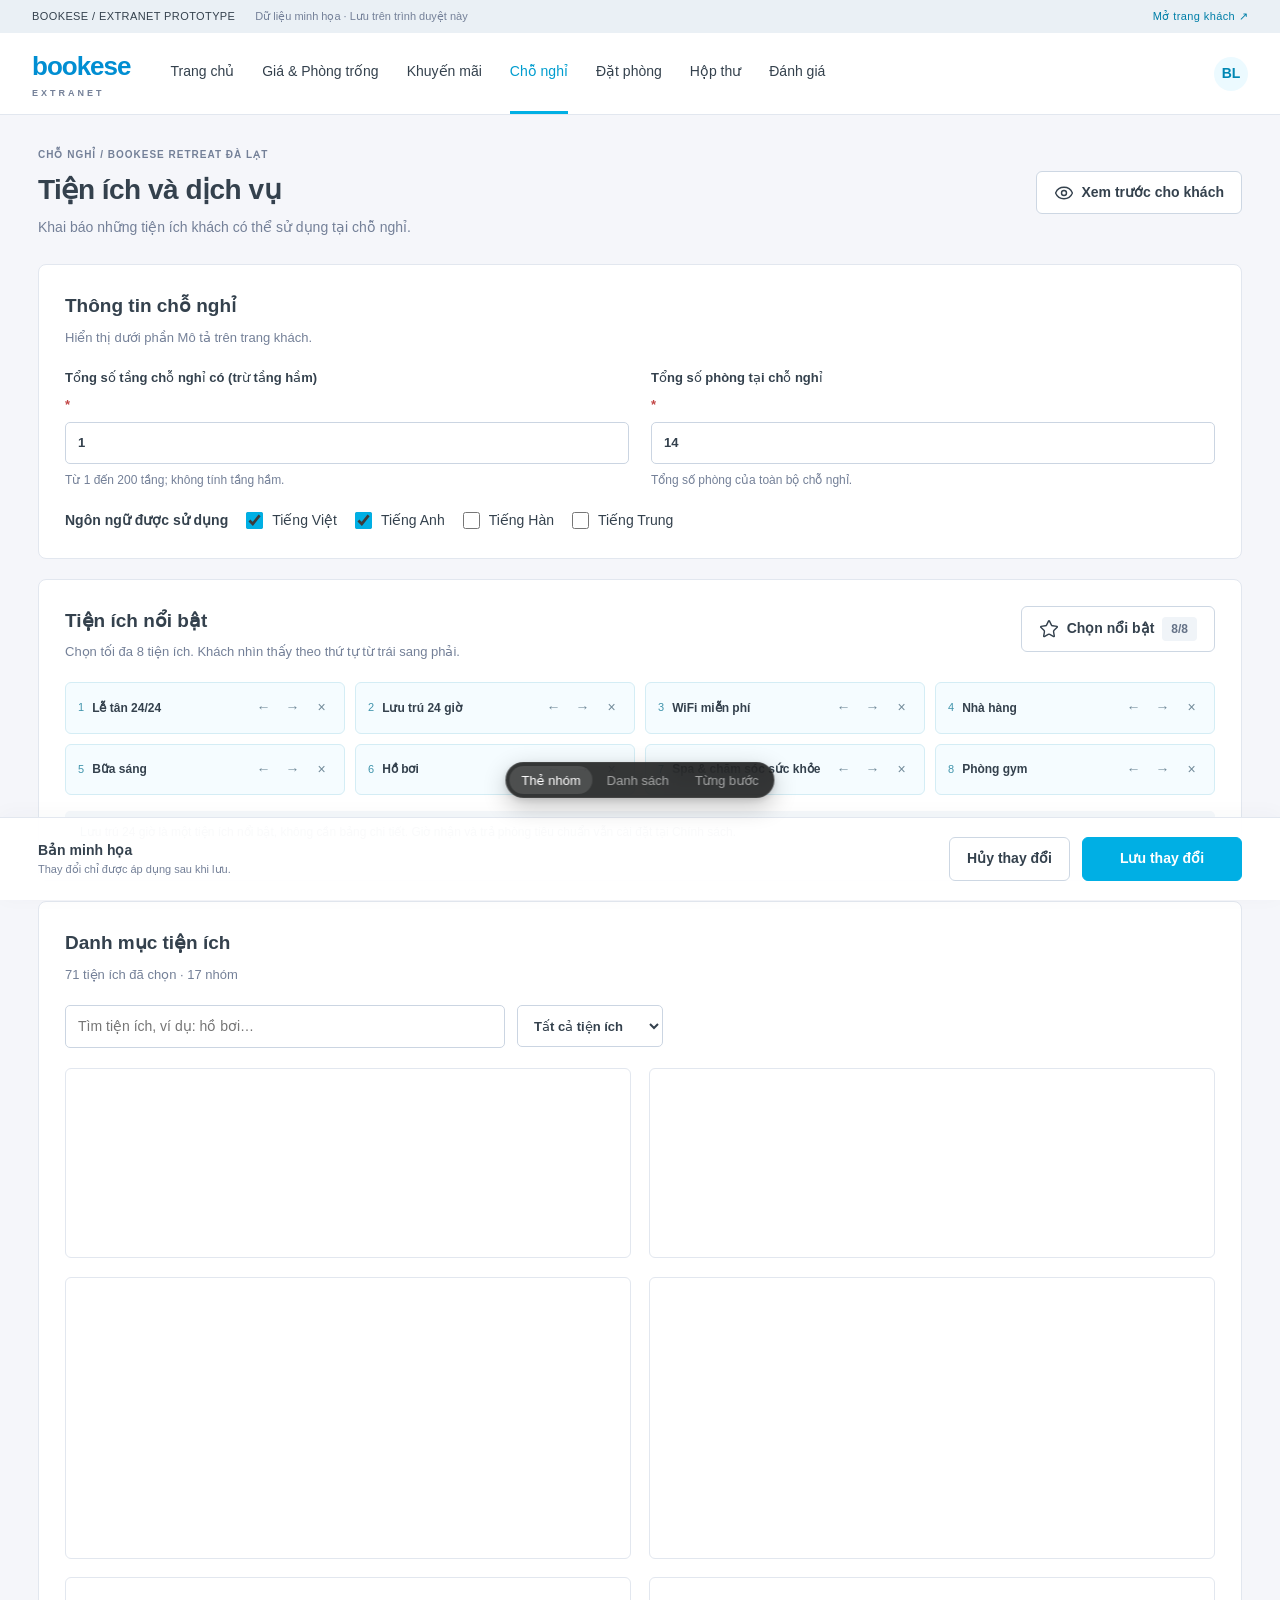
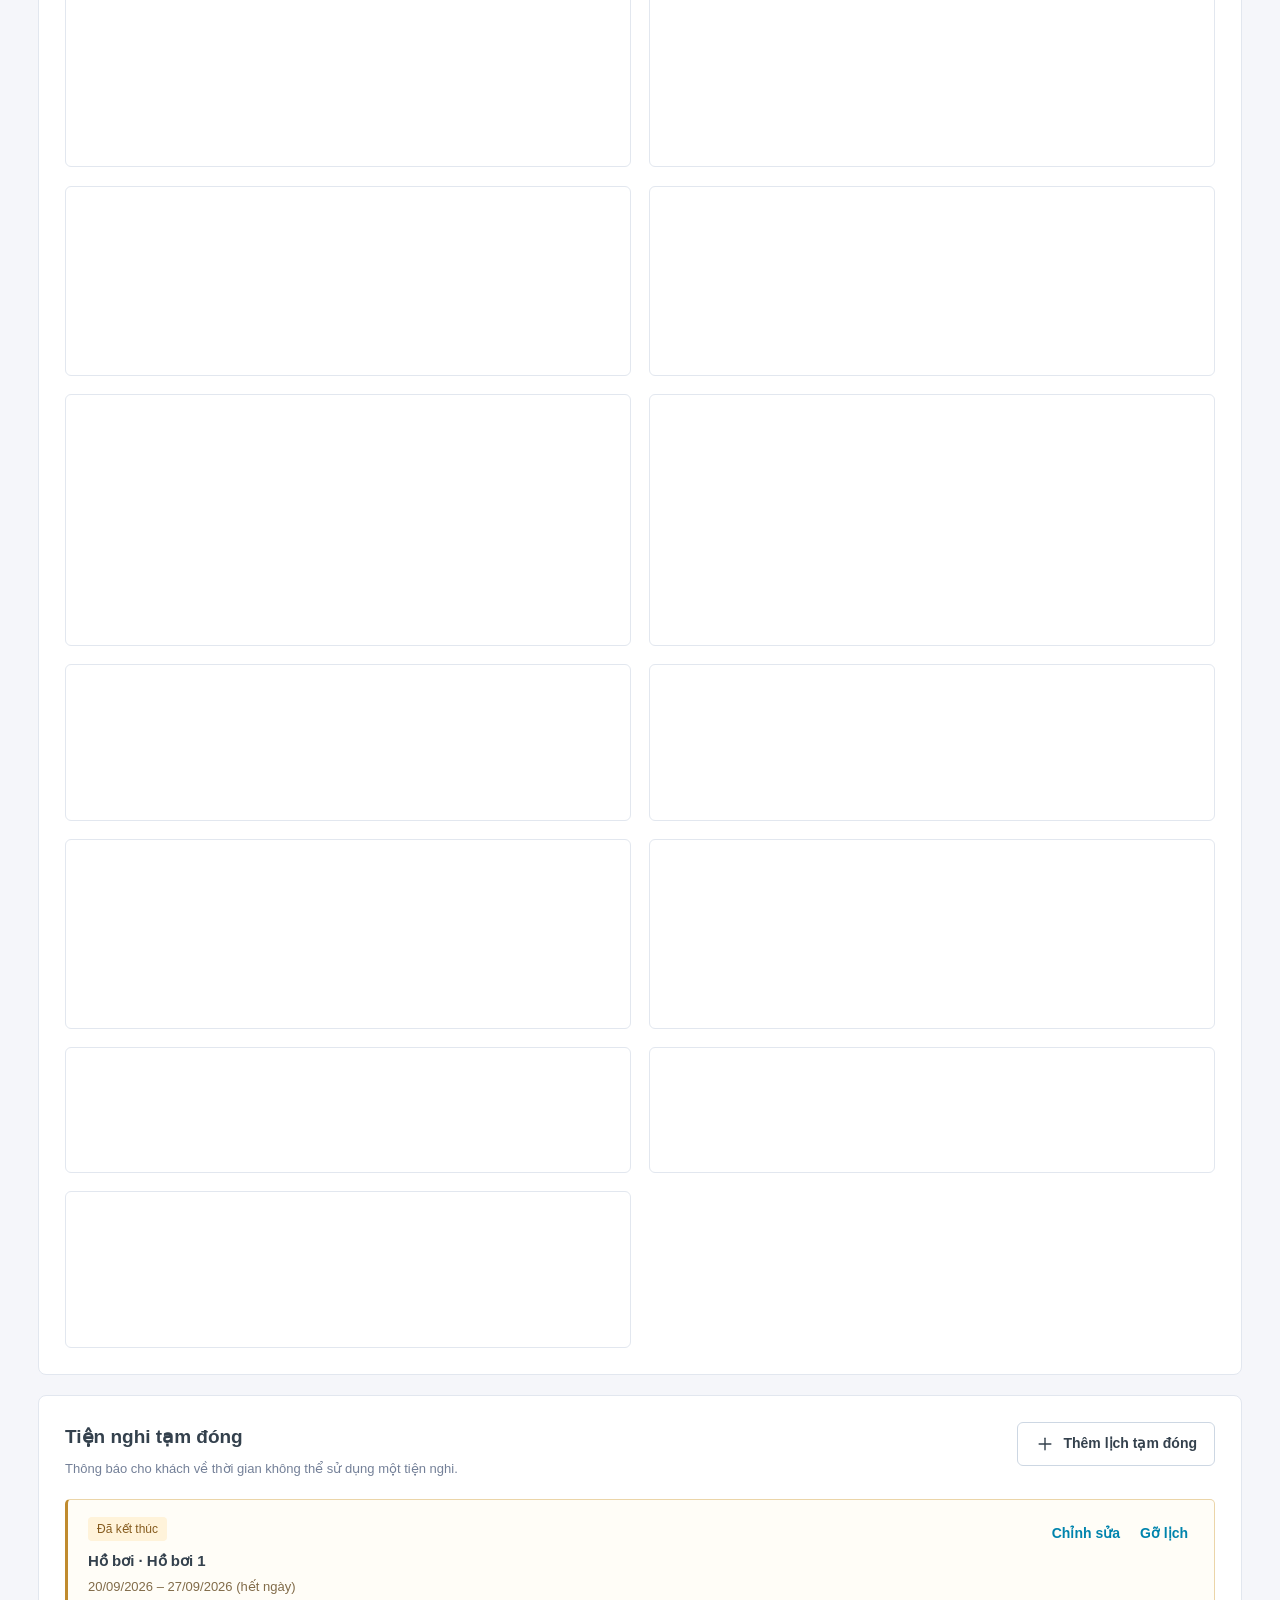
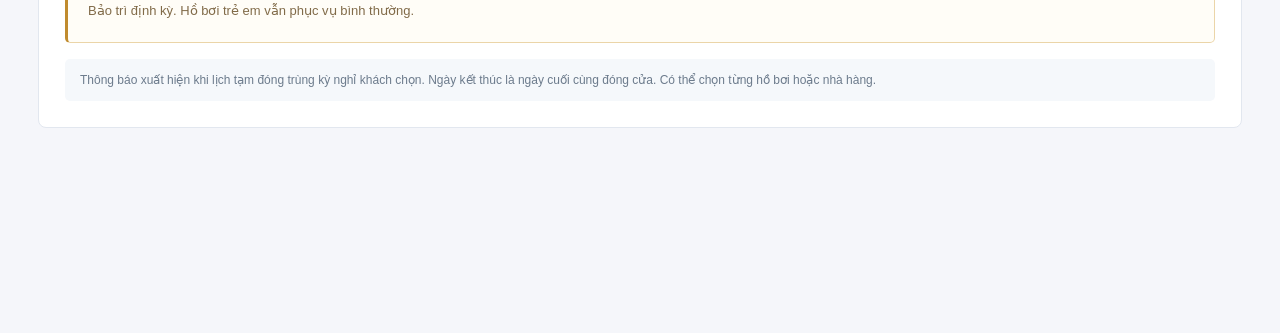
==== Bookese-Extranet-Prototype.html @ 7680a3de "Add customer and Extranet amenities prototypes" ====
<!doctype html><html lang="vi"><head><meta charset="utf-8"><meta name="viewport" content="width=device-width,initial-scale=1"><title>Bookese Extranet · Tiện ích & dịch vụ</title><style>:root{--cyan:#00afe4;--ink:#34414d;--muted:#748098;--line:#e2e7ef;--canvas:#f5f6fa;--tint:#ecfaff;--amber:#936215}*{box-sizing:border-box}body{margin:0;font:14px/1.55 'Segoe UI',Arial,sans-serif;color:var(--ink);background:var(--canvas)}button,input,select,textarea{font:inherit}button,a,input,select,textarea{touch-action:manipulation}button{cursor:pointer}a{color:#007fa8;text-decoration:none}button:focus-visible,a:focus-visible,input:focus-visible,select:focus-visible,textarea:focus-visible{outline:3px solid #80dafa;outline-offset:3px}h1,h2,h3,p{margin-top:0}h1{font-size:28px;letter-spacing:-.5px;line-height:1.25;margin-bottom:10px}h2{font-size:19px;margin-bottom:7px}h3{font-size:15px;margin-bottom:6px}p{color:var(--muted)}small{color:var(--muted)}svg{width:20px;height:20px;flex-shrink:0}button svg{vertical-align:middle}.prototype-label{padding:8px 32px;background:#eaf0f5;font-size:11px;letter-spacing:.4px;display:flex;gap:20px}.prototype-label span{color:var(--muted);letter-spacing:0}.prototype-label a{margin-left:auto}.topbar{background:white;min-height:82px;display:flex;align-items:center;gap:40px;padding:0 32px;border-bottom:1px solid var(--line)}.brand{font-size:26px;color:#008ed2;letter-spacing:-1px}.brand span{display:block;font-size:9px;letter-spacing:3px;color:var(--muted)}.topbar nav{display:flex;gap:28px;align-self:stretch;align-items:center;flex:1;white-space:nowrap}.topbar nav span{height:100%;display:flex;align-items:center;border-bottom:3px solid transparent}.topbar .active{color:#009dcf;border-color:var(--cyan)}.avatar{width:34px;height:34px;border-radius:50%;background:var(--tint);display:grid;place-items:center;color:#0087b3;font-weight:600}main{max-width:1440px;margin:auto;padding:32px 38px 185px}.page-title{display:flex;justify-content:space-between;gap:20px;align-items:center;margin-bottom:26px}.page-title p{margin:0}.eyebrow{font-size:10px;letter-spacing:1px;color:var(--muted);font-weight:650;margin-bottom:9px}.btn{display:inline-flex;align-items:center;justify-content:center;gap:8px;padding:10px 17px;border:1px solid #cdd7e3;border-radius:6px;background:white;color:var(--ink);font-weight:600;min-height:42px}.btn:hover{background:#f1f8fb}.btn.primary{background:var(--cyan);border-color:var(--cyan);color:white}.btn.primary:hover{background:#009acb}.btn:disabled{opacity:.45;cursor:default}.link{border:0;background:none;color:#0084ad;font-weight:600;padding:6px}.icon-btn{border:0;background:none;font-size:24px;color:var(--muted);width:36px;height:36px}.panel{background:white;border:1px solid var(--line);border-radius:8px;padding:26px;margin-bottom:20px}.panel-head{display:flex;justify-content:space-between;gap:18px;align-items:flex-start;margin-bottom:20px}.panel-head p{margin:0;font-size:13px}.panel-head .count{white-space:nowrap}.count,.tag{display:inline-flex;align-items:center;padding:3px 9px;border-radius:4px;background:#f0f4f8;color:#657287;font-size:12px}.tag.featured{background:#e9f9fd;color:#087e9d}.tag.warning{background:#fff3da;color:#865c1f}.fields{display:grid;grid-template-columns:1fr 1fr;gap:22px}.field{display:flex;flex-direction:column;gap:7px;font-size:13px;font-weight:550}.field small{font-weight:400;font-size:12px}.field input,.field select,.field textarea,.search{width:100%;border:1px solid #cbd5e2;border-radius:5px;padding:10px 12px;background:white;color:var(--ink);min-height:42px}.field textarea{min-height:86px;resize:vertical}.required{color:#c24545}.lang-row{display:flex;gap:18px;margin-top:20px;align-items:center;flex-wrap:wrap}.check{display:flex;align-items:center;gap:9px;cursor:pointer;font-weight:400}.check input{accent-color:var(--cyan);width:17px;height:17px;min-height:auto;margin:0}.group-cards{display:grid;grid-template-columns:repeat(2,minmax(0,1fr));gap:18px}.group-card{border:1px solid var(--line);padding:20px;border-radius:6px;content-visibility:auto;contain-intrinsic-size:auto 170px}.group-card header{display:flex;align-items:center;gap:10px;margin-bottom:12px}.group-card header svg{color:#85a0b1}.group-card header h3{margin:0;flex:1}.mini-tags{display:flex;gap:7px;flex-wrap:wrap}.mini-tags span{font-size:12px;background:#f5f7fa;padding:4px 8px;border-radius:4px;color:#667286}.mini-tags .warning{background:#fff2d9;color:#8a601a}.tools{display:flex;gap:12px;margin-bottom:20px;align-items:center}.search{max-width:440px}.featured-grid{display:grid;grid-template-columns:repeat(4,minmax(0,1fr));gap:10px}.featured-item{display:flex;align-items:center;gap:8px;padding:12px;background:#f5fcff;border:1px solid #d4edf5;border-radius:6px}.featured-item b{font-size:12px;flex:1}.featured-item .rank{color:#4094ac;font-size:11px}.featured-item button{background:none;border:0;color:#718a99;padding:2px;min-width:21px}.hint{padding:12px 15px;background:#f5f8fb;color:#6c7b8c;font-size:12px;border-radius:5px;margin-top:16px}.closure-card{border:1px solid #ebd5a8;border-left:3px solid #c08b2e;border-radius:5px;padding:17px 20px;display:flex;gap:18px;justify-content:space-between;background:#fffdf7;margin-top:12px}.closure-card p{font-size:13px;color:#816b49;margin:4px 0}.closure-card strong{font-size:14px}.closure-card .actions{display:flex;align-items:flex-start;gap:8px}.empty{padding:30px;text-align:center;color:var(--muted);background:#fafbfd;border:1px dashed var(--line);border-radius:6px}.savebar{position:fixed;bottom:0;left:0;right:0;z-index:20;background:#fffffff5;box-shadow:0 -3px 20px #33415508;border-top:1px solid var(--line);display:flex;justify-content:space-between;align-items:center;padding:18px 38px;min-height:83px}.savebar small{display:block;font-size:11px}.savebar>div:last-child{display:flex;gap:12px}.savebar .primary{min-width:160px}body>.proto-picker{bottom:102px}.sidebar-layout{display:grid;grid-template-columns:245px minmax(0,1fr);gap:22px}.side-nav{position:sticky;top:20px;align-self:start;background:#fff;border:1px solid var(--line);border-radius:8px;padding:10px}.side-nav button{width:100%;display:flex;justify-content:space-between;text-align:left;gap:8px;border:0;background:none;padding:11px;color:#667286;border-radius:5px;font-size:12px}.side-nav button.active{background:#e9f9fd;color:#007ca2;font-weight:650}.side-nav h3{padding:12px;font-size:11px;color:#8390a0;letter-spacing:.6px}.amenity-row{display:grid;grid-template-columns:minmax(180px,1fr) 105px 110px;align-items:center;gap:10px;padding:14px 0;border-bottom:1px solid #edf0f4}.amenity-row:last-child{border-bottom:0}.amenity-row .check{font-size:13px}.amenity-row .star{border:1px solid #dbe4ed;border-radius:4px;background:white;padding:6px 8px;font-size:12px;color:#83919e}.amenity-row .star[aria-pressed=true]{color:#0083aa;background:#ecfaff;border-color:#aee4f4}.amenity-row button:disabled{opacity:.4;cursor:default}.row-sub{font-size:11px;color:var(--muted);margin-left:26px}.table-head{font-size:11px;color:#8895a5;background:#f7f9fb;padding:10px;display:grid;grid-template-columns:1fr 105px 110px;gap:10px}.step-nav{display:flex;background:white;border:1px solid var(--line);border-radius:7px;margin-bottom:24px;overflow:hidden}.step-nav button{flex:1;padding:17px 10px;border:0;border-right:1px solid var(--line);background:white;color:var(--muted);font-size:13px}.step-nav button.active{background:var(--tint);color:#007fa7;font-weight:650}.step-nav b{display:inline-grid;place-items:center;width:23px;height:23px;border-radius:50%;background:#eaf0f5;margin-right:7px}.step-nav .active b{background:var(--cyan);color:#fff}.step-actions{display:flex;justify-content:space-between;margin-top:20px}.wizard{max-width:1050px;margin:auto}dialog{border:0;border-radius:10px;width:min(1000px,94vw);max-height:88vh;padding:0;box-shadow:0 25px 90px #152a3c30;color:var(--ink);overscroll-behavior:contain}dialog::backdrop{background:#14222d70}dialog>header{position:sticky;top:0;z-index:2;background:white;padding:22px 28px;display:flex;justify-content:space-between;align-items:center;border-bottom:1px solid var(--line)}dialog header h2{margin:0}#editor-body{padding:24px 28px}.dialog-foot{position:sticky;bottom:-24px;background:white;display:flex;justify-content:flex-end;gap:10px;padding:18px 0 0;border-top:1px solid var(--line);margin-top:24px}.dialog-foot .btn{min-width:100px}.detail-instance{padding:20px;background:#fafbfd;border:1px solid var(--line);border-radius:6px;margin-bottom:16px}.instance-head{display:flex;justify-content:space-between;align-items:center;margin-bottom:18px}.detail-instance fieldset{border:0;padding:0;margin:0}.detail-instance legend{font-size:13px;font-weight:550;margin-bottom:8px}.option-grid{display:flex;flex-wrap:wrap;gap:8px 14px}.option-grid .check{font-size:12px}.field-wide{grid-column:1/-1}.time-range{display:flex;gap:8px;align-items:center}.time-range input{min-width:0}.rate-row{display:grid;grid-template-columns:1fr 1fr 36px;gap:8px;margin-bottom:8px}.rate-row input{min-width:0}.rate-row button{border:0;background:none;color:#a05656}.inline-preview{border:1px solid #bfdfe9;background:#f4fbff;padding:18px;border-radius:6px;margin-top:22px}.inline-preview small{display:block}.error{color:#b33232;margin-bottom:15px}.saved-dot{color:#188361}#toast{position:fixed;right:30px;top:130px;z-index:100;background:#253c48;color:white;padding:13px 20px;border-radius:7px;box-shadow:0 8px 30px #0002;max-width:420px}body:has(dialog[open]){overflow:hidden}body:has(dialog[open])>.proto-picker{display:none}.preview-facts{display:flex;gap:24px;padding:15px 0;border-bottom:1px solid var(--line);margin-bottom:20px}.preview-grid{display:grid;grid-template-columns:repeat(4,1fr);gap:10px}.preview-grid>div{padding:16px;border:1px solid #d8e3ee;border-radius:7px;color:#28415c}.preview-grid small{display:block;margin-top:8px}.preview-detail{margin-top:20px;padding:16px;border:1px solid var(--line);border-radius:6px}.preview-detail dl>div{display:flex;justify-content:space-between;padding:7px 0;border-bottom:1px solid #eef1f5}.preview-detail dd{max-width:65%;text-align:right}.preview-detail table{width:100%;border-collapse:collapse}.preview-detail td,.preview-detail th{text-align:left;padding:8px;border-bottom:1px solid var(--line)}[hidden]{display:none!important}@media(max-width:1000px){.topbar{gap:20px}.topbar nav{gap:14px;font-size:12px}.featured-grid,.preview-grid{grid-template-columns:repeat(2,1fr)}main{padding:25px 22px 180px}.sidebar-layout{grid-template-columns:200px minmax(0,1fr)}}@media(max-width:700px){.topbar nav span:not(.active){display:none}.prototype-label{padding:8px 14px}.prototype-label span{display:none}.topbar{padding:12px 18px;min-height:66px}main{padding:22px 14px 210px}.page-title{align-items:flex-start;flex-direction:column}h1{font-size:25px}.panel{padding:18px}.fields,.group-cards{grid-template-columns:1fr}.featured-grid{grid-template-columns:1fr 1fr}.sidebar-layout{grid-template-columns:1fr}.side-nav{position:static;display:flex;overflow:auto}.side-nav h3{display:none}.side-nav button{width:auto;white-space:nowrap}.amenity-row{grid-template-columns:minmax(110px,1fr) 80px 80px;gap:5px}.table-head{grid-template-columns:1fr 80px 80px}.savebar{padding:12px 14px;gap:10px}.savebar small{max-width:140px}.savebar .primary{min-width:0}.savebar>div:last-child{gap:6px}.btn{padding:9px 12px;font-size:12px}.step-nav{overflow:auto}.step-nav button{min-width:135px}.closure-card{flex-direction:column}.closure-card .actions{align-self:flex-end}.panel-head{flex-wrap:wrap}#editor-body{padding:18px}.detail-instance{padding:15px}.preview-grid{grid-template-columns:1fr 1fr}.proto-picker{max-width:95vw}}

.proto-picker {
  position: fixed;
  bottom: 24px;
  left: 50%;
  transform: translateX(-50%);
  z-index: 2147483647;
  display: flex;
  align-items: center;
  gap: 2px;
  padding: 4px;
  border-radius: 999px;
  background: rgba(10, 10, 10, 0.82);
  -webkit-backdrop-filter: blur(12px) saturate(1.4);
  backdrop-filter: blur(12px) saturate(1.4);
  box-shadow:
    0 0 0 1px rgba(255, 255, 255, 0.08) inset,
    0 8px 24px rgba(0, 0, 0, 0.24),
    0 2px 6px rgba(0, 0, 0, 0.12);
  font-family: -apple-system, BlinkMacSystemFont, "Segoe UI", sans-serif;
  font-size: 13px;
  line-height: 1;
  -webkit-font-smoothing: antialiased;
  user-select: none;
  -webkit-user-select: none;
}

.proto-picker-highlight {
  position: absolute;
  top: 4px;
  left: 0;
  height: 28px;
  border-radius: 999px;
  background: rgba(255, 255, 255, 0.12);
  will-change: transform;
}

/* The slide is enabled only after first paint (data-ready), so load doesn't animate. */
.proto-picker[data-ready] .proto-picker-highlight {
  transition:
    transform 250ms cubic-bezier(0.23, 1, 0.32, 1),
    width 250ms cubic-bezier(0.23, 1, 0.32, 1);
}

@media (prefers-reduced-motion: reduce) {
  .proto-picker[data-ready] .proto-picker-highlight { transition: none; }
}

.proto-picker-item {
  position: relative; /* sits above the highlight */
  display: flex;
  align-items: center;
  height: 28px;
  padding: 0 12px;
  border: 0;
  border-radius: 999px;
  background: transparent;
  color: rgba(255, 255, 255, 0.55);
  font: inherit;
  cursor: pointer;
  transition: color 150ms ease-out;
}

.proto-picker-item:hover {
  color: rgba(255, 255, 255, 0.85);
}

.proto-picker-item:active {
  transform: scale(0.97);
}

.proto-picker-item:focus-visible {
  outline: 2px solid rgba(255, 255, 255, 0.4);
  outline-offset: 2px;
}

.proto-picker-item[data-active] {
  color: #fff;
}

.proto-picker-divider {
  width: 1px;
  height: 16px;
  margin: 0 4px;
  background: rgba(255, 255, 255, 0.12);
}

.proto-picker-replay {
  padding: 0 10px;
  font-size: 14px;
}

.proto-picker[data-position="top"] {
  bottom: auto;
  top: 24px;
}</style></head><body>
<div class="prototype-label">BOOKESE / EXTRANET PROTOTYPE <span>Dữ liệu minh họa · Lưu trên trình duyệt này</span><a href="Bookese-Tien-ich-Prototype.html" target="_blank">Mở trang khách ↗</a></div>
<header class="topbar"><strong class="brand">bookese<span>EXTRANET</span></strong><nav aria-label="Điều hướng minh họa"><span>Trang chủ</span><span>Giá & Phòng trống</span><span>Khuyến mãi</span><span class="active">Chỗ nghỉ</span><span>Đặt phòng</span><span>Hộp thư</span><span>Đánh giá</span></nav><span class="avatar">BL</span></header>
<main><div class="page-title"><div><div class="eyebrow">CHỖ NGHỈ / BOOKESE RETREAT ĐÀ LẠT</div><h1>Tiện ích và dịch vụ</h1><p>Khai báo những tiện ích khách có thể sử dụng tại chỗ nghỉ.</p></div><button class="btn" data-preview><i data-lucide="eye"></i>Xem trước cho khách</button></div><div id="stage"></div></main>
<footer class="savebar"><div><strong id="save-status" role="status">Bản minh họa</strong><small>Thay đổi chỉ được áp dụng sau khi lưu.</small></div><div><button class="btn" data-discard>Hủy thay đổi</button><button class="btn primary" data-save>Lưu thay đổi</button></div></footer>
<dialog id="editor" aria-labelledby="editor-title"><header><div><div class="eyebrow" id="editor-kicker"></div><h2 id="editor-title"></h2></div><button class="icon-btn" data-close aria-label="Đóng">×</button></header><div id="editor-body"></div></dialog>
<div id="toast" role="status" hidden></div>
<nav class="proto-picker" aria-label="Prototype variants"><span class="proto-picker-highlight" aria-hidden="true"></span><button class="proto-picker-item" data-active aria-current="true">Thẻ nhóm</button><button class="proto-picker-item">Danh sách</button><button class="proto-picker-item">Từng bước</button></nav>
<script>/**
 * @license lucide v1.8.0 - ISC
 *
 * This source code is licensed under the ISC license.
 * See the LICENSE file in the root directory of this source tree.
 */

(function(a,n){typeof exports=="object"&&typeof module<"u"?n(exports):typeof define=="function"&&define.amd?define(["exports"],n):(a=typeof globalThis<"u"?globalThis:a||self,n(a.lucide={}))})(this,(function(a){"use strict";const n={xmlns:"http://www.w3.org/2000/svg",width:24,height:24,viewBox:"0 0 24 24",fill:"none",stroke:"currentColor","stroke-width":2,"stroke-linecap":"round","stroke-linejoin":"round"},fa=([t,h,d])=>{const c=document.createElementNS("http://www.w3.org/2000/svg",t);return Object.keys(h).forEach(M=>{c.setAttribute(M,String(h[M]))}),d?.length&&d.forEach(M=>{const p=fa(M);c.appendChild(p)}),c},ka=(t,h={})=>{const d={...n,...h};return fa(["svg",d,t])},Gu=t=>{for(const h in t)if(h.startsWith("aria-")||h==="role"||h==="title")return!0;return!1},Wu=(...t)=>t.filter((h,d,c)=>!!h&&h.trim()!==""&&c.indexOf(h)===d).join(" ").trim(),Eu=t=>t.replace(/^([A-Z])|[\s-_]+(\w)/g,(h,d,c)=>c?c.toUpperCase():d.toLowerCase()),Iu=t=>{const h=Eu(t);return h.charAt(0).toUpperCase()+h.slice(1)},Xu=t=>Array.from(t.attributes).reduce((h,d)=>(h[d.name]=d.value,h),{}),Pa=t=>typeof t=="string"?t:!t||!t.class?"":t.class&&typeof t.class=="string"?t.class.split(" "):t.class&&Array.isArray(t.class)?t.class:"",Ba=(t,{nameAttr:h,icons:d,attrs:c})=>{const M=t.getAttribute(h);if(M==null)return;const p=Iu(M),Sa=d[p];if(!Sa)return console.warn(`${t.outerHTML} icon name was not found in the provided icons object.`);const La=Xu(t),ju=Gu(La)?{}:{"aria-hidden":"true"},Ou={...n,"data-lucide":M,...ju,...c,...La},Nu=Pa(La),Ku=Pa(c),Zu=Wu("lucide",`lucide-${M}`,...Nu,...Ku);Zu&&Object.assign(Ou,{class:Zu});const Qu=ka(Sa,Ou);return t.parentNode?.replaceChild(Qu,t)},za=[["path",{d:"m14 12 4 4 4-4"}],["path",{d:"M18 16V7"}],["path",{d:"m2 16 4.039-9.69a.5.5 0 0 1 .923 0L11 16"}],["path",{d:"M3.304 13h6.392"}]],Fa=[["path",{d:"m14 11 4-4 4 4"}],["path",{d:"M18 16V7"}],["path",{d:"m2 16 4.039-9.69a.5.5 0 0 1 .923 0L11 16"}],["path",{d:"M3.304 13h6.392"}]],Da=[["path",{d:"m15 16 2.536-7.328a1.02 1.02 1 0 1 1.928 0L22 16"}],["path",{d:"M15.697 14h5.606"}],["path",{d:"m2 16 4.039-9.69a.5.5 0 0 1 .923 0L11 16"}],["path",{d:"M3.304 13h6.392"}]],Ra=[["circle",{cx:"16",cy:"4",r:"1"}],["path",{d:"m18 19 1-7-6 1"}],["path",{d:"m5 8 3-3 5.5 3-2.36 3.5"}],["path",{d:"M4.24 14.5a5 5 0 0 0 6.88 6"}],["path",{d:"M13.76 17.5a5 5 0 0 0-6.88-6"}]],ba=[["path",{d:"M22 12h-2.48a2 2 0 0 0-1.93 1.46l-2.35 8.36a.25.25 0 0 1-.48 0L9.24 2.18a.25.25 0 0 0-.48 0l-2.35 8.36A2 2 0 0 1 4.49 12H2"}]],qa=[["path",{d:"M18 17.5a2.5 2.5 0 1 1-4 2.03V12"}],["path",{d:"M6 12H4a2 2 0 0 1-2-2V5a2 2 0 0 1 2-2h16a2 2 0 0 1 2 2v5a2 2 0 0 1-2 2h-2"}],["path",{d:"M6 8h12"}],["path",{d:"M6.6 15.572A2 2 0 1 0 10 17v-5"}]],Ta=[["path",{d:"M5 17H4a2 2 0 0 1-2-2V5a2 2 0 0 1 2-2h16a2 2 0 0 1 2 2v10a2 2 0 0 1-2 2h-1"}],["path",{d:"m12 15 5 6H7Z"}]],g=[["circle",{cx:"12",cy:"13",r:"8"}],["path",{d:"M5 3 2 6"}],["path",{d:"m22 6-3-3"}],["path",{d:"M6.38 18.7 4 21"}],["path",{d:"M17.64 18.67 20 21"}],["path",{d:"m9 13 2 2 4-4"}]],Ua=[["path",{d:"M6.87 6.87a8 8 0 1 0 11.26 11.26"}],["path",{d:"M19.9 14.25a8 8 0 0 0-9.15-9.15"}],["path",{d:"m22 6-3-3"}],["path",{d:"M6.26 18.67 4 21"}],["path",{d:"m2 2 20 20"}],["path",{d:"M4 4 2 6"}]],C=[["circle",{cx:"12",cy:"13",r:"8"}],["path",{d:"M5 3 2 6"}],["path",{d:"m22 6-3-3"}],["path",{d:"M6.38 18.7 4 21"}],["path",{d:"M17.64 18.67 20 21"}],["path",{d:"M12 10v6"}],["path",{d:"M9 13h6"}]],u=[["circle",{cx:"12",cy:"13",r:"8"}],["path",{d:"M5 3 2 6"}],["path",{d:"m22 6-3-3"}],["path",{d:"M6.38 18.7 4 21"}],["path",{d:"M17.64 18.67 20 21"}],["path",{d:"M9 13h6"}]],Oa=[["circle",{cx:"12",cy:"13",r:"8"}],["path",{d:"M12 9v4l2 2"}],["path",{d:"M5 3 2 6"}],["path",{d:"m22 6-3-3"}],["path",{d:"M6.38 18.7 4 21"}],["path",{d:"M17.64 18.67 20 21"}]],Za=[["path",{d:"M11 21c0-2.5 2-2.5 2-5"}],["path",{d:"M16 21c0-2.5 2-2.5 2-5"}],["path",{d:"m19 8-.8 3a1.25 1.25 0 0 1-1.2 1H7a1.25 1.25 0 0 1-1.2-1L5 8"}],["path",{d:"M21 3a1 1 0 0 1 1 1v2a2 2 0 0 1-2 2H4a2 2 0 0 1-2-2V4a1 1 0 0 1 1-1z"}],["path",{d:"M6 21c0-2.5 2-2.5 2-5"}]],Ga=[["rect",{width:"18",height:"18",x:"3",y:"3",rx:"2",ry:"2"}],["polyline",{points:"11 3 11 11 14 8 17 11 17 3"}]],Wa=[["path",{d:"M2 12h20"}],["path",{d:"M10 16v4a2 2 0 0 1-2 2H6a2 2 0 0 1-2-2v-4"}],["path",{d:"M10 8V4a2 2 0 0 0-2-2H6a2 2 0 0 0-2 2v4"}],["path",{d:"M20 16v1a2 2 0 0 1-2 2h-2a2 2 0 0 1-2-2v-1"}],["path",{d:"M14 8V7c0-1.1.9-2 2-2h2a2 2 0 0 1 2 2v1"}]],Ea=[["path",{d:"M12 2v20"}],["path",{d:"M8 10H4a2 2 0 0 1-2-2V6c0-1.1.9-2 2-2h4"}],["path",{d:"M16 10h4a2 2 0 0 0 2-2V6a2 2 0 0 0-2-2h-4"}],["path",{d:"M8 20H7a2 2 0 0 1-2-2v-2c0-1.1.9-2 2-2h1"}],["path",{d:"M16 14h1a2 2 0 0 1 2 2v2a2 2 0 0 1-2 2h-1"}]],Ia=[["rect",{width:"6",height:"16",x:"4",y:"2",rx:"2"}],["rect",{width:"6",height:"9",x:"14",y:"9",rx:"2"}],["path",{d:"M22 22H2"}]],Xa=[["rect",{width:"16",height:"6",x:"2",y:"4",rx:"2"}],["rect",{width:"9",height:"6",x:"9",y:"14",rx:"2"}],["path",{d:"M22 22V2"}]],ja=[["rect",{width:"6",height:"14",x:"4",y:"5",rx:"2"}],["rect",{width:"6",height:"10",x:"14",y:"7",rx:"2"}],["path",{d:"M17 22v-5"}],["path",{d:"M17 7V2"}],["path",{d:"M7 22v-3"}],["path",{d:"M7 5V2"}]],Na=[["rect",{width:"6",height:"14",x:"4",y:"5",rx:"2"}],["rect",{width:"6",height:"10",x:"14",y:"7",rx:"2"}],["path",{d:"M10 2v20"}],["path",{d:"M20 2v20"}]],Ka=[["rect",{width:"6",height:"14",x:"4",y:"5",rx:"2"}],["rect",{width:"6",height:"10",x:"14",y:"7",rx:"2"}],["path",{d:"M4 2v20"}],["path",{d:"M14 2v20"}]],Qa=[["rect",{width:"6",height:"14",x:"2",y:"5",rx:"2"}],["rect",{width:"6",height:"10",x:"16",y:"7",rx:"2"}],["path",{d:"M12 2v20"}]],Ja=[["rect",{width:"6",height:"14",x:"2",y:"5",rx:"2"}],["rect",{width:"6",height:"10",x:"12",y:"7",rx:"2"}],["path",{d:"M22 2v20"}]],Ya=[["rect",{width:"6",height:"14",x:"6",y:"5",rx:"2"}],["rect",{width:"6",height:"10",x:"16",y:"7",rx:"2"}],["path",{d:"M2 2v20"}]],_a=[["rect",{width:"6",height:"10",x:"9",y:"7",rx:"2"}],["path",{d:"M4 22V2"}],["path",{d:"M20 22V2"}]],xa=[["rect",{width:"6",height:"14",x:"3",y:"5",rx:"2"}],["rect",{width:"6",height:"10",x:"15",y:"7",rx:"2"}],["path",{d:"M3 2v20"}],["path",{d:"M21 2v20"}]],at=[["rect",{width:"6",height:"16",x:"4",y:"6",rx:"2"}],["rect",{width:"6",height:"9",x:"14",y:"6",rx:"2"}],["path",{d:"M22 2H2"}]],tt=[["rect",{width:"9",height:"6",x:"6",y:"14",rx:"2"}],["rect",{width:"16",height:"6",x:"6",y:"4",rx:"2"}],["path",{d:"M2 2v20"}]],ht=[["path",{d:"M22 17h-3"}],["path",{d:"M22 7h-5"}],["path",{d:"M5 17H2"}],["path",{d:"M7 7H2"}],["rect",{x:"5",y:"14",width:"14",height:"6",rx:"2"}],["rect",{x:"7",y:"4",width:"10",height:"6",rx:"2"}]],dt=[["rect",{width:"14",height:"6",x:"5",y:"14",rx:"2"}],["rect",{width:"10",height:"6",x:"7",y:"4",rx:"2"}],["path",{d:"M2 14h20"}],["path",{d:"M2 4h20"}]],ct=[["rect",{width:"14",height:"6",x:"5",y:"14",rx:"2"}],["rect",{width:"10",height:"6",x:"7",y:"4",rx:"2"}],["path",{d:"M2 20h20"}],["path",{d:"M2 10h20"}]],Mt=[["rect",{width:"14",height:"6",x:"5",y:"16",rx:"2"}],["rect",{width:"10",height:"6",x:"7",y:"2",rx:"2"}],["path",{d:"M2 12h20"}]],pt=[["rect",{width:"14",height:"6",x:"5",y:"12",rx:"2"}],["rect",{width:"10",height:"6",x:"7",y:"2",rx:"2"}],["path",{d:"M2 22h20"}]],it=[["rect",{width:"14",height:"6",x:"5",y:"16",rx:"2"}],["rect",{width:"10",height:"6",x:"7",y:"6",rx:"2"}],["path",{d:"M2 2h20"}]],nt=[["rect",{width:"10",height:"6",x:"7",y:"9",rx:"2"}],["path",{d:"M22 20H2"}],["path",{d:"M22 4H2"}]],lt=[["rect",{width:"14",height:"6",x:"5",y:"15",rx:"2"}],["rect",{width:"10",height:"6",x:"7",y:"3",rx:"2"}],["path",{d:"M2 21h20"}],["path",{d:"M2 3h20"}]],et=[["path",{d:"M10 10H6"}],["path",{d:"M14 18V6a2 2 0 0 0-2-2H4a2 2 0 0 0-2 2v11a1 1 0 0 0 1 1h2"}],["path",{d:"M19 18h2a1 1 0 0 0 1-1v-3.28a1 1 0 0 0-.684-.948l-1.923-.641a1 1 0 0 1-.578-.502l-1.539-3.076A1 1 0 0 0 16.382 8H14"}],["path",{d:"M8 8v4"}],["path",{d:"M9 18h6"}],["circle",{cx:"17",cy:"18",r:"2"}],["circle",{cx:"7",cy:"18",r:"2"}]],rt=[["path",{d:"M16 12h3"}],["path",{d:"M17.5 12a8 8 0 0 1-8 8A4.5 4.5 0 0 1 5 15.5c0-6 8-4 8-8.5a3 3 0 1 0-6 0c0 3 2.5 8.5 12 13"}]],ot=[["path",{d:"M10 17c-5-3-7-7-7-9a2 2 0 0 1 4 0c0 2.5-5 2.5-5 6 0 1.7 1.3 3 3 3 2.8 0 5-2.2 5-5"}],["path",{d:"M22 17c-5-3-7-7-7-9a2 2 0 0 1 4 0c0 2.5-5 2.5-5 6 0 1.7 1.3 3 3 3 2.8 0 5-2.2 5-5"}]],vt=[["path",{d:"M10 2v5.632c0 .424-.272.795-.653.982A6 6 0 0 0 6 14c.006 4 3 7 5 8"}],["path",{d:"M10 5H8a2 2 0 0 0 0 4h.68"}],["path",{d:"M14 2v5.632c0 .424.272.795.652.982A6 6 0 0 1 18 14c0 4-3 7-5 8"}],["path",{d:"M14 5h2a2 2 0 0 1 0 4h-.68"}],["path",{d:"M18 22H6"}],["path",{d:"M9 2h6"}]],$t=[["path",{d:"M12 6v16"}],["path",{d:"m19 13 2-1a9 9 0 0 1-18 0l2 1"}],["path",{d:"M9 11h6"}],["circle",{cx:"12",cy:"4",r:"2"}]],mt=[["circle",{cx:"12",cy:"12",r:"10"}],["path",{d:"M16 16s-1.5-2-4-2-4 2-4 2"}],["path",{d:"M7.5 8 10 9"}],["path",{d:"m14 9 2.5-1"}],["path",{d:"M9 10h.01"}],["path",{d:"M15 10h.01"}]],yt=[["circle",{cx:"12",cy:"12",r:"10"}],["path",{d:"M8 15h8"}],["path",{d:"M8 9h2"}],["path",{d:"M14 9h2"}]],st=[["path",{d:"M7 10H6a4 4 0 0 1-4-4 1 1 0 0 1 1-1h4"}],["path",{d:"M7 5a1 1 0 0 1 1-1h13a1 1 0 0 1 1 1 7 7 0 0 1-7 7H8a1 1 0 0 1-1-1z"}],["path",{d:"M9 12v5"}],["path",{d:"M15 12v5"}],["path",{d:"M5 20a3 3 0 0 1 3-3h8a3 3 0 0 1 3 3 1 1 0 0 1-1 1H6a1 1 0 0 1-1-1"}]],gt=[["path",{d:"M2 12 7 2"}],["path",{d:"m7 12 5-10"}],["path",{d:"m12 12 5-10"}],["path",{d:"m17 12 5-10"}],["path",{d:"M4.5 7h15"}],["path",{d:"M12 16v6"}]],Ct=[["circle",{cx:"12",cy:"12",r:"10"}],["path",{d:"m14.31 8 5.74 9.94"}],["path",{d:"M9.69 8h11.48"}],["path",{d:"m7.38 12 5.74-9.94"}],["path",{d:"M9.69 16 3.95 6.06"}],["path",{d:"M14.31 16H2.83"}],["path",{d:"m16.62 12-5.74 9.94"}]],ut=[["rect",{width:"20",height:"16",x:"2",y:"4",rx:"2"}],["path",{d:"M6 8h.01"}],["path",{d:"M10 8h.01"}],["path",{d:"M14 8h.01"}]],At=[["path",{d:"M12 6.528V3a1 1 0 0 1 1-1h0"}],["path",{d:"M18.237 21A15 15 0 0 0 22 11a6 6 0 0 0-10-4.472A6 6 0 0 0 2 11a15.1 15.1 0 0 0 3.763 10 3 3 0 0 0 3.648.648 5.5 5.5 0 0 1 5.178 0A3 3 0 0 0 18.237 21"}]],Ht=[["rect",{width:"20",height:"5",x:"2",y:"3",rx:"1"}],["path",{d:"M4 8v11a2 2 0 0 0 2 2h2"}],["path",{d:"M20 8v11a2 2 0 0 1-2 2h-2"}],["path",{d:"m9 15 3-3 3 3"}],["path",{d:"M12 12v9"}]],Vt=[["rect",{x:"2",y:"4",width:"20",height:"16",rx:"2"}],["path",{d:"M10 4v4"}],["path",{d:"M2 8h20"}],["path",{d:"M6 4v4"}]],wt=[["rect",{width:"20",height:"5",x:"2",y:"3",rx:"1"}],["path",{d:"M4 8v11a2 2 0 0 0 2 2h12a2 2 0 0 0 2-2V8"}],["path",{d:"m9.5 17 5-5"}],["path",{d:"m9.5 12 5 5"}]],St=[["rect",{width:"20",height:"5",x:"2",y:"3",rx:"1"}],["path",{d:"M4 8v11a2 2 0 0 0 2 2h12a2 2 0 0 0 2-2V8"}],["path",{d:"M10 12h4"}]],Lt=[["path",{d:"M19 9V6a2 2 0 0 0-2-2H7a2 2 0 0 0-2 2v3"}],["path",{d:"M3 16a2 2 0 0 0 2 2h14a2 2 0 0 0 2-2v-5a2 2 0 0 0-4 0v1.5a.5.5 0 0 1-.5.5h-9a.5.5 0 0 1-.5-.5V11a2 2 0 0 0-4 0z"}],["path",{d:"M5 18v2"}],["path",{d:"M19 18v2"}]],ft=[["path",{d:"M14 8a1 1 0 0 1 1 1v2a1 1 0 0 0 1 1h3.293a.707.707 0 0 1 .5 1.207l-6.939 6.939a1.207 1.207 0 0 1-1.708 0l-6.94-6.94a.707.707 0 0 1 .5-1.206H8a1 1 0 0 0 1-1V9a1 1 0 0 1 1-1z"}],["path",{d:"M9 4h6"}]],kt=[["path",{d:"M9 5a1 1 0 0 1 1-1h4a1 1 0 0 1 1 1v6a1 1 0 0 0 1 1h3.293a.707.707 0 0 1 .5 1.207l-7.086 7.086a1 1 0 0 1-1.414 0l-7.086-7.086a.707.707 0 0 1 .5-1.207H8a1 1 0 0 0 1-1z"}]],Pt=[["path",{d:"M13 9a1 1 0 0 1-1-1V4.707a.707.707 0 0 0-1.207-.5l-6.94 6.94a1.207 1.207 0 0 0 0 1.707l6.94 6.94a.707.707 0 0 0 1.207-.5V16a1 1 0 0 1 1-1h2a1 1 0 0 0 1-1v-4a1 1 0 0 0-1-1z"}],["path",{d:"M20 9v6"}]],Bt=[["path",{d:"M10.793 19.793a.707.707 0 0 0 1.207-.5V16a1 1 0 0 1 1-1h6a1 1 0 0 0 1-1v-4a1 1 0 0 0-1-1h-6a1 1 0 0 1-1-1V4.707a.707.707 0 0 0-1.207-.5l-6.94 6.94a1.207 1.207 0 0 0 0 1.707z"}]],zt=[["path",{d:"M11 9a1 1 0 0 0 1-1V4.707a.707.707 0 0 1 1.207-.5l6.94 6.94a1.207 1.207 0 0 1 0 1.707l-6.94 6.94a.707.707 0 0 1-1.207-.5V16a1 1 0 0 0-1-1H9a1 1 0 0 1-1-1v-4a1 1 0 0 1 1-1z"}],["path",{d:"M4 9v6"}]],Ft=[["path",{d:"M13.207 19.793a.707.707 0 0 1-1.207-.5V16a1 1 0 0 0-1-1H5a1 1 0 0 1-1-1v-4a1 1 0 0 1 1-1h6a1 1 0 0 0 1-1V4.707a.707.707 0 0 1 1.207-.5l6.94 6.94a1.207 1.207 0 0 1 0 1.707z"}]],Dt=[["path",{d:"M14 16a1 1 0 0 0 1-1v-2a1 1 0 0 1 1-1h3.293a.707.707 0 0 0 .5-1.207l-6.939-6.939a1.207 1.207 0 0 0-1.708 0l-6.94 6.94a.707.707 0 0 0 .5 1.206H8a1 1 0 0 1 1 1v2a1 1 0 0 0 1 1z"}],["path",{d:"M9 20h6"}]],Rt=[["path",{d:"M9 19a1 1 0 0 0 1 1h4a1 1 0 0 0 1-1v-6a1 1 0 0 1 1-1h3.293a.707.707 0 0 0 .5-1.207l-7.086-7.086a1 1 0 0 0-1.414 0l-7.086 7.086a.707.707 0 0 0 .5 1.207H8a1 1 0 0 1 1 1z"}]],bt=[["path",{d:"m3 16 4 4 4-4"}],["path",{d:"M7 20V4"}],["rect",{x:"15",y:"4",width:"4",height:"6",ry:"2"}],["path",{d:"M17 20v-6h-2"}],["path",{d:"M15 20h4"}]],qt=[["path",{d:"m3 16 4 4 4-4"}],["path",{d:"M7 20V4"}],["path",{d:"M17 10V4h-2"}],["path",{d:"M15 10h4"}],["rect",{x:"15",y:"14",width:"4",height:"6",ry:"2"}]],A=[["path",{d:"m3 16 4 4 4-4"}],["path",{d:"M7 20V4"}],["path",{d:"M20 8h-5"}],["path",{d:"M15 10V6.5a2.5 2.5 0 0 1 5 0V10"}],["path",{d:"M15 14h5l-5 6h5"}]],Tt=[["path",{d:"M19 3H5"}],["path",{d:"M12 21V7"}],["path",{d:"m6 15 6 6 6-6"}]],Ut=[["path",{d:"M17 7 7 17"}],["path",{d:"M17 17H7V7"}]],Ot=[["path",{d:"m3 16 4 4 4-4"}],["path",{d:"M7 20V4"}],["path",{d:"M11 4h4"}],["path",{d:"M11 8h7"}],["path",{d:"M11 12h10"}]],Zt=[["path",{d:"m7 7 10 10"}],["path",{d:"M17 7v10H7"}]],Gt=[["path",{d:"M12 2v14"}],["path",{d:"m19 9-7 7-7-7"}],["circle",{cx:"12",cy:"21",r:"1"}]],Wt=[["path",{d:"M12 17V3"}],["path",{d:"m6 11 6 6 6-6"}],["path",{d:"M19 21H5"}]],Et=[["path",{d:"m3 16 4 4 4-4"}],["path",{d:"M7 20V4"}],["path",{d:"m21 8-4-4-4 4"}],["path",{d:"M17 4v16"}]],H=[["path",{d:"m3 16 4 4 4-4"}],["path",{d:"M7 20V4"}],["path",{d:"M11 4h10"}],["path",{d:"M11 8h7"}],["path",{d:"M11 12h4"}]],V=[["path",{d:"m3 16 4 4 4-4"}],["path",{d:"M7 4v16"}],["path",{d:"M15 4h5l-5 6h5"}],["path",{d:"M15 20v-3.5a2.5 2.5 0 0 1 5 0V20"}],["path",{d:"M20 18h-5"}]],It=[["path",{d:"M12 5v14"}],["path",{d:"m19 12-7 7-7-7"}]],Xt=[["path",{d:"m9 6-6 6 6 6"}],["path",{d:"M3 12h14"}],["path",{d:"M21 19V5"}]],jt=[["path",{d:"M8 3 4 7l4 4"}],["path",{d:"M4 7h16"}],["path",{d:"m16 21 4-4-4-4"}],["path",{d:"M20 17H4"}]],Nt=[["path",{d:"M3 19V5"}],["path",{d:"m13 6-6 6 6 6"}],["path",{d:"M7 12h14"}]],Kt=[["path",{d:"m12 19-7-7 7-7"}],["path",{d:"M19 12H5"}]],Qt=[["path",{d:"M3 5v14"}],["path",{d:"M21 12H7"}],["path",{d:"m15 18 6-6-6-6"}]],Jt=[["path",{d:"m16 3 4 4-4 4"}],["path",{d:"M20 7H4"}],["path",{d:"m8 21-4-4 4-4"}],["path",{d:"M4 17h16"}]],Yt=[["path",{d:"M17 12H3"}],["path",{d:"m11 18 6-6-6-6"}],["path",{d:"M21 5v14"}]],_t=[["path",{d:"M5 12h14"}],["path",{d:"m12 5 7 7-7 7"}]],xt=[["path",{d:"m3 8 4-4 4 4"}],["path",{d:"M7 4v16"}],["rect",{x:"15",y:"4",width:"4",height:"6",ry:"2"}],["path",{d:"M17 20v-6h-2"}],["path",{d:"M15 20h4"}]],ah=[["path",{d:"m3 8 4-4 4 4"}],["path",{d:"M7 4v16"}],["path",{d:"M17 10V4h-2"}],["path",{d:"M15 10h4"}],["rect",{x:"15",y:"14",width:"4",height:"6",ry:"2"}]],w=[["path",{d:"m3 8 4-4 4 4"}],["path",{d:"M7 4v16"}],["path",{d:"M20 8h-5"}],["path",{d:"M15 10V6.5a2.5 2.5 0 0 1 5 0V10"}],["path",{d:"M15 14h5l-5 6h5"}]],th=[["path",{d:"m21 16-4 4-4-4"}],["path",{d:"M17 20V4"}],["path",{d:"m3 8 4-4 4 4"}],["path",{d:"M7 4v16"}]],hh=[["path",{d:"m5 9 7-7 7 7"}],["path",{d:"M12 16V2"}],["circle",{cx:"12",cy:"21",r:"1"}]],dh=[["path",{d:"m18 9-6-6-6 6"}],["path",{d:"M12 3v14"}],["path",{d:"M5 21h14"}]],ch=[["path",{d:"M7 17V7h10"}],["path",{d:"M17 17 7 7"}]],S=[["path",{d:"m3 8 4-4 4 4"}],["path",{d:"M7 4v16"}],["path",{d:"M11 12h4"}],["path",{d:"M11 16h7"}],["path",{d:"M11 20h10"}]],Mh=[["path",{d:"M7 7h10v10"}],["path",{d:"M7 17 17 7"}]],ph=[["path",{d:"M5 3h14"}],["path",{d:"m18 13-6-6-6 6"}],["path",{d:"M12 7v14"}]],ih=[["path",{d:"m3 8 4-4 4 4"}],["path",{d:"M7 4v16"}],["path",{d:"M11 12h10"}],["path",{d:"M11 16h7"}],["path",{d:"M11 20h4"}]],L=[["path",{d:"m3 8 4-4 4 4"}],["path",{d:"M7 4v16"}],["path",{d:"M15 4h5l-5 6h5"}],["path",{d:"M15 20v-3.5a2.5 2.5 0 0 1 5 0V20"}],["path",{d:"M20 18h-5"}]],nh=[["path",{d:"m5 12 7-7 7 7"}],["path",{d:"M12 19V5"}]],lh=[["path",{d:"m4 6 3-3 3 3"}],["path",{d:"M7 17V3"}],["path",{d:"m14 6 3-3 3 3"}],["path",{d:"M17 17V3"}],["path",{d:"M4 21h16"}]],eh=[["path",{d:"M12 6v12"}],["path",{d:"M17.196 9 6.804 15"}],["path",{d:"m6.804 9 10.392 6"}]],rh=[["circle",{cx:"12",cy:"12",r:"4"}],["path",{d:"M16 8v5a3 3 0 0 0 6 0v-1a10 10 0 1 0-4 8"}]],oh=[["circle",{cx:"12",cy:"12",r:"1"}],["path",{d:"M20.2 20.2c2.04-2.03.02-7.36-4.5-11.9-4.54-4.52-9.87-6.54-11.9-4.5-2.04 2.03-.02 7.36 4.5 11.9 4.54 4.52 9.87 6.54 11.9 4.5Z"}],["path",{d:"M15.7 15.7c4.52-4.54 6.54-9.87 4.5-11.9-2.03-2.04-7.36-.02-11.9 4.5-4.52 4.54-6.54 9.87-4.5 11.9 2.03 2.04 7.36.02 11.9-4.5Z"}]],vh=[["path",{d:"M2 10v3"}],["path",{d:"M6 6v11"}],["path",{d:"M10 3v18"}],["path",{d:"M14 8v7"}],["path",{d:"M18 5v13"}],["path",{d:"M22 10v3"}]],$h=[["path",{d:"m15.477 12.89 1.515 8.526a.5.5 0 0 1-.81.47l-3.58-2.687a1 1 0 0 0-1.197 0l-3.586 2.686a.5.5 0 0 1-.81-.469l1.514-8.526"}],["circle",{cx:"12",cy:"8",r:"6"}]],mh=[["path",{d:"M2 13a2 2 0 0 0 2-2V7a2 2 0 0 1 4 0v13a2 2 0 0 0 4 0V4a2 2 0 0 1 4 0v13a2 2 0 0 0 4 0v-4a2 2 0 0 1 2-2"}]],yh=[["path",{d:"m14 12-8.381 8.38a1 1 0 0 1-3.001-3L11 9"}],["path",{d:"M15 15.5a.5.5 0 0 0 .5.5A6.5 6.5 0 0 0 22 9.5a.5.5 0 0 0-.5-.5h-1.672a2 2 0 0 1-1.414-.586l-5.062-5.062a1.205 1.205 0 0 0-1.704 0L9.352 5.648a1.205 1.205 0 0 0 0 1.704l5.062 5.062A2 2 0 0 1 15 13.828z"}]],sh=[["path",{d:"M10 16c.5.3 1.2.5 2 .5s1.5-.2 2-.5"}],["path",{d:"M15 12h.01"}],["path",{d:"M19.38 6.813A9 9 0 0 1 20.8 10.2a2 2 0 0 1 0 3.6 9 9 0 0 1-17.6 0 2 2 0 0 1 0-3.6A9 9 0 0 1 12 3c2 0 3.5 1.1 3.5 2.5s-.9 2.5-2 2.5c-.8 0-1.5-.4-1.5-1"}],["path",{d:"M9 12h.01"}]],f=[["path",{d:"M13.5 10.5 15 9"}],["path",{d:"M4 4v15a1 1 0 0 0 1 1h15"}],["path",{d:"M4.293 19.707 6 18"}],["path",{d:"m9 15 1.5-1.5"}]],gh=[["path",{d:"M4 10a4 4 0 0 1 4-4h8a4 4 0 0 1 4 4v10a2 2 0 0 1-2 2H6a2 2 0 0 1-2-2z"}],["path",{d:"M8 10h8"}],["path",{d:"M8 18h8"}],["path",{d:"M8 22v-6a2 2 0 0 1 2-2h4a2 2 0 0 1 2 2v6"}],["path",{d:"M9 6V4a2 2 0 0 1 2-2h2a2 2 0 0 1 2 2v2"}]],Ch=[["path",{d:"M3.85 8.62a4 4 0 0 1 4.78-4.77 4 4 0 0 1 6.74 0 4 4 0 0 1 4.78 4.78 4 4 0 0 1 0 6.74 4 4 0 0 1-4.77 4.78 4 4 0 0 1-6.75 0 4 4 0 0 1-4.78-4.77 4 4 0 0 1 0-6.76Z"}],["line",{x1:"12",x2:"12",y1:"8",y2:"12"}],["line",{x1:"12",x2:"12.01",y1:"16",y2:"16"}]],uh=[["path",{d:"M3.85 8.62a4 4 0 0 1 4.78-4.77 4 4 0 0 1 6.74 0 4 4 0 0 1 4.78 4.78 4 4 0 0 1 0 6.74 4 4 0 0 1-4.77 4.78 4 4 0 0 1-6.75 0 4 4 0 0 1-4.78-4.77 4 4 0 0 1 0-6.76Z"}],["path",{d:"M12 7v10"}],["path",{d:"M15.4 10a4 4 0 1 0 0 4"}]],k=[["path",{d:"M3.85 8.62a4 4 0 0 1 4.78-4.77 4 4 0 0 1 6.74 0 4 4 0 0 1 4.78 4.78 4 4 0 0 1 0 6.74 4 4 0 0 1-4.77 4.78 4 4 0 0 1-6.75 0 4 4 0 0 1-4.78-4.77 4 4 0 0 1 0-6.76Z"}],["path",{d:"m9 12 2 2 4-4"}]],Ah=[["path",{d:"M3.85 8.62a4 4 0 0 1 4.78-4.77 4 4 0 0 1 6.74 0 4 4 0 0 1 4.78 4.78 4 4 0 0 1 0 6.74 4 4 0 0 1-4.77 4.78 4 4 0 0 1-6.75 0 4 4 0 0 1-4.78-4.77 4 4 0 0 1 0-6.76Z"}],["path",{d:"M16 8h-6a2 2 0 1 0 0 4h4a2 2 0 1 1 0 4H8"}],["path",{d:"M12 18V6"}]],Hh=[["path",{d:"M3.85 8.62a4 4 0 0 1 4.78-4.77 4 4 0 0 1 6.74 0 4 4 0 0 1 4.78 4.78 4 4 0 0 1 0 6.74 4 4 0 0 1-4.77 4.78 4 4 0 0 1-6.75 0 4 4 0 0 1-4.78-4.77 4 4 0 0 1 0-6.76Z"}],["path",{d:"M7 12h5"}],["path",{d:"M15 9.4a4 4 0 1 0 0 5.2"}]],Vh=[["path",{d:"M3.85 8.62a4 4 0 0 1 4.78-4.77 4 4 0 0 1 6.74 0 4 4 0 0 1 4.78 4.78 4 4 0 0 1 0 6.74 4 4 0 0 1-4.77 4.78 4 4 0 0 1-6.75 0 4 4 0 0 1-4.78-4.77 4 4 0 0 1 0-6.76Z"}],["path",{d:"M8 8h8"}],["path",{d:"M8 12h8"}],["path",{d:"m13 17-5-1h1a4 4 0 0 0 0-8"}]],wh=[["path",{d:"M3.85 8.62a4 4 0 0 1 4.78-4.77 4 4 0 0 1 6.74 0 4 4 0 0 1 4.78 4.78 4 4 0 0 1 0 6.74 4 4 0 0 1-4.77 4.78 4 4 0 0 1-6.75 0 4 4 0 0 1-4.78-4.77 4 4 0 0 1 0-6.76Z"}],["line",{x1:"12",x2:"12",y1:"16",y2:"12"}],["line",{x1:"12",x2:"12.01",y1:"8",y2:"8"}]],Sh=[["path",{d:"M3.85 8.62a4 4 0 0 1 4.78-4.77 4 4 0 0 1 6.74 0 4 4 0 0 1 4.78 4.78 4 4 0 0 1 0 6.74 4 4 0 0 1-4.77 4.78 4 4 0 0 1-6.75 0 4 4 0 0 1-4.78-4.77 4 4 0 0 1 0-6.76Z"}],["path",{d:"m9 8 3 3v7"}],["path",{d:"m12 11 3-3"}],["path",{d:"M9 12h6"}],["path",{d:"M9 16h6"}]],Lh=[["path",{d:"M3.85 8.62a4 4 0 0 1 4.78-4.77 4 4 0 0 1 6.74 0 4 4 0 0 1 4.78 4.78 4 4 0 0 1 0 6.74 4 4 0 0 1-4.77 4.78 4 4 0 0 1-6.75 0 4 4 0 0 1-4.78-4.77 4 4 0 0 1 0-6.76Z"}],["line",{x1:"8",x2:"16",y1:"12",y2:"12"}]],fh=[["path",{d:"M3.85 8.62a4 4 0 0 1 4.78-4.77 4 4 0 0 1 6.74 0 4 4 0 0 1 4.78 4.78 4 4 0 0 1 0 6.74 4 4 0 0 1-4.77 4.78 4 4 0 0 1-6.75 0 4 4 0 0 1-4.78-4.77 4 4 0 0 1 0-6.76Z"}],["path",{d:"m15 9-6 6"}],["path",{d:"M9 9h.01"}],["path",{d:"M15 15h.01"}]],kh=[["path",{d:"M3.85 8.62a4 4 0 0 1 4.78-4.77 4 4 0 0 1 6.74 0 4 4 0 0 1 4.78 4.78 4 4 0 0 1 0 6.74 4 4 0 0 1-4.77 4.78 4 4 0 0 1-6.75 0 4 4 0 0 1-4.78-4.77 4 4 0 0 1 0-6.76Z"}],["line",{x1:"12",x2:"12",y1:"8",y2:"16"}],["line",{x1:"8",x2:"16",y1:"12",y2:"12"}]],Ph=[["path",{d:"M3.85 8.62a4 4 0 0 1 4.78-4.77 4 4 0 0 1 6.74 0 4 4 0 0 1 4.78 4.78 4 4 0 0 1 0 6.74 4 4 0 0 1-4.77 4.78 4 4 0 0 1-6.75 0 4 4 0 0 1-4.78-4.77 4 4 0 0 1 0-6.76Z"}],["path",{d:"M8 12h4"}],["path",{d:"M10 16V9.5a2.5 2.5 0 0 1 5 0"}],["path",{d:"M8 16h7"}]],P=[["path",{d:"M3.85 8.62a4 4 0 0 1 4.78-4.77 4 4 0 0 1 6.74 0 4 4 0 0 1 4.78 4.78 4 4 0 0 1 0 6.74 4 4 0 0 1-4.77 4.78 4 4 0 0 1-6.75 0 4 4 0 0 1-4.78-4.77 4 4 0 0 1 0-6.76Z"}],["path",{d:"M9.09 9a3 3 0 0 1 5.83 1c0 2-3 3-3 3"}],["line",{x1:"12",x2:"12.01",y1:"17",y2:"17"}]],Bh=[["path",{d:"M3.85 8.62a4 4 0 0 1 4.78-4.77 4 4 0 0 1 6.74 0 4 4 0 0 1 4.78 4.78 4 4 0 0 1 0 6.74 4 4 0 0 1-4.77 4.78 4 4 0 0 1-6.75 0 4 4 0 0 1-4.78-4.77 4 4 0 0 1 0-6.76Z"}],["path",{d:"M9 16h5"}],["path",{d:"M9 12h5a2 2 0 1 0 0-4h-3v9"}]],zh=[["path",{d:"M3.85 8.62a4 4 0 0 1 4.78-4.77 4 4 0 0 1 6.74 0 4 4 0 0 1 4.78 4.78 4 4 0 0 1 0 6.74 4 4 0 0 1-4.77 4.78 4 4 0 0 1-6.75 0 4 4 0 0 1-4.78-4.77 4 4 0 0 1 0-6.76Z"}],["path",{d:"M11 17V8h4"}],["path",{d:"M11 12h3"}],["path",{d:"M9 16h4"}]],Fh=[["path",{d:"M11 7v10a5 5 0 0 0 5-5"}],["path",{d:"m15 8-6 3"}],["path",{d:"M3.85 8.62a4 4 0 0 1 4.78-4.77 4 4 0 0 1 6.74 0 4 4 0 0 1 4.78 4.78 4 4 0 0 1 0 6.74 4 4 0 0 1-4.77 4.78 4 4 0 0 1-6.75 0 4 4 0 0 1-4.78-4.77 4 4 0 0 1 0-6.76"}]],Dh=[["path",{d:"M3.85 8.62a4 4 0 0 1 4.78-4.77 4 4 0 0 1 6.74 0 4 4 0 0 1 4.78 4.78 4 4 0 0 1 0 6.74 4 4 0 0 1-4.77 4.78 4 4 0 0 1-6.75 0 4 4 0 0 1-4.78-4.77 4 4 0 0 1 0-6.76Z"}],["line",{x1:"15",x2:"9",y1:"9",y2:"15"}],["line",{x1:"9",x2:"15",y1:"9",y2:"15"}]],Rh=[["path",{d:"M3.85 8.62a4 4 0 0 1 4.78-4.77 4 4 0 0 1 6.74 0 4 4 0 0 1 4.78 4.78 4 4 0 0 1 0 6.74 4 4 0 0 1-4.77 4.78 4 4 0 0 1-6.75 0 4 4 0 0 1-4.78-4.77 4 4 0 0 1 0-6.76Z"}]],bh=[["path",{d:"M22 18H6a2 2 0 0 1-2-2V7a2 2 0 0 0-2-2"}],["path",{d:"M17 14V4a2 2 0 0 0-2-2h-1a2 2 0 0 0-2 2v10"}],["rect",{width:"13",height:"8",x:"8",y:"6",rx:"1"}],["circle",{cx:"18",cy:"20",r:"2"}],["circle",{cx:"9",cy:"20",r:"2"}]],qh=[["path",{d:"M12 16v1a2 2 0 0 0 2 2h1a2 2 0 0 1 2 2v1"}],["path",{d:"M12 6a2 2 0 0 1 2 2"}],["path",{d:"M18 8c0 4-3.5 8-6 8s-6-4-6-8a6 6 0 0 1 12 0"}]],Th=[["circle",{cx:"12",cy:"12",r:"10"}],["path",{d:"M4.929 4.929 19.07 19.071"}]],Uh=[["path",{d:"M4 13c3.5-2 8-2 10 2a5.5 5.5 0 0 1 8 5"}],["path",{d:"M5.15 17.89c5.52-1.52 8.65-6.89 7-12C11.55 4 11.5 2 13 2c3.22 0 5 5.5 5 8 0 6.5-4.2 12-10.49 12C5.11 22 2 22 2 20c0-1.5 1.14-1.55 3.15-2.11Z"}]],Oh=[["path",{d:"M10 10.01h.01"}],["path",{d:"M10 14.01h.01"}],["path",{d:"M14 10.01h.01"}],["path",{d:"M14 14.01h.01"}],["path",{d:"M18 6v12"}],["path",{d:"M6 6v12"}],["rect",{x:"2",y:"6",width:"20",height:"12",rx:"2"}]],Zh=[["path",{d:"M12 18H4a2 2 0 0 1-2-2V8a2 2 0 0 1 2-2h16a2 2 0 0 1 2 2v5"}],["path",{d:"m16 19 3 3 3-3"}],["path",{d:"M18 12h.01"}],["path",{d:"M19 16v6"}],["path",{d:"M6 12h.01"}],["circle",{cx:"12",cy:"12",r:"2"}]],Gh=[["path",{d:"M12 18H4a2 2 0 0 1-2-2V8a2 2 0 0 1 2-2h16a2 2 0 0 1 2 2v5"}],["path",{d:"M18 12h.01"}],["path",{d:"M19 22v-6"}],["path",{d:"m22 19-3-3-3 3"}],["path",{d:"M6 12h.01"}],["circle",{cx:"12",cy:"12",r:"2"}]],Wh=[["path",{d:"M13 18H4a2 2 0 0 1-2-2V8a2 2 0 0 1 2-2h16a2 2 0 0 1 2 2v5"}],["path",{d:"m17 17 5 5"}],["path",{d:"M18 12h.01"}],["path",{d:"m22 17-5 5"}],["path",{d:"M6 12h.01"}],["circle",{cx:"12",cy:"12",r:"2"}]],Eh=[["rect",{width:"20",height:"12",x:"2",y:"6",rx:"2"}],["circle",{cx:"12",cy:"12",r:"2"}],["path",{d:"M6 12h.01M18 12h.01"}]],Ih=[["path",{d:"M3 5v14"}],["path",{d:"M8 5v14"}],["path",{d:"M12 5v14"}],["path",{d:"M17 5v14"}],["path",{d:"M21 5v14"}]],Xh=[["path",{d:"M10 3a41 41 0 0 0 0 18"}],["path",{d:"M14 3a41 41 0 0 1 0 18"}],["path",{d:"M17 3a2 2 0 0 1 1.68.92 15.25 15.25 0 0 1 0 16.16A2 2 0 0 1 17 21H7a2 2 0 0 1-1.68-.92 15.25 15.25 0 0 1 0-16.16A2 2 0 0 1 7 3z"}],["path",{d:"M3.84 17h16.32"}],["path",{d:"M3.84 7h16.32"}]],jh=[["path",{d:"M4 20h16"}],["path",{d:"m6 16 6-12 6 12"}],["path",{d:"M8 12h8"}]],Nh=[["path",{d:"M10 4 8 6"}],["path",{d:"M17 19v2"}],["path",{d:"M2 12h20"}],["path",{d:"M7 19v2"}],["path",{d:"M9 5 7.621 3.621A2.121 2.121 0 0 0 4 5v12a2 2 0 0 0 2 2h12a2 2 0 0 0 2-2v-5"}]],Kh=[["path",{d:"m11 7-3 5h4l-3 5"}],["path",{d:"M14.856 6H16a2 2 0 0 1 2 2v8a2 2 0 0 1-2 2h-2.935"}],["path",{d:"M22 14v-4"}],["path",{d:"M5.14 18H4a2 2 0 0 1-2-2V8a2 2 0 0 1 2-2h2.936"}]],Qh=[["path",{d:"M22 14v-4"}],["path",{d:"M6 14v-4"}],["rect",{x:"2",y:"6",width:"16",height:"12",rx:"2"}]],Jh=[["path",{d:"M10 10v4"}],["path",{d:"M14 10v4"}],["path",{d:"M22 14v-4"}],["path",{d:"M6 10v4"}],["rect",{x:"2",y:"6",width:"16",height:"12",rx:"2"}]],Yh=[["path",{d:"M10 14v-4"}],["path",{d:"M22 14v-4"}],["path",{d:"M6 14v-4"}],["rect",{x:"2",y:"6",width:"16",height:"12",rx:"2"}]],_h=[["path",{d:"M10 9v6"}],["path",{d:"M12.543 6H16a2 2 0 0 1 2 2v8a2 2 0 0 1-2 2h-3.605"}],["path",{d:"M22 14v-4"}],["path",{d:"M7 12h6"}],["path",{d:"M7.606 18H4a2 2 0 0 1-2-2V8a2 2 0 0 1 2-2h3.606"}]],xh=[["path",{d:"M10 17h.01"}],["path",{d:"M10 7v6"}],["path",{d:"M14 6h2a2 2 0 0 1 2 2v8a2 2 0 0 1-2 2h-2"}],["path",{d:"M22 14v-4"}],["path",{d:"M6 18H4a2 2 0 0 1-2-2V8a2 2 0 0 1 2-2h2"}]],a4=[["path",{d:"M 22 14 L 22 10"}],["rect",{x:"2",y:"6",width:"16",height:"12",rx:"2"}]],t4=[["path",{d:"M4.5 3h15"}],["path",{d:"M6 3v16a2 2 0 0 0 2 2h8a2 2 0 0 0 2-2V3"}],["path",{d:"M6 14h12"}]],h4=[["path",{d:"M9 9c-.64.64-1.521.954-2.402 1.165A6 6 0 0 0 8 22a13.96 13.96 0 0 0 9.9-4.1"}],["path",{d:"M10.75 5.093A6 6 0 0 1 22 8c0 2.411-.61 4.68-1.683 6.66"}],["path",{d:"M5.341 10.62a4 4 0 0 0 6.487 1.208M10.62 5.341a4.015 4.015 0 0 1 2.039 2.04"}],["line",{x1:"2",x2:"22",y1:"2",y2:"22"}]],d4=[["path",{d:"M10.165 6.598C9.954 7.478 9.64 8.36 9 9c-.64.64-1.521.954-2.402 1.165A6 6 0 0 0 8 22c7.732 0 14-6.268 14-14a6 6 0 0 0-11.835-1.402Z"}],["path",{d:"M5.341 10.62a4 4 0 1 0 5.279-5.28"}]],c4=[["path",{d:"M2 20v-8a2 2 0 0 1 2-2h16a2 2 0 0 1 2 2v8"}],["path",{d:"M4 10V6a2 2 0 0 1 2-2h12a2 2 0 0 1 2 2v4"}],["path",{d:"M12 4v6"}],["path",{d:"M2 18h20"}]],M4=[["path",{d:"M3 20v-8a2 2 0 0 1 2-2h14a2 2 0 0 1 2 2v8"}],["path",{d:"M5 10V6a2 2 0 0 1 2-2h10a2 2 0 0 1 2 2v4"}],["path",{d:"M3 18h18"}]],p4=[["path",{d:"M11.771 6.109a2.5 2.5 0 0 1 3.12 3.12"}],["path",{d:"M17.852 12.185a6.5 6.5 0 0 0-9.035-9.04"}],["path",{d:"M18.013 18.013C15.029 20.349 10.831 22 7 22a3 3 0 0 1-2.68-1.66L2.4 16.5"}],["path",{d:"m18.5 6 2.19 4.5a6.48 6.48 0 0 1-.139 4.393"}],["path",{d:"m2 2 20 20"}],["path",{d:"M6.355 6.37a7 7 0 0 0-.075.23c-1.1 3.13-.78 3.9-3.18 6.08A3 3 0 0 0 5 18c3.356 0 6.993-1.267 9.85-3.151"}]],i4=[["path",{d:"M2 4v16"}],["path",{d:"M2 8h18a2 2 0 0 1 2 2v10"}],["path",{d:"M2 17h20"}],["path",{d:"M6 8v9"}]],n4=[["path",{d:"M16.4 13.7A6.5 6.5 0 1 0 6.28 6.6c-1.1 3.13-.78 3.9-3.18 6.08A3 3 0 0 0 5 18c4 0 8.4-1.8 11.4-4.3"}],["path",{d:"m18.5 6 2.19 4.5a6.48 6.48 0 0 1-2.29 7.2C15.4 20.2 11 22 7 22a3 3 0 0 1-2.68-1.66L2.4 16.5"}],["circle",{cx:"12.5",cy:"8.5",r:"2.5"}]],l4=[["path",{d:"M13 13v5"}],["path",{d:"M17 11.47V8"}],["path",{d:"M17 11h1a3 3 0 0 1 2.745 4.211"}],["path",{d:"m2 2 20 20"}],["path",{d:"M5 8v12a2 2 0 0 0 2 2h8a2 2 0 0 0 2-2v-3"}],["path",{d:"M7.536 7.535C6.766 7.649 6.154 8 5.5 8a2.5 2.5 0 0 1-1.768-4.268"}],["path",{d:"M8.727 3.204C9.306 2.767 9.885 2 11 2c1.56 0 2 1.5 3 1.5s1.72-.5 2.5-.5a1 1 0 1 1 0 5c-.78 0-1.5-.5-2.5-.5a3.149 3.149 0 0 0-.842.12"}],["path",{d:"M9 14.6V18"}]],e4=[["path",{d:"M17 11h1a3 3 0 0 1 0 6h-1"}],["path",{d:"M9 12v6"}],["path",{d:"M13 12v6"}],["path",{d:"M14 7.5c-1 0-1.44.5-3 .5s-2-.5-3-.5-1.72.5-2.5.5a2.5 2.5 0 0 1 0-5c.78 0 1.57.5 2.5.5S9.44 2 11 2s2 1.5 3 1.5 1.72-.5 2.5-.5a2.5 2.5 0 0 1 0 5c-.78 0-1.5-.5-2.5-.5Z"}],["path",{d:"M5 8v12a2 2 0 0 0 2 2h8a2 2 0 0 0 2-2V8"}]],r4=[["path",{d:"M10.268 21a2 2 0 0 0 3.464 0"}],["path",{d:"M11.68 2.009A6 6 0 0 0 6 8c0 4.499-1.411 5.956-2.738 7.326A1 1 0 0 0 4 17h16a1 1 0 0 0 .74-1.673c-.824-.85-1.678-1.731-2.21-3.348"}],["circle",{cx:"18",cy:"5",r:"3"}]],o4=[["path",{d:"M18.518 17.347A7 7 0 0 1 14 19"}],["path",{d:"M18.8 4A11 11 0 0 1 20 9"}],["path",{d:"M9 9h.01"}],["circle",{cx:"20",cy:"16",r:"2"}],["circle",{cx:"9",cy:"9",r:"7"}],["rect",{x:"4",y:"16",width:"10",height:"6",rx:"2"}]],v4=[["path",{d:"M10.268 21a2 2 0 0 0 3.464 0"}],["path",{d:"M15 8h6"}],["path",{d:"M16.243 3.757A6 6 0 0 0 6 8c0 4.499-1.411 5.956-2.738 7.326A1 1 0 0 0 4 17h16a1 1 0 0 0 .74-1.673A9.4 9.4 0 0 1 18.667 12"}]],$4=[["path",{d:"M10.268 21a2 2 0 0 0 3.464 0"}],["path",{d:"M17 17H4a1 1 0 0 1-.74-1.673C4.59 13.956 6 12.499 6 8a6 6 0 0 1 .258-1.742"}],["path",{d:"m2 2 20 20"}],["path",{d:"M8.668 3.01A6 6 0 0 1 18 8c0 2.687.77 4.653 1.707 6.05"}]],m4=[["path",{d:"M10.268 21a2 2 0 0 0 3.464 0"}],["path",{d:"M15 8h6"}],["path",{d:"M18 5v6"}],["path",{d:"M20.002 14.464a9 9 0 0 0 .738.863A1 1 0 0 1 20 17H4a1 1 0 0 1-.74-1.673C4.59 13.956 6 12.499 6 8a6 6 0 0 1 8.75-5.332"}]],y4=[["path",{d:"M10.268 21a2 2 0 0 0 3.464 0"}],["path",{d:"M22 8c0-2.3-.8-4.3-2-6"}],["path",{d:"M3.262 15.326A1 1 0 0 0 4 17h16a1 1 0 0 0 .74-1.673C19.41 13.956 18 12.499 18 8A6 6 0 0 0 6 8c0 4.499-1.411 5.956-2.738 7.326"}],["path",{d:"M4 2C2.8 3.7 2 5.7 2 8"}]],s4=[["path",{d:"M10.268 21a2 2 0 0 0 3.464 0"}],["path",{d:"M3.262 15.326A1 1 0 0 0 4 17h16a1 1 0 0 0 .74-1.673C19.41 13.956 18 12.499 18 8A6 6 0 0 0 6 8c0 4.499-1.411 5.956-2.738 7.326"}]],B=[["rect",{width:"13",height:"7",x:"3",y:"3",rx:"1"}],["path",{d:"m22 15-3-3 3-3"}],["rect",{width:"13",height:"7",x:"3",y:"14",rx:"1"}]],z=[["rect",{width:"13",height:"7",x:"8",y:"3",rx:"1"}],["path",{d:"m2 9 3 3-3 3"}],["rect",{width:"13",height:"7",x:"8",y:"14",rx:"1"}]],g4=[["rect",{width:"7",height:"13",x:"3",y:"3",rx:"1"}],["path",{d:"m9 22 3-3 3 3"}],["rect",{width:"7",height:"13",x:"14",y:"3",rx:"1"}]],C4=[["rect",{width:"7",height:"13",x:"3",y:"8",rx:"1"}],["path",{d:"m15 2-3 3-3-3"}],["rect",{width:"7",height:"13",x:"14",y:"8",rx:"1"}]],u4=[["path",{d:"M12.409 13.017A5 5 0 0 1 22 15c0 3.866-4 7-9 7-4.077 0-8.153-.82-10.371-2.462-.426-.316-.631-.832-.62-1.362C2.118 12.723 2.627 2 10 2a3 3 0 0 1 3 3 2 2 0 0 1-2 2c-1.105 0-1.64-.444-2-1"}],["path",{d:"M15 14a5 5 0 0 0-7.584 2"}],["path",{d:"M9.964 6.825C8.019 7.977 9.5 13 8 15"}]],A4=[["circle",{cx:"18.5",cy:"17.5",r:"3.5"}],["circle",{cx:"5.5",cy:"17.5",r:"3.5"}],["circle",{cx:"15",cy:"5",r:"1"}],["path",{d:"M12 17.5V14l-3-3 4-3 2 3h2"}]],H4=[["rect",{x:"14",y:"14",width:"4",height:"6",rx:"2"}],["rect",{x:"6",y:"4",width:"4",height:"6",rx:"2"}],["path",{d:"M6 20h4"}],["path",{d:"M14 10h4"}],["path",{d:"M6 14h2v6"}],["path",{d:"M14 4h2v6"}]],V4=[["path",{d:"M10 10h4"}],["path",{d:"M19 7V4a1 1 0 0 0-1-1h-2a1 1 0 0 0-1 1v3"}],["path",{d:"M20 21a2 2 0 0 0 2-2v-3.851c0-1.39-2-2.962-2-4.829V8a1 1 0 0 0-1-1h-4a1 1 0 0 0-1 1v11a2 2 0 0 0 2 2z"}],["path",{d:"M 22 16 L 2 16"}],["path",{d:"M4 21a2 2 0 0 1-2-2v-3.851c0-1.39 2-2.962 2-4.829V8a1 1 0 0 1 1-1h4a1 1 0 0 1 1 1v11a2 2 0 0 1-2 2z"}],["path",{d:"M9 7V4a1 1 0 0 0-1-1H6a1 1 0 0 0-1 1v3"}]],w4=[["circle",{cx:"12",cy:"11.9",r:"2"}],["path",{d:"M6.7 3.4c-.9 2.5 0 5.2 2.2 6.7C6.5 9 3.7 9.6 2 11.6"}],["path",{d:"m8.9 10.1 1.4.8"}],["path",{d:"M17.3 3.4c.9 2.5 0 5.2-2.2 6.7 2.4-1.2 5.2-.6 6.9 1.5"}],["path",{d:"m15.1 10.1-1.4.8"}],["path",{d:"M16.7 20.8c-2.6-.4-4.6-2.6-4.7-5.3-.2 2.6-2.1 4.8-4.7 5.2"}],["path",{d:"M12 13.9v1.6"}],["path",{d:"M13.5 5.4c-1-.2-2-.2-3 0"}],["path",{d:"M17 16.4c.7-.7 1.2-1.6 1.5-2.5"}],["path",{d:"M5.5 13.9c.3.9.8 1.8 1.5 2.5"}]],S4=[["path",{d:"M16 7h.01"}],["path",{d:"M3.4 18H12a8 8 0 0 0 8-8V7a4 4 0 0 0-7.28-2.3L2 20"}],["path",{d:"m20 7 2 .5-2 .5"}],["path",{d:"M10 18v3"}],["path",{d:"M14 17.75V21"}],["path",{d:"M7 18a6 6 0 0 0 3.84-10.61"}]],L4=[["path",{d:"M12 18v4"}],["path",{d:"m17 18 1.956-11.468"}],["path",{d:"m3 8 7.82-5.615a2 2 0 0 1 2.36 0L21 8"}],["path",{d:"M4 18h16"}],["path",{d:"M7 18 5.044 6.532"}],["circle",{cx:"12",cy:"10",r:"2"}]],f4=[["path",{d:"M11.767 19.089c4.924.868 6.14-6.025 1.216-6.894m-1.216 6.894L5.86 18.047m5.908 1.042-.347 1.97m1.563-8.864c4.924.869 6.14-6.025 1.215-6.893m-1.215 6.893-3.94-.694m5.155-6.2L8.29 4.26m5.908 1.042.348-1.97M7.48 20.364l3.126-17.727"}]],k4=[["circle",{cx:"9",cy:"9",r:"7"}],["circle",{cx:"15",cy:"15",r:"7"}]],P4=[["path",{d:"M3 3h18"}],["path",{d:"M20 7H8"}],["path",{d:"M20 11H8"}],["path",{d:"M10 19h10"}],["path",{d:"M8 15h12"}],["path",{d:"M4 3v14"}],["circle",{cx:"4",cy:"19",r:"2"}]],B4=[["path",{d:"M10 22V7a1 1 0 0 0-1-1H4a2 2 0 0 0-2 2v12a2 2 0 0 0 2 2h12a2 2 0 0 0 2-2v-5a1 1 0 0 0-1-1H2"}],["rect",{x:"14",y:"2",width:"8",height:"8",rx:"1"}]],z4=[["path",{d:"m7 7 10 10-5 5V2l5 5L7 17"}],["line",{x1:"18",x2:"21",y1:"12",y2:"12"}],["line",{x1:"3",x2:"6",y1:"12",y2:"12"}]],F4=[["path",{d:"m17 17-5 5V12l-5 5"}],["path",{d:"m2 2 20 20"}],["path",{d:"M14.5 9.5 17 7l-5-5v4.5"}]],D4=[["path",{d:"m7 7 10 10-5 5V2l5 5L7 17"}]],R4=[["path",{d:"M6 12h9a4 4 0 0 1 0 8H7a1 1 0 0 1-1-1V5a1 1 0 0 1 1-1h7a4 4 0 0 1 0 8"}]],b4=[["path",{d:"m7 7 10 10-5 5V2l5 5L7 17"}],["path",{d:"M20.83 14.83a4 4 0 0 0 0-5.66"}],["path",{d:"M18 12h.01"}]],q4=[["path",{d:"M21 16V8a2 2 0 0 0-1-1.73l-7-4a2 2 0 0 0-2 0l-7 4A2 2 0 0 0 3 8v8a2 2 0 0 0 1 1.73l7 4a2 2 0 0 0 2 0l7-4A2 2 0 0 0 21 16z"}],["circle",{cx:"12",cy:"12",r:"4"}]],T4=[["circle",{cx:"11",cy:"13",r:"9"}],["path",{d:"M14.35 4.65 16.3 2.7a2.41 2.41 0 0 1 3.4 0l1.6 1.6a2.4 2.4 0 0 1 0 3.4l-1.95 1.95"}],["path",{d:"m22 2-1.5 1.5"}]],U4=[["path",{d:"M17 10c.7-.7 1.69 0 2.5 0a2.5 2.5 0 1 0 0-5 .5.5 0 0 1-.5-.5 2.5 2.5 0 1 0-5 0c0 .81.7 1.8 0 2.5l-7 7c-.7.7-1.69 0-2.5 0a2.5 2.5 0 0 0 0 5c.28 0 .5.22.5.5a2.5 2.5 0 1 0 5 0c0-.81-.7-1.8 0-2.5Z"}]],O4=[["path",{d:"M4 19.5v-15A2.5 2.5 0 0 1 6.5 2H19a1 1 0 0 1 1 1v18a1 1 0 0 1-1 1H6.5a1 1 0 0 1 0-5H20"}],["path",{d:"m8 13 4-7 4 7"}],["path",{d:"M9.1 11h5.7"}]],Z4=[["path",{d:"M12 13h.01"}],["path",{d:"M12 6v3"}],["path",{d:"M4 19.5v-15A2.5 2.5 0 0 1 6.5 2H19a1 1 0 0 1 1 1v18a1 1 0 0 1-1 1H6.5a1 1 0 0 1 0-5H20"}]],G4=[["path",{d:"M12 6v7"}],["path",{d:"M16 8v3"}],["path",{d:"M4 19.5v-15A2.5 2.5 0 0 1 6.5 2H19a1 1 0 0 1 1 1v18a1 1 0 0 1-1 1H6.5a1 1 0 0 1 0-5H20"}],["path",{d:"M8 8v3"}]],W4=[["path",{d:"M4 19.5v-15A2.5 2.5 0 0 1 6.5 2H19a1 1 0 0 1 1 1v18a1 1 0 0 1-1 1H6.5a1 1 0 0 1 0-5H20"}],["path",{d:"m9 9.5 2 2 4-4"}]],E4=[["path",{d:"M5 7a2 2 0 0 0-2 2v11"}],["path",{d:"M5.803 18H5a2 2 0 0 0 0 4h9.5a.5.5 0 0 0 .5-.5V21"}],["path",{d:"M9 15V4a2 2 0 0 1 2-2h9.5a.5.5 0 0 1 .5.5v14a.5.5 0 0 1-.5.5H11a2 2 0 0 1 0-4h10"}]],F=[["path",{d:"M12 17h1.5"}],["path",{d:"M12 22h1.5"}],["path",{d:"M12 2h1.5"}],["path",{d:"M17.5 22H19a1 1 0 0 0 1-1"}],["path",{d:"M17.5 2H19a1 1 0 0 1 1 1v1.5"}],["path",{d:"M20 14v3h-2.5"}],["path",{d:"M20 8.5V10"}],["path",{d:"M4 10V8.5"}],["path",{d:"M4 19.5V14"}],["path",{d:"M4 4.5A2.5 2.5 0 0 1 6.5 2H8"}],["path",{d:"M8 22H6.5a1 1 0 0 1 0-5H8"}]],I4=[["path",{d:"M12 13V7"}],["path",{d:"M4 19.5v-15A2.5 2.5 0 0 1 6.5 2H19a1 1 0 0 1 1 1v18a1 1 0 0 1-1 1H6.5a1 1 0 0 1 0-5H20"}],["path",{d:"m9 10 3 3 3-3"}]],X4=[["path",{d:"M4 19.5v-15A2.5 2.5 0 0 1 6.5 2H19a1 1 0 0 1 1 1v18a1 1 0 0 1-1 1H6.5a1 1 0 0 1 0-5H20"}],["path",{d:"M8 12v-2a4 4 0 0 1 8 0v2"}],["circle",{cx:"15",cy:"12",r:"1"}],["circle",{cx:"9",cy:"12",r:"1"}]],j4=[["path",{d:"M4 19.5v-15A2.5 2.5 0 0 1 6.5 2H19a1 1 0 0 1 1 1v18a1 1 0 0 1-1 1H6.5a1 1 0 0 1 0-5H20"}],["path",{d:"M8.62 9.8A2.25 2.25 0 1 1 12 6.836a2.25 2.25 0 1 1 3.38 2.966l-2.626 2.856a.998.998 0 0 1-1.507 0z"}]],N4=[["path",{d:"m20 13.7-2.1-2.1a2 2 0 0 0-2.8 0L9.7 17"}],["path",{d:"M4 19.5v-15A2.5 2.5 0 0 1 6.5 2H19a1 1 0 0 1 1 1v18a1 1 0 0 1-1 1H6.5a1 1 0 0 1 0-5H20"}],["circle",{cx:"10",cy:"8",r:"2"}]],K4=[["path",{d:"M13 2H6.5A2.5 2.5 0 0 0 4 4.5v15"}],["path",{d:"M17 2v6"}],["path",{d:"M17 4h2"}],["path",{d:"M20 15.2V21a1 1 0 0 1-1 1H6.5a1 1 0 0 1 0-5H20"}],["circle",{cx:"17",cy:"10",r:"2"}]],Q4=[["path",{d:"M18 6V4a2 2 0 1 0-4 0v2"}],["path",{d:"M20 15v6a1 1 0 0 1-1 1H6.5a1 1 0 0 1 0-5H20"}],["path",{d:"M4 19.5v-15A2.5 2.5 0 0 1 6.5 2H10"}],["rect",{x:"12",y:"6",width:"8",height:"5",rx:"1"}]],J4=[["path",{d:"M4 19.5v-15A2.5 2.5 0 0 1 6.5 2H19a1 1 0 0 1 1 1v18a1 1 0 0 1-1 1H6.5a1 1 0 0 1 0-5H20"}],["path",{d:"M9 10h6"}]],Y4=[["path",{d:"M10 2v8l3-3 3 3V2"}],["path",{d:"M4 19.5v-15A2.5 2.5 0 0 1 6.5 2H19a1 1 0 0 1 1 1v18a1 1 0 0 1-1 1H6.5a1 1 0 0 1 0-5H20"}]],_4=[["path",{d:"M12 21V7"}],["path",{d:"m16 12 2 2 4-4"}],["path",{d:"M22 6V4a1 1 0 0 0-1-1h-5a4 4 0 0 0-4 4 4 4 0 0 0-4-4H3a1 1 0 0 0-1 1v13a1 1 0 0 0 1 1h6a3 3 0 0 1 3 3 3 3 0 0 1 3-3h6a1 1 0 0 0 1-1v-1.3"}]],x4=[["path",{d:"M12 7v14"}],["path",{d:"M16 12h2"}],["path",{d:"M16 8h2"}],["path",{d:"M3 18a1 1 0 0 1-1-1V4a1 1 0 0 1 1-1h5a4 4 0 0 1 4 4 4 4 0 0 1 4-4h5a1 1 0 0 1 1 1v13a1 1 0 0 1-1 1h-6a3 3 0 0 0-3 3 3 3 0 0 0-3-3z"}],["path",{d:"M6 12h2"}],["path",{d:"M6 8h2"}]],a5=[["path",{d:"M12 7v14"}],["path",{d:"M3 18a1 1 0 0 1-1-1V4a1 1 0 0 1 1-1h5a4 4 0 0 1 4 4 4 4 0 0 1 4-4h5a1 1 0 0 1 1 1v13a1 1 0 0 1-1 1h-6a3 3 0 0 0-3 3 3 3 0 0 0-3-3z"}]],t5=[["path",{d:"M12 7v6"}],["path",{d:"M4 19.5v-15A2.5 2.5 0 0 1 6.5 2H19a1 1 0 0 1 1 1v18a1 1 0 0 1-1 1H6.5a1 1 0 0 1 0-5H20"}],["path",{d:"M9 10h6"}]],h5=[["path",{d:"M11 22H5.5a1 1 0 0 1 0-5h4.501"}],["path",{d:"m21 22-1.879-1.878"}],["path",{d:"M3 19.5v-15A2.5 2.5 0 0 1 5.5 2H18a1 1 0 0 1 1 1v8"}],["circle",{cx:"17",cy:"18",r:"3"}]],d5=[["path",{d:"M4 19.5v-15A2.5 2.5 0 0 1 6.5 2H19a1 1 0 0 1 1 1v18a1 1 0 0 1-1 1H6.5a1 1 0 0 1 0-5H20"}],["path",{d:"M8 11h8"}],["path",{d:"M8 7h6"}]],c5=[["path",{d:"M10 13h4"}],["path",{d:"M12 6v7"}],["path",{d:"M16 8V6H8v2"}],["path",{d:"M4 19.5v-15A2.5 2.5 0 0 1 6.5 2H19a1 1 0 0 1 1 1v18a1 1 0 0 1-1 1H6.5a1 1 0 0 1 0-5H20"}]],M5=[["path",{d:"M12 13V7"}],["path",{d:"M18 2h1a1 1 0 0 1 1 1v18a1 1 0 0 1-1 1H6.5a1 1 0 0 1 0-5H20"}],["path",{d:"M4 19.5v-15A2.5 2.5 0 0 1 6.5 2"}],["path",{d:"m9 10 3-3 3 3"}],["path",{d:"m9 5 3-3 3 3"}]],p5=[["path",{d:"M12 13V7"}],["path",{d:"M4 19.5v-15A2.5 2.5 0 0 1 6.5 2H19a1 1 0 0 1 1 1v18a1 1 0 0 1-1 1H6.5a1 1 0 0 1 0-5H20"}],["path",{d:"m9 10 3-3 3 3"}]],i5=[["path",{d:"M15 13a3 3 0 1 0-6 0"}],["path",{d:"M4 19.5v-15A2.5 2.5 0 0 1 6.5 2H19a1 1 0 0 1 1 1v18a1 1 0 0 1-1 1H6.5a1 1 0 0 1 0-5H20"}],["circle",{cx:"12",cy:"8",r:"2"}]],n5=[["path",{d:"M4 19.5v-15A2.5 2.5 0 0 1 6.5 2H19a1 1 0 0 1 1 1v18a1 1 0 0 1-1 1H6.5a1 1 0 0 1 0-5H20"}]],l5=[["path",{d:"m14.5 7-5 5"}],["path",{d:"M4 19.5v-15A2.5 2.5 0 0 1 6.5 2H19a1 1 0 0 1 1 1v18a1 1 0 0 1-1 1H6.5a1 1 0 0 1 0-5H20"}],["path",{d:"m9.5 7 5 5"}]],e5=[["path",{d:"M17 3a2 2 0 0 1 2 2v15a1 1 0 0 1-1.496.868l-4.512-2.578a2 2 0 0 0-1.984 0l-4.512 2.578A1 1 0 0 1 5 20V5a2 2 0 0 1 2-2z"}],["path",{d:"m9 10 2 2 4-4"}]],r5=[["path",{d:"M19 19v1a1 1 0 0 1-1.496.868l-4.512-2.578a2 2 0 0 0-1.984 0l-4.512 2.578A1 1 0 0 1 5 20V5"}],["path",{d:"m2 2 20 20"}],["path",{d:"M8.656 3H17a2 2 0 0 1 2 2v8.344"}]],o5=[["path",{d:"M15 10H9"}],["path",{d:"M17 3a2 2 0 0 1 2 2v15a1 1 0 0 1-1.496.868l-4.512-2.578a2 2 0 0 0-1.984 0l-4.512 2.578A1 1 0 0 1 5 20V5a2 2 0 0 1 2-2z"}]],v5=[["path",{d:"M12 7v6"}],["path",{d:"M15 10H9"}],["path",{d:"M17 3a2 2 0 0 1 2 2v15a1 1 0 0 1-1.496.868l-4.512-2.578a2 2 0 0 0-1.984 0l-4.512 2.578A1 1 0 0 1 5 20V5a2 2 0 0 1 2-2z"}]],$5=[["path",{d:"m14.5 7.5-5 5"}],["path",{d:"M17 3a2 2 0 0 1 2 2v15a1 1 0 0 1-1.496.868l-4.512-2.578a2 2 0 0 0-1.984 0l-4.512 2.578A1 1 0 0 1 5 20V5a2 2 0 0 1 2-2z"}],["path",{d:"m9.5 7.5 5 5"}]],m5=[["path",{d:"M17 3a2 2 0 0 1 2 2v15a1 1 0 0 1-1.496.868l-4.512-2.578a2 2 0 0 0-1.984 0l-4.512 2.578A1 1 0 0 1 5 20V5a2 2 0 0 1 2-2z"}]],y5=[["path",{d:"M4 9V5a2 2 0 0 1 2-2h12a2 2 0 0 1 2 2v4"}],["path",{d:"M8 8v1"}],["path",{d:"M12 8v1"}],["path",{d:"M16 8v1"}],["rect",{width:"20",height:"12",x:"2",y:"9",rx:"2"}],["circle",{cx:"8",cy:"15",r:"2"}],["circle",{cx:"16",cy:"15",r:"2"}]],s5=[["path",{d:"M12 6V2H8"}],["path",{d:"M15 11v2"}],["path",{d:"M2 12h2"}],["path",{d:"M20 12h2"}],["path",{d:"M20 16a2 2 0 0 1-2 2H8.828a2 2 0 0 0-1.414.586l-2.202 2.202A.71.71 0 0 1 4 20.286V8a2 2 0 0 1 2-2h12a2 2 0 0 1 2 2z"}],["path",{d:"M9 11v2"}]],g5=[["path",{d:"M13.67 8H18a2 2 0 0 1 2 2v4.33"}],["path",{d:"M2 14h2"}],["path",{d:"M20 14h2"}],["path",{d:"M22 22 2 2"}],["path",{d:"M8 8H6a2 2 0 0 0-2 2v8a2 2 0 0 0 2 2h12a2 2 0 0 0 1.414-.586"}],["path",{d:"M9 13v2"}],["path",{d:"M9.67 4H12v2.33"}]],C5=[["path",{d:"M12 8V4H8"}],["rect",{width:"16",height:"12",x:"4",y:"8",rx:"2"}],["path",{d:"M2 14h2"}],["path",{d:"M20 14h2"}],["path",{d:"M15 13v2"}],["path",{d:"M9 13v2"}]],u5=[["path",{d:"M10 3a1 1 0 0 1 1-1h2a1 1 0 0 1 1 1v2a6 6 0 0 0 1.2 3.6l.6.8A6 6 0 0 1 17 13v8a1 1 0 0 1-1 1H8a1 1 0 0 1-1-1v-8a6 6 0 0 1 1.2-3.6l.6-.8A6 6 0 0 0 10 5z"}],["path",{d:"M17 13h-4a1 1 0 0 0-1 1v3a1 1 0 0 0 1 1h4"}]],A5=[["path",{d:"M17 3h4v4"}],["path",{d:"M18.575 11.082a13 13 0 0 1 1.048 9.027 1.17 1.17 0 0 1-1.914.597L14 17"}],["path",{d:"M7 10 3.29 6.29a1.17 1.17 0 0 1 .6-1.91 13 13 0 0 1 9.03 1.05"}],["path",{d:"M7 14a1.7 1.7 0 0 0-1.207.5l-2.646 2.646A.5.5 0 0 0 3.5 18H5a1 1 0 0 1 1 1v1.5a.5.5 0 0 0 .854.354L9.5 18.207A1.7 1.7 0 0 0 10 17v-2a1 1 0 0 0-1-1z"}],["path",{d:"M9.707 14.293 21 3"}]],H5=[["path",{d:"M21 8a2 2 0 0 0-1-1.73l-7-4a2 2 0 0 0-2 0l-7 4A2 2 0 0 0 3 8v8a2 2 0 0 0 1 1.73l7 4a2 2 0 0 0 2 0l7-4A2 2 0 0 0 21 16Z"}],["path",{d:"m3.3 7 8.7 5 8.7-5"}],["path",{d:"M12 22V12"}]],V5=[["path",{d:"M2.97 12.92A2 2 0 0 0 2 14.63v3.24a2 2 0 0 0 .97 1.71l3 1.8a2 2 0 0 0 2.06 0L12 19v-5.5l-5-3-4.03 2.42Z"}],["path",{d:"m7 16.5-4.74-2.85"}],["path",{d:"m7 16.5 5-3"}],["path",{d:"M7 16.5v5.17"}],["path",{d:"M12 13.5V19l3.97 2.38a2 2 0 0 0 2.06 0l3-1.8a2 2 0 0 0 .97-1.71v-3.24a2 2 0 0 0-.97-1.71L17 10.5l-5 3Z"}],["path",{d:"m17 16.5-5-3"}],["path",{d:"m17 16.5 4.74-2.85"}],["path",{d:"M17 16.5v5.17"}],["path",{d:"M7.97 4.42A2 2 0 0 0 7 6.13v4.37l5 3 5-3V6.13a2 2 0 0 0-.97-1.71l-3-1.8a2 2 0 0 0-2.06 0l-3 1.8Z"}],["path",{d:"M12 8 7.26 5.15"}],["path",{d:"m12 8 4.74-2.85"}],["path",{d:"M12 13.5V8"}]],w5=[["path",{d:"M16 3h3a1 1 0 0 1 1 1v16a1 1 0 0 1-1 1h-3"}],["path",{d:"M8 21H5a1 1 0 0 1-1-1V4a1 1 0 0 1 1-1h3"}]],D=[["path",{d:"M8 3H7a2 2 0 0 0-2 2v5a2 2 0 0 1-2 2 2 2 0 0 1 2 2v5c0 1.1.9 2 2 2h1"}],["path",{d:"M16 21h1a2 2 0 0 0 2-2v-5c0-1.1.9-2 2-2a2 2 0 0 1-2-2V5a2 2 0 0 0-2-2h-1"}]],S5=[["path",{d:"M12 5a3 3 0 1 0-5.997.125 4 4 0 0 0-2.526 5.77 4 4 0 0 0 .556 6.588A4 4 0 1 0 12 18Z"}],["path",{d:"M9 13a4.5 4.5 0 0 0 3-4"}],["path",{d:"M6.003 5.125A3 3 0 0 0 6.401 6.5"}],["path",{d:"M3.477 10.896a4 4 0 0 1 .585-.396"}],["path",{d:"M6 18a4 4 0 0 1-1.967-.516"}],["path",{d:"M12 13h4"}],["path",{d:"M12 18h6a2 2 0 0 1 2 2v1"}],["path",{d:"M12 8h8"}],["path",{d:"M16 8V5a2 2 0 0 1 2-2"}],["circle",{cx:"16",cy:"13",r:".5"}],["circle",{cx:"18",cy:"3",r:".5"}],["circle",{cx:"20",cy:"21",r:".5"}],["circle",{cx:"20",cy:"8",r:".5"}]],L5=[["path",{d:"m10.852 14.772-.383.923"}],["path",{d:"m10.852 9.228-.383-.923"}],["path",{d:"m13.148 14.772.382.924"}],["path",{d:"m13.531 8.305-.383.923"}],["path",{d:"m14.772 10.852.923-.383"}],["path",{d:"m14.772 13.148.923.383"}],["path",{d:"M17.598 6.5A3 3 0 1 0 12 5a3 3 0 0 0-5.63-1.446 3 3 0 0 0-.368 1.571 4 4 0 0 0-2.525 5.771"}],["path",{d:"M17.998 5.125a4 4 0 0 1 2.525 5.771"}],["path",{d:"M19.505 10.294a4 4 0 0 1-1.5 7.706"}],["path",{d:"M4.032 17.483A4 4 0 0 0 11.464 20c.18-.311.892-.311 1.072 0a4 4 0 0 0 7.432-2.516"}],["path",{d:"M4.5 10.291A4 4 0 0 0 6 18"}],["path",{d:"M6.002 5.125a3 3 0 0 0 .4 1.375"}],["path",{d:"m9.228 10.852-.923-.383"}],["path",{d:"m9.228 13.148-.923.383"}],["circle",{cx:"12",cy:"12",r:"3"}]],f5=[["path",{d:"M12 18V5"}],["path",{d:"M15 13a4.17 4.17 0 0 1-3-4 4.17 4.17 0 0 1-3 4"}],["path",{d:"M17.598 6.5A3 3 0 1 0 12 5a3 3 0 1 0-5.598 1.5"}],["path",{d:"M17.997 5.125a4 4 0 0 1 2.526 5.77"}],["path",{d:"M18 18a4 4 0 0 0 2-7.464"}],["path",{d:"M19.967 17.483A4 4 0 1 1 12 18a4 4 0 1 1-7.967-.517"}],["path",{d:"M6 18a4 4 0 0 1-2-7.464"}],["path",{d:"M6.003 5.125a4 4 0 0 0-2.526 5.77"}]],k5=[["path",{d:"M16 3v2.107"}],["path",{d:"M17 9c1 3 2.5 3.5 3.5 4.5A5 5 0 0 1 22 17a5 5 0 0 1-10 0c0-.3 0-.6.1-.9a2 2 0 1 0 3.3-2C13 11.5 16 9 17 9"}],["path",{d:"M21 8.274V5a2 2 0 0 0-2-2H5a2 2 0 0 0-2 2v14a2 2 0 0 0 2 2h3.938"}],["path",{d:"M3 15h5.253"}],["path",{d:"M3 9h8.228"}],["path",{d:"M8 15v6"}],["path",{d:"M8 3v6"}]],P5=[["path",{d:"M12 9v1.258"}],["path",{d:"M16 3v5.46"}],["path",{d:"M21 9.118V5a2 2 0 0 0-2-2H5a2 2 0 0 0-2 2v14a2 2 0 0 0 2 2h5.75"}],["path",{d:"M22 17.5c0 2.499-1.75 3.749-3.83 4.474a.5.5 0 0 1-.335-.005c-2.085-.72-3.835-1.97-3.835-4.47V14a.5.5 0 0 1 .5-.499c1 0 2.25-.6 3.12-1.36a.6.6 0 0 1 .76-.001c.875.765 2.12 1.36 3.12 1.36a.5.5 0 0 1 .5.5z"}],["path",{d:"M3 15h7"}],["path",{d:"M3 9h12.142"}],["path",{d:"M8 15v6"}],["path",{d:"M8 3v6"}]],B5=[["rect",{width:"18",height:"18",x:"3",y:"3",rx:"2"}],["path",{d:"M12 9v6"}],["path",{d:"M16 15v6"}],["path",{d:"M16 3v6"}],["path",{d:"M3 15h18"}],["path",{d:"M3 9h18"}],["path",{d:"M8 15v6"}],["path",{d:"M8 3v6"}]],z5=[["path",{d:"M12 12h.01"}],["path",{d:"M16 6V4a2 2 0 0 0-2-2h-4a2 2 0 0 0-2 2v2"}],["path",{d:"M22 13a18.15 18.15 0 0 1-20 0"}],["rect",{width:"20",height:"14",x:"2",y:"6",rx:"2"}]],F5=[["path",{d:"M10 20v2"}],["path",{d:"M14 20v2"}],["path",{d:"M18 20v2"}],["path",{d:"M21 20H3"}],["path",{d:"M6 20v2"}],["path",{d:"M8 16V4a2 2 0 0 1 2-2h4a2 2 0 0 1 2 2v12"}],["rect",{x:"4",y:"6",width:"16",height:"10",rx:"2"}]],D5=[["path",{d:"M12 11v4"}],["path",{d:"M14 13h-4"}],["path",{d:"M16 6V4a2 2 0 0 0-2-2h-4a2 2 0 0 0-2 2v2"}],["path",{d:"M18 6v14"}],["path",{d:"M6 6v14"}],["rect",{width:"20",height:"14",x:"2",y:"6",rx:"2"}]],R5=[["path",{d:"M16 20V4a2 2 0 0 0-2-2h-4a2 2 0 0 0-2 2v16"}],["rect",{width:"20",height:"14",x:"2",y:"6",rx:"2"}]],b5=[["rect",{x:"8",y:"8",width:"8",height:"8",rx:"2"}],["path",{d:"M4 10a2 2 0 0 1-2-2V4a2 2 0 0 1 2-2h4a2 2 0 0 1 2 2"}],["path",{d:"M14 20a2 2 0 0 0 2 2h4a2 2 0 0 0 2-2v-4a2 2 0 0 0-2-2"}]],q5=[["path",{d:"m16 22-1-4"}],["path",{d:"M19 14a1 1 0 0 0 1-1v-1a2 2 0 0 0-2-2h-3a1 1 0 0 1-1-1V4a2 2 0 0 0-4 0v5a1 1 0 0 1-1 1H6a2 2 0 0 0-2 2v1a1 1 0 0 0 1 1"}],["path",{d:"M19 14H5l-1.973 6.767A1 1 0 0 0 4 22h16a1 1 0 0 0 .973-1.233z"}],["path",{d:"m8 22 1-4"}]],T5=[["path",{d:"m11 10 3 3"}],["path",{d:"M6.5 21A3.5 3.5 0 1 0 3 17.5a2.62 2.62 0 0 1-.708 1.792A1 1 0 0 0 3 21z"}],["path",{d:"M9.969 17.031 21.378 5.624a1 1 0 0 0-3.002-3.002L6.967 14.031"}]],U5=[["path",{d:"M7.001 15.085A1.5 1.5 0 0 1 9 16.5"}],["circle",{cx:"18.5",cy:"8.5",r:"3.5"}],["circle",{cx:"7.5",cy:"16.5",r:"5.5"}],["circle",{cx:"7.5",cy:"4.5",r:"2.5"}]],O5=[["path",{d:"M12 20v-8"}],["path",{d:"M12.656 7H14a4 4 0 0 1 4 4v1.344"}],["path",{d:"M14.12 3.88 16 2"}],["path",{d:"M17.123 17.123A6 6 0 0 1 6 14v-3a4 4 0 0 1 1.72-3.287"}],["path",{d:"m2 2 20 20"}],["path",{d:"M21 5a4 4 0 0 1-3.55 3.97"}],["path",{d:"M22 13h-3.344"}],["path",{d:"M3 21a4 4 0 0 1 3.81-4"}],["path",{d:"M3 5a4 4 0 0 0 3.55 3.97"}],["path",{d:"M6 13H2"}],["path",{d:"m8 2 1.88 1.88"}],["path",{d:"M9.712 4.06A3 3 0 0 1 15 6v1.13"}]],Z5=[["path",{d:"M10 19.655A6 6 0 0 1 6 14v-3a4 4 0 0 1 4-4h4a4 4 0 0 1 4 3.97"}],["path",{d:"M14 15.003a1 1 0 0 1 1.517-.859l4.997 2.997a1 1 0 0 1 0 1.718l-4.997 2.997a1 1 0 0 1-1.517-.86z"}],["path",{d:"M14.12 3.88 16 2"}],["path",{d:"M21 5a4 4 0 0 1-3.55 3.97"}],["path",{d:"M3 21a4 4 0 0 1 3.81-4"}],["path",{d:"M3 5a4 4 0 0 0 3.55 3.97"}],["path",{d:"M6 13H2"}],["path",{d:"m8 2 1.88 1.88"}],["path",{d:"M9 7.13V6a3 3 0 1 1 6 0v1.13"}]],G5=[["path",{d:"M12 20v-9"}],["path",{d:"M14 7a4 4 0 0 1 4 4v3a6 6 0 0 1-12 0v-3a4 4 0 0 1 4-4z"}],["path",{d:"M14.12 3.88 16 2"}],["path",{d:"M21 21a4 4 0 0 0-3.81-4"}],["path",{d:"M21 5a4 4 0 0 1-3.55 3.97"}],["path",{d:"M22 13h-4"}],["path",{d:"M3 21a4 4 0 0 1 3.81-4"}],["path",{d:"M3 5a4 4 0 0 0 3.55 3.97"}],["path",{d:"M6 13H2"}],["path",{d:"m8 2 1.88 1.88"}],["path",{d:"M9 7.13V6a3 3 0 1 1 6 0v1.13"}]],W5=[["path",{d:"M10 12h4"}],["path",{d:"M10 8h4"}],["path",{d:"M14 21v-3a2 2 0 0 0-4 0v3"}],["path",{d:"M6 10H4a2 2 0 0 0-2 2v7a2 2 0 0 0 2 2h16a2 2 0 0 0 2-2V9a2 2 0 0 0-2-2h-2"}],["path",{d:"M6 21V5a2 2 0 0 1 2-2h8a2 2 0 0 1 2 2v16"}]],E5=[["path",{d:"M12 10h.01"}],["path",{d:"M12 14h.01"}],["path",{d:"M12 6h.01"}],["path",{d:"M16 10h.01"}],["path",{d:"M16 14h.01"}],["path",{d:"M16 6h.01"}],["path",{d:"M8 10h.01"}],["path",{d:"M8 14h.01"}],["path",{d:"M8 6h.01"}],["path",{d:"M9 22v-3a1 1 0 0 1 1-1h4a1 1 0 0 1 1 1v3"}],["rect",{x:"4",y:"2",width:"16",height:"20",rx:"2"}]],I5=[["path",{d:"M4 6 2 7"}],["path",{d:"M10 6h4"}],["path",{d:"m22 7-2-1"}],["rect",{width:"16",height:"16",x:"4",y:"3",rx:"2"}],["path",{d:"M4 11h16"}],["path",{d:"M8 15h.01"}],["path",{d:"M16 15h.01"}],["path",{d:"M6 19v2"}],["path",{d:"M18 21v-2"}]],X5=[["path",{d:"M8 6v6"}],["path",{d:"M15 6v6"}],["path",{d:"M2 12h19.6"}],["path",{d:"M18 18h3s.5-1.7.8-2.8c.1-.4.2-.8.2-1.2 0-.4-.1-.8-.2-1.2l-1.4-5C20.1 6.8 19.1 6 18 6H4a2 2 0 0 0-2 2v10h3"}],["circle",{cx:"7",cy:"18",r:"2"}],["path",{d:"M9 18h5"}],["circle",{cx:"16",cy:"18",r:"2"}]],j5=[["path",{d:"M10 3h.01"}],["path",{d:"M14 2h.01"}],["path",{d:"m2 9 20-5"}],["path",{d:"M12 12V6.5"}],["rect",{width:"16",height:"10",x:"4",y:"12",rx:"3"}],["path",{d:"M9 12v5"}],["path",{d:"M15 12v5"}],["path",{d:"M4 17h16"}]],N5=[["path",{d:"M17 19a1 1 0 0 1-1-1v-2a2 2 0 0 1 2-2h2a2 2 0 0 1 2 2v2a1 1 0 0 1-1 1z"}],["path",{d:"M17 21v-2"}],["path",{d:"M19 14V6.5a1 1 0 0 0-7 0v11a1 1 0 0 1-7 0V10"}],["path",{d:"M21 21v-2"}],["path",{d:"M3 5V3"}],["path",{d:"M4 10a2 2 0 0 1-2-2V6a1 1 0 0 1 1-1h4a1 1 0 0 1 1 1v2a2 2 0 0 1-2 2z"}],["path",{d:"M7 5V3"}]],K5=[["path",{d:"M16 13H3"}],["path",{d:"M16 17H3"}],["path",{d:"m7.2 7.9-3.388 2.5A2 2 0 0 0 3 12.01V20a1 1 0 0 0 1 1h16a1 1 0 0 0 1-1v-8.654c0-2-2.44-6.026-6.44-8.026a1 1 0 0 0-1.082.057L10.4 5.6"}],["circle",{cx:"9",cy:"7",r:"2"}]],Q5=[["path",{d:"M20 21v-8a2 2 0 0 0-2-2H6a2 2 0 0 0-2 2v8"}],["path",{d:"M4 16s.5-1 2-1 2.5 2 4 2 2.5-2 4-2 2.5 2 4 2 2-1 2-1"}],["path",{d:"M2 21h20"}],["path",{d:"M7 8v3"}],["path",{d:"M12 8v3"}],["path",{d:"M17 8v3"}],["path",{d:"M7 4h.01"}],["path",{d:"M12 4h.01"}],["path",{d:"M17 4h.01"}]],J5=[["rect",{width:"16",height:"20",x:"4",y:"2",rx:"2"}],["line",{x1:"8",x2:"16",y1:"6",y2:"6"}],["line",{x1:"16",x2:"16",y1:"14",y2:"18"}],["path",{d:"M16 10h.01"}],["path",{d:"M12 10h.01"}],["path",{d:"M8 10h.01"}],["path",{d:"M12 14h.01"}],["path",{d:"M8 14h.01"}],["path",{d:"M12 18h.01"}],["path",{d:"M8 18h.01"}]],Y5=[["path",{d:"M11 14h1v4"}],["path",{d:"M16 2v4"}],["path",{d:"M3 10h18"}],["path",{d:"M8 2v4"}],["rect",{x:"3",y:"4",width:"18",height:"18",rx:"2"}]],_5=[["path",{d:"m14 18 4 4 4-4"}],["path",{d:"M16 2v4"}],["path",{d:"M18 14v8"}],["path",{d:"M21 11.354V6a2 2 0 0 0-2-2H5a2 2 0 0 0-2 2v14a2 2 0 0 0 2 2h7.343"}],["path",{d:"M3 10h18"}],["path",{d:"M8 2v4"}]],x5=[["path",{d:"m14 18 4-4 4 4"}],["path",{d:"M16 2v4"}],["path",{d:"M18 22v-8"}],["path",{d:"M21 11.343V6a2 2 0 0 0-2-2H5a2 2 0 0 0-2 2v14a2 2 0 0 0 2 2h9"}],["path",{d:"M3 10h18"}],["path",{d:"M8 2v4"}]],a3=[["path",{d:"M8 2v4"}],["path",{d:"M16 2v4"}],["path",{d:"M21 14V6a2 2 0 0 0-2-2H5a2 2 0 0 0-2 2v14a2 2 0 0 0 2 2h8"}],["path",{d:"M3 10h18"}],["path",{d:"m16 20 2 2 4-4"}]],t3=[["path",{d:"M8 2v4"}],["path",{d:"M16 2v4"}],["rect",{width:"18",height:"18",x:"3",y:"4",rx:"2"}],["path",{d:"M3 10h18"}],["path",{d:"m9 16 2 2 4-4"}]],h3=[["path",{d:"M16 14v2.2l1.6 1"}],["path",{d:"M16 2v4"}],["path",{d:"M21 7.5V6a2 2 0 0 0-2-2H5a2 2 0 0 0-2 2v14a2 2 0 0 0 2 2h3.5"}],["path",{d:"M3 10h5"}],["path",{d:"M8 2v4"}],["circle",{cx:"16",cy:"16",r:"6"}]],d3=[["path",{d:"m15.228 16.852-.923-.383"}],["path",{d:"m15.228 19.148-.923.383"}],["path",{d:"M16 2v4"}],["path",{d:"m16.47 14.305.382.923"}],["path",{d:"m16.852 20.772-.383.924"}],["path",{d:"m19.148 15.228.383-.923"}],["path",{d:"m19.53 21.696-.382-.924"}],["path",{d:"m20.772 16.852.924-.383"}],["path",{d:"m20.772 19.148.924.383"}],["path",{d:"M21 10.592V6a2 2 0 0 0-2-2H5a2 2 0 0 0-2 2v14a2 2 0 0 0 2 2h6"}],["path",{d:"M3 10h18"}],["path",{d:"M8 2v4"}],["circle",{cx:"18",cy:"18",r:"3"}]],c3=[["path",{d:"M8 2v4"}],["path",{d:"M16 2v4"}],["rect",{width:"18",height:"18",x:"3",y:"4",rx:"2"}],["path",{d:"M3 10h18"}],["path",{d:"M8 14h.01"}],["path",{d:"M12 14h.01"}],["path",{d:"M16 14h.01"}],["path",{d:"M8 18h.01"}],["path",{d:"M12 18h.01"}],["path",{d:"M16 18h.01"}]],M3=[["path",{d:"M3 20a2 2 0 0 0 2 2h10a2.4 2.4 0 0 0 1.706-.706l3.588-3.588A2.4 2.4 0 0 0 21 16V6a2 2 0 0 0-2-2H5a2 2 0 0 0-2 2z"}],["path",{d:"M15 22v-5a1 1 0 0 1 1-1h5"}],["path",{d:"M8 2v4"}],["path",{d:"M16 2v4"}],["path",{d:"M3 10h18"}]],p3=[["path",{d:"M8 2v4"}],["path",{d:"M16 2v4"}],["rect",{width:"18",height:"18",x:"3",y:"4",rx:"2"}],["path",{d:"M3 10h18"}],["path",{d:"M10 16h4"}]],i3=[["path",{d:"M16 19h6"}],["path",{d:"M16 2v4"}],["path",{d:"M21 15V6a2 2 0 0 0-2-2H5a2 2 0 0 0-2 2v14a2 2 0 0 0 2 2h8.5"}],["path",{d:"M3 10h18"}],["path",{d:"M8 2v4"}]],n3=[["path",{d:"M12.127 22H5a2 2 0 0 1-2-2V6a2 2 0 0 1 2-2h14a2 2 0 0 1 2 2v5.125"}],["path",{d:"M14.62 18.8A2.25 2.25 0 1 1 18 15.836a2.25 2.25 0 1 1 3.38 2.966l-2.626 2.856a.998.998 0 0 1-1.507 0z"}],["path",{d:"M16 2v4"}],["path",{d:"M3 10h18"}],["path",{d:"M8 2v4"}]],l3=[["path",{d:"M4.2 4.2A2 2 0 0 0 3 6v14a2 2 0 0 0 2 2h14a2 2 0 0 0 1.82-1.18"}],["path",{d:"M21 15.5V6a2 2 0 0 0-2-2H9.5"}],["path",{d:"M16 2v4"}],["path",{d:"M3 10h7"}],["path",{d:"M21 10h-5.5"}],["path",{d:"m2 2 20 20"}]],e3=[["path",{d:"M8 2v4"}],["path",{d:"M16 2v4"}],["rect",{width:"18",height:"18",x:"3",y:"4",rx:"2"}],["path",{d:"M3 10h18"}],["path",{d:"M10 16h4"}],["path",{d:"M12 14v4"}]],r3=[["path",{d:"M16 19h6"}],["path",{d:"M16 2v4"}],["path",{d:"M19 16v6"}],["path",{d:"M21 12.598V6a2 2 0 0 0-2-2H5a2 2 0 0 0-2 2v14a2 2 0 0 0 2 2h8.5"}],["path",{d:"M3 10h18"}],["path",{d:"M8 2v4"}]],o3=[["rect",{width:"18",height:"18",x:"3",y:"4",rx:"2"}],["path",{d:"M16 2v4"}],["path",{d:"M3 10h18"}],["path",{d:"M8 2v4"}],["path",{d:"M17 14h-6"}],["path",{d:"M13 18H7"}],["path",{d:"M7 14h.01"}],["path",{d:"M17 18h.01"}]],v3=[["path",{d:"M16 2v4"}],["path",{d:"M21 11.75V6a2 2 0 0 0-2-2H5a2 2 0 0 0-2 2v14a2 2 0 0 0 2 2h7.25"}],["path",{d:"m22 22-1.875-1.875"}],["path",{d:"M3 10h18"}],["path",{d:"M8 2v4"}],["circle",{cx:"18",cy:"18",r:"3"}]],$3=[["path",{d:"M11 10v4h4"}],["path",{d:"m11 14 1.535-1.605a5 5 0 0 1 8 1.5"}],["path",{d:"M16 2v4"}],["path",{d:"m21 18-1.535 1.605a5 5 0 0 1-8-1.5"}],["path",{d:"M21 22v-4h-4"}],["path",{d:"M21 8.5V6a2 2 0 0 0-2-2H5a2 2 0 0 0-2 2v14a2 2 0 0 0 2 2h4.3"}],["path",{d:"M3 10h4"}],["path",{d:"M8 2v4"}]],m3=[["path",{d:"M8 2v4"}],["path",{d:"M16 2v4"}],["path",{d:"M21 13V6a2 2 0 0 0-2-2H5a2 2 0 0 0-2 2v14a2 2 0 0 0 2 2h8"}],["path",{d:"M3 10h18"}],["path",{d:"m17 22 5-5"}],["path",{d:"m17 17 5 5"}]],y3=[["path",{d:"M8 2v4"}],["path",{d:"M16 2v4"}],["rect",{width:"18",height:"18",x:"3",y:"4",rx:"2"}],["path",{d:"M3 10h18"}],["path",{d:"m14 14-4 4"}],["path",{d:"m10 14 4 4"}]],s3=[["path",{d:"M8 2v4"}],["path",{d:"M16 2v4"}],["rect",{width:"18",height:"18",x:"3",y:"4",rx:"2"}],["path",{d:"M3 10h18"}]],g3=[["path",{d:"M12 2v2"}],["path",{d:"M15.726 21.01A2 2 0 0 1 14 22H4a2 2 0 0 1-2-2V10a2 2 0 0 1 2-2"}],["path",{d:"M18 2v2"}],["path",{d:"M2 13h2"}],["path",{d:"M8 8h14"}],["rect",{x:"8",y:"3",width:"14",height:"14",rx:"2"}]],C3=[["path",{d:"M13.997 4a2 2 0 0 1 1.76 1.05l.486.9A2 2 0 0 0 18.003 7H20a2 2 0 0 1 2 2v9a2 2 0 0 1-2 2H4a2 2 0 0 1-2-2V9a2 2 0 0 1 2-2h1.997a2 2 0 0 0 1.759-1.048l.489-.904A2 2 0 0 1 10.004 4z"}],["circle",{cx:"12",cy:"13",r:"3"}]],u3=[["path",{d:"M14.564 14.558a3 3 0 1 1-4.122-4.121"}],["path",{d:"m2 2 20 20"}],["path",{d:"M20 20H4a2 2 0 0 1-2-2V9a2 2 0 0 1 2-2h1.997a2 2 0 0 0 .819-.175"}],["path",{d:"M9.695 4.024A2 2 0 0 1 10.004 4h3.993a2 2 0 0 1 1.76 1.05l.486.9A2 2 0 0 0 18.003 7H20a2 2 0 0 1 2 2v7.344"}]],A3=[["path",{d:"M5.7 21a2 2 0 0 1-3.5-2l8.6-14a6 6 0 0 1 10.4 6 2 2 0 1 1-3.464-2 2 2 0 1 0-3.464-2Z"}],["path",{d:"M17.75 7 15 2.1"}],["path",{d:"M10.9 4.8 13 9"}],["path",{d:"m7.9 9.7 2 4.4"}],["path",{d:"M4.9 14.7 7 18.9"}]],H3=[["path",{d:"M10 10v7.9"}],["path",{d:"M11.802 6.145a5 5 0 0 1 6.053 6.053"}],["path",{d:"M14 6.1v2.243"}],["path",{d:"m15.5 15.571-.964.964a5 5 0 0 1-7.071 0 5 5 0 0 1 0-7.07l.964-.965"}],["path",{d:"M16 7V3a1 1 0 0 1 1.707-.707 2.5 2.5 0 0 0 2.152.717 1 1 0 0 1 1.131 1.131 2.5 2.5 0 0 0 .717 2.152A1 1 0 0 1 21 8h-4"}],["path",{d:"m2 2 20 20"}],["path",{d:"M8 17v4a1 1 0 0 1-1.707.707 2.5 2.5 0 0 0-2.152-.717 1 1 0 0 1-1.131-1.131 2.5 2.5 0 0 0-.717-2.152A1 1 0 0 1 3 16h4"}]],V3=[["path",{d:"M10 7v10.9"}],["path",{d:"M14 6.1V17"}],["path",{d:"M16 7V3a1 1 0 0 1 1.707-.707 2.5 2.5 0 0 0 2.152.717 1 1 0 0 1 1.131 1.131 2.5 2.5 0 0 0 .717 2.152A1 1 0 0 1 21 8h-4"}],["path",{d:"M16.536 7.465a5 5 0 0 0-7.072 0l-2 2a5 5 0 0 0 0 7.07 5 5 0 0 0 7.072 0l2-2a5 5 0 0 0 0-7.07"}],["path",{d:"M8 17v4a1 1 0 0 1-1.707.707 2.5 2.5 0 0 0-2.152-.717 1 1 0 0 1-1.131-1.131 2.5 2.5 0 0 0-.717-2.152A1 1 0 0 1 3 16h4"}]],w3=[["path",{d:"M12 22v-4c1.5 1.5 3.5 3 6 3 0-1.5-.5-3.5-2-5"}],["path",{d:"M13.988 8.327C13.902 6.054 13.365 3.82 12 2a9.3 9.3 0 0 0-1.445 2.9"}],["path",{d:"M17.375 11.725C18.882 10.53 21 7.841 21 6c-2.324 0-5.08 1.296-6.662 2.684"}],["path",{d:"m2 2 20 20"}],["path",{d:"M21.024 15.378A15 15 0 0 0 22 15c-.426-1.279-2.67-2.557-4.25-2.907"}],["path",{d:"M6.995 6.992C5.714 6.4 4.29 6 3 6c0 2 2.5 5 4 6-1.5 0-4.5 1.5-5 3 3.5 1.5 6 1 6 1-1.5 1.5-2 3.5-2 5 2.5 0 4.5-1.5 6-3"}]],S3=[["path",{d:"M12 22v-4"}],["path",{d:"M7 12c-1.5 0-4.5 1.5-5 3 3.5 1.5 6 1 6 1-1.5 1.5-2 3.5-2 5 2.5 0 4.5-1.5 6-3 1.5 1.5 3.5 3 6 3 0-1.5-.5-3.5-2-5 0 0 2.5.5 6-1-.5-1.5-3.5-3-5-3 1.5-1 4-4 4-6-2.5 0-5.5 1.5-7 3 0-2.5-.5-5-2-7-1.5 2-2 4.5-2 7-1.5-1.5-4.5-3-7-3 0 2 2.5 5 4 6"}]],L3=[["path",{d:"M10.5 5H19a2 2 0 0 1 2 2v8.5"}],["path",{d:"M17 11h-.5"}],["path",{d:"M19 19H5a2 2 0 0 1-2-2V7a2 2 0 0 1 2-2"}],["path",{d:"m2 2 20 20"}],["path",{d:"M7 11h4"}],["path",{d:"M7 15h2.5"}]],R=[["rect",{width:"18",height:"14",x:"3",y:"5",rx:"2",ry:"2"}],["path",{d:"M7 15h4M15 15h2M7 11h2M13 11h4"}]],f3=[["path",{d:"m21 8-2 2-1.5-3.7A2 2 0 0 0 15.646 5H8.4a2 2 0 0 0-1.903 1.257L5 10 3 8"}],["path",{d:"M7 14h.01"}],["path",{d:"M17 14h.01"}],["rect",{width:"18",height:"8",x:"3",y:"10",rx:"2"}],["path",{d:"M5 18v2"}],["path",{d:"M19 18v2"}]],k3=[["path",{d:"M19 17h2c.6 0 1-.4 1-1v-3c0-.9-.7-1.7-1.5-1.9C18.7 10.6 16 10 16 10s-1.3-1.4-2.2-2.3c-.5-.4-1.1-.7-1.8-.7H5c-.6 0-1.1.4-1.4.9l-1.4 2.9A3.7 3.7 0 0 0 2 12v4c0 .6.4 1 1 1h2"}],["circle",{cx:"7",cy:"17",r:"2"}],["path",{d:"M9 17h6"}],["circle",{cx:"17",cy:"17",r:"2"}]],P3=[["path",{d:"M10 2h4"}],["path",{d:"m21 8-2 2-1.5-3.7A2 2 0 0 0 15.646 5H8.4a2 2 0 0 0-1.903 1.257L5 10 3 8"}],["path",{d:"M7 14h.01"}],["path",{d:"M17 14h.01"}],["rect",{width:"18",height:"8",x:"3",y:"10",rx:"2"}],["path",{d:"M5 18v2"}],["path",{d:"M19 18v2"}]],B3=[["path",{d:"M18 19V9a4 4 0 0 0-4-4H6a4 4 0 0 0-4 4v8a2 2 0 0 0 2 2h2"}],["path",{d:"M2 9h3a1 1 0 0 1 1 1v2a1 1 0 0 1-1 1H2"}],["path",{d:"M22 17v1a1 1 0 0 1-1 1H10v-9a1 1 0 0 1 1-1h2a1 1 0 0 1 1 1v9"}],["circle",{cx:"8",cy:"19",r:"2"}]],z3=[["path",{d:"M12 14v4"}],["path",{d:"M14.172 2a2 2 0 0 1 1.414.586l3.828 3.828A2 2 0 0 1 20 7.828V20a2 2 0 0 1-2 2H6a2 2 0 0 1-2-2V4a2 2 0 0 1 2-2z"}],["path",{d:"M8 14h8"}],["rect",{x:"8",y:"10",width:"8",height:"8",rx:"1"}]],F3=[["path",{d:"M2.27 21.7s9.87-3.5 12.73-6.36a4.5 4.5 0 0 0-6.36-6.37C5.77 11.84 2.27 21.7 2.27 21.7zM8.64 14l-2.05-2.04M15.34 15l-2.46-2.46"}],["path",{d:"M22 9s-1.33-2-3.5-2C16.86 7 15 9 15 9s1.33 2 3.5 2S22 9 22 9z"}],["path",{d:"M15 2s-2 1.33-2 3.5S15 9 15 9s2-1.84 2-3.5C17 3.33 15 2 15 2z"}]],D3=[["path",{d:"M10 9v7"}],["path",{d:"M14 6v10"}],["circle",{cx:"17.5",cy:"12.5",r:"3.5"}],["circle",{cx:"6.5",cy:"12.5",r:"3.5"}]],R3=[["path",{d:"m2 16 4.039-9.69a.5.5 0 0 1 .923 0L11 16"}],["path",{d:"M22 9v7"}],["path",{d:"M3.304 13h6.392"}],["circle",{cx:"18.5",cy:"12.5",r:"3.5"}]],b3=[["path",{d:"M15 11h4.5a1 1 0 0 1 0 5h-4a.5.5 0 0 1-.5-.5v-9a.5.5 0 0 1 .5-.5h3a1 1 0 0 1 0 5"}],["path",{d:"m2 16 4.039-9.69a.5.5 0 0 1 .923 0L11 16"}],["path",{d:"M3.304 13h6.392"}]],q3=[["rect",{width:"20",height:"16",x:"2",y:"4",rx:"2"}],["circle",{cx:"8",cy:"10",r:"2"}],["path",{d:"M8 12h8"}],["circle",{cx:"16",cy:"10",r:"2"}],["path",{d:"m6 20 .7-2.9A1.4 1.4 0 0 1 8.1 16h7.8a1.4 1.4 0 0 1 1.4 1l.7 3"}]],T3=[["path",{d:"M2 8V6a2 2 0 0 1 2-2h16a2 2 0 0 1 2 2v12a2 2 0 0 1-2 2h-6"}],["path",{d:"M2 12a9 9 0 0 1 8 8"}],["path",{d:"M2 16a5 5 0 0 1 4 4"}],["line",{x1:"2",x2:"2.01",y1:"20",y2:"20"}]],U3=[["path",{d:"M10 5V3"}],["path",{d:"M14 5V3"}],["path",{d:"M15 21v-3a3 3 0 0 0-6 0v3"}],["path",{d:"M18 3v8"}],["path",{d:"M18 5H6"}],["path",{d:"M22 11H2"}],["path",{d:"M22 9v10a2 2 0 0 1-2 2H4a2 2 0 0 1-2-2V9"}],["path",{d:"M6 3v8"}]],O3=[["path",{d:"M12 5c.67 0 1.35.09 2 .26 1.78-2 5.03-2.84 6.42-2.26 1.4.58-.42 7-.42 7 .57 1.07 1 2.24 1 3.44C21 17.9 16.97 21 12 21s-9-3-9-7.56c0-1.25.5-2.4 1-3.44 0 0-1.89-6.42-.5-7 1.39-.58 4.72.23 6.5 2.23A9.04 9.04 0 0 1 12 5Z"}],["path",{d:"M8 14v.5"}],["path",{d:"M16 14v.5"}],["path",{d:"M11.25 16.25h1.5L12 17l-.75-.75Z"}]],Z3=[["path",{d:"m12.309 6.652 4.797 2.401a1 1 0 0 1 .447 1.341l-.501 1.001.605.605h2.725a1 1 0 0 1 .894 1.447l-.724 1.448"}],["path",{d:"m15.166 15.166-.719 1.439a1 1 0 0 1-1.342.447L3.61 12.3a2.92 2.92 0 0 1-1.3-3.91L3.69 5.6a2.9 2.9 0 0 1 .873-1.037"}],["path",{d:"M2 19h3.76a2 2 0 0 0 1.8-1.1l1.441-2.902"}],["path",{d:"m2 2 20 20"}],["path",{d:"M2 21v-4"}],["path",{d:"M7 9h.01"}]],G3=[["path",{d:"M16.75 12h3.632a1 1 0 0 1 .894 1.447l-2.034 4.069a1 1 0 0 1-1.708.134l-2.124-2.97"}],["path",{d:"M17.106 9.053a1 1 0 0 1 .447 1.341l-3.106 6.211a1 1 0 0 1-1.342.447L3.61 12.3a2.92 2.92 0 0 1-1.3-3.91L3.69 5.6a2.92 2.92 0 0 1 3.92-1.3z"}],["path",{d:"M2 19h3.76a2 2 0 0 0 1.8-1.1L9 15"}],["path",{d:"M2 21v-4"}],["path",{d:"M7 9h.01"}]],b=[["path",{d:"M3 3v16a2 2 0 0 0 2 2h16"}],["path",{d:"M7 11.207a.5.5 0 0 1 .146-.353l2-2a.5.5 0 0 1 .708 0l3.292 3.292a.5.5 0 0 0 .708 0l4.292-4.292a.5.5 0 0 1 .854.353V16a1 1 0 0 1-1 1H8a1 1 0 0 1-1-1z"}]],q=[["path",{d:"M3 3v16a2 2 0 0 0 2 2h16"}],["rect",{x:"7",y:"13",width:"9",height:"4",rx:"1"}],["rect",{x:"7",y:"5",width:"12",height:"4",rx:"1"}]],W3=[["path",{d:"M3 3v16a2 2 0 0 0 2 2h16"}],["path",{d:"M7 11h8"}],["path",{d:"M7 16h3"}],["path",{d:"M7 6h12"}]],E3=[["path",{d:"M3 3v16a2 2 0 0 0 2 2h16"}],["path",{d:"M7 11h8"}],["path",{d:"M7 16h12"}],["path",{d:"M7 6h3"}]],T=[["path",{d:"M3 3v16a2 2 0 0 0 2 2h16"}],["path",{d:"M7 16h8"}],["path",{d:"M7 11h12"}],["path",{d:"M7 6h3"}]],I3=[["path",{d:"M11 13v4"}],["path",{d:"M15 5v4"}],["path",{d:"M3 3v16a2 2 0 0 0 2 2h16"}],["rect",{x:"7",y:"13",width:"9",height:"4",rx:"1"}],["rect",{x:"7",y:"5",width:"12",height:"4",rx:"1"}]],U=[["path",{d:"M9 5v4"}],["rect",{width:"4",height:"6",x:"7",y:"9",rx:"1"}],["path",{d:"M9 15v2"}],["path",{d:"M17 3v2"}],["rect",{width:"4",height:"8",x:"15",y:"5",rx:"1"}],["path",{d:"M17 13v3"}],["path",{d:"M3 3v16a2 2 0 0 0 2 2h16"}]],O=[["path",{d:"M3 3v16a2 2 0 0 0 2 2h16"}],["rect",{x:"15",y:"5",width:"4",height:"12",rx:"1"}],["rect",{x:"7",y:"8",width:"4",height:"9",rx:"1"}]],X3=[["path",{d:"M13 17V9"}],["path",{d:"M18 17v-3"}],["path",{d:"M3 3v16a2 2 0 0 0 2 2h16"}],["path",{d:"M8 17V5"}]],Z=[["path",{d:"M13 17V9"}],["path",{d:"M18 17V5"}],["path",{d:"M3 3v16a2 2 0 0 0 2 2h16"}],["path",{d:"M8 17v-3"}]],j3=[["path",{d:"M11 13H7"}],["path",{d:"M19 9h-4"}],["path",{d:"M3 3v16a2 2 0 0 0 2 2h16"}],["rect",{x:"15",y:"5",width:"4",height:"12",rx:"1"}],["rect",{x:"7",y:"8",width:"4",height:"9",rx:"1"}]],G=[["path",{d:"M3 3v16a2 2 0 0 0 2 2h16"}],["path",{d:"M18 17V9"}],["path",{d:"M13 17V5"}],["path",{d:"M8 17v-3"}]],N3=[["path",{d:"M10 6h8"}],["path",{d:"M12 16h6"}],["path",{d:"M3 3v16a2 2 0 0 0 2 2h16"}],["path",{d:"M8 11h7"}]],W=[["path",{d:"M3 3v16a2 2 0 0 0 2 2h16"}],["path",{d:"m19 9-5 5-4-4-3 3"}]],K3=[["path",{d:"m13.11 7.664 1.78 2.672"}],["path",{d:"m14.162 12.788-3.324 1.424"}],["path",{d:"m20 4-6.06 1.515"}],["path",{d:"M3 3v16a2 2 0 0 0 2 2h16"}],["circle",{cx:"12",cy:"6",r:"2"}],["circle",{cx:"16",cy:"12",r:"2"}],["circle",{cx:"9",cy:"15",r:"2"}]],Q3=[["path",{d:"M5 21V3"}],["path",{d:"M12 21V9"}],["path",{d:"M19 21v-6"}]],E=[["path",{d:"M5 21v-6"}],["path",{d:"M12 21V3"}],["path",{d:"M19 21V9"}]],J3=[["path",{d:"M12 16v5"}],["path",{d:"M16 14v7"}],["path",{d:"M20 10v11"}],["path",{d:"m22 3-8.646 8.646a.5.5 0 0 1-.708 0L9.354 8.354a.5.5 0 0 0-.707 0L2 15"}],["path",{d:"M4 18v3"}],["path",{d:"M8 14v7"}]],I=[["path",{d:"M5 21v-6"}],["path",{d:"M12 21V9"}],["path",{d:"M19 21V3"}]],X=[["path",{d:"M6 5h12"}],["path",{d:"M4 12h10"}],["path",{d:"M12 19h8"}]],j=[["path",{d:"M21 12c.552 0 1.005-.449.95-.998a10 10 0 0 0-8.953-8.951c-.55-.055-.998.398-.998.95v8a1 1 0 0 0 1 1z"}],["path",{d:"M21.21 15.89A10 10 0 1 1 8 2.83"}]],N=[["circle",{cx:"7.5",cy:"7.5",r:".5",fill:"currentColor"}],["circle",{cx:"18.5",cy:"5.5",r:".5",fill:"currentColor"}],["circle",{cx:"11.5",cy:"11.5",r:".5",fill:"currentColor"}],["circle",{cx:"7.5",cy:"16.5",r:".5",fill:"currentColor"}],["circle",{cx:"17.5",cy:"14.5",r:".5",fill:"currentColor"}],["path",{d:"M3 3v16a2 2 0 0 0 2 2h16"}]],Y3=[["path",{d:"M3 3v16a2 2 0 0 0 2 2h16"}],["path",{d:"M7 16c.5-2 1.5-7 4-7 2 0 2 3 4 3 2.5 0 4.5-5 5-7"}]],_3=[["path",{d:"M18 6 7 17l-5-5"}],["path",{d:"m22 10-7.5 7.5L13 16"}]],x3=[["path",{d:"M20 4L9 15"}],["path",{d:"M21 19L3 19"}],["path",{d:"M9 15L4 10"}]],ad=[["path",{d:"M20 6 9 17l-5-5"}]],td=[["path",{d:"M17 21a1 1 0 0 0 1-1v-5.35c0-.457.316-.844.727-1.041a4 4 0 0 0-2.134-7.589 5 5 0 0 0-9.186 0 4 4 0 0 0-2.134 7.588c.411.198.727.585.727 1.041V20a1 1 0 0 0 1 1Z"}],["path",{d:"M6 17h12"}]],hd=[["path",{d:"M2 17a5 5 0 0 0 10 0c0-2.76-2.5-5-5-3-2.5-2-5 .24-5 3Z"}],["path",{d:"M12 17a5 5 0 0 0 10 0c0-2.76-2.5-5-5-3-2.5-2-5 .24-5 3Z"}],["path",{d:"M7 14c3.22-2.91 4.29-8.75 5-12 1.66 2.38 4.94 9 5 12"}],["path",{d:"M22 9c-4.29 0-7.14-2.33-10-7 5.71 0 10 4.67 10 7Z"}]],dd=[["path",{d:"M5 20a2 2 0 0 1 2-2h10a2 2 0 0 1 2 2v1a1 1 0 0 1-1 1H6a1 1 0 0 1-1-1z"}],["path",{d:"M15 18c1.5-.615 3-2.461 3-4.923C18 8.769 14.5 4.462 12 2 9.5 4.462 6 8.77 6 13.077 6 15.539 7.5 17.385 9 18"}],["path",{d:"m16 7-2.5 2.5"}],["path",{d:"M9 2h6"}]],cd=[["path",{d:"M4 20a2 2 0 0 1 2-2h12a2 2 0 0 1 2 2v1a1 1 0 0 1-1 1H5a1 1 0 0 1-1-1z"}],["path",{d:"m6.7 18-1-1C4.35 15.682 3 14.09 3 12a5 5 0 0 1 4.95-5c1.584 0 2.7.455 4.05 1.818C13.35 7.455 14.466 7 16.05 7A5 5 0 0 1 21 12c0 2.082-1.359 3.673-2.7 5l-1 1"}],["path",{d:"M10 4h4"}],["path",{d:"M12 2v6.818"}]],Md=[["path",{d:"M5 20a2 2 0 0 1 2-2h10a2 2 0 0 1 2 2v1a1 1 0 0 1-1 1H6a1 1 0 0 1-1-1z"}],["path",{d:"m14.5 10 1.5 8"}],["path",{d:"M7 10h10"}],["path",{d:"m8 18 1.5-8"}],["circle",{cx:"12",cy:"6",r:"4"}]],pd=[["path",{d:"M5 20a2 2 0 0 1 2-2h10a2 2 0 0 1 2 2v1a1 1 0 0 1-1 1H6a1 1 0 0 1-1-1z"}],["path",{d:"M16.5 18c1-2 2.5-5 2.5-9a7 7 0 0 0-7-7H6.635a1 1 0 0 0-.768 1.64L7 5l-2.32 5.802a2 2 0 0 0 .95 2.526l2.87 1.456"}],["path",{d:"m15 5 1.425-1.425"}],["path",{d:"m17 8 1.53-1.53"}],["path",{d:"M9.713 12.185 7 18"}]],id=[["path",{d:"M4 20a2 2 0 0 1 2-2h12a2 2 0 0 1 2 2v1a1 1 0 0 1-1 1H5a1 1 0 0 1-1-1z"}],["path",{d:"m12.474 5.943 1.567 5.34a1 1 0 0 0 1.75.328l2.616-3.402"}],["path",{d:"m20 9-3 9"}],["path",{d:"m5.594 8.209 2.615 3.403a1 1 0 0 0 1.75-.329l1.567-5.34"}],["path",{d:"M7 18 4 9"}],["circle",{cx:"12",cy:"4",r:"2"}],["circle",{cx:"20",cy:"7",r:"2"}],["circle",{cx:"4",cy:"7",r:"2"}]],nd=[["path",{d:"M5 20a2 2 0 0 1 2-2h10a2 2 0 0 1 2 2v1a1 1 0 0 1-1 1H6a1 1 0 0 1-1-1z"}],["path",{d:"M10 2v2"}],["path",{d:"M14 2v2"}],["path",{d:"m17 18-1-9"}],["path",{d:"M6 2v5a2 2 0 0 0 2 2h8a2 2 0 0 0 2-2V2"}],["path",{d:"M6 4h12"}],["path",{d:"m7 18 1-9"}]],ld=[["path",{d:"m6 9 6 6 6-6"}]],ed=[["path",{d:"m17 18-6-6 6-6"}],["path",{d:"M7 6v12"}]],rd=[["path",{d:"m7 18 6-6-6-6"}],["path",{d:"M17 6v12"}]],od=[["path",{d:"m15 18-6-6 6-6"}]],vd=[["path",{d:"m9 18 6-6-6-6"}]],$d=[["path",{d:"m18 15-6-6-6 6"}]],md=[["path",{d:"m7 20 5-5 5 5"}],["path",{d:"m7 4 5 5 5-5"}]],yd=[["path",{d:"m7 6 5 5 5-5"}],["path",{d:"m7 13 5 5 5-5"}]],sd=[["path",{d:"M12 12h.01"}],["path",{d:"M16 12h.01"}],["path",{d:"m17 7 5 5-5 5"}],["path",{d:"m7 7-5 5 5 5"}],["path",{d:"M8 12h.01"}]],gd=[["path",{d:"m9 7-5 5 5 5"}],["path",{d:"m15 7 5 5-5 5"}]],Cd=[["path",{d:"m20 17-5-5 5-5"}],["path",{d:"m4 17 5-5-5-5"}]],ud=[["path",{d:"m11 17-5-5 5-5"}],["path",{d:"m18 17-5-5 5-5"}]],Ad=[["path",{d:"m6 17 5-5-5-5"}],["path",{d:"m13 17 5-5-5-5"}]],Hd=[["path",{d:"m7 15 5 5 5-5"}],["path",{d:"m7 9 5-5 5 5"}]],Vd=[["path",{d:"m17 11-5-5-5 5"}],["path",{d:"m17 18-5-5-5 5"}]],wd=[["path",{d:"M10 9h4"}],["path",{d:"M12 7v5"}],["path",{d:"M14 21v-3a2 2 0 0 0-4 0v3"}],["path",{d:"m18 9 3.52 2.147a1 1 0 0 1 .48.854V19a2 2 0 0 1-2 2H4a2 2 0 0 1-2-2v-6.999a1 1 0 0 1 .48-.854L6 9"}],["path",{d:"M6 21V7a1 1 0 0 1 .376-.782l5-3.999a1 1 0 0 1 1.249.001l5 4A1 1 0 0 1 18 7v14"}]],Sd=[["path",{d:"M12 12H3a1 1 0 0 0-1 1v2a1 1 0 0 0 1 1h13"}],["path",{d:"M18 8c0-2.5-2-2.5-2-5"}],["path",{d:"m2 2 20 20"}],["path",{d:"M21 12a1 1 0 0 1 1 1v2a1 1 0 0 1-.5.866"}],["path",{d:"M22 8c0-2.5-2-2.5-2-5"}],["path",{d:"M7 12v4"}]],Ld=[["path",{d:"M17 12H3a1 1 0 0 0-1 1v2a1 1 0 0 0 1 1h14"}],["path",{d:"M18 8c0-2.5-2-2.5-2-5"}],["path",{d:"M21 16a1 1 0 0 0 1-1v-2a1 1 0 0 0-1-1"}],["path",{d:"M22 8c0-2.5-2-2.5-2-5"}],["path",{d:"M7 12v4"}]],K=[["circle",{cx:"12",cy:"12",r:"10"}],["line",{x1:"12",x2:"12",y1:"8",y2:"12"}],["line",{x1:"12",x2:"12.01",y1:"16",y2:"16"}]],Q=[["circle",{cx:"12",cy:"12",r:"10"}],["path",{d:"M12 8v8"}],["path",{d:"m8 12 4 4 4-4"}]],J=[["circle",{cx:"12",cy:"12",r:"10"}],["path",{d:"m12 8-4 4 4 4"}],["path",{d:"M16 12H8"}]],Y=[["path",{d:"M2 12a10 10 0 1 1 10 10"}],["path",{d:"m2 22 10-10"}],["path",{d:"M8 22H2v-6"}]],_=[["path",{d:"M12 22a10 10 0 1 1 10-10"}],["path",{d:"M22 22 12 12"}],["path",{d:"M22 16v6h-6"}]],x=[["path",{d:"M2 8V2h6"}],["path",{d:"m2 2 10 10"}],["path",{d:"M12 2A10 10 0 1 1 2 12"}]],a1=[["path",{d:"M22 12A10 10 0 1 1 12 2"}],["path",{d:"M22 2 12 12"}],["path",{d:"M16 2h6v6"}]],t1=[["circle",{cx:"12",cy:"12",r:"10"}],["path",{d:"m12 16 4-4-4-4"}],["path",{d:"M8 12h8"}]],h1=[["circle",{cx:"12",cy:"12",r:"10"}],["path",{d:"m16 12-4-4-4 4"}],["path",{d:"M12 16V8"}]],d1=[["path",{d:"M21.801 10A10 10 0 1 1 17 3.335"}],["path",{d:"m9 11 3 3L22 4"}]],c1=[["circle",{cx:"12",cy:"12",r:"10"}],["path",{d:"m9 12 2 2 4-4"}]],M1=[["circle",{cx:"12",cy:"12",r:"10"}],["path",{d:"m16 10-4 4-4-4"}]],p1=[["circle",{cx:"12",cy:"12",r:"10"}],["path",{d:"m14 16-4-4 4-4"}]],i1=[["circle",{cx:"12",cy:"12",r:"10"}],["path",{d:"m10 8 4 4-4 4"}]],n1=[["circle",{cx:"12",cy:"12",r:"10"}],["path",{d:"m8 14 4-4 4 4"}]],fd=[["path",{d:"M10.1 2.182a10 10 0 0 1 3.8 0"}],["path",{d:"M13.9 21.818a10 10 0 0 1-3.8 0"}],["path",{d:"M17.609 3.721a10 10 0 0 1 2.69 2.7"}],["path",{d:"M2.182 13.9a10 10 0 0 1 0-3.8"}],["path",{d:"M20.279 17.609a10 10 0 0 1-2.7 2.69"}],["path",{d:"M21.818 10.1a10 10 0 0 1 0 3.8"}],["path",{d:"M3.721 6.391a10 10 0 0 1 2.7-2.69"}],["path",{d:"M6.391 20.279a10 10 0 0 1-2.69-2.7"}]],l1=[["circle",{cx:"12",cy:"12",r:"10"}],["line",{x1:"8",x2:"16",y1:"12",y2:"12"}],["line",{x1:"12",x2:"12",y1:"16",y2:"16"}],["line",{x1:"12",x2:"12",y1:"8",y2:"8"}]],kd=[["circle",{cx:"12",cy:"12",r:"10"}],["path",{d:"M16 8h-6a2 2 0 1 0 0 4h4a2 2 0 1 1 0 4H8"}],["path",{d:"M12 18V6"}]],Pd=[["path",{d:"M10.1 2.18a9.93 9.93 0 0 1 3.8 0"}],["path",{d:"M17.6 3.71a9.95 9.95 0 0 1 2.69 2.7"}],["path",{d:"M21.82 10.1a9.93 9.93 0 0 1 0 3.8"}],["path",{d:"M20.29 17.6a9.95 9.95 0 0 1-2.7 2.69"}],["path",{d:"M13.9 21.82a9.94 9.94 0 0 1-3.8 0"}],["path",{d:"M6.4 20.29a9.95 9.95 0 0 1-2.69-2.7"}],["path",{d:"M2.18 13.9a9.93 9.93 0 0 1 0-3.8"}],["path",{d:"M3.71 6.4a9.95 9.95 0 0 1 2.7-2.69"}],["circle",{cx:"12",cy:"12",r:"1"}]],Bd=[["circle",{cx:"12",cy:"12",r:"10"}],["circle",{cx:"12",cy:"12",r:"1"}]],zd=[["circle",{cx:"12",cy:"12",r:"10"}],["path",{d:"M17 12h.01"}],["path",{d:"M12 12h.01"}],["path",{d:"M7 12h.01"}]],Fd=[["circle",{cx:"12",cy:"12",r:"10"}],["path",{d:"M7 10h10"}],["path",{d:"M7 14h10"}]],Dd=[["path",{d:"M12 2a10 10 0 0 1 7.38 16.75"}],["path",{d:"m16 12-4-4-4 4"}],["path",{d:"M12 16V8"}],["path",{d:"M2.5 8.875a10 10 0 0 0-.5 3"}],["path",{d:"M2.83 16a10 10 0 0 0 2.43 3.4"}],["path",{d:"M4.636 5.235a10 10 0 0 1 .891-.857"}],["path",{d:"M8.644 21.42a10 10 0 0 0 7.631-.38"}]],Rd=[["path",{d:"M12 2a10 10 0 0 1 7.38 16.75"}],["path",{d:"M12 8v8"}],["path",{d:"M16 12H8"}],["path",{d:"M2.5 8.875a10 10 0 0 0-.5 3"}],["path",{d:"M2.83 16a10 10 0 0 0 2.43 3.4"}],["path",{d:"M4.636 5.235a10 10 0 0 1 .891-.857"}],["path",{d:"M8.644 21.42a10 10 0 0 0 7.631-.38"}]],e1=[["path",{d:"M15.6 2.7a10 10 0 1 0 5.7 5.7"}],["circle",{cx:"12",cy:"12",r:"2"}],["path",{d:"M13.4 10.6 19 5"}]],r1=[["circle",{cx:"12",cy:"12",r:"10"}],["path",{d:"M8 12h8"}]],bd=[["path",{d:"m2 2 20 20"}],["path",{d:"M8.35 2.69A10 10 0 0 1 21.3 15.65"}],["path",{d:"M19.08 19.08A10 10 0 1 1 4.92 4.92"}]],o1=[["circle",{cx:"12",cy:"12",r:"10"}],["path",{d:"M9 17V7h4a3 3 0 0 1 0 6H9"}]],v1=[["path",{d:"M12.656 7H13a3 3 0 0 1 2.984 3.307"}],["path",{d:"M13 13H9"}],["path",{d:"M19.071 19.071A1 1 0 0 1 4.93 4.93"}],["path",{d:"m2 2 20 20"}],["path",{d:"M8.357 2.687a10 10 0 0 1 12.956 12.956"}],["path",{d:"M9 17V9"}]],$1=[["circle",{cx:"12",cy:"12",r:"10"}],["path",{d:"m15 9-6 6"}],["path",{d:"M9 9h.01"}],["path",{d:"M15 15h.01"}]],m1=[["circle",{cx:"12",cy:"12",r:"10"}],["line",{x1:"10",x2:"10",y1:"15",y2:"9"}],["line",{x1:"14",x2:"14",y1:"15",y2:"9"}]],qd=[["circle",{cx:"12",cy:"19",r:"2"}],["circle",{cx:"12",cy:"5",r:"2"}],["circle",{cx:"16",cy:"12",r:"2"}],["circle",{cx:"20",cy:"19",r:"2"}],["circle",{cx:"4",cy:"19",r:"2"}],["circle",{cx:"8",cy:"12",r:"2"}]],y1=[["path",{d:"M9 9.003a1 1 0 0 1 1.517-.859l4.997 2.997a1 1 0 0 1 0 1.718l-4.997 2.997A1 1 0 0 1 9 14.996z"}],["circle",{cx:"12",cy:"12",r:"10"}]],s1=[["circle",{cx:"12",cy:"12",r:"10"}],["path",{d:"M8 12h8"}],["path",{d:"M12 8v8"}]],Td=[["circle",{cx:"12",cy:"12",r:"10"}],["path",{d:"M10 16V9.5a1 1 0 0 1 5 0"}],["path",{d:"M8 12h4"}],["path",{d:"M8 16h7"}]],g1=[["circle",{cx:"12",cy:"12",r:"10"}],["path",{d:"M12 7v4"}],["path",{d:"M7.998 9.003a5 5 0 1 0 8-.005"}]],l=[["circle",{cx:"12",cy:"12",r:"10"}],["path",{d:"M9.09 9a3 3 0 0 1 5.83 1c0 2-3 3-3 3"}],["path",{d:"M12 17h.01"}]],C1=[["circle",{cx:"12",cy:"12",r:"10"}],["path",{d:"M22 2 2 22"}]],Ud=[["circle",{cx:"12",cy:"12",r:"10"}],["line",{x1:"9",x2:"15",y1:"15",y2:"9"}]],Od=[["circle",{cx:"12",cy:"12",r:"6"}]],Zd=[["circle",{cx:"12",cy:"12",r:"10"}],["path",{d:"M11.051 7.616a1 1 0 0 1 1.909.024l.737 1.452a1 1 0 0 0 .737.535l1.634.256a1 1 0 0 1 .588 1.806l-1.172 1.168a1 1 0 0 0-.282.866l.259 1.613a1 1 0 0 1-1.541 1.134l-1.465-.75a1 1 0 0 0-.912 0l-1.465.75a1 1 0 0 1-1.539-1.133l.258-1.613a1 1 0 0 0-.282-.867l-1.156-1.152a1 1 0 0 1 .572-1.822l1.633-.256a1 1 0 0 0 .737-.535z"}]],u1=[["circle",{cx:"12",cy:"12",r:"10"}],["rect",{x:"9",y:"9",width:"6",height:"6",rx:"1"}]],A1=[["path",{d:"M17.925 20.056a6 6 0 0 0-11.851.001"}],["circle",{cx:"12",cy:"11",r:"4"}],["circle",{cx:"12",cy:"12",r:"10"}]],H1=[["circle",{cx:"12",cy:"12",r:"10"}],["circle",{cx:"12",cy:"10",r:"3"}],["path",{d:"M7 20.662V19a2 2 0 0 1 2-2h6a2 2 0 0 1 2 2v1.662"}]],V1=[["circle",{cx:"12",cy:"12",r:"10"}],["path",{d:"m15 9-6 6"}],["path",{d:"m9 9 6 6"}]],Gd=[["circle",{cx:"12",cy:"12",r:"10"}]],Wd=[["rect",{width:"18",height:"18",x:"3",y:"3",rx:"2"}],["path",{d:"M11 9h4a2 2 0 0 0 2-2V3"}],["circle",{cx:"9",cy:"9",r:"2"}],["path",{d:"M7 21v-4a2 2 0 0 1 2-2h4"}],["circle",{cx:"15",cy:"15",r:"2"}]],Ed=[["path",{d:"m12.296 3.464 3.02 3.956"}],["path",{d:"M20.2 6 3 11l-.9-2.4c-.3-1.1.3-2.2 1.3-2.5l13.5-4c1.1-.3 2.2.3 2.5 1.3z"}],["path",{d:"M3 11h18v8a2 2 0 0 1-2 2H5a2 2 0 0 1-2-2z"}],["path",{d:"m6.18 5.276 3.1 3.899"}]],Id=[["rect",{width:"8",height:"4",x:"8",y:"2",rx:"1",ry:"1"}],["path",{d:"M16 4h2a2 2 0 0 1 2 2v14a2 2 0 0 1-2 2H6a2 2 0 0 1-2-2V6a2 2 0 0 1 2-2h2"}],["path",{d:"m9 14 2 2 4-4"}]],Xd=[["path",{d:"M21.66 17.67a1.08 1.08 0 0 1-.04 1.6A12 12 0 0 1 4.73 2.38a1.1 1.1 0 0 1 1.61-.04z"}],["path",{d:"M19.65 15.66A8 8 0 0 1 8.35 4.34"}],["path",{d:"m14 10-5.5 5.5"}],["path",{d:"M14 17.85V10H6.15"}]],jd=[["path",{d:"M16 14v2.2l1.6 1"}],["path",{d:"M16 4h2a2 2 0 0 1 2 2v.832"}],["path",{d:"M8 4H6a2 2 0 0 0-2 2v14a2 2 0 0 0 2 2h2"}],["circle",{cx:"16",cy:"16",r:"6"}],["rect",{x:"8",y:"2",width:"8",height:"4",rx:"1"}]],Nd=[["rect",{width:"8",height:"4",x:"8",y:"2",rx:"1",ry:"1"}],["path",{d:"M8 4H6a2 2 0 0 0-2 2v14a2 2 0 0 0 2 2h12a2 2 0 0 0 2-2v-2"}],["path",{d:"M16 4h2a2 2 0 0 1 2 2v4"}],["path",{d:"M21 14H11"}],["path",{d:"m15 10-4 4 4 4"}]],Kd=[["rect",{width:"8",height:"4",x:"8",y:"2",rx:"1",ry:"1"}],["path",{d:"M16 4h2a2 2 0 0 1 2 2v14a2 2 0 0 1-2 2H6a2 2 0 0 1-2-2V6a2 2 0 0 1 2-2h2"}],["path",{d:"M12 11h4"}],["path",{d:"M12 16h4"}],["path",{d:"M8 11h.01"}],["path",{d:"M8 16h.01"}]],Qd=[["rect",{width:"8",height:"4",x:"8",y:"2",rx:"1",ry:"1"}],["path",{d:"M16 4h2a2 2 0 0 1 2 2v14a2 2 0 0 1-2 2H6a2 2 0 0 1-2-2V6a2 2 0 0 1 2-2h2"}],["path",{d:"M9 14h6"}]],Jd=[["path",{d:"M11 14h10"}],["path",{d:"M16 4h2a2 2 0 0 1 2 2v1.344"}],["path",{d:"m17 18 4-4-4-4"}],["path",{d:"M8 4H6a2 2 0 0 0-2 2v14a2 2 0 0 0 2 2h12a2 2 0 0 0 1.793-1.113"}],["rect",{x:"8",y:"2",width:"8",height:"4",rx:"1"}]],w1=[["rect",{width:"8",height:"4",x:"8",y:"2",rx:"1"}],["path",{d:"M8 4H6a2 2 0 0 0-2 2v14a2 2 0 0 0 2 2h12a2 2 0 0 0 2-2v-.5"}],["path",{d:"M16 4h2a2 2 0 0 1 1.73 1"}],["path",{d:"M8 18h1"}],["path",{d:"M21.378 12.626a1 1 0 0 0-3.004-3.004l-4.01 4.012a2 2 0 0 0-.506.854l-.837 2.87a.5.5 0 0 0 .62.62l2.87-.837a2 2 0 0 0 .854-.506z"}]],S1=[["path",{d:"M16 4h2a2 2 0 0 1 2 2v2"}],["path",{d:"M21.34 15.664a1 1 0 1 0-3.004-3.004l-5.01 5.012a2 2 0 0 0-.506.854l-.837 2.87a.5.5 0 0 0 .62.62l2.87-.837a2 2 0 0 0 .854-.506z"}],["path",{d:"M8 22H6a2 2 0 0 1-2-2V6a2 2 0 0 1 2-2h2"}],["rect",{x:"8",y:"2",width:"8",height:"4",rx:"1"}]],Yd=[["rect",{width:"8",height:"4",x:"8",y:"2",rx:"1",ry:"1"}],["path",{d:"M16 4h2a2 2 0 0 1 2 2v14a2 2 0 0 1-2 2H6a2 2 0 0 1-2-2V6a2 2 0 0 1 2-2h2"}],["path",{d:"M9 14h6"}],["path",{d:"M12 17v-6"}]],_d=[["rect",{width:"8",height:"4",x:"8",y:"2",rx:"1",ry:"1"}],["path",{d:"M16 4h2a2 2 0 0 1 2 2v14a2 2 0 0 1-2 2H6a2 2 0 0 1-2-2V6a2 2 0 0 1 2-2h2"}],["path",{d:"M9 12v-1h6v1"}],["path",{d:"M11 17h2"}],["path",{d:"M12 11v6"}]],xd=[["rect",{width:"8",height:"4",x:"8",y:"2",rx:"1",ry:"1"}],["path",{d:"M16 4h2a2 2 0 0 1 2 2v14a2 2 0 0 1-2 2H6a2 2 0 0 1-2-2V6a2 2 0 0 1 2-2h2"}],["path",{d:"m15 11-6 6"}],["path",{d:"m9 11 6 6"}]],a6=[["rect",{width:"8",height:"4",x:"8",y:"2",rx:"1",ry:"1"}],["path",{d:"M16 4h2a2 2 0 0 1 2 2v14a2 2 0 0 1-2 2H6a2 2 0 0 1-2-2V6a2 2 0 0 1 2-2h2"}]],t6=[["circle",{cx:"12",cy:"12",r:"10"}],["path",{d:"M12 6v6l2-4"}]],h6=[["circle",{cx:"12",cy:"12",r:"10"}],["path",{d:"M12 6v6l-4-2"}]],d6=[["circle",{cx:"12",cy:"12",r:"10"}],["path",{d:"M12 6v6l-2-4"}]],c6=[["circle",{cx:"12",cy:"12",r:"10"}],["path",{d:"M12 6v6"}]],M6=[["circle",{cx:"12",cy:"12",r:"10"}],["path",{d:"M12 6v6l4-2"}]],p6=[["circle",{cx:"12",cy:"12",r:"10"}],["path",{d:"M12 6v6h4"}]],i6=[["circle",{cx:"12",cy:"12",r:"10"}],["path",{d:"M12 6v6l4 2"}]],n6=[["circle",{cx:"12",cy:"12",r:"10"}],["path",{d:"M12 6v6l2 4"}]],l6=[["circle",{cx:"12",cy:"12",r:"10"}],["path",{d:"M12 6v10"}]],e6=[["circle",{cx:"12",cy:"12",r:"10"}],["path",{d:"M12 6v6l-2 4"}]],r6=[["circle",{cx:"12",cy:"12",r:"10"}],["path",{d:"M12 6v6l-4 2"}]],o6=[["circle",{cx:"12",cy:"12",r:"10"}],["path",{d:"M12 6v6H8"}]],v6=[["path",{d:"M12 6v6l4 2"}],["path",{d:"M20 12v5"}],["path",{d:"M20 21h.01"}],["path",{d:"M21.25 8.2A10 10 0 1 0 16 21.16"}]],$6=[["path",{d:"M12 6v6l2 1"}],["path",{d:"M12.337 21.994a10 10 0 1 1 9.588-8.767"}],["path",{d:"m14 18 4 4 4-4"}],["path",{d:"M18 14v8"}]],m6=[["path",{d:"M12 6v6l1.56.78"}],["path",{d:"M13.227 21.925a10 10 0 1 1 8.767-9.588"}],["path",{d:"m14 18 4-4 4 4"}],["path",{d:"M18 22v-8"}]],y6=[["path",{d:"M12 6v6l4 2"}],["path",{d:"M22 12a10 10 0 1 0-11 9.95"}],["path",{d:"m22 16-5.5 5.5L14 19"}]],s6=[["path",{d:"M12 2a10 10 0 0 1 7.38 16.75"}],["path",{d:"M12 6v6l4 2"}],["path",{d:"M2.5 8.875a10 10 0 0 0-.5 3"}],["path",{d:"M2.83 16a10 10 0 0 0 2.43 3.4"}],["path",{d:"M4.636 5.235a10 10 0 0 1 .891-.857"}],["path",{d:"M8.644 21.42a10 10 0 0 0 7.631-.38"}]],g6=[["path",{d:"M12 6v6l3.644 1.822"}],["path",{d:"M16 19h6"}],["path",{d:"M19 16v6"}],["path",{d:"M21.92 13.267a10 10 0 1 0-8.653 8.653"}]],C6=[["circle",{cx:"12",cy:"12",r:"10"}],["path",{d:"M12 6v6l4 2"}]],u6=[["path",{d:"M10 9.17a3 3 0 1 0 0 5.66"}],["path",{d:"M17 9.17a3 3 0 1 0 0 5.66"}],["rect",{x:"2",y:"5",width:"20",height:"14",rx:"2"}]],A6=[["path",{d:"M12 12v4"}],["path",{d:"M12 20h.01"}],["path",{d:"M8.128 16.949A7 7 0 1 1 15.71 8h1.79a1 1 0 0 1 0 9h-1.642"}]],H6=[["path",{d:"M21 15.251A4.5 4.5 0 0 0 17.5 8h-1.79A7 7 0 1 0 3 13.607"}],["path",{d:"M7 11v4h4"}],["path",{d:"M8 19a5 5 0 0 0 9-3 4.5 4.5 0 0 0-4.5-4.5 4.82 4.82 0 0 0-3.41 1.41L7 15"}]],V6=[["path",{d:"m17 15-5.5 5.5L9 18"}],["path",{d:"M5.516 16.07A7 7 0 1 1 15.71 8h1.79a4.5 4.5 0 0 1 3.501 7.327"}]],w6=[["path",{d:"m10.852 19.772-.383.924"}],["path",{d:"m13.148 14.228.383-.923"}],["path",{d:"M13.148 19.772a3 3 0 1 0-2.296-5.544l-.383-.923"}],["path",{d:"m13.53 20.696-.382-.924a3 3 0 1 1-2.296-5.544"}],["path",{d:"m14.772 15.852.923-.383"}],["path",{d:"m14.772 18.148.923.383"}],["path",{d:"M4.2 15.1a7 7 0 1 1 9.93-9.858A7 7 0 0 1 15.71 8h1.79a4.5 4.5 0 0 1 2.5 8.2"}],["path",{d:"m9.228 15.852-.923-.383"}],["path",{d:"m9.228 18.148-.923.383"}]],L1=[["path",{d:"M12 13v8l-4-4"}],["path",{d:"m12 21 4-4"}],["path",{d:"M4.393 15.269A7 7 0 1 1 15.71 8h1.79a4.5 4.5 0 0 1 2.436 8.284"}]],S6=[["path",{d:"M4 14.899A7 7 0 1 1 15.71 8h1.79a4.5 4.5 0 0 1 2.5 8.242"}],["path",{d:"M8 19v1"}],["path",{d:"M8 14v1"}],["path",{d:"M16 19v1"}],["path",{d:"M16 14v1"}],["path",{d:"M12 21v1"}],["path",{d:"M12 16v1"}]],L6=[["path",{d:"M4 14.899A7 7 0 1 1 15.71 8h1.79a4.5 4.5 0 0 1 2.5 8.242"}],["path",{d:"M16 17H7"}],["path",{d:"M17 21H9"}]],f6=[["path",{d:"M4 14.899A7 7 0 1 1 15.71 8h1.79a4.5 4.5 0 0 1 2.5 8.242"}],["path",{d:"M16 14v2"}],["path",{d:"M8 14v2"}],["path",{d:"M16 20h.01"}],["path",{d:"M8 20h.01"}],["path",{d:"M12 16v2"}],["path",{d:"M12 22h.01"}]],k6=[["path",{d:"M6 16.326A7 7 0 1 1 15.71 8h1.79a4.5 4.5 0 0 1 .5 8.973"}],["path",{d:"m13 12-3 5h4l-3 5"}]],P6=[["path",{d:"M11 20v2"}],["path",{d:"M18.376 14.512a6 6 0 0 0 3.461-4.127c.148-.625-.659-.97-1.248-.714a4 4 0 0 1-5.259-5.26c.255-.589-.09-1.395-.716-1.248a6 6 0 0 0-4.594 5.36"}],["path",{d:"M3 20a5 5 0 1 1 8.9-4H13a3 3 0 0 1 2 5.24"}],["path",{d:"M7 19v2"}]],B6=[["path",{d:"M13 16a3 3 0 0 1 0 6H7a5 5 0 1 1 4.9-6z"}],["path",{d:"M18.376 14.512a6 6 0 0 0 3.461-4.127c.148-.625-.659-.97-1.248-.714a4 4 0 0 1-5.259-5.26c.255-.589-.09-1.395-.716-1.248a6 6 0 0 0-4.594 5.36"}]],z6=[["path",{d:"M4 14.899A7 7 0 1 1 15.71 8h1.79a4.5 4.5 0 0 1 2.5 8.242"}],["path",{d:"m9.2 22 3-7"}],["path",{d:"m9 13-3 7"}],["path",{d:"m17 13-3 7"}]],F6=[["path",{d:"M4 14.899A7 7 0 1 1 15.71 8h1.79a4.5 4.5 0 0 1 2.5 8.242"}],["path",{d:"M16 14v6"}],["path",{d:"M8 14v6"}],["path",{d:"M12 16v6"}]],D6=[["path",{d:"M10.94 5.274A7 7 0 0 1 15.71 10h1.79a4.5 4.5 0 0 1 4.222 6.057"}],["path",{d:"M18.796 18.81A4.5 4.5 0 0 1 17.5 19H9A7 7 0 0 1 5.79 5.78"}],["path",{d:"m2 2 20 20"}]],R6=[["path",{d:"M4 14.899A7 7 0 1 1 15.71 8h1.79a4.5 4.5 0 0 1 2.5 8.242"}],["path",{d:"M8 15h.01"}],["path",{d:"M8 19h.01"}],["path",{d:"M12 17h.01"}],["path",{d:"M12 21h.01"}],["path",{d:"M16 15h.01"}],["path",{d:"M16 19h.01"}]],b6=[["path",{d:"M12 2v2"}],["path",{d:"m4.93 4.93 1.41 1.41"}],["path",{d:"M20 12h2"}],["path",{d:"m19.07 4.93-1.41 1.41"}],["path",{d:"M15.947 12.65a4 4 0 0 0-5.925-4.128"}],["path",{d:"M3 20a5 5 0 1 1 8.9-4H13a3 3 0 0 1 2 5.24"}],["path",{d:"M11 20v2"}],["path",{d:"M7 19v2"}]],q6=[["path",{d:"M12 2v2"}],["path",{d:"m4.93 4.93 1.41 1.41"}],["path",{d:"M20 12h2"}],["path",{d:"m19.07 4.93-1.41 1.41"}],["path",{d:"M15.947 12.65a4 4 0 0 0-5.925-4.128"}],["path",{d:"M13 22H7a5 5 0 1 1 4.9-6H13a3 3 0 0 1 0 6Z"}]],T6=[["path",{d:"m17 18-1.535 1.605a5 5 0 0 1-8-1.5"}],["path",{d:"M17 22v-4h-4"}],["path",{d:"M20.996 15.251A4.5 4.5 0 0 0 17.495 8h-1.79a7 7 0 1 0-12.709 5.607"}],["path",{d:"M7 10v4h4"}],["path",{d:"m7 14 1.535-1.605a5 5 0 0 1 8 1.5"}]],f1=[["path",{d:"M12 13v8"}],["path",{d:"M4 14.899A7 7 0 1 1 15.71 8h1.79a4.5 4.5 0 0 1 2.5 8.242"}],["path",{d:"m8 17 4-4 4 4"}]],U6=[["path",{d:"M17.5 12a1 1 0 1 1 0 9H9.006a7 7 0 1 1 6.702-9z"}],["path",{d:"M21.832 9A3 3 0 0 0 19 7h-2.207a5.5 5.5 0 0 0-10.72.61"}]],O6=[["path",{d:"M17.5 19H9a7 7 0 1 1 6.71-9h1.79a4.5 4.5 0 1 1 0 9Z"}]],Z6=[["path",{d:"M16.17 7.83 2 22"}],["path",{d:"M4.02 12a2.827 2.827 0 1 1 3.81-4.17A2.827 2.827 0 1 1 12 4.02a2.827 2.827 0 1 1 4.17 3.81A2.827 2.827 0 1 1 19.98 12a2.827 2.827 0 1 1-3.81 4.17A2.827 2.827 0 1 1 12 19.98a2.827 2.827 0 1 1-4.17-3.81A1 1 0 1 1 4 12"}],["path",{d:"m7.83 7.83 8.34 8.34"}]],G6=[["path",{d:"M17.28 9.05a5.5 5.5 0 1 0-10.56 0A5.5 5.5 0 1 0 12 17.66a5.5 5.5 0 1 0 5.28-8.6Z"}],["path",{d:"M12 17.66L12 22"}]],k1=[["path",{d:"m18 16 4-4-4-4"}],["path",{d:"m6 8-4 4 4 4"}],["path",{d:"m14.5 4-5 16"}]],W6=[["path",{d:"m16 18 6-6-6-6"}],["path",{d:"m8 6-6 6 6 6"}]],E6=[["path",{d:"M10 2v2"}],["path",{d:"M14 2v2"}],["path",{d:"M16 8a1 1 0 0 1 1 1v8a4 4 0 0 1-4 4H7a4 4 0 0 1-4-4V9a1 1 0 0 1 1-1h14a4 4 0 1 1 0 8h-1"}],["path",{d:"M6 2v2"}]],I6=[["path",{d:"M13.744 17.736a6 6 0 1 1-7.48-7.48"}],["path",{d:"M15 6h1v4"}],["path",{d:"m6.134 14.768.866-.5 2 3.464"}],["circle",{cx:"16",cy:"8",r:"6"}]],X6=[["path",{d:"M11 10.27 7 3.34"}],["path",{d:"m11 13.73-4 6.93"}],["path",{d:"M12 22v-2"}],["path",{d:"M12 2v2"}],["path",{d:"M14 12h8"}],["path",{d:"m17 20.66-1-1.73"}],["path",{d:"m17 3.34-1 1.73"}],["path",{d:"M2 12h2"}],["path",{d:"m20.66 17-1.73-1"}],["path",{d:"m20.66 7-1.73 1"}],["path",{d:"m3.34 17 1.73-1"}],["path",{d:"m3.34 7 1.73 1"}],["circle",{cx:"12",cy:"12",r:"2"}],["circle",{cx:"12",cy:"12",r:"8"}]],e=[["path",{d:"M10.5 21H5a2 2 0 0 1-2-2V5a2 2 0 0 1 2-2h14a2 2 0 0 1 2 2v5.5"}],["path",{d:"m14.3 19.6 1-.4"}],["path",{d:"M15 3v7.5"}],["path",{d:"m15.2 16.9-.9-.3"}],["path",{d:"m16.6 21.7.3-.9"}],["path",{d:"m16.8 15.3-.4-1"}],["path",{d:"m19.1 15.2.3-.9"}],["path",{d:"m19.6 21.7-.4-1"}],["path",{d:"m20.7 16.8 1-.4"}],["path",{d:"m21.7 19.4-.9-.3"}],["path",{d:"M9 3v18"}],["circle",{cx:"18",cy:"18",r:"3"}]],P1=[["rect",{width:"18",height:"18",x:"3",y:"3",rx:"2"}],["path",{d:"M9 3v18"}],["path",{d:"M15 3v18"}]],B1=[["rect",{width:"18",height:"18",x:"3",y:"3",rx:"2"}],["path",{d:"M12 3v18"}]],j6=[["rect",{width:"18",height:"18",x:"3",y:"3",rx:"2"}],["path",{d:"M7.5 3v18"}],["path",{d:"M12 3v18"}],["path",{d:"M16.5 3v18"}]],N6=[["path",{d:"M14 3a1 1 0 0 1 1 1v5a1 1 0 0 1-1 1"}],["path",{d:"M19 3a1 1 0 0 1 1 1v5a1 1 0 0 1-1 1"}],["path",{d:"m7 15 3 3"}],["path",{d:"m7 21 3-3H5a2 2 0 0 1-2-2v-2"}],["rect",{x:"14",y:"14",width:"7",height:"7",rx:"1"}],["rect",{x:"3",y:"3",width:"7",height:"7",rx:"1"}]],K6=[["path",{d:"M15 6v12a3 3 0 1 0 3-3H6a3 3 0 1 0 3 3V6a3 3 0 1 0-3 3h12a3 3 0 1 0-3-3"}]],Q6=[["circle",{cx:"12",cy:"12",r:"10"}],["path",{d:"m16.24 7.76-1.804 5.411a2 2 0 0 1-1.265 1.265L7.76 16.24l1.804-5.411a2 2 0 0 1 1.265-1.265z"}]],J6=[["path",{d:"M15.536 11.293a1 1 0 0 0 0 1.414l2.376 2.377a1 1 0 0 0 1.414 0l2.377-2.377a1 1 0 0 0 0-1.414l-2.377-2.377a1 1 0 0 0-1.414 0z"}],["path",{d:"M2.297 11.293a1 1 0 0 0 0 1.414l2.377 2.377a1 1 0 0 0 1.414 0l2.377-2.377a1 1 0 0 0 0-1.414L6.088 8.916a1 1 0 0 0-1.414 0z"}],["path",{d:"M8.916 17.912a1 1 0 0 0 0 1.415l2.377 2.376a1 1 0 0 0 1.414 0l2.377-2.376a1 1 0 0 0 0-1.415l-2.377-2.376a1 1 0 0 0-1.414 0z"}],["path",{d:"M8.916 4.674a1 1 0 0 0 0 1.414l2.377 2.376a1 1 0 0 0 1.414 0l2.377-2.376a1 1 0 0 0 0-1.414l-2.377-2.377a1 1 0 0 0-1.414 0z"}]],Y6=[["rect",{width:"14",height:"8",x:"5",y:"2",rx:"2"}],["rect",{width:"20",height:"8",x:"2",y:"14",rx:"2"}],["path",{d:"M6 18h2"}],["path",{d:"M12 18h6"}]],_6=[["path",{d:"M3 20a1 1 0 0 1-1-1v-1a2 2 0 0 1 2-2h16a2 2 0 0 1 2 2v1a1 1 0 0 1-1 1Z"}],["path",{d:"M20 16a8 8 0 1 0-16 0"}],["path",{d:"M12 4v4"}],["path",{d:"M10 4h4"}]],x6=[["path",{d:"m20.9 18.55-8-15.98a1 1 0 0 0-1.8 0l-8 15.98"}],["ellipse",{cx:"12",cy:"19",rx:"9",ry:"3"}]],z1=[["path",{d:"M16 2v2"}],["path",{d:"M17.915 22a6 6 0 0 0-12 0"}],["path",{d:"M8 2v2"}],["circle",{cx:"12",cy:"12",r:"4"}],["rect",{x:"3",y:"4",width:"18",height:"18",rx:"2"}]],a8=[["rect",{x:"2",y:"6",width:"20",height:"8",rx:"1"}],["path",{d:"M17 14v7"}],["path",{d:"M7 14v7"}],["path",{d:"M17 3v3"}],["path",{d:"M7 3v3"}],["path",{d:"M10 14 2.3 6.3"}],["path",{d:"m14 6 7.7 7.7"}],["path",{d:"m8 6 8 8"}]],t8=[["path",{d:"M22 7.7c0-.6-.4-1.2-.8-1.5l-6.3-3.9a1.72 1.72 0 0 0-1.7 0l-10.3 6c-.5.2-.9.8-.9 1.4v6.6c0 .5.4 1.2.8 1.5l6.3 3.9a1.72 1.72 0 0 0 1.7 0l10.3-6c.5-.3.9-1 .9-1.5Z"}],["path",{d:"M10 21.9V14L2.1 9.1"}],["path",{d:"m10 14 11.9-6.9"}],["path",{d:"M14 19.8v-8.1"}],["path",{d:"M18 17.5V9.4"}]],h8=[["path",{d:"M16 2v2"}],["path",{d:"M7 22v-2a2 2 0 0 1 2-2h6a2 2 0 0 1 2 2v2"}],["path",{d:"M8 2v2"}],["circle",{cx:"12",cy:"11",r:"3"}],["rect",{x:"3",y:"4",width:"18",height:"18",rx:"2"}]],d8=[["circle",{cx:"12",cy:"12",r:"10"}],["path",{d:"M12 18a6 6 0 0 0 0-12v12z"}]],c8=[["path",{d:"M12 2a10 10 0 1 0 10 10 4 4 0 0 1-5-5 4 4 0 0 1-5-5"}],["path",{d:"M8.5 8.5v.01"}],["path",{d:"M16 15.5v.01"}],["path",{d:"M12 12v.01"}],["path",{d:"M11 17v.01"}],["path",{d:"M7 14v.01"}]],M8=[["path",{d:"M2 12h20"}],["path",{d:"M20 12v8a2 2 0 0 1-2 2H6a2 2 0 0 1-2-2v-8"}],["path",{d:"m4 8 16-4"}],["path",{d:"m8.86 6.78-.45-1.81a2 2 0 0 1 1.45-2.43l1.94-.48a2 2 0 0 1 2.43 1.46l.45 1.8"}]],p8=[["path",{d:"m12 15 2 2 4-4"}],["rect",{width:"14",height:"14",x:"8",y:"8",rx:"2",ry:"2"}],["path",{d:"M4 16c-1.1 0-2-.9-2-2V4c0-1.1.9-2 2-2h10c1.1 0 2 .9 2 2"}]],i8=[["line",{x1:"12",x2:"18",y1:"15",y2:"15"}],["rect",{width:"14",height:"14",x:"8",y:"8",rx:"2",ry:"2"}],["path",{d:"M4 16c-1.1 0-2-.9-2-2V4c0-1.1.9-2 2-2h10c1.1 0 2 .9 2 2"}]],n8=[["line",{x1:"15",x2:"15",y1:"12",y2:"18"}],["line",{x1:"12",x2:"18",y1:"15",y2:"15"}],["rect",{width:"14",height:"14",x:"8",y:"8",rx:"2",ry:"2"}],["path",{d:"M4 16c-1.1 0-2-.9-2-2V4c0-1.1.9-2 2-2h10c1.1 0 2 .9 2 2"}]],l8=[["line",{x1:"12",x2:"18",y1:"18",y2:"12"}],["rect",{width:"14",height:"14",x:"8",y:"8",rx:"2",ry:"2"}],["path",{d:"M4 16c-1.1 0-2-.9-2-2V4c0-1.1.9-2 2-2h10c1.1 0 2 .9 2 2"}]],e8=[["line",{x1:"12",x2:"18",y1:"12",y2:"18"}],["line",{x1:"12",x2:"18",y1:"18",y2:"12"}],["rect",{width:"14",height:"14",x:"8",y:"8",rx:"2",ry:"2"}],["path",{d:"M4 16c-1.1 0-2-.9-2-2V4c0-1.1.9-2 2-2h10c1.1 0 2 .9 2 2"}]],r8=[["rect",{width:"14",height:"14",x:"8",y:"8",rx:"2",ry:"2"}],["path",{d:"M4 16c-1.1 0-2-.9-2-2V4c0-1.1.9-2 2-2h10c1.1 0 2 .9 2 2"}]],o8=[["circle",{cx:"12",cy:"12",r:"10"}],["path",{d:"M9.17 14.83a4 4 0 1 0 0-5.66"}]],v8=[["circle",{cx:"12",cy:"12",r:"10"}],["path",{d:"M14.83 14.83a4 4 0 1 1 0-5.66"}]],$8=[["path",{d:"M20 4v7a4 4 0 0 1-4 4H4"}],["path",{d:"m9 10-5 5 5 5"}]],m8=[["path",{d:"m15 10 5 5-5 5"}],["path",{d:"M4 4v7a4 4 0 0 0 4 4h12"}]],y8=[["path",{d:"m14 15-5 5-5-5"}],["path",{d:"M20 4h-7a4 4 0 0 0-4 4v12"}]],s8=[["path",{d:"M14 9 9 4 4 9"}],["path",{d:"M20 20h-7a4 4 0 0 1-4-4V4"}]],g8=[["path",{d:"m10 15 5 5 5-5"}],["path",{d:"M4 4h7a4 4 0 0 1 4 4v12"}]],C8=[["path",{d:"m10 9 5-5 5 5"}],["path",{d:"M4 20h7a4 4 0 0 0 4-4V4"}]],u8=[["path",{d:"M20 20v-7a4 4 0 0 0-4-4H4"}],["path",{d:"M9 14 4 9l5-5"}]],A8=[["path",{d:"m15 14 5-5-5-5"}],["path",{d:"M4 20v-7a4 4 0 0 1 4-4h12"}]],H8=[["path",{d:"M12 20v2"}],["path",{d:"M12 2v2"}],["path",{d:"M17 20v2"}],["path",{d:"M17 2v2"}],["path",{d:"M2 12h2"}],["path",{d:"M2 17h2"}],["path",{d:"M2 7h2"}],["path",{d:"M20 12h2"}],["path",{d:"M20 17h2"}],["path",{d:"M20 7h2"}],["path",{d:"M7 20v2"}],["path",{d:"M7 2v2"}],["rect",{x:"4",y:"4",width:"16",height:"16",rx:"2"}],["rect",{x:"8",y:"8",width:"8",height:"8",rx:"1"}]],V8=[["rect",{width:"20",height:"14",x:"2",y:"5",rx:"2"}],["line",{x1:"2",x2:"22",y1:"10",y2:"10"}]],w8=[["circle",{cx:"12",cy:"12",r:"10"}],["path",{d:"M10 9.3a2.8 2.8 0 0 0-3.5 1 3.1 3.1 0 0 0 0 3.4 2.7 2.7 0 0 0 3.5 1"}],["path",{d:"M17 9.3a2.8 2.8 0 0 0-3.5 1 3.1 3.1 0 0 0 0 3.4 2.7 2.7 0 0 0 3.5 1"}]],S8=[["path",{d:"M10.2 18H4.774a1.5 1.5 0 0 1-1.352-.97 11 11 0 0 1 .132-6.487"}],["path",{d:"M18 10.2V4.774a1.5 1.5 0 0 0-.97-1.352 11 11 0 0 0-6.486.132"}],["path",{d:"M18 5a4 3 0 0 1 4 3 2 2 0 0 1-2 2 10 10 0 0 0-5.139 1.42"}],["path",{d:"M5 18a3 4 0 0 0 3 4 2 2 0 0 0 2-2 10 10 0 0 1 1.42-5.14"}],["path",{d:"M8.709 2.554a10 10 0 0 0-6.155 6.155 1.5 1.5 0 0 0 .676 1.626l9.807 5.42a2 2 0 0 0 2.718-2.718l-5.42-9.807a1.5 1.5 0 0 0-1.626-.676"}]],L8=[["path",{d:"M6 2v14a2 2 0 0 0 2 2h14"}],["path",{d:"M18 22V8a2 2 0 0 0-2-2H2"}]],f8=[["path",{d:"M4 9a2 2 0 0 0-2 2v2a2 2 0 0 0 2 2h4a1 1 0 0 1 1 1v4a2 2 0 0 0 2 2h2a2 2 0 0 0 2-2v-4a1 1 0 0 1 1-1h4a2 2 0 0 0 2-2v-2a2 2 0 0 0-2-2h-4a1 1 0 0 1-1-1V4a2 2 0 0 0-2-2h-2a2 2 0 0 0-2 2v4a1 1 0 0 1-1 1z"}]],k8=[["circle",{cx:"12",cy:"12",r:"10"}],["line",{x1:"22",x2:"18",y1:"12",y2:"12"}],["line",{x1:"6",x2:"2",y1:"12",y2:"12"}],["line",{x1:"12",x2:"12",y1:"6",y2:"2"}],["line",{x1:"12",x2:"12",y1:"22",y2:"18"}]],P8=[["path",{d:"M11.562 3.266a.5.5 0 0 1 .876 0L15.39 8.87a1 1 0 0 0 1.516.294L21.183 5.5a.5.5 0 0 1 .798.519l-2.834 10.246a1 1 0 0 1-.956.734H5.81a1 1 0 0 1-.957-.734L2.02 6.02a.5.5 0 0 1 .798-.519l4.276 3.664a1 1 0 0 0 1.516-.294z"}],["path",{d:"M5 21h14"}]],B8=[["path",{d:"M10 22v-8"}],["path",{d:"M2.336 8.89 10 14l11.715-7.029"}],["path",{d:"M22 14a2 2 0 0 1-.971 1.715l-10 6a2 2 0 0 1-2.138-.05l-6-4A2 2 0 0 1 2 16v-6a2 2 0 0 1 .971-1.715l10-6a2 2 0 0 1 2.138.05l6 4A2 2 0 0 1 22 8z"}]],z8=[["path",{d:"m6 8 1.75 12.28a2 2 0 0 0 2 1.72h4.54a2 2 0 0 0 2-1.72L18 8"}],["path",{d:"M5 8h14"}],["path",{d:"M7 15a6.47 6.47 0 0 1 5 0 6.47 6.47 0 0 0 5 0"}],["path",{d:"m12 8 1-6h2"}]],F8=[["circle",{cx:"12",cy:"12",r:"8"}],["line",{x1:"3",x2:"6",y1:"3",y2:"6"}],["line",{x1:"21",x2:"18",y1:"3",y2:"6"}],["line",{x1:"3",x2:"6",y1:"21",y2:"18"}],["line",{x1:"21",x2:"18",y1:"21",y2:"18"}]],D8=[["ellipse",{cx:"12",cy:"5",rx:"9",ry:"3"}],["path",{d:"M3 5v14a9 3 0 0 0 18 0V5"}]],R8=[["path",{d:"M11 11.31c1.17.56 1.54 1.69 3.5 1.69 2.5 0 2.5-2 5-2 1.3 0 1.9.5 2.5 1"}],["path",{d:"M11.75 18c.35.5 1.45 1 2.75 1 2.5 0 2.5-2 5-2 1.3 0 1.9.5 2.5 1"}],["path",{d:"M2 10h4"}],["path",{d:"M2 14h4"}],["path",{d:"M2 18h4"}],["path",{d:"M2 6h4"}],["path",{d:"M7 3a1 1 0 0 0-1 1v16a1 1 0 0 0 1 1h4a1 1 0 0 0 1-1L10 4a1 1 0 0 0-1-1z"}]],b8=[["ellipse",{cx:"12",cy:"5",rx:"9",ry:"3"}],["path",{d:"M3 12a9 3 0 0 0 5 2.69"}],["path",{d:"M21 9.3V5"}],["path",{d:"M3 5v14a9 3 0 0 0 6.47 2.88"}],["path",{d:"M12 12v4h4"}],["path",{d:"M13 20a5 5 0 0 0 9-3 4.5 4.5 0 0 0-4.5-4.5c-1.33 0-2.54.54-3.41 1.41L12 16"}]],q8=[["path",{d:"M21 11.693V5"}],["path",{d:"m22 22-1.875-1.875"}],["path",{d:"M3 12a9 3 0 0 0 8.697 2.998"}],["path",{d:"M3 5v14a9 3 0 0 0 9.28 2.999"}],["circle",{cx:"18",cy:"18",r:"3"}],["ellipse",{cx:"12",cy:"5",rx:"9",ry:"3"}]],T8=[["ellipse",{cx:"12",cy:"5",rx:"9",ry:"3"}],["path",{d:"M3 5V19A9 3 0 0 0 15 21.84"}],["path",{d:"M21 5V8"}],["path",{d:"M21 12L18 17H22L19 22"}],["path",{d:"M3 12A9 3 0 0 0 14.59 14.87"}]],U8=[["ellipse",{cx:"12",cy:"5",rx:"9",ry:"3"}],["path",{d:"M3 5V19A9 3 0 0 0 21 19V5"}],["path",{d:"M3 12A9 3 0 0 0 21 12"}]],O8=[["path",{d:"m13 21-3-3 3-3"}],["path",{d:"M20 18H10"}],["path",{d:"M3 11h.01"}],["rect",{x:"6",y:"3",width:"5",height:"8",rx:"2.5"}]],Z8=[["path",{d:"M10 18h10"}],["path",{d:"m17 21 3-3-3-3"}],["path",{d:"M3 11h.01"}],["rect",{x:"15",y:"3",width:"5",height:"8",rx:"2.5"}],["rect",{x:"6",y:"3",width:"5",height:"8",rx:"2.5"}]],G8=[["path",{d:"M10 5a2 2 0 0 0-1.344.519l-6.328 5.74a1 1 0 0 0 0 1.481l6.328 5.741A2 2 0 0 0 10 19h10a2 2 0 0 0 2-2V7a2 2 0 0 0-2-2z"}],["path",{d:"m12 9 6 6"}],["path",{d:"m18 9-6 6"}]],W8=[["path",{d:"M10.162 3.167A10 10 0 0 0 2 13a2 2 0 0 0 4 0v-1a2 2 0 0 1 4 0v4a2 2 0 0 0 4 0v-4a2 2 0 0 1 4 0v1a2 2 0 0 0 4-.006 10 10 0 0 0-8.161-9.826"}],["path",{d:"M20.804 14.869a9 9 0 0 1-17.608 0"}],["circle",{cx:"12",cy:"4",r:"2"}]],E8=[["circle",{cx:"19",cy:"19",r:"2"}],["circle",{cx:"5",cy:"5",r:"2"}],["path",{d:"M6.48 3.66a10 10 0 0 1 13.86 13.86"}],["path",{d:"m6.41 6.41 11.18 11.18"}],["path",{d:"M3.66 6.48a10 10 0 0 0 13.86 13.86"}]],I8=[["path",{d:"M2.7 10.3a2.41 2.41 0 0 0 0 3.41l7.59 7.59a2.41 2.41 0 0 0 3.41 0l7.59-7.59a2.41 2.41 0 0 0 0-3.41L13.7 2.71a2.41 2.41 0 0 0-3.41 0z"}],["path",{d:"M8 12h8"}]],F1=[["path",{d:"M2.7 10.3a2.41 2.41 0 0 0 0 3.41l7.59 7.59a2.41 2.41 0 0 0 3.41 0l7.59-7.59a2.41 2.41 0 0 0 0-3.41L13.7 2.71a2.41 2.41 0 0 0-3.41 0Z"}],["path",{d:"M9.2 9.2h.01"}],["path",{d:"m14.5 9.5-5 5"}],["path",{d:"M14.7 14.8h.01"}]],X8=[["path",{d:"M2.7 10.3a2.41 2.41 0 0 0 0 3.41l7.59 7.59a2.41 2.41 0 0 0 3.41 0l7.59-7.59a2.41 2.41 0 0 0 0-3.41l-7.59-7.59a2.41 2.41 0 0 0-3.41 0Z"}]],j8=[["path",{d:"M12 8v8"}],["path",{d:"M2.7 10.3a2.41 2.41 0 0 0 0 3.41l7.59 7.59a2.41 2.41 0 0 0 3.41 0l7.59-7.59a2.41 2.41 0 0 0 0-3.41L13.7 2.71a2.41 2.41 0 0 0-3.41 0z"}],["path",{d:"M8 12h8"}]],N8=[["rect",{width:"18",height:"18",x:"3",y:"3",rx:"2",ry:"2"}],["path",{d:"M12 12h.01"}]],K8=[["rect",{width:"18",height:"18",x:"3",y:"3",rx:"2",ry:"2"}],["path",{d:"M15 9h.01"}],["path",{d:"M9 15h.01"}]],Q8=[["rect",{width:"18",height:"18",x:"3",y:"3",rx:"2",ry:"2"}],["path",{d:"M16 8h.01"}],["path",{d:"M8 8h.01"}],["path",{d:"M8 16h.01"}],["path",{d:"M16 16h.01"}]],J8=[["rect",{width:"18",height:"18",x:"3",y:"3",rx:"2",ry:"2"}],["path",{d:"M16 8h.01"}],["path",{d:"M8 8h.01"}],["path",{d:"M8 16h.01"}],["path",{d:"M16 16h.01"}],["path",{d:"M12 12h.01"}]],Y8=[["rect",{width:"18",height:"18",x:"3",y:"3",rx:"2",ry:"2"}],["path",{d:"M16 8h.01"}],["path",{d:"M12 12h.01"}],["path",{d:"M8 16h.01"}]],_8=[["rect",{width:"18",height:"18",x:"3",y:"3",rx:"2",ry:"2"}],["path",{d:"M16 8h.01"}],["path",{d:"M16 12h.01"}],["path",{d:"M16 16h.01"}],["path",{d:"M8 8h.01"}],["path",{d:"M8 12h.01"}],["path",{d:"M8 16h.01"}]],x8=[["rect",{width:"12",height:"12",x:"2",y:"10",rx:"2",ry:"2"}],["path",{d:"m17.92 14 3.5-3.5a2.24 2.24 0 0 0 0-3l-5-4.92a2.24 2.24 0 0 0-3 0L10 6"}],["path",{d:"M6 18h.01"}],["path",{d:"M10 14h.01"}],["path",{d:"M15 6h.01"}],["path",{d:"M18 9h.01"}]],ac=[["path",{d:"M12 3v14"}],["path",{d:"M5 10h14"}],["path",{d:"M5 21h14"}]],tc=[["circle",{cx:"12",cy:"12",r:"10"}],["circle",{cx:"12",cy:"12",r:"4"}],["path",{d:"M12 12h.01"}]],hc=[["circle",{cx:"12",cy:"12",r:"10"}],["path",{d:"M6 12c0-1.7.7-3.2 1.8-4.2"}],["circle",{cx:"12",cy:"12",r:"2"}],["path",{d:"M18 12c0 1.7-.7 3.2-1.8 4.2"}]],dc=[["rect",{width:"18",height:"18",x:"3",y:"3",rx:"2"}],["circle",{cx:"12",cy:"12",r:"5"}],["path",{d:"M12 12h.01"}]],cc=[["circle",{cx:"12",cy:"12",r:"10"}],["circle",{cx:"12",cy:"12",r:"2"}]],Mc=[["circle",{cx:"12",cy:"6",r:"1"}],["line",{x1:"5",x2:"19",y1:"12",y2:"12"}],["circle",{cx:"12",cy:"18",r:"1"}]],pc=[["path",{d:"m10 16 1.5 1.5"}],["path",{d:"m14 8-1.5-1.5"}],["path",{d:"M15 2c-1.798 1.998-2.518 3.995-2.807 5.993"}],["path",{d:"m16.5 10.5 1 1"}],["path",{d:"m17 6-2.891-2.891"}],["path",{d:"M2 15c6.667-6 13.333 0 20-6"}],["path",{d:"m20 9 .891.891"}],["path",{d:"M3.109 14.109 4 15"}],["path",{d:"m6.5 12.5 1 1"}],["path",{d:"m7 18 2.891 2.891"}],["path",{d:"M9 22c1.798-1.998 2.518-3.995 2.807-5.993"}]],ic=[["path",{d:"M2 8h20"}],["rect",{width:"20",height:"16",x:"2",y:"4",rx:"2"}],["path",{d:"M6 16h12"}]],nc=[["path",{d:"M15 2c-1.35 1.5-2.092 3-2.5 4.5L14 8"}],["path",{d:"m17 6-2.891-2.891"}],["path",{d:"M2 15c3.333-3 6.667-3 10-3"}],["path",{d:"m2 2 20 20"}],["path",{d:"m20 9 .891.891"}],["path",{d:"M22 9c-1.5 1.35-3 2.092-4.5 2.5l-1-1"}],["path",{d:"M3.109 14.109 4 15"}],["path",{d:"m6.5 12.5 1 1"}],["path",{d:"m7 18 2.891 2.891"}],["path",{d:"M9 22c1.35-1.5 2.092-3 2.5-4.5L10 16"}]],lc=[["path",{d:"M11.25 16.25h1.5L12 17z"}],["path",{d:"M16 14v.5"}],["path",{d:"M4.42 11.247A13.152 13.152 0 0 0 4 14.556C4 18.728 7.582 21 12 21s8-2.272 8-6.444a11.702 11.702 0 0 0-.493-3.309"}],["path",{d:"M8 14v.5"}],["path",{d:"M8.5 8.5c-.384 1.05-1.083 2.028-2.344 2.5-1.931.722-3.576-.297-3.656-1-.113-.994 1.177-6.53 4-7 1.923-.321 3.651.845 3.651 2.235A7.497 7.497 0 0 1 14 5.277c0-1.39 1.844-2.598 3.767-2.277 2.823.47 4.113 6.006 4 7-.08.703-1.725 1.722-3.656 1-1.261-.472-1.855-1.45-2.239-2.5"}]],ec=[["line",{x1:"12",x2:"12",y1:"2",y2:"22"}],["path",{d:"M17 5H9.5a3.5 3.5 0 0 0 0 7h5a3.5 3.5 0 0 1 0 7H6"}]],rc=[["path",{d:"M20.5 10a2.5 2.5 0 0 1-2.4-3H18a2.95 2.95 0 0 1-2.6-4.4 10 10 0 1 0 6.3 7.1c-.3.2-.8.3-1.2.3"}],["circle",{cx:"12",cy:"12",r:"3"}]],oc=[["path",{d:"M11 20H2"}],["path",{d:"M11 4.562v16.157a1 1 0 0 0 1.242.97L19 20V5.562a2 2 0 0 0-1.515-1.94l-4-1A2 2 0 0 0 11 4.561z"}],["path",{d:"M11 4H8a2 2 0 0 0-2 2v14"}],["path",{d:"M14 12h.01"}],["path",{d:"M22 20h-3"}]],vc=[["path",{d:"M10 12h.01"}],["path",{d:"M18 9V6a2 2 0 0 0-2-2H8a2 2 0 0 0-2 2v14"}],["path",{d:"M2 20h8"}],["path",{d:"M20 17v-2a2 2 0 1 0-4 0v2"}],["rect",{x:"14",y:"17",width:"8",height:"5",rx:"1"}]],$c=[["path",{d:"M10 12h.01"}],["path",{d:"M18 20V6a2 2 0 0 0-2-2H8a2 2 0 0 0-2 2v14"}],["path",{d:"M2 20h20"}]],mc=[["circle",{cx:"12.1",cy:"12.1",r:"1"}]],yc=[["path",{d:"M12 15V3"}],["path",{d:"M21 15v4a2 2 0 0 1-2 2H5a2 2 0 0 1-2-2v-4"}],["path",{d:"m7 10 5 5 5-5"}]],sc=[["path",{d:"m12.99 6.74 1.93 3.44"}],["path",{d:"M19.136 12a10 10 0 0 1-14.271 0"}],["path",{d:"m21 21-2.16-3.84"}],["path",{d:"m3 21 8.02-14.26"}],["circle",{cx:"12",cy:"5",r:"2"}]],gc=[["path",{d:"M10 11h.01"}],["path",{d:"M14 6h.01"}],["path",{d:"M18 6h.01"}],["path",{d:"M6.5 13.1h.01"}],["path",{d:"M22 5c0 9-4 12-6 12s-6-3-6-12c0-2 2-3 6-3s6 1 6 3"}],["path",{d:"M17.4 9.9c-.8.8-2 .8-2.8 0"}],["path",{d:"M10.1 7.1C9 7.2 7.7 7.7 6 8.6c-3.5 2-4.7 3.9-3.7 5.6 4.5 7.8 9.5 8.4 11.2 7.4.9-.5 1.9-2.1 1.9-4.7"}],["path",{d:"M9.1 16.5c.3-1.1 1.4-1.7 2.4-1.4"}]],Cc=[["path",{d:"M10 18a1 1 0 0 1 1 1v2a1 1 0 0 1-1 1H5a3 3 0 0 1-3-3 1 1 0 0 1 1-1z"}],["path",{d:"M13 10H4a2 2 0 0 1-2-2V4a2 2 0 0 1 2-2h9a1 1 0 0 1 1 1v6a1 1 0 0 1-1 1l-.81 3.242a1 1 0 0 1-.97.758H8"}],["path",{d:"M14 4h3a1 1 0 0 1 1 1v2a1 1 0 0 1-1 1h-3"}],["path",{d:"M18 6h4"}],["path",{d:"m5 10-2 8"}],["path",{d:"m7 18 2-8"}]],uc=[["path",{d:"M10 10 7 7"}],["path",{d:"m10 14-3 3"}],["path",{d:"m14 10 3-3"}],["path",{d:"m14 14 3 3"}],["path",{d:"M14.205 4.139a4 4 0 1 1 5.439 5.863"}],["path",{d:"M19.637 14a4 4 0 1 1-5.432 5.868"}],["path",{d:"M4.367 10a4 4 0 1 1 5.438-5.862"}],["path",{d:"M9.795 19.862a4 4 0 1 1-5.429-5.873"}],["rect",{x:"10",y:"8",width:"4",height:"8",rx:"1"}]],Ac=[["path",{d:"M18.715 13.186C18.29 11.858 17.384 10.607 16 9.5c-2-1.6-3.5-4-4-6.5a10.7 10.7 0 0 1-.884 2.586"}],["path",{d:"m2 2 20 20"}],["path",{d:"M8.795 8.797A11 11 0 0 1 8 9.5C6 11.1 5 13 5 15a7 7 0 0 0 13.222 3.208"}]],Hc=[["path",{d:"M12 22a7 7 0 0 0 7-7c0-2-1-3.9-3-5.5s-3.5-4-4-6.5c-.5 2.5-2 4.9-4 6.5C6 11.1 5 13 5 15a7 7 0 0 0 7 7z"}]],Vc=[["path",{d:"M7 16.3c2.2 0 4-1.83 4-4.05 0-1.16-.57-2.26-1.71-3.19S7.29 6.75 7 5.3c-.29 1.45-1.14 2.84-2.29 3.76S3 11.1 3 12.25c0 2.22 1.8 4.05 4 4.05z"}],["path",{d:"M12.56 6.6A10.97 10.97 0 0 0 14 3.02c.5 2.5 2 4.9 4 6.5s3 3.5 3 5.5a6.98 6.98 0 0 1-11.91 4.97"}]],wc=[["path",{d:"M15.4 15.63a7.875 6 135 1 1 6.23-6.23 4.5 3.43 135 0 0-6.23 6.23"}],["path",{d:"m8.29 12.71-2.6 2.6a2.5 2.5 0 1 0-1.65 4.65A2.5 2.5 0 1 0 8.7 18.3l2.59-2.59"}]],Sc=[["path",{d:"m2 2 8 8"}],["path",{d:"m22 2-8 8"}],["ellipse",{cx:"12",cy:"9",rx:"10",ry:"5"}],["path",{d:"M7 13.4v7.9"}],["path",{d:"M12 14v8"}],["path",{d:"M17 13.4v7.9"}],["path",{d:"M2 9v8a10 5 0 0 0 20 0V9"}]],Lc=[["path",{d:"M17.596 12.768a2 2 0 1 0 2.829-2.829l-1.768-1.767a2 2 0 0 0 2.828-2.829l-2.828-2.828a2 2 0 0 0-2.829 2.828l-1.767-1.768a2 2 0 1 0-2.829 2.829z"}],["path",{d:"m2.5 21.5 1.4-1.4"}],["path",{d:"m20.1 3.9 1.4-1.4"}],["path",{d:"M5.343 21.485a2 2 0 1 0 2.829-2.828l1.767 1.768a2 2 0 1 0 2.829-2.829l-6.364-6.364a2 2 0 1 0-2.829 2.829l1.768 1.767a2 2 0 0 0-2.828 2.829z"}],["path",{d:"m9.6 14.4 4.8-4.8"}]],fc=[["path",{d:"M6 18.5a3.5 3.5 0 1 0 7 0c0-1.57.92-2.52 2.04-3.46"}],["path",{d:"M6 8.5c0-.75.13-1.47.36-2.14"}],["path",{d:"M8.8 3.15A6.5 6.5 0 0 1 19 8.5c0 1.63-.44 2.81-1.09 3.76"}],["path",{d:"M12.5 6A2.5 2.5 0 0 1 15 8.5M10 13a2 2 0 0 0 1.82-1.18"}],["line",{x1:"2",x2:"22",y1:"2",y2:"22"}]],kc=[["path",{d:"M6 8.5a6.5 6.5 0 1 1 13 0c0 6-6 6-6 10a3.5 3.5 0 1 1-7 0"}],["path",{d:"M15 8.5a2.5 2.5 0 0 0-5 0v1a2 2 0 1 1 0 4"}]],Pc=[["path",{d:"M7 3.34V5a3 3 0 0 0 3 3"}],["path",{d:"M11 21.95V18a2 2 0 0 0-2-2 2 2 0 0 1-2-2v-1a2 2 0 0 0-2-2H2.05"}],["path",{d:"M21.54 15H17a2 2 0 0 0-2 2v4.54"}],["path",{d:"M12 2a10 10 0 1 0 9.54 13"}],["path",{d:"M20 6V4a2 2 0 1 0-4 0v2"}],["rect",{width:"8",height:"5",x:"14",y:"6",rx:"1"}]],D1=[["path",{d:"M21.54 15H17a2 2 0 0 0-2 2v4.54"}],["path",{d:"M7 3.34V5a3 3 0 0 0 3 3a2 2 0 0 1 2 2c0 1.1.9 2 2 2a2 2 0 0 0 2-2c0-1.1.9-2 2-2h3.17"}],["path",{d:"M11 21.95V18a2 2 0 0 0-2-2a2 2 0 0 1-2-2v-1a2 2 0 0 0-2-2H2.05"}],["circle",{cx:"12",cy:"12",r:"10"}]],Bc=[["circle",{cx:"12",cy:"12",r:"10"}],["path",{d:"M12 2a7 7 0 1 0 10 10"}]],zc=[["path",{d:"m2 2 20 20"}],["path",{d:"M20 14.347V14c0-6-4-12-8-12-1.078 0-2.157.436-3.157 1.19"}],["path",{d:"M6.206 6.21C4.871 8.4 4 11.2 4 14a8 8 0 0 0 14.568 4.568"}]],Fc=[["circle",{cx:"11.5",cy:"12.5",r:"3.5"}],["path",{d:"M3 8c0-3.5 2.5-6 6.5-6 5 0 4.83 3 7.5 5s5 2 5 6c0 4.5-2.5 6.5-7 6.5-2.5 0-2.5 2.5-6 2.5s-7-2-7-5.5c0-3 1.5-3 1.5-5C3.5 10 3 9 3 8Z"}]],Dc=[["ellipse",{cx:"12",cy:"12",rx:"10",ry:"6"}]],Rc=[["path",{d:"M12 2C8 2 4 8 4 14a8 8 0 0 0 16 0c0-6-4-12-8-12"}]],R1=[["circle",{cx:"12",cy:"12",r:"1"}],["circle",{cx:"12",cy:"5",r:"1"}],["circle",{cx:"12",cy:"19",r:"1"}]],b1=[["circle",{cx:"12",cy:"12",r:"1"}],["circle",{cx:"19",cy:"12",r:"1"}],["circle",{cx:"5",cy:"12",r:"1"}]],bc=[["path",{d:"M5 15a6.5 6.5 0 0 1 7 0 6.5 6.5 0 0 0 7 0"}],["path",{d:"M5 9a6.5 6.5 0 0 1 7 0 6.5 6.5 0 0 0 7 0"}]],qc=[["line",{x1:"5",x2:"19",y1:"9",y2:"9"}],["line",{x1:"5",x2:"19",y1:"15",y2:"15"}],["line",{x1:"19",x2:"5",y1:"5",y2:"19"}]],Tc=[["line",{x1:"5",x2:"19",y1:"9",y2:"9"}],["line",{x1:"5",x2:"19",y1:"15",y2:"15"}]],Uc=[["path",{d:"M21 21H8a2 2 0 0 1-1.42-.587l-3.994-3.999a2 2 0 0 1 0-2.828l10-10a2 2 0 0 1 2.829 0l5.999 6a2 2 0 0 1 0 2.828L12.834 21"}],["path",{d:"m5.082 11.09 8.828 8.828"}]],Oc=[["path",{d:"m15 20 3-3h2a2 2 0 0 0 2-2V6a2 2 0 0 0-2-2H4a2 2 0 0 0-2 2v9a2 2 0 0 0 2 2h2l3 3z"}],["path",{d:"M6 8v1"}],["path",{d:"M10 8v1"}],["path",{d:"M14 8v1"}],["path",{d:"M18 8v1"}]],Zc=[["path",{d:"M4 10h12"}],["path",{d:"M4 14h9"}],["path",{d:"M19 6a7.7 7.7 0 0 0-5.2-2A7.9 7.9 0 0 0 6 12c0 4.4 3.5 8 7.8 8 2 0 3.8-.8 5.2-2"}]],Gc=[["path",{d:"M14 13h2a2 2 0 0 1 2 2v2a2 2 0 0 0 4 0v-6.998a2 2 0 0 0-.59-1.42L18 5"}],["path",{d:"M14 21V5a2 2 0 0 0-2-2H5a2 2 0 0 0-2 2v16"}],["path",{d:"M2 21h13"}],["path",{d:"M3 7h11"}],["path",{d:"m9 11-2 3h3l-2 3"}]],Wc=[["path",{d:"m15 15 6 6"}],["path",{d:"m15 9 6-6"}],["path",{d:"M21 16v5h-5"}],["path",{d:"M21 8V3h-5"}],["path",{d:"M3 16v5h5"}],["path",{d:"m3 21 6-6"}],["path",{d:"M3 8V3h5"}],["path",{d:"M9 9 3 3"}]],Ec=[["path",{d:"M15 3h6v6"}],["path",{d:"M10 14 21 3"}],["path",{d:"M18 13v6a2 2 0 0 1-2 2H5a2 2 0 0 1-2-2V8a2 2 0 0 1 2-2h6"}]],Ic=[["path",{d:"M10.733 5.076a10.744 10.744 0 0 1 11.205 6.575 1 1 0 0 1 0 .696 10.747 10.747 0 0 1-1.444 2.49"}],["path",{d:"M14.084 14.158a3 3 0 0 1-4.242-4.242"}],["path",{d:"M17.479 17.499a10.75 10.75 0 0 1-15.417-5.151 1 1 0 0 1 0-.696 10.75 10.75 0 0 1 4.446-5.143"}],["path",{d:"m2 2 20 20"}]],Xc=[["path",{d:"m15 18-.722-3.25"}],["path",{d:"M2 8a10.645 10.645 0 0 0 20 0"}],["path",{d:"m20 15-1.726-2.05"}],["path",{d:"m4 15 1.726-2.05"}],["path",{d:"m9 18 .722-3.25"}]],jc=[["path",{d:"M2.062 12.348a1 1 0 0 1 0-.696 10.75 10.75 0 0 1 19.876 0 1 1 0 0 1 0 .696 10.75 10.75 0 0 1-19.876 0"}],["circle",{cx:"12",cy:"12",r:"3"}]],Nc=[["path",{d:"M12 16h.01"}],["path",{d:"M16 16h.01"}],["path",{d:"M3 19a2 2 0 0 0 2 2h14a2 2 0 0 0 2-2V8.5a.5.5 0 0 0-.769-.422l-4.462 2.844A.5.5 0 0 1 15 10.5v-2a.5.5 0 0 0-.769-.422L9.77 10.922A.5.5 0 0 1 9 10.5V5a2 2 0 0 0-2-2H5a2 2 0 0 0-2 2z"}],["path",{d:"M8 16h.01"}]],Kc=[["path",{d:"M10.827 16.379a6.082 6.082 0 0 1-8.618-7.002l5.412 1.45a6.082 6.082 0 0 1 7.002-8.618l-1.45 5.412a6.082 6.082 0 0 1 8.618 7.002l-5.412-1.45a6.082 6.082 0 0 1-7.002 8.618l1.45-5.412Z"}],["path",{d:"M12 12v.01"}]],Qc=[["path",{d:"M12 6a2 2 0 0 1 3.414-1.414l6 6a2 2 0 0 1 0 2.828l-6 6A2 2 0 0 1 12 18z"}],["path",{d:"M2 6a2 2 0 0 1 3.414-1.414l6 6a2 2 0 0 1 0 2.828l-6 6A2 2 0 0 1 2 18z"}]],Jc=[["path",{d:"M12.67 19a2 2 0 0 0 1.416-.588l6.154-6.172a6 6 0 0 0-8.49-8.49L5.586 9.914A2 2 0 0 0 5 11.328V18a1 1 0 0 0 1 1z"}],["path",{d:"M16 8 2 22"}],["path",{d:"M17.5 15H9"}]],Yc=[["path",{d:"M4 3 2 5v15c0 .6.4 1 1 1h2c.6 0 1-.4 1-1V5Z"}],["path",{d:"M6 8h4"}],["path",{d:"M6 18h4"}],["path",{d:"m12 3-2 2v15c0 .6.4 1 1 1h2c.6 0 1-.4 1-1V5Z"}],["path",{d:"M14 8h4"}],["path",{d:"M14 18h4"}],["path",{d:"m20 3-2 2v15c0 .6.4 1 1 1h2c.6 0 1-.4 1-1V5Z"}]],_c=[["circle",{cx:"12",cy:"12",r:"2"}],["path",{d:"M12 2v4"}],["path",{d:"m6.8 15-3.5 2"}],["path",{d:"m20.7 7-3.5 2"}],["path",{d:"M6.8 9 3.3 7"}],["path",{d:"m20.7 17-3.5-2"}],["path",{d:"m9 22 3-8 3 8"}],["path",{d:"M8 22h8"}],["path",{d:"M18 18.7a9 9 0 1 0-12 0"}]],xc=[["path",{d:"M13.659 22H18a2 2 0 0 0 2-2V8a2.4 2.4 0 0 0-.706-1.706l-3.588-3.588A2.4 2.4 0 0 0 14 2H6a2 2 0 0 0-2 2v11.5"}],["path",{d:"M14 2v5a1 1 0 0 0 1 1h5"}],["path",{d:"M8 12v-1"}],["path",{d:"M8 18v-2"}],["path",{d:"M8 7V6"}],["circle",{cx:"8",cy:"20",r:"2"}]],q1=[["path",{d:"M6 22a2 2 0 0 1-2-2V4a2 2 0 0 1 2-2h8a2.4 2.4 0 0 1 1.704.706l3.588 3.588A2.4 2.4 0 0 1 20 8v12a2 2 0 0 1-2 2z"}],["path",{d:"M14 2v5a1 1 0 0 0 1 1h5"}],["path",{d:"m8 18 4-4"}],["path",{d:"M8 10v8h8"}]],T1=[["path",{d:"M13 22h5a2 2 0 0 0 2-2V8a2.4 2.4 0 0 0-.706-1.706l-3.588-3.588A2.4 2.4 0 0 0 14 2H6a2 2 0 0 0-2 2v3.3"}],["path",{d:"M14 2v5a1 1 0 0 0 1 1h5"}],["path",{d:"m7.69 16.479 1.29 4.88a.5.5 0 0 1-.698.591l-1.843-.849a1 1 0 0 0-.879.001l-1.846.85a.5.5 0 0 1-.692-.593l1.29-4.88"}],["circle",{cx:"6",cy:"14",r:"3"}]],a7=[["path",{d:"M14.5 22H18a2 2 0 0 0 2-2V8a2.4 2.4 0 0 0-.706-1.706l-3.588-3.588A2.4 2.4 0 0 0 14 2H6a2 2 0 0 0-2 2v3.8"}],["path",{d:"M14 2v5a1 1 0 0 0 1 1h5"}],["path",{d:"M11.7 14.2 7 17l-4.7-2.8"}],["path",{d:"M3 13.1a2 2 0 0 0-.999 1.76v3.24a2 2 0 0 0 .969 1.78L6 21.7a2 2 0 0 0 2.03.01L11 19.9a2 2 0 0 0 1-1.76V14.9a2 2 0 0 0-.97-1.78L8 11.3a2 2 0 0 0-2.03-.01z"}],["path",{d:"M7 17v5"}]],U1=[["path",{d:"M14 22h4a2 2 0 0 0 2-2V8a2.4 2.4 0 0 0-.706-1.706l-3.588-3.588A2.4 2.4 0 0 0 14 2H6a2 2 0 0 0-2 2v6"}],["path",{d:"M14 2v5a1 1 0 0 0 1 1h5"}],["path",{d:"M5 14a1 1 0 0 0-1 1v2a1 1 0 0 1-1 1 1 1 0 0 1 1 1v2a1 1 0 0 0 1 1"}],["path",{d:"M9 22a1 1 0 0 0 1-1v-2a1 1 0 0 1 1-1 1 1 0 0 1-1-1v-2a1 1 0 0 0-1-1"}]],O1=[["path",{d:"M6 22a2 2 0 0 1-2-2V4a2 2 0 0 1 2-2h8a2.4 2.4 0 0 1 1.704.706l3.588 3.588A2.4 2.4 0 0 1 20 8v12a2 2 0 0 1-2 2z"}],["path",{d:"M14 2v5a1 1 0 0 0 1 1h5"}],["path",{d:"M10 12a1 1 0 0 0-1 1v1a1 1 0 0 1-1 1 1 1 0 0 1 1 1v1a1 1 0 0 0 1 1"}],["path",{d:"M14 18a1 1 0 0 0 1-1v-1a1 1 0 0 1 1-1 1 1 0 0 1-1-1v-1a1 1 0 0 0-1-1"}]],Z1=[["path",{d:"M6 22a2 2 0 0 1-2-2V4a2 2 0 0 1 2-2h8a2.4 2.4 0 0 1 1.704.706l3.588 3.588A2.4 2.4 0 0 1 20 8v12a2 2 0 0 1-2 2z"}],["path",{d:"M14 2v5a1 1 0 0 0 1 1h5"}],["path",{d:"M8 18v-1"}],["path",{d:"M12 18v-6"}],["path",{d:"M16 18v-3"}]],G1=[["path",{d:"M6 22a2 2 0 0 1-2-2V4a2 2 0 0 1 2-2h8a2.4 2.4 0 0 1 1.704.706l3.588 3.588A2.4 2.4 0 0 1 20 8v12a2 2 0 0 1-2 2z"}],["path",{d:"M14 2v5a1 1 0 0 0 1 1h5"}],["path",{d:"M8 18v-2"}],["path",{d:"M12 18v-4"}],["path",{d:"M16 18v-6"}]],W1=[["path",{d:"M6 22a2 2 0 0 1-2-2V4a2 2 0 0 1 2-2h8a2.4 2.4 0 0 1 1.704.706l3.588 3.588A2.4 2.4 0 0 1 20 8v12a2 2 0 0 1-2 2z"}],["path",{d:"M14 2v5a1 1 0 0 0 1 1h5"}],["path",{d:"m16 13-3.5 3.5-2-2L8 17"}]],E1=[["path",{d:"M15.941 22H18a2 2 0 0 0 2-2V8a2.4 2.4 0 0 0-.706-1.704l-3.588-3.588A2.4 2.4 0 0 0 14 2H6a2 2 0 0 0-2 2v3.512"}],["path",{d:"M14 2v5a1 1 0 0 0 1 1h5"}],["path",{d:"M4.017 11.512a6 6 0 1 0 8.466 8.475"}],["path",{d:"M9 16a1 1 0 0 1-1-1v-4c0-.552.45-1.008.995-.917a6 6 0 0 1 4.922 4.922c.091.544-.365.995-.917.995z"}]],I1=[["path",{d:"M10.5 22H6a2 2 0 0 1-2-2V4a2 2 0 0 1 2-2h8a2.4 2.4 0 0 1 1.706.706l3.588 3.588A2.4 2.4 0 0 1 20 8v6"}],["path",{d:"M14 2v5a1 1 0 0 0 1 1h5"}],["path",{d:"m14 20 2 2 4-4"}]],t7=[["path",{d:"M6 22a2 2 0 0 1-2-2V4a2 2 0 0 1 2-2h8a2.4 2.4 0 0 1 1.704.706l3.588 3.588A2.4 2.4 0 0 1 20 8v12a2 2 0 0 1-2 2z"}],["path",{d:"M14 2v5a1 1 0 0 0 1 1h5"}],["path",{d:"m9 15 2 2 4-4"}]],h7=[["path",{d:"M16 22h2a2 2 0 0 0 2-2V8a2.4 2.4 0 0 0-.706-1.706l-3.588-3.588A2.4 2.4 0 0 0 14 2H6a2 2 0 0 0-2 2v2.85"}],["path",{d:"M14 2v5a1 1 0 0 0 1 1h5"}],["path",{d:"M8 14v2.2l1.6 1"}],["circle",{cx:"8",cy:"16",r:"6"}]],X1=[["path",{d:"M4 12.15V4a2 2 0 0 1 2-2h8a2.4 2.4 0 0 1 1.706.706l3.588 3.588A2.4 2.4 0 0 1 20 8v12a2 2 0 0 1-2 2h-3.35"}],["path",{d:"M14 2v5a1 1 0 0 0 1 1h5"}],["path",{d:"m5 16-3 3 3 3"}],["path",{d:"m9 22 3-3-3-3"}]],d7=[["path",{d:"M6 22a2 2 0 0 1-2-2V4a2 2 0 0 1 2-2h8a2.4 2.4 0 0 1 1.704.706l3.588 3.588A2.4 2.4 0 0 1 20 8v12a2 2 0 0 1-2 2z"}],["path",{d:"M14 2v5a1 1 0 0 0 1 1h5"}],["path",{d:"M10 12.5 8 15l2 2.5"}],["path",{d:"m14 12.5 2 2.5-2 2.5"}]],c7=[["path",{d:"M6 22a2 2 0 0 1-2-2V4a2 2 0 0 1 2-2h8a2.4 2.4 0 0 1 1.704.706l3.588 3.588A2.4 2.4 0 0 1 20 8v12a2 2 0 0 1-2 2z"}],["path",{d:"M9 10h6"}],["path",{d:"M12 13V7"}],["path",{d:"M9 17h6"}]],j1=[["path",{d:"M15 8a1 1 0 0 1-1-1V2a2.4 2.4 0 0 1 1.704.706l3.588 3.588A2.4 2.4 0 0 1 20 8z"}],["path",{d:"M20 8v12a2 2 0 0 1-2 2h-4.182"}],["path",{d:"m3.305 19.53.923-.382"}],["path",{d:"M4 10.592V4a2 2 0 0 1 2-2h8"}],["path",{d:"m4.228 16.852-.924-.383"}],["path",{d:"m5.852 15.228-.383-.923"}],["path",{d:"m5.852 20.772-.383.924"}],["path",{d:"m8.148 15.228.383-.923"}],["path",{d:"m8.53 21.696-.382-.924"}],["path",{d:"m9.773 16.852.922-.383"}],["path",{d:"m9.773 19.148.922.383"}],["circle",{cx:"7",cy:"18",r:"3"}]],M7=[["path",{d:"M4 12V4a2 2 0 0 1 2-2h8a2.4 2.4 0 0 1 1.706.706l3.588 3.588A2.4 2.4 0 0 1 20 8v12a2 2 0 0 1-2 2"}],["path",{d:"M14 2v5a1 1 0 0 0 1 1h5"}],["path",{d:"M10 16h2v6"}],["path",{d:"M10 22h4"}],["rect",{x:"2",y:"16",width:"4",height:"6",rx:"2"}]],p7=[["path",{d:"M6 22a2 2 0 0 1-2-2V4a2 2 0 0 1 2-2h8a2.4 2.4 0 0 1 1.704.706l3.588 3.588A2.4 2.4 0 0 1 20 8v12a2 2 0 0 1-2 2z"}],["path",{d:"M14 2v5a1 1 0 0 0 1 1h5"}],["path",{d:"M12 18v-6"}],["path",{d:"m9 15 3 3 3-3"}]],N1=[["path",{d:"M6 22a2 2 0 0 1-2-2V4a2 2 0 0 1 2-2h8a2.4 2.4 0 0 1 1.704.706l3.588 3.588A2.4 2.4 0 0 1 20 8v12a2 2 0 0 1-2 2z"}],["path",{d:"M12 9v4"}],["path",{d:"M12 17h.01"}]],i7=[["path",{d:"M6 22a2 2 0 0 1-2-2V4a2 2 0 0 1 2-2h8a2.4 2.4 0 0 1 1.704.706l3.588 3.588A2.4 2.4 0 0 1 20 8v12a2 2 0 0 1-2 2z"}],["path",{d:"M14 2v5a1 1 0 0 0 1 1h5"}],["circle",{cx:"10",cy:"12",r:"2"}],["path",{d:"m20 17-1.296-1.296a2.41 2.41 0 0 0-3.408 0L9 22"}]],n7=[["path",{d:"M13 22h5a2 2 0 0 0 2-2V8a2.4 2.4 0 0 0-.706-1.706l-3.588-3.588A2.4 2.4 0 0 0 14 2H6a2 2 0 0 0-2 2v7"}],["path",{d:"M14 2v5a1 1 0 0 0 1 1h5"}],["path",{d:"M3.62 18.8A2.25 2.25 0 1 1 7 15.836a2.25 2.25 0 1 1 3.38 2.966l-2.626 2.856a1 1 0 0 1-1.507 0z"}]],r=[["path",{d:"M4 6.835V4a2 2 0 0 1 2-2h8a2.4 2.4 0 0 1 1.706.706l3.588 3.588A2.4 2.4 0 0 1 20 8v12a2 2 0 0 1-2 2h-.343"}],["path",{d:"M14 2v5a1 1 0 0 0 1 1h5"}],["path",{d:"M2 19a2 2 0 0 1 4 0v1a2 2 0 0 1-4 0v-4a6 6 0 0 1 12 0v4a2 2 0 0 1-4 0v-1a2 2 0 0 1 4 0"}]],l7=[["path",{d:"M4 11V4a2 2 0 0 1 2-2h8a2.4 2.4 0 0 1 1.706.706l3.588 3.588A2.4 2.4 0 0 1 20 8v12a2 2 0 0 1-2 2H6a2 2 0 0 1-2-2v-1"}],["path",{d:"M14 2v5a1 1 0 0 0 1 1h5"}],["path",{d:"M2 15h10"}],["path",{d:"m9 18 3-3-3-3"}]],K1=[["path",{d:"M14 2v5a1 1 0 0 0 1 1h5"}],["path",{d:"M4 12v6"}],["path",{d:"M4 14h2"}],["path",{d:"M9.65 22H18a2 2 0 0 0 2-2V8a2.4 2.4 0 0 0-.706-1.706l-3.588-3.588A2.4 2.4 0 0 0 14 2H6a2 2 0 0 0-2 2v4"}],["circle",{cx:"4",cy:"20",r:"2"}]],Q1=[["path",{d:"M4 9.8V4a2 2 0 0 1 2-2h8a2.4 2.4 0 0 1 1.706.706l3.588 3.588A2.4 2.4 0 0 1 20 8v12a2 2 0 0 1-2 2h-3"}],["path",{d:"M14 2v5a1 1 0 0 0 1 1h5"}],["path",{d:"M9 17v-2a2 2 0 0 0-4 0v2"}],["rect",{width:"8",height:"5",x:"3",y:"17",rx:"1"}]],J1=[["path",{d:"M20 14V8a2.4 2.4 0 0 0-.706-1.706l-3.588-3.588A2.4 2.4 0 0 0 14 2H6a2 2 0 0 0-2 2v16a2 2 0 0 0 2 2h12"}],["path",{d:"M14 2v5a1 1 0 0 0 1 1h5"}],["path",{d:"M14 18h6"}]],e7=[["path",{d:"M11.65 22H18a2 2 0 0 0 2-2V8a2.4 2.4 0 0 0-.706-1.706l-3.588-3.588A2.4 2.4 0 0 0 14 2H6a2 2 0 0 0-2 2v10.35"}],["path",{d:"M14 2v5a1 1 0 0 0 1 1h5"}],["path",{d:"M8 20v-7l3 1.474"}],["circle",{cx:"6",cy:"20",r:"2"}]],r7=[["path",{d:"M6 22a2 2 0 0 1-2-2V4a2 2 0 0 1 2-2h8a2.4 2.4 0 0 1 1.704.706l3.588 3.588A2.4 2.4 0 0 1 20 8v12a2 2 0 0 1-2 2z"}],["path",{d:"M14 2v5a1 1 0 0 0 1 1h5"}],["path",{d:"M9 15h6"}]],o7=[["path",{d:"M4.226 20.925A2 2 0 0 0 6 22h12a2 2 0 0 0 2-2V8a2.4 2.4 0 0 0-.706-1.706l-3.588-3.588A2.4 2.4 0 0 0 14 2H6a2 2 0 0 0-2 2v3.127"}],["path",{d:"M14 2v5a1 1 0 0 0 1 1h5"}],["path",{d:"m5 11-3 3"}],["path",{d:"m5 17-3-3h10"}]],Y1=[["path",{d:"M14.364 13.634a2 2 0 0 0-.506.854l-.837 2.87a.5.5 0 0 0 .62.62l2.87-.837a2 2 0 0 0 .854-.506l4.013-4.009a1 1 0 0 0-3.004-3.004z"}],["path",{d:"M14.487 7.858A1 1 0 0 1 14 7V2"}],["path",{d:"M20 19.645V20a2 2 0 0 1-2 2H6a2 2 0 0 1-2-2V4a2 2 0 0 1 2-2h8a2.4 2.4 0 0 1 1.704.706l2.516 2.516"}],["path",{d:"M8 18h1"}]],_1=[["path",{d:"M12.659 22H18a2 2 0 0 0 2-2V8a2.4 2.4 0 0 0-.706-1.706l-3.588-3.588A2.4 2.4 0 0 0 14 2H6a2 2 0 0 0-2 2v9.34"}],["path",{d:"M14 2v5a1 1 0 0 0 1 1h5"}],["path",{d:"M10.378 12.622a1 1 0 0 1 3 3.003L8.36 20.637a2 2 0 0 1-.854.506l-2.867.837a.5.5 0 0 1-.62-.62l.836-2.869a2 2 0 0 1 .506-.853z"}]],x1=[["path",{d:"M6 22a2 2 0 0 1-2-2V4a2 2 0 0 1 2-2h8a2.4 2.4 0 0 1 1.704.706l3.588 3.588A2.4 2.4 0 0 1 20 8v12a2 2 0 0 1-2 2z"}],["path",{d:"M14 2v5a1 1 0 0 0 1 1h5"}],["path",{d:"M15.033 13.44a.647.647 0 0 1 0 1.12l-4.065 2.352a.645.645 0 0 1-.968-.56v-4.704a.645.645 0 0 1 .967-.56z"}]],a2=[["path",{d:"M11.35 22H6a2 2 0 0 1-2-2V4a2 2 0 0 1 2-2h8a2.4 2.4 0 0 1 1.706.706l3.588 3.588A2.4 2.4 0 0 1 20 8v5.35"}],["path",{d:"M14 2v5a1 1 0 0 0 1 1h5"}],["path",{d:"M14 19h6"}],["path",{d:"M17 16v6"}]],v7=[["path",{d:"M6 22a2 2 0 0 1-2-2V4a2 2 0 0 1 2-2h8a2.4 2.4 0 0 1 1.704.706l3.588 3.588A2.4 2.4 0 0 1 20 8v12a2 2 0 0 1-2 2z"}],["path",{d:"M14 2v5a1 1 0 0 0 1 1h5"}],["path",{d:"M9 15h6"}],["path",{d:"M12 18v-6"}]],t2=[["path",{d:"M6 22a2 2 0 0 1-2-2V4a2 2 0 0 1 2-2h8a2.4 2.4 0 0 1 1.704.706l3.588 3.588A2.4 2.4 0 0 1 20 8v12a2 2 0 0 1-2 2z"}],["path",{d:"M12 17h.01"}],["path",{d:"M9.1 9a3 3 0 0 1 5.82 1c0 2-3 3-3 3"}]],h2=[["path",{d:"M11.1 22H6a2 2 0 0 1-2-2V4a2 2 0 0 1 2-2h8a2.4 2.4 0 0 1 1.706.706l3.589 3.588A2.4 2.4 0 0 1 20 8v3.25"}],["path",{d:"M14 2v5a1 1 0 0 0 1 1h5"}],["path",{d:"m21 22-2.88-2.88"}],["circle",{cx:"16",cy:"17",r:"3"}]],$7=[["path",{d:"M20 10V8a2.4 2.4 0 0 0-.706-1.704l-3.588-3.588A2.4 2.4 0 0 0 14 2H6a2 2 0 0 0-2 2v16a2 2 0 0 0 2 2h4.35"}],["path",{d:"M14 2v5a1 1 0 0 0 1 1h5"}],["path",{d:"M16 14a2 2 0 0 0-2 2"}],["path",{d:"M16 22a2 2 0 0 1-2-2"}],["path",{d:"M20 14a2 2 0 0 1 2 2"}],["path",{d:"M20 22a2 2 0 0 0 2-2"}]],m7=[["path",{d:"M6 22a2 2 0 0 1-2-2V4a2 2 0 0 1 2-2h8a2.4 2.4 0 0 1 1.704.706l3.588 3.588A2.4 2.4 0 0 1 20 8v12a2 2 0 0 1-2 2z"}],["path",{d:"M14 2v5a1 1 0 0 0 1 1h5"}],["circle",{cx:"11.5",cy:"14.5",r:"2.5"}],["path",{d:"M13.3 16.3 15 18"}]],d2=[["path",{d:"M6 22a2 2 0 0 1-2-2V4a2 2 0 0 1 2-2h8a2.4 2.4 0 0 1 1.704.706l3.588 3.588A2.4 2.4 0 0 1 20 8v12a2 2 0 0 1-2 2z"}],["path",{d:"M14 2v5a1 1 0 0 0 1 1h5"}],["path",{d:"M8 15h.01"}],["path",{d:"M11.5 13.5a2.5 2.5 0 0 1 0 3"}],["path",{d:"M15 12a5 5 0 0 1 0 6"}]],y7=[["path",{d:"M6 22a2 2 0 0 1-2-2V4a2 2 0 0 1 2-2h8a2.4 2.4 0 0 1 1.704.706l3.588 3.588A2.4 2.4 0 0 1 20 8v12a2 2 0 0 1-2 2z"}],["path",{d:"M14 2v5a1 1 0 0 0 1 1h5"}],["path",{d:"M8 12h8"}],["path",{d:"M10 11v2"}],["path",{d:"M8 17h8"}],["path",{d:"M14 16v2"}]],s7=[["path",{d:"M6 22a2 2 0 0 1-2-2V4a2 2 0 0 1 2-2h8a2.4 2.4 0 0 1 1.704.706l3.588 3.588A2.4 2.4 0 0 1 20 8v12a2 2 0 0 1-2 2z"}],["path",{d:"M14 2v5a1 1 0 0 0 1 1h5"}],["path",{d:"M8 13h2"}],["path",{d:"M14 13h2"}],["path",{d:"M8 17h2"}],["path",{d:"M14 17h2"}]],g7=[["path",{d:"M11 21a1 1 0 0 1-1 1H4a1 1 0 0 1-1-1v-8a1 1 0 0 1 1-1"}],["path",{d:"M16 16a1 1 0 0 1-1 1H9a1 1 0 0 1-1-1V8a1 1 0 0 1 1-1"}],["path",{d:"M21 6a2 2 0 0 0-.586-1.414l-2-2A2 2 0 0 0 17 2h-3a1 1 0 0 0-1 1v8a1 1 0 0 0 1 1h6a1 1 0 0 0 1-1z"}]],C7=[["path",{d:"M4 11V4a2 2 0 0 1 2-2h8a2.4 2.4 0 0 1 1.706.706l3.588 3.588A2.4 2.4 0 0 1 20 8v12a2 2 0 0 1-2 2H6a2 2 0 0 1-2-2v-3a2 2 0 0 1 2-2h7"}],["path",{d:"M14 2v5a1 1 0 0 0 1 1h5"}],["path",{d:"m10 18 3-3-3-3"}]],u7=[["path",{d:"M6 22a2 2 0 0 1-2-2V4a2 2 0 0 1 2-2h8a2.4 2.4 0 0 1 1.704.706l3.588 3.588A2.4 2.4 0 0 1 20 8v12a2 2 0 0 1-2 2z"}],["path",{d:"M14 2v5a1 1 0 0 0 1 1h5"}],["path",{d:"m8 16 2-2-2-2"}],["path",{d:"M12 18h4"}]],A7=[["path",{d:"M6 22a2 2 0 0 1-2-2V4a2 2 0 0 1 2-2h8a2.4 2.4 0 0 1 1.704.706l3.588 3.588A2.4 2.4 0 0 1 20 8v12a2 2 0 0 1-2 2z"}],["path",{d:"M14 2v5a1 1 0 0 0 1 1h5"}],["path",{d:"M10 9H8"}],["path",{d:"M16 13H8"}],["path",{d:"M16 17H8"}]],c2=[["path",{d:"M12 22h6a2 2 0 0 0 2-2V8a2.4 2.4 0 0 0-.706-1.706l-3.588-3.588A2.4 2.4 0 0 0 14 2H6a2 2 0 0 0-2 2v6"}],["path",{d:"M14 2v5a1 1 0 0 0 1 1h5"}],["path",{d:"M3 16v-1.5a.5.5 0 0 1 .5-.5h7a.5.5 0 0 1 .5.5V16"}],["path",{d:"M6 22h2"}],["path",{d:"M7 14v8"}]],H7=[["path",{d:"M6 22a2 2 0 0 1-2-2V4a2 2 0 0 1 2-2h8a2.4 2.4 0 0 1 1.704.706l3.588 3.588A2.4 2.4 0 0 1 20 8v12a2 2 0 0 1-2 2z"}],["path",{d:"M14 2v5a1 1 0 0 0 1 1h5"}],["path",{d:"M11 18h2"}],["path",{d:"M12 12v6"}],["path",{d:"M9 13v-.5a.5.5 0 0 1 .5-.5h5a.5.5 0 0 1 .5.5v.5"}]],V7=[["path",{d:"M6 22a2 2 0 0 1-2-2V4a2 2 0 0 1 2-2h8a2.4 2.4 0 0 1 1.704.706l3.588 3.588A2.4 2.4 0 0 1 20 8v12a2 2 0 0 1-2 2z"}],["path",{d:"M14 2v5a1 1 0 0 0 1 1h5"}],["path",{d:"M12 12v6"}],["path",{d:"m15 15-3-3-3 3"}]],w7=[["path",{d:"M6 22a2 2 0 0 1-2-2V4a2 2 0 0 1 2-2h8a2.4 2.4 0 0 1 1.704.706l3.588 3.588A2.4 2.4 0 0 1 20 8v12a2 2 0 0 1-2 2z"}],["path",{d:"M14 2v5a1 1 0 0 0 1 1h5"}],["path",{d:"M16 22a4 4 0 0 0-8 0"}],["circle",{cx:"12",cy:"15",r:"3"}]],M2=[["path",{d:"M4 12V4a2 2 0 0 1 2-2h8a2.4 2.4 0 0 1 1.706.706l3.588 3.588A2.4 2.4 0 0 1 20 8v12a2 2 0 0 1-2 2"}],["path",{d:"M14 2v5a1 1 0 0 0 1 1h5"}],["path",{d:"m10 17.843 3.033-1.755a.64.64 0 0 1 .967.56v4.704a.65.65 0 0 1-.967.56L10 20.157"}],["rect",{width:"7",height:"6",x:"3",y:"16",rx:"1"}]],S7=[["path",{d:"M4 11.55V4a2 2 0 0 1 2-2h8a2.4 2.4 0 0 1 1.706.706l3.588 3.588A2.4 2.4 0 0 1 20 8v12a2 2 0 0 1-2 2h-1.95"}],["path",{d:"M14 2v5a1 1 0 0 0 1 1h5"}],["path",{d:"M12 15a5 5 0 0 1 0 6"}],["path",{d:"M8 14.502a.5.5 0 0 0-.826-.381l-1.893 1.631a1 1 0 0 1-.651.243H3.5a.5.5 0 0 0-.5.501v3.006a.5.5 0 0 0 .5.501h1.129a1 1 0 0 1 .652.243l1.893 1.633a.5.5 0 0 0 .826-.38z"}]],p2=[["path",{d:"M11 22H6a2 2 0 0 1-2-2V4a2 2 0 0 1 2-2h8a2.4 2.4 0 0 1 1.706.706l3.588 3.588A2.4 2.4 0 0 1 20 8v5"}],["path",{d:"M14 2v5a1 1 0 0 0 1 1h5"}],["path",{d:"m15 17 5 5"}],["path",{d:"m20 17-5 5"}]],L7=[["path",{d:"M6 22a2 2 0 0 1-2-2V4a2 2 0 0 1 2-2h8a2.4 2.4 0 0 1 1.704.706l3.588 3.588A2.4 2.4 0 0 1 20 8v12a2 2 0 0 1-2 2z"}],["path",{d:"M14 2v5a1 1 0 0 0 1 1h5"}],["path",{d:"m14.5 12.5-5 5"}],["path",{d:"m9.5 12.5 5 5"}]],f7=[["path",{d:"M6 22a2 2 0 0 1-2-2V4a2 2 0 0 1 2-2h8a2.4 2.4 0 0 1 1.704.706l3.588 3.588A2.4 2.4 0 0 1 20 8v12a2 2 0 0 1-2 2z"}],["path",{d:"M14 2v5a1 1 0 0 0 1 1h5"}]],k7=[["path",{d:"M15 2h-4a2 2 0 0 0-2 2v11a2 2 0 0 0 2 2h8a2 2 0 0 0 2-2V8"}],["path",{d:"M16.706 2.706A2.4 2.4 0 0 0 15 2v5a1 1 0 0 0 1 1h5a2.4 2.4 0 0 0-.706-1.706z"}],["path",{d:"M5 7a2 2 0 0 0-2 2v11a2 2 0 0 0 2 2h8a2 2 0 0 0 1.732-1"}]],P7=[["rect",{width:"18",height:"18",x:"3",y:"3",rx:"2"}],["path",{d:"M7 3v18"}],["path",{d:"M3 7.5h4"}],["path",{d:"M3 12h18"}],["path",{d:"M3 16.5h4"}],["path",{d:"M17 3v18"}],["path",{d:"M17 7.5h4"}],["path",{d:"M17 16.5h4"}]],i2=[["path",{d:"M12 10a2 2 0 0 0-2 2c0 1.02-.1 2.51-.26 4"}],["path",{d:"M14 13.12c0 2.38 0 6.38-1 8.88"}],["path",{d:"M17.29 21.02c.12-.6.43-2.3.5-3.02"}],["path",{d:"M2 12a10 10 0 0 1 18-6"}],["path",{d:"M2 16h.01"}],["path",{d:"M21.8 16c.2-2 .131-5.354 0-6"}],["path",{d:"M5 19.5C5.5 18 6 15 6 12a6 6 0 0 1 .34-2"}],["path",{d:"M8.65 22c.21-.66.45-1.32.57-2"}],["path",{d:"M9 6.8a6 6 0 0 1 9 5.2v2"}]],B7=[["path",{d:"M15 6.5V3a1 1 0 0 0-1-1h-2a1 1 0 0 0-1 1v3.5"}],["path",{d:"M9 18h8"}],["path",{d:"M18 3h-3"}],["path",{d:"M11 3a6 6 0 0 0-6 6v11"}],["path",{d:"M5 13h4"}],["path",{d:"M17 10a4 4 0 0 0-8 0v10a2 2 0 0 0 2 2h4a2 2 0 0 0 2-2Z"}]],z7=[["path",{d:"M18 12.47v.03m0-.5v.47m-.475 5.056A6.744 6.744 0 0 1 15 18c-3.56 0-7.56-2.53-8.5-6 .348-1.28 1.114-2.433 2.121-3.38m3.444-2.088A8.802 8.802 0 0 1 15 6c3.56 0 6.06 2.54 7 6-.309 1.14-.786 2.177-1.413 3.058"}],["path",{d:"M7 10.67C7 8 5.58 5.97 2.73 5.5c-1 1.5-1 5 .23 6.5-1.24 1.5-1.24 5-.23 6.5C5.58 18.03 7 16 7 13.33m7.48-4.372A9.77 9.77 0 0 1 16 6.07m0 11.86a9.77 9.77 0 0 1-1.728-3.618"}],["path",{d:"m16.01 17.93-.23 1.4A2 2 0 0 1 13.8 21H9.5a5.96 5.96 0 0 0 1.49-3.98M8.53 3h5.27a2 2 0 0 1 1.98 1.67l.23 1.4M2 2l20 20"}]],F7=[["path",{d:"M2 16s9-15 20-4C11 23 2 8 2 8"}]],D7=[["path",{d:"M6.5 12c.94-3.46 4.94-6 8.5-6 3.56 0 6.06 2.54 7 6-.94 3.47-3.44 6-7 6s-7.56-2.53-8.5-6Z"}],["path",{d:"M18 12v.5"}],["path",{d:"M16 17.93a9.77 9.77 0 0 1 0-11.86"}],["path",{d:"M7 10.67C7 8 5.58 5.97 2.73 5.5c-1 1.5-1 5 .23 6.5-1.24 1.5-1.24 5-.23 6.5C5.58 18.03 7 16 7 13.33"}],["path",{d:"M10.46 7.26C10.2 5.88 9.17 4.24 8 3h5.8a2 2 0 0 1 1.98 1.67l.23 1.4"}],["path",{d:"m16.01 17.93-.23 1.4A2 2 0 0 1 13.8 21H9.5a5.96 5.96 0 0 0 1.49-3.98"}]],R7=[["path",{d:"m17.586 11.414-5.93 5.93a1 1 0 0 1-8-8l3.137-3.137a.707.707 0 0 1 1.207.5V10"}],["path",{d:"M20.414 8.586 22 7"}],["circle",{cx:"19",cy:"10",r:"2"}]],b7=[["path",{d:"M4 11h1"}],["path",{d:"M8 15a2 2 0 0 1-4 0V3a1 1 0 0 1 1-1h.5C14 2 20 9 20 18v4"}],["circle",{cx:"18",cy:"18",r:"2"}]],q7=[["path",{d:"M16 16c-3 0-5-2-8-2a6 6 0 0 0-4 1.528"}],["path",{d:"m2 2 20 20"}],["path",{d:"M4 22V4"}],["path",{d:"M7.656 2H8c3 0 5 2 7.333 2q2 0 3.067-.8A1 1 0 0 1 20 4v10.347"}]],T7=[["path",{d:"M18 22V2.8a.8.8 0 0 0-1.17-.71L5.45 7.78a.8.8 0 0 0 0 1.44L18 15.5"}]],U7=[["path",{d:"M4 22V4a1 1 0 0 1 .4-.8A6 6 0 0 1 8 2c3 0 5 2 7.333 2q2 0 3.067-.8A1 1 0 0 1 20 4v10a1 1 0 0 1-.4.8A6 6 0 0 1 16 16c-3 0-5-2-8-2a6 6 0 0 0-4 1.528"}]],O7=[["path",{d:"M6 22V2.8a.8.8 0 0 1 1.17-.71l11.38 5.69a.8.8 0 0 1 0 1.44L6 15.5"}]],Z7=[["path",{d:"M12 2c1 3 2.5 3.5 3.5 4.5A5 5 0 0 1 17 10a5 5 0 1 1-10 0c0-.3 0-.6.1-.9a2 2 0 1 0 3.3-2C8 4.5 11 2 12 2Z"}],["path",{d:"m5 22 14-4"}],["path",{d:"m5 18 14 4"}]],G7=[["path",{d:"M12 3q1 4 4 6.5t3 5.5a1 1 0 0 1-14 0 5 5 0 0 1 1-3 1 1 0 0 0 5 0c0-2-1.5-3-1.5-5q0-2 2.5-4"}]],W7=[["path",{d:"M11.652 6H18"}],["path",{d:"M12 13v1"}],["path",{d:"M16 16v4a2 2 0 0 1-2 2h-4a2 2 0 0 1-2-2v-8a4 4 0 0 0-.8-2.4l-.6-.8A3 3 0 0 1 6 7V6"}],["path",{d:"m2 2 20 20"}],["path",{d:"M7.649 2H17a1 1 0 0 1 1 1v4a3 3 0 0 1-.6 1.8l-.6.8a4 4 0 0 0-.55 1.007"}]],E7=[["path",{d:"M12 13v1"}],["path",{d:"M17 2a1 1 0 0 1 1 1v4a3 3 0 0 1-.6 1.8l-.6.8A4 4 0 0 0 16 12v8a2 2 0 0 1-2 2H10a2 2 0 0 1-2-2v-8a4 4 0 0 0-.8-2.4l-.6-.8A3 3 0 0 1 6 7V3a1 1 0 0 1 1-1z"}],["path",{d:"M6 6h12"}]],I7=[["path",{d:"M10 2v2.343"}],["path",{d:"M14 2v6.343"}],["path",{d:"m2 2 20 20"}],["path",{d:"M20 20a2 2 0 0 1-2 2H6a2 2 0 0 1-1.755-2.96l5.227-9.563"}],["path",{d:"M6.453 15H15"}],["path",{d:"M8.5 2h7"}]],X7=[["path",{d:"M10 2v6.292a7 7 0 1 0 4 0V2"}],["path",{d:"M5 15h14"}],["path",{d:"M8.5 2h7"}]],j7=[["path",{d:"M14 2v6a2 2 0 0 0 .245.96l5.51 10.08A2 2 0 0 1 18 22H6a2 2 0 0 1-1.755-2.96l5.51-10.08A2 2 0 0 0 10 8V2"}],["path",{d:"M6.453 15h11.094"}],["path",{d:"M8.5 2h7"}]],N7=[["path",{d:"m3 7 5 5-5 5V7"}],["path",{d:"m21 7-5 5 5 5V7"}],["path",{d:"M12 20v2"}],["path",{d:"M12 14v2"}],["path",{d:"M12 8v2"}],["path",{d:"M12 2v2"}]],K7=[["path",{d:"m17 3-5 5-5-5h10"}],["path",{d:"m17 21-5-5-5 5h10"}],["path",{d:"M4 12H2"}],["path",{d:"M10 12H8"}],["path",{d:"M16 12h-2"}],["path",{d:"M22 12h-2"}]],Q7=[["path",{d:"M12 5a3 3 0 1 1 3 3m-3-3a3 3 0 1 0-3 3m3-3v1M9 8a3 3 0 1 0 3 3M9 8h1m5 0a3 3 0 1 1-3 3m3-3h-1m-2 3v-1"}],["circle",{cx:"12",cy:"8",r:"2"}],["path",{d:"M12 10v12"}],["path",{d:"M12 22c4.2 0 7-1.667 7-5-4.2 0-7 1.667-7 5Z"}],["path",{d:"M12 22c-4.2 0-7-1.667-7-5 4.2 0 7 1.667 7 5Z"}]],J7=[["circle",{cx:"12",cy:"12",r:"3"}],["path",{d:"M12 16.5A4.5 4.5 0 1 1 7.5 12 4.5 4.5 0 1 1 12 7.5a4.5 4.5 0 1 1 4.5 4.5 4.5 4.5 0 1 1-4.5 4.5"}],["path",{d:"M12 7.5V9"}],["path",{d:"M7.5 12H9"}],["path",{d:"M16.5 12H15"}],["path",{d:"M12 16.5V15"}],["path",{d:"m8 8 1.88 1.88"}],["path",{d:"M14.12 9.88 16 8"}],["path",{d:"m8 16 1.88-1.88"}],["path",{d:"M14.12 14.12 16 16"}]],Y7=[["path",{d:"M2 12h6"}],["path",{d:"M22 12h-6"}],["path",{d:"M12 2v2"}],["path",{d:"M12 8v2"}],["path",{d:"M12 14v2"}],["path",{d:"M12 20v2"}],["path",{d:"m19 9-3 3 3 3"}],["path",{d:"m5 15 3-3-3-3"}]],_7=[["circle",{cx:"12",cy:"12",r:"3"}],["path",{d:"M3 7V5a2 2 0 0 1 2-2h2"}],["path",{d:"M17 3h2a2 2 0 0 1 2 2v2"}],["path",{d:"M21 17v2a2 2 0 0 1-2 2h-2"}],["path",{d:"M7 21H5a2 2 0 0 1-2-2v-2"}]],x7=[["path",{d:"M12 22v-6"}],["path",{d:"M12 8V2"}],["path",{d:"M4 12H2"}],["path",{d:"M10 12H8"}],["path",{d:"M16 12h-2"}],["path",{d:"M22 12h-2"}],["path",{d:"m15 19-3-3-3 3"}],["path",{d:"m15 5-3 3-3-3"}]],a9=[["circle",{cx:"15",cy:"19",r:"2"}],["path",{d:"M20.9 19.8A2 2 0 0 0 22 18V8a2 2 0 0 0-2-2h-7.9a2 2 0 0 1-1.69-.9L9.6 3.9A2 2 0 0 0 7.93 3H4a2 2 0 0 0-2 2v13a2 2 0 0 0 2 2h5.1"}],["path",{d:"M15 11v-1"}],["path",{d:"M15 17v-2"}]],t9=[["path",{d:"M20 20a2 2 0 0 0 2-2V8a2 2 0 0 0-2-2h-7.9a2 2 0 0 1-1.69-.9L9.6 3.9A2 2 0 0 0 7.93 3H4a2 2 0 0 0-2 2v13a2 2 0 0 0 2 2Z"}],["path",{d:"m9 13 2 2 4-4"}]],h9=[["path",{d:"M16 14v2.2l1.6 1"}],["path",{d:"M7 20H4a2 2 0 0 1-2-2V5a2 2 0 0 1 2-2h3.9a2 2 0 0 1 1.69.9l.81 1.2a2 2 0 0 0 1.67.9H20a2 2 0 0 1 2 2"}],["circle",{cx:"16",cy:"16",r:"6"}]],d9=[["path",{d:"M20 20a2 2 0 0 0 2-2V8a2 2 0 0 0-2-2h-7.9a2 2 0 0 1-1.69-.9L9.6 3.9A2 2 0 0 0 7.93 3H4a2 2 0 0 0-2 2v13a2 2 0 0 0 2 2Z"}],["path",{d:"M2 10h20"}]],c9=[["path",{d:"M10 10.5 8 13l2 2.5"}],["path",{d:"m14 10.5 2 2.5-2 2.5"}],["path",{d:"M20 20a2 2 0 0 0 2-2V8a2 2 0 0 0-2-2h-7.9a2 2 0 0 1-1.69-.9L9.6 3.9A2 2 0 0 0 7.93 3H4a2 2 0 0 0-2 2v13a2 2 0 0 0 2 2z"}]],n2=[["path",{d:"M10.3 20H4a2 2 0 0 1-2-2V5a2 2 0 0 1 2-2h3.98a2 2 0 0 1 1.69.9l.66 1.2A2 2 0 0 0 12 6h8a2 2 0 0 1 2 2v3.3"}],["path",{d:"m14.305 19.53.923-.382"}],["path",{d:"m15.228 16.852-.923-.383"}],["path",{d:"m16.852 15.228-.383-.923"}],["path",{d:"m16.852 20.772-.383.924"}],["path",{d:"m19.148 15.228.383-.923"}],["path",{d:"m19.53 21.696-.382-.924"}],["path",{d:"m20.772 16.852.924-.383"}],["path",{d:"m20.772 19.148.924.383"}],["circle",{cx:"18",cy:"18",r:"3"}]],M9=[["path",{d:"M4 20h16a2 2 0 0 0 2-2V8a2 2 0 0 0-2-2h-7.93a2 2 0 0 1-1.66-.9l-.82-1.2A2 2 0 0 0 7.93 3H4a2 2 0 0 0-2 2v13c0 1.1.9 2 2 2Z"}],["circle",{cx:"12",cy:"13",r:"1"}]],p9=[["path",{d:"M20 20a2 2 0 0 0 2-2V8a2 2 0 0 0-2-2h-7.9a2 2 0 0 1-1.69-.9L9.6 3.9A2 2 0 0 0 7.93 3H4a2 2 0 0 0-2 2v13a2 2 0 0 0 2 2Z"}],["path",{d:"M12 10v6"}],["path",{d:"m15 13-3 3-3-3"}]],i9=[["path",{d:"M18 19a5 5 0 0 1-5-5v8"}],["path",{d:"M9 20H4a2 2 0 0 1-2-2V5a2 2 0 0 1 2-2h3.9a2 2 0 0 1 1.69.9l.81 1.2a2 2 0 0 0 1.67.9H20a2 2 0 0 1 2 2v5"}],["circle",{cx:"13",cy:"12",r:"2"}],["circle",{cx:"20",cy:"19",r:"2"}]],n9=[["path",{d:"M10.638 20H4a2 2 0 0 1-2-2V5a2 2 0 0 1 2-2h3.9a2 2 0 0 1 1.69.9l.81 1.2a2 2 0 0 0 1.67.9H20a2 2 0 0 1 2 2v3.417"}],["path",{d:"M14.62 18.8A2.25 2.25 0 1 1 18 15.836a2.25 2.25 0 1 1 3.38 2.966l-2.626 2.856a.998.998 0 0 1-1.507 0z"}]],l9=[["circle",{cx:"12",cy:"13",r:"2"}],["path",{d:"M20 20a2 2 0 0 0 2-2V8a2 2 0 0 0-2-2h-7.9a2 2 0 0 1-1.69-.9L9.6 3.9A2 2 0 0 0 7.93 3H4a2 2 0 0 0-2 2v13a2 2 0 0 0 2 2Z"}],["path",{d:"M14 13h3"}],["path",{d:"M7 13h3"}]],e9=[["path",{d:"M2 9V5a2 2 0 0 1 2-2h3.9a2 2 0 0 1 1.69.9l.81 1.2a2 2 0 0 0 1.67.9H20a2 2 0 0 1 2 2v10a2 2 0 0 1-2 2H4a2 2 0 0 1-2-2v-1"}],["path",{d:"M2 13h10"}],["path",{d:"m9 16 3-3-3-3"}]],r9=[["path",{d:"M4 20h16a2 2 0 0 0 2-2V8a2 2 0 0 0-2-2h-7.93a2 2 0 0 1-1.66-.9l-.82-1.2A2 2 0 0 0 7.93 3H4a2 2 0 0 0-2 2v13c0 1.1.9 2 2 2Z"}],["path",{d:"M8 10v4"}],["path",{d:"M12 10v2"}],["path",{d:"M16 10v6"}]],o9=[["path",{d:"M13 20H4a2 2 0 0 1-2-2V5a2 2 0 0 1 2-2h3.9a2 2 0 0 1 1.69.9l.81 1.2a2 2 0 0 0 1.67.9H20a2 2 0 0 1 2 2v1.36"}],["path",{d:"M19 12v6"}],["path",{d:"M19 14h2"}],["circle",{cx:"19",cy:"20",r:"2"}]],v9=[["rect",{width:"8",height:"5",x:"14",y:"17",rx:"1"}],["path",{d:"M10 20H4a2 2 0 0 1-2-2V5a2 2 0 0 1 2-2h3.9a2 2 0 0 1 1.69.9l.81 1.2a2 2 0 0 0 1.67.9H20a2 2 0 0 1 2 2v2.5"}],["path",{d:"M20 17v-2a2 2 0 1 0-4 0v2"}]],$9=[["path",{d:"M9 13h6"}],["path",{d:"M20 20a2 2 0 0 0 2-2V8a2 2 0 0 0-2-2h-7.9a2 2 0 0 1-1.69-.9L9.6 3.9A2 2 0 0 0 7.93 3H4a2 2 0 0 0-2 2v13a2 2 0 0 0 2 2Z"}]],m9=[["path",{d:"m6 14 1.45-2.9A2 2 0 0 1 9.24 10H20a2 2 0 0 1 1.94 2.5l-1.55 6a2 2 0 0 1-1.94 1.5H4a2 2 0 0 1-2-2V5c0-1.1.9-2 2-2h3.93a2 2 0 0 1 1.66.9l.82 1.2a2 2 0 0 0 1.66.9H18a2 2 0 0 1 2 2v2"}],["circle",{cx:"14",cy:"15",r:"1"}]],y9=[["path",{d:"m6 14 1.5-2.9A2 2 0 0 1 9.24 10H20a2 2 0 0 1 1.94 2.5l-1.54 6a2 2 0 0 1-1.95 1.5H4a2 2 0 0 1-2-2V5a2 2 0 0 1 2-2h3.9a2 2 0 0 1 1.69.9l.81 1.2a2 2 0 0 0 1.67.9H18a2 2 0 0 1 2 2v2"}]],s9=[["path",{d:"M2 7.5V5a2 2 0 0 1 2-2h3.9a2 2 0 0 1 1.69.9l.81 1.2a2 2 0 0 0 1.67.9H20a2 2 0 0 1 2 2v10a2 2 0 0 1-2 2H4a2 2 0 0 1-2-1.5"}],["path",{d:"M2 13h10"}],["path",{d:"m5 10-3 3 3 3"}]],l2=[["path",{d:"M2 11.5V5a2 2 0 0 1 2-2h3.9c.7 0 1.3.3 1.7.9l.8 1.2c.4.6 1 .9 1.7.9H20a2 2 0 0 1 2 2v10a2 2 0 0 1-2 2h-9.5"}],["path",{d:"M11.378 13.626a1 1 0 1 0-3.004-3.004l-5.01 5.012a2 2 0 0 0-.506.854l-.837 2.87a.5.5 0 0 0 .62.62l2.87-.837a2 2 0 0 0 .854-.506z"}]],g9=[["path",{d:"M12 10v6"}],["path",{d:"M9 13h6"}],["path",{d:"M20 20a2 2 0 0 0 2-2V8a2 2 0 0 0-2-2h-7.9a2 2 0 0 1-1.69-.9L9.6 3.9A2 2 0 0 0 7.93 3H4a2 2 0 0 0-2 2v13a2 2 0 0 0 2 2Z"}]],C9=[["circle",{cx:"11.5",cy:"12.5",r:"2.5"}],["path",{d:"M20 20a2 2 0 0 0 2-2V8a2 2 0 0 0-2-2h-7.9a2 2 0 0 1-1.69-.9L9.6 3.9A2 2 0 0 0 7.93 3H4a2 2 0 0 0-2 2v13a2 2 0 0 0 2 2Z"}],["path",{d:"M13.3 14.3 15 16"}]],u9=[["path",{d:"M4 20h16a2 2 0 0 0 2-2V8a2 2 0 0 0-2-2h-7.93a2 2 0 0 1-1.66-.9l-.82-1.2A2 2 0 0 0 7.93 3H4a2 2 0 0 0-2 2v13c0 1.1.9 2 2 2Z"}],["circle",{cx:"12",cy:"13",r:"2"}],["path",{d:"M12 15v5"}]],A9=[["path",{d:"M10.7 20H4a2 2 0 0 1-2-2V5a2 2 0 0 1 2-2h3.9a2 2 0 0 1 1.69.9l.81 1.2a2 2 0 0 0 1.67.9H20a2 2 0 0 1 2 2v4.1"}],["path",{d:"m21 21-1.9-1.9"}],["circle",{cx:"17",cy:"17",r:"3"}]],H9=[["path",{d:"M2 9.35V5a2 2 0 0 1 2-2h3.9a2 2 0 0 1 1.69.9l.81 1.2a2 2 0 0 0 1.67.9H20a2 2 0 0 1 2 2v10a2 2 0 0 1-2 2H4a2 2 0 0 1-2-2v-3a2 2 0 0 1 2-2h7"}],["path",{d:"m8 16 3-3-3-3"}]],V9=[["path",{d:"M9 20H4a2 2 0 0 1-2-2V5a2 2 0 0 1 2-2h3.9a2 2 0 0 1 1.69.9l.81 1.2a2 2 0 0 0 1.67.9H20a2 2 0 0 1 2 2v.5"}],["path",{d:"M12 10v4h4"}],["path",{d:"m12 14 1.535-1.605a5 5 0 0 1 8 1.5"}],["path",{d:"M22 22v-4h-4"}],["path",{d:"m22 18-1.535 1.605a5 5 0 0 1-8-1.5"}]],w9=[["path",{d:"M20 10a1 1 0 0 0 1-1V6a1 1 0 0 0-1-1h-2.5a1 1 0 0 1-.8-.4l-.9-1.2A1 1 0 0 0 15 3h-2a1 1 0 0 0-1 1v5a1 1 0 0 0 1 1Z"}],["path",{d:"M20 21a1 1 0 0 0 1-1v-3a1 1 0 0 0-1-1h-2.9a1 1 0 0 1-.88-.55l-.42-.85a1 1 0 0 0-.92-.6H13a1 1 0 0 0-1 1v5a1 1 0 0 0 1 1Z"}],["path",{d:"M3 5a2 2 0 0 0 2 2h3"}],["path",{d:"M3 3v13a2 2 0 0 0 2 2h3"}]],S9=[["path",{d:"M20 20a2 2 0 0 0 2-2V8a2 2 0 0 0-2-2h-7.9a2 2 0 0 1-1.69-.9L9.6 3.9A2 2 0 0 0 7.93 3H4a2 2 0 0 0-2 2v13a2 2 0 0 0 2 2Z"}],["path",{d:"M12 10v6"}],["path",{d:"m9 13 3-3 3 3"}]],L9=[["path",{d:"M20 20a2 2 0 0 0 2-2V8a2 2 0 0 0-2-2h-7.9a2 2 0 0 1-1.69-.9L9.6 3.9A2 2 0 0 0 7.93 3H4a2 2 0 0 0-2 2v13a2 2 0 0 0 2 2Z"}],["path",{d:"m9.5 10.5 5 5"}],["path",{d:"m14.5 10.5-5 5"}]],f9=[["path",{d:"M20 20a2 2 0 0 0 2-2V8a2 2 0 0 0-2-2h-7.9a2 2 0 0 1-1.69-.9L9.6 3.9A2 2 0 0 0 7.93 3H4a2 2 0 0 0-2 2v13a2 2 0 0 0 2 2Z"}]],k9=[["path",{d:"M20 5a2 2 0 0 1 2 2v7a2 2 0 0 1-2 2H9a2 2 0 0 1-2-2V5a2 2 0 0 1 2-2h2.5a1.5 1.5 0 0 1 1.2.6l.6.8a1.5 1.5 0 0 0 1.2.6z"}],["path",{d:"M3 8.268a2 2 0 0 0-1 1.738V19a2 2 0 0 0 2 2h11a2 2 0 0 0 1.732-1"}]],P9=[["path",{d:"M4 16v-2.38C4 11.5 2.97 10.5 3 8c.03-2.72 1.49-6 4.5-6C9.37 2 10 3.8 10 5.5c0 3.11-2 5.66-2 8.68V16a2 2 0 1 1-4 0Z"}],["path",{d:"M20 20v-2.38c0-2.12 1.03-3.12 1-5.62-.03-2.72-1.49-6-4.5-6C14.63 6 14 7.8 14 9.5c0 3.11 2 5.66 2 8.68V20a2 2 0 1 0 4 0Z"}],["path",{d:"M16 17h4"}],["path",{d:"M4 13h4"}]],B9=[["path",{d:"M12 12H5a2 2 0 0 0-2 2v5"}],["path",{d:"M15 19h7"}],["path",{d:"M16 19V2"}],["path",{d:"M6 12V7a2 2 0 0 1 2-2h2.172a2 2 0 0 1 1.414.586l3.828 3.828A2 2 0 0 1 16 10.828"}],["path",{d:"M7 19h4"}],["circle",{cx:"13",cy:"19",r:"2"}],["circle",{cx:"5",cy:"19",r:"2"}]],z9=[["path",{d:"M4 14h6"}],["path",{d:"M4 2h10"}],["rect",{x:"4",y:"18",width:"16",height:"4",rx:"1"}],["rect",{x:"4",y:"6",width:"16",height:"4",rx:"1"}]],F9=[["path",{d:"m15 17 5-5-5-5"}],["path",{d:"M4 18v-2a4 4 0 0 1 4-4h12"}]],D9=[["line",{x1:"22",x2:"2",y1:"6",y2:"6"}],["line",{x1:"22",x2:"2",y1:"18",y2:"18"}],["line",{x1:"6",x2:"6",y1:"2",y2:"22"}],["line",{x1:"18",x2:"18",y1:"2",y2:"22"}]],R9=[["circle",{cx:"12",cy:"12",r:"10"}],["path",{d:"M16 16s-1.5-2-4-2-4 2-4 2"}],["line",{x1:"9",x2:"9.01",y1:"9",y2:"9"}],["line",{x1:"15",x2:"15.01",y1:"9",y2:"9"}]],b9=[["path",{d:"M14 13h2a2 2 0 0 1 2 2v2a2 2 0 0 0 4 0v-6.998a2 2 0 0 0-.59-1.42L18 5"}],["path",{d:"M14 21V5a2 2 0 0 0-2-2H5a2 2 0 0 0-2 2v16"}],["path",{d:"M2 21h13"}],["path",{d:"M3 9h11"}]],q9=[["path",{d:"M3 7V5a2 2 0 0 1 2-2h2"}],["path",{d:"M17 3h2a2 2 0 0 1 2 2v2"}],["path",{d:"M21 17v2a2 2 0 0 1-2 2h-2"}],["path",{d:"M7 21H5a2 2 0 0 1-2-2v-2"}],["rect",{width:"10",height:"8",x:"7",y:"8",rx:"1"}]],T9=[["path",{d:"M13.354 3H3a1 1 0 0 0-.742 1.67l7.225 7.989A2 2 0 0 1 10 14v6a1 1 0 0 0 .553.895l2 1A1 1 0 0 0 14 21v-7a2 2 0 0 1 .517-1.341l1.218-1.348"}],["path",{d:"M16 6h6"}],["path",{d:"M19 3v6"}]],e2=[["path",{d:"M12.531 3H3a1 1 0 0 0-.742 1.67l7.225 7.989A2 2 0 0 1 10 14v6a1 1 0 0 0 .553.895l2 1A1 1 0 0 0 14 21v-7a2 2 0 0 1 .517-1.341l.427-.473"}],["path",{d:"m16.5 3.5 5 5"}],["path",{d:"m21.5 3.5-5 5"}]],r2=[["path",{d:"M10 20a1 1 0 0 0 .553.895l2 1A1 1 0 0 0 14 21v-7a2 2 0 0 1 .517-1.341L21.74 4.67A1 1 0 0 0 21 3H3a1 1 0 0 0-.742 1.67l7.225 7.989A2 2 0 0 1 10 14z"}]],U9=[["path",{d:"M2 7v10"}],["path",{d:"M6 5v14"}],["rect",{width:"12",height:"18",x:"10",y:"3",rx:"2"}]],O9=[["path",{d:"M2 3v18"}],["rect",{width:"12",height:"18",x:"6",y:"3",rx:"2"}],["path",{d:"M22 3v18"}]],Z9=[["rect",{width:"18",height:"14",x:"3",y:"3",rx:"2"}],["path",{d:"M4 21h1"}],["path",{d:"M9 21h1"}],["path",{d:"M14 21h1"}],["path",{d:"M19 21h1"}]],G9=[["path",{d:"M7 2h10"}],["path",{d:"M5 6h14"}],["rect",{width:"18",height:"12",x:"3",y:"10",rx:"2"}]],W9=[["path",{d:"M3 2h18"}],["rect",{width:"18",height:"12",x:"3",y:"6",rx:"2"}],["path",{d:"M3 22h18"}]],E9=[["line",{x1:"6",x2:"10",y1:"11",y2:"11"}],["line",{x1:"8",x2:"8",y1:"9",y2:"13"}],["line",{x1:"15",x2:"15.01",y1:"12",y2:"12"}],["line",{x1:"18",x2:"18.01",y1:"10",y2:"10"}],["path",{d:"M17.32 5H6.68a4 4 0 0 0-3.978 3.59c-.006.052-.01.101-.017.152C2.604 9.416 2 14.456 2 16a3 3 0 0 0 3 3c1 0 1.5-.5 2-1l1.414-1.414A2 2 0 0 1 9.828 16h4.344a2 2 0 0 1 1.414.586L17 18c.5.5 1 1 2 1a3 3 0 0 0 3-3c0-1.545-.604-6.584-.685-7.258-.007-.05-.011-.1-.017-.151A4 4 0 0 0 17.32 5z"}]],I9=[["path",{d:"M11.146 15.854a1.207 1.207 0 0 1 1.708 0l1.56 1.56A2 2 0 0 1 15 18.828V21a1 1 0 0 1-1 1h-4a1 1 0 0 1-1-1v-2.172a2 2 0 0 1 .586-1.414z"}],["path",{d:"M18.828 15a2 2 0 0 1-1.414-.586l-1.56-1.56a1.207 1.207 0 0 1 0-1.708l1.56-1.56A2 2 0 0 1 18.828 9H21a1 1 0 0 1 1 1v4a1 1 0 0 1-1 1z"}],["path",{d:"M6.586 14.414A2 2 0 0 1 5.172 15H3a1 1 0 0 1-1-1v-4a1 1 0 0 1 1-1h2.172a2 2 0 0 1 1.414.586l1.56 1.56a1.207 1.207 0 0 1 0 1.708z"}],["path",{d:"M9 3a1 1 0 0 1 1-1h4a1 1 0 0 1 1 1v2.172a2 2 0 0 1-.586 1.414l-1.56 1.56a1.207 1.207 0 0 1-1.708 0l-1.56-1.56A2 2 0 0 1 9 5.172z"}]],X9=[["line",{x1:"6",x2:"10",y1:"12",y2:"12"}],["line",{x1:"8",x2:"8",y1:"10",y2:"14"}],["line",{x1:"15",x2:"15.01",y1:"13",y2:"13"}],["line",{x1:"18",x2:"18.01",y1:"11",y2:"11"}],["rect",{width:"20",height:"12",x:"2",y:"6",rx:"2"}]],j9=[["path",{d:"m12 14 4-4"}],["path",{d:"M3.34 19a10 10 0 1 1 17.32 0"}]],N9=[["path",{d:"m14 13-8.381 8.38a1 1 0 0 1-3.001-3l8.384-8.381"}],["path",{d:"m16 16 6-6"}],["path",{d:"m21.5 10.5-8-8"}],["path",{d:"m8 8 6-6"}],["path",{d:"m8.5 7.5 8 8"}]],K9=[["path",{d:"M10.5 3 8 9l4 13 4-13-2.5-6"}],["path",{d:"M17 3a2 2 0 0 1 1.6.8l3 4a2 2 0 0 1 .013 2.382l-7.99 10.986a2 2 0 0 1-3.247 0l-7.99-10.986A2 2 0 0 1 2.4 7.8l2.998-3.997A2 2 0 0 1 7 3z"}],["path",{d:"M2 9h20"}]],Q9=[["path",{d:"M11.5 21a7.5 7.5 0 1 1 7.35-9"}],["path",{d:"M13 12V3"}],["path",{d:"M4 21h16"}],["path",{d:"M9 12V3"}]],J9=[["path",{d:"M9 10h.01"}],["path",{d:"M15 10h.01"}],["path",{d:"M12 2a8 8 0 0 0-8 8v12l3-3 2.5 2.5L12 19l2.5 2.5L17 19l3 3V10a8 8 0 0 0-8-8z"}]],Y9=[["path",{d:"M12 7v14"}],["path",{d:"M20 11v8a2 2 0 0 1-2 2H6a2 2 0 0 1-2-2v-8"}],["path",{d:"M7.5 7a1 1 0 0 1 0-5A4.8 8 0 0 1 12 7a4.8 8 0 0 1 4.5-5 1 1 0 0 1 0 5"}],["rect",{x:"3",y:"7",width:"18",height:"4",rx:"1"}]],_9=[["path",{d:"M15 6a9 9 0 0 0-9 9V3"}],["path",{d:"M21 18h-6"}],["circle",{cx:"18",cy:"6",r:"3"}],["circle",{cx:"6",cy:"18",r:"3"}]],x9=[["path",{d:"M6 3v12"}],["path",{d:"M18 9a3 3 0 1 0 0-6 3 3 0 0 0 0 6z"}],["path",{d:"M6 21a3 3 0 1 0 0-6 3 3 0 0 0 0 6z"}],["path",{d:"M15 6a9 9 0 0 0-9 9"}],["path",{d:"M18 15v6"}],["path",{d:"M21 18h-6"}]],aM=[["path",{d:"M15 6a9 9 0 0 0-9 9V3"}],["circle",{cx:"18",cy:"6",r:"3"}],["circle",{cx:"6",cy:"18",r:"3"}]],o2=[["circle",{cx:"12",cy:"12",r:"3"}],["line",{x1:"3",x2:"9",y1:"12",y2:"12"}],["line",{x1:"15",x2:"21",y1:"12",y2:"12"}]],tM=[["path",{d:"M12 3v6"}],["circle",{cx:"12",cy:"12",r:"3"}],["path",{d:"M12 15v6"}]],hM=[["circle",{cx:"5",cy:"6",r:"3"}],["path",{d:"M12 6h5a2 2 0 0 1 2 2v7"}],["path",{d:"m15 9-3-3 3-3"}],["circle",{cx:"19",cy:"18",r:"3"}],["path",{d:"M12 18H7a2 2 0 0 1-2-2V9"}],["path",{d:"m9 15 3 3-3 3"}]],dM=[["circle",{cx:"18",cy:"18",r:"3"}],["circle",{cx:"6",cy:"6",r:"3"}],["path",{d:"M13 6h3a2 2 0 0 1 2 2v7"}],["path",{d:"M11 18H8a2 2 0 0 1-2-2V9"}]],cM=[["circle",{cx:"12",cy:"18",r:"3"}],["circle",{cx:"6",cy:"6",r:"3"}],["circle",{cx:"18",cy:"6",r:"3"}],["path",{d:"M18 9v2c0 .6-.4 1-1 1H7c-.6 0-1-.4-1-1V9"}],["path",{d:"M12 12v3"}]],MM=[["circle",{cx:"5",cy:"6",r:"3"}],["path",{d:"M5 9v6"}],["circle",{cx:"5",cy:"18",r:"3"}],["path",{d:"M12 3v18"}],["circle",{cx:"19",cy:"6",r:"3"}],["path",{d:"M16 15.7A9 9 0 0 0 19 9"}]],pM=[["path",{d:"M12 6h4a2 2 0 0 1 2 2v7"}],["path",{d:"M6 12v9"}],["path",{d:"M9 3 3 9"}],["path",{d:"M9 9 3 3"}],["circle",{cx:"18",cy:"18",r:"3"}]],iM=[["circle",{cx:"18",cy:"18",r:"3"}],["circle",{cx:"6",cy:"6",r:"3"}],["path",{d:"M6 21V9a9 9 0 0 0 9 9"}]],nM=[["circle",{cx:"5",cy:"6",r:"3"}],["path",{d:"M5 9v12"}],["circle",{cx:"19",cy:"18",r:"3"}],["path",{d:"m15 9-3-3 3-3"}],["path",{d:"M12 6h5a2 2 0 0 1 2 2v7"}]],lM=[["circle",{cx:"6",cy:"6",r:"3"}],["path",{d:"M6 9v12"}],["path",{d:"m21 3-6 6"}],["path",{d:"m21 9-6-6"}],["path",{d:"M18 11.5V15"}],["circle",{cx:"18",cy:"18",r:"3"}]],eM=[["circle",{cx:"5",cy:"6",r:"3"}],["path",{d:"M5 9v12"}],["path",{d:"m15 9-3-3 3-3"}],["path",{d:"M12 6h5a2 2 0 0 1 2 2v3"}],["path",{d:"M19 15v6"}],["path",{d:"M22 18h-6"}]],rM=[["circle",{cx:"6",cy:"6",r:"3"}],["path",{d:"M6 9v12"}],["path",{d:"M13 6h3a2 2 0 0 1 2 2v3"}],["path",{d:"M18 15v6"}],["path",{d:"M21 18h-6"}]],oM=[["circle",{cx:"18",cy:"18",r:"3"}],["circle",{cx:"6",cy:"6",r:"3"}],["path",{d:"M18 6V5"}],["path",{d:"M18 11v-1"}],["line",{x1:"6",x2:"6",y1:"9",y2:"21"}]],vM=[["circle",{cx:"18",cy:"18",r:"3"}],["circle",{cx:"6",cy:"6",r:"3"}],["path",{d:"M13 6h3a2 2 0 0 1 2 2v7"}],["line",{x1:"6",x2:"6",y1:"9",y2:"21"}]],$M=[["path",{d:"M5.116 4.104A1 1 0 0 1 6.11 3h11.78a1 1 0 0 1 .994 1.105L17.19 20.21A2 2 0 0 1 15.2 22H8.8a2 2 0 0 1-2-1.79z"}],["path",{d:"M6 12a5 5 0 0 1 6 0 5 5 0 0 0 6 0"}]],mM=[["circle",{cx:"6",cy:"15",r:"4"}],["circle",{cx:"18",cy:"15",r:"4"}],["path",{d:"M14 15a2 2 0 0 0-2-2 2 2 0 0 0-2 2"}],["path",{d:"M2.5 13 5 7c.7-1.3 1.4-2 3-2"}],["path",{d:"M21.5 13 19 7c-.7-1.3-1.5-2-3-2"}]],yM=[["path",{d:"M15.686 15A14.5 14.5 0 0 1 12 22a14.5 14.5 0 0 1 0-20 10 10 0 1 0 9.542 13"}],["path",{d:"M2 12h8.5"}],["path",{d:"M20 6V4a2 2 0 1 0-4 0v2"}],["rect",{width:"8",height:"5",x:"14",y:"6",rx:"1"}]],sM=[["path",{d:"M10.114 4.462A14.5 14.5 0 0 1 12 2a10 10 0 0 1 9.313 13.643"}],["path",{d:"M15.557 15.556A14.5 14.5 0 0 1 12 22 10 10 0 0 1 4.929 4.929"}],["path",{d:"M15.892 10.234A14.5 14.5 0 0 0 12 2a10 10 0 0 0-3.643.687"}],["path",{d:"M17.656 12H22"}],["path",{d:"M19.071 19.071A10 10 0 0 1 12 22 14.5 14.5 0 0 1 8.44 8.45"}],["path",{d:"M2 12h10"}],["path",{d:"m2 2 20 20"}]],gM=[["path",{d:"m16 3 5 5"}],["path",{d:"M2 12h20A10 10 0 1 1 12 2a14.5 14.5 0 0 0 0 20 14.5 14.5 0 0 0 4-10"}],["path",{d:"m21 3-5 5"}]],CM=[["circle",{cx:"12",cy:"12",r:"10"}],["path",{d:"M12 2a14.5 14.5 0 0 0 0 20 14.5 14.5 0 0 0 0-20"}],["path",{d:"M2 12h20"}]],uM=[["path",{d:"M12 13V2l8 4-8 4"}],["path",{d:"M20.561 10.222a9 9 0 1 1-12.55-5.29"}],["path",{d:"M8.002 9.997a5 5 0 1 0 8.9 2.02"}]],AM=[["path",{d:"M2 17h18a2 2 0 0 0 2-2V7a2 2 0 0 0-2-2H2"}],["path",{d:"M2 21V3"}],["path",{d:"M7 17v3a1 1 0 0 0 1 1h5a1 1 0 0 0 1-1v-3"}],["circle",{cx:"16",cy:"11",r:"2"}],["circle",{cx:"8",cy:"11",r:"2"}]],HM=[["path",{d:"M21.42 10.922a1 1 0 0 0-.019-1.838L12.83 5.18a2 2 0 0 0-1.66 0L2.6 9.08a1 1 0 0 0 0 1.832l8.57 3.908a2 2 0 0 0 1.66 0z"}],["path",{d:"M22 10v6"}],["path",{d:"M6 12.5V16a6 3 0 0 0 12 0v-3.5"}]],VM=[["path",{d:"M22 5V2l-5.89 5.89"}],["circle",{cx:"16.6",cy:"15.89",r:"3"}],["circle",{cx:"8.11",cy:"7.4",r:"3"}],["circle",{cx:"12.35",cy:"11.65",r:"3"}],["circle",{cx:"13.91",cy:"5.85",r:"3"}],["circle",{cx:"18.15",cy:"10.09",r:"3"}],["circle",{cx:"6.56",cy:"13.2",r:"3"}],["circle",{cx:"10.8",cy:"17.44",r:"3"}],["circle",{cx:"5",cy:"19",r:"3"}]],v2=[["path",{d:"M12 3v17a1 1 0 0 1-1 1H5a2 2 0 0 1-2-2V5a2 2 0 0 1 2-2h14a2 2 0 0 1 2 2v6a1 1 0 0 1-1 1H3"}],["path",{d:"m16 19 2 2 4-4"}]],$2=[["path",{d:"M12 3v17a1 1 0 0 1-1 1H5a2 2 0 0 1-2-2V5a2 2 0 0 1 2-2h14a2 2 0 0 1 2 2v6a1 1 0 0 1-1 1H3"}],["path",{d:"M16 19h6"}],["path",{d:"M19 22v-6"}]],m2=[["path",{d:"M12 3v17a1 1 0 0 1-1 1H5a2 2 0 0 1-2-2V5a2 2 0 0 1 2-2h14a2 2 0 0 1 2 2v6a1 1 0 0 1-1 1H3"}],["path",{d:"m16 16 5 5"}],["path",{d:"m16 21 5-5"}]],y2=[["path",{d:"M12 3v18"}],["path",{d:"M3 12h18"}],["rect",{x:"3",y:"3",width:"18",height:"18",rx:"2"}]],wM=[["path",{d:"M15 3v18"}],["path",{d:"M3 12h18"}],["path",{d:"M9 3v18"}],["rect",{x:"3",y:"3",width:"18",height:"18",rx:"2"}]],o=[["rect",{width:"18",height:"18",x:"3",y:"3",rx:"2"}],["path",{d:"M3 9h18"}],["path",{d:"M3 15h18"}],["path",{d:"M9 3v18"}],["path",{d:"M15 3v18"}]],SM=[["circle",{cx:"12",cy:"9",r:"1"}],["circle",{cx:"19",cy:"9",r:"1"}],["circle",{cx:"5",cy:"9",r:"1"}],["circle",{cx:"12",cy:"15",r:"1"}],["circle",{cx:"19",cy:"15",r:"1"}],["circle",{cx:"5",cy:"15",r:"1"}]],LM=[["circle",{cx:"9",cy:"12",r:"1"}],["circle",{cx:"9",cy:"5",r:"1"}],["circle",{cx:"9",cy:"19",r:"1"}],["circle",{cx:"15",cy:"12",r:"1"}],["circle",{cx:"15",cy:"5",r:"1"}],["circle",{cx:"15",cy:"19",r:"1"}]],fM=[["circle",{cx:"12",cy:"5",r:"1"}],["circle",{cx:"19",cy:"5",r:"1"}],["circle",{cx:"5",cy:"5",r:"1"}],["circle",{cx:"12",cy:"12",r:"1"}],["circle",{cx:"19",cy:"12",r:"1"}],["circle",{cx:"5",cy:"12",r:"1"}],["circle",{cx:"12",cy:"19",r:"1"}],["circle",{cx:"19",cy:"19",r:"1"}],["circle",{cx:"5",cy:"19",r:"1"}]],kM=[["path",{d:"M3 7V5c0-1.1.9-2 2-2h2"}],["path",{d:"M17 3h2c1.1 0 2 .9 2 2v2"}],["path",{d:"M21 17v2c0 1.1-.9 2-2 2h-2"}],["path",{d:"M7 21H5c-1.1 0-2-.9-2-2v-2"}],["rect",{width:"7",height:"5",x:"7",y:"7",rx:"1"}],["rect",{width:"7",height:"5",x:"10",y:"12",rx:"1"}]],PM=[["path",{d:"m11.9 12.1 4.514-4.514"}],["path",{d:"M20.1 2.3a1 1 0 0 0-1.4 0l-1.114 1.114A2 2 0 0 0 17 4.828v1.344a2 2 0 0 1-.586 1.414A2 2 0 0 1 17.828 7h1.344a2 2 0 0 0 1.414-.586L21.7 5.3a1 1 0 0 0 0-1.4z"}],["path",{d:"m6 16 2 2"}],["path",{d:"M8.23 9.85A3 3 0 0 1 11 8a5 5 0 0 1 5 5 3 3 0 0 1-1.85 2.77l-.92.38A2 2 0 0 0 12 18a4 4 0 0 1-4 4 6 6 0 0 1-6-6 4 4 0 0 1 4-4 2 2 0 0 0 1.85-1.23z"}]],BM=[["path",{d:"M13.144 21.144A7.274 10.445 45 1 0 2.856 10.856"}],["path",{d:"M13.144 21.144A7.274 4.365 45 0 0 2.856 10.856a7.274 4.365 45 0 0 10.288 10.288"}],["path",{d:"M16.565 10.435 18.6 8.4a2.501 2.501 0 1 0 1.65-4.65 2.5 2.5 0 1 0-4.66 1.66l-2.024 2.025"}],["path",{d:"m8.5 16.5-1-1"}]],zM=[["path",{d:"M12 16H4a2 2 0 1 1 0-4h16a2 2 0 1 1 0 4h-4.25"}],["path",{d:"M5 12a2 2 0 0 1-2-2 9 7 0 0 1 18 0 2 2 0 0 1-2 2"}],["path",{d:"M5 16a2 2 0 0 0-2 2 3 3 0 0 0 3 3h12a3 3 0 0 0 3-3 2 2 0 0 0-2-2q0 0 0 0"}],["path",{d:"m6.67 12 6.13 4.6a2 2 0 0 0 2.8-.4l3.15-4.2"}]],FM=[["path",{d:"m15 12-9.373 9.373a1 1 0 0 1-3.001-3L12 9"}],["path",{d:"m18 15 4-4"}],["path",{d:"m21.5 11.5-1.914-1.914A2 2 0 0 1 19 8.172v-.344a2 2 0 0 0-.586-1.414l-1.657-1.657A6 6 0 0 0 12.516 3H9l1.243 1.243A6 6 0 0 1 12 8.485V10l2 2h1.172a2 2 0 0 1 1.414.586L18.5 14.5"}]],DM=[["path",{d:"M11 15h2a2 2 0 1 0 0-4h-3c-.6 0-1.1.2-1.4.6L3 17"}],["path",{d:"m7 21 1.6-1.4c.3-.4.8-.6 1.4-.6h4c1.1 0 2.1-.4 2.8-1.2l4.6-4.4a2 2 0 0 0-2.75-2.91l-4.2 3.9"}],["path",{d:"m2 16 6 6"}],["circle",{cx:"16",cy:"9",r:"2.9"}],["circle",{cx:"6",cy:"5",r:"3"}]],RM=[["path",{d:"M12.035 17.012a3 3 0 0 0-3-3l-.311-.002a.72.72 0 0 1-.505-1.229l1.195-1.195A2 2 0 0 1 10.828 11H12a2 2 0 0 0 0-4H9.243a3 3 0 0 0-2.122.879l-2.707 2.707A4.83 4.83 0 0 0 3 14a8 8 0 0 0 8 8h2a8 8 0 0 0 8-8V7a2 2 0 1 0-4 0v2a2 2 0 1 0 4 0"}],["path",{d:"M13.888 9.662A2 2 0 0 0 17 8V5A2 2 0 1 0 13 5"}],["path",{d:"M9 5A2 2 0 1 0 5 5V10"}],["path",{d:"M9 7V4A2 2 0 1 1 13 4V7.268"}]],s2=[["path",{d:"M18 11.5V9a2 2 0 0 0-2-2a2 2 0 0 0-2 2v1.4"}],["path",{d:"M14 10V8a2 2 0 0 0-2-2a2 2 0 0 0-2 2v2"}],["path",{d:"M10 9.9V9a2 2 0 0 0-2-2a2 2 0 0 0-2 2v5"}],["path",{d:"M6 14a2 2 0 0 0-2-2a2 2 0 0 0-2 2"}],["path",{d:"M18 11a2 2 0 1 1 4 0v3a8 8 0 0 1-8 8h-4a8 8 0 0 1-8-8 2 2 0 1 1 4 0"}]],bM=[["path",{d:"M11 14h2a2 2 0 0 0 0-4h-3c-.6 0-1.1.2-1.4.6L3 16"}],["path",{d:"m14.45 13.39 5.05-4.694C20.196 8 21 6.85 21 5.75a2.75 2.75 0 0 0-4.797-1.837.276.276 0 0 1-.406 0A2.75 2.75 0 0 0 11 5.75c0 1.2.802 2.248 1.5 2.946L16 11.95"}],["path",{d:"m2 15 6 6"}],["path",{d:"m7 20 1.6-1.4c.3-.4.8-.6 1.4-.6h4c1.1 0 2.1-.4 2.8-1.2l4.6-4.4a1 1 0 0 0-2.75-2.91"}]],g2=[["path",{d:"M11 12h2a2 2 0 1 0 0-4h-3c-.6 0-1.1.2-1.4.6L3 14"}],["path",{d:"m7 18 1.6-1.4c.3-.4.8-.6 1.4-.6h4c1.1 0 2.1-.4 2.8-1.2l4.6-4.4a2 2 0 0 0-2.75-2.91l-4.2 3.9"}],["path",{d:"m2 13 6 6"}]],qM=[["path",{d:"M18 12.5V10a2 2 0 0 0-2-2a2 2 0 0 0-2 2v1.4"}],["path",{d:"M14 11V9a2 2 0 1 0-4 0v2"}],["path",{d:"M10 10.5V5a2 2 0 1 0-4 0v9"}],["path",{d:"m7 15-1.76-1.76a2 2 0 0 0-2.83 2.82l3.6 3.6C7.5 21.14 9.2 22 12 22h2a8 8 0 0 0 8-8V7a2 2 0 1 0-4 0v5"}]],TM=[["path",{d:"M12 3V2"}],["path",{d:"m15.4 17.4 3.2-2.8a2 2 0 1 1 2.8 2.9l-3.6 3.3c-.7.8-1.7 1.2-2.8 1.2h-4c-1.1 0-2.1-.4-2.8-1.2l-1.302-1.464A1 1 0 0 0 6.151 19H5"}],["path",{d:"M2 14h12a2 2 0 0 1 0 4h-2"}],["path",{d:"M4 10h16"}],["path",{d:"M5 10a7 7 0 0 1 14 0"}],["path",{d:"M5 14v6a1 1 0 0 1-1 1H2"}]],UM=[["path",{d:"M18 11V6a2 2 0 0 0-2-2a2 2 0 0 0-2 2"}],["path",{d:"M14 10V4a2 2 0 0 0-2-2a2 2 0 0 0-2 2v2"}],["path",{d:"M10 10.5V6a2 2 0 0 0-2-2a2 2 0 0 0-2 2v8"}],["path",{d:"M18 8a2 2 0 1 1 4 0v6a8 8 0 0 1-8 8h-2c-2.8 0-4.5-.86-5.99-2.34l-3.6-3.6a2 2 0 0 1 2.83-2.82L7 15"}]],OM=[["path",{d:"M2.048 18.566A2 2 0 0 0 4 21h16a2 2 0 0 0 1.952-2.434l-2-9A2 2 0 0 0 18 8H6a2 2 0 0 0-1.952 1.566z"}],["path",{d:"M8 11V6a4 4 0 0 1 8 0v5"}]],ZM=[["path",{d:"m11 17 2 2a1 1 0 1 0 3-3"}],["path",{d:"m14 14 2.5 2.5a1 1 0 1 0 3-3l-3.88-3.88a3 3 0 0 0-4.24 0l-.88.88a1 1 0 1 1-3-3l2.81-2.81a5.79 5.79 0 0 1 7.06-.87l.47.28a2 2 0 0 0 1.42.25L21 4"}],["path",{d:"m21 3 1 11h-2"}],["path",{d:"M3 3 2 14l6.5 6.5a1 1 0 1 0 3-3"}],["path",{d:"M3 4h8"}]],GM=[["path",{d:"M12 2v8"}],["path",{d:"m16 6-4 4-4-4"}],["rect",{width:"20",height:"8",x:"2",y:"14",rx:"2"}],["path",{d:"M6 18h.01"}],["path",{d:"M10 18h.01"}]],WM=[["path",{d:"m16 6-4-4-4 4"}],["path",{d:"M12 2v8"}],["rect",{width:"20",height:"8",x:"2",y:"14",rx:"2"}],["path",{d:"M6 18h.01"}],["path",{d:"M10 18h.01"}]],EM=[["path",{d:"M10 16h.01"}],["path",{d:"M2.212 11.577a2 2 0 0 0-.212.896V18a2 2 0 0 0 2 2h16a2 2 0 0 0 2-2v-5.527a2 2 0 0 0-.212-.896L18.55 5.11A2 2 0 0 0 16.76 4H7.24a2 2 0 0 0-1.79 1.11z"}],["path",{d:"M21.946 12.013H2.054"}],["path",{d:"M6 16h.01"}]],IM=[["path",{d:"M10 10V5a1 1 0 0 1 1-1h2a1 1 0 0 1 1 1v5"}],["path",{d:"M14 6a6 6 0 0 1 6 6v3"}],["path",{d:"M4 15v-3a6 6 0 0 1 6-6"}],["rect",{x:"2",y:"15",width:"20",height:"4",rx:"1"}]],XM=[["line",{x1:"4",x2:"20",y1:"9",y2:"9"}],["line",{x1:"4",x2:"20",y1:"15",y2:"15"}],["line",{x1:"10",x2:"8",y1:"3",y2:"21"}],["line",{x1:"16",x2:"14",y1:"3",y2:"21"}]],jM=[["path",{d:"M14 18a2 2 0 0 0-4 0"}],["path",{d:"m19 11-2.11-6.657a2 2 0 0 0-2.752-1.148l-1.276.61A2 2 0 0 1 12 4H8.5a2 2 0 0 0-1.925 1.456L5 11"}],["path",{d:"M2 11h20"}],["circle",{cx:"17",cy:"18",r:"3"}],["circle",{cx:"7",cy:"18",r:"3"}]],NM=[["path",{d:"m5.2 6.2 1.4 1.4"}],["path",{d:"M2 13h2"}],["path",{d:"M20 13h2"}],["path",{d:"m17.4 7.6 1.4-1.4"}],["path",{d:"M22 17H2"}],["path",{d:"M22 21H2"}],["path",{d:"M16 13a4 4 0 0 0-8 0"}],["path",{d:"M12 5V2.5"}]],KM=[["path",{d:"M10 12H6"}],["path",{d:"M10 15V9"}],["path",{d:"M14 14.5a.5.5 0 0 0 .5.5h1a2.5 2.5 0 0 0 2.5-2.5v-1A2.5 2.5 0 0 0 15.5 9h-1a.5.5 0 0 0-.5.5z"}],["path",{d:"M6 15V9"}],["rect",{x:"2",y:"5",width:"20",height:"14",rx:"2"}]],QM=[["path",{d:"M22 9a1 1 0 0 0-1-1H3a1 1 0 0 0-1 1v4a1 1 0 0 0 1 1h1l2 2h12l2-2h1a1 1 0 0 0 1-1Z"}],["path",{d:"M7.5 12h9"}]],JM=[["path",{d:"M4 12h8"}],["path",{d:"M4 18V6"}],["path",{d:"M12 18V6"}],["path",{d:"M21 18h-4c0-4 4-3 4-6 0-1.5-2-2.5-4-1"}]],YM=[["path",{d:"M4 12h8"}],["path",{d:"M4 18V6"}],["path",{d:"M12 18V6"}],["path",{d:"M17.5 10.5c1.7-1 3.5 0 3.5 1.5a2 2 0 0 1-2 2"}],["path",{d:"M17 17.5c2 1.5 4 .3 4-1.5a2 2 0 0 0-2-2"}]],_M=[["path",{d:"M4 12h8"}],["path",{d:"M4 18V6"}],["path",{d:"M12 18V6"}],["path",{d:"m17 12 3-2v8"}]],xM=[["path",{d:"M12 18V6"}],["path",{d:"M17 10v3a1 1 0 0 0 1 1h3"}],["path",{d:"M21 10v8"}],["path",{d:"M4 12h8"}],["path",{d:"M4 18V6"}]],ap=[["path",{d:"M4 12h8"}],["path",{d:"M4 18V6"}],["path",{d:"M12 18V6"}],["path",{d:"M17 13v-3h4"}],["path",{d:"M17 17.7c.4.2.8.3 1.3.3 1.5 0 2.7-1.1 2.7-2.5S19.8 13 18.3 13H17"}]],tp=[["path",{d:"M4 12h8"}],["path",{d:"M4 18V6"}],["path",{d:"M12 18V6"}],["circle",{cx:"19",cy:"16",r:"2"}],["path",{d:"M20 10c-2 2-3 3.5-3 6"}]],hp=[["path",{d:"M6 12h12"}],["path",{d:"M6 20V4"}],["path",{d:"M18 20V4"}]],dp=[["path",{d:"M21 14h-1.343"}],["path",{d:"M9.128 3.47A9 9 0 0 1 21 12v3.343"}],["path",{d:"m2 2 20 20"}],["path",{d:"M20.414 20.414A2 2 0 0 1 19 21h-1a2 2 0 0 1-2-2v-3"}],["path",{d:"M3 14h3a2 2 0 0 1 2 2v3a2 2 0 0 1-2 2H5a2 2 0 0 1-2-2v-7a9 9 0 0 1 2.636-6.364"}]],cp=[["path",{d:"M3 14h3a2 2 0 0 1 2 2v3a2 2 0 0 1-2 2H5a2 2 0 0 1-2-2v-7a9 9 0 0 1 18 0v7a2 2 0 0 1-2 2h-1a2 2 0 0 1-2-2v-3a2 2 0 0 1 2-2h3"}]],Mp=[["path",{d:"M3 11h3a2 2 0 0 1 2 2v3a2 2 0 0 1-2 2H5a2 2 0 0 1-2-2v-5Zm0 0a9 9 0 1 1 18 0m0 0v5a2 2 0 0 1-2 2h-1a2 2 0 0 1-2-2v-3a2 2 0 0 1 2-2h3Z"}],["path",{d:"M21 16v2a4 4 0 0 1-4 4h-5"}]],pp=[["path",{d:"M12.409 5.824c-.702.792-1.15 1.496-1.415 2.166l2.153 2.156a.5.5 0 0 1 0 .707l-2.293 2.293a.5.5 0 0 0 0 .707L12 15"}],["path",{d:"M13.508 20.313a2 2 0 0 1-3 .019L5 15c-1.5-1.5-3-3.2-3-5.5a5.5 5.5 0 0 1 9.591-3.677.6.6 0 0 0 .818.001A5.5 5.5 0 0 1 22 9.5c0 2.29-1.5 4-3 5.5z"}]],ip=[["path",{d:"M19.414 14.414C21 12.828 22 11.5 22 9.5a5.5 5.5 0 0 0-9.591-3.676.6.6 0 0 1-.818.001A5.5 5.5 0 0 0 2 9.5c0 2.3 1.5 4 3 5.5l5.535 5.362a2 2 0 0 0 2.879.052 2.12 2.12 0 0 0-.004-3 2.124 2.124 0 1 0 3-3 2.124 2.124 0 0 0 3.004 0 2 2 0 0 0 0-2.828l-1.881-1.882a2.41 2.41 0 0 0-3.409 0l-1.71 1.71a2 2 0 0 1-2.828 0 2 2 0 0 1 0-2.828l2.823-2.762"}]],np=[["path",{d:"m14.876 18.99-1.368 1.323a2 2 0 0 1-3 .019L5 15c-1.5-1.5-3-3.2-3-5.5a5.5 5.5 0 0 1 9.591-3.676.56.56 0 0 0 .818 0A5.49 5.49 0 0 1 22 9.5a5.2 5.2 0 0 1-.244 1.572"}],["path",{d:"M15 15h6"}]],lp=[["path",{d:"M10.5 4.893a5.5 5.5 0 0 1 1.091.931.56.56 0 0 0 .818 0A5.49 5.49 0 0 1 22 9.5c0 1.872-1.002 3.356-2.187 4.655"}],["path",{d:"m16.967 16.967-3.459 3.346a2 2 0 0 1-3 .019L5 15c-1.5-1.5-3-3.2-3-5.5a5.5 5.5 0 0 1 2.747-4.761"}],["path",{d:"m2 2 20 20"}]],ep=[["path",{d:"m14.479 19.374-.971.939a2 2 0 0 1-3 .019L5 15c-1.5-1.5-3-3.2-3-5.5a5.5 5.5 0 0 1 9.591-3.676.56.56 0 0 0 .818 0A5.49 5.49 0 0 1 22 9.5a5.2 5.2 0 0 1-.219 1.49"}],["path",{d:"M15 15h6"}],["path",{d:"M18 12v6"}]],rp=[["path",{d:"M2 9.5a5.5 5.5 0 0 1 9.591-3.676.56.56 0 0 0 .818 0A5.49 5.49 0 0 1 22 9.5c0 2.29-1.5 4-3 5.5l-5.492 5.313a2 2 0 0 1-3 .019L5 15c-1.5-1.5-3-3.2-3-5.5"}]],op=[["path",{d:"M2 9.5a5.5 5.5 0 0 1 9.591-3.676.56.56 0 0 0 .818 0A5.49 5.49 0 0 1 22 9.5c0 2.29-1.5 4-3 5.5l-5.492 5.313a2 2 0 0 1-3 .019L5 15c-1.5-1.5-3-3.2-3-5.5"}],["path",{d:"M3.22 13H9.5l.5-1 2 4.5 2-7 1.5 3.5h5.27"}]],vp=[["path",{d:"M11 8c2-3-2-3 0-6"}],["path",{d:"M15.5 8c2-3-2-3 0-6"}],["path",{d:"M6 10h.01"}],["path",{d:"M6 14h.01"}],["path",{d:"M10 16v-4"}],["path",{d:"M14 16v-4"}],["path",{d:"M18 16v-4"}],["path",{d:"M20 6a2 2 0 0 1 2 2v10a2 2 0 0 1-2 2H4a2 2 0 0 1-2-2V8a2 2 0 0 1 2-2h3"}],["path",{d:"M5 20v2"}],["path",{d:"M19 20v2"}]],$p=[["path",{d:"M21 16V8a2 2 0 0 0-1-1.73l-7-4a2 2 0 0 0-2 0l-7 4A2 2 0 0 0 3 8v8a2 2 0 0 0 1 1.73l7 4a2 2 0 0 0 2 0l7-4A2 2 0 0 0 21 16z"}]],mp=[["path",{d:"M11 17v4"}],["path",{d:"M14 3v8a2 2 0 0 0 2 2h5.865"}],["path",{d:"M17 17v4"}],["path",{d:"M18 17a4 4 0 0 0 4-4 8 6 0 0 0-8-6 6 5 0 0 0-6 5v3a2 2 0 0 0 2 2z"}],["path",{d:"M2 10v5"}],["path",{d:"M6 3h16"}],["path",{d:"M7 21h14"}],["path",{d:"M8 13H2"}]],yp=[["path",{d:"m9 11-6 6v3h9l3-3"}],["path",{d:"m22 12-4.6 4.6a2 2 0 0 1-2.8 0l-5.2-5.2a2 2 0 0 1 0-2.8L14 4"}]],sp=[["path",{d:"M3 12a9 9 0 1 0 9-9 9.75 9.75 0 0 0-6.74 2.74L3 8"}],["path",{d:"M3 3v5h5"}],["path",{d:"M12 7v5l4 2"}]],gp=[["path",{d:"M10.82 16.12c1.69.6 3.91.79 5.18.85.28.01.53-.09.7-.27"}],["path",{d:"M11.14 20.57c.52.24 2.44 1.12 4.08 1.37.46.06.86-.25.9-.71.12-1.52-.3-3.43-.5-4.28"}],["path",{d:"M16.13 21.05c1.65.63 3.68.84 4.87.91a.9.9 0 0 0 .7-.26"}],["path",{d:"M17.99 5.52a20.83 20.83 0 0 1 3.15 4.5.8.8 0 0 1-.68 1.13c-1.17.1-2.5.02-3.9-.25"}],["path",{d:"M20.57 11.14c.24.52 1.12 2.44 1.37 4.08.04.3-.08.59-.31.75"}],["path",{d:"M4.93 4.93a10 10 0 0 0-.67 13.4c.35.43.96.4 1.17-.12.69-1.71 1.07-5.07 1.07-6.71 1.34.45 3.1.9 4.88.62a.85.85 0 0 0 .48-.24"}],["path",{d:"M5.52 17.99c1.05.95 2.91 2.42 4.5 3.15a.8.8 0 0 0 1.13-.68c.2-2.34-.33-5.3-1.57-8.28"}],["path",{d:"M8.35 2.68a10 10 0 0 1 9.98 1.58c.43.35.4.96-.12 1.17-1.5.6-4.3.98-6.07 1.05"}],["path",{d:"m2 2 20 20"}]],Cp=[["path",{d:"M10.82 16.12c1.69.6 3.91.79 5.18.85.55.03 1-.42.97-.97-.06-1.27-.26-3.5-.85-5.18"}],["path",{d:"M11.5 6.5c1.64 0 5-.38 6.71-1.07.52-.2.55-.82.12-1.17A10 10 0 0 0 4.26 18.33c.35.43.96.4 1.17-.12.69-1.71 1.07-5.07 1.07-6.71 1.34.45 3.1.9 4.88.62a.88.88 0 0 0 .73-.74c.3-2.14-.15-3.5-.61-4.88"}],["path",{d:"M15.62 16.95c.2.85.62 2.76.5 4.28a.77.77 0 0 1-.9.7 16.64 16.64 0 0 1-4.08-1.36"}],["path",{d:"M16.13 21.05c1.65.63 3.68.84 4.87.91a.9.9 0 0 0 .96-.96 17.68 17.68 0 0 0-.9-4.87"}],["path",{d:"M16.94 15.62c.86.2 2.77.62 4.29.5a.77.77 0 0 0 .7-.9 16.64 16.64 0 0 0-1.36-4.08"}],["path",{d:"M17.99 5.52a20.82 20.82 0 0 1 3.15 4.5.8.8 0 0 1-.68 1.13c-2.33.2-5.3-.32-8.27-1.57"}],["path",{d:"M4.93 4.93 3 3a.7.7 0 0 1 0-1"}],["path",{d:"M9.58 12.18c1.24 2.98 1.77 5.95 1.57 8.28a.8.8 0 0 1-1.13.68 20.82 20.82 0 0 1-4.5-3.15"}]],up=[["path",{d:"M12 7v4"}],["path",{d:"M14 21v-3a2 2 0 0 0-4 0v3"}],["path",{d:"M14 9h-4"}],["path",{d:"M18 11h2a2 2 0 0 1 2 2v6a2 2 0 0 1-2 2H4a2 2 0 0 1-2-2v-9a2 2 0 0 1 2-2h2"}],["path",{d:"M18 21V5a2 2 0 0 0-2-2H8a2 2 0 0 0-2 2v16"}]],Ap=[["path",{d:"M10 22v-6.57"}],["path",{d:"M12 11h.01"}],["path",{d:"M12 7h.01"}],["path",{d:"M14 15.43V22"}],["path",{d:"M15 16a5 5 0 0 0-6 0"}],["path",{d:"M16 11h.01"}],["path",{d:"M16 7h.01"}],["path",{d:"M8 11h.01"}],["path",{d:"M8 7h.01"}],["rect",{x:"4",y:"2",width:"16",height:"20",rx:"2"}]],Hp=[["path",{d:"M5 22h14"}],["path",{d:"M5 2h14"}],["path",{d:"M17 22v-4.172a2 2 0 0 0-.586-1.414L12 12l-4.414 4.414A2 2 0 0 0 7 17.828V22"}],["path",{d:"M7 2v4.172a2 2 0 0 0 .586 1.414L12 12l4.414-4.414A2 2 0 0 0 17 6.172V2"}]],Vp=[["path",{d:"M8.62 13.8A2.25 2.25 0 1 1 12 10.836a2.25 2.25 0 1 1 3.38 2.966l-2.626 2.856a.998.998 0 0 1-1.507 0z"}],["path",{d:"M3 10a2 2 0 0 1 .709-1.528l7-6a2 2 0 0 1 2.582 0l7 6A2 2 0 0 1 21 10v9a2 2 0 0 1-2 2H5a2 2 0 0 1-2-2z"}]],wp=[["path",{d:"M10 12V8.964"}],["path",{d:"M14 12V8.964"}],["path",{d:"M15 12a1 1 0 0 1 1 1v2a2 2 0 0 1-2 2h-4a2 2 0 0 1-2-2v-2a1 1 0 0 1 1-1z"}],["path",{d:"M8.5 21H5a2 2 0 0 1-2-2v-9a2 2 0 0 1 .709-1.528l7-6a2 2 0 0 1 2.582 0l7 6A2 2 0 0 1 21 10v9a2 2 0 0 1-2 2h-5a2 2 0 0 1-2-2v-2"}]],Sp=[["path",{d:"M12.35 21H5a2 2 0 0 1-2-2v-9a2 2 0 0 1 .71-1.53l7-6a2 2 0 0 1 2.58 0l7 6A2 2 0 0 1 21 10v2.35"}],["path",{d:"M14.8 12.4A1 1 0 0 0 14 12h-4a1 1 0 0 0-1 1v8"}],["path",{d:"M15 18h6"}],["path",{d:"M18 15v6"}]],Lp=[["path",{d:"M9.5 13.866a4 4 0 0 1 5 .01"}],["path",{d:"M12 17h.01"}],["path",{d:"M3 10a2 2 0 0 1 .709-1.528l7-6a2 2 0 0 1 2.582 0l7 6A2 2 0 0 1 21 10v9a2 2 0 0 1-2 2H5a2 2 0 0 1-2-2z"}],["path",{d:"M7 10.754a8 8 0 0 1 10 0"}]],C2=[["path",{d:"M15 21v-8a1 1 0 0 0-1-1h-4a1 1 0 0 0-1 1v8"}],["path",{d:"M3 10a2 2 0 0 1 .709-1.528l7-6a2 2 0 0 1 2.582 0l7 6A2 2 0 0 1 21 10v9a2 2 0 0 1-2 2H5a2 2 0 0 1-2-2z"}]],u2=[["path",{d:"M12 17c5 0 8-2.69 8-6H4c0 3.31 3 6 8 6m-4 4h8m-4-3v3M5.14 11a3.5 3.5 0 1 1 6.71 0"}],["path",{d:"M12.14 11a3.5 3.5 0 1 1 6.71 0"}],["path",{d:"M15.5 6.5a3.5 3.5 0 1 0-7 0"}]],A2=[["path",{d:"m7 11 4.08 10.35a1 1 0 0 0 1.84 0L17 11"}],["path",{d:"M17 7A5 5 0 0 0 7 7"}],["path",{d:"M17 7a2 2 0 0 1 0 4H7a2 2 0 0 1 0-4"}]],fp=[["path",{d:"M13.5 8h-3"}],["path",{d:"m15 2-1 2h3a2 2 0 0 1 2 2v14a2 2 0 0 1-2 2H7a2 2 0 0 1-2-2V6a2 2 0 0 1 2-2h3"}],["path",{d:"M16.899 22A5 5 0 0 0 7.1 22"}],["path",{d:"m9 2 3 6"}],["circle",{cx:"12",cy:"15",r:"3"}]],kp=[["path",{d:"M16 10h2"}],["path",{d:"M16 14h2"}],["path",{d:"M6.17 15a3 3 0 0 1 5.66 0"}],["circle",{cx:"9",cy:"11",r:"2"}],["rect",{x:"2",y:"5",width:"20",height:"14",rx:"2"}]],Pp=[["path",{d:"M10.3 21H5a2 2 0 0 1-2-2V5a2 2 0 0 1 2-2h14a2 2 0 0 1 2 2v10l-3.1-3.1a2 2 0 0 0-2.814.014L6 21"}],["path",{d:"m14 19 3 3v-5.5"}],["path",{d:"m17 22 3-3"}],["circle",{cx:"9",cy:"9",r:"2"}]],Bp=[["path",{d:"M21 9v10a2 2 0 0 1-2 2H5a2 2 0 0 1-2-2V5a2 2 0 0 1 2-2h7"}],["line",{x1:"16",x2:"22",y1:"5",y2:"5"}],["circle",{cx:"9",cy:"9",r:"2"}],["path",{d:"m21 15-3.086-3.086a2 2 0 0 0-2.828 0L6 21"}]],zp=[["line",{x1:"2",x2:"22",y1:"2",y2:"22"}],["path",{d:"M10.41 10.41a2 2 0 1 1-2.83-2.83"}],["line",{x1:"13.5",x2:"6",y1:"13.5",y2:"21"}],["line",{x1:"18",x2:"21",y1:"12",y2:"15"}],["path",{d:"M3.59 3.59A1.99 1.99 0 0 0 3 5v14a2 2 0 0 0 2 2h14c.55 0 1.052-.22 1.41-.59"}],["path",{d:"M21 15V5a2 2 0 0 0-2-2H9"}]],Fp=[["path",{d:"M15 15.003a1 1 0 0 1 1.517-.859l4.997 2.997a1 1 0 0 1 0 1.718l-4.997 2.997a1 1 0 0 1-1.517-.86z"}],["path",{d:"M21 12.17V5a2 2 0 0 0-2-2H5a2 2 0 0 0-2 2v14a2 2 0 0 0 2 2h6"}],["path",{d:"m6 21 5-5"}],["circle",{cx:"9",cy:"9",r:"2"}]],Dp=[["path",{d:"M16 5h6"}],["path",{d:"M19 2v6"}],["path",{d:"M21 11.5V19a2 2 0 0 1-2 2H5a2 2 0 0 1-2-2V5a2 2 0 0 1 2-2h7.5"}],["path",{d:"m21 15-3.086-3.086a2 2 0 0 0-2.828 0L6 21"}],["circle",{cx:"9",cy:"9",r:"2"}]],Rp=[["path",{d:"M10.3 21H5a2 2 0 0 1-2-2V5a2 2 0 0 1 2-2h14a2 2 0 0 1 2 2v10l-3.1-3.1a2 2 0 0 0-2.814.014L6 21"}],["path",{d:"m14 19.5 3-3 3 3"}],["path",{d:"M17 22v-5.5"}],["circle",{cx:"9",cy:"9",r:"2"}]],bp=[["path",{d:"M16 3h5v5"}],["path",{d:"M17 21h2a2 2 0 0 0 2-2"}],["path",{d:"M21 12v3"}],["path",{d:"m21 3-5 5"}],["path",{d:"M3 7V5a2 2 0 0 1 2-2"}],["path",{d:"m5 21 4.144-4.144a1.21 1.21 0 0 1 1.712 0L13 19"}],["path",{d:"M9 3h3"}],["rect",{x:"3",y:"11",width:"10",height:"10",rx:"1"}]],qp=[["rect",{width:"18",height:"18",x:"3",y:"3",rx:"2",ry:"2"}],["circle",{cx:"9",cy:"9",r:"2"}],["path",{d:"m21 15-3.086-3.086a2 2 0 0 0-2.828 0L6 21"}]],Tp=[["path",{d:"m22 11-1.296-1.296a2.4 2.4 0 0 0-3.408 0L11 16"}],["path",{d:"M4 8a2 2 0 0 0-2 2v10a2 2 0 0 0 2 2h10a2 2 0 0 0 2-2"}],["circle",{cx:"13",cy:"7",r:"1",fill:"currentColor"}],["rect",{x:"8",y:"2",width:"14",height:"14",rx:"2"}]],Up=[["path",{d:"M12 3v12"}],["path",{d:"m8 11 4 4 4-4"}],["path",{d:"M8 5H4a2 2 0 0 0-2 2v10a2 2 0 0 0 2 2h16a2 2 0 0 0 2-2V7a2 2 0 0 0-2-2h-4"}]],Op=[["polyline",{points:"22 12 16 12 14 15 10 15 8 12 2 12"}],["path",{d:"M5.45 5.11 2 12v6a2 2 0 0 0 2 2h16a2 2 0 0 0 2-2v-6l-3.45-6.89A2 2 0 0 0 16.76 4H7.24a2 2 0 0 0-1.79 1.11z"}]],Zp=[["path",{d:"M6 3h12"}],["path",{d:"M6 8h12"}],["path",{d:"m6 13 8.5 8"}],["path",{d:"M6 13h3"}],["path",{d:"M9 13c6.667 0 6.667-10 0-10"}]],Gp=[["path",{d:"M6 16c5 0 7-8 12-8a4 4 0 0 1 0 8c-5 0-7-8-12-8a4 4 0 1 0 0 8"}]],Wp=[["circle",{cx:"12",cy:"12",r:"10"}],["path",{d:"M12 16v-4"}],["path",{d:"M12 8h.01"}]],Ep=[["rect",{width:"18",height:"18",x:"3",y:"3",rx:"2"}],["path",{d:"M7 7h.01"}],["path",{d:"M17 7h.01"}],["path",{d:"M7 17h.01"}],["path",{d:"M17 17h.01"}]],Ip=[["line",{x1:"19",x2:"10",y1:"4",y2:"4"}],["line",{x1:"14",x2:"5",y1:"20",y2:"20"}],["line",{x1:"15",x2:"9",y1:"4",y2:"20"}]],Xp=[["path",{d:"m16 14 4 4-4 4"}],["path",{d:"M20 10a8 8 0 1 0-8 8h8"}]],jp=[["path",{d:"M4 10a8 8 0 1 1 8 8H4"}],["path",{d:"m8 22-4-4 4-4"}]],Np=[["path",{d:"M12 9.5V21m0-11.5L6 3m6 6.5L18 3"}],["path",{d:"M6 15h12"}],["path",{d:"M6 11h12"}]],Kp=[["path",{d:"M21 17a2 2 0 0 0-2-2H5a2 2 0 0 0-2 2v2a2 2 0 0 0 2 2h14a2 2 0 0 0 2-2v-2Z"}],["path",{d:"M6 15v-2"}],["path",{d:"M12 15V9"}],["circle",{cx:"12",cy:"6",r:"3"}]],Qp=[["path",{d:"M5 3v14"}],["path",{d:"M12 3v8"}],["path",{d:"M19 3v18"}]],Jp=[["path",{d:"M18 17a1 1 0 0 0-1 1v1a2 2 0 1 0 2-2z"}],["path",{d:"M20.97 3.61a.45.45 0 0 0-.58-.58C10.2 6.6 6.6 10.2 3.03 20.39a.45.45 0 0 0 .58.58C13.8 17.4 17.4 13.8 20.97 3.61"}],["path",{d:"m6.707 6.707 10.586 10.586"}],["path",{d:"M7 5a2 2 0 1 0-2 2h1a1 1 0 0 0 1-1z"}]],Yp=[["path",{d:"M2.586 17.414A2 2 0 0 0 2 18.828V21a1 1 0 0 0 1 1h3a1 1 0 0 0 1-1v-1a1 1 0 0 1 1-1h1a1 1 0 0 0 1-1v-1a1 1 0 0 1 1-1h.172a2 2 0 0 0 1.414-.586l.814-.814a6.5 6.5 0 1 0-4-4z"}],["circle",{cx:"16.5",cy:"7.5",r:".5",fill:"currentColor"}]],_p=[["path",{d:"M12.4 2.7a2.5 2.5 0 0 1 3.4 0l5.5 5.5a2.5 2.5 0 0 1 0 3.4l-3.7 3.7a2.5 2.5 0 0 1-3.4 0L8.7 9.8a2.5 2.5 0 0 1 0-3.4z"}],["path",{d:"m14 7 3 3"}],["path",{d:"m9.4 10.6-6.814 6.814A2 2 0 0 0 2 18.828V21a1 1 0 0 0 1 1h3a1 1 0 0 0 1-1v-1a1 1 0 0 1 1-1h1a1 1 0 0 0 1-1v-1a1 1 0 0 1 1-1h.172a2 2 0 0 0 1.414-.586l.814-.814"}]],xp=[["rect",{width:"20",height:"16",x:"2",y:"4",rx:"2"}],["path",{d:"M6 8h4"}],["path",{d:"M14 8h.01"}],["path",{d:"M18 8h.01"}],["path",{d:"M2 12h20"}],["path",{d:"M6 12v4"}],["path",{d:"M10 12v4"}],["path",{d:"M14 12v4"}],["path",{d:"M18 12v4"}]],ai=[["path",{d:"m15.5 7.5 2.3 2.3a1 1 0 0 0 1.4 0l2.1-2.1a1 1 0 0 0 0-1.4L19 4"}],["path",{d:"m21 2-9.6 9.6"}],["circle",{cx:"7.5",cy:"15.5",r:"5.5"}]],ti=[["path",{d:"M 20 4 A2 2 0 0 1 22 6"}],["path",{d:"M 22 6 L 22 16.41"}],["path",{d:"M 7 16 L 16 16"}],["path",{d:"M 9.69 4 L 20 4"}],["path",{d:"M14 8h.01"}],["path",{d:"M18 8h.01"}],["path",{d:"m2 2 20 20"}],["path",{d:"M20 20H4a2 2 0 0 1-2-2V6a2 2 0 0 1 2-2"}],["path",{d:"M6 8h.01"}],["path",{d:"M8 12h.01"}]],hi=[["path",{d:"M10 8h.01"}],["path",{d:"M12 12h.01"}],["path",{d:"M14 8h.01"}],["path",{d:"M16 12h.01"}],["path",{d:"M18 8h.01"}],["path",{d:"M6 8h.01"}],["path",{d:"M7 16h10"}],["path",{d:"M8 12h.01"}],["rect",{width:"20",height:"16",x:"2",y:"4",rx:"2"}]],di=[["path",{d:"M12 2v5"}],["path",{d:"M14.829 15.998a3 3 0 1 1-5.658 0"}],["path",{d:"M20.92 14.606A1 1 0 0 1 20 16H4a1 1 0 0 1-.92-1.394l3-7A1 1 0 0 1 7 7h10a1 1 0 0 1 .92.606z"}]],ci=[["path",{d:"M10.293 2.293a1 1 0 0 1 1.414 0l2.5 2.5 5.994 1.227a1 1 0 0 1 .506 1.687l-7 7a1 1 0 0 1-1.687-.506l-1.227-5.994-2.5-2.5a1 1 0 0 1 0-1.414z"}],["path",{d:"m14.207 4.793-3.414 3.414"}],["path",{d:"M3 20a2 2 0 0 1 2-2h4a2 2 0 0 1 2 2v1a1 1 0 0 1-1 1H4a1 1 0 0 1-1-1z"}],["path",{d:"m9.086 6.5-4.793 4.793a1 1 0 0 0-.18 1.17L7 18"}]],Mi=[["path",{d:"M12 10v12"}],["path",{d:"M17.929 7.629A1 1 0 0 1 17 9H7a1 1 0 0 1-.928-1.371l2-5A1 1 0 0 1 9 2h6a1 1 0 0 1 .928.629z"}],["path",{d:"M9 22h6"}]],pi=[["path",{d:"M19.929 18.629A1 1 0 0 1 19 20H9a1 1 0 0 1-.928-1.371l2-5A1 1 0 0 1 11 13h6a1 1 0 0 1 .928.629z"}],["path",{d:"M6 3a2 2 0 0 1 2 2v2a2 2 0 0 1-2 2H5a1 1 0 0 1-1-1V4a1 1 0 0 1 1-1z"}],["path",{d:"M8 6h4a2 2 0 0 1 2 2v5"}]],ii=[["path",{d:"M19.929 9.629A1 1 0 0 1 19 11H9a1 1 0 0 1-.928-1.371l2-5A1 1 0 0 1 11 4h6a1 1 0 0 1 .928.629z"}],["path",{d:"M6 15a2 2 0 0 1 2 2v2a2 2 0 0 1-2 2H5a1 1 0 0 1-1-1v-4a1 1 0 0 1 1-1z"}],["path",{d:"M8 18h4a2 2 0 0 0 2-2v-5"}]],ni=[["path",{d:"M12 12v6"}],["path",{d:"M4.077 10.615A1 1 0 0 0 5 12h14a1 1 0 0 0 .923-1.385l-3.077-7.384A2 2 0 0 0 15 2H9a2 2 0 0 0-1.846 1.23Z"}],["path",{d:"M8 20a2 2 0 0 1 2-2h4a2 2 0 0 1 2 2v1a1 1 0 0 1-1 1H9a1 1 0 0 1-1-1z"}]],li=[["path",{d:"m12 8 6-3-6-3v10"}],["path",{d:"m8 11.99-5.5 3.14a1 1 0 0 0 0 1.74l8.5 4.86a2 2 0 0 0 2 0l8.5-4.86a1 1 0 0 0 0-1.74L16 12"}],["path",{d:"m6.49 12.85 11.02 6.3"}],["path",{d:"M17.51 12.85 6.5 19.15"}]],ei=[["path",{d:"M10 18v-7"}],["path",{d:"M11.12 2.198a2 2 0 0 1 1.76.006l7.866 3.847c.476.233.31.949-.22.949H3.474c-.53 0-.695-.716-.22-.949z"}],["path",{d:"M14 18v-7"}],["path",{d:"M18 18v-7"}],["path",{d:"M3 22h18"}],["path",{d:"M6 18v-7"}]],ri=[["path",{d:"m5 8 6 6"}],["path",{d:"m4 14 6-6 2-3"}],["path",{d:"M2 5h12"}],["path",{d:"M7 2h1"}],["path",{d:"m22 22-5-10-5 10"}],["path",{d:"M14 18h6"}]],oi=[["path",{d:"M2 20h20"}],["path",{d:"m9 10 2 2 4-4"}],["rect",{x:"3",y:"4",width:"18",height:"12",rx:"2"}]],H2=[["rect",{width:"18",height:"12",x:"3",y:"4",rx:"2",ry:"2"}],["line",{x1:"2",x2:"22",y1:"20",y2:"20"}]],vi=[["path",{d:"M18 5a2 2 0 0 1 2 2v8.526a2 2 0 0 0 .212.897l1.068 2.127a1 1 0 0 1-.9 1.45H3.62a1 1 0 0 1-.9-1.45l1.068-2.127A2 2 0 0 0 4 15.526V7a2 2 0 0 1 2-2z"}],["path",{d:"M20.054 15.987H3.946"}]],$i=[["path",{d:"M7 22a5 5 0 0 1-2-4"}],["path",{d:"M7 16.93c.96.43 1.96.74 2.99.91"}],["path",{d:"M3.34 14A6.8 6.8 0 0 1 2 10c0-4.42 4.48-8 10-8s10 3.58 10 8a7.19 7.19 0 0 1-.33 2"}],["path",{d:"M5 18a2 2 0 1 0 0-4 2 2 0 0 0 0 4z"}],["path",{d:"M14.33 22h-.09a.35.35 0 0 1-.24-.32v-10a.34.34 0 0 1 .33-.34c.08 0 .15.03.21.08l7.34 6a.33.33 0 0 1-.21.59h-4.49l-2.57 3.85a.35.35 0 0 1-.28.14z"}]],mi=[["path",{d:"M3.704 14.467a10 8 0 1 1 3.115 2.375"}],["path",{d:"M7 22a5 5 0 0 1-2-3.994"}],["circle",{cx:"5",cy:"16",r:"2"}]],yi=[["circle",{cx:"12",cy:"12",r:"10"}],["path",{d:"M18 13a6 6 0 0 1-6 5 6 6 0 0 1-6-5h12Z"}],["line",{x1:"9",x2:"9.01",y1:"9",y2:"9"}],["line",{x1:"15",x2:"15.01",y1:"9",y2:"9"}]],si=[["path",{d:"M13 13.74a2 2 0 0 1-2 0L2.5 8.87a1 1 0 0 1 0-1.74L11 2.26a2 2 0 0 1 2 0l8.5 4.87a1 1 0 0 1 0 1.74z"}],["path",{d:"m20 14.285 1.5.845a1 1 0 0 1 0 1.74L13 21.74a2 2 0 0 1-2 0l-8.5-4.87a1 1 0 0 1 0-1.74l1.5-.845"}]],V2=[["path",{d:"M12.83 2.18a2 2 0 0 0-1.66 0L2.6 6.08a1 1 0 0 0 0 1.83l8.58 3.91a2 2 0 0 0 1.66 0l8.58-3.9a1 1 0 0 0 0-1.83z"}],["path",{d:"M2 12a1 1 0 0 0 .58.91l8.6 3.91a2 2 0 0 0 1.65 0l8.58-3.9A1 1 0 0 0 22 12"}],["path",{d:"M2 17a1 1 0 0 0 .58.91l8.6 3.91a2 2 0 0 0 1.65 0l8.58-3.9A1 1 0 0 0 22 17"}]],gi=[["path",{d:"M12.83 2.18a2 2 0 0 0-1.66 0L2.6 6.08a1 1 0 0 0 0 1.83l8.58 3.91a2 2 0 0 0 .83.18 2 2 0 0 0 .83-.18l8.58-3.9a1 1 0 0 0 0-1.831z"}],["path",{d:"M16 17h6"}],["path",{d:"M19 14v6"}],["path",{d:"M2 12a1 1 0 0 0 .58.91l8.6 3.91a2 2 0 0 0 .825.178"}],["path",{d:"M2 17a1 1 0 0 0 .58.91l8.6 3.91a2 2 0 0 0 1.65 0l2.116-.962"}]],Ci=[["rect",{width:"7",height:"7",x:"3",y:"3",rx:"1"}],["rect",{width:"7",height:"7",x:"14",y:"3",rx:"1"}],["rect",{width:"7",height:"7",x:"14",y:"14",rx:"1"}],["rect",{width:"7",height:"7",x:"3",y:"14",rx:"1"}]],ui=[["rect",{width:"7",height:"7",x:"3",y:"3",rx:"1"}],["rect",{width:"7",height:"7",x:"3",y:"14",rx:"1"}],["path",{d:"M14 4h7"}],["path",{d:"M14 9h7"}],["path",{d:"M14 15h7"}],["path",{d:"M14 20h7"}]],Ai=[["rect",{width:"7",height:"9",x:"3",y:"3",rx:"1"}],["rect",{width:"7",height:"5",x:"14",y:"3",rx:"1"}],["rect",{width:"7",height:"9",x:"14",y:"12",rx:"1"}],["rect",{width:"7",height:"5",x:"3",y:"16",rx:"1"}]],Hi=[["rect",{width:"7",height:"18",x:"3",y:"3",rx:"1"}],["rect",{width:"7",height:"7",x:"14",y:"3",rx:"1"}],["rect",{width:"7",height:"7",x:"14",y:"14",rx:"1"}]],Vi=[["rect",{width:"18",height:"7",x:"3",y:"3",rx:"1"}],["rect",{width:"7",height:"7",x:"3",y:"14",rx:"1"}],["rect",{width:"7",height:"7",x:"14",y:"14",rx:"1"}]],wi=[["rect",{width:"18",height:"7",x:"3",y:"3",rx:"1"}],["rect",{width:"9",height:"7",x:"3",y:"14",rx:"1"}],["rect",{width:"5",height:"7",x:"16",y:"14",rx:"1"}]],Si=[["path",{d:"M2 22c1.25-.987 2.27-1.975 3.9-2.2a5.56 5.56 0 0 1 3.8 1.5 4 4 0 0 0 6.187-2.353 3.5 3.5 0 0 0 3.69-5.116A3.5 3.5 0 0 0 20.95 8 3.5 3.5 0 1 0 16 3.05a3.5 3.5 0 0 0-5.831 1.373 3.5 3.5 0 0 0-5.116 3.69 4 4 0 0 0-2.348 6.155C3.499 15.42 4.409 16.712 4.2 18.1 3.926 19.743 3.014 20.732 2 22"}],["path",{d:"M2 22 17 7"}]],Li=[["path",{d:"M11 20A7 7 0 0 1 9.8 6.1C15.5 5 17 4.48 19 2c1 2 2 4.18 2 8 0 5.5-4.78 10-10 10Z"}],["path",{d:"M2 21c0-3 1.85-5.36 5.08-6C9.5 14.52 12 13 13 12"}]],fi=[["path",{d:"M16 12h3a2 2 0 0 0 1.902-1.38l1.056-3.333A1 1 0 0 0 21 6H3a1 1 0 0 0-.958 1.287l1.056 3.334A2 2 0 0 0 5 12h3"}],["path",{d:"M18 6V3a1 1 0 0 0-1-1h-3"}],["rect",{width:"8",height:"12",x:"8",y:"10",rx:"1"}]],ki=[["path",{d:"M7 2a1 1 0 0 0-.8 1.6 14 14 0 0 1 0 16.8A1 1 0 0 0 7 22h10a1 1 0 0 0 .8-1.6 14 14 0 0 1 0-16.8A1 1 0 0 0 17 2z"}]],Pi=[["path",{d:"M13.433 2a1 1 0 0 1 .824.448 18 18 0 0 1 0 19.104 1 1 0 0 1-.824.448h-2.866a1 1 0 0 1-.824-.448 18 18 0 0 1 0-19.104A1 1 0 0 1 10.567 2z"}]],Bi=[["rect",{width:"8",height:"18",x:"3",y:"3",rx:"1"}],["path",{d:"M7 3v18"}],["path",{d:"M20.4 18.9c.2.5-.1 1.1-.6 1.3l-1.9.7c-.5.2-1.1-.1-1.3-.6L11.1 5.1c-.2-.5.1-1.1.6-1.3l1.9-.7c.5-.2 1.1.1 1.3.6Z"}]],zi=[["circle",{cx:"12",cy:"12",r:"10"}],["path",{d:"m4.93 4.93 4.24 4.24"}],["path",{d:"m14.83 9.17 4.24-4.24"}],["path",{d:"m14.83 14.83 4.24 4.24"}],["path",{d:"m9.17 14.83-4.24 4.24"}],["circle",{cx:"12",cy:"12",r:"4"}]],Fi=[["path",{d:"m16 6 4 14"}],["path",{d:"M12 6v14"}],["path",{d:"M8 8v12"}],["path",{d:"M4 4v16"}]],Di=[["path",{d:"M14 12h2v8"}],["path",{d:"M14 20h4"}],["path",{d:"M6 12h4"}],["path",{d:"M6 20h4"}],["path",{d:"M8 20V8a4 4 0 0 1 7.464-2"}]],Ri=[["path",{d:"M16.8 11.2c.8-.9 1.2-2 1.2-3.2a6 6 0 0 0-9.3-5"}],["path",{d:"m2 2 20 20"}],["path",{d:"M6.3 6.3a4.67 4.67 0 0 0 1.2 5.2c.7.7 1.3 1.5 1.5 2.5"}],["path",{d:"M9 18h6"}],["path",{d:"M10 22h4"}]],bi=[["path",{d:"M15 14c.2-1 .7-1.7 1.5-2.5 1-.9 1.5-2.2 1.5-3.5A6 6 0 0 0 6 8c0 1 .2 2.2 1.5 3.5.7.7 1.3 1.5 1.5 2.5"}],["path",{d:"M9 18h6"}],["path",{d:"M10 22h4"}]],qi=[["path",{d:"M 3 12 L 15 12"}],["circle",{cx:"18",cy:"12",r:"3"}]],Ti=[["path",{d:"M7 3.5c5-2 7 2.5 3 4C1.5 10 2 15 5 16c5 2 9-10 14-7s.5 13.5-4 12c-5-2.5.5-11 6-2"}]],Ui=[["path",{d:"M11 5h2"}],["path",{d:"M15 12h6"}],["path",{d:"M19 5h2"}],["path",{d:"M3 12h6"}],["path",{d:"M3 19h18"}],["path",{d:"M3 5h2"}]],Oi=[["path",{d:"M9 17H7A5 5 0 0 1 7 7"}],["path",{d:"M15 7h2a5 5 0 0 1 4 8"}],["line",{x1:"8",x2:"12",y1:"12",y2:"12"}],["line",{x1:"2",x2:"22",y1:"2",y2:"22"}]],Zi=[["path",{d:"M9 17H7A5 5 0 0 1 7 7h2"}],["path",{d:"M15 7h2a5 5 0 1 1 0 10h-2"}],["line",{x1:"8",x2:"16",y1:"12",y2:"12"}]],Gi=[["path",{d:"M10 13a5 5 0 0 0 7.54.54l3-3a5 5 0 0 0-7.07-7.07l-1.72 1.71"}],["path",{d:"M14 11a5 5 0 0 0-7.54-.54l-3 3a5 5 0 0 0 7.07 7.07l1.71-1.71"}]],Wi=[["path",{d:"M16 5H3"}],["path",{d:"M16 12H3"}],["path",{d:"M11 19H3"}],["path",{d:"m15 18 2 2 4-4"}]],Ei=[["path",{d:"M13 5h8"}],["path",{d:"M13 12h8"}],["path",{d:"M13 19h8"}],["path",{d:"m3 17 2 2 4-4"}],["path",{d:"m3 7 2 2 4-4"}]],Ii=[["path",{d:"M3 5h8"}],["path",{d:"M3 12h8"}],["path",{d:"M3 19h8"}],["path",{d:"m15 5 3 3 3-3"}],["path",{d:"m15 19 3-3 3 3"}]],Xi=[["path",{d:"M3 5h8"}],["path",{d:"M3 12h8"}],["path",{d:"M3 19h8"}],["path",{d:"m15 8 3-3 3 3"}],["path",{d:"m15 16 3 3 3-3"}]],ji=[["path",{d:"M16 5H3"}],["path",{d:"M16 12H3"}],["path",{d:"M9 19H3"}],["path",{d:"m16 16-3 3 3 3"}],["path",{d:"M21 5v12a2 2 0 0 1-2 2h-6"}]],Ni=[["path",{d:"M10 5h11"}],["path",{d:"M10 12h11"}],["path",{d:"M10 19h11"}],["path",{d:"m3 10 3-3-3-3"}],["path",{d:"m3 20 3-3-3-3"}]],Ki=[["path",{d:"M12 5H2"}],["path",{d:"M6 12h12"}],["path",{d:"M9 19h6"}],["path",{d:"M16 5h6"}],["path",{d:"M19 8V2"}]],Qi=[["path",{d:"M2 5h20"}],["path",{d:"M6 12h12"}],["path",{d:"M9 19h6"}]],v=[["path",{d:"M21 5H11"}],["path",{d:"M21 12H11"}],["path",{d:"M21 19H11"}],["path",{d:"m7 8-4 4 4 4"}]],$=[["path",{d:"M21 5H11"}],["path",{d:"M21 12H11"}],["path",{d:"M21 19H11"}],["path",{d:"m3 8 4 4-4 4"}]],Ji=[["path",{d:"M16 5H3"}],["path",{d:"M11 12H3"}],["path",{d:"M16 19H3"}],["path",{d:"M21 12h-6"}]],Yi=[["path",{d:"M16 5H3"}],["path",{d:"M11 12H3"}],["path",{d:"M11 19H3"}],["path",{d:"M21 16V5"}],["circle",{cx:"18",cy:"16",r:"3"}]],_i=[["path",{d:"M11 5h10"}],["path",{d:"M11 12h10"}],["path",{d:"M11 19h10"}],["path",{d:"M4 4h1v5"}],["path",{d:"M4 9h2"}],["path",{d:"M6.5 20H3.4c0-1 2.6-1.925 2.6-3.5a1.5 1.5 0 0 0-2.6-1.02"}]],xi=[["path",{d:"M16 5H3"}],["path",{d:"M11 12H3"}],["path",{d:"M16 19H3"}],["path",{d:"M18 9v6"}],["path",{d:"M21 12h-6"}]],an=[["path",{d:"M21 5H3"}],["path",{d:"M7 12H3"}],["path",{d:"M7 19H3"}],["path",{d:"M12 18a5 5 0 0 0 9-3 4.5 4.5 0 0 0-4.5-4.5c-1.33 0-2.54.54-3.41 1.41L11 14"}],["path",{d:"M11 10v4h4"}]],tn=[["path",{d:"M3 5h6"}],["path",{d:"M3 12h13"}],["path",{d:"M3 19h13"}],["path",{d:"m16 8-3-3 3-3"}],["path",{d:"M21 19V7a2 2 0 0 0-2-2h-6"}]],hn=[["path",{d:"M13 5h8"}],["path",{d:"M13 12h8"}],["path",{d:"M13 19h8"}],["path",{d:"m3 17 2 2 4-4"}],["rect",{x:"3",y:"4",width:"6",height:"6",rx:"1"}]],dn=[["path",{d:"M8 5h13"}],["path",{d:"M13 12h8"}],["path",{d:"M13 19h8"}],["path",{d:"M3 10a2 2 0 0 0 2 2h3"}],["path",{d:"M3 5v12a2 2 0 0 0 2 2h3"}]],cn=[["path",{d:"M16 5H3"}],["path",{d:"M11 12H3"}],["path",{d:"M16 19H3"}],["path",{d:"m15.5 9.5 5 5"}],["path",{d:"m20.5 9.5-5 5"}]],Mn=[["path",{d:"M21 5H3"}],["path",{d:"M10 12H3"}],["path",{d:"M10 19H3"}],["path",{d:"M15 12.003a1 1 0 0 1 1.517-.859l4.997 2.997a1 1 0 0 1 0 1.718l-4.997 2.997a1 1 0 0 1-1.517-.86z"}]],pn=[["path",{d:"M3 5h.01"}],["path",{d:"M3 12h.01"}],["path",{d:"M3 19h.01"}],["path",{d:"M8 5h13"}],["path",{d:"M8 12h13"}],["path",{d:"M8 19h13"}]],w2=[["path",{d:"M21 12a9 9 0 1 1-6.219-8.56"}]],nn=[["path",{d:"M22 12a1 1 0 0 1-10 0 1 1 0 0 0-10 0"}],["path",{d:"M7 20.7a1 1 0 1 1 5-8.7 1 1 0 1 0 5-8.6"}],["path",{d:"M7 3.3a1 1 0 1 1 5 8.6 1 1 0 1 0 5 8.6"}],["circle",{cx:"12",cy:"12",r:"10"}]],ln=[["path",{d:"M12 2v4"}],["path",{d:"m16.2 7.8 2.9-2.9"}],["path",{d:"M18 12h4"}],["path",{d:"m16.2 16.2 2.9 2.9"}],["path",{d:"M12 18v4"}],["path",{d:"m4.9 19.1 2.9-2.9"}],["path",{d:"M2 12h4"}],["path",{d:"m4.9 4.9 2.9 2.9"}]],en=[["line",{x1:"2",x2:"5",y1:"12",y2:"12"}],["line",{x1:"19",x2:"22",y1:"12",y2:"12"}],["line",{x1:"12",x2:"12",y1:"2",y2:"5"}],["line",{x1:"12",x2:"12",y1:"19",y2:"22"}],["circle",{cx:"12",cy:"12",r:"7"}],["circle",{cx:"12",cy:"12",r:"3"}]],rn=[["path",{d:"M12 19v3"}],["path",{d:"M12 2v3"}],["path",{d:"M18.89 13.24a7 7 0 0 0-8.13-8.13"}],["path",{d:"M19 12h3"}],["path",{d:"M2 12h3"}],["path",{d:"m2 2 20 20"}],["path",{d:"M7.05 7.05a7 7 0 0 0 9.9 9.9"}]],on=[["line",{x1:"2",x2:"5",y1:"12",y2:"12"}],["line",{x1:"19",x2:"22",y1:"12",y2:"12"}],["line",{x1:"12",x2:"12",y1:"2",y2:"5"}],["line",{x1:"12",x2:"12",y1:"19",y2:"22"}],["circle",{cx:"12",cy:"12",r:"7"}]],S2=[["circle",{cx:"12",cy:"16",r:"1"}],["rect",{width:"18",height:"12",x:"3",y:"10",rx:"2"}],["path",{d:"M7 10V7a5 5 0 0 1 9.33-2.5"}]],vn=[["circle",{cx:"12",cy:"16",r:"1"}],["rect",{x:"3",y:"10",width:"18",height:"12",rx:"2"}],["path",{d:"M7 10V7a5 5 0 0 1 10 0v3"}]],L2=[["rect",{width:"18",height:"11",x:"3",y:"11",rx:"2",ry:"2"}],["path",{d:"M7 11V7a5 5 0 0 1 9.9-1"}]],$n=[["rect",{width:"18",height:"11",x:"3",y:"11",rx:"2",ry:"2"}],["path",{d:"M7 11V7a5 5 0 0 1 10 0v4"}]],mn=[["path",{d:"m10 17 5-5-5-5"}],["path",{d:"M15 12H3"}],["path",{d:"M15 3h4a2 2 0 0 1 2 2v14a2 2 0 0 1-2 2h-4"}]],yn=[["path",{d:"M3 5h1"}],["path",{d:"M3 12h1"}],["path",{d:"M3 19h1"}],["path",{d:"M8 5h1"}],["path",{d:"M8 12h1"}],["path",{d:"M8 19h1"}],["path",{d:"M13 5h8"}],["path",{d:"M13 12h8"}],["path",{d:"M13 19h8"}]],sn=[["path",{d:"M6 20a2 2 0 0 1-2-2V8a2 2 0 0 1 2-2h12a2 2 0 0 1 2 2v10a2 2 0 0 1-2 2"}],["path",{d:"M8 18V4a2 2 0 0 1 2-2h4a2 2 0 0 1 2 2v14"}],["path",{d:"M10 20h4"}],["circle",{cx:"16",cy:"20",r:"2"}],["circle",{cx:"8",cy:"20",r:"2"}]],gn=[["path",{d:"m16 17 5-5-5-5"}],["path",{d:"M21 12H9"}],["path",{d:"M9 21H5a2 2 0 0 1-2-2V5a2 2 0 0 1 2-2h4"}]],Cn=[["circle",{cx:"11",cy:"11",r:"8"}],["path",{d:"m21 21-4.3-4.3"}],["path",{d:"M11 11a2 2 0 0 0 4 0 4 4 0 0 0-8 0 6 6 0 0 0 12 0"}]],un=[["path",{d:"M22 13V6a2 2 0 0 0-2-2H4a2 2 0 0 0-2 2v12c0 1.1.9 2 2 2h8"}],["path",{d:"m22 7-8.97 5.7a1.94 1.94 0 0 1-2.06 0L2 7"}],["path",{d:"m16 19 2 2 4-4"}]],An=[["path",{d:"m12 15 4 4"}],["path",{d:"M2.352 10.648a1.205 1.205 0 0 0 0 1.704l2.296 2.296a1.205 1.205 0 0 0 1.704 0l6.029-6.029a1 1 0 1 1 3 3l-6.029 6.029a1.205 1.205 0 0 0 0 1.704l2.296 2.296a1.205 1.205 0 0 0 1.704 0l6.365-6.367A1 1 0 0 0 8.716 4.282z"}],["path",{d:"m5 8 4 4"}]],Hn=[["path",{d:"M22 15V6a2 2 0 0 0-2-2H4a2 2 0 0 0-2 2v12c0 1.1.9 2 2 2h8"}],["path",{d:"m22 7-8.97 5.7a1.94 1.94 0 0 1-2.06 0L2 7"}],["path",{d:"M16 19h6"}]],Vn=[["path",{d:"M22 13V6a2 2 0 0 0-2-2H4a2 2 0 0 0-2 2v12c0 1.1.9 2 2 2h8"}],["path",{d:"m22 7-8.97 5.7a1.94 1.94 0 0 1-2.06 0L2 7"}],["path",{d:"M19 16v6"}],["path",{d:"M16 19h6"}]],wn=[["path",{d:"M21.2 8.4c.5.38.8.97.8 1.6v10a2 2 0 0 1-2 2H4a2 2 0 0 1-2-2V10a2 2 0 0 1 .8-1.6l8-6a2 2 0 0 1 2.4 0l8 6Z"}],["path",{d:"m22 10-8.97 5.7a1.94 1.94 0 0 1-2.06 0L2 10"}]],f2=[["path",{d:"M22 10.5V6a2 2 0 0 0-2-2H4a2 2 0 0 0-2 2v12c0 1.1.9 2 2 2h12.5"}],["path",{d:"m22 7-8.97 5.7a1.94 1.94 0 0 1-2.06 0L2 7"}],["path",{d:"M18 15.28c.2-.4.5-.8.9-1a2.1 2.1 0 0 1 2.6.4c.3.4.5.8.5 1.3 0 1.3-2 2-2 2"}],["path",{d:"M20 22v.01"}]],Sn=[["path",{d:"M22 12.5V6a2 2 0 0 0-2-2H4a2 2 0 0 0-2 2v12c0 1.1.9 2 2 2h7.5"}],["path",{d:"m22 7-8.97 5.7a1.94 1.94 0 0 1-2.06 0L2 7"}],["path",{d:"M18 21a3 3 0 1 0 0-6 3 3 0 0 0 0 6Z"}],["circle",{cx:"18",cy:"18",r:"3"}],["path",{d:"m22 22-1.5-1.5"}]],Ln=[["path",{d:"M22 10.5V6a2 2 0 0 0-2-2H4a2 2 0 0 0-2 2v12c0 1.1.9 2 2 2h12.5"}],["path",{d:"m22 7-8.97 5.7a1.94 1.94 0 0 1-2.06 0L2 7"}],["path",{d:"M20 14v4"}],["path",{d:"M20 22v.01"}]],fn=[["path",{d:"m22 7-8.991 5.727a2 2 0 0 1-2.009 0L2 7"}],["rect",{x:"2",y:"4",width:"20",height:"16",rx:"2"}]],kn=[["path",{d:"M22 13V6a2 2 0 0 0-2-2H4a2 2 0 0 0-2 2v12c0 1.1.9 2 2 2h9"}],["path",{d:"m22 7-8.97 5.7a1.94 1.94 0 0 1-2.06 0L2 7"}],["path",{d:"m17 17 4 4"}],["path",{d:"m21 17-4 4"}]],Pn=[["path",{d:"M22 17a2 2 0 0 1-2 2H4a2 2 0 0 1-2-2V9.5C2 7 4 5 6.5 5H18c2.2 0 4 1.8 4 4v8Z"}],["polyline",{points:"15,9 18,9 18,11"}],["path",{d:"M6.5 5C9 5 11 7 11 9.5V17a2 2 0 0 1-2 2"}],["line",{x1:"6",x2:"7",y1:"10",y2:"10"}]],Bn=[["path",{d:"M17 19a2 2 0 0 1-2 2H4a2 2 0 0 1-2-2v-8a2 2 0 0 1 1-1.732"}],["path",{d:"m22 5.5-6.419 4.179a2 2 0 0 1-2.162 0L7 5.5"}],["rect",{x:"7",y:"3",width:"15",height:"12",rx:"2"}]],zn=[["path",{d:"m11 19-1.106-.552a2 2 0 0 0-1.788 0l-3.659 1.83A1 1 0 0 1 3 19.381V6.618a1 1 0 0 1 .553-.894l4.553-2.277a2 2 0 0 1 1.788 0l4.212 2.106a2 2 0 0 0 1.788 0l3.659-1.83A1 1 0 0 1 21 4.619V14"}],["path",{d:"M15 5.764V14"}],["path",{d:"M21 18h-6"}],["path",{d:"M9 3.236v15"}]],Fn=[["path",{d:"M20 10c0 4.993-5.539 10.193-7.399 11.799a1 1 0 0 1-1.202 0C9.539 20.193 4 14.993 4 10a8 8 0 0 1 16 0"}],["path",{d:"m9 10 2 2 4-4"}]],Dn=[["path",{d:"M19.43 12.935c.357-.967.57-1.955.57-2.935a8 8 0 0 0-16 0c0 4.993 5.539 10.193 7.399 11.799a1 1 0 0 0 1.202 0 32.197 32.197 0 0 0 .813-.728"}],["circle",{cx:"12",cy:"10",r:"3"}],["path",{d:"m16 18 2 2 4-4"}]],Rn=[["path",{d:"M15 22a1 1 0 0 1-1-1v-4a1 1 0 0 1 .445-.832l3-2a1 1 0 0 1 1.11 0l3 2A1 1 0 0 1 22 17v4a1 1 0 0 1-1 1z"}],["path",{d:"M18 10a8 8 0 0 0-16 0c0 4.993 5.539 10.193 7.399 11.799a1 1 0 0 0 .601.2"}],["path",{d:"M18 22v-3"}],["circle",{cx:"10",cy:"10",r:"3"}]],bn=[["path",{d:"M20 10c0 4.993-5.539 10.193-7.399 11.799a1 1 0 0 1-1.202 0C9.539 20.193 4 14.993 4 10a8 8 0 0 1 16 0"}],["path",{d:"M9 10h6"}]],qn=[["path",{d:"M18.977 14C19.6 12.701 20 11.343 20 10a8 8 0 0 0-16 0c0 4.993 5.539 10.193 7.399 11.799a1 1 0 0 0 1.202 0 32 32 0 0 0 .824-.738"}],["circle",{cx:"12",cy:"10",r:"3"}],["path",{d:"M16 18h6"}]],Tn=[["path",{d:"M12.75 7.09a3 3 0 0 1 2.16 2.16"}],["path",{d:"M17.072 17.072c-1.634 2.17-3.527 3.912-4.471 4.727a1 1 0 0 1-1.202 0C9.539 20.193 4 14.993 4 10a8 8 0 0 1 1.432-4.568"}],["path",{d:"m2 2 20 20"}],["path",{d:"M8.475 2.818A8 8 0 0 1 20 10c0 1.183-.31 2.377-.81 3.533"}],["path",{d:"M9.13 9.13a3 3 0 0 0 3.74 3.74"}]],k2=[["path",{d:"M17.97 9.304A8 8 0 0 0 2 10c0 4.69 4.887 9.562 7.022 11.468"}],["path",{d:"M21.378 16.626a1 1 0 0 0-3.004-3.004l-4.01 4.012a2 2 0 0 0-.506.854l-.837 2.87a.5.5 0 0 0 .62.62l2.87-.837a2 2 0 0 0 .854-.506z"}],["circle",{cx:"10",cy:"10",r:"3"}]],Un=[["path",{d:"M20 10c0 4.993-5.539 10.193-7.399 11.799a1 1 0 0 1-1.202 0C9.539 20.193 4 14.993 4 10a8 8 0 0 1 16 0"}],["path",{d:"M12 7v6"}],["path",{d:"M9 10h6"}]],On=[["path",{d:"M19.914 11.105A7.298 7.298 0 0 0 20 10a8 8 0 0 0-16 0c0 4.993 5.539 10.193 7.399 11.799a1 1 0 0 0 1.202 0 32 32 0 0 0 .824-.738"}],["circle",{cx:"12",cy:"10",r:"3"}],["path",{d:"M16 18h6"}],["path",{d:"M19 15v6"}]],Zn=[["path",{d:"M 12.248 21.969 a 1 1 0 0 1 -0.849 -0.17 C 9.539 20.193 4 14.993 4 10 a 8 8 0 0 1 16 0 C 20 10.42 19.961 10.841 19.888 11.262"}],["path",{d:"m22 22-1.88-1.88"}],["circle",{cx:"12",cy:"10",r:"3"}],["circle",{cx:"18",cy:"18",r:"3"}]],Gn=[["path",{d:"M20 10c0 4.993-5.539 10.193-7.399 11.799a1 1 0 0 1-1.202 0C9.539 20.193 4 14.993 4 10a8 8 0 0 1 16 0"}],["path",{d:"m14.5 7.5-5 5"}],["path",{d:"m9.5 7.5 5 5"}]],Wn=[["path",{d:"M19.752 11.901A7.78 7.78 0 0 0 20 10a8 8 0 0 0-16 0c0 4.993 5.539 10.193 7.399 11.799a1 1 0 0 0 1.202 0 19 19 0 0 0 .09-.077"}],["circle",{cx:"12",cy:"10",r:"3"}],["path",{d:"m21.5 15.5-5 5"}],["path",{d:"m21.5 20.5-5-5"}]],En=[["path",{d:"M20 10c0 4.993-5.539 10.193-7.399 11.799a1 1 0 0 1-1.202 0C9.539 20.193 4 14.993 4 10a8 8 0 0 1 16 0"}],["circle",{cx:"12",cy:"10",r:"3"}]],In=[["path",{d:"M18 8c0 3.613-3.869 7.429-5.393 8.795a1 1 0 0 1-1.214 0C9.87 15.429 6 11.613 6 8a6 6 0 0 1 12 0"}],["circle",{cx:"12",cy:"8",r:"2"}],["path",{d:"M8.714 14h-3.71a1 1 0 0 0-.948.683l-2.004 6A1 1 0 0 0 3 22h18a1 1 0 0 0 .948-1.316l-2-6a1 1 0 0 0-.949-.684h-3.712"}]],Xn=[["path",{d:"m11 19-1.106-.552a2 2 0 0 0-1.788 0l-3.659 1.83A1 1 0 0 1 3 19.381V6.618a1 1 0 0 1 .553-.894l4.553-2.277a2 2 0 0 1 1.788 0l4.212 2.106a2 2 0 0 0 1.788 0l3.659-1.83A1 1 0 0 1 21 4.619V12"}],["path",{d:"M15 5.764V12"}],["path",{d:"M18 15v6"}],["path",{d:"M21 18h-6"}],["path",{d:"M9 3.236v15"}]],jn=[["path",{d:"M14.106 5.553a2 2 0 0 0 1.788 0l3.659-1.83A1 1 0 0 1 21 4.619v12.764a1 1 0 0 1-.553.894l-4.553 2.277a2 2 0 0 1-1.788 0l-4.212-2.106a2 2 0 0 0-1.788 0l-3.659 1.83A1 1 0 0 1 3 19.381V6.618a1 1 0 0 1 .553-.894l4.553-2.277a2 2 0 0 1 1.788 0z"}],["path",{d:"M15 5.764v15"}],["path",{d:"M9 3.236v15"}]],Nn=[["path",{d:"m14 6 4 4"}],["path",{d:"M17 3h4v4"}],["path",{d:"m21 3-7.75 7.75"}],["circle",{cx:"9",cy:"15",r:"6"}]],Kn=[["path",{d:"M16 3h5v5"}],["path",{d:"m21 3-6.75 6.75"}],["circle",{cx:"10",cy:"14",r:"6"}]],Qn=[["path",{d:"M8 22h8"}],["path",{d:"M12 11v11"}],["path",{d:"m19 3-7 8-7-8Z"}]],Jn=[["path",{d:"M15 3h6v6"}],["path",{d:"m21 3-7 7"}],["path",{d:"m3 21 7-7"}],["path",{d:"M9 21H3v-6"}]],Yn=[["path",{d:"M8 3H5a2 2 0 0 0-2 2v3"}],["path",{d:"M21 8V5a2 2 0 0 0-2-2h-3"}],["path",{d:"M3 16v3a2 2 0 0 0 2 2h3"}],["path",{d:"M16 21h3a2 2 0 0 0 2-2v-3"}]],_n=[["path",{d:"M7.21 15 2.66 7.14a2 2 0 0 1 .13-2.2L4.4 2.8A2 2 0 0 1 6 2h12a2 2 0 0 1 1.6.8l1.6 2.14a2 2 0 0 1 .14 2.2L16.79 15"}],["path",{d:"M11 12 5.12 2.2"}],["path",{d:"m13 12 5.88-9.8"}],["path",{d:"M8 7h8"}],["circle",{cx:"12",cy:"17",r:"5"}],["path",{d:"M12 18v-2h-.5"}]],xn=[["path",{d:"M11.636 6A13 13 0 0 0 19.4 3.2 1 1 0 0 1 21 4v11.344"}],["path",{d:"M14.378 14.357A13 13 0 0 0 11 14H5a2 2 0 0 1-2-2V8a2 2 0 0 1 2-2h1"}],["path",{d:"m2 2 20 20"}],["path",{d:"M6 14a12 12 0 0 0 2.4 7.2 2 2 0 0 0 3.2-2.4A8 8 0 0 1 10 14"}],["path",{d:"M8 8v6"}]],al=[["path",{d:"M11 6a13 13 0 0 0 8.4-2.8A1 1 0 0 1 21 4v12a1 1 0 0 1-1.6.8A13 13 0 0 0 11 14H5a2 2 0 0 1-2-2V8a2 2 0 0 1 2-2z"}],["path",{d:"M6 14a12 12 0 0 0 2.4 7.2 2 2 0 0 0 3.2-2.4A8 8 0 0 1 10 14"}],["path",{d:"M8 6v8"}]],tl=[["circle",{cx:"12",cy:"12",r:"10"}],["line",{x1:"8",x2:"16",y1:"15",y2:"15"}],["line",{x1:"9",x2:"9.01",y1:"9",y2:"9"}],["line",{x1:"15",x2:"15.01",y1:"9",y2:"9"}]],hl=[["path",{d:"M12 12v-2"}],["path",{d:"M12 18v-2"}],["path",{d:"M16 12v-2"}],["path",{d:"M16 18v-2"}],["path",{d:"M2 11h1.5"}],["path",{d:"M20 18v-2"}],["path",{d:"M20.5 11H22"}],["path",{d:"M4 18v-2"}],["path",{d:"M8 12v-2"}],["path",{d:"M8 18v-2"}],["rect",{x:"2",y:"6",width:"20",height:"10",rx:"2"}]],dl=[["path",{d:"M4 5h16"}],["path",{d:"M4 12h16"}],["path",{d:"M4 19h16"}]],cl=[["path",{d:"m8 6 4-4 4 4"}],["path",{d:"M12 2v10.3a4 4 0 0 1-1.172 2.872L4 22"}],["path",{d:"m20 22-5-5"}]],Ml=[["path",{d:"M2.992 16.342a2 2 0 0 1 .094 1.167l-1.065 3.29a1 1 0 0 0 1.236 1.168l3.413-.998a2 2 0 0 1 1.099.092 10 10 0 1 0-4.777-4.719"}],["path",{d:"m9 12 2 2 4-4"}]],pl=[["path",{d:"m10 9-3 3 3 3"}],["path",{d:"m14 15 3-3-3-3"}],["path",{d:"M2.992 16.342a2 2 0 0 1 .094 1.167l-1.065 3.29a1 1 0 0 0 1.236 1.168l3.413-.998a2 2 0 0 1 1.099.092 10 10 0 1 0-4.777-4.719"}]],il=[["path",{d:"M10.1 2.182a10 10 0 0 1 3.8 0"}],["path",{d:"M13.9 21.818a10 10 0 0 1-3.8 0"}],["path",{d:"M17.609 3.72a10 10 0 0 1 2.69 2.7"}],["path",{d:"M2.182 13.9a10 10 0 0 1 0-3.8"}],["path",{d:"M20.28 17.61a10 10 0 0 1-2.7 2.69"}],["path",{d:"M21.818 10.1a10 10 0 0 1 0 3.8"}],["path",{d:"M3.721 6.391a10 10 0 0 1 2.7-2.69"}],["path",{d:"m6.163 21.117-2.906.85a1 1 0 0 1-1.236-1.169l.965-2.98"}]],nl=[["path",{d:"M2.992 16.342a2 2 0 0 1 .094 1.167l-1.065 3.29a1 1 0 0 0 1.236 1.168l3.413-.998a2 2 0 0 1 1.099.092 10 10 0 1 0-4.777-4.719"}],["path",{d:"M7.828 13.07A3 3 0 0 1 12 8.764a3 3 0 0 1 5.004 2.224 3 3 0 0 1-.832 2.083l-3.447 3.62a1 1 0 0 1-1.45-.001z"}]],ll=[["path",{d:"M2.992 16.342a2 2 0 0 1 .094 1.167l-1.065 3.29a1 1 0 0 0 1.236 1.168l3.413-.998a2 2 0 0 1 1.099.092 10 10 0 1 0-4.777-4.719"}],["path",{d:"M8 12h.01"}],["path",{d:"M12 12h.01"}],["path",{d:"M16 12h.01"}]],el=[["path",{d:"m2 2 20 20"}],["path",{d:"M4.93 4.929a10 10 0 0 0-1.938 11.412 2 2 0 0 1 .094 1.167l-1.065 3.29a1 1 0 0 0 1.236 1.168l3.413-.998a2 2 0 0 1 1.099.092 10 10 0 0 0 11.302-1.989"}],["path",{d:"M8.35 2.69A10 10 0 0 1 21.3 15.65"}]],rl=[["path",{d:"M2.992 16.342a2 2 0 0 1 .094 1.167l-1.065 3.29a1 1 0 0 0 1.236 1.168l3.413-.998a2 2 0 0 1 1.099.092 10 10 0 1 0-4.777-4.719"}],["path",{d:"M8 12h8"}],["path",{d:"M12 8v8"}]],P2=[["path",{d:"M2.992 16.342a2 2 0 0 1 .094 1.167l-1.065 3.29a1 1 0 0 0 1.236 1.168l3.413-.998a2 2 0 0 1 1.099.092 10 10 0 1 0-4.777-4.719"}],["path",{d:"M9.09 9a3 3 0 0 1 5.83 1c0 2-3 3-3 3"}],["path",{d:"M12 17h.01"}]],ol=[["path",{d:"M2.992 16.342a2 2 0 0 1 .094 1.167l-1.065 3.29a1 1 0 0 0 1.236 1.168l3.413-.998a2 2 0 0 1 1.099.092 10 10 0 1 0-4.777-4.719"}],["path",{d:"m10 15-3-3 3-3"}],["path",{d:"M7 12h8a2 2 0 0 1 2 2v1"}]],vl=[["path",{d:"M2.992 16.342a2 2 0 0 1 .094 1.167l-1.065 3.29a1 1 0 0 0 1.236 1.168l3.413-.998a2 2 0 0 1 1.099.092 10 10 0 1 0-4.777-4.719"}],["path",{d:"M12 8v4"}],["path",{d:"M12 16h.01"}]],$l=[["path",{d:"M2.992 16.342a2 2 0 0 1 .094 1.167l-1.065 3.29a1 1 0 0 0 1.236 1.168l3.413-.998a2 2 0 0 1 1.099.092 10 10 0 1 0-4.777-4.719"}],["path",{d:"m15 9-6 6"}],["path",{d:"m9 9 6 6"}]],ml=[["path",{d:"M2.992 16.342a2 2 0 0 1 .094 1.167l-1.065 3.29a1 1 0 0 0 1.236 1.168l3.413-.998a2 2 0 0 1 1.099.092 10 10 0 1 0-4.777-4.719"}]],yl=[["path",{d:"M22 17a2 2 0 0 1-2 2H6.828a2 2 0 0 0-1.414.586l-2.202 2.202A.7.7 0 0 1 2 21.286V5a2 2 0 0 1 2-2h16a2 2 0 0 1 2 2z"}],["path",{d:"m9 11 2 2 4-4"}]],sl=[["path",{d:"M22 17a2 2 0 0 1-2 2H6.828a2 2 0 0 0-1.414.586l-2.202 2.202A.71.71 0 0 1 2 21.286V5a2 2 0 0 1 2-2h16a2 2 0 0 1 2 2z"}],["path",{d:"m10 8-3 3 3 3"}],["path",{d:"m14 14 3-3-3-3"}]],gl=[["path",{d:"M14 3h2"}],["path",{d:"M16 19h-2"}],["path",{d:"M2 12v-2"}],["path",{d:"M2 16v5.286a.71.71 0 0 0 1.212.502l1.149-1.149"}],["path",{d:"M20 19a2 2 0 0 0 2-2v-1"}],["path",{d:"M22 10v2"}],["path",{d:"M22 6V5a2 2 0 0 0-2-2"}],["path",{d:"M4 3a2 2 0 0 0-2 2v1"}],["path",{d:"M8 19h2"}],["path",{d:"M8 3h2"}]],Cl=[["path",{d:"M22 17a2 2 0 0 1-2 2H6.828a2 2 0 0 0-1.414.586l-2.202 2.202A.71.71 0 0 1 2 21.286V5a2 2 0 0 1 2-2h16a2 2 0 0 1 2 2z"}],["path",{d:"M10 15h4"}],["path",{d:"M10 9h4"}],["path",{d:"M12 7v4"}]],ul=[["path",{d:"M12.7 3H4a2 2 0 0 0-2 2v16.286a.71.71 0 0 0 1.212.502l2.202-2.202A2 2 0 0 1 6.828 19H20a2 2 0 0 0 2-2v-4.7"}],["circle",{cx:"19",cy:"6",r:"3"}]],Al=[["path",{d:"M22 17a2 2 0 0 1-2 2H6.828a2 2 0 0 0-1.414.586l-2.202 2.202A.71.71 0 0 1 2 21.286V5a2 2 0 0 1 2-2h16a2 2 0 0 1 2 2z"}],["path",{d:"M7.5 9.5c0 .687.265 1.383.697 1.844l3.009 3.264a1.14 1.14 0 0 0 .407.314 1 1 0 0 0 .783-.004 1.14 1.14 0 0 0 .398-.31l3.008-3.264A2.77 2.77 0 0 0 16.5 9.5 2.5 2.5 0 0 0 12 8a2.5 2.5 0 0 0-4.5 1.5"}]],Hl=[["path",{d:"M22 8.5V5a2 2 0 0 0-2-2H4a2 2 0 0 0-2 2v16.286a.71.71 0 0 0 1.212.502l2.202-2.202A2 2 0 0 1 6.828 19H10"}],["path",{d:"M20 15v-2a2 2 0 0 0-4 0v2"}],["rect",{x:"14",y:"15",width:"8",height:"5",rx:"1"}]],Vl=[["path",{d:"M22 17a2 2 0 0 1-2 2H6.828a2 2 0 0 0-1.414.586l-2.202 2.202A.71.71 0 0 1 2 21.286V5a2 2 0 0 1 2-2h16a2 2 0 0 1 2 2z"}],["path",{d:"M12 11h.01"}],["path",{d:"M16 11h.01"}],["path",{d:"M8 11h.01"}]],wl=[["path",{d:"M19 19H6.828a2 2 0 0 0-1.414.586l-2.202 2.202A.7.7 0 0 1 2 21.286V5a2 2 0 0 1 1.184-1.826"}],["path",{d:"m2 2 20 20"}],["path",{d:"M8.656 3H20a2 2 0 0 1 2 2v11.344"}]],Sl=[["path",{d:"M22 17a2 2 0 0 1-2 2H6.828a2 2 0 0 0-1.414.586l-2.202 2.202A.71.71 0 0 1 2 21.286V5a2 2 0 0 1 2-2h16a2 2 0 0 1 2 2z"}],["path",{d:"M12 8v6"}],["path",{d:"M9 11h6"}]],Ll=[["path",{d:"M14 14a2 2 0 0 0 2-2V8h-2"}],["path",{d:"M22 17a2 2 0 0 1-2 2H6.828a2 2 0 0 0-1.414.586l-2.202 2.202A.71.71 0 0 1 2 21.286V5a2 2 0 0 1 2-2h16a2 2 0 0 1 2 2z"}],["path",{d:"M8 14a2 2 0 0 0 2-2V8H8"}]],fl=[["path",{d:"M22 17a2 2 0 0 1-2 2H6.828a2 2 0 0 0-1.414.586l-2.202 2.202A.71.71 0 0 1 2 21.286V5a2 2 0 0 1 2-2h16a2 2 0 0 1 2 2z"}],["path",{d:"m10 8-3 3 3 3"}],["path",{d:"M17 14v-1a2 2 0 0 0-2-2H7"}]],kl=[["path",{d:"M12 3H4a2 2 0 0 0-2 2v16.286a.71.71 0 0 0 1.212.502l2.202-2.202A2 2 0 0 1 6.828 19H20a2 2 0 0 0 2-2v-4"}],["path",{d:"M16 3h6v6"}],["path",{d:"m16 9 6-6"}]],Pl=[["path",{d:"M22 17a2 2 0 0 1-2 2H6.828a2 2 0 0 0-1.414.586l-2.202 2.202A.71.71 0 0 1 2 21.286V5a2 2 0 0 1 2-2h16a2 2 0 0 1 2 2z"}],["path",{d:"M7 11h10"}],["path",{d:"M7 15h6"}],["path",{d:"M7 7h8"}]],Bl=[["path",{d:"M22 17a2 2 0 0 1-2 2H6.828a2 2 0 0 0-1.414.586l-2.202 2.202A.71.71 0 0 1 2 21.286V5a2 2 0 0 1 2-2h16a2 2 0 0 1 2 2z"}],["path",{d:"M12 15h.01"}],["path",{d:"M12 7v4"}]],zl=[["path",{d:"M22 17a2 2 0 0 1-2 2H6.828a2 2 0 0 0-1.414.586l-2.202 2.202A.71.71 0 0 1 2 21.286V5a2 2 0 0 1 2-2h16a2 2 0 0 1 2 2z"}],["path",{d:"m14.5 8.5-5 5"}],["path",{d:"m9.5 8.5 5 5"}]],Fl=[["path",{d:"M16 10a2 2 0 0 1-2 2H6.828a2 2 0 0 0-1.414.586l-2.202 2.202A.71.71 0 0 1 2 14.286V4a2 2 0 0 1 2-2h10a2 2 0 0 1 2 2z"}],["path",{d:"M20 9a2 2 0 0 1 2 2v10.286a.71.71 0 0 1-1.212.502l-2.202-2.202A2 2 0 0 0 17.172 19H10a2 2 0 0 1-2-2v-1"}]],Dl=[["path",{d:"M22 17a2 2 0 0 1-2 2H6.828a2 2 0 0 0-1.414.586l-2.202 2.202A.71.71 0 0 1 2 21.286V5a2 2 0 0 1 2-2h16a2 2 0 0 1 2 2z"}]],Rl=[["path",{d:"M12 11.4V9.1"}],["path",{d:"m12 17 6.59-6.59"}],["path",{d:"m15.05 5.7-.218-.691a3 3 0 0 0-5.663 0L4.418 19.695A1 1 0 0 0 5.37 21h13.253a1 1 0 0 0 .951-1.31L18.45 16.2"}],["circle",{cx:"20",cy:"9",r:"2"}]],bl=[["path",{d:"M12 19v3"}],["path",{d:"M15 9.34V5a3 3 0 0 0-5.68-1.33"}],["path",{d:"M16.95 16.95A7 7 0 0 1 5 12v-2"}],["path",{d:"M18.89 13.23A7 7 0 0 0 19 12v-2"}],["path",{d:"m2 2 20 20"}],["path",{d:"M9 9v3a3 3 0 0 0 5.12 2.12"}]],ql=[["path",{d:"M12 19v3"}],["path",{d:"M19 10v2a7 7 0 0 1-14 0v-2"}],["rect",{x:"9",y:"2",width:"6",height:"13",rx:"3"}]],B2=[["path",{d:"m11 7.601-5.994 8.19a1 1 0 0 0 .1 1.298l.817.818a1 1 0 0 0 1.314.087L15.09 12"}],["path",{d:"M16.5 21.174C15.5 20.5 14.372 20 13 20c-2.058 0-3.928 2.356-6 2-2.072-.356-2.775-3.369-1.5-4.5"}],["circle",{cx:"16",cy:"7",r:"5"}]],Tl=[["path",{d:"M10 12h4"}],["path",{d:"M10 17h4"}],["path",{d:"M10 7h4"}],["path",{d:"M18 12h2"}],["path",{d:"M18 18h2"}],["path",{d:"M18 6h2"}],["path",{d:"M4 12h2"}],["path",{d:"M4 18h2"}],["path",{d:"M4 6h2"}],["rect",{x:"6",y:"2",width:"12",height:"20",rx:"2"}]],Ul=[["path",{d:"M6 18h8"}],["path",{d:"M3 22h18"}],["path",{d:"M14 22a7 7 0 1 0 0-14h-1"}],["path",{d:"M9 14h2"}],["path",{d:"M9 12a2 2 0 0 1-2-2V6h6v4a2 2 0 0 1-2 2Z"}],["path",{d:"M12 6V3a1 1 0 0 0-1-1H9a1 1 0 0 0-1 1v3"}]],Ol=[["rect",{width:"20",height:"15",x:"2",y:"4",rx:"2"}],["rect",{width:"8",height:"7",x:"6",y:"8",rx:"1"}],["path",{d:"M18 8v7"}],["path",{d:"M6 19v2"}],["path",{d:"M18 19v2"}]],Zl=[["path",{d:"M12 13v8"}],["path",{d:"M12 3v3"}],["path",{d:"M18.172 6a2 2 0 0 1 1.414.586l2.06 2.06a1.207 1.207 0 0 1 0 1.708l-2.06 2.06a2 2 0 0 1-1.414.586H4a1 1 0 0 1-1-1V7a1 1 0 0 1 1-1z"}]],Gl=[["path",{d:"M8 2h8"}],["path",{d:"M9 2v1.343M15 2v2.789a4 4 0 0 0 .672 2.219l.656.984a4 4 0 0 1 .672 2.22v1.131M7.8 7.8l-.128.192A4 4 0 0 0 7 10.212V20a2 2 0 0 0 2 2h6a2 2 0 0 0 2-2v-3"}],["path",{d:"M7 15a6.47 6.47 0 0 1 5 0 6.472 6.472 0 0 0 3.435.435"}],["line",{x1:"2",x2:"22",y1:"2",y2:"22"}]],Wl=[["path",{d:"M8 2h8"}],["path",{d:"M9 2v2.789a4 4 0 0 1-.672 2.219l-.656.984A4 4 0 0 0 7 10.212V20a2 2 0 0 0 2 2h6a2 2 0 0 0 2-2v-9.789a4 4 0 0 0-.672-2.219l-.656-.984A4 4 0 0 1 15 4.788V2"}],["path",{d:"M7 15a6.472 6.472 0 0 1 5 0 6.47 6.47 0 0 0 5 0"}]],El=[["path",{d:"m14 10 7-7"}],["path",{d:"M20 10h-6V4"}],["path",{d:"m3 21 7-7"}],["path",{d:"M4 14h6v6"}]],Il=[["path",{d:"M8 3v3a2 2 0 0 1-2 2H3"}],["path",{d:"M21 8h-3a2 2 0 0 1-2-2V3"}],["path",{d:"M3 16h3a2 2 0 0 1 2 2v3"}],["path",{d:"M16 21v-3a2 2 0 0 1 2-2h3"}]],Xl=[["path",{d:"M5 12h14"}]],jl=[["path",{d:"M11 6 8 9"}],["path",{d:"m16 7-8 8"}],["rect",{x:"4",y:"2",width:"16",height:"20",rx:"2"}]],Nl=[["path",{d:"M10 6.6 8.6 8"}],["path",{d:"M12 18v4"}],["path",{d:"M15 7.5 9.5 13"}],["path",{d:"M7 22h10"}],["circle",{cx:"12",cy:"10",r:"8"}]],Kl=[["path",{d:"m9 10 2 2 4-4"}],["rect",{width:"20",height:"14",x:"2",y:"3",rx:"2"}],["path",{d:"M12 17v4"}],["path",{d:"M8 21h8"}]],Ql=[["path",{d:"M11 13a3 3 0 1 1 2.83-4H14a2 2 0 0 1 0 4z"}],["path",{d:"M12 17v4"}],["path",{d:"M8 21h8"}],["rect",{x:"2",y:"3",width:"20",height:"14",rx:"2"}]],Jl=[["path",{d:"M12 17v4"}],["path",{d:"m14.305 7.53.923-.382"}],["path",{d:"m15.228 4.852-.923-.383"}],["path",{d:"m16.852 3.228-.383-.924"}],["path",{d:"m16.852 8.772-.383.923"}],["path",{d:"m19.148 3.228.383-.924"}],["path",{d:"m19.53 9.696-.382-.924"}],["path",{d:"m20.772 4.852.924-.383"}],["path",{d:"m20.772 7.148.924.383"}],["path",{d:"M22 13v2a2 2 0 0 1-2 2H4a2 2 0 0 1-2-2V5a2 2 0 0 1 2-2h7"}],["path",{d:"M8 21h8"}],["circle",{cx:"18",cy:"6",r:"3"}]],Yl=[["path",{d:"M12 17v4"}],["path",{d:"M22 12.307V15a2 2 0 0 1-2 2H4a2 2 0 0 1-2-2V5a2 2 0 0 1 2-2h8.693"}],["path",{d:"M8 21h8"}],["circle",{cx:"19",cy:"6",r:"3"}]],_l=[["path",{d:"M12 13V7"}],["path",{d:"m15 10-3 3-3-3"}],["rect",{width:"20",height:"14",x:"2",y:"3",rx:"2"}],["path",{d:"M12 17v4"}],["path",{d:"M8 21h8"}]],xl=[["path",{d:"M12 17v4"}],["path",{d:"M17 17H4a2 2 0 0 1-2-2V5a2 2 0 0 1 1.184-1.826"}],["path",{d:"m2 2 20 20"}],["path",{d:"M8 21h8"}],["path",{d:"M8.656 3H20a2 2 0 0 1 2 2v10a2 2 0 0 1-.293 1.042"}]],ae=[["path",{d:"M10 13V7"}],["path",{d:"M14 13V7"}],["rect",{width:"20",height:"14",x:"2",y:"3",rx:"2"}],["path",{d:"M12 17v4"}],["path",{d:"M8 21h8"}]],te=[["path",{d:"M15.033 9.44a.647.647 0 0 1 0 1.12l-4.065 2.352a.645.645 0 0 1-.968-.56V7.648a.645.645 0 0 1 .967-.56z"}],["path",{d:"M12 17v4"}],["path",{d:"M8 21h8"}],["rect",{x:"2",y:"3",width:"20",height:"14",rx:"2"}]],he=[["path",{d:"M18 8V6a2 2 0 0 0-2-2H4a2 2 0 0 0-2 2v7a2 2 0 0 0 2 2h8"}],["path",{d:"M10 19v-3.96 3.15"}],["path",{d:"M7 19h5"}],["rect",{width:"6",height:"10",x:"16",y:"12",rx:"2"}]],de=[["path",{d:"M5.5 20H8"}],["path",{d:"M17 9h.01"}],["rect",{width:"10",height:"16",x:"12",y:"4",rx:"2"}],["path",{d:"M8 6H4a2 2 0 0 0-2 2v6a2 2 0 0 0 2 2h4"}],["circle",{cx:"17",cy:"15",r:"1"}]],ce=[["path",{d:"M12 17v4"}],["path",{d:"M8 21h8"}],["rect",{x:"2",y:"3",width:"20",height:"14",rx:"2"}],["rect",{x:"9",y:"7",width:"6",height:"6",rx:"1"}]],Me=[["path",{d:"m9 10 3-3 3 3"}],["path",{d:"M12 13V7"}],["rect",{width:"20",height:"14",x:"2",y:"3",rx:"2"}],["path",{d:"M12 17v4"}],["path",{d:"M8 21h8"}]],pe=[["path",{d:"m14.5 12.5-5-5"}],["path",{d:"m9.5 12.5 5-5"}],["rect",{width:"20",height:"14",x:"2",y:"3",rx:"2"}],["path",{d:"M12 17v4"}],["path",{d:"M8 21h8"}]],ie=[["rect",{width:"20",height:"14",x:"2",y:"3",rx:"2"}],["line",{x1:"8",x2:"16",y1:"21",y2:"21"}],["line",{x1:"12",x2:"12",y1:"17",y2:"21"}]],ne=[["path",{d:"M18 5h4"}],["path",{d:"M20 3v4"}],["path",{d:"M20.985 12.486a9 9 0 1 1-9.473-9.472c.405-.022.617.46.402.803a6 6 0 0 0 8.268 8.268c.344-.215.825-.004.803.401"}]],le=[["path",{d:"M20.985 12.486a9 9 0 1 1-9.473-9.472c.405-.022.617.46.402.803a6 6 0 0 0 8.268 8.268c.344-.215.825-.004.803.401"}]],ee=[["path",{d:"m18 14-1-3"}],["path",{d:"m3 9 6 2a2 2 0 0 1 2-2h2a2 2 0 0 1 1.99 1.81"}],["path",{d:"M8 17h3a1 1 0 0 0 1-1 6 6 0 0 1 6-6 1 1 0 0 0 1-1v-.75A5 5 0 0 0 17 5"}],["circle",{cx:"19",cy:"17",r:"3"}],["circle",{cx:"5",cy:"17",r:"3"}]],re=[["path",{d:"m8 3 4 8 5-5 5 15H2L8 3z"}],["path",{d:"M4.14 15.08c2.62-1.57 5.24-1.43 7.86.42 2.74 1.94 5.49 2 8.23.19"}]],oe=[["path",{d:"m8 3 4 8 5-5 5 15H2L8 3z"}]],ve=[["path",{d:"M12 7.318V10"}],["path",{d:"M5 10v5a7 7 0 0 0 14 0V9c0-3.527-2.608-6.515-6-7"}],["circle",{cx:"7",cy:"4",r:"2"}]],$e=[["path",{d:"M12 6v.343"}],["path",{d:"M18.218 18.218A7 7 0 0 1 5 15V9a7 7 0 0 1 .782-3.218"}],["path",{d:"M19 13.343V9A7 7 0 0 0 8.56 2.902"}],["path",{d:"M22 22 2 2"}]],me=[["path",{d:"m15.55 8.45 5.138 2.087a.5.5 0 0 1-.063.947l-6.124 1.58a2 2 0 0 0-1.438 1.435l-1.579 6.126a.5.5 0 0 1-.947.063L8.45 15.551"}],["path",{d:"M22 2 2 22"}],["path",{d:"m6.816 11.528-2.779-6.84a.495.495 0 0 1 .651-.651l6.84 2.779"}]],ye=[["path",{d:"M2.034 2.681a.498.498 0 0 1 .647-.647l9 3.5a.5.5 0 0 1-.033.944L8.204 7.545a1 1 0 0 0-.66.66l-1.066 3.443a.5.5 0 0 1-.944.033z"}],["circle",{cx:"16",cy:"16",r:"6"}],["path",{d:"m11.8 11.8 8.4 8.4"}]],se=[["path",{d:"M4.037 4.688a.495.495 0 0 1 .651-.651l16 6.5a.5.5 0 0 1-.063.947l-6.124 1.58a2 2 0 0 0-1.438 1.435l-1.579 6.126a.5.5 0 0 1-.947.063z"}]],ge=[["path",{d:"M14 4.1 12 6"}],["path",{d:"m5.1 8-2.9-.8"}],["path",{d:"m6 12-1.9 2"}],["path",{d:"M7.2 2.2 8 5.1"}],["path",{d:"M9.037 9.69a.498.498 0 0 1 .653-.653l11 4.5a.5.5 0 0 1-.074.949l-4.349 1.041a1 1 0 0 0-.74.739l-1.04 4.35a.5.5 0 0 1-.95.074z"}]],Ce=[["path",{d:"M12 7.318V10"}],["path",{d:"M19 10v5a7 7 0 0 1-14 0V9c0-3.527 2.608-6.515 6-7"}],["circle",{cx:"17",cy:"4",r:"2"}]],ue=[["path",{d:"M12.586 12.586 19 19"}],["path",{d:"M3.688 3.037a.497.497 0 0 0-.651.651l6.5 15.999a.501.501 0 0 0 .947-.062l1.569-6.083a2 2 0 0 1 1.448-1.479l6.124-1.579a.5.5 0 0 0 .063-.947z"}]],Ae=[["rect",{x:"5",y:"2",width:"14",height:"20",rx:"7"}],["path",{d:"M12 6v4"}]],z2=[["path",{d:"M5 3v16h16"}],["path",{d:"m5 19 6-6"}],["path",{d:"m2 6 3-3 3 3"}],["path",{d:"m18 16 3 3-3 3"}]],He=[["path",{d:"M11 19H5v-6"}],["path",{d:"M13 5h6v6"}],["path",{d:"M19 5 5 19"}]],Ve=[["path",{d:"M19 13v6h-6"}],["path",{d:"M5 11V5h6"}],["path",{d:"m5 5 14 14"}]],we=[["path",{d:"M11 19H5V13"}],["path",{d:"M19 5L5 19"}]],Se=[["path",{d:"M19 13V19H13"}],["path",{d:"M5 5L19 19"}]],Le=[["path",{d:"M8 18L12 22L16 18"}],["path",{d:"M12 2V22"}]],fe=[["path",{d:"M6 8L2 12L6 16"}],["path",{d:"M2 12H22"}]],ke=[["path",{d:"M18 8L22 12L18 16"}],["path",{d:"M2 12H22"}]],Pe=[["path",{d:"m18 8 4 4-4 4"}],["path",{d:"M2 12h20"}],["path",{d:"m6 8-4 4 4 4"}]],Be=[["path",{d:"M5 11V5H11"}],["path",{d:"M5 5L19 19"}]],ze=[["path",{d:"M13 5H19V11"}],["path",{d:"M19 5L5 19"}]],Fe=[["path",{d:"M8 6L12 2L16 6"}],["path",{d:"M12 2V22"}]],De=[["path",{d:"M12 2v20"}],["path",{d:"m8 18 4 4 4-4"}],["path",{d:"m8 6 4-4 4 4"}]],Re=[["path",{d:"M12 2v20"}],["path",{d:"m15 19-3 3-3-3"}],["path",{d:"m19 9 3 3-3 3"}],["path",{d:"M2 12h20"}],["path",{d:"m5 9-3 3 3 3"}],["path",{d:"m9 5 3-3 3 3"}]],be=[["circle",{cx:"8",cy:"18",r:"4"}],["path",{d:"M12 18V2l7 4"}]],qe=[["circle",{cx:"12",cy:"18",r:"4"}],["path",{d:"M16 18V2"}]],Te=[["path",{d:"M9 18V5l12-2v13"}],["path",{d:"m9 9 12-2"}],["circle",{cx:"6",cy:"18",r:"3"}],["circle",{cx:"18",cy:"16",r:"3"}]],Ue=[["path",{d:"M9 18V5l12-2v13"}],["circle",{cx:"6",cy:"18",r:"3"}],["circle",{cx:"18",cy:"16",r:"3"}]],Oe=[["path",{d:"M9.31 9.31 5 21l7-4 7 4-1.17-3.17"}],["path",{d:"M14.53 8.88 12 2l-1.17 3.17"}],["line",{x1:"2",x2:"22",y1:"2",y2:"22"}]],Ze=[["polygon",{points:"12 2 19 21 12 17 5 21 12 2"}]],Ge=[["path",{d:"M8.43 8.43 3 11l8 2 2 8 2.57-5.43"}],["path",{d:"M17.39 11.73 22 2l-9.73 4.61"}],["line",{x1:"2",x2:"22",y1:"2",y2:"22"}]],We=[["polygon",{points:"3 11 22 2 13 21 11 13 3 11"}]],Ee=[["rect",{x:"16",y:"16",width:"6",height:"6",rx:"1"}],["rect",{x:"2",y:"16",width:"6",height:"6",rx:"1"}],["rect",{x:"9",y:"2",width:"6",height:"6",rx:"1"}],["path",{d:"M5 16v-3a1 1 0 0 1 1-1h12a1 1 0 0 1 1 1v3"}],["path",{d:"M12 12V8"}]],Ie=[["path",{d:"M15 18h-5"}],["path",{d:"M18 14h-8"}],["path",{d:"M4 22h16a2 2 0 0 0 2-2V4a2 2 0 0 0-2-2H8a2 2 0 0 0-2 2v16a2 2 0 0 1-4 0v-9a2 2 0 0 1 2-2h2"}],["rect",{width:"8",height:"4",x:"10",y:"6",rx:"1"}]],Xe=[["path",{d:"M12 2v10"}],["path",{d:"m8.5 4 7 4"}],["path",{d:"m8.5 8 7-4"}],["circle",{cx:"12",cy:"17",r:"5"}]],je=[["path",{d:"M6 8.32a7.43 7.43 0 0 1 0 7.36"}],["path",{d:"M9.46 6.21a11.76 11.76 0 0 1 0 11.58"}],["path",{d:"M12.91 4.1a15.91 15.91 0 0 1 .01 15.8"}],["path",{d:"M16.37 2a20.16 20.16 0 0 1 0 20"}]],Ne=[["path",{d:"M13.4 2H6a2 2 0 0 0-2 2v16a2 2 0 0 0 2 2h12a2 2 0 0 0 2-2v-7.4"}],["path",{d:"M2 6h4"}],["path",{d:"M2 10h4"}],["path",{d:"M2 14h4"}],["path",{d:"M2 18h4"}],["path",{d:"M21.378 5.626a1 1 0 1 0-3.004-3.004l-5.01 5.012a2 2 0 0 0-.506.854l-.837 2.87a.5.5 0 0 0 .62.62l2.87-.837a2 2 0 0 0 .854-.506z"}]],Ke=[["path",{d:"M2 6h4"}],["path",{d:"M2 10h4"}],["path",{d:"M2 14h4"}],["path",{d:"M2 18h4"}],["rect",{width:"16",height:"20",x:"4",y:"2",rx:"2"}],["path",{d:"M15 2v20"}],["path",{d:"M15 7h5"}],["path",{d:"M15 12h5"}],["path",{d:"M15 17h5"}]],Qe=[["path",{d:"M2 6h4"}],["path",{d:"M2 10h4"}],["path",{d:"M2 14h4"}],["path",{d:"M2 18h4"}],["rect",{width:"16",height:"20",x:"4",y:"2",rx:"2"}],["path",{d:"M9.5 8h5"}],["path",{d:"M9.5 12H16"}],["path",{d:"M9.5 16H14"}]],Je=[["path",{d:"M2 6h4"}],["path",{d:"M2 10h4"}],["path",{d:"M2 14h4"}],["path",{d:"M2 18h4"}],["rect",{width:"16",height:"20",x:"4",y:"2",rx:"2"}],["path",{d:"M16 2v20"}]],Ye=[["path",{d:"M8 2v4"}],["path",{d:"M12 2v4"}],["path",{d:"M16 2v4"}],["path",{d:"M16 4h2a2 2 0 0 1 2 2v2"}],["path",{d:"M20 12v2"}],["path",{d:"M20 18v2a2 2 0 0 1-2 2h-1"}],["path",{d:"M13 22h-2"}],["path",{d:"M7 22H6a2 2 0 0 1-2-2v-2"}],["path",{d:"M4 14v-2"}],["path",{d:"M4 8V6a2 2 0 0 1 2-2h2"}],["path",{d:"M8 10h6"}],["path",{d:"M8 14h8"}],["path",{d:"M8 18h5"}]],_e=[["path",{d:"M8 2v4"}],["path",{d:"M12 2v4"}],["path",{d:"M16 2v4"}],["rect",{width:"16",height:"18",x:"4",y:"4",rx:"2"}],["path",{d:"M8 10h6"}],["path",{d:"M8 14h8"}],["path",{d:"M8 18h5"}]],xe=[["path",{d:"M12 4V2"}],["path",{d:"M5 10v4a7.004 7.004 0 0 0 5.277 6.787c.412.104.802.292 1.102.592L12 22l.621-.621c.3-.3.69-.488 1.102-.592a7.01 7.01 0 0 0 4.125-2.939"}],["path",{d:"M19 10v3.343"}],["path",{d:"M12 12c-1.349-.573-1.905-1.005-2.5-2-.546.902-1.048 1.353-2.5 2-1.018-.644-1.46-1.08-2-2-1.028.71-1.69.918-3 1 1.081-1.048 1.757-2.03 2-3 .194-.776.84-1.551 1.79-2.21m11.654 5.997c.887-.457 1.28-.891 1.556-1.787 1.032.916 1.683 1.157 3 1-1.297-1.036-1.758-2.03-2-3-.5-2-4-4-8-4-.74 0-1.461.068-2.15.192"}],["line",{x1:"2",x2:"22",y1:"2",y2:"22"}]],ar=[["path",{d:"M12 4V2"}],["path",{d:"M5 10v4a7.004 7.004 0 0 0 5.277 6.787c.412.104.802.292 1.102.592L12 22l.621-.621c.3-.3.69-.488 1.102-.592A7.003 7.003 0 0 0 19 14v-4"}],["path",{d:"M12 4C8 4 4.5 6 4 8c-.243.97-.919 1.952-2 3 1.31-.082 1.972-.29 3-1 .54.92.982 1.356 2 2 1.452-.647 1.954-1.098 2.5-2 .595.995 1.151 1.427 2.5 2 1.31-.621 1.862-1.058 2.5-2 .629.977 1.162 1.423 2.5 2 1.209-.548 1.68-.967 2-2 1.032.916 1.683 1.157 3 1-1.297-1.036-1.758-2.03-2-3-.5-2-4-4-8-4Z"}]],F2=[["path",{d:"M12 16h.01"}],["path",{d:"M12 8v4"}],["path",{d:"M15.312 2a2 2 0 0 1 1.414.586l4.688 4.688A2 2 0 0 1 22 8.688v6.624a2 2 0 0 1-.586 1.414l-4.688 4.688a2 2 0 0 1-1.414.586H8.688a2 2 0 0 1-1.414-.586l-4.688-4.688A2 2 0 0 1 2 15.312V8.688a2 2 0 0 1 .586-1.414l4.688-4.688A2 2 0 0 1 8.688 2z"}]],tr=[["path",{d:"M2.586 16.726A2 2 0 0 1 2 15.312V8.688a2 2 0 0 1 .586-1.414l4.688-4.688A2 2 0 0 1 8.688 2h6.624a2 2 0 0 1 1.414.586l4.688 4.688A2 2 0 0 1 22 8.688v6.624a2 2 0 0 1-.586 1.414l-4.688 4.688a2 2 0 0 1-1.414.586H8.688a2 2 0 0 1-1.414-.586z"}],["path",{d:"M8 12h8"}]],D2=[["path",{d:"M10 15V9"}],["path",{d:"M14 15V9"}],["path",{d:"M2.586 16.726A2 2 0 0 1 2 15.312V8.688a2 2 0 0 1 .586-1.414l4.688-4.688A2 2 0 0 1 8.688 2h6.624a2 2 0 0 1 1.414.586l4.688 4.688A2 2 0 0 1 22 8.688v6.624a2 2 0 0 1-.586 1.414l-4.688 4.688a2 2 0 0 1-1.414.586H8.688a2 2 0 0 1-1.414-.586z"}]],R2=[["path",{d:"m15 9-6 6"}],["path",{d:"M2.586 16.726A2 2 0 0 1 2 15.312V8.688a2 2 0 0 1 .586-1.414l4.688-4.688A2 2 0 0 1 8.688 2h6.624a2 2 0 0 1 1.414.586l4.688 4.688A2 2 0 0 1 22 8.688v6.624a2 2 0 0 1-.586 1.414l-4.688 4.688a2 2 0 0 1-1.414.586H8.688a2 2 0 0 1-1.414-.586z"}],["path",{d:"m9 9 6 6"}]],hr=[["path",{d:"M2.586 16.726A2 2 0 0 1 2 15.312V8.688a2 2 0 0 1 .586-1.414l4.688-4.688A2 2 0 0 1 8.688 2h6.624a2 2 0 0 1 1.414.586l4.688 4.688A2 2 0 0 1 22 8.688v6.624a2 2 0 0 1-.586 1.414l-4.688 4.688a2 2 0 0 1-1.414.586H8.688a2 2 0 0 1-1.414-.586z"}]],dr=[["path",{d:"M3 20h4.5a.5.5 0 0 0 .5-.5v-.282a.52.52 0 0 0-.247-.437 8 8 0 1 1 8.494-.001.52.52 0 0 0-.247.438v.282a.5.5 0 0 0 .5.5H21"}]],cr=[["path",{d:"M3 3h6l6 18h6"}],["path",{d:"M14 3h7"}]],Mr=[["path",{d:"M12 12V4a1 1 0 0 1 1-1h6.297a1 1 0 0 1 .651 1.759l-4.696 4.025"}],["path",{d:"m12 21-7.414-7.414A2 2 0 0 1 4 12.172V6.415a1.002 1.002 0 0 1 1.707-.707L20 20.009"}],["path",{d:"m12.214 3.381 8.414 14.966a1 1 0 0 1-.167 1.199l-1.168 1.163a1 1 0 0 1-.706.291H6.351a1 1 0 0 1-.625-.219L3.25 18.8a1 1 0 0 1 .631-1.781l4.165.027"}]],pr=[["path",{d:"M20.341 6.484A10 10 0 0 1 10.266 21.85"}],["path",{d:"M3.659 17.516A10 10 0 0 1 13.74 2.152"}],["circle",{cx:"12",cy:"12",r:"3"}],["circle",{cx:"19",cy:"5",r:"2"}],["circle",{cx:"5",cy:"19",r:"2"}]],ir=[["path",{d:"M12 3v6"}],["path",{d:"M16.76 3a2 2 0 0 1 1.8 1.1l2.23 4.479a2 2 0 0 1 .21.891V19a2 2 0 0 1-2 2H5a2 2 0 0 1-2-2V9.472a2 2 0 0 1 .211-.894L5.45 4.1A2 2 0 0 1 7.24 3z"}],["path",{d:"M3.054 9.013h17.893"}]],nr=[["path",{d:"M12 22V12"}],["path",{d:"m16 17 2 2 4-4"}],["path",{d:"M21 11.127V8a2 2 0 0 0-1-1.73l-7-4a2 2 0 0 0-2 0l-7 4A2 2 0 0 0 3 8v8a2 2 0 0 0 1 1.729l7 4a2 2 0 0 0 2 .001l1.32-.753"}],["path",{d:"M3.29 7 12 12l8.71-5"}],["path",{d:"m7.5 4.27 8.997 5.148"}]],lr=[["path",{d:"M12 22V12"}],["path",{d:"M16 17h6"}],["path",{d:"M21 13V8a2 2 0 0 0-1-1.73l-7-4a2 2 0 0 0-2 0l-7 4A2 2 0 0 0 3 8v8a2 2 0 0 0 1 1.729l7 4a2 2 0 0 0 2 .001l1.675-.955"}],["path",{d:"M3.29 7 12 12l8.71-5"}],["path",{d:"m7.5 4.27 8.997 5.148"}]],er=[["path",{d:"M12 22v-9"}],["path",{d:"M15.17 2.21a1.67 1.67 0 0 1 1.63 0L21 4.57a1.93 1.93 0 0 1 0 3.36L8.82 14.79a1.655 1.655 0 0 1-1.64 0L3 12.43a1.93 1.93 0 0 1 0-3.36z"}],["path",{d:"M20 13v3.87a2.06 2.06 0 0 1-1.11 1.83l-6 3.08a1.93 1.93 0 0 1-1.78 0l-6-3.08A2.06 2.06 0 0 1 4 16.87V13"}],["path",{d:"M21 12.43a1.93 1.93 0 0 0 0-3.36L8.83 2.2a1.64 1.64 0 0 0-1.63 0L3 4.57a1.93 1.93 0 0 0 0 3.36l12.18 6.86a1.636 1.636 0 0 0 1.63 0z"}]],rr=[["path",{d:"M12 22V12"}],["path",{d:"M16 17h6"}],["path",{d:"M19 14v6"}],["path",{d:"M21 10.535V8a2 2 0 0 0-1-1.73l-7-4a2 2 0 0 0-2 0l-7 4A2 2 0 0 0 3 8v8a2 2 0 0 0 1 1.729l7 4a2 2 0 0 0 2 .001l1.675-.955"}],["path",{d:"M3.29 7 12 12l8.71-5"}],["path",{d:"m7.5 4.27 8.997 5.148"}]],or=[["path",{d:"M12 22V12"}],["path",{d:"m16.5 14.5 5 5"}],["path",{d:"m16.5 19.5 5-5"}],["path",{d:"M21 10.5V8a2 2 0 0 0-1-1.73l-7-4a2 2 0 0 0-2 0l-7 4A2 2 0 0 0 3 8v8a2 2 0 0 0 1 1.729l7 4a2 2 0 0 0 2 .001l.13-.074"}],["path",{d:"M3.29 7 12 12l8.71-5"}],["path",{d:"m7.5 4.27 8.997 5.148"}]],vr=[["path",{d:"M12 22V12"}],["path",{d:"M20.27 18.27 22 20"}],["path",{d:"M21 10.498V8a2 2 0 0 0-1-1.73l-7-4a2 2 0 0 0-2 0l-7 4A2 2 0 0 0 3 8v8a2 2 0 0 0 1 1.729l7 4a2 2 0 0 0 2 .001l.98-.559"}],["path",{d:"M3.29 7 12 12l8.71-5"}],["path",{d:"m7.5 4.27 8.997 5.148"}],["circle",{cx:"18.5",cy:"16.5",r:"2.5"}]],$r=[["path",{d:"M11 21.73a2 2 0 0 0 2 0l7-4A2 2 0 0 0 21 16V8a2 2 0 0 0-1-1.73l-7-4a2 2 0 0 0-2 0l-7 4A2 2 0 0 0 3 8v8a2 2 0 0 0 1 1.73z"}],["path",{d:"M12 22V12"}],["polyline",{points:"3.29 7 12 12 20.71 7"}],["path",{d:"m7.5 4.27 9 5.15"}]],mr=[["path",{d:"M11 7 6 2"}],["path",{d:"M18.992 12H2.041"}],["path",{d:"M21.145 18.38A3.34 3.34 0 0 1 20 16.5a3.3 3.3 0 0 1-1.145 1.88c-.575.46-.855 1.02-.855 1.595A2 2 0 0 0 20 22a2 2 0 0 0 2-2.025c0-.58-.285-1.13-.855-1.595"}],["path",{d:"m8.5 4.5 2.148-2.148a1.205 1.205 0 0 1 1.704 0l7.296 7.296a1.205 1.205 0 0 1 0 1.704l-7.592 7.592a3.615 3.615 0 0 1-5.112 0l-3.888-3.888a3.615 3.615 0 0 1 0-5.112L5.67 7.33"}]],yr=[["rect",{width:"16",height:"6",x:"2",y:"2",rx:"2"}],["path",{d:"M10 16v-2a2 2 0 0 1 2-2h8a2 2 0 0 0 2-2V7a2 2 0 0 0-2-2h-2"}],["rect",{width:"4",height:"6",x:"8",y:"16",rx:"1"}]],b2=[["path",{d:"M10 2v2"}],["path",{d:"M14 2v4"}],["path",{d:"M17 2a1 1 0 0 1 1 1v9H6V3a1 1 0 0 1 1-1z"}],["path",{d:"M6 12a1 1 0 0 0-1 1v1a2 2 0 0 0 2 2h2a1 1 0 0 1 1 1v2.9a2 2 0 1 0 4 0V17a1 1 0 0 1 1-1h2a2 2 0 0 0 2-2v-1a1 1 0 0 0-1-1"}]],sr=[["path",{d:"m14.622 17.897-10.68-2.913"}],["path",{d:"M18.376 2.622a1 1 0 1 1 3.002 3.002L17.36 9.643a.5.5 0 0 0 0 .707l.944.944a2.41 2.41 0 0 1 0 3.408l-.944.944a.5.5 0 0 1-.707 0L8.354 7.348a.5.5 0 0 1 0-.707l.944-.944a2.41 2.41 0 0 1 3.408 0l.944.944a.5.5 0 0 0 .707 0z"}],["path",{d:"M9 8c-1.804 2.71-3.97 3.46-6.583 3.948a.507.507 0 0 0-.302.819l7.32 8.883a1 1 0 0 0 1.185.204C12.735 20.405 16 16.792 16 15"}]],gr=[["path",{d:"M12 22a1 1 0 0 1 0-20 10 9 0 0 1 10 9 5 5 0 0 1-5 5h-2.25a1.75 1.75 0 0 0-1.4 2.8l.3.4a1.75 1.75 0 0 1-1.4 2.8z"}],["circle",{cx:"13.5",cy:"6.5",r:".5",fill:"currentColor"}],["circle",{cx:"17.5",cy:"10.5",r:".5",fill:"currentColor"}],["circle",{cx:"6.5",cy:"12.5",r:".5",fill:"currentColor"}],["circle",{cx:"8.5",cy:"7.5",r:".5",fill:"currentColor"}]],Cr=[["path",{d:"M11.25 17.25h1.5L12 18z"}],["path",{d:"m15 12 2 2"}],["path",{d:"M18 6.5a.5.5 0 0 0-.5-.5"}],["path",{d:"M20.69 9.67a4.5 4.5 0 1 0-7.04-5.5 8.35 8.35 0 0 0-3.3 0 4.5 4.5 0 1 0-7.04 5.5C2.49 11.2 2 12.88 2 14.5 2 19.47 6.48 22 12 22s10-2.53 10-7.5c0-1.62-.48-3.3-1.3-4.83"}],["path",{d:"M6 6.5a.495.495 0 0 1 .5-.5"}],["path",{d:"m9 12-2 2"}]],ur=[["rect",{width:"18",height:"18",x:"3",y:"3",rx:"2"}],["path",{d:"M3 15h18"}],["path",{d:"m15 8-3 3-3-3"}]],q2=[["rect",{width:"18",height:"18",x:"3",y:"3",rx:"2"}],["path",{d:"M14 15h1"}],["path",{d:"M19 15h2"}],["path",{d:"M3 15h2"}],["path",{d:"M9 15h1"}]],Ar=[["rect",{width:"18",height:"18",x:"3",y:"3",rx:"2"}],["path",{d:"M3 15h18"}]],Hr=[["rect",{width:"18",height:"18",x:"3",y:"3",rx:"2"}],["path",{d:"M3 15h18"}],["path",{d:"m9 10 3-3 3 3"}]],T2=[["rect",{width:"18",height:"18",x:"3",y:"3",rx:"2"}],["path",{d:"M9 3v18"}],["path",{d:"m16 15-3-3 3-3"}]],U2=[["rect",{width:"18",height:"18",x:"3",y:"3",rx:"2"}],["path",{d:"M9 14v1"}],["path",{d:"M9 19v2"}],["path",{d:"M9 3v2"}],["path",{d:"M9 9v1"}]],O2=[["rect",{width:"18",height:"18",x:"3",y:"3",rx:"2"}],["path",{d:"M9 3v18"}],["path",{d:"m14 9 3 3-3 3"}]],Vr=[["path",{d:"M15 10V9"}],["path",{d:"M15 15v-1"}],["path",{d:"M15 21v-2"}],["path",{d:"M15 5V3"}],["path",{d:"M9 10V9"}],["path",{d:"M9 15v-1"}],["path",{d:"M9 21v-2"}],["path",{d:"M9 5V3"}],["rect",{x:"3",y:"3",width:"18",height:"18",rx:"2"}]],Z2=[["rect",{width:"18",height:"18",x:"3",y:"3",rx:"2"}],["path",{d:"M9 3v18"}]],wr=[["rect",{width:"18",height:"18",x:"3",y:"3",rx:"2"}],["path",{d:"M15 3v18"}],["path",{d:"m8 9 3 3-3 3"}]],G2=[["rect",{width:"18",height:"18",x:"3",y:"3",rx:"2"}],["path",{d:"M15 14v1"}],["path",{d:"M15 19v2"}],["path",{d:"M15 3v2"}],["path",{d:"M15 9v1"}]],Sr=[["rect",{width:"18",height:"18",x:"3",y:"3",rx:"2"}],["path",{d:"M15 3v18"}],["path",{d:"m10 15-3-3 3-3"}]],Lr=[["rect",{width:"18",height:"18",x:"3",y:"3",rx:"2"}],["path",{d:"M15 3v18"}]],fr=[["path",{d:"M14 15h1"}],["path",{d:"M14 9h1"}],["path",{d:"M19 15h2"}],["path",{d:"M19 9h2"}],["path",{d:"M3 15h2"}],["path",{d:"M3 9h2"}],["path",{d:"M9 15h1"}],["path",{d:"M9 9h1"}],["rect",{x:"3",y:"3",width:"18",height:"18",rx:"2"}]],kr=[["rect",{width:"18",height:"18",x:"3",y:"3",rx:"2"}],["path",{d:"M3 9h18"}],["path",{d:"m9 16 3-3 3 3"}]],W2=[["rect",{width:"18",height:"18",x:"3",y:"3",rx:"2"}],["path",{d:"M14 9h1"}],["path",{d:"M19 9h2"}],["path",{d:"M3 9h2"}],["path",{d:"M9 9h1"}]],Pr=[["rect",{width:"18",height:"18",x:"3",y:"3",rx:"2"}],["path",{d:"M3 9h18"}],["path",{d:"m15 14-3 3-3-3"}]],Br=[["rect",{width:"18",height:"18",x:"3",y:"3",rx:"2"}],["path",{d:"M3 9h18"}]],zr=[["rect",{width:"18",height:"18",x:"3",y:"3",rx:"2"}],["path",{d:"M9 3v18"}],["path",{d:"M9 15h12"}]],Fr=[["rect",{width:"18",height:"18",x:"3",y:"3",rx:"2"}],["path",{d:"M3 15h12"}],["path",{d:"M15 3v18"}]],E2=[["rect",{width:"18",height:"18",x:"3",y:"3",rx:"2"}],["path",{d:"M3 9h18"}],["path",{d:"M9 21V9"}]],Dr=[["path",{d:"m16 6-8.414 8.586a2 2 0 0 0 2.829 2.829l8.414-8.586a4 4 0 1 0-5.657-5.657l-8.379 8.551a6 6 0 1 0 8.485 8.485l8.379-8.551"}]],Rr=[["path",{d:"M8 21s-4-3-4-9 4-9 4-9"}],["path",{d:"M16 3s4 3 4 9-4 9-4 9"}]],br=[["path",{d:"M11 15h2"}],["path",{d:"M12 12v3"}],["path",{d:"M12 19v3"}],["path",{d:"M15.282 19a1 1 0 0 0 .948-.68l2.37-6.988a7 7 0 1 0-13.2 0l2.37 6.988a1 1 0 0 0 .948.68z"}],["path",{d:"M9 9a3 3 0 1 1 6 0"}]],qr=[["rect",{x:"14",y:"3",width:"5",height:"18",rx:"1"}],["rect",{x:"5",y:"3",width:"5",height:"18",rx:"1"}]],Tr=[["path",{d:"M5.8 11.3 2 22l10.7-3.79"}],["path",{d:"M4 3h.01"}],["path",{d:"M22 8h.01"}],["path",{d:"M15 2h.01"}],["path",{d:"M22 20h.01"}],["path",{d:"m22 2-2.24.75a2.9 2.9 0 0 0-1.96 3.12c.1.86-.57 1.63-1.45 1.63h-.38c-.86 0-1.6.6-1.76 1.44L14 10"}],["path",{d:"m22 13-.82-.33c-.86-.34-1.82.2-1.98 1.11c-.11.7-.72 1.22-1.43 1.22H17"}],["path",{d:"m11 2 .33.82c.34.86-.2 1.82-1.11 1.98C9.52 4.9 9 5.52 9 6.23V7"}],["path",{d:"M11 13c1.93 1.93 2.83 4.17 2 5-.83.83-3.07-.07-5-2-1.93-1.93-2.83-4.17-2-5 .83-.83 3.07.07 5 2Z"}]],Ur=[["circle",{cx:"11",cy:"4",r:"2"}],["circle",{cx:"18",cy:"8",r:"2"}],["circle",{cx:"20",cy:"16",r:"2"}],["path",{d:"M9 10a5 5 0 0 1 5 5v3.5a3.5 3.5 0 0 1-6.84 1.045Q6.52 17.48 4.46 16.84A3.5 3.5 0 0 1 5.5 10Z"}]],Or=[["rect",{width:"14",height:"20",x:"5",y:"2",rx:"2"}],["path",{d:"M15 14h.01"}],["path",{d:"M9 6h6"}],["path",{d:"M9 10h6"}]],I2=[["path",{d:"M13 21h8"}],["path",{d:"M21.174 6.812a1 1 0 0 0-3.986-3.987L3.842 16.174a2 2 0 0 0-.5.83l-1.321 4.352a.5.5 0 0 0 .623.622l4.353-1.32a2 2 0 0 0 .83-.497z"}]],Zr=[["path",{d:"m10 10-6.157 6.162a2 2 0 0 0-.5.833l-1.322 4.36a.5.5 0 0 0 .622.624l4.358-1.323a2 2 0 0 0 .83-.5L14 13.982"}],["path",{d:"m12.829 7.172 4.359-4.346a1 1 0 1 1 3.986 3.986l-4.353 4.353"}],["path",{d:"m2 2 20 20"}]],X2=[["path",{d:"M21.174 6.812a1 1 0 0 0-3.986-3.987L3.842 16.174a2 2 0 0 0-.5.83l-1.321 4.352a.5.5 0 0 0 .623.622l4.353-1.32a2 2 0 0 0 .83-.497z"}]],Gr=[["path",{d:"M15.707 21.293a1 1 0 0 1-1.414 0l-1.586-1.586a1 1 0 0 1 0-1.414l5.586-5.586a1 1 0 0 1 1.414 0l1.586 1.586a1 1 0 0 1 0 1.414z"}],["path",{d:"m18 13-1.375-6.874a1 1 0 0 0-.746-.776L3.235 2.028a1 1 0 0 0-1.207 1.207L5.35 15.879a1 1 0 0 0 .776.746L13 18"}],["path",{d:"m2.3 2.3 7.286 7.286"}],["circle",{cx:"11",cy:"11",r:"2"}]],Wr=[["path",{d:"M13 21h8"}],["path",{d:"m15 5 4 4"}],["path",{d:"M21.174 6.812a1 1 0 0 0-3.986-3.987L3.842 16.174a2 2 0 0 0-.5.83l-1.321 4.352a.5.5 0 0 0 .623.622l4.353-1.32a2 2 0 0 0 .83-.497z"}]],Er=[["path",{d:"m10 10-6.157 6.162a2 2 0 0 0-.5.833l-1.322 4.36a.5.5 0 0 0 .622.624l4.358-1.323a2 2 0 0 0 .83-.5L14 13.982"}],["path",{d:"m12.829 7.172 4.359-4.346a1 1 0 1 1 3.986 3.986l-4.353 4.353"}],["path",{d:"m15 5 4 4"}],["path",{d:"m2 2 20 20"}]],Ir=[["path",{d:"M13 7 8.7 2.7a2.41 2.41 0 0 0-3.4 0L2.7 5.3a2.41 2.41 0 0 0 0 3.4L7 13"}],["path",{d:"m8 6 2-2"}],["path",{d:"m18 16 2-2"}],["path",{d:"m17 11 4.3 4.3c.94.94.94 2.46 0 3.4l-2.6 2.6c-.94.94-2.46.94-3.4 0L11 17"}],["path",{d:"M21.174 6.812a1 1 0 0 0-3.986-3.987L3.842 16.174a2 2 0 0 0-.5.83l-1.321 4.352a.5.5 0 0 0 .623.622l4.353-1.32a2 2 0 0 0 .83-.497z"}],["path",{d:"m15 5 4 4"}]],Xr=[["path",{d:"M21.174 6.812a1 1 0 0 0-3.986-3.987L3.842 16.174a2 2 0 0 0-.5.83l-1.321 4.352a.5.5 0 0 0 .623.622l4.353-1.32a2 2 0 0 0 .83-.497z"}],["path",{d:"m15 5 4 4"}]],jr=[["path",{d:"M10.83 2.38a2 2 0 0 1 2.34 0l8 5.74a2 2 0 0 1 .73 2.25l-3.04 9.26a2 2 0 0 1-1.9 1.37H7.04a2 2 0 0 1-1.9-1.37L2.1 10.37a2 2 0 0 1 .73-2.25z"}]],Nr=[["line",{x1:"19",x2:"5",y1:"5",y2:"19"}],["circle",{cx:"6.5",cy:"6.5",r:"2.5"}],["circle",{cx:"17.5",cy:"17.5",r:"2.5"}]],Kr=[["circle",{cx:"12",cy:"5",r:"1"}],["path",{d:"m9 20 3-6 3 6"}],["path",{d:"m6 8 6 2 6-2"}],["path",{d:"M12 10v4"}]],Qr=[["path",{d:"M20 11H4"}],["path",{d:"M20 7H4"}],["path",{d:"M7 21V4a1 1 0 0 1 1-1h4a1 1 0 0 1 0 12H7"}]],Jr=[["path",{d:"M13 2a9 9 0 0 1 9 9"}],["path",{d:"M13 6a5 5 0 0 1 5 5"}],["path",{d:"M13.832 16.568a1 1 0 0 0 1.213-.303l.355-.465A2 2 0 0 1 17 15h3a2 2 0 0 1 2 2v3a2 2 0 0 1-2 2A18 18 0 0 1 2 4a2 2 0 0 1 2-2h3a2 2 0 0 1 2 2v3a2 2 0 0 1-.8 1.6l-.468.351a1 1 0 0 0-.292 1.233 14 14 0 0 0 6.392 6.384"}]],Yr=[["path",{d:"M14 6h8"}],["path",{d:"m18 2 4 4-4 4"}],["path",{d:"M13.832 16.568a1 1 0 0 0 1.213-.303l.355-.465A2 2 0 0 1 17 15h3a2 2 0 0 1 2 2v3a2 2 0 0 1-2 2A18 18 0 0 1 2 4a2 2 0 0 1 2-2h3a2 2 0 0 1 2 2v3a2 2 0 0 1-.8 1.6l-.468.351a1 1 0 0 0-.292 1.233 14 14 0 0 0 6.392 6.384"}]],_r=[["path",{d:"M16 2v6h6"}],["path",{d:"m22 2-6 6"}],["path",{d:"M13.832 16.568a1 1 0 0 0 1.213-.303l.355-.465A2 2 0 0 1 17 15h3a2 2 0 0 1 2 2v3a2 2 0 0 1-2 2A18 18 0 0 1 2 4a2 2 0 0 1 2-2h3a2 2 0 0 1 2 2v3a2 2 0 0 1-.8 1.6l-.468.351a1 1 0 0 0-.292 1.233 14 14 0 0 0 6.392 6.384"}]],xr=[["path",{d:"m16 2 6 6"}],["path",{d:"m22 2-6 6"}],["path",{d:"M13.832 16.568a1 1 0 0 0 1.213-.303l.355-.465A2 2 0 0 1 17 15h3a2 2 0 0 1 2 2v3a2 2 0 0 1-2 2A18 18 0 0 1 2 4a2 2 0 0 1 2-2h3a2 2 0 0 1 2 2v3a2 2 0 0 1-.8 1.6l-.468.351a1 1 0 0 0-.292 1.233 14 14 0 0 0 6.392 6.384"}]],ao=[["path",{d:"M10.1 13.9a14 14 0 0 0 3.732 2.668 1 1 0 0 0 1.213-.303l.355-.465A2 2 0 0 1 17 15h3a2 2 0 0 1 2 2v3a2 2 0 0 1-2 2 18 18 0 0 1-12.728-5.272"}],["path",{d:"M22 2 2 22"}],["path",{d:"M4.76 13.582A18 18 0 0 1 2 4a2 2 0 0 1 2-2h3a2 2 0 0 1 2 2v3a2 2 0 0 1-.8 1.6l-.468.351a1 1 0 0 0-.292 1.233 14 14 0 0 0 .244.473"}]],to=[["path",{d:"m16 8 6-6"}],["path",{d:"M22 8V2h-6"}],["path",{d:"M13.832 16.568a1 1 0 0 0 1.213-.303l.355-.465A2 2 0 0 1 17 15h3a2 2 0 0 1 2 2v3a2 2 0 0 1-2 2A18 18 0 0 1 2 4a2 2 0 0 1 2-2h3a2 2 0 0 1 2 2v3a2 2 0 0 1-.8 1.6l-.468.351a1 1 0 0 0-.292 1.233 14 14 0 0 0 6.392 6.384"}]],ho=[["path",{d:"M13.832 16.568a1 1 0 0 0 1.213-.303l.355-.465A2 2 0 0 1 17 15h3a2 2 0 0 1 2 2v3a2 2 0 0 1-2 2A18 18 0 0 1 2 4a2 2 0 0 1 2-2h3a2 2 0 0 1 2 2v3a2 2 0 0 1-.8 1.6l-.468.351a1 1 0 0 0-.292 1.233 14 14 0 0 0 6.392 6.384"}]],co=[["line",{x1:"9",x2:"9",y1:"4",y2:"20"}],["path",{d:"M4 7c0-1.7 1.3-3 3-3h13"}],["path",{d:"M18 20c-1.7 0-3-1.3-3-3V4"}]],Mo=[["path",{d:"M18.5 8c-1.4 0-2.6-.8-3.2-2A6.87 6.87 0 0 0 2 9v11a2 2 0 0 0 2 2h16a2 2 0 0 0 2-2v-8.5C22 9.6 20.4 8 18.5 8"}],["path",{d:"M2 14h20"}],["path",{d:"M6 14v4"}],["path",{d:"M10 14v4"}],["path",{d:"M14 14v4"}],["path",{d:"M18 14v4"}]],po=[["path",{d:"m14 13-8.381 8.38a1 1 0 0 1-3.001-3L11 9.999"}],["path",{d:"M15.973 4.027A13 13 0 0 0 5.902 2.373c-1.398.342-1.092 2.158.277 2.601a19.9 19.9 0 0 1 5.822 3.024"}],["path",{d:"M16.001 11.999a19.9 19.9 0 0 1 3.024 5.824c.444 1.369 2.26 1.676 2.603.278A13 13 0 0 0 20 8.069"}],["path",{d:"M18.352 3.352a1.205 1.205 0 0 0-1.704 0l-5.296 5.296a1.205 1.205 0 0 0 0 1.704l2.296 2.296a1.205 1.205 0 0 0 1.704 0l5.296-5.296a1.205 1.205 0 0 0 0-1.704z"}]],io=[["path",{d:"M21 9V6a2 2 0 0 0-2-2H4a2 2 0 0 0-2 2v10c0 1.1.9 2 2 2h4"}],["rect",{width:"10",height:"7",x:"12",y:"13",rx:"2"}]],no=[["path",{d:"M2 10h6V4"}],["path",{d:"m2 4 6 6"}],["path",{d:"M21 10V7a2 2 0 0 0-2-2h-7"}],["path",{d:"M3 14v2a2 2 0 0 0 2 2h3"}],["rect",{x:"12",y:"14",width:"10",height:"7",rx:"1"}]],lo=[["path",{d:"M11 17h3v2a1 1 0 0 0 1 1h2a1 1 0 0 0 1-1v-3a3.16 3.16 0 0 0 2-2h1a1 1 0 0 0 1-1v-2a1 1 0 0 0-1-1h-1a5 5 0 0 0-2-4V3a4 4 0 0 0-3.2 1.6l-.3.4H11a6 6 0 0 0-6 6v1a5 5 0 0 0 2 4v3a1 1 0 0 0 1 1h2a1 1 0 0 0 1-1z"}],["path",{d:"M16 10h.01"}],["path",{d:"M2 8v1a2 2 0 0 0 2 2h1"}]],eo=[["path",{d:"M14 3v11"}],["path",{d:"M14 9h-3a3 3 0 0 1 0-6h9"}],["path",{d:"M18 3v11"}],["path",{d:"M22 18H2l4-4"}],["path",{d:"m6 22-4-4"}]],ro=[["path",{d:"M10 3v11"}],["path",{d:"M10 9H7a1 1 0 0 1 0-6h8"}],["path",{d:"M14 3v11"}],["path",{d:"m18 14 4 4H2"}],["path",{d:"m22 18-4 4"}]],oo=[["path",{d:"M13 4v16"}],["path",{d:"M17 4v16"}],["path",{d:"M19 4H9.5a4.5 4.5 0 0 0 0 9H13"}]],vo=[["path",{d:"M18 11h-4a1 1 0 0 0-1 1v5a1 1 0 0 0 1 1h4"}],["path",{d:"M6 7v13a2 2 0 0 0 2 2h8a2 2 0 0 0 2-2V7"}],["rect",{width:"16",height:"5",x:"4",y:"2",rx:"1"}]],$o=[["path",{d:"M12 17v5"}],["path",{d:"M15 9.34V7a1 1 0 0 1 1-1 2 2 0 0 0 0-4H7.89"}],["path",{d:"m2 2 20 20"}],["path",{d:"M9 9v1.76a2 2 0 0 1-1.11 1.79l-1.78.9A2 2 0 0 0 5 15.24V16a1 1 0 0 0 1 1h11"}]],mo=[["path",{d:"m10.5 20.5 10-10a4.95 4.95 0 1 0-7-7l-10 10a4.95 4.95 0 1 0 7 7Z"}],["path",{d:"m8.5 8.5 7 7"}]],yo=[["path",{d:"M12 17v5"}],["path",{d:"M9 10.76a2 2 0 0 1-1.11 1.79l-1.78.9A2 2 0 0 0 5 15.24V16a1 1 0 0 0 1 1h12a1 1 0 0 0 1-1v-.76a2 2 0 0 0-1.11-1.79l-1.78-.9A2 2 0 0 1 15 10.76V7a1 1 0 0 1 1-1 2 2 0 0 0 0-4H8a2 2 0 0 0 0 4 1 1 0 0 1 1 1z"}]],so=[["path",{d:"m12 9-8.414 8.414A2 2 0 0 0 3 18.828v1.344a2 2 0 0 1-.586 1.414A2 2 0 0 1 3.828 21h1.344a2 2 0 0 0 1.414-.586L15 12"}],["path",{d:"m18 9 .4.4a1 1 0 1 1-3 3l-3.8-3.8a1 1 0 1 1 3-3l.4.4 3.4-3.4a1 1 0 1 1 3 3z"}],["path",{d:"m2 22 .414-.414"}]],go=[["path",{d:"m12 14-1 1"}],["path",{d:"m13.75 18.25-1.25 1.42"}],["path",{d:"M17.775 5.654a15.68 15.68 0 0 0-12.121 12.12"}],["path",{d:"M18.8 9.3a1 1 0 0 0 2.1 7.7"}],["path",{d:"M21.964 20.732a1 1 0 0 1-1.232 1.232l-18-5a1 1 0 0 1-.695-1.232A19.68 19.68 0 0 1 15.732 2.037a1 1 0 0 1 1.232.695z"}]],Co=[["path",{d:"M2 22h20"}],["path",{d:"M3.77 10.77 2 9l2-4.5 1.1.55c.55.28.9.84.9 1.45s.35 1.17.9 1.45L8 8.5l3-6 1.05.53a2 2 0 0 1 1.09 1.52l.72 5.4a2 2 0 0 0 1.09 1.52l4.4 2.2c.42.22.78.55 1.01.96l.6 1.03c.49.88-.06 1.98-1.06 2.1l-1.18.15c-.47.06-.95-.02-1.37-.24L4.29 11.15a2 2 0 0 1-.52-.38Z"}]],uo=[["path",{d:"M2 22h20"}],["path",{d:"M6.36 17.4 4 17l-2-4 1.1-.55a2 2 0 0 1 1.8 0l.17.1a2 2 0 0 0 1.8 0L8 12 5 6l.9-.45a2 2 0 0 1 2.09.2l4.02 3a2 2 0 0 0 2.1.2l4.19-2.06a2.41 2.41 0 0 1 1.73-.17L21 7a1.4 1.4 0 0 1 .87 1.99l-.38.76c-.23.46-.6.84-1.07 1.08L7.58 17.2a2 2 0 0 1-1.22.18Z"}]],Ao=[["path",{d:"M17.8 19.2 16 11l3.5-3.5C21 6 21.5 4 21 3c-1-.5-3 0-4.5 1.5L13 8 4.8 6.2c-.5-.1-.9.1-1.1.5l-.3.5c-.2.5-.1 1 .3 1.3L9 12l-2 3H4l-1 1 3 2 2 3 1-1v-3l3-2 3.5 5.3c.3.4.8.5 1.3.3l.5-.2c.4-.3.6-.7.5-1.2z"}]],Ho=[["path",{d:"M5 5a2 2 0 0 1 3.008-1.728l11.997 6.998a2 2 0 0 1 .003 3.458l-12 7A2 2 0 0 1 5 19z"}]],Vo=[["path",{d:"M9 2v6"}],["path",{d:"M15 2v6"}],["path",{d:"M12 17v5"}],["path",{d:"M5 8h14"}],["path",{d:"M6 11V8h12v3a6 6 0 1 1-12 0Z"}]],j2=[["path",{d:"M6.3 20.3a2.4 2.4 0 0 0 3.4 0L12 18l-6-6-2.3 2.3a2.4 2.4 0 0 0 0 3.4Z"}],["path",{d:"m2 22 3-3"}],["path",{d:"M7.5 13.5 10 11"}],["path",{d:"M10.5 16.5 13 14"}],["path",{d:"m18 3-4 4h6l-4 4"}]],wo=[["path",{d:"M5 12h14"}],["path",{d:"M12 5v14"}]],So=[["path",{d:"M3 2v1c0 1 2 1 2 2S3 6 3 7s2 1 2 2-2 1-2 2 2 1 2 2"}],["path",{d:"M18 6h.01"}],["path",{d:"M6 18h.01"}],["path",{d:"M20.83 8.83a4 4 0 0 0-5.66-5.66l-12 12a4 4 0 1 0 5.66 5.66Z"}],["path",{d:"M18 11.66V22a4 4 0 0 0 4-4V6"}]],Lo=[["path",{d:"M12 22v-5"}],["path",{d:"M15 8V2"}],["path",{d:"M17 8a1 1 0 0 1 1 1v4a4 4 0 0 1-4 4h-4a4 4 0 0 1-4-4V9a1 1 0 0 1 1-1z"}],["path",{d:"M9 8V2"}]],fo=[["path",{d:"M13 17a1 1 0 1 0-2 0l.5 4.5a0.5 0.5 0 0 0 1 0z",fill:"currentColor"}],["path",{d:"M16.85 18.58a9 9 0 1 0-9.7 0"}],["path",{d:"M8 14a5 5 0 1 1 8 0"}],["circle",{cx:"12",cy:"11",r:"1",fill:"currentColor"}]],ko=[["path",{d:"M10 4.5V4a2 2 0 0 0-2.41-1.957"}],["path",{d:"M13.9 8.4a2 2 0 0 0-1.26-1.295"}],["path",{d:"M21.7 16.2A8 8 0 0 0 22 14v-3a2 2 0 1 0-4 0v-1a2 2 0 0 0-3.63-1.158"}],["path",{d:"m7 15-1.8-1.8a2 2 0 0 0-2.79 2.86L6 19.7a7.74 7.74 0 0 0 6 2.3h2a8 8 0 0 0 5.657-2.343"}],["path",{d:"M6 6v8"}],["path",{d:"m2 2 20 20"}]],Po=[["path",{d:"M18 8a2 2 0 0 0 0-4 2 2 0 0 0-4 0 2 2 0 0 0-4 0 2 2 0 0 0-4 0 2 2 0 0 0 0 4"}],["path",{d:"M10 22 9 8"}],["path",{d:"m14 22 1-14"}],["path",{d:"M20 8c.5 0 .9.4.8 1l-2.6 12c-.1.5-.7 1-1.2 1H7c-.6 0-1.1-.4-1.2-1L3.2 9c-.1-.6.3-1 .8-1Z"}]],Bo=[["path",{d:"M18.6 14.4c.8-.8.8-2 0-2.8l-8.1-8.1a4.95 4.95 0 1 0-7.1 7.1l8.1 8.1c.9.7 2.1.7 2.9-.1Z"}],["path",{d:"m22 22-5.5-5.5"}]],zo=[["path",{d:"M22 14a8 8 0 0 1-8 8"}],["path",{d:"M18 11v-1a2 2 0 0 0-2-2a2 2 0 0 0-2 2"}],["path",{d:"M14 10V9a2 2 0 0 0-2-2a2 2 0 0 0-2 2v1"}],["path",{d:"M10 9.5V4a2 2 0 0 0-2-2a2 2 0 0 0-2 2v10"}],["path",{d:"M18 11a2 2 0 1 1 4 0v3a8 8 0 0 1-8 8h-2c-2.8 0-4.5-.86-5.99-2.34l-3.6-3.6a2 2 0 0 1 2.83-2.82L7 15"}]],Fo=[["path",{d:"M18 7c0-5.333-8-5.333-8 0"}],["path",{d:"M10 7v14"}],["path",{d:"M6 21h12"}],["path",{d:"M6 13h10"}]],Do=[["path",{d:"M12 2v10"}],["path",{d:"M18.4 6.6a9 9 0 1 1-12.77.04"}]],Ro=[["path",{d:"M18.36 6.64A9 9 0 0 1 20.77 15"}],["path",{d:"M6.16 6.16a9 9 0 1 0 12.68 12.68"}],["path",{d:"M12 2v4"}],["path",{d:"m2 2 20 20"}]],bo=[["path",{d:"M2 3h20"}],["path",{d:"M21 3v11a2 2 0 0 1-2 2H5a2 2 0 0 1-2-2V3"}],["path",{d:"m7 21 5-5 5 5"}]],qo=[["path",{d:"M13.5 22H7a1 1 0 0 1-1-1v-6a1 1 0 0 1 1-1h10a1 1 0 0 1 1 1v.5"}],["path",{d:"m16 19 2 2 4-4"}],["path",{d:"M6 18H4a2 2 0 0 1-2-2v-5a2 2 0 0 1 2-2h16a2 2 0 0 1 2 2v2"}],["path",{d:"M6 9V3a1 1 0 0 1 1-1h10a1 1 0 0 1 1 1v6"}]],To=[["path",{d:"M12.531 22H7a1 1 0 0 1-1-1v-6a1 1 0 0 1 1-1h6.377"}],["path",{d:"m16.5 16.5 5 5"}],["path",{d:"m16.5 21.5 5-5"}],["path",{d:"M6 18H4a2 2 0 0 1-2-2v-5a2 2 0 0 1 2-2h16a2 2 0 0 1 2 2v1.5"}],["path",{d:"M6 9V3a1 1 0 0 1 1-1h10a1 1 0 0 1 1 1v6"}]],Uo=[["path",{d:"M6 18H4a2 2 0 0 1-2-2v-5a2 2 0 0 1 2-2h16a2 2 0 0 1 2 2v5a2 2 0 0 1-2 2h-2"}],["path",{d:"M6 9V3a1 1 0 0 1 1-1h10a1 1 0 0 1 1 1v6"}],["rect",{x:"6",y:"14",width:"12",height:"8",rx:"1"}]],Oo=[["path",{d:"M5 7 3 5"}],["path",{d:"M9 6V3"}],["path",{d:"m13 7 2-2"}],["circle",{cx:"9",cy:"13",r:"3"}],["path",{d:"M11.83 12H20a2 2 0 0 1 2 2v4a2 2 0 0 1-2 2H4a2 2 0 0 1-2-2v-4a2 2 0 0 1 2-2h2.17"}],["path",{d:"M16 16h2"}]],Zo=[["rect",{width:"20",height:"16",x:"2",y:"4",rx:"2"}],["path",{d:"M12 9v11"}],["path",{d:"M2 9h13a2 2 0 0 1 2 2v9"}]],Go=[["path",{d:"M15.39 4.39a1 1 0 0 0 1.68-.474 2.5 2.5 0 1 1 3.014 3.015 1 1 0 0 0-.474 1.68l1.683 1.682a2.414 2.414 0 0 1 0 3.414L19.61 15.39a1 1 0 0 1-1.68-.474 2.5 2.5 0 1 0-3.014 3.015 1 1 0 0 1 .474 1.68l-1.683 1.682a2.414 2.414 0 0 1-3.414 0L8.61 19.61a1 1 0 0 0-1.68.474 2.5 2.5 0 1 1-3.014-3.015 1 1 0 0 0 .474-1.68l-1.683-1.682a2.414 2.414 0 0 1 0-3.414L4.39 8.61a1 1 0 0 1 1.68.474 2.5 2.5 0 1 0 3.014-3.015 1 1 0 0 1-.474-1.68l1.683-1.682a2.414 2.414 0 0 1 3.414 0z"}]],Wo=[["path",{d:"M2.5 16.88a1 1 0 0 1-.32-1.43l9-13.02a1 1 0 0 1 1.64 0l9 13.01a1 1 0 0 1-.32 1.44l-8.51 4.86a2 2 0 0 1-1.98 0Z"}],["path",{d:"M12 2v20"}]],Eo=[["rect",{width:"5",height:"5",x:"3",y:"3",rx:"1"}],["rect",{width:"5",height:"5",x:"16",y:"3",rx:"1"}],["rect",{width:"5",height:"5",x:"3",y:"16",rx:"1"}],["path",{d:"M21 16h-3a2 2 0 0 0-2 2v3"}],["path",{d:"M21 21v.01"}],["path",{d:"M12 7v3a2 2 0 0 1-2 2H7"}],["path",{d:"M3 12h.01"}],["path",{d:"M12 3h.01"}],["path",{d:"M12 16v.01"}],["path",{d:"M16 12h1"}],["path",{d:"M21 12v.01"}],["path",{d:"M12 21v-1"}]],Io=[["path",{d:"M16 3a2 2 0 0 0-2 2v6a2 2 0 0 0 2 2 1 1 0 0 1 1 1v1a2 2 0 0 1-2 2 1 1 0 0 0-1 1v2a1 1 0 0 0 1 1 6 6 0 0 0 6-6V5a2 2 0 0 0-2-2z"}],["path",{d:"M5 3a2 2 0 0 0-2 2v6a2 2 0 0 0 2 2 1 1 0 0 1 1 1v1a2 2 0 0 1-2 2 1 1 0 0 0-1 1v2a1 1 0 0 0 1 1 6 6 0 0 0 6-6V5a2 2 0 0 0-2-2z"}]],Xo=[["path",{d:"M13 16a3 3 0 0 1 2.24 5"}],["path",{d:"M18 12h.01"}],["path",{d:"M18 21h-8a4 4 0 0 1-4-4 7 7 0 0 1 7-7h.2L9.6 6.4a1 1 0 1 1 2.8-2.8L15.8 7h.2c3.3 0 6 2.7 6 6v1a2 2 0 0 1-2 2h-1a3 3 0 0 0-3 3"}],["path",{d:"M20 8.54V4a2 2 0 1 0-4 0v3"}],["path",{d:"M7.612 12.524a3 3 0 1 0-1.6 4.3"}]],jo=[["path",{d:"M19.07 4.93A10 10 0 0 0 6.99 3.34"}],["path",{d:"M4 6h.01"}],["path",{d:"M2.29 9.62A10 10 0 1 0 21.31 8.35"}],["path",{d:"M16.24 7.76A6 6 0 1 0 8.23 16.67"}],["path",{d:"M12 18h.01"}],["path",{d:"M17.99 11.66A6 6 0 0 1 15.77 16.67"}],["circle",{cx:"12",cy:"12",r:"2"}],["path",{d:"m13.41 10.59 5.66-5.66"}]],No=[["path",{d:"M12 12h.01"}],["path",{d:"M14 15.4641a4 4 0 0 1-4 0L7.52786 19.74597 A 1 1 0 0 0 7.99303 21.16211 10 10 0 0 0 16.00697 21.16211 1 1 0 0 0 16.47214 19.74597z"}],["path",{d:"M16 12a4 4 0 0 0-2-3.464l2.472-4.282a1 1 0 0 1 1.46-.305 10 10 0 0 1 4.006 6.94A1 1 0 0 1 21 12z"}],["path",{d:"M8 12a4 4 0 0 1 2-3.464L7.528 4.254a1 1 0 0 0-1.46-.305 10 10 0 0 0-4.006 6.94A1 1 0 0 0 3 12z"}]],Ko=[["path",{d:"M3 12h3.28a1 1 0 0 1 .948.684l2.298 7.934a.5.5 0 0 0 .96-.044L13.82 4.771A1 1 0 0 1 14.792 4H21"}]],Qo=[["path",{d:"M13.414 13.414a2 2 0 1 1-2.828-2.828"}],["path",{d:"M16.247 7.761a6 6 0 0 1 1.744 4.572"}],["path",{d:"M19.075 4.933a10 10 0 0 1 2.234 10.72"}],["path",{d:"m2 2 20 20"}],["path",{d:"M4.925 19.067a10 10 0 0 1 0-14.134"}],["path",{d:"M7.753 16.239a6 6 0 0 1 0-8.478"}]],Jo=[["path",{d:"M5 16v2"}],["path",{d:"M19 16v2"}],["rect",{width:"20",height:"8",x:"2",y:"8",rx:"2"}],["path",{d:"M18 12h.01"}]],Yo=[["path",{d:"M16.247 7.761a6 6 0 0 1 0 8.478"}],["path",{d:"M19.075 4.933a10 10 0 0 1 0 14.134"}],["path",{d:"M4.925 19.067a10 10 0 0 1 0-14.134"}],["path",{d:"M7.753 16.239a6 6 0 0 1 0-8.478"}],["circle",{cx:"12",cy:"12",r:"2"}]],_o=[["path",{d:"M4.9 16.1C1 12.2 1 5.8 4.9 1.9"}],["path",{d:"M7.8 4.7a6.14 6.14 0 0 0-.8 7.5"}],["circle",{cx:"12",cy:"9",r:"2"}],["path",{d:"M16.2 4.8c2 2 2.26 5.11.8 7.47"}],["path",{d:"M19.1 1.9a9.96 9.96 0 0 1 0 14.1"}],["path",{d:"M9.5 18h5"}],["path",{d:"m8 22 4-11 4 11"}]],xo=[["path",{d:"M20.34 17.52a10 10 0 1 0-2.82 2.82"}],["circle",{cx:"19",cy:"19",r:"2"}],["path",{d:"m13.41 13.41 4.18 4.18"}],["circle",{cx:"12",cy:"12",r:"2"}]],av=[["path",{d:"M22 17a10 10 0 0 0-20 0"}],["path",{d:"M6 17a6 6 0 0 1 12 0"}],["path",{d:"M10 17a2 2 0 0 1 4 0"}]],tv=[["path",{d:"M13 22H4a2 2 0 0 1 0-4h12"}],["path",{d:"M13.236 18a3 3 0 0 0-2.2-5"}],["path",{d:"M16 9h.01"}],["path",{d:"M16.82 3.94a3 3 0 1 1 3.237 4.868l1.815 2.587a1.5 1.5 0 0 1-1.5 2.1l-2.872-.453a3 3 0 0 0-3.5 3"}],["path",{d:"M17 4.988a3 3 0 1 0-5.2 2.052A7 7 0 0 0 4 14.015 4 4 0 0 0 8 18"}]],hv=[["rect",{width:"12",height:"20",x:"6",y:"2",rx:"2"}],["rect",{width:"20",height:"12",x:"2",y:"6",rx:"2"}]],dv=[["path",{d:"M12 7v10"}],["path",{d:"M14.828 14.829a4 4 0 0 1-5.656 0 4 4 0 0 1 0-5.657 4 4 0 0 1 5.656 0"}],["path",{d:"M4 3a1 1 0 0 1 1-1 1.3 1.3 0 0 1 .7.2l.933.6a1.3 1.3 0 0 0 1.4 0l.934-.6a1.3 1.3 0 0 1 1.4 0l.933.6a1.3 1.3 0 0 0 1.4 0l.933-.6a1.3 1.3 0 0 1 1.4 0l.934.6a1.3 1.3 0 0 0 1.4 0l.933-.6A1.3 1.3 0 0 1 19 2a1 1 0 0 1 1 1v18a1 1 0 0 1-1 1 1.3 1.3 0 0 1-.7-.2l-.933-.6a1.3 1.3 0 0 0-1.4 0l-.934.6a1.3 1.3 0 0 1-1.4 0l-.933-.6a1.3 1.3 0 0 0-1.4 0l-.933.6a1.3 1.3 0 0 1-1.4 0l-.934-.6a1.3 1.3 0 0 0-1.4 0l-.933.6a1.3 1.3 0 0 1-.7.2 1 1 0 0 1-1-1z"}]],cv=[["path",{d:"M15.828 14.829a4 4 0 0 1-5.656 0 4 4 0 0 1 0-5.657 4 4 0 0 1 5.656 0"}],["path",{d:"M4 3a1 1 0 0 1 1-1 1.3 1.3 0 0 1 .7.2l.933.6a1.3 1.3 0 0 0 1.4 0l.934-.6a1.3 1.3 0 0 1 1.4 0l.933.6a1.3 1.3 0 0 0 1.4 0l.933-.6a1.3 1.3 0 0 1 1.4 0l.934.6a1.3 1.3 0 0 0 1.4 0l.933-.6A1.3 1.3 0 0 1 19 2a1 1 0 0 1 1 1v18a1 1 0 0 1-1 1 1.3 1.3 0 0 1-.7-.2l-.933-.6a1.3 1.3 0 0 0-1.4 0l-.934.6a1.3 1.3 0 0 1-1.4 0l-.933-.6a1.3 1.3 0 0 0-1.4 0l-.933.6a1.3 1.3 0 0 1-1.4 0l-.934-.6a1.3 1.3 0 0 0-1.4 0l-.933.6a1.3 1.3 0 0 1-.7.2 1 1 0 0 1-1-1z"}],["path",{d:"M8 12h5"}]],Mv=[["path",{d:"M4 3a1 1 0 0 1 1-1 1.3 1.3 0 0 1 .7.2l.933.6a1.3 1.3 0 0 0 1.4 0l.934-.6a1.3 1.3 0 0 1 1.4 0l.933.6a1.3 1.3 0 0 0 1.4 0l.933-.6a1.3 1.3 0 0 1 1.4 0l.934.6a1.3 1.3 0 0 0 1.4 0l.933-.6A1.3 1.3 0 0 1 19 2a1 1 0 0 1 1 1v18a1 1 0 0 1-1 1 1.3 1.3 0 0 1-.7-.2l-.933-.6a1.3 1.3 0 0 0-1.4 0l-.934.6a1.3 1.3 0 0 1-1.4 0l-.933-.6a1.3 1.3 0 0 0-1.4 0l-.933.6a1.3 1.3 0 0 1-1.4 0l-.934-.6a1.3 1.3 0 0 0-1.4 0l-.933.6a1.3 1.3 0 0 1-.7.2 1 1 0 0 1-1-1z"}],["path",{d:"M8 11h8"}],["path",{d:"M8 7h8"}],["path",{d:"M9 7a4 4 0 0 1 0 8H8l3 2"}]],pv=[["path",{d:"m12 10 3-3"}],["path",{d:"M4 3a1 1 0 0 1 1-1 1.3 1.3 0 0 1 .7.2l.933.6a1.3 1.3 0 0 0 1.4 0l.934-.6a1.3 1.3 0 0 1 1.4 0l.933.6a1.3 1.3 0 0 0 1.4 0l.933-.6a1.3 1.3 0 0 1 1.4 0l.934.6a1.3 1.3 0 0 0 1.4 0l.933-.6A1.3 1.3 0 0 1 19 2a1 1 0 0 1 1 1v18a1 1 0 0 1-1 1 1.3 1.3 0 0 1-.7-.2l-.933-.6a1.3 1.3 0 0 0-1.4 0l-.934.6a1.3 1.3 0 0 1-1.4 0l-.933-.6a1.3 1.3 0 0 0-1.4 0l-.933.6a1.3 1.3 0 0 1-1.4 0l-.934-.6a1.3 1.3 0 0 0-1.4 0l-.933.6a1.3 1.3 0 0 1-.7.2 1 1 0 0 1-1-1z"}],["path",{d:"M9 11h6"}],["path",{d:"M9 15h6"}],["path",{d:"m9 7 3 3v7"}]],iv=[["path",{d:"M10 17V9.5a1 1 0 0 1 5 0"}],["path",{d:"M4 3a1 1 0 0 1 1-1 1.3 1.3 0 0 1 .7.2l.933.6a1.3 1.3 0 0 0 1.4 0l.934-.6a1.3 1.3 0 0 1 1.4 0l.933.6a1.3 1.3 0 0 0 1.4 0l.933-.6a1.3 1.3 0 0 1 1.4 0l.934.6a1.3 1.3 0 0 0 1.4 0l.933-.6A1.3 1.3 0 0 1 19 2a1 1 0 0 1 1 1v18a1 1 0 0 1-1 1 1.3 1.3 0 0 1-.7-.2l-.933-.6a1.3 1.3 0 0 0-1.4 0l-.934.6a1.3 1.3 0 0 1-1.4 0l-.933-.6a1.3 1.3 0 0 0-1.4 0l-.933.6a1.3 1.3 0 0 1-1.4 0l-.934-.6a1.3 1.3 0 0 0-1.4 0l-.933.6a1.3 1.3 0 0 1-.7.2 1 1 0 0 1-1-1z"}],["path",{d:"M8 13h5"}],["path",{d:"M8 17h7"}]],nv=[["path",{d:"M4 3a1 1 0 0 1 1-1 1.3 1.3 0 0 1 .7.2l.933.6a1.3 1.3 0 0 0 1.4 0l.934-.6a1.3 1.3 0 0 1 1.4 0l.933.6a1.3 1.3 0 0 0 1.4 0l.933-.6a1.3 1.3 0 0 1 1.4 0l.934.6a1.3 1.3 0 0 0 1.4 0l.933-.6A1.3 1.3 0 0 1 19 2a1 1 0 0 1 1 1v18a1 1 0 0 1-1 1 1.3 1.3 0 0 1-.7-.2l-.933-.6a1.3 1.3 0 0 0-1.4 0l-.934.6a1.3 1.3 0 0 1-1.4 0l-.933-.6a1.3 1.3 0 0 0-1.4 0l-.933.6a1.3 1.3 0 0 1-1.4 0l-.934-.6a1.3 1.3 0 0 0-1.4 0l-.933.6a1.3 1.3 0 0 1-.7.2 1 1 0 0 1-1-1z"}],["path",{d:"M8 11h5a2 2 0 0 0 0-4h-3v10"}],["path",{d:"M8 15h5"}]],lv=[["path",{d:"M10 11h4"}],["path",{d:"M10 17V7h5"}],["path",{d:"M4 3a1 1 0 0 1 1-1 1.3 1.3 0 0 1 .7.2l.933.6a1.3 1.3 0 0 0 1.4 0l.934-.6a1.3 1.3 0 0 1 1.4 0l.933.6a1.3 1.3 0 0 0 1.4 0l.933-.6a1.3 1.3 0 0 1 1.4 0l.934.6a1.3 1.3 0 0 0 1.4 0l.933-.6A1.3 1.3 0 0 1 19 2a1 1 0 0 1 1 1v18a1 1 0 0 1-1 1 1.3 1.3 0 0 1-.7-.2l-.933-.6a1.3 1.3 0 0 0-1.4 0l-.934.6a1.3 1.3 0 0 1-1.4 0l-.933-.6a1.3 1.3 0 0 0-1.4 0l-.933.6a1.3 1.3 0 0 1-1.4 0l-.934-.6a1.3 1.3 0 0 0-1.4 0l-.933.6a1.3 1.3 0 0 1-.7.2 1 1 0 0 1-1-1z"}],["path",{d:"M8 15h5"}]],ev=[["path",{d:"M13 16H8"}],["path",{d:"M14 8H8"}],["path",{d:"M16 12H8"}],["path",{d:"M4 3a1 1 0 0 1 1-1 1.3 1.3 0 0 1 .7.2l.933.6a1.3 1.3 0 0 0 1.4 0l.934-.6a1.3 1.3 0 0 1 1.4 0l.933.6a1.3 1.3 0 0 0 1.4 0l.933-.6a1.3 1.3 0 0 1 1.4 0l.934.6a1.3 1.3 0 0 0 1.4 0l.933-.6A1.3 1.3 0 0 1 19 2a1 1 0 0 1 1 1v18a1 1 0 0 1-1 1 1.3 1.3 0 0 1-.7-.2l-.933-.6a1.3 1.3 0 0 0-1.4 0l-.934.6a1.3 1.3 0 0 1-1.4 0l-.933-.6a1.3 1.3 0 0 0-1.4 0l-.933.6a1.3 1.3 0 0 1-1.4 0l-.934-.6a1.3 1.3 0 0 0-1.4 0l-.933.6a1.3 1.3 0 0 1-.7.2 1 1 0 0 1-1-1z"}]],rv=[["path",{d:"M12 17V7"}],["path",{d:"M16 8h-6a2 2 0 0 0 0 4h4a2 2 0 0 1 0 4H8"}],["path",{d:"M4 3a1 1 0 0 1 1-1 1.3 1.3 0 0 1 .7.2l.933.6a1.3 1.3 0 0 0 1.4 0l.934-.6a1.3 1.3 0 0 1 1.4 0l.933.6a1.3 1.3 0 0 0 1.4 0l.933-.6a1.3 1.3 0 0 1 1.4 0l.934.6a1.3 1.3 0 0 0 1.4 0l.933-.6A1.3 1.3 0 0 1 19 2a1 1 0 0 1 1 1v18a1 1 0 0 1-1 1 1.3 1.3 0 0 1-.7-.2l-.933-.6a1.3 1.3 0 0 0-1.4 0l-.934.6a1.3 1.3 0 0 1-1.4 0l-.933-.6a1.3 1.3 0 0 0-1.4 0l-.933.6a1.3 1.3 0 0 1-1.4 0l-.934-.6a1.3 1.3 0 0 0-1.4 0l-.933.6a1.3 1.3 0 0 1-.7.2 1 1 0 0 1-1-1z"}]],ov=[["path",{d:"M10 7v10a5 5 0 0 0 5-5"}],["path",{d:"m14 8-6 3"}],["path",{d:"M4 3a1 1 0 0 1 1-1 1.3 1.3 0 0 1 .7.2l.933.6a1.3 1.3 0 0 0 1.4 0l.934-.6a1.3 1.3 0 0 1 1.4 0l.933.6a1.3 1.3 0 0 0 1.4 0l.933-.6a1.3 1.3 0 0 1 1.4 0l.934.6a1.3 1.3 0 0 0 1.4 0l.933-.6A1.3 1.3 0 0 1 19 2a1 1 0 0 1 1 1v18a1 1 0 0 1-1 1 1.3 1.3 0 0 1-.7-.2l-.933-.6a1.3 1.3 0 0 0-1.4 0l-.934.6a1.3 1.3 0 0 1-1.4 0l-.933-.6a1.3 1.3 0 0 0-1.4 0l-.933.6a1.3 1.3 0 0 1-1.4 0l-.934-.6a1.3 1.3 0 0 0-1.4 0l-.933.6a1.3 1.3 0 0 1-.7.2 1 1 0 0 1-1-1z"}]],N2=[["rect",{width:"20",height:"12",x:"2",y:"6",rx:"2"}],["path",{d:"M12 12h.01"}],["path",{d:"M17 12h.01"}],["path",{d:"M7 12h.01"}]],vv=[["path",{d:"M14 4v16H3a1 1 0 0 1-1-1V5a1 1 0 0 1 1-1z"}],["circle",{cx:"14",cy:"12",r:"8"}]],$v=[["path",{d:"M20 6a2 2 0 0 1 2 2v8a2 2 0 0 1-2 2h-4a2 2 0 0 1-1.6-.8l-1.6-2.13a1 1 0 0 0-1.6 0L9.6 17.2A2 2 0 0 1 8 18H4a2 2 0 0 1-2-2V8a2 2 0 0 1 2-2z"}]],mv=[["rect",{width:"20",height:"12",x:"2",y:"6",rx:"2"}]],yv=[["rect",{width:"12",height:"20",x:"6",y:"2",rx:"2"}]],sv=[["path",{d:"M7 19H4.815a1.83 1.83 0 0 1-1.57-.881 1.785 1.785 0 0 1-.004-1.784L7.196 9.5"}],["path",{d:"M11 19h8.203a1.83 1.83 0 0 0 1.556-.89 1.784 1.784 0 0 0 0-1.775l-1.226-2.12"}],["path",{d:"m14 16-3 3 3 3"}],["path",{d:"M8.293 13.596 7.196 9.5 3.1 10.598"}],["path",{d:"m9.344 5.811 1.093-1.892A1.83 1.83 0 0 1 11.985 3a1.784 1.784 0 0 1 1.546.888l3.943 6.843"}],["path",{d:"m13.378 9.633 4.096 1.098 1.097-4.096"}]],gv=[["path",{d:"m15 14 5-5-5-5"}],["path",{d:"M20 9H9.5A5.5 5.5 0 0 0 4 14.5A5.5 5.5 0 0 0 9.5 20H13"}]],Cv=[["circle",{cx:"12",cy:"17",r:"1"}],["path",{d:"M21 7v6h-6"}],["path",{d:"M3 17a9 9 0 0 1 9-9 9 9 0 0 1 6 2.3l3 2.7"}]],uv=[["path",{d:"M21 7v6h-6"}],["path",{d:"M3 17a9 9 0 0 1 9-9 9 9 0 0 1 6 2.3l3 2.7"}]],Av=[["path",{d:"M21 12a9 9 0 0 0-9-9 9.75 9.75 0 0 0-6.74 2.74L3 8"}],["path",{d:"M3 3v5h5"}],["path",{d:"M3 12a9 9 0 0 0 9 9 9.75 9.75 0 0 0 6.74-2.74L21 16"}],["path",{d:"M16 16h5v5"}],["circle",{cx:"12",cy:"12",r:"1"}]],Hv=[["path",{d:"M21 12a9 9 0 0 0-9-9 9.75 9.75 0 0 0-6.74 2.74L3 8"}],["path",{d:"M3 3v5h5"}],["path",{d:"M3 12a9 9 0 0 0 9 9 9.75 9.75 0 0 0 6.74-2.74L21 16"}],["path",{d:"M16 16h5v5"}]],Vv=[["path",{d:"M21 8L18.74 5.74A9.75 9.75 0 0 0 12 3C11 3 10.03 3.16 9.13 3.47"}],["path",{d:"M8 16H3v5"}],["path",{d:"M3 12C3 9.51 4 7.26 5.64 5.64"}],["path",{d:"m3 16 2.26 2.26A9.75 9.75 0 0 0 12 21c2.49 0 4.74-1 6.36-2.64"}],["path",{d:"M21 12c0 1-.16 1.97-.47 2.87"}],["path",{d:"M21 3v5h-5"}],["path",{d:"M22 22 2 2"}]],wv=[["path",{d:"M3 12a9 9 0 0 1 9-9 9.75 9.75 0 0 1 6.74 2.74L21 8"}],["path",{d:"M21 3v5h-5"}],["path",{d:"M21 12a9 9 0 0 1-9 9 9.75 9.75 0 0 1-6.74-2.74L3 16"}],["path",{d:"M8 16H3v5"}]],Sv=[["path",{d:"M5 6a4 4 0 0 1 4-4h6a4 4 0 0 1 4 4v14a2 2 0 0 1-2 2H7a2 2 0 0 1-2-2V6Z"}],["path",{d:"M5 10h14"}],["path",{d:"M15 7v6"}]],Lv=[["path",{d:"M17 3v10"}],["path",{d:"m12.67 5.5 8.66 5"}],["path",{d:"m12.67 10.5 8.66-5"}],["path",{d:"M9 17a2 2 0 0 0-2-2H5a2 2 0 0 0-2 2v2a2 2 0 0 0 2 2h2a2 2 0 0 0 2-2v-2z"}]],fv=[["path",{d:"M4 7V4h16v3"}],["path",{d:"M5 20h6"}],["path",{d:"M13 4 8 20"}],["path",{d:"m15 15 5 5"}],["path",{d:"m20 15-5 5"}]],kv=[["path",{d:"m17 2 4 4-4 4"}],["path",{d:"M3 11v-1a4 4 0 0 1 4-4h14"}],["path",{d:"m7 22-4-4 4-4"}],["path",{d:"M21 13v1a4 4 0 0 1-4 4H3"}],["path",{d:"M11 10h1v4"}]],Pv=[["path",{d:"m2 9 3-3 3 3"}],["path",{d:"M13 18H7a2 2 0 0 1-2-2V6"}],["path",{d:"m22 15-3 3-3-3"}],["path",{d:"M11 6h6a2 2 0 0 1 2 2v10"}]],Bv=[["path",{d:"m17 2 4 4-4 4"}],["path",{d:"M3 11v-1a4 4 0 0 1 4-4h14"}],["path",{d:"m7 22-4-4 4-4"}],["path",{d:"M21 13v1a4 4 0 0 1-4 4H3"}]],zv=[["path",{d:"M14 14a1 1 0 0 1 1 1v5a1 1 0 0 1-1 1"}],["path",{d:"M14 4a1 1 0 0 1 1-1"}],["path",{d:"M15 10a1 1 0 0 1-1-1"}],["path",{d:"M19 14a1 1 0 0 1 1 1v5a1 1 0 0 1-1 1"}],["path",{d:"M21 4a1 1 0 0 0-1-1"}],["path",{d:"M21 9a1 1 0 0 1-1 1"}],["path",{d:"m3 7 3 3 3-3"}],["path",{d:"M6 10V5a2 2 0 0 1 2-2h2"}],["rect",{x:"3",y:"14",width:"7",height:"7",rx:"1"}]],Fv=[["path",{d:"M14 4a1 1 0 0 1 1-1"}],["path",{d:"M15 10a1 1 0 0 1-1-1"}],["path",{d:"M21 4a1 1 0 0 0-1-1"}],["path",{d:"M21 9a1 1 0 0 1-1 1"}],["path",{d:"m3 7 3 3 3-3"}],["path",{d:"M6 10V5a2 2 0 0 1 2-2h2"}],["rect",{x:"3",y:"14",width:"7",height:"7",rx:"1"}]],Dv=[["path",{d:"m12 17-5-5 5-5"}],["path",{d:"M22 18v-2a4 4 0 0 0-4-4H7"}],["path",{d:"m7 17-5-5 5-5"}]],Rv=[["path",{d:"M20 18v-2a4 4 0 0 0-4-4H4"}],["path",{d:"m9 17-5-5 5-5"}]],bv=[["path",{d:"M12 6a2 2 0 0 0-3.414-1.414l-6 6a2 2 0 0 0 0 2.828l6 6A2 2 0 0 0 12 18z"}],["path",{d:"M22 6a2 2 0 0 0-3.414-1.414l-6 6a2 2 0 0 0 0 2.828l6 6A2 2 0 0 0 22 18z"}]],qv=[["path",{d:"M12 11.22C11 9.997 10 9 10 8a2 2 0 0 1 4 0c0 1-.998 2.002-2.01 3.22"}],["path",{d:"m12 18 2.57-3.5"}],["path",{d:"M6.243 9.016a7 7 0 0 1 11.507-.009"}],["path",{d:"M9.35 14.53 12 11.22"}],["path",{d:"M9.35 14.53C7.728 12.246 6 10.221 6 7a6 5 0 0 1 12 0c-.005 3.22-1.778 5.235-3.43 7.5l3.557 4.527a1 1 0 0 1-.203 1.43l-1.894 1.36a1 1 0 0 1-1.384-.215L12 18l-2.679 3.593a1 1 0 0 1-1.39.213l-1.865-1.353a1 1 0 0 1-.203-1.422z"}]],Tv=[["path",{d:"M12 17v4"}],["path",{d:"M12 5V3"}],["path",{d:"M12 9v3"}],["path",{d:"M2.077 18.449A2 2 0 0 0 4 21h16a2 2 0 0 0 1.924-2.55l-4-14A2 2 0 0 0 16 3H8a2 2 0 0 0-1.924 1.45z"}]],Uv=[["path",{d:"M12 15v5s3.03-.55 4-2c1.08-1.62 0-5 0-5"}],["path",{d:"M4.5 16.5c-1.5 1.26-2 5-2 5s3.74-.5 5-2c.71-.84.7-2.13-.09-2.91a2.18 2.18 0 0 0-2.91-.09"}],["path",{d:"M9 12a22 22 0 0 1 2-3.95A12.88 12.88 0 0 1 22 2c0 2.72-.78 7.5-6 11a22.4 22.4 0 0 1-4 2z"}],["path",{d:"M9 12H4s.55-3.03 2-4c1.62-1.08 5 .05 5 .05"}]],Ov=[["path",{d:"m15 13 3.708 7.416"}],["path",{d:"M3 19a15 15 0 0 0 18 0"}],["path",{d:"m3 2 3.21 9.633A2 2 0 0 0 8.109 13H18"}],["path",{d:"m9 13-3.708 7.416"}]],Zv=[["path",{d:"M6 19V5"}],["path",{d:"M10 19V6.8"}],["path",{d:"M14 19v-7.8"}],["path",{d:"M18 5v4"}],["path",{d:"M18 19v-6"}],["path",{d:"M22 19V9"}],["path",{d:"M2 19V9a4 4 0 0 1 4-4c2 0 4 1.33 6 4s4 4 6 4a4 4 0 1 0-3-6.65"}]],Gv=[["path",{d:"M17 10h-1a4 4 0 1 1 4-4v.534"}],["path",{d:"M17 6h1a4 4 0 0 1 1.42 7.74l-2.29.87a6 6 0 0 1-5.339-10.68l2.069-1.31"}],["path",{d:"M4.5 17c2.8-.5 4.4 0 5.5.8s1.8 2.2 2.3 3.7c-2 .4-3.5.4-4.8-.3-1.2-.6-2.3-1.9-3-4.2"}],["path",{d:"M9.77 12C4 15 2 22 2 22"}],["circle",{cx:"17",cy:"8",r:"2"}]],K2=[["path",{d:"M16.466 7.5C15.643 4.237 13.952 2 12 2 9.239 2 7 6.477 7 12s2.239 10 5 10c.342 0 .677-.069 1-.2"}],["path",{d:"m15.194 13.707 3.814 1.86-1.86 3.814"}],["path",{d:"M19 15.57c-1.804.885-4.274 1.43-7 1.43-5.523 0-10-2.239-10-5s4.477-5 10-5c4.838 0 8.873 1.718 9.8 4"}]],Wv=[["path",{d:"M12 7v6"}],["path",{d:"M12 9h2"}],["path",{d:"M3 12a9 9 0 1 0 9-9 9.74 9.74 0 0 0-6.74 2.74L3 8"}],["path",{d:"M3 3v5h5"}],["circle",{cx:"12",cy:"15",r:"2"}]],Ev=[["path",{d:"M20 9V7a2 2 0 0 0-2-2h-6"}],["path",{d:"m15 2-3 3 3 3"}],["path",{d:"M20 13v5a2 2 0 0 1-2 2H6a2 2 0 0 1-2-2V7a2 2 0 0 1 2-2h2"}]],Iv=[["path",{d:"M12 5H6a2 2 0 0 0-2 2v3"}],["path",{d:"m9 8 3-3-3-3"}],["path",{d:"M4 14v4a2 2 0 0 0 2 2h12a2 2 0 0 0 2-2V7a2 2 0 0 0-2-2h-2"}]],Xv=[["path",{d:"M3 12a9 9 0 1 0 9-9 9.75 9.75 0 0 0-6.74 2.74L3 8"}],["path",{d:"M3 3v5h5"}]],jv=[["path",{d:"M21 12a9 9 0 1 1-9-9c2.52 0 4.93 1 6.74 2.74L21 8"}],["path",{d:"M21 3v5h-5"}]],Nv=[["circle",{cx:"6",cy:"19",r:"3"}],["path",{d:"M9 19h8.5c.4 0 .9-.1 1.3-.2"}],["path",{d:"M5.2 5.2A3.5 3.53 0 0 0 6.5 12H12"}],["path",{d:"m2 2 20 20"}],["path",{d:"M21 15.3a3.5 3.5 0 0 0-3.3-3.3"}],["path",{d:"M15 5h-4.3"}],["circle",{cx:"18",cy:"5",r:"3"}]],Kv=[["circle",{cx:"6",cy:"19",r:"3"}],["path",{d:"M9 19h8.5a3.5 3.5 0 0 0 0-7h-11a3.5 3.5 0 0 1 0-7H15"}],["circle",{cx:"18",cy:"5",r:"3"}]],Qv=[["rect",{width:"20",height:"8",x:"2",y:"14",rx:"2"}],["path",{d:"M6.01 18H6"}],["path",{d:"M10.01 18H10"}],["path",{d:"M15 10v4"}],["path",{d:"M17.84 7.17a4 4 0 0 0-5.66 0"}],["path",{d:"M20.66 4.34a8 8 0 0 0-11.31 0"}]],Q2=[["rect",{width:"18",height:"18",x:"3",y:"3",rx:"2"}],["path",{d:"M3 12h18"}]],J2=[["rect",{width:"18",height:"18",x:"3",y:"3",rx:"2"}],["path",{d:"M21 9H3"}],["path",{d:"M21 15H3"}]],Jv=[["rect",{width:"18",height:"18",x:"3",y:"3",rx:"2"}],["path",{d:"M21 7.5H3"}],["path",{d:"M21 12H3"}],["path",{d:"M21 16.5H3"}]],Yv=[["path",{d:"M4 11a9 9 0 0 1 9 9"}],["path",{d:"M4 4a16 16 0 0 1 16 16"}],["circle",{cx:"5",cy:"19",r:"1"}]],_v=[["path",{d:"M10 15v-3"}],["path",{d:"M14 15v-3"}],["path",{d:"M18 15v-3"}],["path",{d:"M2 8V4"}],["path",{d:"M22 6H2"}],["path",{d:"M22 8V4"}],["path",{d:"M6 15v-3"}],["rect",{x:"2",y:"12",width:"20",height:"8",rx:"2"}]],xv=[["path",{d:"M21.3 15.3a2.4 2.4 0 0 1 0 3.4l-2.6 2.6a2.4 2.4 0 0 1-3.4 0L2.7 8.7a2.41 2.41 0 0 1 0-3.4l2.6-2.6a2.41 2.41 0 0 1 3.4 0Z"}],["path",{d:"m14.5 12.5 2-2"}],["path",{d:"m11.5 9.5 2-2"}],["path",{d:"m8.5 6.5 2-2"}],["path",{d:"m17.5 15.5 2-2"}]],a$=[["path",{d:"M6 11h8a4 4 0 0 0 0-8H9v18"}],["path",{d:"M6 15h8"}]],t$=[["path",{d:"M10 2v15"}],["path",{d:"M7 22a4 4 0 0 1-4-4 1 1 0 0 1 1-1h16a1 1 0 0 1 1 1 4 4 0 0 1-4 4z"}],["path",{d:"M9.159 2.46a1 1 0 0 1 1.521-.193l9.977 8.98A1 1 0 0 1 20 13H4a1 1 0 0 1-.824-1.567z"}]],h$=[["path",{d:"M7 21h10"}],["path",{d:"M12 21a9 9 0 0 0 9-9H3a9 9 0 0 0 9 9Z"}],["path",{d:"M11.38 12a2.4 2.4 0 0 1-.4-4.77 2.4 2.4 0 0 1 3.2-2.77 2.4 2.4 0 0 1 3.47-.63 2.4 2.4 0 0 1 3.37 3.37 2.4 2.4 0 0 1-1.1 3.7 2.51 2.51 0 0 1 .03 1.1"}],["path",{d:"m13 12 4-4"}],["path",{d:"M10.9 7.25A3.99 3.99 0 0 0 4 10c0 .73.2 1.41.54 2"}]],d$=[["path",{d:"m2.37 11.223 8.372-6.777a2 2 0 0 1 2.516 0l8.371 6.777"}],["path",{d:"M21 15a1 1 0 0 1 1 1v2a1 1 0 0 1-1 1h-5.25"}],["path",{d:"M3 15a1 1 0 0 0-1 1v2a1 1 0 0 0 1 1h9"}],["path",{d:"m6.67 15 6.13 4.6a2 2 0 0 0 2.8-.4l3.15-4.2"}],["rect",{width:"20",height:"4",x:"2",y:"11",rx:"1"}]],c$=[["path",{d:"M4 10a7.31 7.31 0 0 0 10 10Z"}],["path",{d:"m9 15 3-3"}],["path",{d:"M17 13a6 6 0 0 0-6-6"}],["path",{d:"M21 13A10 10 0 0 0 11 3"}]],M$=[["path",{d:"m13.5 6.5-3.148-3.148a1.205 1.205 0 0 0-1.704 0L6.352 5.648a1.205 1.205 0 0 0 0 1.704L9.5 10.5"}],["path",{d:"M16.5 7.5 19 5"}],["path",{d:"m17.5 10.5 3.148 3.148a1.205 1.205 0 0 1 0 1.704l-2.296 2.296a1.205 1.205 0 0 1-1.704 0L13.5 14.5"}],["path",{d:"M9 21a6 6 0 0 0-6-6"}],["path",{d:"M9.352 10.648a1.205 1.205 0 0 0 0 1.704l2.296 2.296a1.205 1.205 0 0 0 1.704 0l4.296-4.296a1.205 1.205 0 0 0 0-1.704l-2.296-2.296a1.205 1.205 0 0 0-1.704 0z"}]],p$=[["path",{d:"m20 19.5-5.5 1.2"}],["path",{d:"M14.5 4v11.22a1 1 0 0 0 1.242.97L20 15.2"}],["path",{d:"m2.978 19.351 5.549-1.363A2 2 0 0 0 10 16V2"}],["path",{d:"M20 10 4 13.5"}]],i$=[["path",{d:"M10 2v3a1 1 0 0 0 1 1h5"}],["path",{d:"M18 18v-6a1 1 0 0 0-1-1h-6a1 1 0 0 0-1 1v6"}],["path",{d:"M18 22H4a2 2 0 0 1-2-2V6"}],["path",{d:"M8 18a2 2 0 0 1-2-2V4a2 2 0 0 1 2-2h9.172a2 2 0 0 1 1.414.586l2.828 2.828A2 2 0 0 1 22 6.828V16a2 2 0 0 1-2.01 2z"}]],n$=[["path",{d:"M13 13H8a1 1 0 0 0-1 1v7"}],["path",{d:"M14 8h1"}],["path",{d:"M17 21v-4"}],["path",{d:"m2 2 20 20"}],["path",{d:"M20.41 20.41A2 2 0 0 1 19 21H5a2 2 0 0 1-2-2V5a2 2 0 0 1 .59-1.41"}],["path",{d:"M29.5 11.5s5 5 4 5"}],["path",{d:"M9 3h6.2a2 2 0 0 1 1.4.6l3.8 3.8a2 2 0 0 1 .6 1.4V15"}]],l$=[["path",{d:"M15.2 3a2 2 0 0 1 1.4.6l3.8 3.8a2 2 0 0 1 .6 1.4V19a2 2 0 0 1-2 2H5a2 2 0 0 1-2-2V5a2 2 0 0 1 2-2z"}],["path",{d:"M17 21v-7a1 1 0 0 0-1-1H8a1 1 0 0 0-1 1v7"}],["path",{d:"M7 3v4a1 1 0 0 0 1 1h7"}]],Y2=[["path",{d:"M5 7v11a1 1 0 0 0 1 1h11"}],["path",{d:"M5.293 18.707 11 13"}],["circle",{cx:"19",cy:"19",r:"2"}],["circle",{cx:"5",cy:"5",r:"2"}]],e$=[["path",{d:"M12 3v18"}],["path",{d:"m19 8 3 8a5 5 0 0 1-6 0zV7"}],["path",{d:"M3 7h1a17 17 0 0 0 8-2 17 17 0 0 0 8 2h1"}],["path",{d:"m5 8 3 8a5 5 0 0 1-6 0zV7"}],["path",{d:"M7 21h10"}]],r$=[["path",{d:"M12 3H5a2 2 0 0 0-2 2v14a2 2 0 0 0 2 2h14a2 2 0 0 0 2-2v-7"}],["path",{d:"M14 15H9v-5"}],["path",{d:"M16 3h5v5"}],["path",{d:"M21 3 9 15"}]],o$=[["path",{d:"M3 7V5a2 2 0 0 1 2-2h2"}],["path",{d:"M17 3h2a2 2 0 0 1 2 2v2"}],["path",{d:"M21 17v2a2 2 0 0 1-2 2h-2"}],["path",{d:"M7 21H5a2 2 0 0 1-2-2v-2"}],["path",{d:"M8 7v10"}],["path",{d:"M12 7v10"}],["path",{d:"M17 7v10"}]],v$=[["path",{d:"M3 7V5a2 2 0 0 1 2-2h2"}],["path",{d:"M17 3h2a2 2 0 0 1 2 2v2"}],["path",{d:"M21 17v2a2 2 0 0 1-2 2h-2"}],["path",{d:"M7 21H5a2 2 0 0 1-2-2v-2"}],["circle",{cx:"12",cy:"12",r:"1"}],["path",{d:"M18.944 12.33a1 1 0 0 0 0-.66 7.5 7.5 0 0 0-13.888 0 1 1 0 0 0 0 .66 7.5 7.5 0 0 0 13.888 0"}]],$$=[["path",{d:"M3 7V5a2 2 0 0 1 2-2h2"}],["path",{d:"M17 3h2a2 2 0 0 1 2 2v2"}],["path",{d:"M21 17v2a2 2 0 0 1-2 2h-2"}],["path",{d:"M7 21H5a2 2 0 0 1-2-2v-2"}],["path",{d:"M8 14s1.5 2 4 2 4-2 4-2"}],["path",{d:"M9 9h.01"}],["path",{d:"M15 9h.01"}]],m$=[["path",{d:"M17 3h2a2 2 0 0 1 2 2v2"}],["path",{d:"M21 17v2a2 2 0 0 1-2 2h-2"}],["path",{d:"M3 7V5a2 2 0 0 1 2-2h2"}],["path",{d:"M7 21H5a2 2 0 0 1-2-2v-2"}],["path",{d:"M7.828 13.07A3 3 0 0 1 12 8.764a3 3 0 0 1 4.172 4.306l-3.447 3.62a1 1 0 0 1-1.449 0z"}]],y$=[["path",{d:"M3 7V5a2 2 0 0 1 2-2h2"}],["path",{d:"M17 3h2a2 2 0 0 1 2 2v2"}],["path",{d:"M21 17v2a2 2 0 0 1-2 2h-2"}],["path",{d:"M7 21H5a2 2 0 0 1-2-2v-2"}],["path",{d:"M7 12h10"}]],s$=[["path",{d:"M3 7V5a2 2 0 0 1 2-2h2"}],["path",{d:"M17 3h2a2 2 0 0 1 2 2v2"}],["path",{d:"M21 17v2a2 2 0 0 1-2 2h-2"}],["path",{d:"M7 21H5a2 2 0 0 1-2-2v-2"}],["circle",{cx:"12",cy:"12",r:"3"}],["path",{d:"m16 16-1.9-1.9"}]],g$=[["path",{d:"M3 7V5a2 2 0 0 1 2-2h2"}],["path",{d:"M17 3h2a2 2 0 0 1 2 2v2"}],["path",{d:"M21 17v2a2 2 0 0 1-2 2h-2"}],["path",{d:"M7 21H5a2 2 0 0 1-2-2v-2"}],["path",{d:"M7 8h8"}],["path",{d:"M7 12h10"}],["path",{d:"M7 16h6"}]],C$=[["path",{d:"M17 12v4a1 1 0 0 1-1 1h-4"}],["path",{d:"M17 3h2a2 2 0 0 1 2 2v2"}],["path",{d:"M17 8V7"}],["path",{d:"M21 17v2a2 2 0 0 1-2 2h-2"}],["path",{d:"M3 7V5a2 2 0 0 1 2-2h2"}],["path",{d:"M7 17h.01"}],["path",{d:"M7 21H5a2 2 0 0 1-2-2v-2"}],["rect",{x:"7",y:"7",width:"5",height:"5",rx:"1"}]],u$=[["path",{d:"M3 7V5a2 2 0 0 1 2-2h2"}],["path",{d:"M17 3h2a2 2 0 0 1 2 2v2"}],["path",{d:"M21 17v2a2 2 0 0 1-2 2h-2"}],["path",{d:"M7 21H5a2 2 0 0 1-2-2v-2"}]],A$=[["path",{d:"M14 21v-3a2 2 0 0 0-4 0v3"}],["path",{d:"M18 4.933V21"}],["path",{d:"m4 6 7.106-3.79a2 2 0 0 1 1.788 0L20 6"}],["path",{d:"m6 11-3.52 2.147a1 1 0 0 0-.48.854V19a2 2 0 0 0 2 2h16a2 2 0 0 0 2-2v-5a1 1 0 0 0-.48-.853L18 11"}],["path",{d:"M6 4.933V21"}],["circle",{cx:"12",cy:"9",r:"2"}]],H$=[["path",{d:"M5.42 9.42 8 12"}],["circle",{cx:"4",cy:"8",r:"2"}],["path",{d:"m14 6-8.58 8.58"}],["circle",{cx:"4",cy:"16",r:"2"}],["path",{d:"M10.8 14.8 14 18"}],["path",{d:"M16 12h-2"}],["path",{d:"M22 12h-2"}]],V$=[["path",{d:"M21 4h-3.5l2 11.05"}],["path",{d:"M6.95 17h5.142c.523 0 .95-.406 1.063-.916a6.5 6.5 0 0 1 5.345-5.009"}],["circle",{cx:"19.5",cy:"17.5",r:"2.5"}],["circle",{cx:"4.5",cy:"17.5",r:"2.5"}]],w$=[["circle",{cx:"6",cy:"6",r:"3"}],["path",{d:"M8.12 8.12 12 12"}],["path",{d:"M20 4 8.12 15.88"}],["circle",{cx:"6",cy:"18",r:"3"}],["path",{d:"M14.8 14.8 20 20"}]],S$=[["path",{d:"M13 3H4a2 2 0 0 0-2 2v10a2 2 0 0 0 2 2h16a2 2 0 0 0 2-2v-3"}],["path",{d:"M8 21h8"}],["path",{d:"M12 17v4"}],["path",{d:"m22 3-5 5"}],["path",{d:"m17 3 5 5"}]],L$=[["path",{d:"M13 3H4a2 2 0 0 0-2 2v10a2 2 0 0 0 2 2h16a2 2 0 0 0 2-2v-3"}],["path",{d:"M8 21h8"}],["path",{d:"M12 17v4"}],["path",{d:"m17 8 5-5"}],["path",{d:"M17 3h5v5"}]],f$=[["path",{d:"M15 12h-5"}],["path",{d:"M15 8h-5"}],["path",{d:"M19 17V5a2 2 0 0 0-2-2H4"}],["path",{d:"M8 21h12a2 2 0 0 0 2-2v-1a1 1 0 0 0-1-1H11a1 1 0 0 0-1 1v1a2 2 0 1 1-4 0V5a2 2 0 1 0-4 0v2a1 1 0 0 0 1 1h3"}]],k$=[["path",{d:"M19 17V5a2 2 0 0 0-2-2H4"}],["path",{d:"M8 21h12a2 2 0 0 0 2-2v-1a1 1 0 0 0-1-1H11a1 1 0 0 0-1 1v1a2 2 0 1 1-4 0V5a2 2 0 1 0-4 0v2a1 1 0 0 0 1 1h3"}]],P$=[["circle",{cx:"11",cy:"11",r:"8"}],["path",{d:"m21 21-4.3-4.3"}],["path",{d:"M11 7v4"}],["path",{d:"M11 15h.01"}]],B$=[["path",{d:"m8 11 2 2 4-4"}],["circle",{cx:"11",cy:"11",r:"8"}],["path",{d:"m21 21-4.3-4.3"}]],z$=[["path",{d:"m13 13.5 2-2.5-2-2.5"}],["path",{d:"m21 21-4.3-4.3"}],["path",{d:"M9 8.5 7 11l2 2.5"}],["circle",{cx:"11",cy:"11",r:"8"}]],F$=[["path",{d:"m13.5 8.5-5 5"}],["circle",{cx:"11",cy:"11",r:"8"}],["path",{d:"m21 21-4.3-4.3"}]],D$=[["path",{d:"m13.5 8.5-5 5"}],["path",{d:"m8.5 8.5 5 5"}],["circle",{cx:"11",cy:"11",r:"8"}],["path",{d:"m21 21-4.3-4.3"}]],R$=[["path",{d:"m21 21-4.34-4.34"}],["circle",{cx:"11",cy:"11",r:"8"}]],b$=[["path",{d:"M16 5a4 3 0 0 0-8 0c0 4 8 3 8 7a4 3 0 0 1-8 0"}],["path",{d:"M8 19a4 3 0 0 0 8 0c0-4-8-3-8-7a4 3 0 0 1 8 0"}]],_2=[["path",{d:"M3.714 3.048a.498.498 0 0 0-.683.627l2.843 7.627a2 2 0 0 1 0 1.396l-2.842 7.627a.498.498 0 0 0 .682.627l18-8.5a.5.5 0 0 0 0-.904z"}],["path",{d:"M6 12h16"}]],q$=[["rect",{x:"14",y:"14",width:"8",height:"8",rx:"2"}],["rect",{x:"2",y:"2",width:"8",height:"8",rx:"2"}],["path",{d:"M7 14v1a2 2 0 0 0 2 2h1"}],["path",{d:"M14 7h1a2 2 0 0 1 2 2v1"}]],T$=[["path",{d:"M14.536 21.686a.5.5 0 0 0 .937-.024l6.5-19a.496.496 0 0 0-.635-.635l-19 6.5a.5.5 0 0 0-.024.937l7.93 3.18a2 2 0 0 1 1.112 1.11z"}],["path",{d:"m21.854 2.147-10.94 10.939"}]],U$=[["path",{d:"m16 16-4 4-4-4"}],["path",{d:"M3 12h18"}],["path",{d:"m8 8 4-4 4 4"}]],O$=[["path",{d:"M12 3v18"}],["path",{d:"m16 16 4-4-4-4"}],["path",{d:"m8 8-4 4 4 4"}]],Z$=[["path",{d:"m10.852 14.772-.383.923"}],["path",{d:"M13.148 14.772a3 3 0 1 0-2.296-5.544l-.383-.923"}],["path",{d:"m13.148 9.228.383-.923"}],["path",{d:"m13.53 15.696-.382-.924a3 3 0 1 1-2.296-5.544"}],["path",{d:"m14.772 10.852.923-.383"}],["path",{d:"m14.772 13.148.923.383"}],["path",{d:"M4.5 10H4a2 2 0 0 1-2-2V4a2 2 0 0 1 2-2h16a2 2 0 0 1 2 2v4a2 2 0 0 1-2 2h-.5"}],["path",{d:"M4.5 14H4a2 2 0 0 0-2 2v4a2 2 0 0 0 2 2h16a2 2 0 0 0 2-2v-4a2 2 0 0 0-2-2h-.5"}],["path",{d:"M6 18h.01"}],["path",{d:"M6 6h.01"}],["path",{d:"m9.228 10.852-.923-.383"}],["path",{d:"m9.228 13.148-.923.383"}]],G$=[["path",{d:"M6 10H4a2 2 0 0 1-2-2V4a2 2 0 0 1 2-2h16a2 2 0 0 1 2 2v4a2 2 0 0 1-2 2h-2"}],["path",{d:"M6 14H4a2 2 0 0 0-2 2v4a2 2 0 0 0 2 2h16a2 2 0 0 0 2-2v-4a2 2 0 0 0-2-2h-2"}],["path",{d:"M6 6h.01"}],["path",{d:"M6 18h.01"}],["path",{d:"m13 6-4 6h6l-4 6"}]],W$=[["path",{d:"M7 2h13a2 2 0 0 1 2 2v4a2 2 0 0 1-2 2h-5"}],["path",{d:"M10 10 2.5 2.5C2 2 2 2.5 2 5v3a2 2 0 0 0 2 2h6z"}],["path",{d:"M22 17v-1a2 2 0 0 0-2-2h-1"}],["path",{d:"M4 14a2 2 0 0 0-2 2v4a2 2 0 0 0 2 2h16.5l1-.5.5.5-8-8H4z"}],["path",{d:"M6 18h.01"}],["path",{d:"m2 2 20 20"}]],E$=[["rect",{width:"20",height:"8",x:"2",y:"2",rx:"2",ry:"2"}],["rect",{width:"20",height:"8",x:"2",y:"14",rx:"2",ry:"2"}],["line",{x1:"6",x2:"6.01",y1:"6",y2:"6"}],["line",{x1:"6",x2:"6.01",y1:"18",y2:"18"}]],I$=[["path",{d:"M14 17H5"}],["path",{d:"M19 7h-9"}],["circle",{cx:"17",cy:"17",r:"3"}],["circle",{cx:"7",cy:"7",r:"3"}]],X$=[["path",{d:"M9.671 4.136a2.34 2.34 0 0 1 4.659 0 2.34 2.34 0 0 0 3.319 1.915 2.34 2.34 0 0 1 2.33 4.033 2.34 2.34 0 0 0 0 3.831 2.34 2.34 0 0 1-2.33 4.033 2.34 2.34 0 0 0-3.319 1.915 2.34 2.34 0 0 1-4.659 0 2.34 2.34 0 0 0-3.32-1.915 2.34 2.34 0 0 1-2.33-4.033 2.34 2.34 0 0 0 0-3.831A2.34 2.34 0 0 1 6.35 6.051a2.34 2.34 0 0 0 3.319-1.915"}],["circle",{cx:"12",cy:"12",r:"3"}]],j$=[["circle",{cx:"18",cy:"5",r:"3"}],["circle",{cx:"6",cy:"12",r:"3"}],["circle",{cx:"18",cy:"19",r:"3"}],["line",{x1:"8.59",x2:"15.42",y1:"13.51",y2:"17.49"}],["line",{x1:"15.41",x2:"8.59",y1:"6.51",y2:"10.49"}]],N$=[["path",{d:"M8.3 10a.7.7 0 0 1-.626-1.079L11.4 3a.7.7 0 0 1 1.198-.043L16.3 8.9a.7.7 0 0 1-.572 1.1Z"}],["rect",{x:"3",y:"14",width:"7",height:"7",rx:"1"}],["circle",{cx:"17.5",cy:"17.5",r:"3.5"}]],K$=[["path",{d:"M12 2v13"}],["path",{d:"m16 6-4-4-4 4"}],["path",{d:"M4 12v8a2 2 0 0 0 2 2h12a2 2 0 0 0 2-2v-8"}]],Q$=[["rect",{width:"18",height:"18",x:"3",y:"3",rx:"2",ry:"2"}],["line",{x1:"3",x2:"21",y1:"9",y2:"9"}],["line",{x1:"3",x2:"21",y1:"15",y2:"15"}],["line",{x1:"9",x2:"9",y1:"9",y2:"21"}],["line",{x1:"15",x2:"15",y1:"9",y2:"21"}]],J$=[["path",{d:"M14 11a2 2 0 1 1-4 0 4 4 0 0 1 8 0 6 6 0 0 1-12 0 8 8 0 0 1 16 0 10 10 0 1 1-20 0 11.93 11.93 0 0 1 2.42-7.22 2 2 0 1 1 3.16 2.44"}]],Y$=[["path",{d:"M12 12V9a1 1 0 0 0-1-1H9a1 1 0 0 0-1 1v3"}],["path",{d:"M16 20v-3a1 1 0 0 0-1-1h-2a1 1 0 0 0-1 1v3"}],["path",{d:"M20 22V2"}],["path",{d:"M4 12h16"}],["path",{d:"M4 20h16"}],["path",{d:"M4 2v20"}],["path",{d:"M4 4h16"}]],_$=[["path",{d:"M20 13c0 5-3.5 7.5-7.66 8.95a1 1 0 0 1-.67-.01C7.5 20.5 4 18 4 13V6a1 1 0 0 1 1-1c2 0 4.5-1.2 6.24-2.72a1.17 1.17 0 0 1 1.52 0C14.51 3.81 17 5 19 5a1 1 0 0 1 1 1z"}],["path",{d:"M12 8v4"}],["path",{d:"M12 16h.01"}]],x$=[["path",{d:"M20 13c0 5-3.5 7.5-7.66 8.95a1 1 0 0 1-.67-.01C7.5 20.5 4 18 4 13V6a1 1 0 0 1 1-1c2 0 4.5-1.2 6.24-2.72a1.17 1.17 0 0 1 1.52 0C14.51 3.81 17 5 19 5a1 1 0 0 1 1 1z"}],["path",{d:"m4.243 5.21 14.39 12.472"}]],am=[["path",{d:"M20 13c0 5-3.5 7.5-7.66 8.95a1 1 0 0 1-.67-.01C7.5 20.5 4 18 4 13V6a1 1 0 0 1 1-1c2 0 4.5-1.2 6.24-2.72a1.17 1.17 0 0 1 1.52 0C14.51 3.81 17 5 19 5a1 1 0 0 1 1 1z"}],["path",{d:"m9 12 2 2 4-4"}]],tm=[["path",{d:"M11 22c-3.806-1.45-7-3.966-7-9V6a1 1 0 0 1 1-1c2 0 4.5-1.2 6.24-2.72a1.17 1.17 0 0 1 1.52 0C14.51 3.81 17 5 19 5a1 1 0 0 1 1 1v4"}],["path",{d:"M14.923 16.547 14 16.164"}],["path",{d:"m14.923 18.843-.923.383"}],["path",{d:"M16.547 14.923 16.164 14"}],["path",{d:"m16.547 20.467-.383.924"}],["path",{d:"m18.843 14.923.383-.923"}],["path",{d:"m19.225 21.391-.382-.924"}],["path",{d:"m20.467 16.547.923-.383"}],["path",{d:"m20.467 18.843.923.383"}],["circle",{cx:"17.695",cy:"17.695",r:"3"}]],hm=[["path",{d:"m10.929 14.467-.383.924"}],["path",{d:"M10.929 8.923 10.546 8"}],["path",{d:"M13.225 8.923 13.608 8"}],["path",{d:"m13.607 15.391-.382-.924"}],["path",{d:"m14.849 10.547.923-.383"}],["path",{d:"m14.849 12.843.923.383"}],["path",{d:"M20 13c0 5-3.5 7.5-7.66 8.95a1 1 0 0 1-.67-.01C7.5 20.5 4 18 4 13V6a1 1 0 0 1 1-1c2 0 4.5-1.2 6.24-2.72a1.17 1.17 0 0 1 1.52 0C14.51 3.81 17 5 19 5a1 1 0 0 1 1 1z"}],["path",{d:"m9.305 10.547-.923-.383"}],["path",{d:"m9.305 12.843-.923.383"}],["circle",{cx:"12.077",cy:"11.695",r:"3"}]],dm=[["path",{d:"M20 13c0 5-3.5 7.5-7.66 8.95a1 1 0 0 1-.67-.01C7.5 20.5 4 18 4 13V6a1 1 0 0 1 1-1c2 0 4.5-1.2 6.24-2.72a1.17 1.17 0 0 1 1.52 0C14.51 3.81 17 5 19 5a1 1 0 0 1 1 1z"}],["path",{d:"M8 12h.01"}],["path",{d:"M12 12h.01"}],["path",{d:"M16 12h.01"}]],cm=[["path",{d:"M20 13c0 5-3.5 7.5-7.66 8.95a1 1 0 0 1-.67-.01C7.5 20.5 4 18 4 13V6a1 1 0 0 1 1-1c2 0 4.5-1.2 6.24-2.72a1.17 1.17 0 0 1 1.52 0C14.51 3.81 17 5 19 5a1 1 0 0 1 1 1z"}],["path",{d:"M12 22V2"}]],Mm=[["path",{d:"m2 2 20 20"}],["path",{d:"M5 5a1 1 0 0 0-1 1v7c0 5 3.5 7.5 7.67 8.94a1 1 0 0 0 .67.01c2.35-.82 4.48-1.97 5.9-3.71"}],["path",{d:"M9.309 3.652A12.252 12.252 0 0 0 11.24 2.28a1.17 1.17 0 0 1 1.52 0C14.51 3.81 17 5 19 5a1 1 0 0 1 1 1v7a9.784 9.784 0 0 1-.08 1.264"}]],pm=[["path",{d:"M20 13c0 5-3.5 7.5-7.66 8.95a1 1 0 0 1-.67-.01C7.5 20.5 4 18 4 13V6a1 1 0 0 1 1-1c2 0 4.5-1.2 6.24-2.72a1.17 1.17 0 0 1 1.52 0C14.51 3.81 17 5 19 5a1 1 0 0 1 1 1z"}],["path",{d:"M9 12h6"}],["path",{d:"M12 9v6"}]],im=[["path",{d:"M20 13c0 5-3.5 7.5-7.66 8.95a1 1 0 0 1-.67-.01C7.5 20.5 4 18 4 13V6a1 1 0 0 1 1-1c2 0 4.5-1.2 6.24-2.72a1.17 1.17 0 0 1 1.52 0C14.51 3.81 17 5 19 5a1 1 0 0 1 1 1z"}],["path",{d:"M9 12h6"}]],x2=[["path",{d:"M20 13c0 5-3.5 7.5-7.66 8.95a1 1 0 0 1-.67-.01C7.5 20.5 4 18 4 13V6a1 1 0 0 1 1-1c2 0 4.5-1.2 6.24-2.72a1.17 1.17 0 0 1 1.52 0C14.51 3.81 17 5 19 5a1 1 0 0 1 1 1z"}],["path",{d:"M9.1 9a3 3 0 0 1 5.82 1c0 2-3 3-3 3"}],["path",{d:"M12 17h.01"}]],nm=[["path",{d:"M20 13c0 5-3.5 7.5-7.66 8.95a1 1 0 0 1-.67-.01C7.5 20.5 4 18 4 13V6a1 1 0 0 1 1-1c2 0 4.5-1.2 6.24-2.72a1.17 1.17 0 0 1 1.52 0C14.51 3.81 17 5 19 5a1 1 0 0 1 1 1z"}],["path",{d:"M6.376 18.91a6 6 0 0 1 11.249.003"}],["circle",{cx:"12",cy:"11",r:"4"}]],a0=[["path",{d:"M20 13c0 5-3.5 7.5-7.66 8.95a1 1 0 0 1-.67-.01C7.5 20.5 4 18 4 13V6a1 1 0 0 1 1-1c2 0 4.5-1.2 6.24-2.72a1.17 1.17 0 0 1 1.52 0C14.51 3.81 17 5 19 5a1 1 0 0 1 1 1z"}],["path",{d:"m14.5 9.5-5 5"}],["path",{d:"m9.5 9.5 5 5"}]],lm=[["path",{d:"M20 13c0 5-3.5 7.5-7.66 8.95a1 1 0 0 1-.67-.01C7.5 20.5 4 18 4 13V6a1 1 0 0 1 1-1c2 0 4.5-1.2 6.24-2.72a1.17 1.17 0 0 1 1.52 0C14.51 3.81 17 5 19 5a1 1 0 0 1 1 1z"}]],em=[["circle",{cx:"12",cy:"12",r:"8"}],["path",{d:"M12 2v7.5"}],["path",{d:"m19 5-5.23 5.23"}],["path",{d:"M22 12h-7.5"}],["path",{d:"m19 19-5.23-5.23"}],["path",{d:"M12 14.5V22"}],["path",{d:"M10.23 13.77 5 19"}],["path",{d:"M9.5 12H2"}],["path",{d:"M10.23 10.23 5 5"}],["circle",{cx:"12",cy:"12",r:"2.5"}]],rm=[["path",{d:"M12 10.189V14"}],["path",{d:"M12 2v3"}],["path",{d:"M19 13V7a2 2 0 0 0-2-2H7a2 2 0 0 0-2 2v6"}],["path",{d:"M19.38 20A11.6 11.6 0 0 0 21 14l-8.188-3.639a2 2 0 0 0-1.624 0L3 14a11.6 11.6 0 0 0 2.81 7.76"}],["path",{d:"M2 21c.6.5 1.2 1 2.5 1 2.5 0 2.5-2 5-2 1.3 0 1.9.5 2.5 1s1.2 1 2.5 1c2.5 0 2.5-2 5-2 1.3 0 1.9.5 2.5 1"}]],om=[["path",{d:"M20.38 3.46 16 2a4 4 0 0 1-8 0L3.62 3.46a2 2 0 0 0-1.34 2.23l.58 3.47a1 1 0 0 0 .99.84H6v10c0 1.1.9 2 2 2h8a2 2 0 0 0 2-2V10h2.15a1 1 0 0 0 .99-.84l.58-3.47a2 2 0 0 0-1.34-2.23z"}]],vm=[["path",{d:"M16 10a4 4 0 0 1-8 0"}],["path",{d:"M3.103 6.034h17.794"}],["path",{d:"M3.4 5.467a2 2 0 0 0-.4 1.2V20a2 2 0 0 0 2 2h14a2 2 0 0 0 2-2V6.667a2 2 0 0 0-.4-1.2l-2-2.667A2 2 0 0 0 17 2H7a2 2 0 0 0-1.6.8z"}]],$m=[["path",{d:"m15 11-1 9"}],["path",{d:"m19 11-4-7"}],["path",{d:"M2 11h20"}],["path",{d:"m3.5 11 1.6 7.4a2 2 0 0 0 2 1.6h9.8a2 2 0 0 0 2-1.6l1.7-7.4"}],["path",{d:"M4.5 15.5h15"}],["path",{d:"m5 11 4-7"}],["path",{d:"m9 11 1 9"}]],mm=[["circle",{cx:"8",cy:"21",r:"1"}],["circle",{cx:"19",cy:"21",r:"1"}],["path",{d:"M2.05 2.05h2l2.66 12.42a2 2 0 0 0 2 1.58h9.78a2 2 0 0 0 1.95-1.57l1.65-7.43H5.12"}]],ym=[["path",{d:"M21.56 4.56a1.5 1.5 0 0 1 0 2.122l-.47.47a3 3 0 0 1-4.212-.03 3 3 0 0 1 0-4.243l.44-.44a1.5 1.5 0 0 1 2.121 0z"}],["path",{d:"M3 22a1 1 0 0 1-1-1v-3.586a1 1 0 0 1 .293-.707l3.355-3.355a1.205 1.205 0 0 1 1.704 0l3.296 3.296a1.205 1.205 0 0 1 0 1.704l-3.355 3.355a1 1 0 0 1-.707.293z"}],["path",{d:"m9 15 7.879-7.878"}]],sm=[["path",{d:"m4 4 2.5 2.5"}],["path",{d:"M13.5 6.5a4.95 4.95 0 0 0-7 7"}],["path",{d:"M15 5 5 15"}],["path",{d:"M14 17v.01"}],["path",{d:"M10 16v.01"}],["path",{d:"M13 13v.01"}],["path",{d:"M16 10v.01"}],["path",{d:"M11 20v.01"}],["path",{d:"M17 14v.01"}],["path",{d:"M20 11v.01"}]],gm=[["path",{d:"M4 13V4a2 2 0 0 1 2-2h8a2.4 2.4 0 0 1 1.706.706l3.588 3.588A2.4 2.4 0 0 1 20 8v5"}],["path",{d:"M14 2v5a1 1 0 0 0 1 1h5"}],["path",{d:"M10 22v-5"}],["path",{d:"M14 19v-2"}],["path",{d:"M18 20v-3"}],["path",{d:"M2 13h20"}],["path",{d:"M6 20v-3"}]],Cm=[["path",{d:"M11 12h.01"}],["path",{d:"M13 22c.5-.5 1.12-1 2.5-1-1.38 0-2-.5-2.5-1"}],["path",{d:"M14 2a3.28 3.28 0 0 1-3.227 1.798l-6.17-.561A2.387 2.387 0 1 0 4.387 8H15.5a1 1 0 0 1 0 13 1 1 0 0 0 0-5H12a7 7 0 0 1-7-7V8"}],["path",{d:"M14 8a8.5 8.5 0 0 1 0 8"}],["path",{d:"M16 16c2 0 4.5-4 4-6"}]],um=[["path",{d:"m15 15 6 6m-6-6v4.8m0-4.8h4.8"}],["path",{d:"M9 19.8V15m0 0H4.2M9 15l-6 6"}],["path",{d:"M15 4.2V9m0 0h4.8M15 9l6-6"}],["path",{d:"M9 4.2V9m0 0H4.2M9 9 3 3"}]],Am=[["path",{d:"M12 22v-5.172a2 2 0 0 0-.586-1.414L9.5 13.5"}],["path",{d:"M14.5 14.5 12 17"}],["path",{d:"M17 8.8A6 6 0 0 1 13.8 20H10A6.5 6.5 0 0 1 7 8a5 5 0 0 1 10 0z"}]],Hm=[["path",{d:"m18 14 4 4-4 4"}],["path",{d:"m18 2 4 4-4 4"}],["path",{d:"M2 18h1.973a4 4 0 0 0 3.3-1.7l5.454-8.6a4 4 0 0 1 3.3-1.7H22"}],["path",{d:"M2 6h1.972a4 4 0 0 1 3.6 2.2"}],["path",{d:"M22 18h-6.041a4 4 0 0 1-3.3-1.8l-.359-.45"}]],Vm=[["path",{d:"M18 7V5a1 1 0 0 0-1-1H6.5a.5.5 0 0 0-.4.8l4.5 6a2 2 0 0 1 0 2.4l-4.5 6a.5.5 0 0 0 .4.8H17a1 1 0 0 0 1-1v-2"}]],wm=[["path",{d:"M2 20h.01"}],["path",{d:"M7 20v-4"}],["path",{d:"M12 20v-8"}],["path",{d:"M17 20V8"}]],Sm=[["path",{d:"M2 20h.01"}],["path",{d:"M7 20v-4"}]],Lm=[["path",{d:"M2 20h.01"}],["path",{d:"M7 20v-4"}],["path",{d:"M12 20v-8"}]],fm=[["path",{d:"M2 20h.01"}]],km=[["path",{d:"M2 20h.01"}],["path",{d:"M7 20v-4"}],["path",{d:"M12 20v-8"}],["path",{d:"M17 20V8"}],["path",{d:"M22 4v16"}]],Pm=[["path",{d:"m21 17-2.156-1.868A.5.5 0 0 0 18 15.5v.5a1 1 0 0 1-1 1h-2a1 1 0 0 1-1-1c0-2.545-3.991-3.97-8.5-4a1 1 0 0 0 0 5c4.153 0 4.745-11.295 5.708-13.5a2.5 2.5 0 1 1 3.31 3.284"}],["path",{d:"M3 21h18"}]],Bm=[["path",{d:"M10 9H4L2 7l2-2h6"}],["path",{d:"M14 5h6l2 2-2 2h-6"}],["path",{d:"M10 22V4a2 2 0 1 1 4 0v18"}],["path",{d:"M8 22h8"}]],zm=[["path",{d:"M12 13v8"}],["path",{d:"M12 3v3"}],["path",{d:"M2.354 10.354a1.207 1.207 0 0 1 0-1.708l2.06-2.06A2 2 0 0 1 5.828 6h12.344a2 2 0 0 1 1.414.586l2.06 2.06a1.207 1.207 0 0 1 0 1.708l-2.06 2.06a2 2 0 0 1-1.414.586H5.828a2 2 0 0 1-1.414-.586z"}]],Fm=[["path",{d:"M7 18v-6a5 5 0 1 1 10 0v6"}],["path",{d:"M5 21a1 1 0 0 0 1 1h12a1 1 0 0 0 1-1v-1a2 2 0 0 0-2-2H7a2 2 0 0 0-2 2z"}],["path",{d:"M21 12h1"}],["path",{d:"M18.5 4.5 18 5"}],["path",{d:"M2 12h1"}],["path",{d:"M12 2v1"}],["path",{d:"m4.929 4.929.707.707"}],["path",{d:"M12 12v6"}]],Dm=[["path",{d:"M17.971 4.285A2 2 0 0 1 21 6v12a2 2 0 0 1-3.029 1.715l-9.997-5.998a2 2 0 0 1-.003-3.432z"}],["path",{d:"M3 20V4"}]],Rm=[["path",{d:"M21 4v16"}],["path",{d:"M6.029 4.285A2 2 0 0 0 3 6v12a2 2 0 0 0 3.029 1.715l9.997-5.998a2 2 0 0 0 .003-3.432z"}]],bm=[["path",{d:"M22 2 2 22"}]],qm=[["path",{d:"M11 16.586V19a1 1 0 0 1-1 1H2L18.37 3.63a1 1 0 1 1 3 3l-9.663 9.663a1 1 0 0 1-1.414 0L8 14"}]],Tm=[["path",{d:"m12.5 17-.5-1-.5 1h1z"}],["path",{d:"M15 22a1 1 0 0 0 1-1v-1a2 2 0 0 0 1.56-3.25 8 8 0 1 0-11.12 0A2 2 0 0 0 8 20v1a1 1 0 0 0 1 1z"}],["circle",{cx:"15",cy:"12",r:"1"}],["circle",{cx:"9",cy:"12",r:"1"}]],Um=[["path",{d:"M10 5H3"}],["path",{d:"M12 19H3"}],["path",{d:"M14 3v4"}],["path",{d:"M16 17v4"}],["path",{d:"M21 12h-9"}],["path",{d:"M21 19h-5"}],["path",{d:"M21 5h-7"}],["path",{d:"M8 10v4"}],["path",{d:"M8 12H3"}]],t0=[["path",{d:"M10 8h4"}],["path",{d:"M12 21v-9"}],["path",{d:"M12 8V3"}],["path",{d:"M17 16h4"}],["path",{d:"M19 12V3"}],["path",{d:"M19 21v-5"}],["path",{d:"M3 14h4"}],["path",{d:"M5 10V3"}],["path",{d:"M5 21v-7"}]],Om=[["rect",{width:"14",height:"20",x:"5",y:"2",rx:"2",ry:"2"}],["path",{d:"M12.667 8 10 12h4l-2.667 4"}]],Zm=[["rect",{width:"7",height:"12",x:"2",y:"6",rx:"1"}],["path",{d:"M13 8.32a7.43 7.43 0 0 1 0 7.36"}],["path",{d:"M16.46 6.21a11.76 11.76 0 0 1 0 11.58"}],["path",{d:"M19.91 4.1a15.91 15.91 0 0 1 .01 15.8"}]],Gm=[["rect",{width:"14",height:"20",x:"5",y:"2",rx:"2",ry:"2"}],["path",{d:"M12 18h.01"}]],Wm=[["path",{d:"M22 11v1a10 10 0 1 1-9-10"}],["path",{d:"M8 14s1.5 2 4 2 4-2 4-2"}],["line",{x1:"9",x2:"9.01",y1:"9",y2:"9"}],["line",{x1:"15",x2:"15.01",y1:"9",y2:"9"}],["path",{d:"M16 5h6"}],["path",{d:"M19 2v6"}]],Em=[["circle",{cx:"12",cy:"12",r:"10"}],["path",{d:"M8 14s1.5 2 4 2 4-2 4-2"}],["line",{x1:"9",x2:"9.01",y1:"9",y2:"9"}],["line",{x1:"15",x2:"15.01",y1:"9",y2:"9"}]],Im=[["path",{d:"M2 13a6 6 0 1 0 12 0 4 4 0 1 0-8 0 2 2 0 0 0 4 0"}],["circle",{cx:"10",cy:"13",r:"8"}],["path",{d:"M2 21h12c4.4 0 8-3.6 8-8V7a2 2 0 1 0-4 0v6"}],["path",{d:"M18 3 19.1 5.2"}],["path",{d:"M22 3 20.9 5.2"}]],Xm=[["path",{d:"m10 20-1.25-2.5L6 18"}],["path",{d:"M10 4 8.75 6.5 6 6"}],["path",{d:"m14 20 1.25-2.5L18 18"}],["path",{d:"m14 4 1.25 2.5L18 6"}],["path",{d:"m17 21-3-6h-4"}],["path",{d:"m17 3-3 6 1.5 3"}],["path",{d:"M2 12h6.5L10 9"}],["path",{d:"m20 10-1.5 2 1.5 2"}],["path",{d:"M22 12h-6.5L14 15"}],["path",{d:"m4 10 1.5 2L4 14"}],["path",{d:"m7 21 3-6-1.5-3"}],["path",{d:"m7 3 3 6h4"}]],jm=[["path",{d:"M10.5 2v4"}],["path",{d:"M14 2H7a2 2 0 0 0-2 2"}],["path",{d:"M19.29 14.76A6.67 6.67 0 0 1 17 11a6.6 6.6 0 0 1-2.29 3.76c-1.15.92-1.71 2.04-1.71 3.19 0 2.22 1.8 4.05 4 4.05s4-1.83 4-4.05c0-1.16-.57-2.26-1.71-3.19"}],["path",{d:"M9.607 21H6a2 2 0 0 1-2-2v-7a2 2 0 0 1 2-2h7V7a1 1 0 0 0-1-1H9a1 1 0 0 0-1 1v3"}]],Nm=[["path",{d:"M20 9V6a2 2 0 0 0-2-2H6a2 2 0 0 0-2 2v3"}],["path",{d:"M2 16a2 2 0 0 0 2 2h16a2 2 0 0 0 2-2v-5a2 2 0 0 0-4 0v1.5a.5.5 0 0 1-.5.5h-11a.5.5 0 0 1-.5-.5V11a2 2 0 0 0-4 0z"}],["path",{d:"M4 18v2"}],["path",{d:"M20 18v2"}],["path",{d:"M12 4v9"}]],Km=[["path",{d:"M11 2h2"}],["path",{d:"m14.28 14-4.56 8"}],["path",{d:"m21 22-1.558-4H4.558"}],["path",{d:"M3 10v2"}],["path",{d:"M6.245 15.04A2 2 0 0 1 8 14h12a1 1 0 0 1 .864 1.505l-3.11 5.457A2 2 0 0 1 16 22H4a1 1 0 0 1-.863-1.506z"}],["path",{d:"M7 2a4 4 0 0 1-4 4"}],["path",{d:"m8.66 7.66 1.41 1.41"}]],Qm=[["path",{d:"M12 21a9 9 0 0 0 9-9H3a9 9 0 0 0 9 9Z"}],["path",{d:"M7 21h10"}],["path",{d:"M19.5 12 22 6"}],["path",{d:"M16.25 3c.27.1.8.53.75 1.36-.06.83-.93 1.2-1 2.02-.05.78.34 1.24.73 1.62"}],["path",{d:"M11.25 3c.27.1.8.53.74 1.36-.05.83-.93 1.2-.98 2.02-.06.78.33 1.24.72 1.62"}],["path",{d:"M6.25 3c.27.1.8.53.75 1.36-.06.83-.93 1.2-1 2.02-.05.78.34 1.24.74 1.62"}]],Jm=[["path",{d:"M22 17v1c0 .5-.5 1-1 1H3c-.5 0-1-.5-1-1v-1"}]],Ym=[["path",{d:"M12 18v4"}],["path",{d:"M2 14.499a5.5 5.5 0 0 0 9.591 3.675.6.6 0 0 1 .818.001A5.5 5.5 0 0 0 22 14.5c0-2.29-1.5-4-3-5.5l-5.492-5.312a2 2 0 0 0-3-.02L5 8.999c-1.5 1.5-3 3.2-3 5.5"}]],_m=[["path",{d:"M11.017 2.814a1 1 0 0 1 1.966 0l1.051 5.558a2 2 0 0 0 1.594 1.594l5.558 1.051a1 1 0 0 1 0 1.966l-5.558 1.051a2 2 0 0 0-1.594 1.594l-1.051 5.558a1 1 0 0 1-1.966 0l-1.051-5.558a2 2 0 0 0-1.594-1.594l-5.558-1.051a1 1 0 0 1 0-1.966l5.558-1.051a2 2 0 0 0 1.594-1.594z"}]],h0=[["path",{d:"M11.017 2.814a1 1 0 0 1 1.966 0l1.051 5.558a2 2 0 0 0 1.594 1.594l5.558 1.051a1 1 0 0 1 0 1.966l-5.558 1.051a2 2 0 0 0-1.594 1.594l-1.051 5.558a1 1 0 0 1-1.966 0l-1.051-5.558a2 2 0 0 0-1.594-1.594l-5.558-1.051a1 1 0 0 1 0-1.966l5.558-1.051a2 2 0 0 0 1.594-1.594z"}],["path",{d:"M20 2v4"}],["path",{d:"M22 4h-4"}],["circle",{cx:"4",cy:"20",r:"2"}]],xm=[["rect",{width:"16",height:"20",x:"4",y:"2",rx:"2"}],["path",{d:"M12 6h.01"}],["circle",{cx:"12",cy:"14",r:"4"}],["path",{d:"M12 14h.01"}]],ay=[["path",{d:"M8.8 20v-4.1l1.9.2a2.3 2.3 0 0 0 2.164-2.1V8.3A5.37 5.37 0 0 0 2 8.25c0 2.8.656 3.054 1 4.55a5.77 5.77 0 0 1 .029 2.758L2 20"}],["path",{d:"M19.8 17.8a7.5 7.5 0 0 0 .003-10.603"}],["path",{d:"M17 15a3.5 3.5 0 0 0-.025-4.975"}]],ty=[["path",{d:"m6 16 6-12 6 12"}],["path",{d:"M8 12h8"}],["path",{d:"M4 21c1.1 0 1.1-1 2.3-1s1.1 1 2.3 1c1.1 0 1.1-1 2.3-1 1.1 0 1.1 1 2.3 1 1.1 0 1.1-1 2.3-1 1.1 0 1.1 1 2.3 1 1.1 0 1.1-1 2.3-1"}]],hy=[["path",{d:"m6 16 6-12 6 12"}],["path",{d:"M8 12h8"}],["path",{d:"m16 20 2 2 4-4"}]],dy=[["path",{d:"M12.034 12.681a.498.498 0 0 1 .647-.647l9 3.5a.5.5 0 0 1-.033.943l-3.444 1.068a1 1 0 0 0-.66.66l-1.067 3.443a.5.5 0 0 1-.943.033z"}],["path",{d:"M5 17A12 12 0 0 1 17 5"}],["circle",{cx:"19",cy:"5",r:"2"}],["circle",{cx:"5",cy:"19",r:"2"}]],cy=[["circle",{cx:"19",cy:"5",r:"2"}],["circle",{cx:"5",cy:"19",r:"2"}],["path",{d:"M5 17A12 12 0 0 1 17 5"}]],My=[["path",{d:"M16 3h5v5"}],["path",{d:"M8 3H3v5"}],["path",{d:"M12 22v-8.3a4 4 0 0 0-1.172-2.872L3 3"}],["path",{d:"m15 9 6-6"}]],py=[["path",{d:"M17 13.44 4.442 17.082A2 2 0 0 0 4.982 21H19a2 2 0 0 0 .558-3.921l-1.115-.32A2 2 0 0 1 17 14.837V7.66"}],["path",{d:"m7 10.56 12.558-3.642A2 2 0 0 0 19.018 3H5a2 2 0 0 0-.558 3.921l1.115.32A2 2 0 0 1 7 9.163v7.178"}]],iy=[["path",{d:"m15 10.42 4.8-5.07"}],["path",{d:"M19 18h3"}],["path",{d:"M9.5 22 21.414 9.415A2 2 0 0 0 21.2 6.4l-5.61-4.208A1 1 0 0 0 14 3v2a2 2 0 0 1-1.394 1.906L8.677 8.053A1 1 0 0 0 8 9c-.155 6.393-2.082 9-4 9a2 2 0 0 0 0 4h14"}]],ny=[["path",{d:"M15.295 19.562 16 22"}],["path",{d:"m17 16 3.758 2.098"}],["path",{d:"m19 12.5 3.026-.598"}],["path",{d:"M7.61 6.3a3 3 0 0 0-3.92 1.3l-1.38 2.79a3 3 0 0 0 1.3 3.91l6.89 3.597a1 1 0 0 0 1.342-.447l3.106-6.211a1 1 0 0 0-.447-1.341z"}],["path",{d:"M8 9V2"}]],ly=[["path",{d:"M3 3h.01"}],["path",{d:"M7 5h.01"}],["path",{d:"M11 7h.01"}],["path",{d:"M3 7h.01"}],["path",{d:"M7 9h.01"}],["path",{d:"M3 11h.01"}],["rect",{width:"4",height:"4",x:"15",y:"5"}],["path",{d:"m19 9 2 2v10c0 .6-.4 1-1 1h-6c-.6 0-1-.4-1-1V11l2-2"}],["path",{d:"m13 14 8-2"}],["path",{d:"m13 19 8-2"}]],ey=[["path",{d:"M14 9.536V7a4 4 0 0 1 4-4h1.5a.5.5 0 0 1 .5.5V5a4 4 0 0 1-4 4 4 4 0 0 0-4 4c0 2 1 3 1 5a5 5 0 0 1-1 3"}],["path",{d:"M4 9a5 5 0 0 1 8 4 5 5 0 0 1-8-4"}],["path",{d:"M5 21h14"}]],d0=[["rect",{width:"18",height:"18",x:"3",y:"3",rx:"2"}],["path",{d:"M17 12h-2l-2 5-2-10-2 5H7"}]],c0=[["rect",{width:"18",height:"18",x:"3",y:"3",rx:"2"}],["path",{d:"m16 8-8 8"}],["path",{d:"M16 16H8V8"}]],M0=[["rect",{width:"18",height:"18",x:"3",y:"3",rx:"2"}],["path",{d:"m8 8 8 8"}],["path",{d:"M16 8v8H8"}]],p0=[["rect",{width:"18",height:"18",x:"3",y:"3",rx:"2"}],["path",{d:"M12 8v8"}],["path",{d:"m8 12 4 4 4-4"}]],i0=[["rect",{width:"18",height:"18",x:"3",y:"3",rx:"2"}],["path",{d:"m12 8-4 4 4 4"}],["path",{d:"M16 12H8"}]],n0=[["path",{d:"M13 21h6a2 2 0 0 0 2-2V5a2 2 0 0 0-2-2H5a2 2 0 0 0-2 2v6"}],["path",{d:"m3 21 9-9"}],["path",{d:"M9 21H3v-6"}]],l0=[["path",{d:"M21 11V5a2 2 0 0 0-2-2H5a2 2 0 0 0-2 2v14a2 2 0 0 0 2 2h6"}],["path",{d:"m21 21-9-9"}],["path",{d:"M21 15v6h-6"}]],e0=[["path",{d:"M13 3h6a2 2 0 0 1 2 2v14a2 2 0 0 1-2 2H5a2 2 0 0 1-2-2v-6"}],["path",{d:"m3 3 9 9"}],["path",{d:"M3 9V3h6"}]],ry=[["path",{d:"m10 16 4-4-4-4"}],["path",{d:"M3 12h11"}],["path",{d:"M3 8V5a2 2 0 0 1 2-2h14a2 2 0 0 1 2 2v14a2 2 0 0 1-2 2H5a2 2 0 0 1-2-2v-3"}]],r0=[["path",{d:"M21 13v6a2 2 0 0 1-2 2H5a2 2 0 0 1-2-2V5a2 2 0 0 1 2-2h6"}],["path",{d:"m21 3-9 9"}],["path",{d:"M15 3h6v6"}]],oy=[["path",{d:"M10 12h11"}],["path",{d:"m17 16 4-4-4-4"}],["path",{d:"M21 6.344V5a2 2 0 0 0-2-2H5a2 2 0 0 0-2 2v14a2 2 0 0 0 2 2h14a2 2 0 0 0 2-2v-1.344"}]],o0=[["rect",{width:"18",height:"18",x:"3",y:"3",rx:"2"}],["path",{d:"M8 12h8"}],["path",{d:"m12 16 4-4-4-4"}]],v0=[["rect",{width:"18",height:"18",x:"3",y:"3",rx:"2"}],["path",{d:"M8 16V8h8"}],["path",{d:"M16 16 8 8"}]],$0=[["rect",{width:"18",height:"18",x:"3",y:"3",rx:"2"}],["path",{d:"M8 8h8v8"}],["path",{d:"m8 16 8-8"}]],m0=[["rect",{width:"18",height:"18",x:"3",y:"3",rx:"2"}],["path",{d:"m16 12-4-4-4 4"}],["path",{d:"M12 16V8"}]],y0=[["rect",{width:"18",height:"18",x:"3",y:"3",rx:"2"}],["path",{d:"M12 8v8"}],["path",{d:"m8.5 14 7-4"}],["path",{d:"m8.5 10 7 4"}]],s0=[["line",{x1:"5",y1:"3",x2:"19",y2:"3"}],["line",{x1:"3",y1:"5",x2:"3",y2:"19"}],["line",{x1:"21",y1:"5",x2:"21",y2:"19"}],["line",{x1:"9",y1:"21",x2:"10",y2:"21"}],["line",{x1:"14",y1:"21",x2:"15",y2:"21"}],["path",{d:"M 3 5 A2 2 0 0 1 5 3"}],["path",{d:"M 19 3 A2 2 0 0 1 21 5"}],["path",{d:"M 5 21 A2 2 0 0 1 3 19"}],["path",{d:"M 21 19 A2 2 0 0 1 19 21"}],["circle",{cx:"8.5",cy:"8.5",r:"1.5"}],["line",{x1:"9.56066",y1:"9.56066",x2:"12",y2:"12"}],["line",{x1:"17",y1:"17",x2:"14.82",y2:"14.82"}],["circle",{cx:"8.5",cy:"15.5",r:"1.5"}],["line",{x1:"9.56066",y1:"14.43934",x2:"17",y2:"7"}]],g0=[["path",{d:"M8 3H5a2 2 0 0 0-2 2v14c0 1.1.9 2 2 2h3"}],["path",{d:"M16 3h3a2 2 0 0 1 2 2v14a2 2 0 0 1-2 2h-3"}],["path",{d:"M12 20v2"}],["path",{d:"M12 14v2"}],["path",{d:"M12 8v2"}],["path",{d:"M12 2v2"}]],C0=[["path",{d:"M21 8V5a2 2 0 0 0-2-2H5a2 2 0 0 0-2 2v3"}],["path",{d:"M21 16v3a2 2 0 0 1-2 2H5a2 2 0 0 1-2-2v-3"}],["path",{d:"M4 12H2"}],["path",{d:"M10 12H8"}],["path",{d:"M16 12h-2"}],["path",{d:"M22 12h-2"}]],m=[["rect",{width:"18",height:"18",x:"3",y:"3",rx:"2"}],["path",{d:"M9 8h7"}],["path",{d:"M8 12h6"}],["path",{d:"M11 16h5"}]],u0=[["path",{d:"M21 10.656V19a2 2 0 0 1-2 2H5a2 2 0 0 1-2-2V5a2 2 0 0 1 2-2h12.344"}],["path",{d:"m9 11 3 3L22 4"}]],A0=[["rect",{width:"18",height:"18",x:"3",y:"3",rx:"2"}],["path",{d:"m9 12 2 2 4-4"}]],H0=[["rect",{width:"18",height:"18",x:"3",y:"3",rx:"2"}],["path",{d:"m16 10-4 4-4-4"}]],V0=[["rect",{width:"18",height:"18",x:"3",y:"3",rx:"2"}],["path",{d:"m14 16-4-4 4-4"}]],w0=[["rect",{width:"18",height:"18",x:"3",y:"3",rx:"2"}],["path",{d:"m10 8 4 4-4 4"}]],S0=[["rect",{width:"18",height:"18",x:"3",y:"3",rx:"2"}],["path",{d:"m8 14 4-4 4 4"}]],L0=[["path",{d:"m10 9-3 3 3 3"}],["path",{d:"m14 15 3-3-3-3"}],["rect",{x:"3",y:"3",width:"18",height:"18",rx:"2"}]],vy=[["path",{d:"M10 9.5 8 12l2 2.5"}],["path",{d:"M14 21h1"}],["path",{d:"m14 9.5 2 2.5-2 2.5"}],["path",{d:"M5 21a2 2 0 0 1-2-2V5a2 2 0 0 1 2-2h14a2 2 0 0 1 2 2v14a2 2 0 0 1-2 2"}],["path",{d:"M9 21h1"}]],$y=[["path",{d:"M5 21a2 2 0 0 1-2-2V5a2 2 0 0 1 2-2h14a2 2 0 0 1 2 2v14a2 2 0 0 1-2 2"}],["path",{d:"M9 21h1"}],["path",{d:"M14 21h1"}]],f0=[["path",{d:"M8 7v7"}],["path",{d:"M12 7v4"}],["path",{d:"M16 7v9"}],["path",{d:"M5 3a2 2 0 0 0-2 2"}],["path",{d:"M9 3h1"}],["path",{d:"M14 3h1"}],["path",{d:"M19 3a2 2 0 0 1 2 2"}],["path",{d:"M21 9v1"}],["path",{d:"M21 14v1"}],["path",{d:"M21 19a2 2 0 0 1-2 2"}],["path",{d:"M14 21h1"}],["path",{d:"M9 21h1"}],["path",{d:"M5 21a2 2 0 0 1-2-2"}],["path",{d:"M3 14v1"}],["path",{d:"M3 9v1"}]],k0=[["path",{d:"M12.034 12.681a.498.498 0 0 1 .647-.647l9 3.5a.5.5 0 0 1-.033.943l-3.444 1.068a1 1 0 0 0-.66.66l-1.067 3.443a.5.5 0 0 1-.943.033z"}],["path",{d:"M5 3a2 2 0 0 0-2 2"}],["path",{d:"M19 3a2 2 0 0 1 2 2"}],["path",{d:"M5 21a2 2 0 0 1-2-2"}],["path",{d:"M9 3h1"}],["path",{d:"M9 21h2"}],["path",{d:"M14 3h1"}],["path",{d:"M3 9v1"}],["path",{d:"M21 9v2"}],["path",{d:"M3 14v1"}]],y=[["path",{d:"M14 21h1"}],["path",{d:"M14 3h1"}],["path",{d:"M19 3a2 2 0 0 1 2 2"}],["path",{d:"M21 14v1"}],["path",{d:"M21 19a2 2 0 0 1-2 2"}],["path",{d:"M21 9v1"}],["path",{d:"M3 14v1"}],["path",{d:"M3 9v1"}],["path",{d:"M5 21a2 2 0 0 1-2-2"}],["path",{d:"M5 3a2 2 0 0 0-2 2"}],["path",{d:"M7 12h10"}],["path",{d:"M7 16h6"}],["path",{d:"M7 8h8"}],["path",{d:"M9 21h1"}],["path",{d:"M9 3h1"}]],my=[["path",{d:"M14 21h1"}],["path",{d:"M21 14v1"}],["path",{d:"M21 19a2 2 0 0 1-2 2"}],["path",{d:"M21 9v1"}],["path",{d:"M3 14v1"}],["path",{d:"M3 5a2 2 0 0 1 2-2h14a2 2 0 0 1 2 2"}],["path",{d:"M3 9v1"}],["path",{d:"M5 21a2 2 0 0 1-2-2"}],["path",{d:"M9 21h1"}]],P0=[["path",{d:"M5 3a2 2 0 0 0-2 2"}],["path",{d:"M19 3a2 2 0 0 1 2 2"}],["path",{d:"M21 19a2 2 0 0 1-2 2"}],["path",{d:"M5 21a2 2 0 0 1-2-2"}],["path",{d:"M9 3h1"}],["path",{d:"M9 21h1"}],["path",{d:"M14 3h1"}],["path",{d:"M14 21h1"}],["path",{d:"M3 9v1"}],["path",{d:"M21 9v1"}],["path",{d:"M3 14v1"}],["path",{d:"M21 14v1"}]],B0=[["rect",{width:"18",height:"18",x:"3",y:"3",rx:"2",ry:"2"}],["line",{x1:"8",x2:"16",y1:"12",y2:"12"}],["line",{x1:"12",x2:"12",y1:"16",y2:"16"}],["line",{x1:"12",x2:"12",y1:"8",y2:"8"}]],z0=[["rect",{width:"18",height:"18",x:"3",y:"3",rx:"2"}],["circle",{cx:"12",cy:"12",r:"1"}]],F0=[["rect",{width:"18",height:"18",x:"3",y:"3",rx:"2"}],["path",{d:"M7 10h10"}],["path",{d:"M7 14h10"}]],D0=[["rect",{width:"18",height:"18",x:"3",y:"3",rx:"2",ry:"2"}],["path",{d:"M9 17c2 0 2.8-1 2.8-2.8V10c0-2 1-3.3 3.2-3"}],["path",{d:"M9 11.2h5.7"}]],R0=[["rect",{width:"18",height:"18",x:"3",y:"3",rx:"2"}],["path",{d:"M8 7v7"}],["path",{d:"M12 7v4"}],["path",{d:"M16 7v9"}]],b0=[["rect",{width:"18",height:"18",x:"3",y:"3",rx:"2"}],["path",{d:"M7 7v10"}],["path",{d:"M11 7v10"}],["path",{d:"m15 7 2 10"}]],q0=[["path",{d:"M8 16V8.5a.5.5 0 0 1 .9-.3l2.7 3.599a.5.5 0 0 0 .8 0l2.7-3.6a.5.5 0 0 1 .9.3V16"}],["rect",{x:"3",y:"3",width:"18",height:"18",rx:"2"}]],T0=[["rect",{width:"18",height:"18",x:"3",y:"3",rx:"2"}],["path",{d:"M7 8h10"}],["path",{d:"M7 12h10"}],["path",{d:"M7 16h10"}]],U0=[["rect",{width:"18",height:"18",x:"3",y:"3",rx:"2"}],["path",{d:"M8 12h8"}]],O0=[["path",{d:"M12.034 12.681a.498.498 0 0 1 .647-.647l9 3.5a.5.5 0 0 1-.033.943l-3.444 1.068a1 1 0 0 0-.66.66l-1.067 3.443a.5.5 0 0 1-.943.033z"}],["path",{d:"M21 11V5a2 2 0 0 0-2-2H5a2 2 0 0 0-2 2v14a2 2 0 0 0 2 2h6"}]],Z0=[["path",{d:"M3.6 3.6A2 2 0 0 1 5 3h14a2 2 0 0 1 2 2v14a2 2 0 0 1-.59 1.41"}],["path",{d:"M3 8.7V19a2 2 0 0 0 2 2h10.3"}],["path",{d:"m2 2 20 20"}],["path",{d:"M13 13a3 3 0 1 0 0-6H9v2"}],["path",{d:"M9 17v-2.3"}]],G0=[["rect",{width:"18",height:"18",x:"3",y:"3",rx:"2"}],["path",{d:"M9 17V7h4a3 3 0 0 1 0 6H9"}]],yy=[["rect",{width:"18",height:"18",x:"3",y:"3",rx:"2"}],["line",{x1:"10",x2:"10",y1:"15",y2:"9"}],["line",{x1:"14",x2:"14",y1:"15",y2:"9"}]],i=[["path",{d:"M12 3H5a2 2 0 0 0-2 2v14a2 2 0 0 0 2 2h14a2 2 0 0 0 2-2v-7"}],["path",{d:"M18.375 2.625a1 1 0 0 1 3 3l-9.013 9.014a2 2 0 0 1-.853.505l-2.873.84a.5.5 0 0 1-.62-.62l.84-2.873a2 2 0 0 1 .506-.852z"}]],W0=[["rect",{width:"18",height:"18",x:"3",y:"3",rx:"2"}],["path",{d:"m15 9-6 6"}],["path",{d:"M9 9h.01"}],["path",{d:"M15 15h.01"}]],E0=[["rect",{width:"18",height:"18",x:"3",y:"3",rx:"2"}],["path",{d:"M7 7h10"}],["path",{d:"M10 7v10"}],["path",{d:"M16 17a2 2 0 0 1-2-2V7"}]],I0=[["rect",{x:"3",y:"3",width:"18",height:"18",rx:"2"}],["path",{d:"M9 9.003a1 1 0 0 1 1.517-.859l4.997 2.997a1 1 0 0 1 0 1.718l-4.997 2.997A1 1 0 0 1 9 14.996z"}]],X0=[["rect",{width:"18",height:"18",x:"3",y:"3",rx:"2"}],["path",{d:"M8 12h8"}],["path",{d:"M12 8v8"}]],j0=[["rect",{width:"18",height:"18",x:"3",y:"3",rx:"2"}],["path",{d:"M12 12H9.5a2.5 2.5 0 0 1 0-5H17"}],["path",{d:"M12 7v10"}],["path",{d:"M16 7v10"}]],N0=[["path",{d:"M12 7v4"}],["path",{d:"M7.998 9.003a5 5 0 1 0 8-.005"}],["rect",{x:"3",y:"3",width:"18",height:"18",rx:"2"}]],sy=[["path",{d:"M7 12h2l2 5 2-10h4"}],["rect",{x:"3",y:"3",width:"18",height:"18",rx:"2"}]],gy=[["path",{d:"M21 11a8 8 0 0 0-8-8"}],["path",{d:"M21 15v4a2 2 0 0 1-2 2H5a2 2 0 0 1-2-2V5a2 2 0 0 1 2-2h4"}]],K0=[["rect",{width:"18",height:"18",x:"3",y:"3",rx:"2"}],["circle",{cx:"8.5",cy:"8.5",r:"1.5"}],["line",{x1:"9.56066",y1:"9.56066",x2:"12",y2:"12"}],["line",{x1:"17",y1:"17",x2:"14.82",y2:"14.82"}],["circle",{cx:"8.5",cy:"15.5",r:"1.5"}],["line",{x1:"9.56066",y1:"14.43934",x2:"17",y2:"7"}]],Q0=[["rect",{width:"18",height:"18",x:"3",y:"3",rx:"2"}],["path",{d:"M16 8.9V7H8l4 5-4 5h8v-1.9"}]],J0=[["rect",{width:"18",height:"18",x:"3",y:"3",rx:"2"}],["line",{x1:"9",x2:"15",y1:"15",y2:"9"}]],Y0=[["path",{d:"M8 19H5c-1 0-2-1-2-2V7c0-1 1-2 2-2h3"}],["path",{d:"M16 5h3c1 0 2 1 2 2v10c0 1-1 2-2 2h-3"}],["line",{x1:"12",x2:"12",y1:"4",y2:"20"}]],_0=[["path",{d:"M5 8V5c0-1 1-2 2-2h10c1 0 2 1 2 2v3"}],["path",{d:"M19 16v3c0 1-1 2-2 2H7c-1 0-2-1-2-2v-3"}],["line",{x1:"4",x2:"20",y1:"12",y2:"12"}]],Cy=[["rect",{x:"3",y:"3",width:"18",height:"18",rx:"2"}],["rect",{x:"8",y:"8",width:"8",height:"8",rx:"1"}]],uy=[["path",{d:"M4 10c-1.1 0-2-.9-2-2V4c0-1.1.9-2 2-2h4c1.1 0 2 .9 2 2"}],["path",{d:"M10 16c-1.1 0-2-.9-2-2v-4c0-1.1.9-2 2-2h4c1.1 0 2 .9 2 2"}],["rect",{width:"8",height:"8",x:"14",y:"14",rx:"2"}]],Ay=[["path",{d:"M11.035 7.69a1 1 0 0 1 1.909.024l.737 1.452a1 1 0 0 0 .737.535l1.634.256a1 1 0 0 1 .588 1.806l-1.172 1.168a1 1 0 0 0-.282.866l.259 1.613a1 1 0 0 1-1.541 1.134l-1.465-.75a1 1 0 0 0-.912 0l-1.465.75a1 1 0 0 1-1.539-1.133l.258-1.613a1 1 0 0 0-.282-.866l-1.156-1.153a1 1 0 0 1 .572-1.822l1.633-.256a1 1 0 0 0 .737-.535z"}],["rect",{x:"3",y:"3",width:"18",height:"18",rx:"2"}]],Hy=[["rect",{width:"18",height:"18",x:"3",y:"3",rx:"2"}],["rect",{x:"9",y:"9",width:"6",height:"6",rx:"1"}]],x0=[["path",{d:"m7 11 2-2-2-2"}],["path",{d:"M11 13h4"}],["rect",{width:"18",height:"18",x:"3",y:"3",rx:"2",ry:"2"}]],aa=[["path",{d:"M18 21a6 6 0 0 0-12 0"}],["circle",{cx:"12",cy:"11",r:"4"}],["rect",{width:"18",height:"18",x:"3",y:"3",rx:"2"}]],ta=[["rect",{width:"18",height:"18",x:"3",y:"3",rx:"2",ry:"2"}],["path",{d:"m15 9-6 6"}],["path",{d:"m9 9 6 6"}]],ha=[["rect",{width:"18",height:"18",x:"3",y:"3",rx:"2"}],["circle",{cx:"12",cy:"10",r:"3"}],["path",{d:"M7 21v-2a2 2 0 0 1 2-2h6a2 2 0 0 1 2 2v2"}]],Vy=[["rect",{width:"18",height:"18",x:"3",y:"3",rx:"2"}]],wy=[["path",{d:"M16 12v2a2 2 0 0 1-2 2H9a1 1 0 0 0-1 1v3a2 2 0 0 0 2 2h10a2 2 0 0 0 2-2V10a2 2 0 0 0-2-2h0"}],["path",{d:"M4 16a2 2 0 0 1-2-2V4a2 2 0 0 1 2-2h10a2 2 0 0 1 2 2v3a1 1 0 0 1-1 1h-5a2 2 0 0 0-2 2v2"}]],Sy=[["path",{d:"M10 22a2 2 0 0 1-2-2"}],["path",{d:"M14 2a2 2 0 0 1 2 2"}],["path",{d:"M16 22h-2"}],["path",{d:"M2 10V8"}],["path",{d:"M2 4a2 2 0 0 1 2-2"}],["path",{d:"M20 8a2 2 0 0 1 2 2"}],["path",{d:"M22 14v2"}],["path",{d:"M22 20a2 2 0 0 1-2 2"}],["path",{d:"M4 16a2 2 0 0 1-2-2"}],["path",{d:"M8 10a2 2 0 0 1 2-2h5a1 1 0 0 1 1 1v5a2 2 0 0 1-2 2H9a1 1 0 0 1-1-1z"}],["path",{d:"M8 2h2"}]],Ly=[["path",{d:"M10 22a2 2 0 0 1-2-2"}],["path",{d:"M16 22h-2"}],["path",{d:"M16 4a2 2 0 0 0-2-2H4a2 2 0 0 0-2 2v10a2 2 0 0 0 2 2h3a1 1 0 0 0 1-1v-5a2 2 0 0 1 2-2h5a1 1 0 0 0 1-1z"}],["path",{d:"M20 8a2 2 0 0 1 2 2"}],["path",{d:"M22 14v2"}],["path",{d:"M22 20a2 2 0 0 1-2 2"}]],fy=[["path",{d:"M4 16a2 2 0 0 1-2-2V4a2 2 0 0 1 2-2h10a2 2 0 0 1 2 2v3a1 1 0 0 0 1 1h3a2 2 0 0 1 2 2v10a2 2 0 0 1-2 2H10a2 2 0 0 1-2-2v-3a1 1 0 0 0-1-1z"}]],ky=[["path",{d:"M12 3c7.2 0 9 1.8 9 9s-1.8 9-9 9-9-1.8-9-9 1.8-9 9-9"}]],Py=[["path",{d:"M13.77 3.043a34 34 0 0 0-3.54 0"}],["path",{d:"M13.771 20.956a33 33 0 0 1-3.541.001"}],["path",{d:"M20.18 17.74c-.51 1.15-1.29 1.93-2.439 2.44"}],["path",{d:"M20.18 6.259c-.51-1.148-1.291-1.929-2.44-2.438"}],["path",{d:"M20.957 10.23a33 33 0 0 1 0 3.54"}],["path",{d:"M3.043 10.23a34 34 0 0 0 .001 3.541"}],["path",{d:"M6.26 20.179c-1.15-.508-1.93-1.29-2.44-2.438"}],["path",{d:"M6.26 3.82c-1.149.51-1.93 1.291-2.44 2.44"}]],By=[["path",{d:"M15.236 22a3 3 0 0 0-2.2-5"}],["path",{d:"M16 20a3 3 0 0 1 3-3h1a2 2 0 0 0 2-2v-2a4 4 0 0 0-4-4V4"}],["path",{d:"M18 13h.01"}],["path",{d:"M18 6a4 4 0 0 0-4 4 7 7 0 0 0-7 7c0-5 4-5 4-10.5a4.5 4.5 0 1 0-9 0 2.5 2.5 0 0 0 5 0C7 10 3 11 3 17c0 2.8 2.2 5 5 5h10"}]],zy=[["path",{d:"M14 13V8.5C14 7 15 7 15 5a3 3 0 0 0-6 0c0 2 1 2 1 3.5V13"}],["path",{d:"M20 15.5a2.5 2.5 0 0 0-2.5-2.5h-11A2.5 2.5 0 0 0 4 15.5V17a1 1 0 0 0 1 1h14a1 1 0 0 0 1-1z"}],["path",{d:"M5 22h14"}]],Fy=[["path",{d:"M12 18.338a2.1 2.1 0 0 0-.987.244L6.396 21.01a.53.53 0 0 1-.77-.56l.881-5.139a2.12 2.12 0 0 0-.611-1.879L2.16 9.795a.53.53 0 0 1 .294-.906l5.165-.755a2.12 2.12 0 0 0 1.597-1.16l2.309-4.679A.53.53 0 0 1 12 2"}]],Dy=[["path",{d:"m10.344 4.688 1.181-2.393a.53.53 0 0 1 .95 0l2.31 4.679a2.12 2.12 0 0 0 1.595 1.16l5.166.756a.53.53 0 0 1 .294.904l-3.237 3.152"}],["path",{d:"m17.945 17.945.43 2.505a.53.53 0 0 1-.771.56l-4.618-2.428a2.12 2.12 0 0 0-1.973 0L6.396 21.01a.53.53 0 0 1-.77-.56l.881-5.139a2.12 2.12 0 0 0-.611-1.879L2.16 9.795a.53.53 0 0 1 .294-.906l5.165-.755a8 8 0 0 0 .4-.099"}],["path",{d:"m2 2 20 20"}]],Ry=[["path",{d:"M11.525 2.295a.53.53 0 0 1 .95 0l2.31 4.679a2.123 2.123 0 0 0 1.595 1.16l5.166.756a.53.53 0 0 1 .294.904l-3.736 3.638a2.123 2.123 0 0 0-.611 1.878l.882 5.14a.53.53 0 0 1-.771.56l-4.618-2.428a2.122 2.122 0 0 0-1.973 0L6.396 21.01a.53.53 0 0 1-.77-.56l.881-5.139a2.122 2.122 0 0 0-.611-1.879L2.16 9.795a.53.53 0 0 1 .294-.906l5.165-.755a2.122 2.122 0 0 0 1.597-1.16z"}]],by=[["path",{d:"M13.971 4.285A2 2 0 0 1 17 6v12a2 2 0 0 1-3.029 1.715l-9.997-5.998a2 2 0 0 1-.003-3.432z"}],["path",{d:"M21 20V4"}]],qy=[["path",{d:"M10.029 4.285A2 2 0 0 0 7 6v12a2 2 0 0 0 3.029 1.715l9.997-5.998a2 2 0 0 0 .003-3.432z"}],["path",{d:"M3 4v16"}]],Ty=[["path",{d:"M11 2v2"}],["path",{d:"M5 2v2"}],["path",{d:"M5 3H4a2 2 0 0 0-2 2v4a6 6 0 0 0 12 0V5a2 2 0 0 0-2-2h-1"}],["path",{d:"M8 15a6 6 0 0 0 12 0v-3"}],["circle",{cx:"20",cy:"10",r:"2"}]],Uy=[["path",{d:"M21 9a2.4 2.4 0 0 0-.706-1.706l-3.588-3.588A2.4 2.4 0 0 0 15 3H5a2 2 0 0 0-2 2v14a2 2 0 0 0 2 2h14a2 2 0 0 0 2-2z"}],["path",{d:"M15 3v5a1 1 0 0 0 1 1h5"}],["path",{d:"M8 13h.01"}],["path",{d:"M16 13h.01"}],["path",{d:"M10 16s.8 1 2 1c1.3 0 2-1 2-1"}]],Oy=[["path",{d:"M11.264 2.205A4 4 0 0 0 6.42 4.211l-4 8a4 4 0 0 0 1.359 5.117l6 4a4 4 0 0 0 4.438 0l6-4a4 4 0 0 0 1.576-4.592l-2-6a4 4 0 0 0-2.53-2.53z"}],["path",{d:"M11.99 22 14 12l7.822 3.184"}],["path",{d:"M14 12 8.47 2.302"}]],Zy=[["path",{d:"M21 9a2.4 2.4 0 0 0-.706-1.706l-3.588-3.588A2.4 2.4 0 0 0 15 3H5a2 2 0 0 0-2 2v14a2 2 0 0 0 2 2h14a2 2 0 0 0 2-2z"}],["path",{d:"M15 3v5a1 1 0 0 0 1 1h5"}]],Gy=[["path",{d:"M15 21v-5a1 1 0 0 0-1-1h-4a1 1 0 0 0-1 1v5"}],["path",{d:"M17.774 10.31a1.12 1.12 0 0 0-1.549 0 2.5 2.5 0 0 1-3.451 0 1.12 1.12 0 0 0-1.548 0 2.5 2.5 0 0 1-3.452 0 1.12 1.12 0 0 0-1.549 0 2.5 2.5 0 0 1-3.77-3.248l2.889-4.184A2 2 0 0 1 7 2h10a2 2 0 0 1 1.653.873l2.895 4.192a2.5 2.5 0 0 1-3.774 3.244"}],["path",{d:"M4 10.95V19a2 2 0 0 0 2 2h12a2 2 0 0 0 2-2v-8.05"}]],Wy=[["rect",{width:"6",height:"20",x:"4",y:"2",rx:"2"}],["rect",{width:"6",height:"20",x:"14",y:"2",rx:"2"}]],Ey=[["rect",{width:"20",height:"6",x:"2",y:"4",rx:"2"}],["rect",{width:"20",height:"6",x:"2",y:"14",rx:"2"}]],Iy=[["path",{d:"M16 4H9a3 3 0 0 0-2.83 4"}],["path",{d:"M14 12a4 4 0 0 1 0 8H6"}],["line",{x1:"4",x2:"20",y1:"12",y2:"12"}]],Xy=[["path",{d:"m4 5 8 8"}],["path",{d:"m12 5-8 8"}],["path",{d:"M20 19h-4c0-1.5.44-2 1.5-2.5S20 15.33 20 14c0-.47-.17-.93-.48-1.29a2.11 2.11 0 0 0-2.62-.44c-.42.24-.74.62-.9 1.07"}]],jy=[["circle",{cx:"12",cy:"12",r:"4"}],["path",{d:"M12 4h.01"}],["path",{d:"M20 12h.01"}],["path",{d:"M12 20h.01"}],["path",{d:"M4 12h.01"}],["path",{d:"M17.657 6.343h.01"}],["path",{d:"M17.657 17.657h.01"}],["path",{d:"M6.343 17.657h.01"}],["path",{d:"M6.343 6.343h.01"}]],Ny=[["circle",{cx:"12",cy:"12",r:"4"}],["path",{d:"M12 3v1"}],["path",{d:"M12 20v1"}],["path",{d:"M3 12h1"}],["path",{d:"M20 12h1"}],["path",{d:"m18.364 5.636-.707.707"}],["path",{d:"m6.343 17.657-.707.707"}],["path",{d:"m5.636 5.636.707.707"}],["path",{d:"m17.657 17.657.707.707"}]],Ky=[["path",{d:"M10 21v-1"}],["path",{d:"M10 4V3"}],["path",{d:"M10 9a3 3 0 0 0 0 6"}],["path",{d:"m14 20 1.25-2.5L18 18"}],["path",{d:"m14 4 1.25 2.5L18 6"}],["path",{d:"m17 21-3-6 1.5-3H22"}],["path",{d:"m17 3-3 6 1.5 3"}],["path",{d:"M2 12h1"}],["path",{d:"m20 10-1.5 2 1.5 2"}],["path",{d:"m3.64 18.36.7-.7"}],["path",{d:"m4.34 6.34-.7-.7"}]],Qy=[["path",{d:"M12 2v2"}],["path",{d:"M14.837 16.385a6 6 0 1 1-7.223-7.222c.624-.147.97.66.715 1.248a4 4 0 0 0 5.26 5.259c.589-.255 1.396.09 1.248.715"}],["path",{d:"M16 12a4 4 0 0 0-4-4"}],["path",{d:"m19 5-1.256 1.256"}],["path",{d:"M20 12h2"}]],Jy=[["circle",{cx:"12",cy:"12",r:"4"}],["path",{d:"M12 2v2"}],["path",{d:"M12 20v2"}],["path",{d:"m4.93 4.93 1.41 1.41"}],["path",{d:"m17.66 17.66 1.41 1.41"}],["path",{d:"M2 12h2"}],["path",{d:"M20 12h2"}],["path",{d:"m6.34 17.66-1.41 1.41"}],["path",{d:"m19.07 4.93-1.41 1.41"}]],Yy=[["path",{d:"M12 2v8"}],["path",{d:"m4.93 10.93 1.41 1.41"}],["path",{d:"M2 18h2"}],["path",{d:"M20 18h2"}],["path",{d:"m19.07 10.93-1.41 1.41"}],["path",{d:"M22 22H2"}],["path",{d:"m8 6 4-4 4 4"}],["path",{d:"M16 18a4 4 0 0 0-8 0"}]],_y=[["path",{d:"M12 10V2"}],["path",{d:"m4.93 10.93 1.41 1.41"}],["path",{d:"M2 18h2"}],["path",{d:"M20 18h2"}],["path",{d:"m19.07 10.93-1.41 1.41"}],["path",{d:"M22 22H2"}],["path",{d:"m16 6-4 4-4-4"}],["path",{d:"M16 18a4 4 0 0 0-8 0"}]],xy=[["path",{d:"m4 19 8-8"}],["path",{d:"m12 19-8-8"}],["path",{d:"M20 12h-4c0-1.5.442-2 1.5-2.5S20 8.334 20 7.002c0-.472-.17-.93-.484-1.29a2.105 2.105 0 0 0-2.617-.436c-.42.239-.738.614-.899 1.06"}]],as=[["path",{d:"M10 21V3h8"}],["path",{d:"M6 16h9"}],["path",{d:"M10 9.5h7"}]],ts=[["path",{d:"M11 17a4 4 0 0 1-8 0V5a2 2 0 0 1 2-2h4a2 2 0 0 1 2 2Z"}],["path",{d:"M16.7 13H19a2 2 0 0 1 2 2v4a2 2 0 0 1-2 2H7"}],["path",{d:"M 7 17h.01"}],["path",{d:"m11 8 2.3-2.3a2.4 2.4 0 0 1 3.404.004L18.6 7.6a2.4 2.4 0 0 1 .026 3.434L9.9 19.8"}]],hs=[["path",{d:"M11 19H4a2 2 0 0 1-2-2V7a2 2 0 0 1 2-2h5"}],["path",{d:"M13 5h7a2 2 0 0 1 2 2v10a2 2 0 0 1-2 2h-5"}],["circle",{cx:"12",cy:"12",r:"3"}],["path",{d:"m18 22-3-3 3-3"}],["path",{d:"m6 2 3 3-3 3"}]],ds=[["path",{d:"m11 19-6-6"}],["path",{d:"m5 21-2-2"}],["path",{d:"m8 16-4 4"}],["path",{d:"M9.5 17.5 21 6V3h-3L6.5 14.5"}]],cs=[["path",{d:"m18 2 4 4"}],["path",{d:"m17 7 3-3"}],["path",{d:"M19 9 8.7 19.3c-1 1-2.5 1-3.4 0l-.6-.6c-1-1-1-2.5 0-3.4L15 5"}],["path",{d:"m9 11 4 4"}],["path",{d:"m5 19-3 3"}],["path",{d:"m14 4 6 6"}]],Ms=[["polyline",{points:"14.5 17.5 3 6 3 3 6 3 17.5 14.5"}],["line",{x1:"13",x2:"19",y1:"19",y2:"13"}],["line",{x1:"16",x2:"20",y1:"16",y2:"20"}],["line",{x1:"19",x2:"21",y1:"21",y2:"19"}],["polyline",{points:"14.5 6.5 18 3 21 3 21 6 17.5 9.5"}],["line",{x1:"5",x2:"9",y1:"14",y2:"18"}],["line",{x1:"7",x2:"4",y1:"17",y2:"20"}],["line",{x1:"3",x2:"5",y1:"19",y2:"21"}]],ps=[["path",{d:"M9 3H5a2 2 0 0 0-2 2v4m6-6h10a2 2 0 0 1 2 2v4M9 3v18m0 0h10a2 2 0 0 0 2-2V9M9 21H5a2 2 0 0 1-2-2V9m0 0h18"}]],is=[["path",{d:"M12 15V9"}],["path",{d:"M3 15h18"}],["path",{d:"M3 9h18"}],["rect",{width:"18",height:"18",x:"3",y:"3",rx:"2"}]],ns=[["path",{d:"M12 21v-6"}],["path",{d:"M12 9V3"}],["path",{d:"M3 15h18"}],["path",{d:"M3 9h18"}],["rect",{width:"18",height:"18",x:"3",y:"3",rx:"2"}]],ls=[["path",{d:"M14 14v2"}],["path",{d:"M14 20v2"}],["path",{d:"M14 2v2"}],["path",{d:"M14 8v2"}],["path",{d:"M2 15h8"}],["path",{d:"M2 3h6a2 2 0 0 1 2 2v14a2 2 0 0 1-2 2H2"}],["path",{d:"M2 9h8"}],["path",{d:"M22 15h-4"}],["path",{d:"M22 3h-2a2 2 0 0 0-2 2v14a2 2 0 0 0 2 2h2"}],["path",{d:"M22 9h-4"}],["path",{d:"M5 3v18"}]],es=[["path",{d:"M16 5H3"}],["path",{d:"M16 12H3"}],["path",{d:"M16 19H3"}],["path",{d:"M21 5h.01"}],["path",{d:"M21 12h.01"}],["path",{d:"M21 19h.01"}]],rs=[["path",{d:"M15 3v18"}],["rect",{width:"18",height:"18",x:"3",y:"3",rx:"2"}],["path",{d:"M21 9H3"}],["path",{d:"M21 15H3"}]],os=[["path",{d:"M14 10h2"}],["path",{d:"M15 22v-8"}],["path",{d:"M15 2v4"}],["path",{d:"M2 10h2"}],["path",{d:"M20 10h2"}],["path",{d:"M3 19h18"}],["path",{d:"M3 22v-6a2 2 135 0 1 2-2h14a2 2 45 0 1 2 2v6"}],["path",{d:"M3 2v2a2 2 45 0 0 2 2h14a2 2 135 0 0 2-2V2"}],["path",{d:"M8 10h2"}],["path",{d:"M9 22v-8"}],["path",{d:"M9 2v4"}]],vs=[["path",{d:"M12 3v18"}],["rect",{width:"18",height:"18",x:"3",y:"3",rx:"2"}],["path",{d:"M3 9h18"}],["path",{d:"M3 15h18"}]],$s=[["rect",{width:"10",height:"14",x:"3",y:"8",rx:"2"}],["path",{d:"M5 4a2 2 0 0 1 2-2h12a2 2 0 0 1 2 2v16a2 2 0 0 1-2 2h-2.4"}],["path",{d:"M8 18h.01"}]],ms=[["rect",{width:"16",height:"20",x:"4",y:"2",rx:"2",ry:"2"}],["line",{x1:"12",x2:"12.01",y1:"18",y2:"18"}]],ys=[["circle",{cx:"7",cy:"7",r:"5"}],["circle",{cx:"17",cy:"17",r:"5"}],["path",{d:"M12 17h10"}],["path",{d:"m3.46 10.54 7.08-7.08"}]],ss=[["path",{d:"M12.586 2.586A2 2 0 0 0 11.172 2H4a2 2 0 0 0-2 2v7.172a2 2 0 0 0 .586 1.414l8.704 8.704a2.426 2.426 0 0 0 3.42 0l6.58-6.58a2.426 2.426 0 0 0 0-3.42z"}],["circle",{cx:"7.5",cy:"7.5",r:".5",fill:"currentColor"}]],gs=[["path",{d:"M13.172 2a2 2 0 0 1 1.414.586l6.71 6.71a2.4 2.4 0 0 1 0 3.408l-4.592 4.592a2.4 2.4 0 0 1-3.408 0l-6.71-6.71A2 2 0 0 1 6 9.172V3a1 1 0 0 1 1-1z"}],["path",{d:"M2 7v6.172a2 2 0 0 0 .586 1.414l6.71 6.71a2.4 2.4 0 0 0 3.191.193"}],["circle",{cx:"10.5",cy:"6.5",r:".5",fill:"currentColor"}]],Cs=[["path",{d:"M4 4v16"}]],us=[["path",{d:"M4 4v16"}],["path",{d:"M9 4v16"}]],As=[["path",{d:"M4 4v16"}],["path",{d:"M9 4v16"}],["path",{d:"M14 4v16"}]],Hs=[["path",{d:"M4 4v16"}],["path",{d:"M9 4v16"}],["path",{d:"M14 4v16"}],["path",{d:"M19 4v16"}]],Vs=[["path",{d:"M4 4v16"}],["path",{d:"M9 4v16"}],["path",{d:"M14 4v16"}],["path",{d:"M19 4v16"}],["path",{d:"M22 6 2 18"}]],ws=[["circle",{cx:"17",cy:"4",r:"2"}],["path",{d:"M15.59 5.41 5.41 15.59"}],["circle",{cx:"4",cy:"17",r:"2"}],["path",{d:"M12 22s-4-9-1.5-11.5S22 12 22 12"}]],Ss=[["path",{d:"m10.065 12.493-6.18 1.318a.934.934 0 0 1-1.108-.702l-.537-2.15a1.07 1.07 0 0 1 .691-1.265l13.504-4.44"}],["path",{d:"m13.56 11.747 4.332-.924"}],["path",{d:"m16 21-3.105-6.21"}],["path",{d:"M16.485 5.94a2 2 0 0 1 1.455-2.425l1.09-.272a1 1 0 0 1 1.212.727l1.515 6.06a1 1 0 0 1-.727 1.213l-1.09.272a2 2 0 0 1-2.425-1.455z"}],["path",{d:"m6.158 8.633 1.114 4.456"}],["path",{d:"m8 21 3.105-6.21"}],["circle",{cx:"12",cy:"13",r:"2"}]],Ls=[["circle",{cx:"12",cy:"12",r:"10"}],["circle",{cx:"12",cy:"12",r:"6"}],["circle",{cx:"12",cy:"12",r:"2"}]],fs=[["circle",{cx:"4",cy:"4",r:"2"}],["path",{d:"m14 5 3-3 3 3"}],["path",{d:"m14 10 3-3 3 3"}],["path",{d:"M17 14V2"}],["path",{d:"M17 14H7l-5 8h20Z"}],["path",{d:"M8 14v8"}],["path",{d:"m9 14 5 8"}]],ks=[["path",{d:"M3.5 21 14 3"}],["path",{d:"M20.5 21 10 3"}],["path",{d:"M15.5 21 12 15l-3.5 6"}],["path",{d:"M2 21h20"}]],Ps=[["path",{d:"M12 19h8"}],["path",{d:"m4 17 6-6-6-6"}]],da=[["path",{d:"M21 7 6.82 21.18a2.83 2.83 0 0 1-3.99-.01a2.83 2.83 0 0 1 0-4L17 3"}],["path",{d:"m16 2 6 6"}],["path",{d:"M12 16H4"}]],Bs=[["path",{d:"M14.5 2v17.5c0 1.4-1.1 2.5-2.5 2.5c-1.4 0-2.5-1.1-2.5-2.5V2"}],["path",{d:"M8.5 2h7"}],["path",{d:"M14.5 16h-5"}]],ca=[["path",{d:"M21 5H3"}],["path",{d:"M17 12H7"}],["path",{d:"M19 19H5"}]],zs=[["path",{d:"M9 2v17.5A2.5 2.5 0 0 1 6.5 22A2.5 2.5 0 0 1 4 19.5V2"}],["path",{d:"M20 2v17.5a2.5 2.5 0 0 1-2.5 2.5a2.5 2.5 0 0 1-2.5-2.5V2"}],["path",{d:"M3 2h7"}],["path",{d:"M14 2h7"}],["path",{d:"M9 16H4"}],["path",{d:"M20 16h-5"}]],Ma=[["path",{d:"M21 5H3"}],["path",{d:"M21 12H9"}],["path",{d:"M21 19H7"}]],pa=[["path",{d:"M3 5h18"}],["path",{d:"M3 12h18"}],["path",{d:"M3 19h18"}]],s=[["path",{d:"M21 5H3"}],["path",{d:"M15 12H3"}],["path",{d:"M17 19H3"}]],Fs=[["path",{d:"M12 20h-1a2 2 0 0 1-2-2 2 2 0 0 1-2 2H6"}],["path",{d:"M13 8h7a2 2 0 0 1 2 2v4a2 2 0 0 1-2 2h-7"}],["path",{d:"M5 16H4a2 2 0 0 1-2-2v-4a2 2 0 0 1 2-2h1"}],["path",{d:"M6 4h1a2 2 0 0 1 2 2 2 2 0 0 1 2-2h1"}],["path",{d:"M9 6v12"}]],Ds=[["path",{d:"M17 22h-1a4 4 0 0 1-4-4V6a4 4 0 0 1 4-4h1"}],["path",{d:"M7 22h1a4 4 0 0 0 4-4v-1"}],["path",{d:"M7 2h1a4 4 0 0 1 4 4v1"}]],ia=[["path",{d:"M15 5h6"}],["path",{d:"M15 12h6"}],["path",{d:"M3 19h18"}],["path",{d:"m3 12 3.553-7.724a.5.5 0 0 1 .894 0L11 12"}],["path",{d:"M3.92 10h6.16"}]],Rs=[["path",{d:"M21 5H3"}],["path",{d:"M10 12H3"}],["path",{d:"M10 19H3"}],["circle",{cx:"17",cy:"15",r:"3"}],["path",{d:"m21 19-1.9-1.9"}]],bs=[["path",{d:"M17 5H3"}],["path",{d:"M21 12H8"}],["path",{d:"M21 19H8"}],["path",{d:"M3 12v7"}]],na=[["path",{d:"m16 16-3 3 3 3"}],["path",{d:"M3 12h14.5a1 1 0 0 1 0 7H13"}],["path",{d:"M3 19h6"}],["path",{d:"M3 5h18"}]],qs=[["path",{d:"M2 10s3-3 3-8"}],["path",{d:"M22 10s-3-3-3-8"}],["path",{d:"M10 2c0 4.4-3.6 8-8 8"}],["path",{d:"M14 2c0 4.4 3.6 8 8 8"}],["path",{d:"M2 10s2 2 2 5"}],["path",{d:"M22 10s-2 2-2 5"}],["path",{d:"M8 15h8"}],["path",{d:"M2 22v-1a2 2 0 0 1 2-2h4a2 2 0 0 1 2 2v1"}],["path",{d:"M14 22v-1a2 2 0 0 1 2-2h4a2 2 0 0 1 2 2v1"}]],Ts=[["path",{d:"m10 20-1.25-2.5L6 18"}],["path",{d:"M10 4 8.75 6.5 6 6"}],["path",{d:"M10.585 15H10"}],["path",{d:"M2 12h6.5L10 9"}],["path",{d:"M20 14.54a4 4 0 1 1-4 0V4a2 2 0 0 1 4 0z"}],["path",{d:"m4 10 1.5 2L4 14"}],["path",{d:"m7 21 3-6-1.5-3"}],["path",{d:"m7 3 3 6h2"}]],Us=[["path",{d:"M12 2v2"}],["path",{d:"M12 8a4 4 0 0 0-1.645 7.647"}],["path",{d:"M2 12h2"}],["path",{d:"M20 14.54a4 4 0 1 1-4 0V4a2 2 0 0 1 4 0z"}],["path",{d:"m4.93 4.93 1.41 1.41"}],["path",{d:"m6.34 17.66-1.41 1.41"}]],Os=[["path",{d:"M14 4v10.54a4 4 0 1 1-4 0V4a2 2 0 0 1 4 0Z"}]],Zs=[["path",{d:"M9 18.12 10 14H4.17a2 2 0 0 1-1.92-2.56l2.33-8A2 2 0 0 1 6.5 2H20a2 2 0 0 1 2 2v8a2 2 0 0 1-2 2h-2.76a2 2 0 0 0-1.79 1.11L12 22a3.13 3.13 0 0 1-3-3.88Z"}],["path",{d:"M17 14V2"}]],Gs=[["path",{d:"M15 5.88 14 10h5.83a2 2 0 0 1 1.92 2.56l-2.33 8A2 2 0 0 1 17.5 22H4a2 2 0 0 1-2-2v-8a2 2 0 0 1 2-2h2.76a2 2 0 0 0 1.79-1.11L12 2a3.13 3.13 0 0 1 3 3.88Z"}],["path",{d:"M7 10v12"}]],Ws=[["path",{d:"M2 9a3 3 0 0 1 0 6v2a2 2 0 0 0 2 2h16a2 2 0 0 0 2-2v-2a3 3 0 0 1 0-6V7a2 2 0 0 0-2-2H4a2 2 0 0 0-2 2Z"}],["path",{d:"m9 12 2 2 4-4"}]],Es=[["path",{d:"M2 9a3 3 0 0 1 0 6v2a2 2 0 0 0 2 2h16a2 2 0 0 0 2-2v-2a3 3 0 0 1 0-6V7a2 2 0 0 0-2-2H4a2 2 0 0 0-2 2Z"}],["path",{d:"M9 12h6"}]],Is=[["path",{d:"M2 9a3 3 0 1 1 0 6v2a2 2 0 0 0 2 2h16a2 2 0 0 0 2-2v-2a3 3 0 1 1 0-6V7a2 2 0 0 0-2-2H4a2 2 0 0 0-2 2Z"}],["path",{d:"M9 9h.01"}],["path",{d:"m15 9-6 6"}],["path",{d:"M15 15h.01"}]],Xs=[["path",{d:"M2 9a3 3 0 0 1 0 6v2a2 2 0 0 0 2 2h16a2 2 0 0 0 2-2v-2a3 3 0 0 1 0-6V7a2 2 0 0 0-2-2H4a2 2 0 0 0-2 2Z"}],["path",{d:"M9 12h6"}],["path",{d:"M12 9v6"}]],js=[["path",{d:"M2 9a3 3 0 0 1 0 6v2a2 2 0 0 0 2 2h16a2 2 0 0 0 2-2v-2a3 3 0 0 1 0-6V7a2 2 0 0 0-2-2H4a2 2 0 0 0-2 2Z"}],["path",{d:"m9.5 14.5 5-5"}],["path",{d:"m9.5 9.5 5 5"}]],Ns=[["path",{d:"M2 9a3 3 0 0 1 0 6v2a2 2 0 0 0 2 2h16a2 2 0 0 0 2-2v-2a3 3 0 0 1 0-6V7a2 2 0 0 0-2-2H4a2 2 0 0 0-2 2Z"}],["path",{d:"m9.5 14.5 5-5"}]],Ks=[["path",{d:"M2 9a3 3 0 0 1 0 6v2a2 2 0 0 0 2 2h16a2 2 0 0 0 2-2v-2a3 3 0 0 1 0-6V7a2 2 0 0 0-2-2H4a2 2 0 0 0-2 2Z"}],["path",{d:"M13 5v2"}],["path",{d:"M13 17v2"}],["path",{d:"M13 11v2"}]],Qs=[["path",{d:"M10.5 17h1.227a2 2 0 0 0 1.345-.52L18 12"}],["path",{d:"m12 13.5 3.794.506"}],["path",{d:"m3.173 8.18 11-5a2 2 0 0 1 2.647.993L18.56 8"}],["path",{d:"M6 10V8"}],["path",{d:"M6 14v1"}],["path",{d:"M6 19v2"}],["rect",{x:"2",y:"8",width:"20",height:"13",rx:"2"}]],Js=[["path",{d:"m3.173 8.18 11-5a2 2 0 0 1 2.647.993L18.56 8"}],["path",{d:"M6 10V8"}],["path",{d:"M6 14v1"}],["path",{d:"M6 19v2"}],["rect",{x:"2",y:"8",width:"20",height:"13",rx:"2"}]],Ys=[["path",{d:"M10 2h4"}],["path",{d:"M4.6 11a8 8 0 0 0 1.7 8.7 8 8 0 0 0 8.7 1.7"}],["path",{d:"M7.4 7.4a8 8 0 0 1 10.3 1 8 8 0 0 1 .9 10.2"}],["path",{d:"m2 2 20 20"}],["path",{d:"M12 12v-2"}]],_s=[["path",{d:"M10 2h4"}],["path",{d:"M12 14v-4"}],["path",{d:"M4 13a8 8 0 0 1 8-7 8 8 0 1 1-5.3 14L4 17.6"}],["path",{d:"M9 17H4v5"}]],xs=[["line",{x1:"10",x2:"14",y1:"2",y2:"2"}],["line",{x1:"12",x2:"15",y1:"14",y2:"11"}],["circle",{cx:"12",cy:"14",r:"8"}]],ag=[["circle",{cx:"9",cy:"12",r:"3"}],["rect",{width:"20",height:"14",x:"2",y:"5",rx:"7"}]],tg=[["circle",{cx:"15",cy:"12",r:"3"}],["rect",{width:"20",height:"14",x:"2",y:"5",rx:"7"}]],hg=[["path",{d:"M7 12h13a1 1 0 0 1 1 1 5 5 0 0 1-5 5h-.598a.5.5 0 0 0-.424.765l1.544 2.47a.5.5 0 0 1-.424.765H5.402a.5.5 0 0 1-.424-.765L7 18"}],["path",{d:"M8 18a5 5 0 0 1-5-5V4a2 2 0 0 1 2-2h8a2 2 0 0 1 2 2v8"}]],dg=[["path",{d:"M10 15h4"}],["path",{d:"m14.817 10.995-.971-1.45 1.034-1.232a2 2 0 0 0-2.025-3.238l-1.82.364L9.91 3.885a2 2 0 0 0-3.625.748L6.141 6.55l-1.725.426a2 2 0 0 0-.19 3.756l.657.27"}],["path",{d:"m18.822 10.995 2.26-5.38a1 1 0 0 0-.557-1.318L16.954 2.9a1 1 0 0 0-1.281.533l-.924 2.122"}],["path",{d:"M4 12.006A1 1 0 0 1 4.994 11H19a1 1 0 0 1 1 1v7a2 2 0 0 1-2 2H6a2 2 0 0 1-2-2z"}]],cg=[["path",{d:"M16 12v4"}],["path",{d:"M16 6a2 2 0 0 1 1.414.586l4 4A2 2 0 0 1 22 12v7a2 2 0 0 1-2 2H4a2 2 0 0 1-2-2v-7a2 2 0 0 1 .586-1.414l4-4A2 2 0 0 1 8 6z"}],["path",{d:"M16 6V4a2 2 0 0 0-2-2h-4a2 2 0 0 0-2 2v2"}],["path",{d:"M2 14h20"}],["path",{d:"M8 12v4"}]],Mg=[["path",{d:"M21 4H3"}],["path",{d:"M18 8H6"}],["path",{d:"M19 12H9"}],["path",{d:"M16 16h-6"}],["path",{d:"M11 20H9"}]],pg=[["ellipse",{cx:"12",cy:"11",rx:"3",ry:"2"}],["ellipse",{cx:"12",cy:"12.5",rx:"10",ry:"8.5"}]],ig=[["path",{d:"M12 20v-6"}],["path",{d:"M19.656 14H22"}],["path",{d:"M2 14h12"}],["path",{d:"m2 2 20 20"}],["path",{d:"M20 20H4a2 2 0 0 1-2-2V6a2 2 0 0 1 2-2"}],["path",{d:"M9.656 4H20a2 2 0 0 1 2 2v10.344"}]],ng=[["rect",{width:"20",height:"16",x:"2",y:"4",rx:"2"}],["path",{d:"M2 14h20"}],["path",{d:"M12 20v-6"}]],lg=[["path",{d:"M22 7h-2"}],["path",{d:"M6.5 3h11A2.5 2.5 0 0 1 20 5.5V20a1 1 0 0 1-1 1h-9a1 1 0 0 1-1-1V5.5a1 1 0 0 0-5 0V17a1 1 0 0 0 1 1h4"}],["path",{d:"M9 7H2"}]],eg=[["path",{d:"M18.2 12.27 20 6H4l1.8 6.27a1 1 0 0 0 .95.73h10.5a1 1 0 0 0 .96-.73Z"}],["path",{d:"M8 13v9"}],["path",{d:"M16 22v-9"}],["path",{d:"m9 6 1 7"}],["path",{d:"m15 6-1 7"}],["path",{d:"M12 6V2"}],["path",{d:"M13 2h-2"}]],rg=[["rect",{width:"18",height:"12",x:"3",y:"8",rx:"1"}],["path",{d:"M10 8V5c0-.6-.4-1-1-1H6a1 1 0 0 0-1 1v3"}],["path",{d:"M19 8V5c0-.6-.4-1-1-1h-3a1 1 0 0 0-1 1v3"}]],og=[["path",{d:"m10 11 11 .9a1 1 0 0 1 .8 1.1l-.665 4.158a1 1 0 0 1-.988.842H20"}],["path",{d:"M16 18h-5"}],["path",{d:"M18 5a1 1 0 0 0-1 1v5.573"}],["path",{d:"M3 4h8.129a1 1 0 0 1 .99.863L13 11.246"}],["path",{d:"M4 11V4"}],["path",{d:"M7 15h.01"}],["path",{d:"M8 10.1V4"}],["circle",{cx:"18",cy:"18",r:"2"}],["circle",{cx:"7",cy:"15",r:"5"}]],vg=[["path",{d:"M16.05 10.966a5 2.5 0 0 1-8.1 0"}],["path",{d:"m16.923 14.049 4.48 2.04a1 1 0 0 1 .001 1.831l-8.574 3.9a2 2 0 0 1-1.66 0l-8.574-3.91a1 1 0 0 1 0-1.83l4.484-2.04"}],["path",{d:"M16.949 14.14a5 2.5 0 1 1-9.9 0L10.063 3.5a2 2 0 0 1 3.874 0z"}],["path",{d:"M9.194 6.57a5 2.5 0 0 0 5.61 0"}]],$g=[["path",{d:"M2 22V12a10 10 0 1 1 20 0v10"}],["path",{d:"M15 6.8v1.4a3 2.8 0 1 1-6 0V6.8"}],["path",{d:"M10 15h.01"}],["path",{d:"M14 15h.01"}],["path",{d:"M10 19a4 4 0 0 1-4-4v-3a6 6 0 1 1 12 0v3a4 4 0 0 1-4 4Z"}],["path",{d:"m9 19-2 3"}],["path",{d:"m15 19 2 3"}]],mg=[["path",{d:"M8 3.1V7a4 4 0 0 0 8 0V3.1"}],["path",{d:"m9 15-1-1"}],["path",{d:"m15 15 1-1"}],["path",{d:"M9 19c-2.8 0-5-2.2-5-5v-4a8 8 0 0 1 16 0v4c0 2.8-2.2 5-5 5Z"}],["path",{d:"m8 19-2 3"}],["path",{d:"m16 19 2 3"}]],yg=[["path",{d:"M2 17 17 2"}],["path",{d:"m2 14 8 8"}],["path",{d:"m5 11 8 8"}],["path",{d:"m8 8 8 8"}],["path",{d:"m11 5 8 8"}],["path",{d:"m14 2 8 8"}],["path",{d:"M7 22 22 7"}]],la=[["rect",{width:"16",height:"16",x:"4",y:"3",rx:"2"}],["path",{d:"M4 11h16"}],["path",{d:"M12 3v8"}],["path",{d:"m8 19-2 3"}],["path",{d:"m18 22-2-3"}],["path",{d:"M8 15h.01"}],["path",{d:"M16 15h.01"}]],sg=[["path",{d:"M12 16v6"}],["path",{d:"M14 20h-4"}],["path",{d:"M18 2h4v4"}],["path",{d:"m2 2 7.17 7.17"}],["path",{d:"M2 5.355V2h3.357"}],["path",{d:"m22 2-7.17 7.17"}],["path",{d:"M8 5 5 8"}],["circle",{cx:"12",cy:"12",r:"4"}]],gg=[["path",{d:"M19 6v14a2 2 0 0 1-2 2H7a2 2 0 0 1-2-2V6"}],["path",{d:"M3 6h18"}],["path",{d:"M8 6V4a2 2 0 0 1 2-2h4a2 2 0 0 1 2 2v2"}]],Cg=[["path",{d:"M10 11v6"}],["path",{d:"M14 11v6"}],["path",{d:"M19 6v14a2 2 0 0 1-2 2H7a2 2 0 0 1-2-2V6"}],["path",{d:"M3 6h18"}],["path",{d:"M8 6V4a2 2 0 0 1 2-2h4a2 2 0 0 1 2 2v2"}]],ug=[["path",{d:"M8 19a4 4 0 0 1-2.24-7.32A3.5 3.5 0 0 1 9 6.03V6a3 3 0 1 1 6 0v.04a3.5 3.5 0 0 1 3.24 5.65A4 4 0 0 1 16 19Z"}],["path",{d:"M12 19v3"}]],ea=[["path",{d:"M13 8c0-2.76-2.46-5-5.5-5S2 5.24 2 8h2l1-1 1 1h4"}],["path",{d:"M13 7.14A5.82 5.82 0 0 1 16.5 6c3.04 0 5.5 2.24 5.5 5h-3l-1-1-1 1h-3"}],["path",{d:"M5.89 9.71c-2.15 2.15-2.3 5.47-.35 7.43l4.24-4.25.7-.7.71-.71 2.12-2.12c-1.95-1.96-5.27-1.8-7.42.35"}],["path",{d:"M11 15.5c.5 2.5-.17 4.5-1 6.5h4c2-5.5-.5-12-1-14"}]],Ag=[["path",{d:"m17 14 3 3.3a1 1 0 0 1-.7 1.7H4.7a1 1 0 0 1-.7-1.7L7 14h-.3a1 1 0 0 1-.7-1.7L9 9h-.2A1 1 0 0 1 8 7.3L12 3l4 4.3a1 1 0 0 1-.8 1.7H15l3 3.3a1 1 0 0 1-.7 1.7H17Z"}],["path",{d:"M12 22v-3"}]],Hg=[["path",{d:"M10 10v.2A3 3 0 0 1 8.9 16H5a3 3 0 0 1-1-5.8V10a3 3 0 0 1 6 0Z"}],["path",{d:"M7 16v6"}],["path",{d:"M13 19v3"}],["path",{d:"M12 19h8.3a1 1 0 0 0 .7-1.7L18 14h.3a1 1 0 0 0 .7-1.7L16 9h.2a1 1 0 0 0 .8-1.7L13 3l-1.4 1.5"}]],Vg=[["path",{d:"M16 17h6v-6"}],["path",{d:"m22 17-8.5-8.5-5 5L2 7"}]],wg=[["path",{d:"M14.828 14.828 21 21"}],["path",{d:"M21 16v5h-5"}],["path",{d:"m21 3-9 9-4-4-6 6"}],["path",{d:"M21 8V3h-5"}]],Sg=[["path",{d:"M16 7h6v6"}],["path",{d:"m22 7-8.5 8.5-5-5L2 17"}]],ra=[["path",{d:"m21.73 18-8-14a2 2 0 0 0-3.48 0l-8 14A2 2 0 0 0 4 21h16a2 2 0 0 0 1.73-3"}],["path",{d:"M12 9v4"}],["path",{d:"M12 17h.01"}]],Lg=[["path",{d:"M10.17 4.193a2 2 0 0 1 3.666.013"}],["path",{d:"M14 21h2"}],["path",{d:"m15.874 7.743 1 1.732"}],["path",{d:"m18.849 12.952 1 1.732"}],["path",{d:"M21.824 18.18a2 2 0 0 1-1.835 2.824"}],["path",{d:"M4.024 21a2 2 0 0 1-1.839-2.839"}],["path",{d:"m5.136 12.952-1 1.732"}],["path",{d:"M8 21h2"}],["path",{d:"m8.102 7.743-1 1.732"}]],fg=[["path",{d:"M22 18a2 2 0 0 1-2 2H3c-1.1 0-1.3-.6-.4-1.3L20.4 4.3c.9-.7 1.6-.4 1.6.7Z"}]],kg=[["path",{d:"M13.73 4a2 2 0 0 0-3.46 0l-8 14A2 2 0 0 0 4 21h16a2 2 0 0 0 1.73-3Z"}]],Pg=[["path",{d:"M10 14.66v1.626a2 2 0 0 1-.976 1.696A5 5 0 0 0 7 21.978"}],["path",{d:"M14 14.66v1.626a2 2 0 0 0 .976 1.696A5 5 0 0 1 17 21.978"}],["path",{d:"M18 9h1.5a1 1 0 0 0 0-5H18"}],["path",{d:"M4 22h16"}],["path",{d:"M6 9a6 6 0 0 0 12 0V3a1 1 0 0 0-1-1H7a1 1 0 0 0-1 1z"}],["path",{d:"M6 9H4.5a1 1 0 0 1 0-5H6"}]],Bg=[["path",{d:"M14 19V7a2 2 0 0 0-2-2H9"}],["path",{d:"M15 19H9"}],["path",{d:"M19 19h2a1 1 0 0 0 1-1v-3.65a1 1 0 0 0-.22-.62L18.3 9.38a1 1 0 0 0-.78-.38H14"}],["path",{d:"M2 13v5a1 1 0 0 0 1 1h2"}],["path",{d:"M4 3 2.15 5.15a.495.495 0 0 0 .35.86h2.15a.47.47 0 0 1 .35.86L3 9.02"}],["circle",{cx:"17",cy:"19",r:"2"}],["circle",{cx:"7",cy:"19",r:"2"}]],zg=[["path",{d:"M14 18V6a2 2 0 0 0-2-2H4a2 2 0 0 0-2 2v11a1 1 0 0 0 1 1h2"}],["path",{d:"M15 18H9"}],["path",{d:"M19 18h2a1 1 0 0 0 1-1v-3.65a1 1 0 0 0-.22-.624l-3.48-4.35A1 1 0 0 0 17.52 8H14"}],["circle",{cx:"17",cy:"18",r:"2"}],["circle",{cx:"7",cy:"18",r:"2"}]],Fg=[["path",{d:"M15 4 5 9"}],["path",{d:"m15 8.5-10 5"}],["path",{d:"M18 12a9 9 0 0 1-9 9V3"}]],Dg=[["path",{d:"M10 12.01h.01"}],["path",{d:"M18 8v4a8 8 0 0 1-1.07 4"}],["circle",{cx:"10",cy:"12",r:"4"}],["rect",{x:"2",y:"4",width:"20",height:"16",rx:"2"}]],Rg=[["path",{d:"m12 10 2 4v3a1 1 0 0 0 1 1h2a1 1 0 0 0 1-1v-3a8 8 0 1 0-16 0v3a1 1 0 0 0 1 1h2a1 1 0 0 0 1-1v-3l2-4h4Z"}],["path",{d:"M4.82 7.9 8 10"}],["path",{d:"M15.18 7.9 12 10"}],["path",{d:"M16.93 10H20a2 2 0 0 1 0 4H2"}]],bg=[["path",{d:"M15.033 9.44a.647.647 0 0 1 0 1.12l-4.065 2.352a.645.645 0 0 1-.968-.56V7.648a.645.645 0 0 1 .967-.56z"}],["path",{d:"M7 21h10"}],["rect",{width:"20",height:"14",x:"2",y:"3",rx:"2"}]],oa=[["path",{d:"M7 21h10"}],["rect",{width:"20",height:"14",x:"2",y:"3",rx:"2"}]],qg=[["path",{d:"M14 16.5a.5.5 0 0 0 .5.5h.5a2 2 0 0 1 0 4H9a2 2 0 0 1 0-4h.5a.5.5 0 0 0 .5-.5v-9a.5.5 0 0 0-.5-.5h-3a.5.5 0 0 0-.5.5V8a2 2 0 0 1-4 0V5a2 2 0 0 1 2-2h16a2 2 0 0 1 2 2v3a2 2 0 0 1-4 0v-.5a.5.5 0 0 0-.5-.5h-3a.5.5 0 0 0-.5.5Z"}]],Tg=[["path",{d:"m17 2-5 5-5-5"}],["rect",{width:"20",height:"15",x:"2",y:"7",rx:"2"}]],Ug=[["path",{d:"M12 4v16"}],["path",{d:"M4 7V5a1 1 0 0 1 1-1h14a1 1 0 0 1 1 1v2"}],["path",{d:"M9 20h6"}]],Og=[["path",{d:"M12 13v7a2 2 0 0 0 4 0"}],["path",{d:"M12 2v2"}],["path",{d:"M20.992 13a1 1 0 0 0 .97-1.274 10.284 10.284 0 0 0-19.923 0A1 1 0 0 0 3 13z"}]],Zg=[["path",{d:"M12 13v7a2 2 0 0 0 4 0"}],["path",{d:"M12 2v2"}],["path",{d:"M18.656 13h2.336a1 1 0 0 0 .97-1.274 10.284 10.284 0 0 0-12.07-7.51"}],["path",{d:"m2 2 20 20"}],["path",{d:"M5.961 5.957a10.28 10.28 0 0 0-3.922 5.769A1 1 0 0 0 3 13h10"}]],Gg=[["path",{d:"M6 4v6a6 6 0 0 0 12 0V4"}],["line",{x1:"4",x2:"20",y1:"20",y2:"20"}]],Wg=[["path",{d:"M9 14 4 9l5-5"}],["path",{d:"M4 9h10.5a5.5 5.5 0 0 1 5.5 5.5a5.5 5.5 0 0 1-5.5 5.5H11"}]],Eg=[["path",{d:"M21 17a9 9 0 0 0-15-6.7L3 13"}],["path",{d:"M3 7v6h6"}],["circle",{cx:"12",cy:"17",r:"1"}]],Ig=[["path",{d:"M3 7v6h6"}],["path",{d:"M21 17a9 9 0 0 0-9-9 9 9 0 0 0-6 2.3L3 13"}]],Xg=[["path",{d:"M16 12h6"}],["path",{d:"M8 12H2"}],["path",{d:"M12 2v2"}],["path",{d:"M12 8v2"}],["path",{d:"M12 14v2"}],["path",{d:"M12 20v2"}],["path",{d:"m19 15 3-3-3-3"}],["path",{d:"m5 9-3 3 3 3"}]],jg=[["rect",{width:"8",height:"6",x:"5",y:"4",rx:"1"}],["rect",{width:"8",height:"6",x:"11",y:"14",rx:"1"}]],Ng=[["path",{d:"M12 22v-6"}],["path",{d:"M12 8V2"}],["path",{d:"M4 12H2"}],["path",{d:"M10 12H8"}],["path",{d:"M16 12h-2"}],["path",{d:"M22 12h-2"}],["path",{d:"m15 19-3 3-3-3"}],["path",{d:"m15 5-3-3-3 3"}]],va=[["path",{d:"M14 21v-3a2 2 0 0 0-4 0v3"}],["path",{d:"M18 12h.01"}],["path",{d:"M18 16h.01"}],["path",{d:"M22 7a1 1 0 0 0-1-1h-2a2 2 0 0 1-1.143-.359L13.143 2.36a2 2 0 0 0-2.286-.001L6.143 5.64A2 2 0 0 1 5 6H3a1 1 0 0 0-1 1v12a2 2 0 0 0 2 2h16a2 2 0 0 0 2-2z"}],["path",{d:"M6 12h.01"}],["path",{d:"M6 16h.01"}],["circle",{cx:"12",cy:"10",r:"2"}]],Kg=[["path",{d:"M15 7h2a5 5 0 0 1 0 10h-2m-6 0H7A5 5 0 0 1 7 7h2"}]],Qg=[["path",{d:"m18.84 12.25 1.72-1.71h-.02a5.004 5.004 0 0 0-.12-7.07 5.006 5.006 0 0 0-6.95 0l-1.72 1.71"}],["path",{d:"m5.17 11.75-1.71 1.71a5.004 5.004 0 0 0 .12 7.07 5.006 5.006 0 0 0 6.95 0l1.71-1.71"}],["line",{x1:"8",x2:"8",y1:"2",y2:"5"}],["line",{x1:"2",x2:"5",y1:"8",y2:"8"}],["line",{x1:"16",x2:"16",y1:"19",y2:"22"}],["line",{x1:"19",x2:"22",y1:"16",y2:"16"}]],Jg=[["path",{d:"M12 3v12"}],["path",{d:"m17 8-5-5-5 5"}],["path",{d:"M21 15v4a2 2 0 0 1-2 2H5a2 2 0 0 1-2-2v-4"}]],Yg=[["path",{d:"m19 5 3-3"}],["path",{d:"m2 22 3-3"}],["path",{d:"M6.3 20.3a2.4 2.4 0 0 0 3.4 0L12 18l-6-6-2.3 2.3a2.4 2.4 0 0 0 0 3.4Z"}],["path",{d:"M7.5 13.5 10 11"}],["path",{d:"M10.5 16.5 13 14"}],["path",{d:"m12 6 6 6 2.3-2.3a2.4 2.4 0 0 0 0-3.4l-2.6-2.6a2.4 2.4 0 0 0-3.4 0Z"}]],_g=[["circle",{cx:"10",cy:"7",r:"1"}],["circle",{cx:"4",cy:"20",r:"1"}],["path",{d:"M4.7 19.3 19 5"}],["path",{d:"m21 3-3 1 2 2Z"}],["path",{d:"M9.26 7.68 5 12l2 5"}],["path",{d:"m10 14 5 2 3.5-3.5"}],["path",{d:"m18 12 1-1 1 1-1 1Z"}]],xg=[["path",{d:"M10 15H6a4 4 0 0 0-4 4v2"}],["path",{d:"m14.305 16.53.923-.382"}],["path",{d:"m15.228 13.852-.923-.383"}],["path",{d:"m16.852 12.228-.383-.923"}],["path",{d:"m16.852 17.772-.383.924"}],["path",{d:"m19.148 12.228.383-.923"}],["path",{d:"m19.53 18.696-.382-.924"}],["path",{d:"m20.772 13.852.924-.383"}],["path",{d:"m20.772 16.148.924.383"}],["circle",{cx:"18",cy:"15",r:"3"}],["circle",{cx:"9",cy:"7",r:"4"}]],aC=[["path",{d:"M20 11v6"}],["path",{d:"M20 13h2"}],["path",{d:"M3 21v-2a4 4 0 0 1 4-4h6a4 4 0 0 1 2.072.578"}],["circle",{cx:"10",cy:"7",r:"4"}],["circle",{cx:"20",cy:"19",r:"2"}]],tC=[["path",{d:"m16 11 2 2 4-4"}],["path",{d:"M16 21v-2a4 4 0 0 0-4-4H6a4 4 0 0 0-4 4v2"}],["circle",{cx:"9",cy:"7",r:"4"}]],hC=[["path",{d:"M19 16v-2a2 2 0 0 0-4 0v2"}],["path",{d:"M9.5 15H7a4 4 0 0 0-4 4v2"}],["circle",{cx:"10",cy:"7",r:"4"}],["rect",{x:"13",y:"16",width:"8",height:"5",rx:".899"}]],dC=[["path",{d:"M16 21v-2a4 4 0 0 0-4-4H6a4 4 0 0 0-4 4v2"}],["circle",{cx:"9",cy:"7",r:"4"}],["line",{x1:"22",x2:"16",y1:"11",y2:"11"}]],cC=[["path",{d:"M11.5 15H7a4 4 0 0 0-4 4v2"}],["path",{d:"M21.378 16.626a1 1 0 0 0-3.004-3.004l-4.01 4.012a2 2 0 0 0-.506.854l-.837 2.87a.5.5 0 0 0 .62.62l2.87-.837a2 2 0 0 0 .854-.506z"}],["circle",{cx:"10",cy:"7",r:"4"}]],MC=[["path",{d:"M16 21v-2a4 4 0 0 0-4-4H6a4 4 0 0 0-4 4v2"}],["circle",{cx:"9",cy:"7",r:"4"}],["line",{x1:"19",x2:"19",y1:"8",y2:"14"}],["line",{x1:"22",x2:"16",y1:"11",y2:"11"}]],$a=[["path",{d:"M2 21a8 8 0 0 1 13.292-6"}],["circle",{cx:"10",cy:"8",r:"5"}],["path",{d:"m16 19 2 2 4-4"}]],ma=[["path",{d:"m14.305 19.53.923-.382"}],["path",{d:"m15.228 16.852-.923-.383"}],["path",{d:"m16.852 15.228-.383-.923"}],["path",{d:"m16.852 20.772-.383.924"}],["path",{d:"m19.148 15.228.383-.923"}],["path",{d:"m19.53 21.696-.382-.924"}],["path",{d:"M2 21a8 8 0 0 1 10.434-7.62"}],["path",{d:"m20.772 16.852.924-.383"}],["path",{d:"m20.772 19.148.924.383"}],["circle",{cx:"10",cy:"8",r:"5"}],["circle",{cx:"18",cy:"18",r:"3"}]],pC=[["path",{d:"M19 11v6"}],["path",{d:"M19 13h2"}],["path",{d:"M2 21a8 8 0 0 1 12.868-6.349"}],["circle",{cx:"10",cy:"8",r:"5"}],["circle",{cx:"19",cy:"19",r:"2"}]],ya=[["path",{d:"M2 21a8 8 0 0 1 13.292-6"}],["circle",{cx:"10",cy:"8",r:"5"}],["path",{d:"M22 19h-6"}]],iC=[["path",{d:"M2 21a8 8 0 0 1 10.821-7.487"}],["path",{d:"M21.378 16.626a1 1 0 0 0-3.004-3.004l-4.01 4.012a2 2 0 0 0-.506.854l-.837 2.87a.5.5 0 0 0 .62.62l2.87-.837a2 2 0 0 0 .854-.506z"}],["circle",{cx:"10",cy:"8",r:"5"}]],sa=[["path",{d:"M2 21a8 8 0 0 1 13.292-6"}],["circle",{cx:"10",cy:"8",r:"5"}],["path",{d:"M19 16v6"}],["path",{d:"M22 19h-6"}]],nC=[["circle",{cx:"10",cy:"8",r:"5"}],["path",{d:"M2 21a8 8 0 0 1 10.434-7.62"}],["circle",{cx:"18",cy:"18",r:"3"}],["path",{d:"m22 22-1.9-1.9"}]],ga=[["path",{d:"M2 21a8 8 0 0 1 11.873-7"}],["circle",{cx:"10",cy:"8",r:"5"}],["path",{d:"m17 17 5 5"}],["path",{d:"m22 17-5 5"}]],Ca=[["circle",{cx:"12",cy:"8",r:"5"}],["path",{d:"M20 21a8 8 0 0 0-16 0"}]],lC=[["circle",{cx:"10",cy:"7",r:"4"}],["path",{d:"M10.3 15H7a4 4 0 0 0-4 4v2"}],["circle",{cx:"17",cy:"17",r:"3"}],["path",{d:"m21 21-1.9-1.9"}]],eC=[["path",{d:"M16.051 12.616a1 1 0 0 1 1.909.024l.737 1.452a1 1 0 0 0 .737.535l1.634.256a1 1 0 0 1 .588 1.806l-1.172 1.168a1 1 0 0 0-.282.866l.259 1.613a1 1 0 0 1-1.541 1.134l-1.465-.75a1 1 0 0 0-.912 0l-1.465.75a1 1 0 0 1-1.539-1.133l.258-1.613a1 1 0 0 0-.282-.866l-1.156-1.153a1 1 0 0 1 .572-1.822l1.633-.256a1 1 0 0 0 .737-.535z"}],["path",{d:"M8 15H7a4 4 0 0 0-4 4v2"}],["circle",{cx:"10",cy:"7",r:"4"}]],rC=[["path",{d:"M16 21v-2a4 4 0 0 0-4-4H6a4 4 0 0 0-4 4v2"}],["circle",{cx:"9",cy:"7",r:"4"}],["line",{x1:"17",x2:"22",y1:"8",y2:"13"}],["line",{x1:"22",x2:"17",y1:"8",y2:"13"}]],oC=[["path",{d:"M19 21v-2a4 4 0 0 0-4-4H9a4 4 0 0 0-4 4v2"}],["circle",{cx:"12",cy:"7",r:"4"}]],ua=[["path",{d:"M18 21a8 8 0 0 0-16 0"}],["circle",{cx:"10",cy:"8",r:"5"}],["path",{d:"M22 20c0-3.37-2-6.5-4-8a5 5 0 0 0-.45-8.3"}]],vC=[["path",{d:"M16 21v-2a4 4 0 0 0-4-4H6a4 4 0 0 0-4 4v2"}],["path",{d:"M16 3.128a4 4 0 0 1 0 7.744"}],["path",{d:"M22 21v-2a4 4 0 0 0-3-3.87"}],["circle",{cx:"9",cy:"7",r:"4"}]],Aa=[["path",{d:"m16 2-2.3 2.3a3 3 0 0 0 0 4.2l1.8 1.8a3 3 0 0 0 4.2 0L22 8"}],["path",{d:"M15 15 3.3 3.3a4.2 4.2 0 0 0 0 6l7.3 7.3c.7.7 2 .7 2.8 0L15 15Zm0 0 7 7"}],["path",{d:"m2.1 21.8 6.4-6.3"}],["path",{d:"m19 5-7 7"}]],Ha=[["path",{d:"M3 2v7c0 1.1.9 2 2 2h4a2 2 0 0 0 2-2V2"}],["path",{d:"M7 2v20"}],["path",{d:"M21 15V2a5 5 0 0 0-5 5v6c0 1.1.9 2 2 2h3Zm0 0v7"}]],$C=[["path",{d:"M12 2v20"}],["path",{d:"M2 5h20"}],["path",{d:"M3 3v2"}],["path",{d:"M7 3v2"}],["path",{d:"M17 3v2"}],["path",{d:"M21 3v2"}],["path",{d:"m19 5-7 7-7-7"}]],mC=[["path",{d:"M13 6v5a1 1 0 0 0 1 1h6.102a1 1 0 0 1 .712.298l.898.91a1 1 0 0 1 .288.702V17a1 1 0 0 1-1 1h-3"}],["path",{d:"M5 18H3a1 1 0 0 1-1-1V8a2 2 0 0 1 2-2h12c1.1 0 2.1.8 2.4 1.8l1.176 4.2"}],["path",{d:"M9 18h5"}],["circle",{cx:"16",cy:"18",r:"2"}],["circle",{cx:"7",cy:"18",r:"2"}]],yC=[["path",{d:"M8 21s-4-3-4-9 4-9 4-9"}],["path",{d:"M16 3s4 3 4 9-4 9-4 9"}],["line",{x1:"15",x2:"9",y1:"9",y2:"15"}],["line",{x1:"9",x2:"15",y1:"9",y2:"15"}]],sC=[["rect",{width:"18",height:"18",x:"3",y:"3",rx:"2"}],["circle",{cx:"7.5",cy:"7.5",r:".5",fill:"currentColor"}],["path",{d:"m7.9 7.9 2.7 2.7"}],["circle",{cx:"16.5",cy:"7.5",r:".5",fill:"currentColor"}],["path",{d:"m13.4 10.6 2.7-2.7"}],["circle",{cx:"7.5",cy:"16.5",r:".5",fill:"currentColor"}],["path",{d:"m7.9 16.1 2.7-2.7"}],["circle",{cx:"16.5",cy:"16.5",r:".5",fill:"currentColor"}],["path",{d:"m13.4 13.4 2.7 2.7"}],["circle",{cx:"12",cy:"12",r:"2"}]],gC=[["path",{d:"M19.5 7a24 24 0 0 1 0 10"}],["path",{d:"M4.5 7a24 24 0 0 0 0 10"}],["path",{d:"M7 19.5a24 24 0 0 0 10 0"}],["path",{d:"M7 4.5a24 24 0 0 1 10 0"}],["rect",{x:"17",y:"17",width:"5",height:"5",rx:"1"}],["rect",{x:"17",y:"2",width:"5",height:"5",rx:"1"}],["rect",{x:"2",y:"17",width:"5",height:"5",rx:"1"}],["rect",{x:"2",y:"2",width:"5",height:"5",rx:"1"}]],CC=[["path",{d:"M16 8q6 0 6-6-6 0-6 6"}],["path",{d:"M17.41 3.59a10 10 0 1 0 3 3"}],["path",{d:"M2 2a26.6 26.6 0 0 1 10 20c.9-6.82 1.5-9.5 4-14"}]],uC=[["path",{d:"M18 11c-1.5 0-2.5.5-3 2"}],["path",{d:"M4 6a2 2 0 0 0-2 2v4a5 5 0 0 0 5 5 8 8 0 0 1 5 2 8 8 0 0 1 5-2 5 5 0 0 0 5-5V8a2 2 0 0 0-2-2h-3a8 8 0 0 0-5 2 8 8 0 0 0-5-2z"}],["path",{d:"M6 11c1.5 0 2.5.5 3 2"}]],AC=[["path",{d:"M10 20h4"}],["path",{d:"M12 16v6"}],["path",{d:"M17 2h4v4"}],["path",{d:"m21 2-5.46 5.46"}],["circle",{cx:"12",cy:"11",r:"5"}]],HC=[["path",{d:"M12 15v7"}],["path",{d:"M9 19h6"}],["circle",{cx:"12",cy:"9",r:"6"}]],VC=[["path",{d:"m2 8 2 2-2 2 2 2-2 2"}],["path",{d:"m22 8-2 2 2 2-2 2 2 2"}],["path",{d:"M8 8v10c0 .55.45 1 1 1h6c.55 0 1-.45 1-1v-2"}],["path",{d:"M16 10.34V6c0-.55-.45-1-1-1h-4.34"}],["line",{x1:"2",x2:"22",y1:"2",y2:"22"}]],wC=[["path",{d:"m2 8 2 2-2 2 2 2-2 2"}],["path",{d:"m22 8-2 2 2 2-2 2 2 2"}],["rect",{width:"8",height:"14",x:"8",y:"5",rx:"1"}]],SC=[["path",{d:"M10.66 6H14a2 2 0 0 1 2 2v2.5l5.248-3.062A.5.5 0 0 1 22 7.87v8.196"}],["path",{d:"M16 16a2 2 0 0 1-2 2H4a2 2 0 0 1-2-2V8a2 2 0 0 1 2-2h2"}],["path",{d:"m2 2 20 20"}]],LC=[["path",{d:"m16 13 5.223 3.482a.5.5 0 0 0 .777-.416V7.87a.5.5 0 0 0-.752-.432L16 10.5"}],["rect",{x:"2",y:"6",width:"14",height:"12",rx:"2"}]],fC=[["rect",{width:"20",height:"16",x:"2",y:"4",rx:"2"}],["path",{d:"M2 8h20"}],["circle",{cx:"8",cy:"14",r:"2"}],["path",{d:"M8 12h8"}],["circle",{cx:"16",cy:"14",r:"2"}]],kC=[["path",{d:"M21 17v2a2 2 0 0 1-2 2H5a2 2 0 0 1-2-2v-2"}],["path",{d:"M21 7V5a2 2 0 0 0-2-2H5a2 2 0 0 0-2 2v2"}],["circle",{cx:"12",cy:"12",r:"1"}],["path",{d:"M18.944 12.33a1 1 0 0 0 0-.66 7.5 7.5 0 0 0-13.888 0 1 1 0 0 0 0 .66 7.5 7.5 0 0 0 13.888 0"}]],PC=[["circle",{cx:"6",cy:"12",r:"4"}],["circle",{cx:"18",cy:"12",r:"4"}],["line",{x1:"6",x2:"18",y1:"16",y2:"16"}]],BC=[["path",{d:"M11.1 7.1a16.55 16.55 0 0 1 10.9 4"}],["path",{d:"M12 12a12.6 12.6 0 0 1-8.7 5"}],["path",{d:"M16.8 13.6a16.55 16.55 0 0 1-9 7.5"}],["path",{d:"M20.7 17a12.8 12.8 0 0 0-8.7-5 13.3 13.3 0 0 1 0-10"}],["path",{d:"M6.3 3.8a16.55 16.55 0 0 0 1.9 11.5"}],["circle",{cx:"12",cy:"12",r:"10"}]],zC=[["path",{d:"M11 4.702a.705.705 0 0 0-1.203-.498L6.413 7.587A1.4 1.4 0 0 1 5.416 8H3a1 1 0 0 0-1 1v6a1 1 0 0 0 1 1h2.416a1.4 1.4 0 0 1 .997.413l3.383 3.384A.705.705 0 0 0 11 19.298z"}],["path",{d:"M16 9a5 5 0 0 1 0 6"}]],FC=[["path",{d:"M11 4.702a.705.705 0 0 0-1.203-.498L6.413 7.587A1.4 1.4 0 0 1 5.416 8H3a1 1 0 0 0-1 1v6a1 1 0 0 0 1 1h2.416a1.4 1.4 0 0 1 .997.413l3.383 3.384A.705.705 0 0 0 11 19.298z"}],["path",{d:"M16 9a5 5 0 0 1 0 6"}],["path",{d:"M19.364 18.364a9 9 0 0 0 0-12.728"}]],DC=[["path",{d:"M16 9a5 5 0 0 1 .95 2.293"}],["path",{d:"M19.364 5.636a9 9 0 0 1 1.889 9.96"}],["path",{d:"m2 2 20 20"}],["path",{d:"m7 7-.587.587A1.4 1.4 0 0 1 5.416 8H3a1 1 0 0 0-1 1v6a1 1 0 0 0 1 1h2.416a1.4 1.4 0 0 1 .997.413l3.383 3.384A.705.705 0 0 0 11 19.298V11"}],["path",{d:"M9.828 4.172A.686.686 0 0 1 11 4.657v.686"}]],RC=[["path",{d:"M11 4.702a.705.705 0 0 0-1.203-.498L6.413 7.587A1.4 1.4 0 0 1 5.416 8H3a1 1 0 0 0-1 1v6a1 1 0 0 0 1 1h2.416a1.4 1.4 0 0 1 .997.413l3.383 3.384A.705.705 0 0 0 11 19.298z"}],["line",{x1:"22",x2:"16",y1:"9",y2:"15"}],["line",{x1:"16",x2:"22",y1:"9",y2:"15"}]],bC=[["path",{d:"M11 4.702a.705.705 0 0 0-1.203-.498L6.413 7.587A1.4 1.4 0 0 1 5.416 8H3a1 1 0 0 0-1 1v6a1 1 0 0 0 1 1h2.416a1.4 1.4 0 0 1 .997.413l3.383 3.384A.705.705 0 0 0 11 19.298z"}]],qC=[["path",{d:"m9 12 2 2 4-4"}],["path",{d:"M5 7c0-1.1.9-2 2-2h10a2 2 0 0 1 2 2v12H5V7Z"}],["path",{d:"M22 19H2"}]],TC=[["rect",{width:"18",height:"18",x:"3",y:"3",rx:"2"}],["path",{d:"M3 9a2 2 0 0 1 2-2h14a2 2 0 0 1 2 2"}],["path",{d:"M3 11h3c.8 0 1.6.3 2.1.9l1.1.9c1.6 1.6 4.1 1.6 5.7 0l1.1-.9c.5-.5 1.3-.9 2.1-.9H21"}]],Va=[["path",{d:"M17 14h.01"}],["path",{d:"M7 7h12a2 2 0 0 1 2 2v10a2 2 0 0 1-2 2H5a2 2 0 0 1-2-2V5a2 2 0 0 1 2-2h14"}]],UC=[["path",{d:"M19 7V4a1 1 0 0 0-1-1H5a2 2 0 0 0 0 4h15a1 1 0 0 1 1 1v4h-3a2 2 0 0 0 0 4h3a1 1 0 0 0 1-1v-2a1 1 0 0 0-1-1"}],["path",{d:"M3 5v14a2 2 0 0 0 2 2h15a1 1 0 0 0 1-1v-4"}]],OC=[["path",{d:"M12 17v4"}],["path",{d:"M8 21h8"}],["path",{d:"m9 17 6.1-6.1a2 2 0 0 1 2.81.01L22 15"}],["circle",{cx:"8",cy:"9",r:"2"}],["rect",{x:"2",y:"3",width:"20",height:"14",rx:"2"}]],wa=[["path",{d:"m21.64 3.64-1.28-1.28a1.21 1.21 0 0 0-1.72 0L2.36 18.64a1.21 1.21 0 0 0 0 1.72l1.28 1.28a1.2 1.2 0 0 0 1.72 0L21.64 5.36a1.2 1.2 0 0 0 0-1.72"}],["path",{d:"m14 7 3 3"}],["path",{d:"M5 6v4"}],["path",{d:"M19 14v4"}],["path",{d:"M10 2v2"}],["path",{d:"M7 8H3"}],["path",{d:"M21 16h-4"}],["path",{d:"M11 3H9"}]],ZC=[["path",{d:"M15 4V2"}],["path",{d:"M15 16v-2"}],["path",{d:"M8 9h2"}],["path",{d:"M20 9h2"}],["path",{d:"M17.8 11.8 19 13"}],["path",{d:"M15 9h.01"}],["path",{d:"M17.8 6.2 19 5"}],["path",{d:"m3 21 9-9"}],["path",{d:"M12.2 6.2 11 5"}]],GC=[["path",{d:"M18 21V10a1 1 0 0 0-1-1H7a1 1 0 0 0-1 1v11"}],["path",{d:"M22 19a2 2 0 0 1-2 2H4a2 2 0 0 1-2-2V8a2 2 0 0 1 1.132-1.803l7.95-3.974a2 2 0 0 1 1.837 0l7.948 3.974A2 2 0 0 1 22 8z"}],["path",{d:"M6 13h12"}],["path",{d:"M6 17h12"}]],WC=[["path",{d:"M3 6h3"}],["path",{d:"M17 6h.01"}],["rect",{width:"18",height:"20",x:"3",y:"2",rx:"2"}],["circle",{cx:"12",cy:"13",r:"5"}],["path",{d:"M12 18a2.5 2.5 0 0 0 0-5 2.5 2.5 0 0 1 0-5"}]],EC=[["path",{d:"M12 10v2.2l1.6 1"}],["path",{d:"m16.13 7.66-.81-4.05a2 2 0 0 0-2-1.61h-2.68a2 2 0 0 0-2 1.61l-.78 4.05"}],["path",{d:"m7.88 16.36.8 4a2 2 0 0 0 2 1.61h2.72a2 2 0 0 0 2-1.61l.81-4.05"}],["circle",{cx:"12",cy:"12",r:"6"}]],IC=[["path",{d:"M12 10L12 2"}],["path",{d:"M16 6L12 10L8 6"}],["path",{d:"M2 15C2.6 15.5 3.2 16 4.5 16C7 16 7 14 9.5 14C12.1 14 11.9 16 14.5 16C17 16 17 14 19.5 14C20.8 14 21.4 14.5 22 15"}],["path",{d:"M2 21C2.6 21.5 3.2 22 4.5 22C7 22 7 20 9.5 20C12.1 20 11.9 22 14.5 22C17 22 17 20 19.5 20C20.8 20 21.4 20.5 22 21"}]],XC=[["path",{d:"M12 2v8"}],["path",{d:"M2 15c.6.5 1.2 1 2.5 1 2.5 0 2.5-2 5-2 2.6 0 2.4 2 5 2 2.5 0 2.5-2 5-2 1.3 0 1.9.5 2.5 1"}],["path",{d:"M2 21c.6.5 1.2 1 2.5 1 2.5 0 2.5-2 5-2 2.6 0 2.4 2 5 2 2.5 0 2.5-2 5-2 1.3 0 1.9.5 2.5 1"}],["path",{d:"m8 6 4-4 4 4"}]],jC=[["path",{d:"M19 5a2 2 0 0 0-2 2v11"}],["path",{d:"M2 18c.6.5 1.2 1 2.5 1 2.5 0 2.5-2 5-2 2.6 0 2.4 2 5 2 2.5 0 2.5-2 5-2 1.3 0 1.9.5 2.5 1"}],["path",{d:"M7 13h10"}],["path",{d:"M7 9h10"}],["path",{d:"M9 5a2 2 0 0 0-2 2v11"}]],NC=[["path",{d:"M2 6c.6.5 1.2 1 2.5 1C7 7 7 5 9.5 5c2.6 0 2.4 2 5 2 2.5 0 2.5-2 5-2 1.3 0 1.9.5 2.5 1"}],["path",{d:"M2 12c.6.5 1.2 1 2.5 1 2.5 0 2.5-2 5-2 2.6 0 2.4 2 5 2 2.5 0 2.5-2 5-2 1.3 0 1.9.5 2.5 1"}],["path",{d:"M2 18c.6.5 1.2 1 2.5 1 2.5 0 2.5-2 5-2 2.6 0 2.4 2 5 2 2.5 0 2.5-2 5-2 1.3 0 1.9.5 2.5 1"}]],KC=[["path",{d:"m10.586 5.414-5.172 5.172"}],["path",{d:"m18.586 13.414-5.172 5.172"}],["path",{d:"M6 12h12"}],["circle",{cx:"12",cy:"20",r:"2"}],["circle",{cx:"12",cy:"4",r:"2"}],["circle",{cx:"20",cy:"12",r:"2"}],["circle",{cx:"4",cy:"12",r:"2"}]],QC=[["circle",{cx:"12",cy:"10",r:"8"}],["circle",{cx:"12",cy:"10",r:"3"}],["path",{d:"M7 22h10"}],["path",{d:"M12 22v-4"}]],JC=[["path",{d:"M17 17h-5c-1.09-.02-1.94.92-2.5 1.9A3 3 0 1 1 2.57 15"}],["path",{d:"M9 3.4a4 4 0 0 1 6.52.66"}],["path",{d:"m6 17 3.1-5.8a2.5 2.5 0 0 0 .057-2.05"}],["path",{d:"M20.3 20.3a4 4 0 0 1-2.3.7"}],["path",{d:"M18.6 13a4 4 0 0 1 3.357 3.414"}],["path",{d:"m12 6 .6 1"}],["path",{d:"m2 2 20 20"}]],YC=[["path",{d:"M18 16.98h-5.99c-1.1 0-1.95.94-2.48 1.9A4 4 0 0 1 2 17c.01-.7.2-1.4.57-2"}],["path",{d:"m6 17 3.13-5.78c.53-.97.1-2.18-.5-3.1a4 4 0 1 1 6.89-4.06"}],["path",{d:"m12 6 3.13 5.73C15.66 12.7 16.9 13 18 13a4 4 0 0 1 0 8"}]],_C=[["path",{d:"M6.5 8a2 2 0 0 0-1.906 1.46L2.1 18.5A2 2 0 0 0 4 21h16a2 2 0 0 0 1.925-2.54L19.4 9.5A2 2 0 0 0 17.48 8z"}],["path",{d:"M7.999 15a2.5 2.5 0 0 1 4 0 2.5 2.5 0 0 0 4 0"}],["circle",{cx:"12",cy:"5",r:"3"}]],xC=[["circle",{cx:"12",cy:"5",r:"3"}],["path",{d:"M6.5 8a2 2 0 0 0-1.905 1.46L2.1 18.5A2 2 0 0 0 4 21h16a2 2 0 0 0 1.925-2.54L19.4 9.5A2 2 0 0 0 17.48 8Z"}]],au=[["path",{d:"m2 22 10-10"}],["path",{d:"m16 8-1.17 1.17"}],["path",{d:"M3.47 12.53 5 11l1.53 1.53a3.5 3.5 0 0 1 0 4.94L5 19l-1.53-1.53a3.5 3.5 0 0 1 0-4.94Z"}],["path",{d:"m8 8-.53.53a3.5 3.5 0 0 0 0 4.94L9 15l1.53-1.53c.55-.55.88-1.25.98-1.97"}],["path",{d:"M10.91 5.26c.15-.26.34-.51.56-.73L13 3l1.53 1.53a3.5 3.5 0 0 1 .28 4.62"}],["path",{d:"M20 2h2v2a4 4 0 0 1-4 4h-2V6a4 4 0 0 1 4-4Z"}],["path",{d:"M11.47 17.47 13 19l-1.53 1.53a3.5 3.5 0 0 1-4.94 0L5 19l1.53-1.53a3.5 3.5 0 0 1 4.94 0Z"}],["path",{d:"m16 16-.53.53a3.5 3.5 0 0 1-4.94 0L9 15l1.53-1.53a3.49 3.49 0 0 1 1.97-.98"}],["path",{d:"M18.74 13.09c.26-.15.51-.34.73-.56L21 11l-1.53-1.53a3.5 3.5 0 0 0-4.62-.28"}],["line",{x1:"2",x2:"22",y1:"2",y2:"22"}]],tu=[["path",{d:"M2 22 16 8"}],["path",{d:"M3.47 12.53 5 11l1.53 1.53a3.5 3.5 0 0 1 0 4.94L5 19l-1.53-1.53a3.5 3.5 0 0 1 0-4.94Z"}],["path",{d:"M7.47 8.53 9 7l1.53 1.53a3.5 3.5 0 0 1 0 4.94L9 15l-1.53-1.53a3.5 3.5 0 0 1 0-4.94Z"}],["path",{d:"M11.47 4.53 13 3l1.53 1.53a3.5 3.5 0 0 1 0 4.94L13 11l-1.53-1.53a3.5 3.5 0 0 1 0-4.94Z"}],["path",{d:"M20 2h2v2a4 4 0 0 1-4 4h-2V6a4 4 0 0 1 4-4Z"}],["path",{d:"M11.47 17.47 13 19l-1.53 1.53a3.5 3.5 0 0 1-4.94 0L5 19l1.53-1.53a3.5 3.5 0 0 1 4.94 0Z"}],["path",{d:"M15.47 13.47 17 15l-1.53 1.53a3.5 3.5 0 0 1-4.94 0L9 15l1.53-1.53a3.5 3.5 0 0 1 4.94 0Z"}],["path",{d:"M19.47 9.47 21 11l-1.53 1.53a3.5 3.5 0 0 1-4.94 0L13 11l1.53-1.53a3.5 3.5 0 0 1 4.94 0Z"}]],hu=[["circle",{cx:"7",cy:"12",r:"3"}],["path",{d:"M10 9v6"}],["circle",{cx:"17",cy:"12",r:"3"}],["path",{d:"M14 7v8"}],["path",{d:"M22 17v1c0 .5-.5 1-1 1H3c-.5 0-1-.5-1-1v-1"}]],du=[["path",{d:"m14.305 19.53.923-.382"}],["path",{d:"m15.228 16.852-.923-.383"}],["path",{d:"m16.852 15.228-.383-.923"}],["path",{d:"m16.852 20.772-.383.924"}],["path",{d:"m19.148 15.228.383-.923"}],["path",{d:"m19.53 21.696-.382-.924"}],["path",{d:"M2 7.82a15 15 0 0 1 20 0"}],["path",{d:"m20.772 16.852.924-.383"}],["path",{d:"m20.772 19.148.924.383"}],["path",{d:"M5 11.858a10 10 0 0 1 11.5-1.785"}],["path",{d:"M8.5 15.429a5 5 0 0 1 2.413-1.31"}],["circle",{cx:"18",cy:"18",r:"3"}]],cu=[["path",{d:"M12 20h.01"}],["path",{d:"M5 12.859a10 10 0 0 1 14 0"}],["path",{d:"M8.5 16.429a5 5 0 0 1 7 0"}]],Mu=[["path",{d:"M12 20h.01"}],["path",{d:"M8.5 16.429a5 5 0 0 1 7 0"}]],pu=[["path",{d:"M12 20h.01"}],["path",{d:"M8.5 16.429a5 5 0 0 1 7 0"}],["path",{d:"M5 12.859a10 10 0 0 1 5.17-2.69"}],["path",{d:"M19 12.859a10 10 0 0 0-2.007-1.523"}],["path",{d:"M2 8.82a15 15 0 0 1 4.177-2.643"}],["path",{d:"M22 8.82a15 15 0 0 0-11.288-3.764"}],["path",{d:"m2 2 20 20"}]],iu=[["path",{d:"M2 8.82a15 15 0 0 1 20 0"}],["path",{d:"M21.378 16.626a1 1 0 0 0-3.004-3.004l-4.01 4.012a2 2 0 0 0-.506.854l-.837 2.87a.5.5 0 0 0 .62.62l2.87-.837a2 2 0 0 0 .854-.506z"}],["path",{d:"M5 12.859a10 10 0 0 1 10.5-2.222"}],["path",{d:"M8.5 16.429a5 5 0 0 1 3-1.406"}]],nu=[["path",{d:"M12 20h.01"}]],lu=[["path",{d:"M11.965 10.105v4L13.5 12.5a5 5 0 0 1 8 1.5"}],["path",{d:"M11.965 14.105h4"}],["path",{d:"M17.965 18.105h4L20.43 19.71a5 5 0 0 1-8-1.5"}],["path",{d:"M2 8.82a15 15 0 0 1 20 0"}],["path",{d:"M21.965 22.105v-4"}],["path",{d:"M5 12.86a10 10 0 0 1 3-2.032"}],["path",{d:"M8.5 16.429h.01"}]],eu=[["path",{d:"M12 20h.01"}],["path",{d:"M2 8.82a15 15 0 0 1 20 0"}],["path",{d:"M5 12.859a10 10 0 0 1 14 0"}],["path",{d:"M8.5 16.429a5 5 0 0 1 7 0"}]],ru=[["path",{d:"M10 2v8"}],["path",{d:"M12.8 21.6A2 2 0 1 0 14 18H2"}],["path",{d:"M17.5 10a2.5 2.5 0 1 1 2 4H2"}],["path",{d:"m6 6 4 4 4-4"}]],ou=[["path",{d:"M12.8 19.6A2 2 0 1 0 14 16H2"}],["path",{d:"M17.5 8a2.5 2.5 0 1 1 2 4H2"}],["path",{d:"M9.8 4.4A2 2 0 1 1 11 8H2"}]],vu=[["path",{d:"M8 22h8"}],["path",{d:"M7 10h10"}],["path",{d:"M12 15v7"}],["path",{d:"M12 15a5 5 0 0 0 5-5c0-2-.5-4-2-8H9c-1.5 4-2 6-2 8a5 5 0 0 0 5 5Z"}]],$u=[["path",{d:"M8 22h8"}],["path",{d:"M7 10h3m7 0h-1.343"}],["path",{d:"M12 15v7"}],["path",{d:"M7.307 7.307A12.33 12.33 0 0 0 7 10a5 5 0 0 0 7.391 4.391M8.638 2.981C8.75 2.668 8.872 2.34 9 2h6c1.5 4 2 6 2 8 0 .407-.05.809-.145 1.198"}],["line",{x1:"2",x2:"22",y1:"2",y2:"22"}]],mu=[["rect",{width:"8",height:"8",x:"3",y:"3",rx:"2"}],["path",{d:"M7 11v4a2 2 0 0 0 2 2h4"}],["rect",{width:"8",height:"8",x:"13",y:"13",rx:"2"}]],yu=[["path",{d:"m19 12-1.5 3"}],["path",{d:"M19.63 18.81 22 20"}],["path",{d:"M6.47 8.23a1.68 1.68 0 0 1 2.44 1.93l-.64 2.08a6.76 6.76 0 0 0 10.16 7.67l.42-.27a1 1 0 1 0-2.73-4.21l-.42.27a1.76 1.76 0 0 1-2.63-1.99l.64-2.08A6.66 6.66 0 0 0 3.94 3.9l-.7.4a1 1 0 1 0 2.55 4.34z"}]],su=[["path",{d:"M14.7 6.3a1 1 0 0 0 0 1.4l1.6 1.6a1 1 0 0 0 1.4 0l3.106-3.105c.32-.322.863-.22.983.218a6 6 0 0 1-8.259 7.057l-7.91 7.91a1 1 0 0 1-2.999-3l7.91-7.91a6 6 0 0 1 7.057-8.259c.438.12.54.662.219.984z"}]],gu=[["path",{d:"M18 6 6 18"}],["path",{d:"m6 6 12 12"}]],Cu=[["path",{d:"M18 4H6"}],["path",{d:"M18 8 6 20"}],["path",{d:"m6 8 12 12"}]],uu=[["path",{d:"M10.513 4.856 13.12 2.17a.5.5 0 0 1 .86.46l-1.377 4.317"}],["path",{d:"M15.656 10H20a1 1 0 0 1 .78 1.63l-1.72 1.773"}],["path",{d:"M16.273 16.273 10.88 21.83a.5.5 0 0 1-.86-.46l1.92-6.02A1 1 0 0 0 11 14H4a1 1 0 0 1-.78-1.63l4.507-4.643"}],["path",{d:"m2 2 20 20"}]],Au=[["path",{d:"M4 14a1 1 0 0 1-.78-1.63l9.9-10.2a.5.5 0 0 1 .86.46l-1.92 6.02A1 1 0 0 0 13 10h7a1 1 0 0 1 .78 1.63l-9.9 10.2a.5.5 0 0 1-.86-.46l1.92-6.02A1 1 0 0 0 11 14z"}]],Hu=[["path",{d:"m2 10 2.456-3.684a.7.7 0 0 1 1.106-.013l2.39 3.413a.7.7 0 0 0 1.096-.001l2.402-3.432a.7.7 0 0 1 1.098 0l2.402 3.432a.7.7 0 0 0 1.098 0l2.389-3.413a.7.7 0 0 1 1.106.013L22 10"}],["path",{d:"m2 18.002 2.456-3.684a.7.7 0 0 1 1.106-.013l2.39 3.413a.7.7 0 0 0 1.097 0l2.402-3.432a.7.7 0 0 1 1.098 0l2.402 3.432a.7.7 0 0 0 1.098 0l2.389-3.413a.7.7 0 0 1 1.106.013L22 18.002"}]],Vu=[["path",{d:"M12 7.5a4.5 4.5 0 1 1 5 4.5"}],["path",{d:"M7 12a4.5 4.5 0 1 1 5-4.5V21"}]],wu=[["path",{d:"M21 14.5A9 6.5 0 0 1 5.5 19"}],["path",{d:"M3 9.5A9 6.5 0 0 1 18.5 5"}],["circle",{cx:"17.5",cy:"14.5",r:"3.5"}],["circle",{cx:"6.5",cy:"9.5",r:"3.5"}]],Su=[["path",{d:"M11 21a3 3 0 0 0 3-3V6.5a1 1 0 0 0-7 0"}],["path",{d:"M7 19V6a3 3 0 0 0-3-3h0"}],["circle",{cx:"17",cy:"17",r:"3"}]],Lu=[["path",{d:"M16 4.525v14.948"}],["path",{d:"M20 3A17 17 0 0 1 4 3"}],["path",{d:"M4 21a17 17 0 0 1 16 0"}],["path",{d:"M8 4.525v14.948"}]],fu=[["path",{d:"M10 16c0-4-3-4.5-3-8a5 5 0 0 1 10 0c0 3.466-3 6.196-3 10a3 3 0 0 0 6 0"}],["circle",{cx:"7",cy:"16",r:"3"}]],ku=[["path",{d:"M3 16h6.857c.162-.012.19-.323.038-.38a6 6 0 1 1 4.212 0c-.153.057-.125.368.038.38H21"}],["path",{d:"M3 20h18"}]],Pu=[["path",{d:"M3 10A6.06 6.06 0 0 1 12 10 A6.06 6.06 0 0 0 21 10"}],["path",{d:"M6 3v12a6 6 0 0 0 12 0V3"}]],Bu=[["path",{d:"M19 21a15 15 0 0 1 0-18"}],["path",{d:"M20 12H4"}],["path",{d:"M5 3a15 15 0 0 1 0 18"}]],zu=[["path",{d:"M15 3h6v6"}],["path",{d:"M21 3 3 21"}],["path",{d:"m9 9 6 6"}]],Fu=[["path",{d:"M10 19V5.5a1 1 0 0 1 5 0V17a2 2 0 0 0 2 2h5l-3-3"}],["path",{d:"m22 19-3 3"}],["path",{d:"M5 19V5.5a1 1 0 0 1 5 0"}],["path",{d:"M5 5.5A2.5 2.5 0 0 0 2.5 3"}]],Du=[["circle",{cx:"12",cy:"15",r:"6"}],["path",{d:"M18 3A6 6 0 0 1 6 3"}]],Ru=[["path",{d:"M11 5.5a1 1 0 0 1 5 0V16a5 5 0 0 0 5 5"}],["path",{d:"M16 11.5a1 1 0 0 1 5 0V16a5 5 0 0 1-5 5"}],["path",{d:"M6 19V6a3 3 0 0 0-3-3h0"}],["path",{d:"M6 5.5a1 1 0 0 1 5 0V19"}]],bu=[["circle",{cx:"11",cy:"11",r:"8"}],["line",{x1:"21",x2:"16.65",y1:"21",y2:"16.65"}],["line",{x1:"11",x2:"11",y1:"8",y2:"14"}],["line",{x1:"8",x2:"14",y1:"11",y2:"11"}]],qu=[["circle",{cx:"11",cy:"11",r:"8"}],["line",{x1:"21",x2:"16.65",y1:"21",y2:"16.65"}],["line",{x1:"8",x2:"14",y1:"11",y2:"11"}]];var Tu=Object.freeze({__proto__:null,AArrowDown:za,AArrowUp:Fa,ALargeSmall:Da,Accessibility:Ra,Activity:ba,ActivitySquare:d0,AirVent:qa,Airplay:Ta,AlarmCheck:g,AlarmClock:Oa,AlarmClockCheck:g,AlarmClockMinus:u,AlarmClockOff:Ua,AlarmClockPlus:C,AlarmMinus:u,AlarmPlus:C,AlarmSmoke:Za,Album:Ga,AlertCircle:K,AlertOctagon:F2,AlertTriangle:ra,AlignCenter:ca,AlignCenterHorizontal:Wa,AlignCenterVertical:Ea,AlignEndHorizontal:Ia,AlignEndVertical:Xa,AlignHorizontalDistributeCenter:ja,AlignHorizontalDistributeEnd:Na,AlignHorizontalDistributeStart:Ka,AlignHorizontalJustifyCenter:Qa,AlignHorizontalJustifyEnd:Ja,AlignHorizontalJustifyStart:Ya,AlignHorizontalSpaceAround:_a,AlignHorizontalSpaceBetween:xa,AlignJustify:pa,AlignLeft:s,AlignRight:Ma,AlignStartHorizontal:at,AlignStartVertical:tt,AlignVerticalDistributeCenter:ht,AlignVerticalDistributeEnd:ct,AlignVerticalDistributeStart:dt,AlignVerticalJustifyCenter:Mt,AlignVerticalJustifyEnd:pt,AlignVerticalJustifyStart:it,AlignVerticalSpaceAround:nt,AlignVerticalSpaceBetween:lt,Ambulance:et,Ampersand:rt,Ampersands:ot,Amphora:vt,Anchor:$t,Angry:mt,Annoyed:yt,Antenna:gt,Anvil:st,Aperture:Ct,AppWindow:Vt,AppWindowMac:ut,Apple:At,Archive:St,ArchiveRestore:Ht,ArchiveX:wt,AreaChart:b,Armchair:Lt,ArrowBigDown:kt,ArrowBigDownDash:ft,ArrowBigLeft:Bt,ArrowBigLeftDash:Pt,ArrowBigRight:Ft,ArrowBigRightDash:zt,ArrowBigUp:Rt,ArrowBigUpDash:Dt,ArrowDown:It,ArrowDown01:bt,ArrowDown10:qt,ArrowDownAZ:A,ArrowDownAz:A,ArrowDownCircle:Q,ArrowDownFromLine:Tt,ArrowDownLeft:Ut,ArrowDownLeftFromCircle:Y,ArrowDownLeftFromSquare:n0,ArrowDownLeftSquare:c0,ArrowDownNarrowWide:Ot,ArrowDownRight:Zt,ArrowDownRightFromCircle:_,ArrowDownRightFromSquare:l0,ArrowDownRightSquare:M0,ArrowDownSquare:p0,ArrowDownToDot:Gt,ArrowDownToLine:Wt,ArrowDownUp:Et,ArrowDownWideNarrow:H,ArrowDownZA:V,ArrowDownZa:V,ArrowLeft:Kt,ArrowLeftCircle:J,ArrowLeftFromLine:Xt,ArrowLeftRight:jt,ArrowLeftSquare:i0,ArrowLeftToLine:Nt,ArrowRight:_t,ArrowRightCircle:t1,ArrowRightFromLine:Qt,ArrowRightLeft:Jt,ArrowRightSquare:o0,ArrowRightToLine:Yt,ArrowUp:nh,ArrowUp01:xt,ArrowUp10:ah,ArrowUpAZ:w,ArrowUpAz:w,ArrowUpCircle:h1,ArrowUpDown:th,ArrowUpFromDot:hh,ArrowUpFromLine:dh,ArrowUpLeft:ch,ArrowUpLeftFromCircle:x,ArrowUpLeftFromSquare:e0,ArrowUpLeftSquare:v0,ArrowUpNarrowWide:S,ArrowUpRight:Mh,ArrowUpRightFromCircle:a1,ArrowUpRightFromSquare:r0,ArrowUpRightSquare:$0,ArrowUpSquare:m0,ArrowUpToLine:ph,ArrowUpWideNarrow:ih,ArrowUpZA:L,ArrowUpZa:L,ArrowsUpFromLine:lh,Asterisk:eh,AsteriskSquare:y0,AtSign:rh,Atom:oh,AudioLines:vh,AudioWaveform:mh,Award:$h,Axe:yh,Axis3D:f,Axis3d:f,Baby:sh,Backpack:gh,Badge:Rh,BadgeAlert:Ch,BadgeCent:uh,BadgeCheck:k,BadgeDollarSign:Ah,BadgeEuro:Hh,BadgeHelp:P,BadgeIndianRupee:Vh,BadgeInfo:wh,BadgeJapaneseYen:Sh,BadgeMinus:Lh,BadgePercent:fh,BadgePlus:kh,BadgePoundSterling:Ph,BadgeQuestionMark:P,BadgeRussianRuble:Bh,BadgeSwissFranc:zh,BadgeTurkishLira:Fh,BadgeX:Dh,BaggageClaim:bh,Balloon:qh,Ban:Th,Banana:Uh,Bandage:Oh,Banknote:Eh,BanknoteArrowDown:Zh,BanknoteArrowUp:Gh,BanknoteX:Wh,BarChart:I,BarChart2:E,BarChart3:G,BarChart4:Z,BarChartBig:O,BarChartHorizontal:T,BarChartHorizontalBig:q,Barcode:Ih,Barrel:Xh,Baseline:jh,Bath:Nh,Battery:a4,BatteryCharging:Kh,BatteryFull:Jh,BatteryLow:Qh,BatteryMedium:Yh,BatteryPlus:_h,BatteryWarning:xh,Beaker:t4,Bean:d4,BeanOff:h4,Bed:i4,BedDouble:c4,BedSingle:M4,Beef:n4,BeefOff:p4,Beer:e4,BeerOff:l4,Bell:s4,BellDot:r4,BellElectric:o4,BellMinus:v4,BellOff:$4,BellPlus:m4,BellRing:y4,BetweenHorizonalEnd:B,BetweenHorizonalStart:z,BetweenHorizontalEnd:B,BetweenHorizontalStart:z,BetweenVerticalEnd:g4,BetweenVerticalStart:C4,BicepsFlexed:u4,Bike:A4,Binary:H4,Binoculars:V4,Biohazard:w4,Bird:S4,Birdhouse:L4,Bitcoin:f4,Blend:k4,Blinds:P4,Blocks:B4,Bluetooth:D4,BluetoothConnected:z4,BluetoothOff:F4,BluetoothSearching:b4,Bold:R4,Bolt:q4,Bomb:T4,Bone:U4,Book:n5,BookA:O4,BookAlert:Z4,BookAudio:G4,BookCheck:W4,BookCopy:E4,BookDashed:F,BookDown:I4,BookHeadphones:X4,BookHeart:j4,BookImage:N4,BookKey:K4,BookLock:Q4,BookMarked:Y4,BookMinus:J4,BookOpen:a5,BookOpenCheck:_4,BookOpenText:x4,BookPlus:t5,BookSearch:h5,BookTemplate:F,BookText:d5,BookType:c5,BookUp:p5,BookUp2:M5,BookUser:i5,BookX:l5,Bookmark:m5,BookmarkCheck:e5,BookmarkMinus:o5,BookmarkOff:r5,BookmarkPlus:v5,BookmarkX:$5,BoomBox:y5,Bot:C5,BotMessageSquare:s5,BotOff:g5,BottleWine:u5,BowArrow:A5,Box:H5,BoxSelect:P0,Boxes:V5,Braces:D,Brackets:w5,Brain:f5,BrainCircuit:S5,BrainCog:L5,BrickWall:B5,BrickWallFire:k5,BrickWallShield:P5,Briefcase:R5,BriefcaseBusiness:z5,BriefcaseConveyorBelt:F5,BriefcaseMedical:D5,BringToFront:b5,Brush:T5,BrushCleaning:q5,Bubbles:U5,Bug:G5,BugOff:O5,BugPlay:Z5,Building:E5,Building2:W5,Bus:X5,BusFront:I5,Cable:N5,CableCar:j5,Cake:Q5,CakeSlice:K5,Calculator:J5,Calendar:s3,Calendar1:Y5,CalendarArrowDown:_5,CalendarArrowUp:x5,CalendarCheck:t3,CalendarCheck2:a3,CalendarClock:h3,CalendarCog:d3,CalendarDays:c3,CalendarFold:M3,CalendarHeart:n3,CalendarMinus:i3,CalendarMinus2:p3,CalendarOff:l3,CalendarPlus:r3,CalendarPlus2:e3,CalendarRange:o3,CalendarSearch:v3,CalendarSync:$3,CalendarX:y3,CalendarX2:m3,Calendars:g3,Camera:C3,CameraOff:u3,CandlestickChart:U,Candy:V3,CandyCane:A3,CandyOff:H3,Cannabis:S3,CannabisOff:w3,Captions:R,CaptionsOff:L3,Car:k3,CarFront:f3,CarTaxiFront:P3,Caravan:B3,CardSim:z3,Carrot:F3,CaseLower:D3,CaseSensitive:R3,CaseUpper:b3,CassetteTape:q3,Cast:T3,Castle:U3,Cat:O3,Cctv:G3,CctvOff:Z3,ChartArea:b,ChartBar:T,ChartBarBig:q,ChartBarDecreasing:W3,ChartBarIncreasing:E3,ChartBarStacked:I3,ChartCandlestick:U,ChartColumn:G,ChartColumnBig:O,ChartColumnDecreasing:X3,ChartColumnIncreasing:Z,ChartColumnStacked:j3,ChartGantt:N3,ChartLine:W,ChartNetwork:K3,ChartNoAxesColumn:E,ChartNoAxesColumnDecreasing:Q3,ChartNoAxesColumnIncreasing:I,ChartNoAxesCombined:J3,ChartNoAxesGantt:X,ChartPie:j,ChartScatter:N,ChartSpline:Y3,Check:ad,CheckCheck:_3,CheckCircle:d1,CheckCircle2:c1,CheckLine:x3,CheckSquare:u0,CheckSquare2:A0,ChefHat:td,Cherry:hd,ChessBishop:dd,ChessKing:cd,ChessKnight:pd,ChessPawn:Md,ChessQueen:id,ChessRook:nd,ChevronDown:ld,ChevronDownCircle:M1,ChevronDownSquare:H0,ChevronFirst:ed,ChevronLast:rd,ChevronLeft:od,ChevronLeftCircle:p1,ChevronLeftSquare:V0,ChevronRight:vd,ChevronRightCircle:i1,ChevronRightSquare:w0,ChevronUp:$d,ChevronUpCircle:n1,ChevronUpSquare:S0,ChevronsDown:yd,ChevronsDownUp:md,ChevronsLeft:ud,ChevronsLeftRight:gd,ChevronsLeftRightEllipsis:sd,ChevronsRight:Ad,ChevronsRightLeft:Cd,ChevronsUp:Vd,ChevronsUpDown:Hd,Church:wd,Cigarette:Ld,CigaretteOff:Sd,Circle:Gd,CircleAlert:K,CircleArrowDown:Q,CircleArrowLeft:J,CircleArrowOutDownLeft:Y,CircleArrowOutDownRight:_,CircleArrowOutUpLeft:x,CircleArrowOutUpRight:a1,CircleArrowRight:t1,CircleArrowUp:h1,CircleCheck:c1,CircleCheckBig:d1,CircleChevronDown:M1,CircleChevronLeft:p1,CircleChevronRight:i1,CircleChevronUp:n1,CircleDashed:fd,CircleDivide:l1,CircleDollarSign:kd,CircleDot:Bd,CircleDotDashed:Pd,CircleEllipsis:zd,CircleEqual:Fd,CircleFadingArrowUp:Dd,CircleFadingPlus:Rd,CircleGauge:e1,CircleHelp:l,CircleMinus:r1,CircleOff:bd,CircleParking:o1,CircleParkingOff:v1,CirclePause:m1,CirclePercent:$1,CirclePile:qd,CirclePlay:y1,CirclePlus:s1,CirclePoundSterling:Td,CirclePower:g1,CircleQuestionMark:l,CircleSlash:Ud,CircleSlash2:C1,CircleSlashed:C1,CircleSmall:Od,CircleStar:Zd,CircleStop:u1,CircleUser:H1,CircleUserRound:A1,CircleX:V1,CircuitBoard:Wd,Citrus:Xd,Clapperboard:Ed,Clipboard:a6,ClipboardCheck:Id,ClipboardClock:jd,ClipboardCopy:Nd,ClipboardEdit:S1,ClipboardList:Kd,ClipboardMinus:Qd,ClipboardPaste:Jd,ClipboardPen:S1,ClipboardPenLine:w1,ClipboardPlus:Yd,ClipboardSignature:w1,ClipboardType:_d,ClipboardX:xd,Clock:C6,Clock1:t6,Clock10:h6,Clock11:d6,Clock12:c6,Clock2:M6,Clock3:p6,Clock4:i6,Clock5:n6,Clock6:l6,Clock7:e6,Clock8:r6,Clock9:o6,ClockAlert:v6,ClockArrowDown:$6,ClockArrowUp:m6,ClockCheck:y6,ClockFading:s6,ClockPlus:g6,ClosedCaption:u6,Cloud:O6,CloudAlert:A6,CloudBackup:H6,CloudCheck:V6,CloudCog:w6,CloudDownload:L1,CloudDrizzle:S6,CloudFog:L6,CloudHail:f6,CloudLightning:k6,CloudMoon:B6,CloudMoonRain:P6,CloudOff:D6,CloudRain:F6,CloudRainWind:z6,CloudSnow:R6,CloudSun:q6,CloudSunRain:b6,CloudSync:T6,CloudUpload:f1,Cloudy:U6,Clover:Z6,Club:G6,Code:W6,Code2:k1,CodeSquare:L0,CodeXml:k1,Coffee:E6,Cog:X6,Coins:I6,Columns:B1,Columns2:B1,Columns3:P1,Columns3Cog:e,Columns4:j6,ColumnsSettings:e,Combine:N6,Command:K6,Compass:Q6,Component:J6,Computer:Y6,ConciergeBell:_6,Cone:x6,Construction:a8,Contact:h8,Contact2:z1,ContactRound:z1,Container:t8,Contrast:d8,Cookie:c8,CookingPot:M8,Copy:r8,CopyCheck:p8,CopyMinus:i8,CopyPlus:n8,CopySlash:l8,CopyX:e8,Copyleft:o8,Copyright:v8,CornerDownLeft:$8,CornerDownRight:m8,CornerLeftDown:y8,CornerLeftUp:s8,CornerRightDown:g8,CornerRightUp:C8,CornerUpLeft:u8,CornerUpRight:A8,Cpu:H8,CreativeCommons:w8,CreditCard:V8,Croissant:S8,Crop:L8,Cross:f8,Crosshair:k8,Crown:P8,Cuboid:B8,CupSoda:z8,CurlyBraces:D,Currency:F8,Cylinder:D8,Dam:R8,Database:U8,DatabaseBackup:b8,DatabaseSearch:q8,DatabaseZap:T8,DecimalsArrowLeft:O8,DecimalsArrowRight:Z8,Delete:G8,Dessert:W8,Diameter:E8,Diamond:X8,DiamondMinus:I8,DiamondPercent:F1,DiamondPlus:j8,Dice1:N8,Dice2:K8,Dice3:Y8,Dice4:Q8,Dice5:J8,Dice6:_8,Dices:x8,Diff:ac,Disc:cc,Disc2:tc,Disc3:hc,DiscAlbum:dc,Divide:Mc,DivideCircle:l1,DivideSquare:B0,Dna:pc,DnaOff:nc,Dock:ic,Dog:lc,DollarSign:ec,Donut:rc,DoorClosed:$c,DoorClosedLocked:vc,DoorOpen:oc,Dot:mc,DotSquare:z0,Download:yc,DownloadCloud:L1,DraftingCompass:sc,Drama:gc,Drill:Cc,Drone:uc,Droplet:Hc,DropletOff:Ac,Droplets:Vc,Drum:Sc,Drumstick:wc,Dumbbell:Lc,Ear:kc,EarOff:fc,Earth:D1,EarthLock:Pc,Eclipse:Bc,Edit:i,Edit2:X2,Edit3:I2,Egg:Rc,EggFried:Fc,EggOff:zc,Ellipse:Dc,Ellipsis:b1,EllipsisVertical:R1,Equal:Tc,EqualApproximately:bc,EqualNot:qc,EqualSquare:F0,Eraser:Uc,EthernetPort:Oc,Euro:Zc,EvCharger:Gc,Expand:Wc,ExternalLink:Ec,Eye:jc,EyeClosed:Xc,EyeOff:Ic,Factory:Nc,Fan:Kc,FastForward:Qc,Feather:Jc,Fence:Yc,FerrisWheel:_c,File:f7,FileArchive:xc,FileAudio:r,FileAudio2:r,FileAxis3D:q1,FileAxis3d:q1,FileBadge:T1,FileBadge2:T1,FileBarChart:G1,FileBarChart2:Z1,FileBox:a7,FileBraces:O1,FileBracesCorner:U1,FileChartColumn:Z1,FileChartColumnIncreasing:G1,FileChartLine:W1,FileChartPie:E1,FileCheck:t7,FileCheck2:I1,FileCheckCorner:I1,FileClock:h7,FileCode:d7,FileCode2:X1,FileCodeCorner:X1,FileCog:j1,FileCog2:j1,FileDiff:c7,FileDigit:M7,FileDown:p7,FileEdit:_1,FileExclamationPoint:N1,FileHeadphone:r,FileHeart:n7,FileImage:i7,FileInput:l7,FileJson:O1,FileJson2:U1,FileKey:K1,FileKey2:K1,FileLineChart:W1,FileLock:Q1,FileLock2:Q1,FileMinus:r7,FileMinus2:J1,FileMinusCorner:J1,FileMusic:e7,FileOutput:o7,FilePen:_1,FilePenLine:Y1,FilePieChart:E1,FilePlay:x1,FilePlus:v7,FilePlus2:a2,FilePlusCorner:a2,FileQuestion:t2,FileQuestionMark:t2,FileScan:$7,FileSearch:m7,FileSearch2:h2,FileSearchCorner:h2,FileSignal:d2,FileSignature:Y1,FileSliders:y7,FileSpreadsheet:s7,FileStack:g7,FileSymlink:C7,FileTerminal:u7,FileText:A7,FileType:H7,FileType2:c2,FileTypeCorner:c2,FileUp:V7,FileUser:w7,FileVideo:x1,FileVideo2:M2,FileVideoCamera:M2,FileVolume:S7,FileVolume2:d2,FileWarning:N1,FileX:L7,FileX2:p2,FileXCorner:p2,Files:k7,Film:P7,Filter:r2,FilterX:e2,Fingerprint:i2,FingerprintPattern:i2,FireExtinguisher:B7,Fish:D7,FishOff:z7,FishSymbol:F7,FishingHook:R7,FishingRod:b7,Flag:U7,FlagOff:q7,FlagTriangleLeft:T7,FlagTriangleRight:O7,Flame:G7,FlameKindling:Z7,Flashlight:E7,FlashlightOff:W7,FlaskConical:j7,FlaskConicalOff:I7,FlaskRound:X7,FlipHorizontal:g0,FlipHorizontal2:N7,FlipVertical:C0,FlipVertical2:K7,Flower:J7,Flower2:Q7,Focus:_7,FoldHorizontal:Y7,FoldVertical:x7,Folder:f9,FolderArchive:a9,FolderCheck:t9,FolderClock:h9,FolderClosed:d9,FolderCode:c9,FolderCog:n2,FolderCog2:n2,FolderDot:M9,FolderDown:p9,FolderEdit:l2,FolderGit:l9,FolderGit2:i9,FolderHeart:n9,FolderInput:e9,FolderKanban:r9,FolderKey:o9,FolderLock:v9,FolderMinus:$9,FolderOpen:y9,FolderOpenDot:m9,FolderOutput:s9,FolderPen:l2,FolderPlus:g9,FolderRoot:u9,FolderSearch:A9,FolderSearch2:C9,FolderSymlink:H9,FolderSync:V9,FolderTree:w9,FolderUp:S9,FolderX:L9,Folders:k9,Footprints:P9,ForkKnife:Ha,ForkKnifeCrossed:Aa,Forklift:B9,Form:z9,FormInput:N2,Forward:F9,Frame:D9,Frown:R9,Fuel:b9,Fullscreen:q9,FunctionSquare:D0,Funnel:r2,FunnelPlus:T9,FunnelX:e2,GalleryHorizontal:O9,GalleryHorizontalEnd:U9,GalleryThumbnails:Z9,GalleryVertical:W9,GalleryVerticalEnd:G9,Gamepad:X9,Gamepad2:E9,GamepadDirectional:I9,GanttChart:X,GanttChartSquare:m,Gauge:j9,GaugeCircle:e1,Gavel:N9,Gem:K9,GeorgianLari:Q9,Ghost:J9,Gift:Y9,GitBranch:aM,GitBranchMinus:_9,GitBranchPlus:x9,GitCommit:o2,GitCommitHorizontal:o2,GitCommitVertical:tM,GitCompare:dM,GitCompareArrows:hM,GitFork:cM,GitGraph:MM,GitMerge:iM,GitMergeConflict:pM,GitPullRequest:vM,GitPullRequestArrow:nM,GitPullRequestClosed:lM,GitPullRequestCreate:rM,GitPullRequestCreateArrow:eM,GitPullRequestDraft:oM,GlassWater:$M,Glasses:mM,Globe:CM,Globe2:D1,GlobeLock:yM,GlobeOff:sM,GlobeX:gM,Goal:uM,Gpu:AM,Grab:s2,GraduationCap:HM,Grape:VM,Grid:o,Grid2X2:y2,Grid2X2Check:v2,Grid2X2Plus:$2,Grid2X2X:m2,Grid2x2:y2,Grid2x2Check:v2,Grid2x2Plus:$2,Grid2x2X:m2,Grid3X3:o,Grid3x2:wM,Grid3x3:o,Grip:fM,GripHorizontal:SM,GripVertical:LM,Group:kM,Guitar:PM,Ham:BM,Hamburger:zM,Hammer:FM,Hand:UM,HandCoins:DM,HandFist:RM,HandGrab:s2,HandHeart:bM,HandHelping:g2,HandMetal:qM,HandPlatter:TM,Handbag:OM,Handshake:ZM,HardDrive:EM,HardDriveDownload:GM,HardDriveUpload:WM,HardHat:IM,Hash:XM,HatGlasses:jM,Haze:NM,Hd:KM,HdmiPort:QM,Heading:hp,Heading1:_M,Heading2:JM,Heading3:YM,Heading4:xM,Heading5:ap,Heading6:tp,HeadphoneOff:dp,Headphones:cp,Headset:Mp,Heart:rp,HeartCrack:pp,HeartHandshake:ip,HeartMinus:np,HeartOff:lp,HeartPlus:ep,HeartPulse:op,Heater:vp,Helicopter:mp,HelpCircle:l,HelpingHand:g2,Hexagon:$p,Highlighter:yp,History:sp,Home:C2,Hop:Cp,HopOff:gp,Hospital:up,Hotel:Ap,Hourglass:Hp,House:C2,HouseHeart:Vp,HousePlug:wp,HousePlus:Sp,HouseWifi:Lp,IceCream:A2,IceCream2:u2,IceCreamBowl:u2,IceCreamCone:A2,IdCard:kp,IdCardLanyard:fp,Image:qp,ImageDown:Pp,ImageMinus:Bp,ImageOff:zp,ImagePlay:Fp,ImagePlus:Dp,ImageUp:Rp,ImageUpscale:bp,Images:Tp,Import:Up,Inbox:Op,Indent:$,IndentDecrease:v,IndentIncrease:$,IndianRupee:Zp,Infinity:Gp,Info:Wp,Inspect:O0,InspectionPanel:Ep,Italic:Ip,IterationCcw:Xp,IterationCw:jp,JapaneseYen:Np,Joystick:Kp,Kanban:Qp,KanbanSquare:R0,KanbanSquareDashed:f0,Kayak:Jp,Key:ai,KeyRound:Yp,KeySquare:_p,Keyboard:hi,KeyboardMusic:xp,KeyboardOff:ti,Lamp:ni,LampCeiling:di,LampDesk:ci,LampFloor:Mi,LampWallDown:pi,LampWallUp:ii,LandPlot:li,Landmark:ei,Languages:ri,Laptop:vi,Laptop2:H2,LaptopMinimal:H2,LaptopMinimalCheck:oi,Lasso:mi,LassoSelect:$i,Laugh:yi,Layers:V2,Layers2:si,Layers3:V2,LayersPlus:gi,Layout:E2,LayoutDashboard:Ai,LayoutGrid:Ci,LayoutList:ui,LayoutPanelLeft:Hi,LayoutPanelTop:Vi,LayoutTemplate:wi,Leaf:Li,LeafyGreen:Si,Lectern:fi,LensConcave:ki,LensConvex:Pi,LetterText:ia,Library:Fi,LibraryBig:Bi,LibrarySquare:b0,LifeBuoy:zi,Ligature:Di,Lightbulb:bi,LightbulbOff:Ri,LineChart:W,LineDotRightHorizontal:qi,LineSquiggle:Ti,LineStyle:Ui,Link:Gi,Link2:Zi,Link2Off:Oi,List:pn,ListCheck:Wi,ListChecks:Ei,ListChevronsDownUp:Ii,ListChevronsUpDown:Xi,ListCollapse:Ni,ListEnd:ji,ListFilter:Qi,ListFilterPlus:Ki,ListIndentDecrease:v,ListIndentIncrease:$,ListMinus:Ji,ListMusic:Yi,ListOrdered:_i,ListPlus:xi,ListRestart:an,ListStart:tn,ListTodo:hn,ListTree:dn,ListVideo:Mn,ListX:cn,Loader:ln,Loader2:w2,LoaderCircle:w2,LoaderPinwheel:nn,Locate:on,LocateFixed:en,LocateOff:rn,LocationEdit:k2,Lock:$n,LockKeyhole:vn,LockKeyholeOpen:S2,LockOpen:L2,LogIn:mn,LogOut:gn,Logs:yn,Lollipop:Cn,Luggage:sn,MSquare:q0,Magnet:An,Mail:fn,MailCheck:un,MailMinus:Hn,MailOpen:wn,MailPlus:Vn,MailQuestion:f2,MailQuestionMark:f2,MailSearch:Sn,MailWarning:Ln,MailX:kn,Mailbox:Pn,Mails:Bn,Map:jn,MapMinus:zn,MapPin:En,MapPinCheck:Dn,MapPinCheckInside:Fn,MapPinHouse:Rn,MapPinMinus:qn,MapPinMinusInside:bn,MapPinOff:Tn,MapPinPen:k2,MapPinPlus:On,MapPinPlusInside:Un,MapPinSearch:Zn,MapPinX:Wn,MapPinXInside:Gn,MapPinned:In,MapPlus:Xn,Mars:Kn,MarsStroke:Nn,Martini:Qn,Maximize:Yn,Maximize2:Jn,Medal:_n,Megaphone:al,MegaphoneOff:xn,Meh:tl,MemoryStick:hl,Menu:dl,MenuSquare:T0,Merge:cl,MessageCircle:ml,MessageCircleCheck:Ml,MessageCircleCode:pl,MessageCircleDashed:il,MessageCircleHeart:nl,MessageCircleMore:ll,MessageCircleOff:el,MessageCirclePlus:rl,MessageCircleQuestion:P2,MessageCircleQuestionMark:P2,MessageCircleReply:ol,MessageCircleWarning:vl,MessageCircleX:$l,MessageSquare:Dl,MessageSquareCheck:yl,MessageSquareCode:sl,MessageSquareDashed:gl,MessageSquareDiff:Cl,MessageSquareDot:ul,MessageSquareHeart:Al,MessageSquareLock:Hl,MessageSquareMore:Vl,MessageSquareOff:wl,MessageSquarePlus:Sl,MessageSquareQuote:Ll,MessageSquareReply:fl,MessageSquareShare:kl,MessageSquareText:Pl,MessageSquareWarning:Bl,MessageSquareX:zl,MessagesSquare:Fl,Metronome:Rl,Mic:ql,Mic2:B2,MicOff:bl,MicVocal:B2,Microchip:Tl,Microscope:Ul,Microwave:Ol,Milestone:Zl,Milk:Wl,MilkOff:Gl,Minimize:Il,Minimize2:El,Minus:Xl,MinusCircle:r1,MinusSquare:U0,MirrorRectangular:jl,MirrorRound:Nl,Monitor:ie,MonitorCheck:Kl,MonitorCloud:Ql,MonitorCog:Jl,MonitorDot:Yl,MonitorDown:_l,MonitorOff:xl,MonitorPause:ae,MonitorPlay:te,MonitorSmartphone:he,MonitorSpeaker:de,MonitorStop:ce,MonitorUp:Me,MonitorX:pe,Moon:le,MoonStar:ne,MoreHorizontal:b1,MoreVertical:R1,Motorbike:ee,Mountain:oe,MountainSnow:re,Mouse:Ae,MouseLeft:ve,MouseOff:$e,MousePointer:ue,MousePointer2:se,MousePointer2Off:me,MousePointerBan:ye,MousePointerClick:ge,MousePointerSquareDashed:k0,MouseRight:Ce,Move:Re,Move3D:z2,Move3d:z2,MoveDiagonal:He,MoveDiagonal2:Ve,MoveDown:Le,MoveDownLeft:we,MoveDownRight:Se,MoveHorizontal:Pe,MoveLeft:fe,MoveRight:ke,MoveUp:Fe,MoveUpLeft:Be,MoveUpRight:ze,MoveVertical:De,Music:Ue,Music2:be,Music3:qe,Music4:Te,Navigation:We,Navigation2:Ze,Navigation2Off:Oe,NavigationOff:Ge,Network:Ee,Newspaper:Ie,Nfc:je,NonBinary:Xe,Notebook:Je,NotebookPen:Ne,NotebookTabs:Ke,NotebookText:Qe,NotepadText:_e,NotepadTextDashed:Ye,Nut:ar,NutOff:xe,Octagon:hr,OctagonAlert:F2,OctagonMinus:tr,OctagonPause:D2,OctagonX:R2,Omega:dr,Option:cr,Orbit:pr,Origami:Mr,Outdent:v,Package:$r,Package2:ir,PackageCheck:nr,PackageMinus:lr,PackageOpen:er,PackagePlus:rr,PackageSearch:vr,PackageX:or,PaintBucket:mr,PaintRoller:yr,Paintbrush:sr,Paintbrush2:b2,PaintbrushVertical:b2,Palette:gr,Palmtree:ea,Panda:Cr,PanelBottom:Ar,PanelBottomClose:ur,PanelBottomDashed:q2,PanelBottomInactive:q2,PanelBottomOpen:Hr,PanelLeft:Z2,PanelLeftClose:T2,PanelLeftDashed:U2,PanelLeftInactive:U2,PanelLeftOpen:O2,PanelLeftRightDashed:Vr,PanelRight:Lr,PanelRightClose:wr,PanelRightDashed:G2,PanelRightInactive:G2,PanelRightOpen:Sr,PanelTop:Br,PanelTopBottomDashed:fr,PanelTopClose:kr,PanelTopDashed:W2,PanelTopInactive:W2,PanelTopOpen:Pr,PanelsLeftBottom:zr,PanelsLeftRight:P1,PanelsRightBottom:Fr,PanelsTopBottom:J2,PanelsTopLeft:E2,Paperclip:Dr,Parentheses:Rr,ParkingCircle:o1,ParkingCircleOff:v1,ParkingMeter:br,ParkingSquare:G0,ParkingSquareOff:Z0,PartyPopper:Tr,Pause:qr,PauseCircle:m1,PauseOctagon:D2,PawPrint:Ur,PcCase:Or,Pen:X2,PenBox:i,PenLine:I2,PenOff:Zr,PenSquare:i,PenTool:Gr,Pencil:Xr,PencilLine:Wr,PencilOff:Er,PencilRuler:Ir,Pentagon:jr,Percent:Nr,PercentCircle:$1,PercentDiamond:F1,PercentSquare:W0,PersonStanding:Kr,PhilippinePeso:Qr,Phone:ho,PhoneCall:Jr,PhoneForwarded:Yr,PhoneIncoming:_r,PhoneMissed:xr,PhoneOff:ao,PhoneOutgoing:to,Pi:co,PiSquare:E0,Piano:Mo,Pickaxe:po,PictureInPicture:no,PictureInPicture2:io,PieChart:j,PiggyBank:lo,Pilcrow:oo,PilcrowLeft:eo,PilcrowRight:ro,PilcrowSquare:j0,Pill:mo,PillBottle:vo,Pin:yo,PinOff:$o,Pipette:so,Pizza:go,Plane:Ao,PlaneLanding:Co,PlaneTakeoff:uo,Play:Ho,PlayCircle:y1,PlaySquare:I0,Plug:Lo,Plug2:Vo,PlugZap:j2,PlugZap2:j2,Plus:wo,PlusCircle:s1,PlusSquare:X0,PocketKnife:So,Podcast:fo,Pointer:zo,PointerOff:ko,Popcorn:Po,Popsicle:Bo,PoundSterling:Fo,Power:Do,PowerCircle:g1,PowerOff:Ro,PowerSquare:N0,Presentation:bo,Printer:Uo,PrinterCheck:qo,PrinterX:To,Projector:Oo,Proportions:Zo,Puzzle:Go,Pyramid:Wo,QrCode:Eo,Quote:Io,Rabbit:Xo,Radar:jo,Radiation:No,Radical:Ko,Radio:Yo,RadioOff:Qo,RadioReceiver:Jo,RadioTower:_o,Radius:xo,Rainbow:av,Rat:tv,Ratio:hv,Receipt:rv,ReceiptCent:dv,ReceiptEuro:cv,ReceiptIndianRupee:Mv,ReceiptJapaneseYen:pv,ReceiptPoundSterling:iv,ReceiptRussianRuble:nv,ReceiptSwissFranc:lv,ReceiptText:ev,ReceiptTurkishLira:ov,RectangleCircle:vv,RectangleEllipsis:N2,RectangleGoggles:$v,RectangleHorizontal:mv,RectangleVertical:yv,Recycle:sv,Redo:uv,Redo2:gv,RedoDot:Cv,RefreshCcw:Hv,RefreshCcwDot:Av,RefreshCw:wv,RefreshCwOff:Vv,Refrigerator:Sv,Regex:Lv,RemoveFormatting:fv,Repeat:Bv,Repeat1:kv,Repeat2:Pv,Replace:Fv,ReplaceAll:zv,Reply:Rv,ReplyAll:Dv,Rewind:bv,Ribbon:qv,Road:Tv,Rocket:Uv,RockingChair:Ov,RollerCoaster:Zv,Rose:Gv,Rotate3D:K2,Rotate3d:K2,RotateCcw:Xv,RotateCcwKey:Wv,RotateCcwSquare:Ev,RotateCw:jv,RotateCwSquare:Iv,Route:Kv,RouteOff:Nv,Router:Qv,Rows:Q2,Rows2:Q2,Rows3:J2,Rows4:Jv,Rss:Yv,Ruler:xv,RulerDimensionLine:_v,RussianRuble:a$,Sailboat:t$,Salad:h$,Sandwich:d$,Satellite:M$,SatelliteDish:c$,SaudiRiyal:p$,Save:l$,SaveAll:i$,SaveOff:n$,Scale:e$,Scale3D:Y2,Scale3d:Y2,Scaling:r$,Scan:u$,ScanBarcode:o$,ScanEye:v$,ScanFace:$$,ScanHeart:m$,ScanLine:y$,ScanQrCode:C$,ScanSearch:s$,ScanText:g$,ScatterChart:N,School:A$,School2:va,Scissors:w$,ScissorsLineDashed:H$,ScissorsSquare:K0,ScissorsSquareDashedBottom:s0,Scooter:V$,ScreenShare:L$,ScreenShareOff:S$,Scroll:k$,ScrollText:f$,Search:R$,SearchAlert:P$,SearchCheck:B$,SearchCode:z$,SearchSlash:F$,SearchX:D$,Section:b$,Send:T$,SendHorizonal:_2,SendHorizontal:_2,SendToBack:q$,SeparatorHorizontal:U$,SeparatorVertical:O$,Server:E$,ServerCog:Z$,ServerCrash:G$,ServerOff:W$,Settings:X$,Settings2:I$,Shapes:N$,Share:K$,Share2:j$,Sheet:Q$,Shell:J$,ShelvingUnit:Y$,Shield:lm,ShieldAlert:_$,ShieldBan:x$,ShieldCheck:am,ShieldClose:a0,ShieldCog:hm,ShieldCogCorner:tm,ShieldEllipsis:dm,ShieldHalf:cm,ShieldMinus:im,ShieldOff:Mm,ShieldPlus:pm,ShieldQuestion:x2,ShieldQuestionMark:x2,ShieldUser:nm,ShieldX:a0,Ship:rm,ShipWheel:em,Shirt:om,ShoppingBag:vm,ShoppingBasket:$m,ShoppingCart:mm,Shovel:ym,ShowerHead:sm,Shredder:gm,Shrimp:Cm,Shrink:um,Shrub:Am,Shuffle:Hm,Sidebar:Z2,SidebarClose:T2,SidebarOpen:O2,Sigma:Vm,SigmaSquare:Q0,Signal:km,SignalHigh:wm,SignalLow:Sm,SignalMedium:Lm,SignalZero:fm,Signature:Pm,Signpost:zm,SignpostBig:Bm,Siren:Fm,SkipBack:Dm,SkipForward:Rm,Skull:Tm,Slash:bm,SlashSquare:J0,Slice:qm,Sliders:t0,SlidersHorizontal:Um,SlidersVertical:t0,Smartphone:Gm,SmartphoneCharging:Om,SmartphoneNfc:Zm,Smile:Em,SmilePlus:Wm,Snail:Im,Snowflake:Xm,SoapDispenserDroplet:jm,Sofa:Nm,SolarPanel:Km,SortAsc:S,SortDesc:H,Soup:Qm,Space:Jm,Spade:Ym,Sparkle:_m,Sparkles:h0,Speaker:xm,Speech:ay,SpellCheck:hy,SpellCheck2:ty,Spline:cy,SplinePointer:dy,Split:My,SplitSquareHorizontal:Y0,SplitSquareVertical:_0,Spool:py,SportShoe:iy,Spotlight:ny,SprayCan:ly,Sprout:ey,Square:Vy,SquareActivity:d0,SquareArrowDown:p0,SquareArrowDownLeft:c0,SquareArrowDownRight:M0,SquareArrowLeft:i0,SquareArrowOutDownLeft:n0,SquareArrowOutDownRight:l0,SquareArrowOutUpLeft:e0,SquareArrowOutUpRight:r0,SquareArrowRight:o0,SquareArrowRightEnter:ry,SquareArrowRightExit:oy,SquareArrowUp:m0,SquareArrowUpLeft:v0,SquareArrowUpRight:$0,SquareAsterisk:y0,SquareBottomDashedScissors:s0,SquareCenterlineDashedHorizontal:g0,SquareCenterlineDashedVertical:C0,SquareChartGantt:m,SquareCheck:A0,SquareCheckBig:u0,SquareChevronDown:H0,SquareChevronLeft:V0,SquareChevronRight:w0,SquareChevronUp:S0,SquareCode:L0,SquareDashed:P0,SquareDashedBottom:$y,SquareDashedBottomCode:vy,SquareDashedKanban:f0,SquareDashedMousePointer:k0,SquareDashedText:y,SquareDashedTopSolid:my,SquareDivide:B0,SquareDot:z0,SquareEqual:F0,SquareFunction:D0,SquareGanttChart:m,SquareKanban:R0,SquareLibrary:b0,SquareM:q0,SquareMenu:T0,SquareMinus:U0,SquareMousePointer:O0,SquareParking:G0,SquareParkingOff:Z0,SquarePause:yy,SquarePen:i,SquarePercent:W0,SquarePi:E0,SquarePilcrow:j0,SquarePlay:I0,SquarePlus:X0,SquarePower:N0,SquareRadical:sy,SquareRoundCorner:gy,SquareScissors:K0,SquareSigma:Q0,SquareSlash:J0,SquareSplitHorizontal:Y0,SquareSplitVertical:_0,SquareSquare:Cy,SquareStack:uy,SquareStar:Ay,SquareStop:Hy,SquareTerminal:x0,SquareUser:ha,SquareUserRound:aa,SquareX:ta,SquaresExclude:wy,SquaresIntersect:Sy,SquaresSubtract:Ly,SquaresUnite:fy,Squircle:ky,SquircleDashed:Py,Squirrel:By,Stamp:zy,Star:Ry,StarHalf:Fy,StarOff:Dy,Stars:h0,StepBack:by,StepForward:qy,Stethoscope:Ty,Sticker:Uy,StickyNote:Zy,Stone:Oy,StopCircle:u1,Store:Gy,StretchHorizontal:Ey,StretchVertical:Wy,Strikethrough:Iy,Subscript:Xy,Subtitles:R,Sun:Jy,SunDim:jy,SunMedium:Ny,SunMoon:Qy,SunSnow:Ky,Sunrise:Yy,Sunset:_y,Superscript:xy,SwatchBook:ts,SwissFranc:as,SwitchCamera:hs,Sword:ds,Swords:Ms,Syringe:cs,Table:vs,Table2:ps,TableCellsMerge:ns,TableCellsSplit:is,TableColumnsSplit:ls,TableConfig:e,TableOfContents:es,TableProperties:rs,TableRowsSplit:os,Tablet:ms,TabletSmartphone:$s,Tablets:ys,Tag:ss,Tags:gs,Tally1:Cs,Tally2:us,Tally3:As,Tally4:Hs,Tally5:Vs,Tangent:ws,Target:Ls,Telescope:Ss,Tent:ks,TentTree:fs,Terminal:Ps,TerminalSquare:x0,TestTube:Bs,TestTube2:da,TestTubeDiagonal:da,TestTubes:zs,Text:s,TextAlignCenter:ca,TextAlignEnd:Ma,TextAlignJustify:pa,TextAlignStart:s,TextCursor:Ds,TextCursorInput:Fs,TextInitial:ia,TextQuote:bs,TextSearch:Rs,TextSelect:y,TextSelection:y,TextWrap:na,Theater:qs,Thermometer:Os,ThermometerSnowflake:Ts,ThermometerSun:Us,ThumbsDown:Zs,ThumbsUp:Gs,Ticket:Ks,TicketCheck:Ws,TicketMinus:Es,TicketPercent:Is,TicketPlus:Xs,TicketSlash:Ns,TicketX:js,Tickets:Js,TicketsPlane:Qs,Timer:xs,TimerOff:Ys,TimerReset:_s,ToggleLeft:ag,ToggleRight:tg,Toilet:hg,ToolCase:dg,Toolbox:cg,Tornado:Mg,Torus:pg,Touchpad:ng,TouchpadOff:ig,TowelRack:lg,TowerControl:eg,ToyBrick:rg,Tractor:og,TrafficCone:vg,Train:la,TrainFront:mg,TrainFrontTunnel:$g,TrainTrack:yg,TramFront:la,Transgender:sg,Trash:gg,Trash2:Cg,TreeDeciduous:ug,TreePalm:ea,TreePine:Ag,Trees:Hg,TrendingDown:Vg,TrendingUp:Sg,TrendingUpDown:wg,Triangle:kg,TriangleAlert:ra,TriangleDashed:Lg,TriangleRight:fg,Trophy:Pg,Truck:zg,TruckElectric:Bg,TurkishLira:Fg,Turntable:Dg,Turtle:Rg,Tv:Tg,Tv2:oa,TvMinimal:oa,TvMinimalPlay:bg,Type:Ug,TypeOutline:qg,Umbrella:Og,UmbrellaOff:Zg,Underline:Gg,Undo:Ig,Undo2:Wg,UndoDot:Eg,UnfoldHorizontal:Xg,UnfoldVertical:Ng,Ungroup:jg,University:va,Unlink:Qg,Unlink2:Kg,Unlock:L2,UnlockKeyhole:S2,Unplug:Yg,Upload:Jg,UploadCloud:f1,Usb:_g,User:oC,User2:Ca,UserCheck:tC,UserCheck2:$a,UserCircle:H1,UserCircle2:A1,UserCog:xg,UserCog2:ma,UserKey:aC,UserLock:hC,UserMinus:dC,UserMinus2:ya,UserPen:cC,UserPlus:MC,UserPlus2:sa,UserRound:Ca,UserRoundCheck:$a,UserRoundCog:ma,UserRoundKey:pC,UserRoundMinus:ya,UserRoundPen:iC,UserRoundPlus:sa,UserRoundSearch:nC,UserRoundX:ga,UserSearch:lC,UserSquare:ha,UserSquare2:aa,UserStar:eC,UserX:rC,UserX2:ga,Users:vC,Users2:ua,UsersRound:ua,Utensils:Ha,UtensilsCrossed:Aa,UtilityPole:$C,Van:mC,Variable:yC,Vault:sC,VectorSquare:gC,Vegan:CC,VenetianMask:uC,Venus:HC,VenusAndMars:AC,Verified:k,Vibrate:wC,VibrateOff:VC,Video:LC,VideoOff:SC,Videotape:fC,View:kC,Voicemail:PC,Volleyball:BC,Volume:bC,Volume1:zC,Volume2:FC,VolumeOff:DC,VolumeX:RC,Vote:qC,Wallet:UC,Wallet2:Va,WalletCards:TC,WalletMinimal:Va,Wallpaper:OC,Wand:ZC,Wand2:wa,WandSparkles:wa,Warehouse:GC,WashingMachine:WC,Watch:EC,Waves:NC,WavesArrowDown:IC,WavesArrowUp:XC,WavesLadder:jC,Waypoints:KC,Webcam:QC,Webhook:YC,WebhookOff:JC,Weight:xC,WeightTilde:_C,Wheat:tu,WheatOff:au,WholeWord:hu,Wifi:eu,WifiCog:du,WifiHigh:cu,WifiLow:Mu,WifiOff:pu,WifiPen:iu,WifiSync:lu,WifiZero:nu,Wind:ou,WindArrowDown:ru,Wine:vu,WineOff:$u,Workflow:mu,Worm:yu,WrapText:na,Wrench:su,X:gu,XCircle:V1,XLineTop:Cu,XOctagon:R2,XSquare:ta,Zap:Au,ZapOff:uu,ZodiacAquarius:Hu,ZodiacAries:Vu,ZodiacCancer:wu,ZodiacCapricorn:Su,ZodiacGemini:Lu,ZodiacLeo:fu,ZodiacLibra:ku,ZodiacOphiuchus:Pu,ZodiacPisces:Bu,ZodiacSagittarius:zu,ZodiacScorpio:Fu,ZodiacTaurus:Du,ZodiacVirgo:Ru,ZoomIn:bu,ZoomOut:qu});const Uu=({icons:t=Tu,nameAttr:h="data-lucide",attrs:d={},root:c=document,inTemplates:M}={})=>{if(!Object.values(t).length)throw new Error(`Please provide an icons object.
If you want to use all the icons you can import it like:
 \`import { createIcons, icons } from 'lucide';
lucide.createIcons({icons});\``);if(typeof c>"u")throw new Error("`createIcons()` only works in a browser environment.");if(Array.from(c.querySelectorAll(`[${h}]`)).forEach(p=>Ba(p,{nameAttr:h,icons:t,attrs:d})),M&&Array.from(c.querySelectorAll("template")).forEach(p=>Uu({icons:t,nameAttr:h,attrs:d,root:p.content,inTemplates:M})),h==="data-lucide"){const p=c.querySelectorAll("[icon-name]");p.length>0&&(console.warn("[Lucide] Some icons were found with the now deprecated icon-name attribute. These will still be replaced for backwards compatibility, but will no longer be supported in v1.0 and you should switch to data-lucide"),Array.from(p).forEach(Sa=>Ba(Sa,{nameAttr:"icon-name",icons:t,attrs:d})))}};a.AArrowDown=za,a.AArrowUp=Fa,a.ALargeSmall=Da,a.Accessibility=Ra,a.Activity=ba,a.ActivitySquare=d0,a.AirVent=qa,a.Airplay=Ta,a.AlarmCheck=g,a.AlarmClock=Oa,a.AlarmClockCheck=g,a.AlarmClockMinus=u,a.AlarmClockOff=Ua,a.AlarmClockPlus=C,a.AlarmMinus=u,a.AlarmPlus=C,a.AlarmSmoke=Za,a.Album=Ga,a.AlertCircle=K,a.AlertOctagon=F2,a.AlertTriangle=ra,a.AlignCenter=ca,a.AlignCenterHorizontal=Wa,a.AlignCenterVertical=Ea,a.AlignEndHorizontal=Ia,a.AlignEndVertical=Xa,a.AlignHorizontalDistributeCenter=ja,a.AlignHorizontalDistributeEnd=Na,a.AlignHorizontalDistributeStart=Ka,a.AlignHorizontalJustifyCenter=Qa,a.AlignHorizontalJustifyEnd=Ja,a.AlignHorizontalJustifyStart=Ya,a.AlignHorizontalSpaceAround=_a,a.AlignHorizontalSpaceBetween=xa,a.AlignJustify=pa,a.AlignLeft=s,a.AlignRight=Ma,a.AlignStartHorizontal=at,a.AlignStartVertical=tt,a.AlignVerticalDistributeCenter=ht,a.AlignVerticalDistributeEnd=ct,a.AlignVerticalDistributeStart=dt,a.AlignVerticalJustifyCenter=Mt,a.AlignVerticalJustifyEnd=pt,a.AlignVerticalJustifyStart=it,a.AlignVerticalSpaceAround=nt,a.AlignVerticalSpaceBetween=lt,a.Ambulance=et,a.Ampersand=rt,a.Ampersands=ot,a.Amphora=vt,a.Anchor=$t,a.Angry=mt,a.Annoyed=yt,a.Antenna=gt,a.Anvil=st,a.Aperture=Ct,a.AppWindow=Vt,a.AppWindowMac=ut,a.Apple=At,a.Archive=St,a.ArchiveRestore=Ht,a.ArchiveX=wt,a.AreaChart=b,a.Armchair=Lt,a.ArrowBigDown=kt,a.ArrowBigDownDash=ft,a.ArrowBigLeft=Bt,a.ArrowBigLeftDash=Pt,a.ArrowBigRight=Ft,a.ArrowBigRightDash=zt,a.ArrowBigUp=Rt,a.ArrowBigUpDash=Dt,a.ArrowDown=It,a.ArrowDown01=bt,a.ArrowDown10=qt,a.ArrowDownAZ=A,a.ArrowDownAz=A,a.ArrowDownCircle=Q,a.ArrowDownFromLine=Tt,a.ArrowDownLeft=Ut,a.ArrowDownLeftFromCircle=Y,a.ArrowDownLeftFromSquare=n0,a.ArrowDownLeftSquare=c0,a.ArrowDownNarrowWide=Ot,a.ArrowDownRight=Zt,a.ArrowDownRightFromCircle=_,a.ArrowDownRightFromSquare=l0,a.ArrowDownRightSquare=M0,a.ArrowDownSquare=p0,a.ArrowDownToDot=Gt,a.ArrowDownToLine=Wt,a.ArrowDownUp=Et,a.ArrowDownWideNarrow=H,a.ArrowDownZA=V,a.ArrowDownZa=V,a.ArrowLeft=Kt,a.ArrowLeftCircle=J,a.ArrowLeftFromLine=Xt,a.ArrowLeftRight=jt,a.ArrowLeftSquare=i0,a.ArrowLeftToLine=Nt,a.ArrowRight=_t,a.ArrowRightCircle=t1,a.ArrowRightFromLine=Qt,a.ArrowRightLeft=Jt,a.ArrowRightSquare=o0,a.ArrowRightToLine=Yt,a.ArrowUp=nh,a.ArrowUp01=xt,a.ArrowUp10=ah,a.ArrowUpAZ=w,a.ArrowUpAz=w,a.ArrowUpCircle=h1,a.ArrowUpDown=th,a.ArrowUpFromDot=hh,a.ArrowUpFromLine=dh,a.ArrowUpLeft=ch,a.ArrowUpLeftFromCircle=x,a.ArrowUpLeftFromSquare=e0,a.ArrowUpLeftSquare=v0,a.ArrowUpNarrowWide=S,a.ArrowUpRight=Mh,a.ArrowUpRightFromCircle=a1,a.ArrowUpRightFromSquare=r0,a.ArrowUpRightSquare=$0,a.ArrowUpSquare=m0,a.ArrowUpToLine=ph,a.ArrowUpWideNarrow=ih,a.ArrowUpZA=L,a.ArrowUpZa=L,a.ArrowsUpFromLine=lh,a.Asterisk=eh,a.AsteriskSquare=y0,a.AtSign=rh,a.Atom=oh,a.AudioLines=vh,a.AudioWaveform=mh,a.Award=$h,a.Axe=yh,a.Axis3D=f,a.Axis3d=f,a.Baby=sh,a.Backpack=gh,a.Badge=Rh,a.BadgeAlert=Ch,a.BadgeCent=uh,a.BadgeCheck=k,a.BadgeDollarSign=Ah,a.BadgeEuro=Hh,a.BadgeHelp=P,a.BadgeIndianRupee=Vh,a.BadgeInfo=wh,a.BadgeJapaneseYen=Sh,a.BadgeMinus=Lh,a.BadgePercent=fh,a.BadgePlus=kh,a.BadgePoundSterling=Ph,a.BadgeQuestionMark=P,a.BadgeRussianRuble=Bh,a.BadgeSwissFranc=zh,a.BadgeTurkishLira=Fh,a.BadgeX=Dh,a.BaggageClaim=bh,a.Balloon=qh,a.Ban=Th,a.Banana=Uh,a.Bandage=Oh,a.Banknote=Eh,a.BanknoteArrowDown=Zh,a.BanknoteArrowUp=Gh,a.BanknoteX=Wh,a.BarChart=I,a.BarChart2=E,a.BarChart3=G,a.BarChart4=Z,a.BarChartBig=O,a.BarChartHorizontal=T,a.BarChartHorizontalBig=q,a.Barcode=Ih,a.Barrel=Xh,a.Baseline=jh,a.Bath=Nh,a.Battery=a4,a.BatteryCharging=Kh,a.BatteryFull=Jh,a.BatteryLow=Qh,a.BatteryMedium=Yh,a.BatteryPlus=_h,a.BatteryWarning=xh,a.Beaker=t4,a.Bean=d4,a.BeanOff=h4,a.Bed=i4,a.BedDouble=c4,a.BedSingle=M4,a.Beef=n4,a.BeefOff=p4,a.Beer=e4,a.BeerOff=l4,a.Bell=s4,a.BellDot=r4,a.BellElectric=o4,a.BellMinus=v4,a.BellOff=$4,a.BellPlus=m4,a.BellRing=y4,a.BetweenHorizonalEnd=B,a.BetweenHorizonalStart=z,a.BetweenHorizontalEnd=B,a.BetweenHorizontalStart=z,a.BetweenVerticalEnd=g4,a.BetweenVerticalStart=C4,a.BicepsFlexed=u4,a.Bike=A4,a.Binary=H4,a.Binoculars=V4,a.Biohazard=w4,a.Bird=S4,a.Birdhouse=L4,a.Bitcoin=f4,a.Blend=k4,a.Blinds=P4,a.Blocks=B4,a.Bluetooth=D4,a.BluetoothConnected=z4,a.BluetoothOff=F4,a.BluetoothSearching=b4,a.Bold=R4,a.Bolt=q4,a.Bomb=T4,a.Bone=U4,a.Book=n5,a.BookA=O4,a.BookAlert=Z4,a.BookAudio=G4,a.BookCheck=W4,a.BookCopy=E4,a.BookDashed=F,a.BookDown=I4,a.BookHeadphones=X4,a.BookHeart=j4,a.BookImage=N4,a.BookKey=K4,a.BookLock=Q4,a.BookMarked=Y4,a.BookMinus=J4,a.BookOpen=a5,a.BookOpenCheck=_4,a.BookOpenText=x4,a.BookPlus=t5,a.BookSearch=h5,a.BookTemplate=F,a.BookText=d5,a.BookType=c5,a.BookUp=p5,a.BookUp2=M5,a.BookUser=i5,a.BookX=l5,a.Bookmark=m5,a.BookmarkCheck=e5,a.BookmarkMinus=o5,a.BookmarkOff=r5,a.BookmarkPlus=v5,a.BookmarkX=$5,a.BoomBox=y5,a.Bot=C5,a.BotMessageSquare=s5,a.BotOff=g5,a.BottleWine=u5,a.BowArrow=A5,a.Box=H5,a.BoxSelect=P0,a.Boxes=V5,a.Braces=D,a.Brackets=w5,a.Brain=f5,a.BrainCircuit=S5,a.BrainCog=L5,a.BrickWall=B5,a.BrickWallFire=k5,a.BrickWallShield=P5,a.Briefcase=R5,a.BriefcaseBusiness=z5,a.BriefcaseConveyorBelt=F5,a.BriefcaseMedical=D5,a.BringToFront=b5,a.Brush=T5,a.BrushCleaning=q5,a.Bubbles=U5,a.Bug=G5,a.BugOff=O5,a.BugPlay=Z5,a.Building=E5,a.Building2=W5,a.Bus=X5,a.BusFront=I5,a.Cable=N5,a.CableCar=j5,a.Cake=Q5,a.CakeSlice=K5,a.Calculator=J5,a.Calendar=s3,a.Calendar1=Y5,a.CalendarArrowDown=_5,a.CalendarArrowUp=x5,a.CalendarCheck=t3,a.CalendarCheck2=a3,a.CalendarClock=h3,a.CalendarCog=d3,a.CalendarDays=c3,a.CalendarFold=M3,a.CalendarHeart=n3,a.CalendarMinus=i3,a.CalendarMinus2=p3,a.CalendarOff=l3,a.CalendarPlus=r3,a.CalendarPlus2=e3,a.CalendarRange=o3,a.CalendarSearch=v3,a.CalendarSync=$3,a.CalendarX=y3,a.CalendarX2=m3,a.Calendars=g3,a.Camera=C3,a.CameraOff=u3,a.CandlestickChart=U,a.Candy=V3,a.CandyCane=A3,a.CandyOff=H3,a.Cannabis=S3,a.CannabisOff=w3,a.Captions=R,a.CaptionsOff=L3,a.Car=k3,a.CarFront=f3,a.CarTaxiFront=P3,a.Caravan=B3,a.CardSim=z3,a.Carrot=F3,a.CaseLower=D3,a.CaseSensitive=R3,a.CaseUpper=b3,a.CassetteTape=q3,a.Cast=T3,a.Castle=U3,a.Cat=O3,a.Cctv=G3,a.CctvOff=Z3,a.ChartArea=b,a.ChartBar=T,a.ChartBarBig=q,a.ChartBarDecreasing=W3,a.ChartBarIncreasing=E3,a.ChartBarStacked=I3,a.ChartCandlestick=U,a.ChartColumn=G,a.ChartColumnBig=O,a.ChartColumnDecreasing=X3,a.ChartColumnIncreasing=Z,a.ChartColumnStacked=j3,a.ChartGantt=N3,a.ChartLine=W,a.ChartNetwork=K3,a.ChartNoAxesColumn=E,a.ChartNoAxesColumnDecreasing=Q3,a.ChartNoAxesColumnIncreasing=I,a.ChartNoAxesCombined=J3,a.ChartNoAxesGantt=X,a.ChartPie=j,a.ChartScatter=N,a.ChartSpline=Y3,a.Check=ad,a.CheckCheck=_3,a.CheckCircle=d1,a.CheckCircle2=c1,a.CheckLine=x3,a.CheckSquare=u0,a.CheckSquare2=A0,a.ChefHat=td,a.Cherry=hd,a.ChessBishop=dd,a.ChessKing=cd,a.ChessKnight=pd,a.ChessPawn=Md,a.ChessQueen=id,a.ChessRook=nd,a.ChevronDown=ld,a.ChevronDownCircle=M1,a.ChevronDownSquare=H0,a.ChevronFirst=ed,a.ChevronLast=rd,a.ChevronLeft=od,a.ChevronLeftCircle=p1,a.ChevronLeftSquare=V0,a.ChevronRight=vd,a.ChevronRightCircle=i1,a.ChevronRightSquare=w0,a.ChevronUp=$d,a.ChevronUpCircle=n1,a.ChevronUpSquare=S0,a.ChevronsDown=yd,a.ChevronsDownUp=md,a.ChevronsLeft=ud,a.ChevronsLeftRight=gd,a.ChevronsLeftRightEllipsis=sd,a.ChevronsRight=Ad,a.ChevronsRightLeft=Cd,a.ChevronsUp=Vd,a.ChevronsUpDown=Hd,a.Church=wd,a.Cigarette=Ld,a.CigaretteOff=Sd,a.Circle=Gd,a.CircleAlert=K,a.CircleArrowDown=Q,a.CircleArrowLeft=J,a.CircleArrowOutDownLeft=Y,a.CircleArrowOutDownRight=_,a.CircleArrowOutUpLeft=x,a.CircleArrowOutUpRight=a1,a.CircleArrowRight=t1,a.CircleArrowUp=h1,a.CircleCheck=c1,a.CircleCheckBig=d1,a.CircleChevronDown=M1,a.CircleChevronLeft=p1,a.CircleChevronRight=i1,a.CircleChevronUp=n1,a.CircleDashed=fd,a.CircleDivide=l1,a.CircleDollarSign=kd,a.CircleDot=Bd,a.CircleDotDashed=Pd,a.CircleEllipsis=zd,a.CircleEqual=Fd,a.CircleFadingArrowUp=Dd,a.CircleFadingPlus=Rd,a.CircleGauge=e1,a.CircleHelp=l,a.CircleMinus=r1,a.CircleOff=bd,a.CircleParking=o1,a.CircleParkingOff=v1,a.CirclePause=m1,a.CirclePercent=$1,a.CirclePile=qd,a.CirclePlay=y1,a.CirclePlus=s1,a.CirclePoundSterling=Td,a.CirclePower=g1,a.CircleQuestionMark=l,a.CircleSlash=Ud,a.CircleSlash2=C1,a.CircleSlashed=C1,a.CircleSmall=Od,a.CircleStar=Zd,a.CircleStop=u1,a.CircleUser=H1,a.CircleUserRound=A1,a.CircleX=V1,a.CircuitBoard=Wd,a.Citrus=Xd,a.Clapperboard=Ed,a.Clipboard=a6,a.ClipboardCheck=Id,a.ClipboardClock=jd,a.ClipboardCopy=Nd,a.ClipboardEdit=S1,a.ClipboardList=Kd,a.ClipboardMinus=Qd,a.ClipboardPaste=Jd,a.ClipboardPen=S1,a.ClipboardPenLine=w1,a.ClipboardPlus=Yd,a.ClipboardSignature=w1,a.ClipboardType=_d,a.ClipboardX=xd,a.Clock=C6,a.Clock1=t6,a.Clock10=h6,a.Clock11=d6,a.Clock12=c6,a.Clock2=M6,a.Clock3=p6,a.Clock4=i6,a.Clock5=n6,a.Clock6=l6,a.Clock7=e6,a.Clock8=r6,a.Clock9=o6,a.ClockAlert=v6,a.ClockArrowDown=$6,a.ClockArrowUp=m6,a.ClockCheck=y6,a.ClockFading=s6,a.ClockPlus=g6,a.ClosedCaption=u6,a.Cloud=O6,a.CloudAlert=A6,a.CloudBackup=H6,a.CloudCheck=V6,a.CloudCog=w6,a.CloudDownload=L1,a.CloudDrizzle=S6,a.CloudFog=L6,a.CloudHail=f6,a.CloudLightning=k6,a.CloudMoon=B6,a.CloudMoonRain=P6,a.CloudOff=D6,a.CloudRain=F6,a.CloudRainWind=z6,a.CloudSnow=R6,a.CloudSun=q6,a.CloudSunRain=b6,a.CloudSync=T6,a.CloudUpload=f1,a.Cloudy=U6,a.Clover=Z6,a.Club=G6,a.Code=W6,a.Code2=k1,a.CodeSquare=L0,a.CodeXml=k1,a.Coffee=E6,a.Cog=X6,a.Coins=I6,a.Columns=B1,a.Columns2=B1,a.Columns3=P1,a.Columns3Cog=e,a.Columns4=j6,a.ColumnsSettings=e,a.Combine=N6,a.Command=K6,a.Compass=Q6,a.Component=J6,a.Computer=Y6,a.ConciergeBell=_6,a.Cone=x6,a.Construction=a8,a.Contact=h8,a.Contact2=z1,a.ContactRound=z1,a.Container=t8,a.Contrast=d8,a.Cookie=c8,a.CookingPot=M8,a.Copy=r8,a.CopyCheck=p8,a.CopyMinus=i8,a.CopyPlus=n8,a.CopySlash=l8,a.CopyX=e8,a.Copyleft=o8,a.Copyright=v8,a.CornerDownLeft=$8,a.CornerDownRight=m8,a.CornerLeftDown=y8,a.CornerLeftUp=s8,a.CornerRightDown=g8,a.CornerRightUp=C8,a.CornerUpLeft=u8,a.CornerUpRight=A8,a.Cpu=H8,a.CreativeCommons=w8,a.CreditCard=V8,a.Croissant=S8,a.Crop=L8,a.Cross=f8,a.Crosshair=k8,a.Crown=P8,a.Cuboid=B8,a.CupSoda=z8,a.CurlyBraces=D,a.Currency=F8,a.Cylinder=D8,a.Dam=R8,a.Database=U8,a.DatabaseBackup=b8,a.DatabaseSearch=q8,a.DatabaseZap=T8,a.DecimalsArrowLeft=O8,a.DecimalsArrowRight=Z8,a.Delete=G8,a.Dessert=W8,a.Diameter=E8,a.Diamond=X8,a.DiamondMinus=I8,a.DiamondPercent=F1,a.DiamondPlus=j8,a.Dice1=N8,a.Dice2=K8,a.Dice3=Y8,a.Dice4=Q8,a.Dice5=J8,a.Dice6=_8,a.Dices=x8,a.Diff=ac,a.Disc=cc,a.Disc2=tc,a.Disc3=hc,a.DiscAlbum=dc,a.Divide=Mc,a.DivideCircle=l1,a.DivideSquare=B0,a.Dna=pc,a.DnaOff=nc,a.Dock=ic,a.Dog=lc,a.DollarSign=ec,a.Donut=rc,a.DoorClosed=$c,a.DoorClosedLocked=vc,a.DoorOpen=oc,a.Dot=mc,a.DotSquare=z0,a.Download=yc,a.DownloadCloud=L1,a.DraftingCompass=sc,a.Drama=gc,a.Drill=Cc,a.Drone=uc,a.Droplet=Hc,a.DropletOff=Ac,a.Droplets=Vc,a.Drum=Sc,a.Drumstick=wc,a.Dumbbell=Lc,a.Ear=kc,a.EarOff=fc,a.Earth=D1,a.EarthLock=Pc,a.Eclipse=Bc,a.Edit=i,a.Edit2=X2,a.Edit3=I2,a.Egg=Rc,a.EggFried=Fc,a.EggOff=zc,a.Ellipse=Dc,a.Ellipsis=b1,a.EllipsisVertical=R1,a.Equal=Tc,a.EqualApproximately=bc,a.EqualNot=qc,a.EqualSquare=F0,a.Eraser=Uc,a.EthernetPort=Oc,a.Euro=Zc,a.EvCharger=Gc,a.Expand=Wc,a.ExternalLink=Ec,a.Eye=jc,a.EyeClosed=Xc,a.EyeOff=Ic,a.Factory=Nc,a.Fan=Kc,a.FastForward=Qc,a.Feather=Jc,a.Fence=Yc,a.FerrisWheel=_c,a.File=f7,a.FileArchive=xc,a.FileAudio=r,a.FileAudio2=r,a.FileAxis3D=q1,a.FileAxis3d=q1,a.FileBadge=T1,a.FileBadge2=T1,a.FileBarChart=G1,a.FileBarChart2=Z1,a.FileBox=a7,a.FileBraces=O1,a.FileBracesCorner=U1,a.FileChartColumn=Z1,a.FileChartColumnIncreasing=G1,a.FileChartLine=W1,a.FileChartPie=E1,a.FileCheck=t7,a.FileCheck2=I1,a.FileCheckCorner=I1,a.FileClock=h7,a.FileCode=d7,a.FileCode2=X1,a.FileCodeCorner=X1,a.FileCog=j1,a.FileCog2=j1,a.FileDiff=c7,a.FileDigit=M7,a.FileDown=p7,a.FileEdit=_1,a.FileExclamationPoint=N1,a.FileHeadphone=r,a.FileHeart=n7,a.FileImage=i7,a.FileInput=l7,a.FileJson=O1,a.FileJson2=U1,a.FileKey=K1,a.FileKey2=K1,a.FileLineChart=W1,a.FileLock=Q1,a.FileLock2=Q1,a.FileMinus=r7,a.FileMinus2=J1,a.FileMinusCorner=J1,a.FileMusic=e7,a.FileOutput=o7,a.FilePen=_1,a.FilePenLine=Y1,a.FilePieChart=E1,a.FilePlay=x1,a.FilePlus=v7,a.FilePlus2=a2,a.FilePlusCorner=a2,a.FileQuestion=t2,a.FileQuestionMark=t2,a.FileScan=$7,a.FileSearch=m7,a.FileSearch2=h2,a.FileSearchCorner=h2,a.FileSignal=d2,a.FileSignature=Y1,a.FileSliders=y7,a.FileSpreadsheet=s7,a.FileStack=g7,a.FileSymlink=C7,a.FileTerminal=u7,a.FileText=A7,a.FileType=H7,a.FileType2=c2,a.FileTypeCorner=c2,a.FileUp=V7,a.FileUser=w7,a.FileVideo=x1,a.FileVideo2=M2,a.FileVideoCamera=M2,a.FileVolume=S7,a.FileVolume2=d2,a.FileWarning=N1,a.FileX=L7,a.FileX2=p2,a.FileXCorner=p2,a.Files=k7,a.Film=P7,a.Filter=r2,a.FilterX=e2,a.Fingerprint=i2,a.FingerprintPattern=i2,a.FireExtinguisher=B7,a.Fish=D7,a.FishOff=z7,a.FishSymbol=F7,a.FishingHook=R7,a.FishingRod=b7,a.Flag=U7,a.FlagOff=q7,a.FlagTriangleLeft=T7,a.FlagTriangleRight=O7,a.Flame=G7,a.FlameKindling=Z7,a.Flashlight=E7,a.FlashlightOff=W7,a.FlaskConical=j7,a.FlaskConicalOff=I7,a.FlaskRound=X7,a.FlipHorizontal=g0,a.FlipHorizontal2=N7,a.FlipVertical=C0,a.FlipVertical2=K7,a.Flower=J7,a.Flower2=Q7,a.Focus=_7,a.FoldHorizontal=Y7,a.FoldVertical=x7,a.Folder=f9,a.FolderArchive=a9,a.FolderCheck=t9,a.FolderClock=h9,a.FolderClosed=d9,a.FolderCode=c9,a.FolderCog=n2,a.FolderCog2=n2,a.FolderDot=M9,a.FolderDown=p9,a.FolderEdit=l2,a.FolderGit=l9,a.FolderGit2=i9,a.FolderHeart=n9,a.FolderInput=e9,a.FolderKanban=r9,a.FolderKey=o9,a.FolderLock=v9,a.FolderMinus=$9,a.FolderOpen=y9,a.FolderOpenDot=m9,a.FolderOutput=s9,a.FolderPen=l2,a.FolderPlus=g9,a.FolderRoot=u9,a.FolderSearch=A9,a.FolderSearch2=C9,a.FolderSymlink=H9,a.FolderSync=V9,a.FolderTree=w9,a.FolderUp=S9,a.FolderX=L9,a.Folders=k9,a.Footprints=P9,a.ForkKnife=Ha,a.ForkKnifeCrossed=Aa,a.Forklift=B9,a.Form=z9,a.FormInput=N2,a.Forward=F9,a.Frame=D9,a.Frown=R9,a.Fuel=b9,a.Fullscreen=q9,a.FunctionSquare=D0,a.Funnel=r2,a.FunnelPlus=T9,a.FunnelX=e2,a.GalleryHorizontal=O9,a.GalleryHorizontalEnd=U9,a.GalleryThumbnails=Z9,a.GalleryVertical=W9,a.GalleryVerticalEnd=G9,a.Gamepad=X9,a.Gamepad2=E9,a.GamepadDirectional=I9,a.GanttChart=X,a.GanttChartSquare=m,a.Gauge=j9,a.GaugeCircle=e1,a.Gavel=N9,a.Gem=K9,a.GeorgianLari=Q9,a.Ghost=J9,a.Gift=Y9,a.GitBranch=aM,a.GitBranchMinus=_9,a.GitBranchPlus=x9,a.GitCommit=o2,a.GitCommitHorizontal=o2,a.GitCommitVertical=tM,a.GitCompare=dM,a.GitCompareArrows=hM,a.GitFork=cM,a.GitGraph=MM,a.GitMerge=iM,a.GitMergeConflict=pM,a.GitPullRequest=vM,a.GitPullRequestArrow=nM,a.GitPullRequestClosed=lM,a.GitPullRequestCreate=rM,a.GitPullRequestCreateArrow=eM,a.GitPullRequestDraft=oM,a.GlassWater=$M,a.Glasses=mM,a.Globe=CM,a.Globe2=D1,a.GlobeLock=yM,a.GlobeOff=sM,a.GlobeX=gM,a.Goal=uM,a.Gpu=AM,a.Grab=s2,a.GraduationCap=HM,a.Grape=VM,a.Grid=o,a.Grid2X2=y2,a.Grid2X2Check=v2,a.Grid2X2Plus=$2,a.Grid2X2X=m2,a.Grid2x2=y2,a.Grid2x2Check=v2,a.Grid2x2Plus=$2,a.Grid2x2X=m2,a.Grid3X3=o,a.Grid3x2=wM,a.Grid3x3=o,a.Grip=fM,a.GripHorizontal=SM,a.GripVertical=LM,a.Group=kM,a.Guitar=PM,a.Ham=BM,a.Hamburger=zM,a.Hammer=FM,a.Hand=UM,a.HandCoins=DM,a.HandFist=RM,a.HandGrab=s2,a.HandHeart=bM,a.HandHelping=g2,a.HandMetal=qM,a.HandPlatter=TM,a.Handbag=OM,a.Handshake=ZM,a.HardDrive=EM,a.HardDriveDownload=GM,a.HardDriveUpload=WM,a.HardHat=IM,a.Hash=XM,a.HatGlasses=jM,a.Haze=NM,a.Hd=KM,a.HdmiPort=QM,a.Heading=hp,a.Heading1=_M,a.Heading2=JM,a.Heading3=YM,a.Heading4=xM,a.Heading5=ap,a.Heading6=tp,a.HeadphoneOff=dp,a.Headphones=cp,a.Headset=Mp,a.Heart=rp,a.HeartCrack=pp,a.HeartHandshake=ip,a.HeartMinus=np,a.HeartOff=lp,a.HeartPlus=ep,a.HeartPulse=op,a.Heater=vp,a.Helicopter=mp,a.HelpCircle=l,a.HelpingHand=g2,a.Hexagon=$p,a.Highlighter=yp,a.History=sp,a.Home=C2,a.Hop=Cp,a.HopOff=gp,a.Hospital=up,a.Hotel=Ap,a.Hourglass=Hp,a.House=C2,a.HouseHeart=Vp,a.HousePlug=wp,a.HousePlus=Sp,a.HouseWifi=Lp,a.IceCream=A2,a.IceCream2=u2,a.IceCreamBowl=u2,a.IceCreamCone=A2,a.IdCard=kp,a.IdCardLanyard=fp,a.Image=qp,a.ImageDown=Pp,a.ImageMinus=Bp,a.ImageOff=zp,a.ImagePlay=Fp,a.ImagePlus=Dp,a.ImageUp=Rp,a.ImageUpscale=bp,a.Images=Tp,a.Import=Up,a.Inbox=Op,a.Indent=$,a.IndentDecrease=v,a.IndentIncrease=$,a.IndianRupee=Zp,a.Infinity=Gp,a.Info=Wp,a.Inspect=O0,a.InspectionPanel=Ep,a.Italic=Ip,a.IterationCcw=Xp,a.IterationCw=jp,a.JapaneseYen=Np,a.Joystick=Kp,a.Kanban=Qp,a.KanbanSquare=R0,a.KanbanSquareDashed=f0,a.Kayak=Jp,a.Key=ai,a.KeyRound=Yp,a.KeySquare=_p,a.Keyboard=hi,a.KeyboardMusic=xp,a.KeyboardOff=ti,a.Lamp=ni,a.LampCeiling=di,a.LampDesk=ci,a.LampFloor=Mi,a.LampWallDown=pi,a.LampWallUp=ii,a.LandPlot=li,a.Landmark=ei,a.Languages=ri,a.Laptop=vi,a.Laptop2=H2,a.LaptopMinimal=H2,a.LaptopMinimalCheck=oi,a.Lasso=mi,a.LassoSelect=$i,a.Laugh=yi,a.Layers=V2,a.Layers2=si,a.Layers3=V2,a.LayersPlus=gi,a.Layout=E2,a.LayoutDashboard=Ai,a.LayoutGrid=Ci,a.LayoutList=ui,a.LayoutPanelLeft=Hi,a.LayoutPanelTop=Vi,a.LayoutTemplate=wi,a.Leaf=Li,a.LeafyGreen=Si,a.Lectern=fi,a.LensConcave=ki,a.LensConvex=Pi,a.LetterText=ia,a.Library=Fi,a.LibraryBig=Bi,a.LibrarySquare=b0,a.LifeBuoy=zi,a.Ligature=Di,a.Lightbulb=bi,a.LightbulbOff=Ri,a.LineChart=W,a.LineDotRightHorizontal=qi,a.LineSquiggle=Ti,a.LineStyle=Ui,a.Link=Gi,a.Link2=Zi,a.Link2Off=Oi,a.List=pn,a.ListCheck=Wi,a.ListChecks=Ei,a.ListChevronsDownUp=Ii,a.ListChevronsUpDown=Xi,a.ListCollapse=Ni,a.ListEnd=ji,a.ListFilter=Qi,a.ListFilterPlus=Ki,a.ListIndentDecrease=v,a.ListIndentIncrease=$,a.ListMinus=Ji,a.ListMusic=Yi,a.ListOrdered=_i,a.ListPlus=xi,a.ListRestart=an,a.ListStart=tn,a.ListTodo=hn,a.ListTree=dn,a.ListVideo=Mn,a.ListX=cn,a.Loader=ln,a.Loader2=w2,a.LoaderCircle=w2,a.LoaderPinwheel=nn,a.Locate=on,a.LocateFixed=en,a.LocateOff=rn,a.LocationEdit=k2,a.Lock=$n,a.LockKeyhole=vn,a.LockKeyholeOpen=S2,a.LockOpen=L2,a.LogIn=mn,a.LogOut=gn,a.Logs=yn,a.Lollipop=Cn,a.Luggage=sn,a.MSquare=q0,a.Magnet=An,a.Mail=fn,a.MailCheck=un,a.MailMinus=Hn,a.MailOpen=wn,a.MailPlus=Vn,a.MailQuestion=f2,a.MailQuestionMark=f2,a.MailSearch=Sn,a.MailWarning=Ln,a.MailX=kn,a.Mailbox=Pn,a.Mails=Bn,a.Map=jn,a.MapMinus=zn,a.MapPin=En,a.MapPinCheck=Dn,a.MapPinCheckInside=Fn,a.MapPinHouse=Rn,a.MapPinMinus=qn,a.MapPinMinusInside=bn,a.MapPinOff=Tn,a.MapPinPen=k2,a.MapPinPlus=On,a.MapPinPlusInside=Un,a.MapPinSearch=Zn,a.MapPinX=Wn,a.MapPinXInside=Gn,a.MapPinned=In,a.MapPlus=Xn,a.Mars=Kn,a.MarsStroke=Nn,a.Martini=Qn,a.Maximize=Yn,a.Maximize2=Jn,a.Medal=_n,a.Megaphone=al,a.MegaphoneOff=xn,a.Meh=tl,a.MemoryStick=hl,a.Menu=dl,a.MenuSquare=T0,a.Merge=cl,a.MessageCircle=ml,a.MessageCircleCheck=Ml,a.MessageCircleCode=pl,a.MessageCircleDashed=il,a.MessageCircleHeart=nl,a.MessageCircleMore=ll,a.MessageCircleOff=el,a.MessageCirclePlus=rl,a.MessageCircleQuestion=P2,a.MessageCircleQuestionMark=P2,a.MessageCircleReply=ol,a.MessageCircleWarning=vl,a.MessageCircleX=$l,a.MessageSquare=Dl,a.MessageSquareCheck=yl,a.MessageSquareCode=sl,a.MessageSquareDashed=gl,a.MessageSquareDiff=Cl,a.MessageSquareDot=ul,a.MessageSquareHeart=Al,a.MessageSquareLock=Hl,a.MessageSquareMore=Vl,a.MessageSquareOff=wl,a.MessageSquarePlus=Sl,a.MessageSquareQuote=Ll,a.MessageSquareReply=fl,a.MessageSquareShare=kl,a.MessageSquareText=Pl,a.MessageSquareWarning=Bl,a.MessageSquareX=zl,a.MessagesSquare=Fl,a.Metronome=Rl,a.Mic=ql,a.Mic2=B2,a.MicOff=bl,a.MicVocal=B2,a.Microchip=Tl,a.Microscope=Ul,a.Microwave=Ol,a.Milestone=Zl,a.Milk=Wl,a.MilkOff=Gl,a.Minimize=Il,a.Minimize2=El,a.Minus=Xl,a.MinusCircle=r1,a.MinusSquare=U0,a.MirrorRectangular=jl,a.MirrorRound=Nl,a.Monitor=ie,a.MonitorCheck=Kl,a.MonitorCloud=Ql,a.MonitorCog=Jl,a.MonitorDot=Yl,a.MonitorDown=_l,a.MonitorOff=xl,a.MonitorPause=ae,a.MonitorPlay=te,a.MonitorSmartphone=he,a.MonitorSpeaker=de,a.MonitorStop=ce,a.MonitorUp=Me,a.MonitorX=pe,a.Moon=le,a.MoonStar=ne,a.MoreHorizontal=b1,a.MoreVertical=R1,a.Motorbike=ee,a.Mountain=oe,a.MountainSnow=re,a.Mouse=Ae,a.MouseLeft=ve,a.MouseOff=$e,a.MousePointer=ue,a.MousePointer2=se,a.MousePointer2Off=me,a.MousePointerBan=ye,a.MousePointerClick=ge,a.MousePointerSquareDashed=k0,a.MouseRight=Ce,a.Move=Re,a.Move3D=z2,a.Move3d=z2,a.MoveDiagonal=He,a.MoveDiagonal2=Ve,a.MoveDown=Le,a.MoveDownLeft=we,a.MoveDownRight=Se,a.MoveHorizontal=Pe,a.MoveLeft=fe,a.MoveRight=ke,a.MoveUp=Fe,a.MoveUpLeft=Be,a.MoveUpRight=ze,a.MoveVertical=De,a.Music=Ue,a.Music2=be,a.Music3=qe,a.Music4=Te,a.Navigation=We,a.Navigation2=Ze,a.Navigation2Off=Oe,a.NavigationOff=Ge,a.Network=Ee,a.Newspaper=Ie,a.Nfc=je,a.NonBinary=Xe,a.Notebook=Je,a.NotebookPen=Ne,a.NotebookTabs=Ke,a.NotebookText=Qe,a.NotepadText=_e,a.NotepadTextDashed=Ye,a.Nut=ar,a.NutOff=xe,a.Octagon=hr,a.OctagonAlert=F2,a.OctagonMinus=tr,a.OctagonPause=D2,a.OctagonX=R2,a.Omega=dr,a.Option=cr,a.Orbit=pr,a.Origami=Mr,a.Outdent=v,a.Package=$r,a.Package2=ir,a.PackageCheck=nr,a.PackageMinus=lr,a.PackageOpen=er,a.PackagePlus=rr,a.PackageSearch=vr,a.PackageX=or,a.PaintBucket=mr,a.PaintRoller=yr,a.Paintbrush=sr,a.Paintbrush2=b2,a.PaintbrushVertical=b2,a.Palette=gr,a.Palmtree=ea,a.Panda=Cr,a.PanelBottom=Ar,a.PanelBottomClose=ur,a.PanelBottomDashed=q2,a.PanelBottomInactive=q2,a.PanelBottomOpen=Hr,a.PanelLeft=Z2,a.PanelLeftClose=T2,a.PanelLeftDashed=U2,a.PanelLeftInactive=U2,a.PanelLeftOpen=O2,a.PanelLeftRightDashed=Vr,a.PanelRight=Lr,a.PanelRightClose=wr,a.PanelRightDashed=G2,a.PanelRightInactive=G2,a.PanelRightOpen=Sr,a.PanelTop=Br,a.PanelTopBottomDashed=fr,a.PanelTopClose=kr,a.PanelTopDashed=W2,a.PanelTopInactive=W2,a.PanelTopOpen=Pr,a.PanelsLeftBottom=zr,a.PanelsLeftRight=P1,a.PanelsRightBottom=Fr,a.PanelsTopBottom=J2,a.PanelsTopLeft=E2,a.Paperclip=Dr,a.Parentheses=Rr,a.ParkingCircle=o1,a.ParkingCircleOff=v1,a.ParkingMeter=br,a.ParkingSquare=G0,a.ParkingSquareOff=Z0,a.PartyPopper=Tr,a.Pause=qr,a.PauseCircle=m1,a.PauseOctagon=D2,a.PawPrint=Ur,a.PcCase=Or,a.Pen=X2,a.PenBox=i,a.PenLine=I2,a.PenOff=Zr,a.PenSquare=i,a.PenTool=Gr,a.Pencil=Xr,a.PencilLine=Wr,a.PencilOff=Er,a.PencilRuler=Ir,a.Pentagon=jr,a.Percent=Nr,a.PercentCircle=$1,a.PercentDiamond=F1,a.PercentSquare=W0,a.PersonStanding=Kr,a.PhilippinePeso=Qr,a.Phone=ho,a.PhoneCall=Jr,a.PhoneForwarded=Yr,a.PhoneIncoming=_r,a.PhoneMissed=xr,a.PhoneOff=ao,a.PhoneOutgoing=to,a.Pi=co,a.PiSquare=E0,a.Piano=Mo,a.Pickaxe=po,a.PictureInPicture=no,a.PictureInPicture2=io,a.PieChart=j,a.PiggyBank=lo,a.Pilcrow=oo,a.PilcrowLeft=eo,a.PilcrowRight=ro,a.PilcrowSquare=j0,a.Pill=mo,a.PillBottle=vo,a.Pin=yo,a.PinOff=$o,a.Pipette=so,a.Pizza=go,a.Plane=Ao,a.PlaneLanding=Co,a.PlaneTakeoff=uo,a.Play=Ho,a.PlayCircle=y1,a.PlaySquare=I0,a.Plug=Lo,a.Plug2=Vo,a.PlugZap=j2,a.PlugZap2=j2,a.Plus=wo,a.PlusCircle=s1,a.PlusSquare=X0,a.PocketKnife=So,a.Podcast=fo,a.Pointer=zo,a.PointerOff=ko,a.Popcorn=Po,a.Popsicle=Bo,a.PoundSterling=Fo,a.Power=Do,a.PowerCircle=g1,a.PowerOff=Ro,a.PowerSquare=N0,a.Presentation=bo,a.Printer=Uo,a.PrinterCheck=qo,a.PrinterX=To,a.Projector=Oo,a.Proportions=Zo,a.Puzzle=Go,a.Pyramid=Wo,a.QrCode=Eo,a.Quote=Io,a.Rabbit=Xo,a.Radar=jo,a.Radiation=No,a.Radical=Ko,a.Radio=Yo,a.RadioOff=Qo,a.RadioReceiver=Jo,a.RadioTower=_o,a.Radius=xo,a.Rainbow=av,a.Rat=tv,a.Ratio=hv,a.Receipt=rv,a.ReceiptCent=dv,a.ReceiptEuro=cv,a.ReceiptIndianRupee=Mv,a.ReceiptJapaneseYen=pv,a.ReceiptPoundSterling=iv,a.ReceiptRussianRuble=nv,a.ReceiptSwissFranc=lv,a.ReceiptText=ev,a.ReceiptTurkishLira=ov,a.RectangleCircle=vv,a.RectangleEllipsis=N2,a.RectangleGoggles=$v,a.RectangleHorizontal=mv,a.RectangleVertical=yv,a.Recycle=sv,a.Redo=uv,a.Redo2=gv,a.RedoDot=Cv,a.RefreshCcw=Hv,a.RefreshCcwDot=Av,a.RefreshCw=wv,a.RefreshCwOff=Vv,a.Refrigerator=Sv,a.Regex=Lv,a.RemoveFormatting=fv,a.Repeat=Bv,a.Repeat1=kv,a.Repeat2=Pv,a.Replace=Fv,a.ReplaceAll=zv,a.Reply=Rv,a.ReplyAll=Dv,a.Rewind=bv,a.Ribbon=qv,a.Road=Tv,a.Rocket=Uv,a.RockingChair=Ov,a.RollerCoaster=Zv,a.Rose=Gv,a.Rotate3D=K2,a.Rotate3d=K2,a.RotateCcw=Xv,a.RotateCcwKey=Wv,a.RotateCcwSquare=Ev,a.RotateCw=jv,a.RotateCwSquare=Iv,a.Route=Kv,a.RouteOff=Nv,a.Router=Qv,a.Rows=Q2,a.Rows2=Q2,a.Rows3=J2,a.Rows4=Jv,a.Rss=Yv,a.Ruler=xv,a.RulerDimensionLine=_v,a.RussianRuble=a$,a.Sailboat=t$,a.Salad=h$,a.Sandwich=d$,a.Satellite=M$,a.SatelliteDish=c$,a.SaudiRiyal=p$,a.Save=l$,a.SaveAll=i$,a.SaveOff=n$,a.Scale=e$,a.Scale3D=Y2,a.Scale3d=Y2,a.Scaling=r$,a.Scan=u$,a.ScanBarcode=o$,a.ScanEye=v$,a.ScanFace=$$,a.ScanHeart=m$,a.ScanLine=y$,a.ScanQrCode=C$,a.ScanSearch=s$,a.ScanText=g$,a.ScatterChart=N,a.School=A$,a.School2=va,a.Scissors=w$,a.ScissorsLineDashed=H$,a.ScissorsSquare=K0,a.ScissorsSquareDashedBottom=s0,a.Scooter=V$,a.ScreenShare=L$,a.ScreenShareOff=S$,a.Scroll=k$,a.ScrollText=f$,a.Search=R$,a.SearchAlert=P$,a.SearchCheck=B$,a.SearchCode=z$,a.SearchSlash=F$,a.SearchX=D$,a.Section=b$,a.Send=T$,a.SendHorizonal=_2,a.SendHorizontal=_2,a.SendToBack=q$,a.SeparatorHorizontal=U$,a.SeparatorVertical=O$,a.Server=E$,a.ServerCog=Z$,a.ServerCrash=G$,a.ServerOff=W$,a.Settings=X$,a.Settings2=I$,a.Shapes=N$,a.Share=K$,a.Share2=j$,a.Sheet=Q$,a.Shell=J$,a.ShelvingUnit=Y$,a.Shield=lm,a.ShieldAlert=_$,a.ShieldBan=x$,a.ShieldCheck=am,a.ShieldClose=a0,a.ShieldCog=hm,a.ShieldCogCorner=tm,a.ShieldEllipsis=dm,a.ShieldHalf=cm,a.ShieldMinus=im,a.ShieldOff=Mm,a.ShieldPlus=pm,a.ShieldQuestion=x2,a.ShieldQuestionMark=x2,a.ShieldUser=nm,a.ShieldX=a0,a.Ship=rm,a.ShipWheel=em,a.Shirt=om,a.ShoppingBag=vm,a.ShoppingBasket=$m,a.ShoppingCart=mm,a.Shovel=ym,a.ShowerHead=sm,a.Shredder=gm,a.Shrimp=Cm,a.Shrink=um,a.Shrub=Am,a.Shuffle=Hm,a.Sidebar=Z2,a.SidebarClose=T2,a.SidebarOpen=O2,a.Sigma=Vm,a.SigmaSquare=Q0,a.Signal=km,a.SignalHigh=wm,a.SignalLow=Sm,a.SignalMedium=Lm,a.SignalZero=fm,a.Signature=Pm,a.Signpost=zm,a.SignpostBig=Bm,a.Siren=Fm,a.SkipBack=Dm,a.SkipForward=Rm,a.Skull=Tm,a.Slash=bm,a.SlashSquare=J0,a.Slice=qm,a.Sliders=t0,a.SlidersHorizontal=Um,a.SlidersVertical=t0,a.Smartphone=Gm,a.SmartphoneCharging=Om,a.SmartphoneNfc=Zm,a.Smile=Em,a.SmilePlus=Wm,a.Snail=Im,a.Snowflake=Xm,a.SoapDispenserDroplet=jm,a.Sofa=Nm,a.SolarPanel=Km,a.SortAsc=S,a.SortDesc=H,a.Soup=Qm,a.Space=Jm,a.Spade=Ym,a.Sparkle=_m,a.Sparkles=h0,a.Speaker=xm,a.Speech=ay,a.SpellCheck=hy,a.SpellCheck2=ty,a.Spline=cy,a.SplinePointer=dy,a.Split=My,a.SplitSquareHorizontal=Y0,a.SplitSquareVertical=_0,a.Spool=py,a.SportShoe=iy,a.Spotlight=ny,a.SprayCan=ly,a.Sprout=ey,a.Square=Vy,a.SquareActivity=d0,a.SquareArrowDown=p0,a.SquareArrowDownLeft=c0,a.SquareArrowDownRight=M0,a.SquareArrowLeft=i0,a.SquareArrowOutDownLeft=n0,a.SquareArrowOutDownRight=l0,a.SquareArrowOutUpLeft=e0,a.SquareArrowOutUpRight=r0,a.SquareArrowRight=o0,a.SquareArrowRightEnter=ry,a.SquareArrowRightExit=oy,a.SquareArrowUp=m0,a.SquareArrowUpLeft=v0,a.SquareArrowUpRight=$0,a.SquareAsterisk=y0,a.SquareBottomDashedScissors=s0,a.SquareCenterlineDashedHorizontal=g0,a.SquareCenterlineDashedVertical=C0,a.SquareChartGantt=m,a.SquareCheck=A0,a.SquareCheckBig=u0,a.SquareChevronDown=H0,a.SquareChevronLeft=V0,a.SquareChevronRight=w0,a.SquareChevronUp=S0,a.SquareCode=L0,a.SquareDashed=P0,a.SquareDashedBottom=$y,a.SquareDashedBottomCode=vy,a.SquareDashedKanban=f0,a.SquareDashedMousePointer=k0,a.SquareDashedText=y,a.SquareDashedTopSolid=my,a.SquareDivide=B0,a.SquareDot=z0,a.SquareEqual=F0,a.SquareFunction=D0,a.SquareGanttChart=m,a.SquareKanban=R0,a.SquareLibrary=b0,a.SquareM=q0,a.SquareMenu=T0,a.SquareMinus=U0,a.SquareMousePointer=O0,a.SquareParking=G0,a.SquareParkingOff=Z0,a.SquarePause=yy,a.SquarePen=i,a.SquarePercent=W0,a.SquarePi=E0,a.SquarePilcrow=j0,a.SquarePlay=I0,a.SquarePlus=X0,a.SquarePower=N0,a.SquareRadical=sy,a.SquareRoundCorner=gy,a.SquareScissors=K0,a.SquareSigma=Q0,a.SquareSlash=J0,a.SquareSplitHorizontal=Y0,a.SquareSplitVertical=_0,a.SquareSquare=Cy,a.SquareStack=uy,a.SquareStar=Ay,a.SquareStop=Hy,a.SquareTerminal=x0,a.SquareUser=ha,a.SquareUserRound=aa,a.SquareX=ta,a.SquaresExclude=wy,a.SquaresIntersect=Sy,a.SquaresSubtract=Ly,a.SquaresUnite=fy,a.Squircle=ky,a.SquircleDashed=Py,a.Squirrel=By,a.Stamp=zy,a.Star=Ry,a.StarHalf=Fy,a.StarOff=Dy,a.Stars=h0,a.StepBack=by,a.StepForward=qy,a.Stethoscope=Ty,a.Sticker=Uy,a.StickyNote=Zy,a.Stone=Oy,a.StopCircle=u1,a.Store=Gy,a.StretchHorizontal=Ey,a.StretchVertical=Wy,a.Strikethrough=Iy,a.Subscript=Xy,a.Subtitles=R,a.Sun=Jy,a.SunDim=jy,a.SunMedium=Ny,a.SunMoon=Qy,a.SunSnow=Ky,a.Sunrise=Yy,a.Sunset=_y,a.Superscript=xy,a.SwatchBook=ts,a.SwissFranc=as,a.SwitchCamera=hs,a.Sword=ds,a.Swords=Ms,a.Syringe=cs,a.Table=vs,a.Table2=ps,a.TableCellsMerge=ns,a.TableCellsSplit=is,a.TableColumnsSplit=ls,a.TableConfig=e,a.TableOfContents=es,a.TableProperties=rs,a.TableRowsSplit=os,a.Tablet=ms,a.TabletSmartphone=$s,a.Tablets=ys,a.Tag=ss,a.Tags=gs,a.Tally1=Cs,a.Tally2=us,a.Tally3=As,a.Tally4=Hs,a.Tally5=Vs,a.Tangent=ws,a.Target=Ls,a.Telescope=Ss,a.Tent=ks,a.TentTree=fs,a.Terminal=Ps,a.TerminalSquare=x0,a.TestTube=Bs,a.TestTube2=da,a.TestTubeDiagonal=da,a.TestTubes=zs,a.Text=s,a.TextAlignCenter=ca,a.TextAlignEnd=Ma,a.TextAlignJustify=pa,a.TextAlignStart=s,a.TextCursor=Ds,a.TextCursorInput=Fs,a.TextInitial=ia,a.TextQuote=bs,a.TextSearch=Rs,a.TextSelect=y,a.TextSelection=y,a.TextWrap=na,a.Theater=qs,a.Thermometer=Os,a.ThermometerSnowflake=Ts,a.ThermometerSun=Us,a.ThumbsDown=Zs,a.ThumbsUp=Gs,a.Ticket=Ks,a.TicketCheck=Ws,a.TicketMinus=Es,a.TicketPercent=Is,a.TicketPlus=Xs,a.TicketSlash=Ns,a.TicketX=js,a.Tickets=Js,a.TicketsPlane=Qs,a.Timer=xs,a.TimerOff=Ys,a.TimerReset=_s,a.ToggleLeft=ag,a.ToggleRight=tg,a.Toilet=hg,a.ToolCase=dg,a.Toolbox=cg,a.Tornado=Mg,a.Torus=pg,a.Touchpad=ng,a.TouchpadOff=ig,a.TowelRack=lg,a.TowerControl=eg,a.ToyBrick=rg,a.Tractor=og,a.TrafficCone=vg,a.Train=la,a.TrainFront=mg,a.TrainFrontTunnel=$g,a.TrainTrack=yg,a.TramFront=la,a.Transgender=sg,a.Trash=gg,a.Trash2=Cg,a.TreeDeciduous=ug,a.TreePalm=ea,a.TreePine=Ag,a.Trees=Hg,a.TrendingDown=Vg,a.TrendingUp=Sg,a.TrendingUpDown=wg,a.Triangle=kg,a.TriangleAlert=ra,a.TriangleDashed=Lg,a.TriangleRight=fg,a.Trophy=Pg,a.Truck=zg,a.TruckElectric=Bg,a.TurkishLira=Fg,a.Turntable=Dg,a.Turtle=Rg,a.Tv=Tg,a.Tv2=oa,a.TvMinimal=oa,a.TvMinimalPlay=bg,a.Type=Ug,a.TypeOutline=qg,a.Umbrella=Og,a.UmbrellaOff=Zg,a.Underline=Gg,a.Undo=Ig,a.Undo2=Wg,a.UndoDot=Eg,a.UnfoldHorizontal=Xg,a.UnfoldVertical=Ng,a.Ungroup=jg,a.University=va,a.Unlink=Qg,a.Unlink2=Kg,a.Unlock=L2,a.UnlockKeyhole=S2,a.Unplug=Yg,a.Upload=Jg,a.UploadCloud=f1,a.Usb=_g,a.User=oC,a.User2=Ca,a.UserCheck=tC,a.UserCheck2=$a,a.UserCircle=H1,a.UserCircle2=A1,a.UserCog=xg,a.UserCog2=ma,a.UserKey=aC,a.UserLock=hC,a.UserMinus=dC,a.UserMinus2=ya,a.UserPen=cC,a.UserPlus=MC,a.UserPlus2=sa,a.UserRound=Ca,a.UserRoundCheck=$a,a.UserRoundCog=ma,a.UserRoundKey=pC,a.UserRoundMinus=ya,a.UserRoundPen=iC,a.UserRoundPlus=sa,a.UserRoundSearch=nC,a.UserRoundX=ga,a.UserSearch=lC,a.UserSquare=ha,a.UserSquare2=aa,a.UserStar=eC,a.UserX=rC,a.UserX2=ga,a.Users=vC,a.Users2=ua,a.UsersRound=ua,a.Utensils=Ha,a.UtensilsCrossed=Aa,a.UtilityPole=$C,a.Van=mC,a.Variable=yC,a.Vault=sC,a.VectorSquare=gC,a.Vegan=CC,a.VenetianMask=uC,a.Venus=HC,a.VenusAndMars=AC,a.Verified=k,a.Vibrate=wC,a.VibrateOff=VC,a.Video=LC,a.VideoOff=SC,a.Videotape=fC,a.View=kC,a.Voicemail=PC,a.Volleyball=BC,a.Volume=bC,a.Volume1=zC,a.Volume2=FC,a.VolumeOff=DC,a.VolumeX=RC,a.Vote=qC,a.Wallet=UC,a.Wallet2=Va,a.WalletCards=TC,a.WalletMinimal=Va,a.Wallpaper=OC,a.Wand=ZC,a.Wand2=wa,a.WandSparkles=wa,a.Warehouse=GC,a.WashingMachine=WC,a.Watch=EC,a.Waves=NC,a.WavesArrowDown=IC,a.WavesArrowUp=XC,a.WavesLadder=jC,a.Waypoints=KC,a.Webcam=QC,a.Webhook=YC,a.WebhookOff=JC,a.Weight=xC,a.WeightTilde=_C,a.Wheat=tu,a.WheatOff=au,a.WholeWord=hu,a.Wifi=eu,a.WifiCog=du,a.WifiHigh=cu,a.WifiLow=Mu,a.WifiOff=pu,a.WifiPen=iu,a.WifiSync=lu,a.WifiZero=nu,a.Wind=ou,a.WindArrowDown=ru,a.Wine=vu,a.WineOff=$u,a.Workflow=mu,a.Worm=yu,a.WrapText=na,a.Wrench=su,a.X=gu,a.XCircle=V1,a.XLineTop=Cu,a.XOctagon=R2,a.XSquare=ta,a.Zap=Au,a.ZapOff=uu,a.ZodiacAquarius=Hu,a.ZodiacAries=Vu,a.ZodiacCancer=wu,a.ZodiacCapricorn=Su,a.ZodiacGemini=Lu,a.ZodiacLeo=fu,a.ZodiacLibra=ku,a.ZodiacOphiuchus=Pu,a.ZodiacPisces=Bu,a.ZodiacSagittarius=zu,a.ZodiacScorpio=Fu,a.ZodiacTaurus=Du,a.ZodiacVirgo=Ru,a.ZoomIn=bu,a.ZoomOut=qu,a.createElement=ka,a.createIcons=Uu,a.icons=Tu}));
//# sourceMappingURL=lucide.min.js.map
</script><script>const DATA={"catalog": [{"id": "1", "group": "Lễ Tân & Dịch Vụ Khách", "name": "Lễ tân 24/24", "featured": true, "priority": 1, "detail": true, "row": 3}, {"id": "2", "group": "Lễ Tân & Dịch Vụ Khách", "name": "Hỗ trợ tiền sảnh", "featured": false, "priority": null, "detail": false, "row": 4}, {"id": "3", "group": "Lễ Tân & Dịch Vụ Khách", "name": "Nước uống chào đón khách", "featured": false, "priority": null, "detail": false, "row": 5}, {"id": "4", "group": "Lễ Tân & Dịch Vụ Khách", "name": "Đặt tour & vé tham quan", "featured": true, "priority": 2, "detail": false, "row": 6}, {"id": "5", "group": "Lễ Tân & Dịch Vụ Khách", "name": "Đặt vé xe/tàu/máy bay", "featured": false, "priority": null, "detail": false, "row": 7}, {"id": "6", "group": "Lễ Tân & Dịch Vụ Khách", "name": "Thu đổi ngoại tệ", "featured": false, "priority": null, "detail": false, "row": 8}, {"id": "7", "group": "Lễ Tân & Dịch Vụ Khách", "name": "Máy ATM trong khuôn viên", "featured": false, "priority": null, "detail": false, "row": 9}, {"id": "8", "group": "Lễ Tân & Dịch Vụ Khách", "name": "Giữ hành lý miễn phí", "featured": true, "priority": 2, "detail": false, "row": 10}, {"id": "9", "group": "Lễ Tân & Dịch Vụ Khách", "name": "Giữ hành lý có phí", "featured": false, "priority": null, "detail": false, "row": 11}, {"id": "10", "group": "Lễ Tân & Dịch Vụ Khách", "name": "Tủ khóa cá nhân", "featured": false, "priority": null, "detail": false, "row": 12}, {"id": "11", "group": "Lễ Tân & Dịch Vụ Khách", "name": "Két sắt tại quầy lễ tân", "featured": false, "priority": null, "detail": false, "row": 13}, {"id": "12", "group": "Lễ Tân & Dịch Vụ Khách", "name": "Dịch vụ báo thức", "featured": false, "priority": null, "detail": false, "row": 14}, {"id": "13", "group": "Lễ Tân & Dịch Vụ Khách", "name": "Xuất hóa đơn VAT", "featured": true, "priority": 2, "detail": false, "row": 15}, {"id": "14", "group": "Lễ Tân & Dịch Vụ Khách", "name": "Thanh toán không tiền mặt (thẻ/QR)", "featured": true, "priority": 2, "detail": false, "row": 16}, {"id": "17", "group": "Nhận & Trả Phòng", "name": "Lưu trú 24 giờ", "featured": true, "priority": 1, "detail": false, "row": 17}, {"id": "18", "group": "Nhận & Trả Phòng", "name": "Nhận phòng sớm", "featured": true, "priority": 2, "detail": true, "row": 18}, {"id": "19", "group": "Nhận & Trả Phòng", "name": "Trả phòng muộn", "featured": true, "priority": 2, "detail": true, "row": 19}, {"id": "20", "group": "Nhận & Trả Phòng", "name": "Nhận/trả phòng nhanh", "featured": false, "priority": null, "detail": false, "row": 20}, {"id": "21", "group": "Nhận & Trả Phòng", "name": "Nhận/trả phòng riêng tư", "featured": false, "priority": null, "detail": false, "row": 21}, {"id": "22", "group": "Nhận & Trả Phòng", "name": "Tự nhận phòng", "featured": false, "priority": null, "detail": true, "row": 22}, {"id": "37", "group": "Mạng & Internet", "name": "WiFi miễn phí", "featured": true, "priority": 1, "detail": false, "row": 23}, {"id": "38", "group": "Mạng & Internet", "name": "WiFi trả phí", "featured": false, "priority": null, "detail": true, "row": 24}, {"id": "41", "group": "Đồ Ăn & Thức Uống", "name": "Nhà hàng", "featured": true, "priority": 1, "detail": true, "row": 27}, {"id": "43", "group": "Đồ Ăn & Thức Uống", "name": "Quầy bar", "featured": true, "priority": 2, "detail": true, "row": 29}, {"id": "45", "group": "Đồ Ăn & Thức Uống", "name": "Quán cà phê (trong khuôn viên)", "featured": false, "priority": null, "detail": false, "row": 30}, {"id": "46", "group": "Đồ Ăn & Thức Uống", "name": "Phục vụ đồ ăn tại phòng", "featured": true, "priority": 2, "detail": true, "row": 31}, {"id": "47", "group": "Đồ Ăn & Thức Uống", "name": "Bữa sáng", "featured": true, "priority": 1, "detail": true, "row": 32}, {"id": "48", "group": "Đồ Ăn & Thức Uống", "name": "Bữa trưa", "featured": false, "priority": null, "detail": true, "row": 33}, {"id": "49", "group": "Đồ Ăn & Thức Uống", "name": "Bữa tối", "featured": false, "priority": null, "detail": true, "row": 34}, {"id": "51", "group": "Đồ Ăn & Thức Uống", "name": "Suất ăn mang đi", "featured": false, "priority": null, "detail": false, "row": 35}, {"id": "52", "group": "Đồ Ăn & Thức Uống", "name": "Tiệc nướng BBQ", "featured": false, "priority": null, "detail": false, "row": 36}, {"id": "56", "group": "Đồ Ăn & Thức Uống", "name": "Thực đơn ăn kiêng theo yêu cầu", "featured": false, "priority": null, "detail": true, "row": 37}, {"id": "57", "group": "Đồ Ăn & Thức Uống", "name": "Bếp chung cho khách", "featured": false, "priority": null, "detail": false, "row": 38}, {"id": "58", "group": "Đồ Ăn & Thức Uống", "name": "Lớp dạy nấu ăn", "featured": false, "priority": null, "detail": false, "row": 39}, {"id": "61", "group": "Đồ Ăn & Thức Uống", "name": "Máy bán hàng tự động (đồ uống)", "featured": false, "priority": null, "detail": false, "row": 40}, {"id": "62", "group": "Đồ Ăn & Thức Uống", "name": "Máy bán hàng tự động (đồ ăn nhẹ)", "featured": false, "priority": null, "detail": false, "row": 41}, {"id": "69", "group": "Hồ Bơi", "name": "Hồ bơi", "featured": true, "priority": 1, "detail": true, "row": 42}, {"id": "76", "group": "Hồ Bơi", "name": "Hồ bơi trẻ em", "featured": true, "priority": 2, "detail": false, "row": 48}, {"id": "77", "group": "Hồ Bơi", "name": "Bể sục (jacuzzi)", "featured": false, "priority": null, "detail": false, "row": 49}, {"id": "78", "group": "Hồ Bơi", "name": "Khăn dùng tại hồ bơi", "featured": false, "priority": null, "detail": false, "row": 50}, {"id": "79", "group": "Hồ Bơi", "name": "Ghế nằm tắm nắng", "featured": false, "priority": null, "detail": false, "row": 51}, {"id": "80", "group": "Hồ Bơi", "name": "Dù che nắng", "featured": false, "priority": null, "detail": false, "row": 52}, {"id": "81", "group": "Hồ Bơi", "name": "Cầu trượt nước", "featured": false, "priority": null, "detail": false, "row": 53}, {"id": "82", "group": "Hồ Bơi", "name": "Công viên nước", "featured": true, "priority": 2, "detail": false, "row": 54}, {"id": "83", "group": "Hồ Bơi", "name": "Quầy bar tại hồ bơi", "featured": false, "priority": null, "detail": false, "row": 55}, {"id": "84", "group": "Hồ Bơi", "name": "Nhân viên cứu hộ", "featured": false, "priority": null, "detail": false, "row": 56}, {"id": "85", "group": "Spa, Thư Giãn & Làm Đẹp", "name": "Spa & chăm sóc sức khỏe", "featured": true, "priority": 1, "detail": true, "row": 57}, {"id": "86", "group": "Spa, Thư Giãn & Làm Đẹp", "name": "Mát-xa", "featured": true, "priority": 2, "detail": false, "row": 58}, {"id": "87", "group": "Spa, Thư Giãn & Làm Đẹp", "name": "Ghế mát-xa", "featured": false, "priority": null, "detail": false, "row": 59}, {"id": "90", "group": "Spa, Thư Giãn & Làm Đẹp", "name": "Phòng xông hơi khô", "featured": false, "priority": null, "detail": false, "row": 60}, {"id": "91", "group": "Spa, Thư Giãn & Làm Đẹp", "name": "Phòng xông hơi ướt", "featured": false, "priority": null, "detail": false, "row": 61}, {"id": "92", "group": "Spa, Thư Giãn & Làm Đẹp", "name": "Khu thư giãn", "featured": false, "priority": null, "detail": false, "row": 62}, {"id": "93", "group": "Spa, Thư Giãn & Làm Đẹp", "name": "Dịch vụ làm đẹp", "featured": false, "priority": null, "detail": false, "row": 63}, {"id": "94", "group": "Spa, Thư Giãn & Làm Đẹp", "name": "Tiệm cắt tóc / làm tóc", "featured": false, "priority": null, "detail": false, "row": 64}, {"id": "96", "group": "Spa, Thư Giãn & Làm Đẹp", "name": "Tắm khoáng nóng", "featured": false, "priority": null, "detail": false, "row": 65}, {"id": "101", "group": "Giải Trí & Thể Thao", "name": "Phòng gym", "featured": true, "priority": 1, "detail": true, "row": 66}, {"id": "104", "group": "Giải Trí & Thể Thao", "name": "Lớp yoga", "featured": false, "priority": null, "detail": false, "row": 67}, {"id": "105", "group": "Giải Trí & Thể Thao", "name": "Bãi biển riêng", "featured": true, "priority": 1, "detail": true, "row": 68}, {"id": "106", "group": "Giải Trí & Thể Thao", "name": "Thể thao dưới nước", "featured": false, "priority": null, "detail": false, "row": 69}, {"id": "107", "group": "Giải Trí & Thể Thao", "name": "Lặn biển", "featured": false, "priority": null, "detail": false, "row": 70}, {"id": "108", "group": "Giải Trí & Thể Thao", "name": "Lặn với ống thở", "featured": false, "priority": null, "detail": false, "row": 71}, {"id": "109", "group": "Giải Trí & Thể Thao", "name": "Chèo ca-nô / kayak", "featured": false, "priority": null, "detail": false, "row": 72}, {"id": "110", "group": "Giải Trí & Thể Thao", "name": "Lướt ván buồm", "featured": false, "priority": null, "detail": false, "row": 73}, {"id": "111", "group": "Giải Trí & Thể Thao", "name": "Câu cá", "featured": false, "priority": null, "detail": false, "row": 74}, {"id": "112", "group": "Giải Trí & Thể Thao", "name": "Sân tennis", "featured": false, "priority": null, "detail": false, "row": 75}, {"id": "113", "group": "Giải Trí & Thể Thao", "name": "Sân cầu lông", "featured": false, "priority": null, "detail": false, "row": 76}, {"id": "114", "group": "Giải Trí & Thể Thao", "name": "Bóng bàn", "featured": false, "priority": null, "detail": false, "row": 77}, {"id": "115", "group": "Giải Trí & Thể Thao", "name": "Bi-a", "featured": false, "priority": null, "detail": false, "row": 78}, {"id": "117", "group": "Giải Trí & Thể Thao", "name": "Bowling", "featured": false, "priority": null, "detail": false, "row": 79}, {"id": "118", "group": "Giải Trí & Thể Thao", "name": "Sân gôn", "featured": false, "priority": null, "detail": true, "row": 80}, {"id": "119", "group": "Giải Trí & Thể Thao", "name": "Cưỡi ngựa", "featured": false, "priority": null, "detail": false, "row": 81}, {"id": "120", "group": "Giải Trí & Thể Thao", "name": "Đi bộ đường dài / trekking", "featured": false, "priority": null, "detail": false, "row": 82}, {"id": "121", "group": "Giải Trí & Thể Thao", "name": "Tour đi bộ khám phá", "featured": false, "priority": null, "detail": false, "row": 83}, {"id": "122", "group": "Giải Trí & Thể Thao", "name": "Tour xe đạp", "featured": false, "priority": null, "detail": false, "row": 84}, {"id": "123", "group": "Giải Trí & Thể Thao", "name": "Tour / lớp trải nghiệm văn hóa địa phương", "featured": false, "priority": null, "detail": false, "row": 85}, {"id": "124", "group": "Giải Trí & Thể Thao", "name": "Karaoke", "featured": true, "priority": 2, "detail": false, "row": 86}, {"id": "125", "group": "Giải Trí & Thể Thao", "name": "Nhạc sống", "featured": false, "priority": null, "detail": false, "row": 87}, {"id": "126", "group": "Giải Trí & Thể Thao", "name": "Chương trình giải trí buổi tối", "featured": false, "priority": null, "detail": false, "row": 88}, {"id": "127", "group": "Giải Trí & Thể Thao", "name": "Vũ trường / DJ", "featured": false, "priority": null, "detail": false, "row": 89}, {"id": "128", "group": "Giải Trí & Thể Thao", "name": "Sòng bài", "featured": false, "priority": null, "detail": false, "row": 90}, {"id": "129", "group": "Giải Trí & Thể Thao", "name": "Phòng chơi game", "featured": false, "priority": null, "detail": false, "row": 91}, {"id": "130", "group": "Giải Trí & Thể Thao", "name": "Trò chơi bàn (board game)", "featured": false, "priority": null, "detail": false, "row": 92}, {"id": "131", "group": "Giải Trí & Thể Thao", "name": "Chiếu phim ngoài trời", "featured": false, "priority": null, "detail": false, "row": 93}, {"id": "143", "group": "Tiện Ích Trẻ Em", "name": "Câu lạc bộ trẻ em", "featured": true, "priority": 2, "detail": true, "row": 94}, {"id": "144", "group": "Tiện Ích Trẻ Em", "name": "Khu vui chơi trong nhà", "featured": true, "priority": 2, "detail": false, "row": 95}, {"id": "145", "group": "Tiện Ích Trẻ Em", "name": "Sân chơi ngoài trời", "featured": false, "priority": null, "detail": false, "row": 96}, {"id": "146", "group": "Tiện Ích Trẻ Em", "name": "Dịch vụ trông trẻ", "featured": false, "priority": null, "detail": true, "row": 97}, {"id": "147", "group": "Tiện Ích Trẻ Em", "name": "Suất ăn cho trẻ em", "featured": false, "priority": null, "detail": false, "row": 98}, {"id": "148", "group": "Tiện Ích Trẻ Em", "name": "Thực đơn tự chọn cho trẻ em", "featured": false, "priority": null, "detail": false, "row": 99}, {"id": "149", "group": "Tiện Ích Trẻ Em", "name": "Cho mượn xe đẩy", "featured": false, "priority": null, "detail": false, "row": 100}, {"id": "150", "group": "Tiện Ích Trẻ Em", "name": "Cổng chắn an toàn cho trẻ", "featured": false, "priority": null, "detail": false, "row": 101}, {"id": "151", "group": "Di Chuyển & Đỗ Xe", "name": "Đưa đón sân bay", "featured": true, "priority": 1, "detail": true, "row": 102}, {"id": "152", "group": "Di Chuyển & Đỗ Xe", "name": "Đưa đón ga tàu", "featured": false, "priority": null, "detail": false, "row": 103}, {"id": "153", "group": "Di Chuyển & Đỗ Xe", "name": "Đưa đón bến phà / bến cảng", "featured": false, "priority": null, "detail": false, "row": 104}, {"id": "154", "group": "Di Chuyển & Đỗ Xe", "name": "Đưa đón trong thành phố", "featured": false, "priority": null, "detail": false, "row": 105}, {"id": "155", "group": "Di Chuyển & Đỗ Xe", "name": "Đưa đón ra bãi biển", "featured": false, "priority": null, "detail": false, "row": 106}, {"id": "156", "group": "Di Chuyển & Đỗ Xe", "name": "Xe đưa đón tham quan", "featured": false, "priority": null, "detail": false, "row": 107}, {"id": "157", "group": "Di Chuyển & Đỗ Xe", "name": "Thuê xe máy", "featured": true, "priority": 2, "detail": true, "row": 108}, {"id": "158", "group": "Di Chuyển & Đỗ Xe", "name": "Thuê xe đạp", "featured": false, "priority": null, "detail": true, "row": 109}, {"id": "159", "group": "Di Chuyển & Đỗ Xe", "name": "Thuê ô tô", "featured": false, "priority": null, "detail": true, "row": 110}, {"id": "160", "group": "Di Chuyển & Đỗ Xe", "name": "Chỗ để xe đạp", "featured": false, "priority": null, "detail": false, "row": 111}, {"id": "161", "group": "Di Chuyển & Đỗ Xe", "name": "Chỗ đỗ xe ô tô", "featured": true, "priority": 1, "detail": true, "row": 112}, {"id": "162", "group": "Di Chuyển & Đỗ Xe", "name": "Chỗ để xe máy", "featured": true, "priority": 1, "detail": true, "row": 113}, {"id": "163", "group": "Di Chuyển & Đỗ Xe", "name": "Trạm sạc xe điện", "featured": true, "priority": 2, "detail": false, "row": 114}, {"id": "165", "group": "Không Gian Chung & Ngoài Trời", "name": "Sân vườn", "featured": false, "priority": null, "detail": false, "row": 115}, {"id": "166", "group": "Không Gian Chung & Ngoài Trời", "name": "Sân thượng / sân hiên", "featured": false, "priority": null, "detail": false, "row": 116}, {"id": "169", "group": "Không Gian Chung & Ngoài Trời", "name": "Khu dã ngoại", "featured": false, "priority": null, "detail": false, "row": 117}, {"id": "170", "group": "Không Gian Chung & Ngoài Trời", "name": "Sảnh chung có TV", "featured": false, "priority": null, "detail": false, "row": 118}, {"id": "171", "group": "Không Gian Chung & Ngoài Trời", "name": "Lò sưởi trong nhà", "featured": false, "priority": null, "detail": false, "row": 119}, {"id": "172", "group": "Không Gian Chung & Ngoài Trời", "name": "Lò sưởi ngoài trời", "featured": false, "priority": null, "detail": false, "row": 120}, {"id": "173", "group": "Không Gian Chung & Ngoài Trời", "name": "Khu đốt lửa trại", "featured": false, "priority": null, "detail": false, "row": 121}, {"id": "175", "group": "Dịch Vụ Doanh Nhân", "name": "Phòng họp", "featured": true, "priority": 2, "detail": false, "row": 122}, {"id": "176", "group": "Dịch Vụ Doanh Nhân", "name": "Phòng hội nghị", "featured": false, "priority": null, "detail": false, "row": 123}, {"id": "177", "group": "Dịch Vụ Doanh Nhân", "name": "Tiện nghi tổ chức sự kiện & tiệc", "featured": true, "priority": 2, "detail": false, "row": 124}, {"id": "178", "group": "Dịch Vụ Doanh Nhân", "name": "Trung tâm dịch vụ doanh nhân", "featured": false, "priority": null, "detail": false, "row": 125}, {"id": "179", "group": "Dịch Vụ Doanh Nhân", "name": "Photocopy / fax", "featured": false, "priority": null, "detail": false, "row": 126}, {"id": "180", "group": "Dịch Vụ Doanh Nhân", "name": "Phòng chờ hạng thương gia", "featured": false, "priority": null, "detail": false, "row": 127}, {"id": "181", "group": "Vệ Sinh & Giặt Ủi", "name": "Dọn phòng hằng ngày", "featured": true, "priority": 2, "detail": false, "row": 128}, {"id": "183", "group": "Vệ Sinh & Giặt Ủi", "name": "Giặt ủi", "featured": true, "priority": 2, "detail": true, "row": 130}, {"id": "184", "group": "Vệ Sinh & Giặt Ủi", "name": "Giặt khô", "featured": false, "priority": null, "detail": false, "row": 131}, {"id": "185", "group": "Vệ Sinh & Giặt Ủi", "name": "Dịch vụ ủi đồ", "featured": false, "priority": null, "detail": false, "row": 132}, {"id": "186", "group": "Vệ Sinh & Giặt Ủi", "name": "Máy giặt tự phục vụ", "featured": false, "priority": null, "detail": true, "row": 133}, {"id": "194", "group": "An Ninh & An Toàn", "name": "Bảo vệ 24/24", "featured": true, "priority": 2, "detail": false, "row": 134}, {"id": "195", "group": "An Ninh & An Toàn", "name": "Camera an ninh khu vực chung", "featured": true, "priority": 2, "detail": false, "row": 135}, {"id": "196", "group": "An Ninh & An Toàn", "name": "Camera an ninh bên ngoài", "featured": false, "priority": null, "detail": false, "row": 136}, {"id": "197", "group": "An Ninh & An Toàn", "name": "Chuông báo động an ninh", "featured": false, "priority": null, "detail": false, "row": 137}, {"id": "198", "group": "An Ninh & An Toàn", "name": "Thiết bị báo cháy", "featured": true, "priority": 2, "detail": false, "row": 138}, {"id": "199", "group": "An Ninh & An Toàn", "name": "Bình chữa cháy", "featured": true, "priority": 2, "detail": false, "row": 139}, {"id": "200", "group": "An Ninh & An Toàn", "name": "Lối thoát hiểm", "featured": true, "priority": 2, "detail": false, "row": 140}, {"id": "201", "group": "An Ninh & An Toàn", "name": "Bộ dụng cụ sơ cứu", "featured": false, "priority": null, "detail": false, "row": 141}, {"id": "202", "group": "An Ninh & An Toàn", "name": "Hỗ trợ y tế khi cần", "featured": false, "priority": null, "detail": false, "row": 142}, {"id": "214", "group": "Cơ Sở Vật Chất & Tiện Nghi", "name": "Thang máy", "featured": true, "priority": 1, "detail": false, "row": 143}, {"id": "215", "group": "Cơ Sở Vật Chất & Tiện Nghi", "name": "Điều hòa khu vực chung", "featured": false, "priority": null, "detail": false, "row": 144}, {"id": "216", "group": "Cơ Sở Vật Chất & Tiện Nghi", "name": "Hệ thống sưởi", "featured": false, "priority": null, "detail": false, "row": 145}, {"id": "217", "group": "Cơ Sở Vật Chất & Tiện Nghi", "name": "Cách âm", "featured": false, "priority": null, "detail": false, "row": 146}, {"id": "218", "group": "Cơ Sở Vật Chất & Tiện Nghi", "name": "Phòng gia đình", "featured": true, "priority": 1, "detail": false, "row": 147}, {"id": "219", "group": "Cơ Sở Vật Chất & Tiện Nghi", "name": "Phòng không hút thuốc", "featured": true, "priority": 2, "detail": false, "row": 148}, {"id": "221", "group": "Cơ Sở Vật Chất & Tiện Nghi", "name": "Khu vực được phép hút thuốc", "featured": false, "priority": null, "detail": false, "row": 149}, {"id": "222", "group": "Cơ Sở Vật Chất & Tiện Nghi", "name": "Tiện nghi cho khách khuyết tật", "featured": false, "priority": null, "detail": true, "row": 150}, {"id": "223", "group": "Cơ Sở Vật Chất & Tiện Nghi", "name": "Máy phát điện dự phòng", "featured": false, "priority": null, "detail": false, "row": 151}, {"id": "227", "group": "Cửa Hàng & Mua Sắm", "name": "Cửa hàng tiện lợi (trong khuôn viên)", "featured": false, "priority": null, "detail": false, "row": 152}, {"id": "228", "group": "Cửa Hàng & Mua Sắm", "name": "Quầy hàng lưu niệm", "featured": false, "priority": null, "detail": false, "row": 153}, {"id": "229", "group": "Cửa Hàng & Mua Sắm", "name": "Trung tâm mua sắm", "featured": false, "priority": null, "detail": false, "row": 154}, {"id": "234", "group": "Dịch Vụ Cho Thú Cưng", "name": "Dịch vụ trông giữ thú cưng", "featured": false, "priority": null, "detail": false, "row": 155}, {"id": "235", "group": "Ngôn Ngữ Hỗ Trợ", "name": "Ngôn ngữ nhân viên hỗ trợ", "featured": true, "priority": 2, "detail": true, "row": 156}], "schemas": {"Lễ tân 24/24": [{"field": "Trực lễ tân 24/24", "type": "Có/Không", "choices": "Có / Không", "row": 2}, {"field": "Khung giờ lễ tân", "type": "Giờ", "choices": "Từ giờ … đến giờ …", "row": 3}], "Nhận phòng sớm": [{"field": "Chính sách", "type": "Chọn 1", "choices": "Miễn phí / Có phí / Không nhận", "row": 4}, {"field": "Giờ sớm nhất có thể nhận", "type": "Giờ", "choices": null, "row": 5}, {"field": "Mức phí", "type": "Tiền", "choices": "VND hoặc % giá phòng", "row": 6}, {"field": "Cách tính phí", "type": "Chọn 1", "choices": "Trọn gói / Theo giờ / Tính thêm 1 đêm", "row": 7}], "Trả phòng muộn": [{"field": "Chính sách", "type": "Chọn 1", "choices": "Miễn phí / Có phí / Không nhận", "row": 8}, {"field": "Giờ muộn nhất có thể trả", "type": "Giờ", "choices": null, "row": 9}, {"field": "Mức phí", "type": "Tiền", "choices": "VND hoặc % giá phòng", "row": 10}, {"field": "Cách tính phí", "type": "Chọn 1", "choices": "Trọn gói / Theo giờ / Tính thêm 1 đêm", "row": 11}], "Tự nhận phòng": [{"field": "Hình thức", "type": "Chọn nhiều", "choices": "Hộp đựng chìa khóa tại cơ sở / Mã PIN gửi trước / Quét mã QR / Mở khóa bằng điện thoại (Bluetooth) / Mở khóa bằng điện thoại (internet) / Ứng dụng nhận phòng", "row": 12}, {"field": "Gửi trước giấy tờ tùy thân qua mạng", "type": "Có/Không", "choices": "Có / Không", "row": 13}, {"field": "Nhận phòng không tiếp xúc", "type": "Có/Không", "choices": "Có / Không", "row": 14}, {"field": "Hướng dẫn gửi cho khách", "type": "Văn bản", "choices": null, "row": 15}], "Nhà hàng": [{"field": "Tên nhà hàng", "type": "Văn bản", "choices": null, "row": 16}, {"field": "Hình thức phục vụ", "type": "Chọn nhiều", "choices": "Gọi món / Tiệc tự chọn (buffet) / Thực đơn cố định", "row": 17}, {"field": "Đối tượng phục vụ", "type": "Chọn nhiều", "choices": "Chỉ khách lưu trú / Nhận khách ngoài / Nhận đặt bàn trước", "row": 18}, {"field": "Không gian", "type": "Chọn nhiều", "choices": "Trong nhà / Ngoài trời / Sân thượng / Ven hồ bơi / Ven biển", "row": 19}, {"field": "Loại ẩm thực", "type": "Chọn nhiều", "choices": "Danh mục ẩm thực", "row": 20}, {"field": "Bữa phục vụ", "type": "Chọn nhiều", "choices": "Sáng / Trưa / Xế / Tối / Tiệc trà chiều / Tiệc cocktail", "row": 21}, {"field": "Giờ mở cửa", "type": "Giờ", "choices": "Theo thứ trong tuần, từ … đến …", "row": 22}], "Quầy bar": [{"field": "Tên quầy bar", "type": "Văn bản", "choices": null, "row": 23}, {"field": "Vị trí", "type": "Chọn 1", "choices": "Sảnh / Hồ bơi / Sân thượng / Bãi biển / Trong nhà hàng", "row": 24}, {"field": "Giờ mở cửa", "type": "Giờ", "choices": "Từ … đến …", "row": 25}, {"field": "Có phục vụ đồ ăn nhẹ", "type": "Có/Không", "choices": "Có / Không", "row": 26}, {"field": "Có nhạc sống", "type": "Có/Không", "choices": "Có / Không", "row": 27}], "Bữa sáng": [{"field": "Hình thức", "type": "Chọn nhiều", "choices": "Tiệc tự chọn (buffet) / Thực đơn cố định / Gọi món / Suất combo", "row": 28}, {"field": "Giờ phục vụ", "type": "Giờ", "choices": "Từ … đến …", "row": 29}, {"field": "Phục vụ tại phòng", "type": "Có/Không", "choices": "Có / Không", "row": 30}, {"field": "Suất mang đi", "type": "Có/Không", "choices": "Có / Không", "row": 31}], "Phục vụ đồ ăn tại phòng": [{"field": "Khung giờ phục vụ", "type": "Chọn 1", "choices": "24/24 / Theo khung giờ", "row": 32}, {"field": "Giờ bắt đầu – kết thúc", "type": "Giờ", "choices": "Từ … đến …", "row": 33}, {"field": "Phí phục vụ", "type": "Chọn 1", "choices": "Miễn phí / Có phí", "row": 34}, {"field": "Mức phí", "type": "Tiền", "choices": "VND / lần hoặc % hóa đơn", "row": 35}], "Hồ bơi": [{"field": "Loại hồ bơi", "type": "Chọn nhiều", "choices": "Ngoài trời / Trong nhà / Sân thượng / Vô cực / Nước mặn / Nước nóng / Dành cho trẻ em", "row": 36}, {"field": "Giờ mở cửa", "type": "Giờ", "choices": "Từ … đến …", "row": 37}, {"field": "Phí sử dụng", "type": "Chọn 1", "choices": "Miễn phí / Có phí", "row": 38}, {"field": "Độ sâu", "type": "Văn bản", "choices": "Từ … đến … m", "row": 39}], "Spa & chăm sóc sức khỏe": [{"field": "Giờ mở cửa", "type": "Giờ", "choices": "Từ … đến …", "row": 40}, {"field": "Cần đặt trước", "type": "Chọn 1", "choices": "Không cần / Nên đặt trước / Bắt buộc đặt trước", "row": 41}], "Phòng gym": [{"field": "Phí sử dụng", "type": "Chọn 1", "choices": "Miễn phí / Có phí", "row": 42}, {"field": "Giờ mở cửa", "type": "Chọn 1", "choices": "24/24 / Theo khung giờ", "row": 43}, {"field": "Giờ bắt đầu – kết thúc", "type": "Giờ", "choices": "Từ … đến …", "row": 44}, {"field": "Phòng thay đồ và tủ đồ", "type": "Có/Không", "choices": "Có / Không", "row": 45}, {"field": "Độ tuổi tối thiểu", "type": "Số", "choices": null, "row": 46}], "Bãi biển riêng": [{"field": "Khoảng cách từ cơ sở", "type": "Số", "choices": "mét", "row": 47}, {"field": "Ghế nằm và dù che", "type": "Chọn 1", "choices": "Miễn phí / Có phí / Không có", "row": 48}, {"field": "Khăn tắm biển", "type": "Chọn 1", "choices": "Miễn phí / Có phí / Không có", "row": 49}, {"field": "Nhân viên cứu hộ", "type": "Có/Không", "choices": "Có / Không", "row": 50}, {"field": "Phòng tắm tráng", "type": "Có/Không", "choices": "Có / Không", "row": 51}], "Sân gôn": [{"field": "Vị trí", "type": "Chọn 1", "choices": "Trong khuôn viên / Ngoài khuôn viên", "row": 52}, {"field": "Khoảng cách", "type": "Số", "choices": "km", "row": 53}, {"field": "Số lỗ", "type": "Số", "choices": null, "row": 54}, {"field": "Đưa đón tới sân gôn", "type": "Có/Không", "choices": "Có / Không", "row": 55}], "Câu lạc bộ trẻ em": [{"field": "Độ tuổi nhận", "type": "Văn bản", "choices": "Từ … đến … tuổi", "row": 56}, {"field": "Giờ hoạt động", "type": "Giờ", "choices": "Từ … đến …", "row": 57}, {"field": "Phí tham gia", "type": "Chọn 1", "choices": "Miễn phí / Có phí", "row": 58}, {"field": "Mức phí", "type": "Tiền", "choices": "VND / trẻ / buổi", "row": 59}], "Dịch vụ trông trẻ": [{"field": "Độ tuổi nhận", "type": "Văn bản", "choices": "Từ … đến … tuổi", "row": 60}, {"field": "Khung giờ nhận", "type": "Giờ", "choices": "Từ … đến …", "row": 61}, {"field": "Phí dịch vụ", "type": "Tiền", "choices": "VND / giờ", "row": 62}, {"field": "Đặt trước tối thiểu", "type": "Số", "choices": "giờ", "row": 63}], "Đưa đón sân bay": [{"field": "Chiều phục vụ", "type": "Chọn nhiều", "choices": "Đón từ sân bay / Tiễn ra sân bay", "row": 64}, {"field": "Sân bay phục vụ", "type": "Văn bản", "choices": null, "row": 65}, {"field": "Phí dịch vụ", "type": "Chọn 1", "choices": "Miễn phí / Có phí", "row": 66}, {"field": "Loại xe và giá", "type": "Bảng", "choices": "Xe 4 chỗ / 7 chỗ / 16 chỗ – VND mỗi chiều", "row": 67}, {"field": "Đặt trước tối thiểu", "type": "Số", "choices": "giờ", "row": 68}, {"field": "Khung giờ phục vụ", "type": "Chọn 1", "choices": "24/24 / Theo khung giờ", "row": 69}], "Thuê xe máy": [{"field": "Loại xe", "type": "Chọn nhiều", "choices": "Xe số / Xe tay ga / Xe côn tay / Xe máy điện", "row": 70}, {"field": "Giá thuê", "type": "Bảng", "choices": "VND / ngày", "row": 71}], "Thuê xe đạp": [{"field": "Loại xe", "type": "Chọn nhiều", "choices": "Xe đạp thường / Xe đạp thể thao / Xe đạp điện/ Đạp đơn/ Đạp đôi", "row": 72}, {"field": "Phí thuê", "type": "Chọn 1", "choices": "Miễn phí / Có phí", "row": 73}, {"field": "Giá thuê", "type": "Tiền", "choices": "VND / giờ hoặc VND / ngày", "row": 74}], "Thuê ô tô": [{"field": "Có tài xế", "type": "Chọn 1", "choices": "Có tài xế / Tự lái / Cả hai", "row": 75}], "Chỗ đỗ xe ô tô": [{"field": "Loại bãi đỗ xe", "type": "Chọn 1", "choices": "Trong nhà / Ngoài trời / Ven đường", "row": 76}, {"field": "Vị trí", "type": "Chọn 1", "choices": "Trong khuôn viên / Ngoài khuôn viên", "row": 77}, {"field": "Đối tượng được đỗ", "type": "Chọn 1", "choices": "Chỉ khách lưu trú / Tất cả mọi người", "row": 78}, {"field": "Đặt chỗ trước", "type": "Chọn 1", "choices": "Bắt buộc / Không bắt buộc / Không nhận đặt trước", "row": 79}, {"field": "Có tính phí", "type": "Chọn 1", "choices": "Miễn phí / Có phí / Tùy trường hợp", "row": 80}, {"field": "Mức phí", "type": "Tiền", "choices": "VND theo giờ / ngày / tuần / kỳ lưu trú", "row": 81}, {"field": "Giới hạn chiều cao", "type": "Số", "choices": "mét", "row": 82}, {"field": "Nhân viên trông xe", "type": "Có/Không", "choices": "Có / Không", "row": 83}, {"field": "Camera an ninh", "type": "Có/Không", "choices": "Có / Không", "row": 84}, {"field": "Trạm sạc xe điện", "type": "Có/Không", "choices": "Có / Không", "row": 85}], "Chỗ để xe máy": [{"field": "Vị trí", "type": "Chọn 1", "choices": "Trong khuôn viên / Ngoài khuôn viên", "row": 86}, {"field": "Có mái che", "type": "Có/Không", "choices": "Có / Không", "row": 87}, {"field": "Có tính phí", "type": "Chọn 1", "choices": "Miễn phí / Có phí", "row": 88}, {"field": "Mức phí", "type": "Tiền", "choices": "VND / xe / đêm", "row": 89}, {"field": "Nhân viên trông giữ", "type": "Có/Không", "choices": "Có / Không", "row": 90}, {"field": "Camera an ninh", "type": "Có/Không", "choices": "Có / Không", "row": 91}], "Giặt ủi": [{"field": "Dịch vụ cung cấp", "type": "Chọn nhiều", "choices": "Giặt ướt / Giặt khô / Ủi đồ / Giặt nhanh trong ngày", "row": 92}, {"field": "Thời gian trả đồ", "type": "Chọn 1", "choices": "Trong ngày / Sau 24 giờ / Sau 48 giờ", "row": 93}, {"field": "Giờ nhận đồ", "type": "Giờ", "choices": "Từ … đến …", "row": 94}, {"field": "Bảng giá", "type": "Tệp", "choices": null, "row": 95}], "Máy giặt tự phục vụ": [{"field": "Số lượng máy", "type": "Số", "choices": null, "row": 96}, {"field": "Phí sử dụng", "type": "Chọn 1", "choices": "Miễn phí / Có phí", "row": 97}, {"field": "Mức phí", "type": "Tiền", "choices": "VND / lượt", "row": 98}, {"field": "Có máy sấy", "type": "Có/Không", "choices": "Có / Không", "row": 99}], "Tiện nghi cho khách khuyết tật": [{"field": "Lối vào có đường dốc", "type": "Có/Không", "choices": "Có / Không", "row": 100}, {"field": "Thang máy đủ rộng cho xe lăn", "type": "Có/Không", "choices": "Có / Không", "row": 101}, {"field": "Phòng dành riêng cho người khuyết tật", "type": "Có/Không", "choices": "Có / Không", "row": 102}, {"field": "Nhà vệ sinh có tay vịn", "type": "Có/Không", "choices": "Có / Không", "row": 103}, {"field": "Buồng tắm không bậc", "type": "Có/Không", "choices": "Có / Không", "row": 104}, {"field": "Chỗ đỗ xe ưu tiên", "type": "Có/Không", "choices": "Có / Không", "row": 105}, {"field": "Nhân viên hỗ trợ khi cần", "type": "Có/Không", "choices": "Có / Không", "row": 106}, {"field": "Biển chỉ dẫn chữ nổi", "type": "Có/Không", "choices": "Có / Không", "row": 107}], "Ngôn ngữ nhân viên hỗ trợ": [{"field": "Ngôn ngữ", "type": "Chọn nhiều", "choices": "Danh mục ngôn ngữ", "row": 108}], "Thực đơn ăn kiêng theo yêu cầu": [{"field": "Loại ăn kiêng phục vụ", "type": "Chọn nhiều", "choices": "Danh mục món ăn kiêng", "row": 109}, {"field": "Cần báo trước", "type": "Số", "choices": "giờ", "row": 110}, {"field": "Phụ phí", "type": "Chọn 1", "choices": "Miễn phí / Có phí", "row": 111}], "WiFi có phí": [{"field": "Mức phí", "type": "Tiền", "choices": "VND / ngày hoặc VND / kỳ lưu trú", "row": 112}, {"field": "Phạm vi phủ sóng", "type": "Chọn nhiều", "choices": "Toàn bộ khuôn viên / Trong phòng / Khu vực chung", "row": 113}]}};
const SEED_IDS=['1','2','3','4','8','11','13','14','17','18','19','22','37','41','43','45','46','47','48','49','52','56','69','76','78','79','80','83','84','85','86','90','101','104','143','144','145','146','149','151','154','157','158','159','161','162','163','165','166','170','175','176','177','181','183','186','194','195','198','199','200','201','214','215','218','219','222','223','227','234','235'];
const SEED_DETAILS={
'1':{sections:[{title:'Lễ tân luôn sẵn sàng',fields:[['Thời gian phục vụ','24/24']]}]},
'18':{fee:'paid',sections:[{title:'Nhận phòng sớm',fields:[['Giờ sớm nhất','Từ 10:00'],['Phụ phí','200.000 ₫'],['Cách tính phí','Trọn gói']]}]},
'19':{fee:'paid',sections:[{title:'Trả phòng muộn',fields:[['Giờ muộn nhất','Đến 16:00'],['Phụ phí','100.000 ₫ / giờ'],['Cách tính phí','Theo giờ']]}]},
'22':{sections:[{title:'Tự nhận phòng',fields:[['Hình thức','Mã PIN gửi trước'],['Giấy tờ trước khi đến','Gửi trực tuyến'],['Nhận phòng không tiếp xúc','Có']]}],note:'Hướng dẫn và mã nhận phòng được gửi riêng cho khách trước ngày đến.'},
'41':{sections:[{title:'Nhà hàng Thông',sub:'Trong nhà · Khách lưu trú và khách ngoài',fields:[['Hình thức phục vụ','Gọi món · Tiệc tự chọn'],['Ẩm thực','Món Việt · Món Á'],['Bữa phục vụ','Bữa sáng · Bữa trưa · Bữa tối'],['Giờ mở cửa','06:30–22:00 hằng ngày']]},{title:'Nhà hàng Sân Vườn',sub:'Ngoài trời · Nhận đặt bàn trước',fields:[['Hình thức phục vụ','Gọi món'],['Ẩm thực','Món nướng/BBQ · Món Việt'],['Bữa phục vụ','Bữa tối'],['Giờ mở cửa','17:00–22:00 hằng ngày']]}]},
'43':{sections:[{title:'Quầy bar Sân Thượng',fields:[['Vị trí','Sân thượng'],['Giờ mở cửa','16:00–23:00'],['Đồ ăn nhẹ','Có phục vụ'],['Nhạc sống','Có']]}]},
'46':{fee:'paid',sections:[{title:'Phục vụ đồ ăn tại phòng',fields:[['Khung giờ','06:30–22:00'],['Phí phục vụ','30.000 ₫ / lần']]}]},
'47':{sections:[{title:'Bữa sáng tại khách sạn',fields:[['Hình thức','Tiệc tự chọn (buffet)'],['Giờ phục vụ','06:30–10:00'],['Phục vụ tại phòng','Có'],['Suất mang đi','Có']]}],note:'Bữa sáng có bao gồm trong giá hay không tùy gói phòng bạn chọn. Xem quyền lợi ở phần Thông tin & giá.'},
'56':{fee:'free',sections:[{title:'Thực đơn ăn kiêng',fields:[['Loại phục vụ','Món chay · Không sữa và chế phẩm từ sữa'],['Báo trước','24 giờ'],['Phụ phí','Miễn phí']]}]},
'69':{fee:'free',sections:[{title:'Hồ bơi 1',sub:'Ngoài trời · Sân thượng · Nước nóng',fields:[['Giờ mở cửa','06:00–21:00 hằng ngày'],['Phí sử dụng','Miễn phí'],['Độ sâu','1,2–1,5 m']]},{title:'Hồ bơi 2',sub:'Ngoài trời · Dành cho trẻ em',fields:[['Giờ mở cửa','07:00–18:00 hằng ngày'],['Phí sử dụng','Miễn phí'],['Độ sâu','0,4–0,6 m']]}]},
'85':{sections:[{title:'Spa & chăm sóc sức khỏe',fields:[['Giờ mở cửa','09:00–21:00'],['Đặt lịch','Nên đặt trước']]}]},
'101':{fee:'free',sections:[{title:'Phòng gym',fields:[['Phí sử dụng','Miễn phí'],['Giờ mở cửa','06:00–22:00'],['Phòng thay đồ và tủ đồ','Có'],['Độ tuổi tối thiểu','16 tuổi']]}]},
'143':{fee:'free',sections:[{title:'Câu lạc bộ trẻ em',fields:[['Độ tuổi nhận','4–12 tuổi'],['Giờ hoạt động','08:00–18:00'],['Phí tham gia','Miễn phí']]}]},
'146':{fee:'paid',sections:[{title:'Dịch vụ trông trẻ',fields:[['Độ tuổi nhận','2–10 tuổi'],['Khung giờ','08:00–20:00'],['Phí dịch vụ','150.000 ₫ / giờ'],['Đặt trước','Tối thiểu 24 giờ']]}]},
'151':{fee:'paid',sections:[{title:'Đưa đón sân bay Liên Khương',fields:[['Chiều phục vụ','Đón từ sân bay · Tiễn ra sân bay'],['Khung giờ','24/24'],['Đặt trước','Tối thiểu 12 giờ']],table:{headers:['Loại xe','Giá mỗi chiều'],rows:[['Xe 4 chỗ','350.000 ₫'],['Xe 7 chỗ','450.000 ₫'],['Xe 16 chỗ','850.000 ₫']]}}]},
'157':{fee:'paid',sections:[{title:'Thuê xe máy',table:{headers:['Loại xe','Giá mỗi ngày'],rows:[['Xe số','120.000 ₫'],['Xe tay ga','180.000 ₫']]}}]},
'158':{fee:'free',sections:[{title:'Thuê xe đạp',fields:[['Loại xe','Xe đạp thường · Xe đạp thể thao'],['Phí thuê','Miễn phí']]}]},
'159':{sections:[{title:'Thuê ô tô',fields:[['Hình thức','Có tài xế']]}]},
'161':{fee:'free',sections:[{title:'Chỗ đỗ xe ô tô',fields:[['Loại bãi','Trong nhà'],['Vị trí','Trong khuôn viên'],['Đối tượng','Khách lưu trú'],['Đặt chỗ trước','Không bắt buộc'],['Phí đỗ xe','Miễn phí'],['Giới hạn chiều cao','2,1 m'],['Nhân viên trông xe','Có'],['Camera an ninh','Có'],['Trạm sạc xe điện','Có']]}]},
'162':{fee:'free',sections:[{title:'Chỗ để xe máy',fields:[['Vị trí','Trong khuôn viên'],['Mái che','Có'],['Phí gửi xe','Miễn phí'],['Nhân viên trông giữ','Có'],['Camera an ninh','Có']]}]},
'183':{sections:[{title:'Giặt ủi',fields:[['Dịch vụ','Giặt ướt · Giặt khô · Ủi đồ'],['Thời gian trả đồ','Sau 24 giờ'],['Giờ nhận đồ','07:00–19:00']]}]},
'186':{fee:'paid',sections:[{title:'Máy giặt tự phục vụ',fields:[['Số lượng máy','2 máy'],['Mức phí','50.000 ₫ / lượt'],['Máy sấy','Có']]}]},
'222':{sections:[{title:'Hỗ trợ tiếp cận',fields:[['Lối vào có đường dốc','Có'],['Thang máy đủ rộng cho xe lăn','Có'],['Phòng dành riêng cho người khuyết tật','Có'],['Nhà vệ sinh có tay vịn','Có'],['Buồng tắm không bậc','Có'],['Chỗ đỗ xe ưu tiên','Có'],['Nhân viên hỗ trợ','Có khi cần'],['Biển chỉ dẫn chữ nổi','Không có']]}]},
'235':{sections:[{title:'Ngôn ngữ nhân viên hỗ trợ',fields:[['Ngôn ngữ','Tiếng Việt · Tiếng Anh']]}]}
};

const STORE_KEY='bookese-amenities-extranet-v1';
const clone=value=>JSON.parse(JSON.stringify(value));
const DEFAULT_CONFIG={floors:1,rooms:14,languages:['Tiếng Việt','Tiếng Anh'],selected:SEED_IDS,featured:['1','17','37','41','47','69','85','101'],details:SEED_DETAILS,forms:{},closures:[{id:'sample-pool-closure',amenity:'69',scope:'Hồ bơi 1',start:'2026-09-20',end:'2026-09-27',reason:'Bảo trì định kỳ',note:'Hồ bơi trẻ em vẫn phục vụ bình thường.'}]};
function readConfig(){try{const raw=JSON.parse(localStorage.getItem(STORE_KEY));return raw&&Array.isArray(raw.selected)&&Array.isArray(raw.closures)?{...clone(DEFAULT_CONFIG),...raw}:clone(DEFAULT_CONFIG)}catch{return clone(DEFAULT_CONFIG)}}
const dateVN=value=>value?value.split('-').reverse().join('/'):'Chưa xác định';

const catalog=DATA.catalog,groups=[...new Set(catalog.map(a=>a.group))];
const $=s=>document.querySelector(s),esc=s=>String(s??'').replace(/[&<>"']/g,c=>({'&':'&amp;','<':'&lt;','>':'&gt;','"':'&quot;',"'":'&#39;'}[c]));
const norm=s=>String(s).normalize('NFD').replace(/[\u0300-\u036f]/g,'').replace(/đ/g,'d').toLowerCase();
const find=id=>catalog.find(a=>a.id===id),icon=n=>`<i data-lucide="${n}" aria-hidden="true"></i>`;
const groupIcons=['bell-ring','clock-3','wifi','utensils','waves','flower-2','dumbbell','baby','car-front','trees','briefcase-business','washing-machine','shield-check','building-2','shopping-bag','paw-print','languages'];
let saved=readConfig(),draft=clone(saved),dirty=false,activeGroup=4,step=0,query='',filter='all',groupDraft=null,detailId=null,detailForms=[],closureId=null;
const schemaFor=a=>DATA.schemas[a.name]||DATA.schemas[{'38':'WiFi có phí','235':'Ngôn ngữ nhân viên hỗ trợ'}[a.id]]||(['48','49'].includes(a.id)?DATA.schemas['Bữa sáng']:[]);
function toast(message){$('#toast').textContent=message;$('#toast').hidden=false;clearTimeout(toast.timer);toast.timer=setTimeout(()=>$('#toast').hidden=true,4500)}
function icons(){lucide.createIcons({attrs:{'stroke-width':1.7}})}
function markDirty(){dirty=JSON.stringify(draft)!==JSON.stringify(saved);$('#save-status').textContent=dirty?'Có thay đổi chưa lưu':'Đã lưu trên trình duyệt';$('#save-status').classList.toggle('saved-dot',!dirty)}
function redraw(){const y=window.scrollY;document.getElementById('stage').innerHTML=variants[current]();icons();window.scrollTo(0,y)}
function summary(title,copy,action=''){return `<div class="panel-head"><div><h2>${title}</h2><p>${copy}</p></div>${action}</div>`}
function infoPanel(){return `<section class="panel" id="property-info">${summary('Thông tin chỗ nghỉ','Hiển thị dưới phần Mô tả trên trang khách.')}<div class="fields"><label class="field">Tổng số tầng chỗ nghỉ có (trừ tầng hầm) <span class="required">*</span><input id="floors" type="number" min="1" max="200" step="1" required value="${draft.floors}"><small>Từ 1 đến 200 tầng; không tính tầng hầm.</small></label><label class="field">Tổng số phòng tại chỗ nghỉ <span class="required">*</span><input id="rooms" type="number" min="1" max="99999" step="1" required value="${draft.rooms}"><small>Tổng số phòng của toàn bộ chỗ nghỉ.</small></label></div><div class="lang-row"><strong>Ngôn ngữ được sử dụng</strong>${['Tiếng Việt','Tiếng Anh','Tiếng Hàn','Tiếng Trung'].map(l=>`<label class="check"><input type="checkbox" data-language="${l}" ${draft.languages.includes(l)?'checked':''}>${l}</label>`).join('')}</div></section>`}
function featuredPanel(){return `<section class="panel" id="featured-panel">${summary('Tiện ích nổi bật','Chọn tối đa 8 tiện ích. Khách nhìn thấy theo thứ tự từ trái sang phải.',`<button class="btn" data-pick-featured>${icon('star')}Chọn nổi bật <span class="count">${draft.featured.length}/8</span></button>`)}<div class="featured-grid">${draft.featured.map((id,i)=>`<div class="featured-item"><span class="rank">${i+1}</span><b>${esc(find(id)?.name)}</b><button data-move="${id}" data-direction="-1" ${i===0?'disabled':''} aria-label="Đưa ${esc(find(id)?.name)} lên trước">←</button><button data-move="${id}" data-direction="1" ${i===draft.featured.length-1?'disabled':''} aria-label="Đưa ${esc(find(id)?.name)} ra sau">→</button><button data-unfeature="${id}" aria-label="Bỏ nổi bật ${esc(find(id)?.name)}">×</button></div>`).join('')}</div>${!draft.featured.length?'<div class="empty">Chưa chọn tiện ích nổi bật.</div>':''}<div class="hint">Lưu trú 24 giờ là một tiện ích nổi bật, không cần bảng chi tiết. Giờ nhận và trả phòng tiêu chuẩn vẫn cài đặt tại Chính sách.</div></section>`}
function closurePanel(){return `<section class="panel" id="closures-panel">${summary('Tiện nghi tạm đóng','Thông báo cho khách về thời gian không thể sử dụng một tiện nghi.',`<button class="btn" data-add-closure>${icon('plus')}Thêm lịch tạm đóng</button>`)}${draft.closures.length?draft.closures.map(c=>`<article class="closure-card"><div><span class="tag warning">${c.start>new Date().toLocaleDateString('sv-SE')?'Sắp tạm đóng':c.end&&c.end<new Date().toLocaleDateString('sv-SE')?'Đã kết thúc':'Đang tạm đóng'}</span><h3 style="margin:8px 0 2px">${esc(find(c.amenity)?.name)}${c.scope?' · '+esc(c.scope):' · Toàn bộ tiện ích'}</h3><p>${dateVN(c.start)} – ${c.end?dateVN(c.end)+' (hết ngày)':'Chưa xác định ngày mở lại'}</p><p>${esc(c.reason)}${c.note?'. '+esc(c.note):''}</p></div><div class="actions"><button class="link" data-edit-closure="${c.id}">Chỉnh sửa</button><button class="link" data-remove-closure="${c.id}">Gỡ lịch</button></div></article>`).join(''):'<div class="empty">Không có tiện nghi tạm đóng. Khách thấy các tiện ích đang phục vụ.</div>'}<div class="hint">Thông báo xuất hiện khi lịch tạm đóng trùng kỳ nghỉ khách chọn. Ngày kết thúc là ngày cuối cùng đóng cửa. Có thể chọn từng hồ bơi hoặc nhà hàng.</div></section>`}
function toolsBar(){return `<div class="tools"><input class="search" id="catalog-search" type="search" value="${esc(query)}" placeholder="Tìm tiện ích, ví dụ: hồ bơi…" aria-label="Tìm tiện ích"><label class="field"><select id="catalog-filter" aria-label="Lọc tiện ích"><option value="all" ${filter==='all'?'selected':''}>Tất cả tiện ích</option><option value="selected" ${filter==='selected'?'selected':''}>Đã chọn</option><option value="details" ${filter==='details'?'selected':''}>Có bảng chi tiết</option></select></label></div>`}
function matching(a){return norm(a.name+' '+a.group).includes(norm(query))&&(filter!=='selected'||draft.selected.includes(a.id))&&(filter!=='details'||a.detail)}
function groupCards(){return groups.map((g,gi)=>{const list=catalog.filter(a=>a.group===g&&matching(a));if(!list.length)return '';const selected=catalog.filter(a=>a.group===g&&draft.selected.includes(a.id));return `<article class="group-card"><header>${icon(groupIcons[gi])}<h3>${esc(g)}</h3><span class="count">${selected.length}</span><button class="link" data-edit-group="${gi}">Chỉnh sửa</button></header><div class="mini-tags">${selected.slice(0,5).map(a=>`<span>${esc(a.name)}</span>`).join('')}${selected.length>5?`<span>+${selected.length-5} tiện ích</span>`:''}${!selected.length?'<small>Chưa chọn tiện ích trong nhóm này.</small>':''}</div><div style="margin-top:12px">${selected.filter(a=>a.detail).map(a=>`<button class="link" style="font-size:12px" data-detail="${a.id}">${esc(a.name)} · ${draft.details[a.id]?'Sửa':'Thêm'} chi tiết ↗</button>`).join('')}</div></article>`}).join('')||'<div class="empty">Không tìm thấy tiện ích. Thử từ khóa khác.</div>'}
function cards(){return infoPanel()+featuredPanel()+`<section class="panel">${summary('Danh mục tiện ích',`${draft.selected.length} tiện ích đã chọn · ${groups.length} nhóm`)}${toolsBar()}<div class="group-cards" id="catalog-results">${groupCards()}</div></section>`+closurePanel()}
function amenityRow(a,modal=false){const selected=(modal?groupDraft.selected:draft.selected).includes(a.id),featured=(modal?groupDraft.featured:draft.featured).includes(a.id);return `<div class="amenity-row"><div><label class="check"><input type="checkbox" data-select="${a.id}" ${selected?'checked':''}>${esc(a.name)}</label>${a.id==='17'?'<div class="row-sub">Nhận giờ nào, trả đúng giờ đó ngày hôm sau.</div>':''}${draft.closures.some(c=>c.amenity===a.id)?'<div class="row-sub"><span class="tag warning">Có lịch tạm đóng</span></div>':''}</div><button class="star" data-star="${a.id}" aria-pressed="${featured}" ${!selected?'disabled':''}>${featured?'★':'☆'} Nổi bật</button>${a.detail&&!modal?`<button class="link" data-detail="${a.id}" ${!selected?'disabled':''}>${draft.details[a.id]?'Sửa':'Thêm'} chi tiết</button>`:`<small>${a.detail?'Có bảng chi tiết':'Có / Không'}</small>`}</div>`}
function rows(){const list=catalog.filter(a=>(query||filter!=='all'||a.group===groups[activeGroup])&&matching(a));return list.length?list.map(a=>amenityRow(a)).join(''):'<div class="empty">Không tìm thấy tiện ích phù hợp.</div>'}
function selectionPanel(){return `<div class="sidebar-layout"><nav class="side-nav" aria-label="Nhóm tiện ích"><h3>DANH MỤC TIỆN ÍCH</h3>${groups.map((g,i)=>`<button class="${i===activeGroup?'active':''}" data-group="${i}"><span>${esc(g)}</span><span>${catalog.filter(a=>a.group===g&&draft.selected.includes(a.id)).length}</span></button>`).join('')}</nav><section class="panel">${summary(query?'Kết quả tìm kiếm':esc(groups[activeGroup]),'Bật tiện ích có tại chỗ nghỉ; nhập chi tiết nếu có thông tin.')} ${toolsBar()}<div class="table-head"><span>Tiện ích tại chỗ nghỉ</span><span>Tag nổi bật</span><span>Thông tin</span></div><div id="catalog-results">${rows()}</div></section></div>`}
function list(){return infoPanel()+featuredPanel()+selectionPanel()+closurePanel()}
function wizard(){return `<div class="wizard"><nav class="step-nav" aria-label="Các bước nhập">${['Thông tin chỗ nghỉ','Chọn & nhập chi tiết','Tiện ích nổi bật','Tiện nghi tạm đóng'].map((n,i)=>`<button class="${i===step?'active':''}" data-step="${i}"><b>${i+1}</b>${n}</button>`).join('')}</nav>${[infoPanel,selectionPanel,featuredPanel,closurePanel][step]()}<div class="step-actions"><button class="btn" data-step="${step-1}" ${step===0?'disabled':''}>← Quay lại</button>${step<3?`<button class="btn primary" data-step="${step+1}">Tiếp tục →</button>`:'<button class="btn primary" data-preview>Xem trước cho khách</button>'}</div></div>`}
const variants=[cards,list,wizard];
function showDialog(title,kicker,html){$('#editor-title').textContent=title;$('#editor-kicker').textContent=kicker;$('#editor-body').innerHTML=html;if(!$('#editor').open)$('#editor').showModal();icons()}
function closeDialog(){$('#editor').close();groupDraft=null}
function foot(text='Áp dụng',attr='type="submit"'){return `<div class="dialog-foot"><button class="btn" type="button" data-close>Hủy</button><button class="btn primary" ${attr}>${text}</button></div>`}
function toggleFeature(id,state){if(state.featured.includes(id)){state.featured=state.featured.filter(x=>x!==id);return true}if(state.featured.length>=8){toast('Tối đa 8 tiện ích nổi bật. Hãy bỏ một tiện ích trước.');return false}state.featured.push(id);return true}
function openGroup(index){groupDraft={selected:[...draft.selected],featured:[...draft.featured],index};renderGroupDialog()}
function renderGroupDialog(){const g=groups[groupDraft.index];showDialog(g,'CHỌN TIỆN ÍCH TẠI CHỖ NGHỈ',`<p>Đánh dấu tiện ích đang có. Có thể nhập chi tiết từ thẻ nhóm sau khi áp dụng.</p><div>${catalog.filter(a=>a.group===g).map(a=>amenityRow(a,true)).join('')}</div>${foot('Áp dụng','type="button" data-apply-group')}`)}
function pickFeatured(){groupDraft={selected:[...draft.selected],featured:[...draft.featured],featuredOnly:true};renderFeaturedDialog()}
function renderFeaturedDialog(){showDialog('Chọn tiện ích nổi bật',`${groupDraft.featured.length}/8 TIỆN ÍCH`,draft.selected.map(id=>find(id)).filter(Boolean).map(a=>`<div class="amenity-row" style="grid-template-columns:1fr 110px"><span>${esc(a.name)}</span><button class="star" data-star="${a.id}" aria-pressed="${groupDraft.featured.includes(a.id)}">${groupDraft.featured.includes(a.id)?'★':'☆'} Nổi bật</button></div>`).join('')+foot('Áp dụng','type="button" data-apply-group'))}
const choicesExtra={'Danh mục ẩm thực':['Món Việt','Món Á','Món Âu','Món nướng/BBQ','Món chay'],'Danh mục ngôn ngữ':['Tiếng Việt','Tiếng Anh','Tiếng Hàn','Tiếng Trung','Tiếng Nhật','Tiếng Pháp'],'Danh mục món ăn kiêng':['Món chay','Thuần chay','Không gluten','Không sữa và chế phẩm từ sữa','Halal']};
function optionsFor(f){return choicesExtra[f.choices]||(f.choices||'Có / Không').split(/\s*\/\s*/).filter(Boolean)}
const aliases={'Giờ phục vụ':'Giờ phục vụ','Giờ bắt đầu – kết thúc':'Giờ mở cửa','Cần đặt trước':'Đặt lịch','Độ tuổi tối thiểu':'Độ tuổi tối thiểu','Phí sử dụng':'Phí sử dụng','Loại hồ bơi':'Loại hồ bơi','Phí dịch vụ':'Phí dịch vụ','Có tính phí':'Phí đỗ xe'};
function seedForms(a){if(draft.forms[a.id])return clone(draft.forms[a.id]);const sections=draft.details[a.id]?.sections||[{title:a.name,fields:[]}];return sections.map((s,i)=>{const f={_title:s.title,_key:String(i),_files:{}};schemaFor(a).forEach(field=>{let value=(s.fields||[]).find(([k])=>norm(k)===norm(field.field)||norm(k)===norm(aliases[field.field]||''))?.[1]||'';if(field.field==='Tên nhà hàng'||field.field==='Tên quầy bar')value=s.title;if(field.field==='Loại hồ bơi')value=s.sub||'';if(a.id==='1'&&field.field==='Trực lễ tân 24/24')value='Có';if(a.id==='235')value=draft.languages.join(' · ');if(field.type==='Bảng')value=s.table?.rows||[];if(field.type==='Chọn nhiều')value=optionsFor(field).filter(o=>norm(value).includes(norm(o)));if(field.type==='Giờ'){const times=String(value).match(/\d{2}:\d{2}/g)||[];value=times}if(field.type==='Có/Không'||field.type==='Chọn 1'){value=optionsFor(field).find(o=>norm(o)===norm(value))||''}if(field.type==='Số')value=String(value).match(/[\d.,]+/)?.[0]?.replace(',','.')||'';if(field.type==='Tiền')value=String(value).replace(/[^\d]/g,'');f[field.field]=value});return f})}
function fieldHTML(f,index,fi,values){const value=values[f.field],key=`f-${index}-${fi}`,common=`data-field="${esc(f.field)}" data-instance="${index}"`;let control='';if(f.type==='Chọn nhiều'){return `<fieldset class="field-wide"><legend>${esc(f.field)}</legend><div class="option-grid">${optionsFor(f).map((o,oi)=>`<label class="check"><input type="checkbox" ${common} data-multi value="${esc(o)}" ${Array.isArray(value)&&value.includes(o)?'checked':''}>${esc(o)}</label>`).join('')}</div></fieldset>`}if(['Chọn 1','Có/Không'].includes(f.type)){control=`<select id="${key}" ${common}><option value="">Chưa cung cấp</option>${optionsFor(f).map(o=>`<option ${value===o?'selected':''}>${esc(o)}</option>`).join('')}</select>`}else if(f.type==='Giờ'){control=`<div class="time-range"><input type="time" aria-label="${esc(f.field)} bắt đầu" ${common} data-time="0" value="${esc(value?.[0]||'')}"><span>đến</span><input type="time" aria-label="${esc(f.field)} kết thúc" ${common} data-time="1" value="${esc(value?.[1]||'')}"></div>`}else if(f.type==='Bảng'){const rows=Array.isArray(value)&&value.length?value:[['','']];return `<div class="field field-wide"><span>${esc(f.field)} <small>${esc(f.choices||'')}</small></span>${rows.map((row,ri)=>`<div class="rate-row"><input ${common} data-rate="${ri}" data-col="0" aria-label="Loại dịch vụ dòng ${ri+1}" value="${esc(row[0])}" placeholder="Loại xe…"><input ${common} data-rate="${ri}" data-col="1" aria-label="Giá dòng ${ri+1}" value="${esc(row[1])}" placeholder="Giá và đơn vị…"><button type="button" data-remove-rate="${fi}" data-instance="${index}" data-row="${ri}" aria-label="Xóa dòng giá ${ri+1}">×</button></div>`).join('')}<button type="button" class="link" data-add-rate="${fi}" data-instance="${index}">+ Thêm dòng giá</button></div>`}else if(f.type==='Tệp'){control=`<input id="${key}" type="file" accept=".pdf,.png,.jpg,.jpeg" ${common} data-file><small>${esc(values._files?.[f.field]?.name||'PDF hoặc ảnh, tối đa 2 MB; dùng trong bản xem thử.')}</small>`}else{control=`<input id="${key}" ${common} type="${['Số','Tiền'].includes(f.type)?'number':'text'}" ${['Số','Tiền'].includes(f.type)?'min="0" step="any"':''} value="${esc(value||'')}" placeholder="Chưa cung cấp…">`}return `<label class="field" ${f.type==='Giờ'?'':`for="${key}"`}>${esc(f.field)}${control}${f.choices&&!['Chọn 1','Có/Không','Giờ'].includes(f.type)?`<small>${esc(f.choices)}</small>`:''}</label>`}
function openDetail(id){detailId=id;detailForms=seedForms(find(id));renderDetail()}
function renderDetail(){const a=find(detailId),schema=schemaFor(a),multi=['69','41','43'].includes(a.id);showDialog(a.name,'THÔNG TIN CHI TIẾT',`<form id="detail-form"><p>Chỉ điền thông tin khách cần biết. Trường chưa cung cấp sẽ không hiển thị.</p>${a.id==='69'?'<div class="hint" style="margin:0 0 18px">Chọn loại hồ bơi ngay tại từng hồ. Không cần chọn lại “Trong nhà / Sân thượng” ở danh mục tiện ích.</div>':''}${['47','48','49'].includes(a.id)?'<div class="hint" style="margin:0 0 18px">Bữa ăn có bao gồm trong giá phòng hay không được khai báo theo từng gói phòng.</div>':''}${a.id==='22'?'<div class="hint">Chỉ nhập hướng dẫn chung. Mã PIN và mã truy cập được gửi riêng cho khách.</div>':''}<div id="detail-error" class="error" role="alert"></div>${detailForms.map((values,index)=>`<section class="detail-instance"><div class="instance-head"><h3>${esc(values._title||a.name+' '+(index+1))}</h3>${multi?`<button class="link" type="button" data-remove-instance="${index}">Xóa mục này</button>`:''}</div>${multi?`<label class="field" style="margin-bottom:18px">Tên hiển thị<input data-title="${index}" required value="${esc(values._title)}" placeholder="Ví dụ: Hồ bơi sân thượng…"></label>`:''}<div class="fields">${schema.map((f,fi)=>fieldHTML(f,index,fi,values)).join('')}</div></section>`).join('')}${multi?'<button class="btn" type="button" data-add-instance>+ Thêm '+(a.id==='69'?'hồ bơi':a.id==='41'?'nhà hàng':'quầy bar')+'</button>':''}${foot('Áp dụng chi tiết')}</form>`)}
function captureDetail(){document.querySelectorAll('[data-title]').forEach(el=>detailForms[+el.dataset.title]._title=el.value);document.querySelectorAll('[data-field]').forEach(el=>{const v=detailForms[+el.dataset.instance],key=el.dataset.field;if(el.hasAttribute('data-file'))return;if(el.hasAttribute('data-multi')){v[key]=Array.from(document.querySelectorAll('[data-multi]')).filter(x=>x.dataset.instance===el.dataset.instance&&x.dataset.field===key&&x.checked).map(x=>x.value)}else if(el.hasAttribute('data-time')){if(!Array.isArray(v[key]))v[key]=[];v[key][+el.dataset.time]=el.value}else if(el.hasAttribute('data-rate')){if(!Array.isArray(v[key]))v[key]=[];v[key][+el.dataset.rate]??=['',''];v[key][+el.dataset.rate][+el.dataset.col]=el.value}else v[key]=el.value})}
function applyDetails(){captureDetail();const a=find(detailId),schema=schemaFor(a),titles=detailForms.map(f=>f._title.trim());if(new Set(titles).size!==titles.length){$('#detail-error').textContent='Tên từng hồ bơi / nhà hàng phải khác nhau để xác định lịch tạm đóng.';return}for(const v of detailForms){for(const f of schema){if(f.type==='Giờ'&&(v[f.field]?.[0]||v[f.field]?.[1])&&!(v[f.field]?.[0]&&v[f.field]?.[1])){$('#detail-error').textContent='Vui lòng nhập đủ giờ bắt đầu và kết thúc.';return}}}const oldForms=draft.forms[a.id]||seedForms(a);draft.closures.forEach(c=>{if(c.amenity===a.id&&c.scope){const i=oldForms.findIndex(f=>f._title===c.scope);if(i>=0){const same=detailForms.find(f=>f._key===oldForms[i]._key);if(same)c.scope=same._title}}});draft.forms[a.id]=clone(detailForms);const sections=detailForms.map(v=>{const section={title:v._title||a.name,fields:[]};schema.forEach(f=>{const val=v[f.field];if(f.type==='Tệp'){if(v._files?.[f.field])section.attachment=v._files[f.field];return}if(f.type==='Bảng'){const rows=(val||[]).filter(row=>row[0]&&row[1]);if(rows.length)section.table={headers:['Loại dịch vụ','Giá'],rows};return}const formatted=Array.isArray(val)?val.filter(Boolean).join(f.type==='Giờ'?'–':' · '):val;if(formatted){section.fields.push([f.field,formatted+(f.type==='Tiền'?' ₫':'')])}});return section});const feeField=schema.find(f=>['Phí sử dụng','Phí dịch vụ','Có tính phí','Phí thuê','Phí tham gia','Phụ phí','Chính sách'].includes(f.field));const feeValue=feeField?detailForms[0]?.[feeField.field]:'';draft.details[a.id]={sections,...(feeValue==='Miễn phí'?{fee:'free'}:feeValue==='Có phí'?{fee:'paid'}:{})};if(a.id==='235'){draft.languages=detailForms[0]['Ngôn ngữ']||[]}markDirty();closeDialog();redraw();toast('Đã áp dụng chi tiết vào bản nháp. Bấm Lưu thay đổi để cập nhật trang khách.')}
function closureOptions(amenity,selected){const sections=draft.details[amenity]?.sections||[];return `<option value="">Toàn bộ tiện ích</option>${sections.length>1||['69','41','43'].includes(amenity)?sections.map(s=>`<option value="${esc(s.title)}" ${s.title===selected?'selected':''}>${esc(s.title)}</option>`).join(''):''}`}
function openClosure(id){closureId=id||null;const c=draft.closures.find(c=>c.id===id)||{amenity:draft.selected.includes('69')?'69':draft.selected[0],scope:'',start:'',end:'',reason:'Bảo trì định kỳ',note:''};if(!c.amenity){toast('Hãy chọn ít nhất một tiện ích trước.');return}showDialog(id?'Chỉnh sửa lịch tạm đóng':'Thêm tiện nghi tạm đóng','THÔNG BÁO CHO KHÁCH',`<form id="closure-form"><div class="fields"><label class="field">Tiện nghi tạm đóng *<select name="amenity" id="closure-amenity" required>${draft.selected.map(id=>`<option value="${id}" ${id===c.amenity?'selected':''}>${esc(find(id)?.name)}</option>`).join('')}</select></label><label class="field">Phạm vi tạm đóng<select name="scope" id="closure-scope">${closureOptions(c.amenity,c.scope)}</select><small>Chọn từng cơ sở nếu các tiện ích còn lại vẫn phục vụ.</small></label><label class="field">Ngày bắt đầu *<input type="date" name="start" value="${c.start}" required></label><label class="field">Đóng đến hết ngày<input type="date" name="end" value="${c.end}" ${c.end?'':'disabled'}><label class="check"><input type="checkbox" name="unknown" ${c.end?'':'checked'}>Chưa xác định ngày mở lại</label></label><label class="field">Lý do *<select name="reason" required>${['Bảo trì định kỳ','Nâng cấp / sửa chữa','Tạm ngừng theo mùa','Lý do khác'].map(x=>`<option ${x===c.reason?'selected':''}>${x}</option>`).join('')}</select></label><label class="field">Thông tin bổ sung cho khách<textarea name="note" maxlength="400" placeholder="Ví dụ: Hồ bơi trẻ em vẫn phục vụ…">${esc(c.note)}</textarea></label></div><div id="closure-error" class="error" role="alert"></div><div class="inline-preview"><small>KHÁCH SẼ NHÌN THẤY</small><div id="closure-preview"></div></div>${foot('Áp dụng lịch tạm đóng')}</form>`);updateClosurePreview()}
function updateClosurePreview(){const f=$('#closure-form');if(!f)return;const e=f.elements;$('#closure-preview').textContent=`${find(e.amenity.value)?.name}${e.scope.value?' · '+e.scope.value:''}: tạm đóng từ ${dateVN(e.start.value)} đến ${e.unknown.checked?'khi có thông báo mới':dateVN(e.end.value)+' (hết ngày)'}. ${e.reason.value}. ${e.note.value}`}
function saveClosure(form){const e=form.elements,start=e.start.value,end=e.unknown.checked?'':e.end.value;if(!e.unknown.checked&&(!end||end<start)){$('#closure-error').textContent='Ngày kết thúc phải bằng hoặc sau ngày bắt đầu.';e.end.focus();return}if(e.reason.value==='Lý do khác'&&!e.note.value.trim()){$('#closure-error').textContent='Vui lòng mô tả lý do tạm đóng cho khách.';return}if(draft.closures.some(c=>c.id!==closureId&&c.amenity===e.amenity.value&&(!c.scope||!e.scope.value||c.scope===e.scope.value)&&c.start<=(end||'9999-12-31')&&(c.end||'9999-12-31')>=start)){$('#closure-error').textContent='Khoảng ngày này trùng một lịch tạm đóng đã có. Hãy chỉnh sửa lịch đó.';return}const entry={id:closureId||crypto.randomUUID(),amenity:e.amenity.value,scope:e.scope.value,start,end,reason:e.reason.value,note:e.note.value.trim()};if(closureId)draft.closures=draft.closures.map(c=>c.id===closureId?entry:c);else draft.closures.push(entry);markDirty();closeDialog();redraw()}
function preview(){showDialog('Khách sẽ nhìn thấy','BẢN XEM TRƯỚC TỪ DỮ LIỆU CHƯA LƯU',`<h3>Bookese Retreat Đà Lạt</h3><div class="preview-facts"><span>${draft.floors} tầng <small>· Không tính tầng hầm</small></span><span>${draft.rooms} phòng</span></div><h3>Tiện ích nổi bật</h3><div class="preview-grid">${draft.featured.map(id=>`<div><strong>${esc(find(id)?.name)}</strong>${id==='17'?'<small>Nhận giờ nào, trả đúng giờ đó ngày hôm sau.</small>':''}${draft.details[id]?`<button class="link" data-preview-detail="${id}">Xem chi tiết</button>`:''}</div>`).join('')}</div><h3 style="margin-top:24px">Tiện nghi tạm đóng</h3>${draft.closures.length?draft.closures.map(c=>`<div class="closure-card"><div><strong>${esc(find(c.amenity)?.name)}${c.scope?' · '+esc(c.scope):''}</strong><p>${dateVN(c.start)} – ${c.end?dateVN(c.end)+' (hết ngày)':'Chưa xác định ngày mở lại'}</p><p>${esc(c.reason)}. ${esc(c.note)}</p></div></div>`).join(''):'<p>Không có thông báo tạm đóng.</p>'}<div id="preview-detail"></div><div class="hint">Bản xem trước hiển thị mọi lịch đã nhập. Trang khách lọc thông báo theo ngày lưu trú.</div><div class="dialog-foot"><button class="btn" data-close>Quay lại chỉnh sửa</button><button class="btn primary" data-save-open>Lưu & mở trang khách ↗</button></div>`)}
function previewDetail(id){const d=draft.details[id];$('#preview-detail').innerHTML=`<section class="preview-detail"><h3>${esc(find(id)?.name)}</h3>${d.sections.map(s=>`<h3>${esc(s.title)}</h3>${s.sub?`<p>${esc(s.sub)}</p>`:''}<dl>${(s.fields||[]).map(([k,v])=>`<div><dt>${esc(k)}</dt><dd>${esc(v)}</dd></div>`).join('')}</dl>${s.table?`<table><thead><tr>${s.table.headers.map(h=>`<th>${esc(h)}</th>`).join('')}</tr></thead><tbody>${s.table.rows.map(r=>`<tr>${r.map(v=>`<td>${esc(v)}</td>`).join('')}</tr>`).join('')}</tbody></table>`:''}${s.attachment?`<a href="${s.attachment.url}" download="${esc(s.attachment.name)}">Xem bảng giá: ${esc(s.attachment.name)}</a>`:''}`).join('')}</section>`;$('#preview-detail').scrollIntoView({block:'nearest'})}
function validInfo(){if(!Number.isInteger(+draft.floors)||draft.floors<1||draft.floors>200||!Number.isInteger(+draft.rooms)||draft.rooms<1||draft.rooms>99999){toast('Số tầng phải từ 1–200, số phòng từ 1–99.999 và là số nguyên.');step=0;redraw();$('#floors')?.focus();return false}return true}
function save(open=false){if(!validInfo())return;try{localStorage.setItem(STORE_KEY,JSON.stringify(draft));saved=clone(draft);markDirty();toast('Đã lưu bản thử trên trình duyệt. Trang khách đã được cập nhật.');if(open){closeDialog();window.open('Bookese-Tien-ich-Prototype.html?v=1#description','_blank')}}catch{toast('Chưa lưu được. Bộ nhớ trình duyệt đầy hoặc bị chặn; hãy giảm kích thước tệp.')}}
function deselect(id,state){if(draft.closures.some(c=>c.amenity===id)){toast('Tiện ích có lịch tạm đóng. Hãy gỡ lịch trước khi bỏ chọn.');return false}state.selected=state.selected.filter(x=>x!==id);state.featured=state.featured.filter(x=>x!==id);return true}
document.addEventListener('click',e=>{const b=e.target.closest('button');if(!b)return;const d=b.dataset;if('close'in d){closeDialog();return}if('editGroup'in d){openGroup(+d.editGroup);return}if('applyGroup'in d){draft.selected=groupDraft.selected;draft.featured=groupDraft.featured;markDirty();closeDialog();redraw();return}if('pickFeatured'in d){pickFeatured();return}if('star'in d){const state=groupDraft||draft;if(toggleFeature(d.star,state)){if(groupDraft){groupDraft.featuredOnly?renderFeaturedDialog():renderGroupDialog()}else{markDirty();redraw()}}return}if('unfeature'in d){draft.featured=draft.featured.filter(id=>id!==d.unfeature);markDirty();redraw();return}if('move'in d){const i=draft.featured.indexOf(d.move),j=i+ +d.direction;[draft.featured[i],draft.featured[j]]=[draft.featured[j],draft.featured[i]];markDirty();redraw();return}if('group'in d){activeGroup=+d.group;query='';filter='all';redraw();return}if('step'in d){if(step===0&&!validInfo())return;step=+d.step;query='';redraw();return}if('detail'in d){openDetail(d.detail);return}if('addInstance'in d){captureDetail();detailForms.push({_title:find(detailId).name+' '+(detailForms.length+1),_key:crypto.randomUUID(),_files:{}});renderDetail();return}if('removeInstance'in d){captureDetail();if(draft.closures.some(c=>c.amenity===detailId&&c.scope===detailForms[+d.removeInstance]._title)){toast('Hãy gỡ lịch tạm đóng của mục này trước khi xóa.');return}detailForms.splice(+d.removeInstance,1);if(!detailForms.length)detailForms.push({_title:find(detailId).name,_key:crypto.randomUUID(),_files:{}});renderDetail();return}if('addRate'in d||'removeRate'in d){captureDetail();const field=schemaFor(find(detailId))[+(d.addRate??d.removeRate)].field,values=detailForms[+d.instance];values[field]??=[];if('addRate'in d)values[field].push(['','']);else values[field].splice(+d.row,1);renderDetail();return}if('addClosure'in d||'editClosure'in d){openClosure(d.editClosure);return}if('removeClosure'in d){const removed=draft.closures.find(c=>c.id===d.removeClosure);draft.closures=draft.closures.filter(c=>c.id!==d.removeClosure);markDirty();redraw();toast('Đã gỡ lịch khỏi bản nháp. Có thể Hủy thay đổi để khôi phục trước khi lưu.');return}if('preview'in d){preview();return}if('previewDetail'in d){previewDetail(d.previewDetail);return}if('save'in d||'saveOpen'in d){save('saveOpen'in d);return}if('discard'in d){draft=clone(saved);markDirty();redraw();toast('Đã trở về dữ liệu lưu gần nhất.')}});
document.addEventListener('input',e=>{const t=e.target;if(t.id==='floors'||t.id==='rooms'){draft[t.id]=t.value===''?'':Number(t.value);markDirty()}if(t.id==='catalog-search'){query=t.value;$('#catalog-results').innerHTML=current===0?groupCards():rows();icons()}if(t.closest('#closure-form'))updateClosurePreview()});
document.addEventListener('change',async e=>{const t=e.target;if(t.dataset.language){draft.languages=t.checked?[...new Set([...draft.languages,t.dataset.language])]:draft.languages.filter(x=>x!==t.dataset.language);draft.details['235']={sections:[{title:'Ngôn ngữ nhân viên hỗ trợ',fields:[['Ngôn ngữ',draft.languages.join(' · ')]]}]};delete draft.forms['235'];markDirty()}if(t.dataset.select){const state=groupDraft||draft,id=t.dataset.select;if(t.checked){state.selected.push(id)}else if(!deselect(id,state)){t.checked=true;return}if(groupDraft)renderGroupDialog();else{markDirty();redraw()}}if(t.id==='catalog-filter'){filter=t.value;$('#catalog-results').innerHTML=current===0?groupCards():rows();icons()}if(t.id==='closure-amenity'){$('#closure-scope').innerHTML=closureOptions(t.value,'');updateClosurePreview()}if(t.name==='unknown'&&t.closest('#closure-form')){t.form.elements.end.disabled=t.checked;t.form.elements.end.required=!t.checked;updateClosurePreview()}if(t.hasAttribute('data-file')){const file=t.files[0];if(!file)return;if(file.size>2*1024*1024){toast('Vui lòng chọn tệp tối đa 2 MB.');t.value='';return}captureDetail();const url=await new Promise(resolve=>{const reader=new FileReader();reader.onload=()=>resolve(reader.result);reader.readAsDataURL(file)});detailForms[+t.dataset.instance]._files??={};detailForms[+t.dataset.instance]._files[t.dataset.field]={name:file.name,url};renderDetail()}});
document.addEventListener('submit',e=>{if(e.target.id==='detail-form'){e.preventDefault();applyDetails()}if(e.target.id==='closure-form'){e.preventDefault();saveClosure(e.target)}});
$('#editor').addEventListener('close',()=>{groupDraft=null});
document.addEventListener('keydown',e=>{if($('#editor').open&&['1','2','3','ArrowLeft','ArrowRight','r','R'].includes(e.key))e.stopImmediatePropagation()},true);
window.addEventListener('beforeunload',e=>{if(dirty){e.preventDefault();e.returnValue=''}});
new MutationObserver(icons).observe(document.getElementById('stage'),{childList:true});

// `variants` is an array of render functions, one per variant, in picker order.
const stage = document.getElementById('stage');
const picker = document.querySelector('.proto-picker');
const highlight = picker.querySelector('.proto-picker-highlight');
const items = [...picker.querySelectorAll('.proto-picker-item:not(.proto-picker-replay)')];
const replay = picker.querySelector('.proto-picker-replay');
let current = 0;

function moveHighlight() {
  const el = items[current];
  highlight.style.width = el.offsetWidth + 'px';
  highlight.style.transform = `translateX(${el.offsetLeft}px)`;
}

function mount(i) {
  stage.innerHTML = '';
  // Clear first, render next frame, so entrance animations re-run.
  requestAnimationFrame(() => { stage.innerHTML = variants[i](); });
}

function setActive(i) {
  if (i < 0 || i >= variants.length) return;
  current = i;
  items.forEach((el, j) => {
    el.toggleAttribute('data-active', j === i);
    if (j === i) el.setAttribute('aria-current', 'true');
    else el.removeAttribute('aria-current');
  });
  moveHighlight();
  const url = new URL(location);
  url.searchParams.set('v', i + 1);
  history.replaceState(null, '', url);
  mount(i);
}

items.forEach((el, i) => el.addEventListener('click', () => setActive(i)));
replay?.addEventListener('click', () => mount(current));
window.addEventListener('resize', moveHighlight);

document.addEventListener('keydown', (e) => {
  if (/^(INPUT|TEXTAREA|SELECT)$/.test(e.target.tagName) || e.target.isContentEditable) return;
  if (e.metaKey || e.ctrlKey || e.altKey) return;
  const num = parseInt(e.key, 10);
  if (num >= 1 && num <= variants.length) setActive(num - 1);
  else if (e.key === 'ArrowRight') setActive((current + 1) % variants.length);
  else if (e.key === 'ArrowLeft') setActive((current - 1 + variants.length) % variants.length);
  else if (e.key === 'r' || e.key === 'R') mount(current);
});

setActive((parseInt(new URLSearchParams(location.search).get('v'), 10) || 1) - 1);
// Enable the slide only after first paint, so load doesn't animate.
requestAnimationFrame(() => requestAnimationFrame(() => picker.setAttribute('data-ready', '')));
</script></body></html>
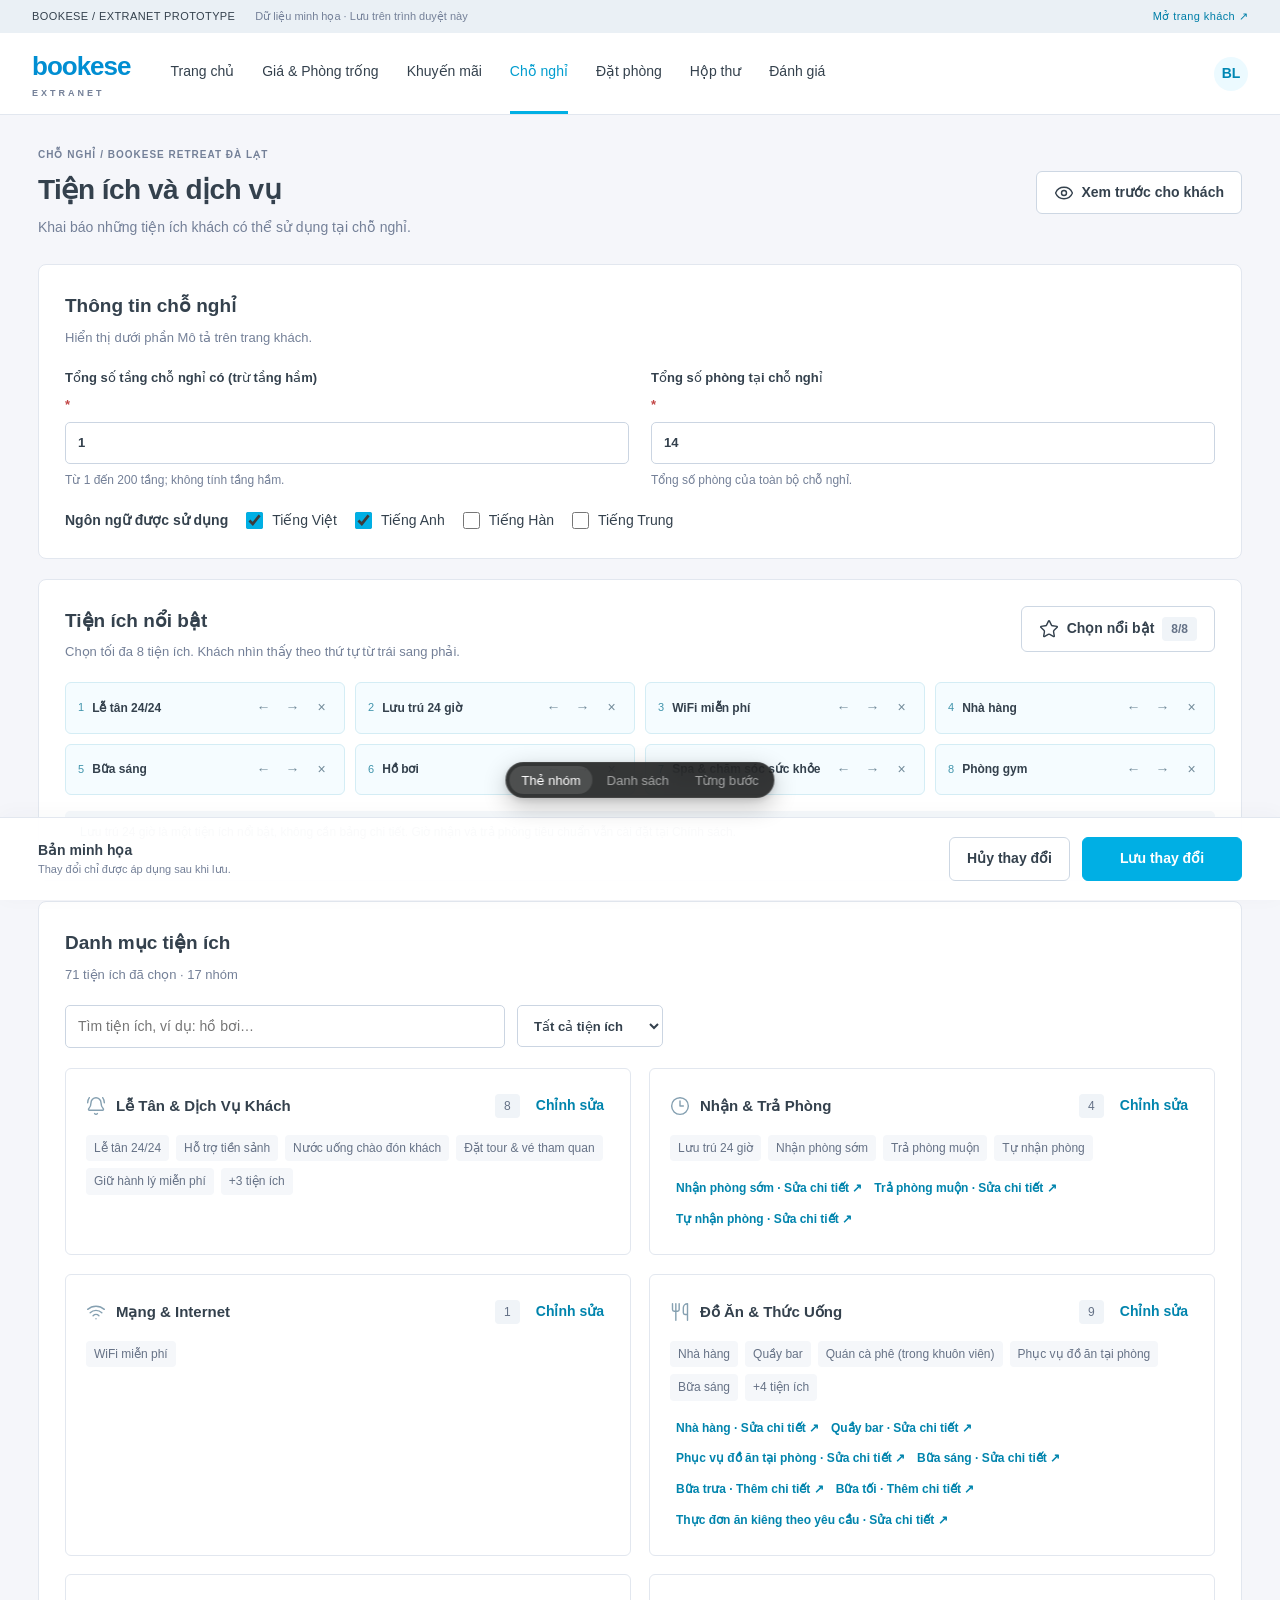
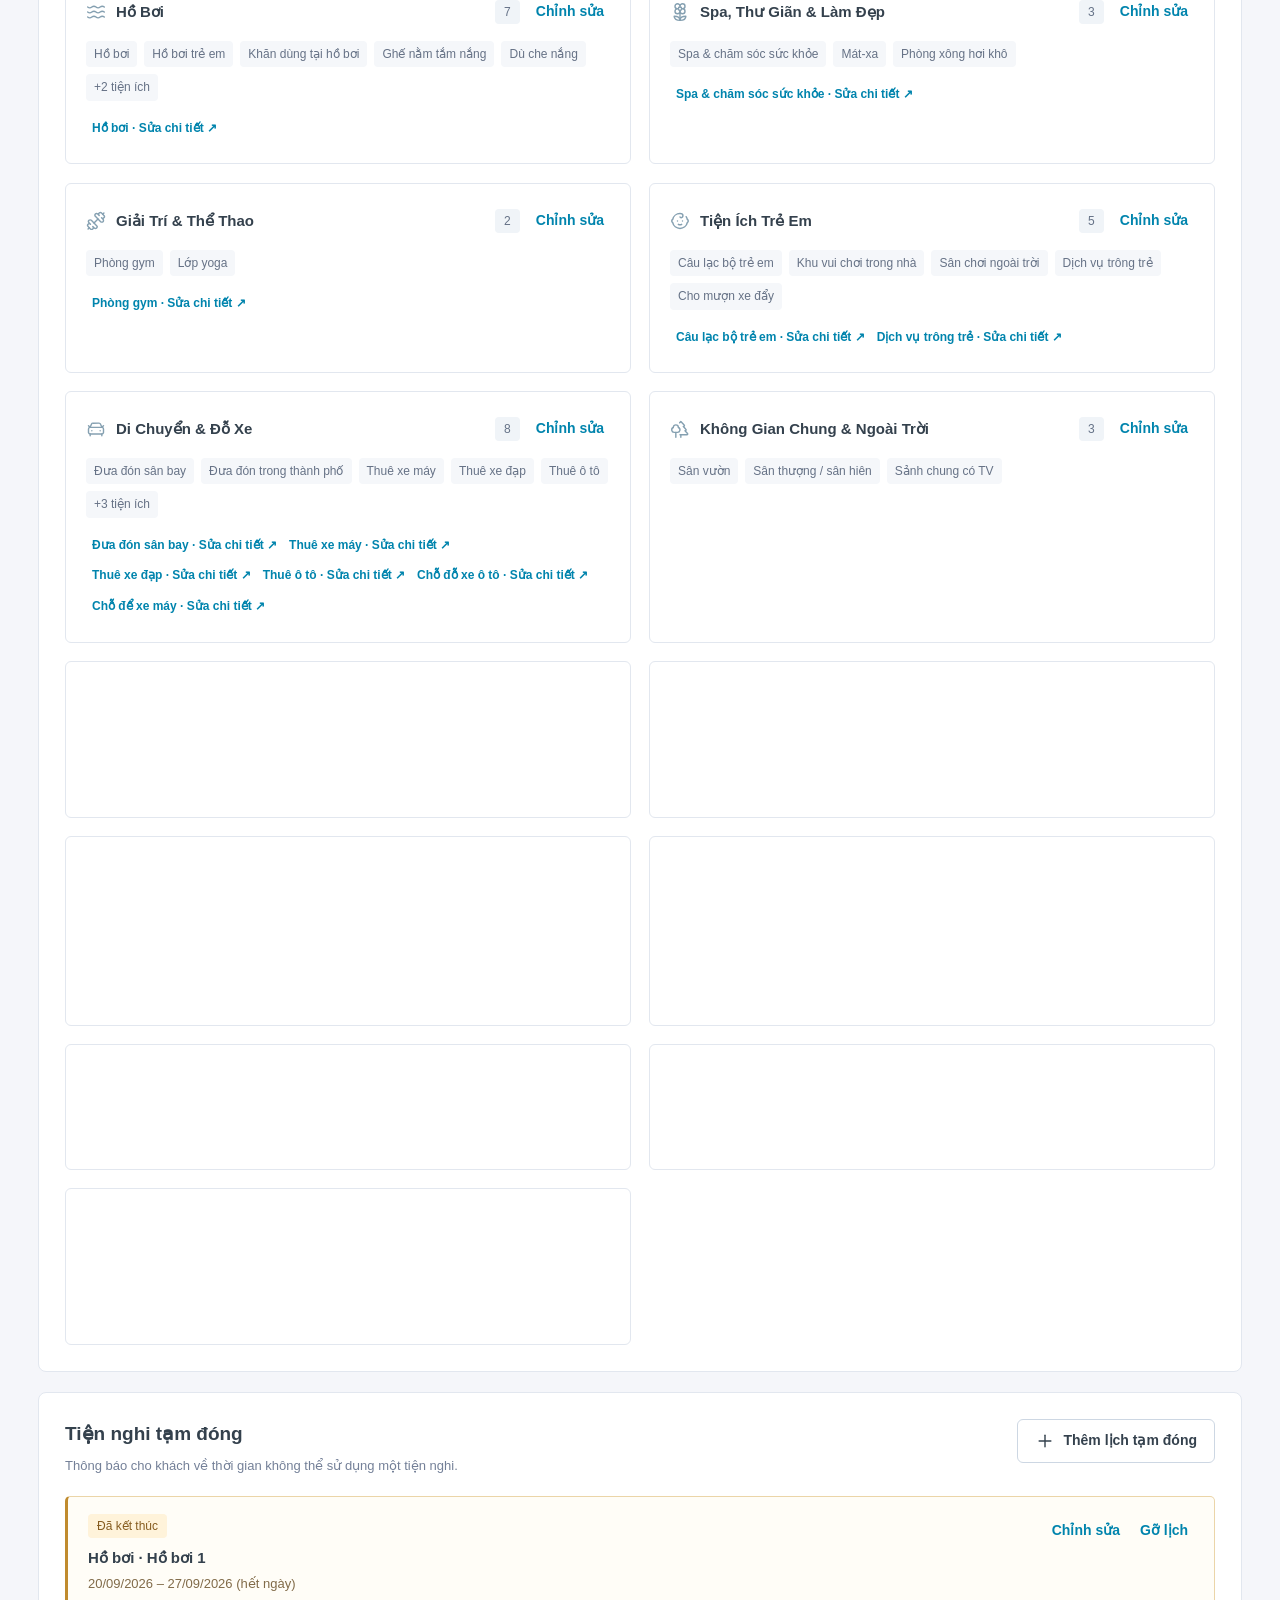
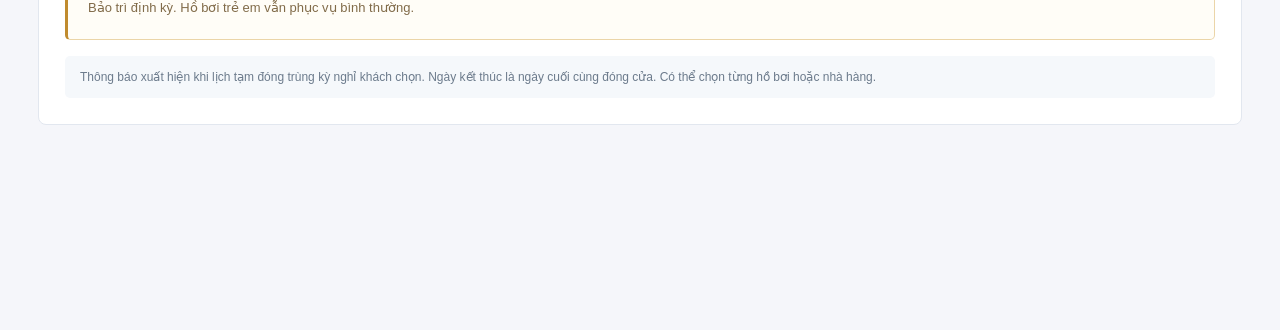
==== commit a3c6d3f1: "Enable contextual quick detail editing and conditional reception hours" ====
--- a/Bookese-Extranet-Prototype.html
+++ b/Bookese-Extranet-Prototype.html
@@ -1,4 +1,5 @@
 <!doctype html><html lang="vi"><head><meta charset="utf-8"><meta name="viewport" content="width=device-width,initial-scale=1"><title>Bookese Extranet · Tiện ích & dịch vụ</title><style>:root{--cyan:#00afe4;--ink:#34414d;--muted:#748098;--line:#e2e7ef;--canvas:#f5f6fa;--tint:#ecfaff;--amber:#936215}*{box-sizing:border-box}body{margin:0;font:14px/1.55 'Segoe UI',Arial,sans-serif;color:var(--ink);background:var(--canvas)}button,input,select,textarea{font:inherit}button,a,input,select,textarea{touch-action:manipulation}button{cursor:pointer}a{color:#007fa8;text-decoration:none}button:focus-visible,a:focus-visible,input:focus-visible,select:focus-visible,textarea:focus-visible{outline:3px solid #80dafa;outline-offset:3px}h1,h2,h3,p{margin-top:0}h1{font-size:28px;letter-spacing:-.5px;line-height:1.25;margin-bottom:10px}h2{font-size:19px;margin-bottom:7px}h3{font-size:15px;margin-bottom:6px}p{color:var(--muted)}small{color:var(--muted)}svg{width:20px;height:20px;flex-shrink:0}button svg{vertical-align:middle}.prototype-label{padding:8px 32px;background:#eaf0f5;font-size:11px;letter-spacing:.4px;display:flex;gap:20px}.prototype-label span{color:var(--muted);letter-spacing:0}.prototype-label a{margin-left:auto}.topbar{background:white;min-height:82px;display:flex;align-items:center;gap:40px;padding:0 32px;border-bottom:1px solid var(--line)}.brand{font-size:26px;color:#008ed2;letter-spacing:-1px}.brand span{display:block;font-size:9px;letter-spacing:3px;color:var(--muted)}.topbar nav{display:flex;gap:28px;align-self:stretch;align-items:center;flex:1;white-space:nowrap}.topbar nav span{height:100%;display:flex;align-items:center;border-bottom:3px solid transparent}.topbar .active{color:#009dcf;border-color:var(--cyan)}.avatar{width:34px;height:34px;border-radius:50%;background:var(--tint);display:grid;place-items:center;color:#0087b3;font-weight:600}main{max-width:1440px;margin:auto;padding:32px 38px 185px}.page-title{display:flex;justify-content:space-between;gap:20px;align-items:center;margin-bottom:26px}.page-title p{margin:0}.eyebrow{font-size:10px;letter-spacing:1px;color:var(--muted);font-weight:650;margin-bottom:9px}.btn{display:inline-flex;align-items:center;justify-content:center;gap:8px;padding:10px 17px;border:1px solid #cdd7e3;border-radius:6px;background:white;color:var(--ink);font-weight:600;min-height:42px}.btn:hover{background:#f1f8fb}.btn.primary{background:var(--cyan);border-color:var(--cyan);color:white}.btn.primary:hover{background:#009acb}.btn:disabled{opacity:.45;cursor:default}.link{border:0;background:none;color:#0084ad;font-weight:600;padding:6px}.icon-btn{border:0;background:none;font-size:24px;color:var(--muted);width:36px;height:36px}.panel{background:white;border:1px solid var(--line);border-radius:8px;padding:26px;margin-bottom:20px}.panel-head{display:flex;justify-content:space-between;gap:18px;align-items:flex-start;margin-bottom:20px}.panel-head p{margin:0;font-size:13px}.panel-head .count{white-space:nowrap}.count,.tag{display:inline-flex;align-items:center;padding:3px 9px;border-radius:4px;background:#f0f4f8;color:#657287;font-size:12px}.tag.featured{background:#e9f9fd;color:#087e9d}.tag.warning{background:#fff3da;color:#865c1f}.fields{display:grid;grid-template-columns:1fr 1fr;gap:22px}.field{display:flex;flex-direction:column;gap:7px;font-size:13px;font-weight:550}.field small{font-weight:400;font-size:12px}.field input,.field select,.field textarea,.search{width:100%;border:1px solid #cbd5e2;border-radius:5px;padding:10px 12px;background:white;color:var(--ink);min-height:42px}.field textarea{min-height:86px;resize:vertical}.required{color:#c24545}.lang-row{display:flex;gap:18px;margin-top:20px;align-items:center;flex-wrap:wrap}.check{display:flex;align-items:center;gap:9px;cursor:pointer;font-weight:400}.check input{accent-color:var(--cyan);width:17px;height:17px;min-height:auto;margin:0}.group-cards{display:grid;grid-template-columns:repeat(2,minmax(0,1fr));gap:18px}.group-card{border:1px solid var(--line);padding:20px;border-radius:6px;content-visibility:auto;contain-intrinsic-size:auto 170px}.group-card header{display:flex;align-items:center;gap:10px;margin-bottom:12px}.group-card header svg{color:#85a0b1}.group-card header h3{margin:0;flex:1}.mini-tags{display:flex;gap:7px;flex-wrap:wrap}.mini-tags span{font-size:12px;background:#f5f7fa;padding:4px 8px;border-radius:4px;color:#667286}.mini-tags .warning{background:#fff2d9;color:#8a601a}.tools{display:flex;gap:12px;margin-bottom:20px;align-items:center}.search{max-width:440px}.featured-grid{display:grid;grid-template-columns:repeat(4,minmax(0,1fr));gap:10px}.featured-item{display:flex;align-items:center;gap:8px;padding:12px;background:#f5fcff;border:1px solid #d4edf5;border-radius:6px}.featured-item b{font-size:12px;flex:1}.featured-item .rank{color:#4094ac;font-size:11px}.featured-item button{background:none;border:0;color:#718a99;padding:2px;min-width:21px}.hint{padding:12px 15px;background:#f5f8fb;color:#6c7b8c;font-size:12px;border-radius:5px;margin-top:16px}.closure-card{border:1px solid #ebd5a8;border-left:3px solid #c08b2e;border-radius:5px;padding:17px 20px;display:flex;gap:18px;justify-content:space-between;background:#fffdf7;margin-top:12px}.closure-card p{font-size:13px;color:#816b49;margin:4px 0}.closure-card strong{font-size:14px}.closure-card .actions{display:flex;align-items:flex-start;gap:8px}.empty{padding:30px;text-align:center;color:var(--muted);background:#fafbfd;border:1px dashed var(--line);border-radius:6px}.savebar{position:fixed;bottom:0;left:0;right:0;z-index:20;background:#fffffff5;box-shadow:0 -3px 20px #33415508;border-top:1px solid var(--line);display:flex;justify-content:space-between;align-items:center;padding:18px 38px;min-height:83px}.savebar small{display:block;font-size:11px}.savebar>div:last-child{display:flex;gap:12px}.savebar .primary{min-width:160px}body>.proto-picker{bottom:102px}.sidebar-layout{display:grid;grid-template-columns:245px minmax(0,1fr);gap:22px}.side-nav{position:sticky;top:20px;align-self:start;background:#fff;border:1px solid var(--line);border-radius:8px;padding:10px}.side-nav button{width:100%;display:flex;justify-content:space-between;text-align:left;gap:8px;border:0;background:none;padding:11px;color:#667286;border-radius:5px;font-size:12px}.side-nav button.active{background:#e9f9fd;color:#007ca2;font-weight:650}.side-nav h3{padding:12px;font-size:11px;color:#8390a0;letter-spacing:.6px}.amenity-row{display:grid;grid-template-columns:minmax(180px,1fr) 105px 110px;align-items:center;gap:10px;padding:14px 0;border-bottom:1px solid #edf0f4}.amenity-row:last-child{border-bottom:0}.amenity-row .check{font-size:13px}.amenity-row .star{border:1px solid #dbe4ed;border-radius:4px;background:white;padding:6px 8px;font-size:12px;color:#83919e}.amenity-row .star[aria-pressed=true]{color:#0083aa;background:#ecfaff;border-color:#aee4f4}.amenity-row button:disabled{opacity:.4;cursor:default}.row-sub{font-size:11px;color:var(--muted);margin-left:26px}.table-head{font-size:11px;color:#8895a5;background:#f7f9fb;padding:10px;display:grid;grid-template-columns:1fr 105px 110px;gap:10px}.step-nav{display:flex;background:white;border:1px solid var(--line);border-radius:7px;margin-bottom:24px;overflow:hidden}.step-nav button{flex:1;padding:17px 10px;border:0;border-right:1px solid var(--line);background:white;color:var(--muted);font-size:13px}.step-nav button.active{background:var(--tint);color:#007fa7;font-weight:650}.step-nav b{display:inline-grid;place-items:center;width:23px;height:23px;border-radius:50%;background:#eaf0f5;margin-right:7px}.step-nav .active b{background:var(--cyan);color:#fff}.step-actions{display:flex;justify-content:space-between;margin-top:20px}.wizard{max-width:1050px;margin:auto}dialog{border:0;border-radius:10px;width:min(1000px,94vw);max-height:88vh;padding:0;box-shadow:0 25px 90px #152a3c30;color:var(--ink);overscroll-behavior:contain}dialog::backdrop{background:#14222d70}dialog>header{position:sticky;top:0;z-index:2;background:white;padding:22px 28px;display:flex;justify-content:space-between;align-items:center;border-bottom:1px solid var(--line)}dialog header h2{margin:0}#editor-body{padding:24px 28px}.dialog-foot{position:sticky;bottom:-24px;background:white;display:flex;justify-content:flex-end;gap:10px;padding:18px 0 0;border-top:1px solid var(--line);margin-top:24px}.dialog-foot .btn{min-width:100px}.detail-instance{padding:20px;background:#fafbfd;border:1px solid var(--line);border-radius:6px;margin-bottom:16px}.instance-head{display:flex;justify-content:space-between;align-items:center;margin-bottom:18px}.detail-instance fieldset{border:0;padding:0;margin:0}.detail-instance legend{font-size:13px;font-weight:550;margin-bottom:8px}.option-grid{display:flex;flex-wrap:wrap;gap:8px 14px}.option-grid .check{font-size:12px}.field-wide{grid-column:1/-1}.time-range{display:flex;gap:8px;align-items:center}.time-range input{min-width:0}.rate-row{display:grid;grid-template-columns:1fr 1fr 36px;gap:8px;margin-bottom:8px}.rate-row input{min-width:0}.rate-row button{border:0;background:none;color:#a05656}.inline-preview{border:1px solid #bfdfe9;background:#f4fbff;padding:18px;border-radius:6px;margin-top:22px}.inline-preview small{display:block}.error{color:#b33232;margin-bottom:15px}.saved-dot{color:#188361}#toast{position:fixed;right:30px;top:130px;z-index:100;background:#253c48;color:white;padding:13px 20px;border-radius:7px;box-shadow:0 8px 30px #0002;max-width:420px}body:has(dialog[open]){overflow:hidden}body:has(dialog[open])>.proto-picker{display:none}.preview-facts{display:flex;gap:24px;padding:15px 0;border-bottom:1px solid var(--line);margin-bottom:20px}.preview-grid{display:grid;grid-template-columns:repeat(4,1fr);gap:10px}.preview-grid>div{padding:16px;border:1px solid #d8e3ee;border-radius:7px;color:#28415c}.preview-grid small{display:block;margin-top:8px}.preview-detail{margin-top:20px;padding:16px;border:1px solid var(--line);border-radius:6px}.preview-detail dl>div{display:flex;justify-content:space-between;padding:7px 0;border-bottom:1px solid #eef1f5}.preview-detail dd{max-width:65%;text-align:right}.preview-detail table{width:100%;border-collapse:collapse}.preview-detail td,.preview-detail th{text-align:left;padding:8px;border-bottom:1px solid var(--line)}[hidden]{display:none!important}@media(max-width:1000px){.topbar{gap:20px}.topbar nav{gap:14px;font-size:12px}.featured-grid,.preview-grid{grid-template-columns:repeat(2,1fr)}main{padding:25px 22px 180px}.sidebar-layout{grid-template-columns:200px minmax(0,1fr)}}@media(max-width:700px){.topbar nav span:not(.active){display:none}.prototype-label{padding:8px 14px}.prototype-label span{display:none}.topbar{padding:12px 18px;min-height:66px}main{padding:22px 14px 210px}.page-title{align-items:flex-start;flex-direction:column}h1{font-size:25px}.panel{padding:18px}.fields,.group-cards{grid-template-columns:1fr}.featured-grid{grid-template-columns:1fr 1fr}.sidebar-layout{grid-template-columns:1fr}.side-nav{position:static;display:flex;overflow:auto}.side-nav h3{display:none}.side-nav button{width:auto;white-space:nowrap}.amenity-row{grid-template-columns:minmax(110px,1fr) 80px 80px;gap:5px}.table-head{grid-template-columns:1fr 80px 80px}.savebar{padding:12px 14px;gap:10px}.savebar small{max-width:140px}.savebar .primary{min-width:0}.savebar>div:last-child{gap:6px}.btn{padding:9px 12px;font-size:12px}.step-nav{overflow:auto}.step-nav button{min-width:135px}.closure-card{flex-direction:column}.closure-card .actions{align-self:flex-end}.panel-head{flex-wrap:wrap}#editor-body{padding:18px}.detail-instance{padding:15px}.preview-grid{grid-template-columns:1fr 1fr}.proto-picker{max-width:95vw}}
+.customer-preview-dialog{width:calc(100vw - 32px);max-width:1600px;height:calc(100vh - 32px);max-height:calc(100vh - 32px);overflow:hidden}.customer-preview-dialog[open]{display:flex;flex-direction:column}.customer-preview-dialog>header{flex-shrink:0;padding:14px 24px}.customer-preview-dialog #editor-body{padding:0;min-height:0;flex:1;display:flex;flex-direction:column}.customer-preview-frame{width:100%;flex:1;min-height:0;border:0;background:white}.preview-actions{display:flex;justify-content:flex-end;gap:12px;padding:12px 20px;border-top:1px solid var(--line);background:white;flex-shrink:0}
 
 .proto-picker {
   position: fixed;
@@ -146,7 +147,7 @@
 const STORE_KEY='bookese-amenities-extranet-v1';
 const clone=value=>JSON.parse(JSON.stringify(value));
 const DEFAULT_CONFIG={floors:1,rooms:14,languages:['Tiếng Việt','Tiếng Anh'],selected:SEED_IDS,featured:['1','17','37','41','47','69','85','101'],details:SEED_DETAILS,forms:{},closures:[{id:'sample-pool-closure',amenity:'69',scope:'Hồ bơi 1',start:'2026-09-20',end:'2026-09-27',reason:'Bảo trì định kỳ',note:'Hồ bơi trẻ em vẫn phục vụ bình thường.'}]};
-function readConfig(){try{const raw=JSON.parse(localStorage.getItem(STORE_KEY));return raw&&Array.isArray(raw.selected)&&Array.isArray(raw.closures)?{...clone(DEFAULT_CONFIG),...raw}:clone(DEFAULT_CONFIG)}catch{return clone(DEFAULT_CONFIG)}}
+function readConfig(){try{const previewKey=new URLSearchParams(location.search).get('preview');const raw=JSON.parse(previewKey?sessionStorage.getItem(STORE_KEY+':preview:'+previewKey):localStorage.getItem(STORE_KEY));return raw&&Array.isArray(raw.selected)&&Array.isArray(raw.closures)?{...clone(DEFAULT_CONFIG),...raw}:clone(DEFAULT_CONFIG)}catch{return clone(DEFAULT_CONFIG)}}
 const dateVN=value=>value?value.split('-').reverse().join('/'):'Chưa xác định';
 
 const catalog=DATA.catalog,groups=[...new Set(catalog.map(a=>a.group))];
@@ -168,7 +169,7 @@
 function matching(a){return norm(a.name+' '+a.group).includes(norm(query))&&(filter!=='selected'||draft.selected.includes(a.id))&&(filter!=='details'||a.detail)}
 function groupCards(){return groups.map((g,gi)=>{const list=catalog.filter(a=>a.group===g&&matching(a));if(!list.length)return '';const selected=catalog.filter(a=>a.group===g&&draft.selected.includes(a.id));return `<article class="group-card"><header>${icon(groupIcons[gi])}<h3>${esc(g)}</h3><span class="count">${selected.length}</span><button class="link" data-edit-group="${gi}">Chỉnh sửa</button></header><div class="mini-tags">${selected.slice(0,5).map(a=>`<span>${esc(a.name)}</span>`).join('')}${selected.length>5?`<span>+${selected.length-5} tiện ích</span>`:''}${!selected.length?'<small>Chưa chọn tiện ích trong nhóm này.</small>':''}</div><div style="margin-top:12px">${selected.filter(a=>a.detail).map(a=>`<button class="link" style="font-size:12px" data-detail="${a.id}">${esc(a.name)} · ${draft.details[a.id]?'Sửa':'Thêm'} chi tiết ↗</button>`).join('')}</div></article>`}).join('')||'<div class="empty">Không tìm thấy tiện ích. Thử từ khóa khác.</div>'}
 function cards(){return infoPanel()+featuredPanel()+`<section class="panel">${summary('Danh mục tiện ích',`${draft.selected.length} tiện ích đã chọn · ${groups.length} nhóm`)}${toolsBar()}<div class="group-cards" id="catalog-results">${groupCards()}</div></section>`+closurePanel()}
-function amenityRow(a,modal=false){const selected=(modal?groupDraft.selected:draft.selected).includes(a.id),featured=(modal?groupDraft.featured:draft.featured).includes(a.id);return `<div class="amenity-row"><div><label class="check"><input type="checkbox" data-select="${a.id}" ${selected?'checked':''}>${esc(a.name)}</label>${a.id==='17'?'<div class="row-sub">Nhận giờ nào, trả đúng giờ đó ngày hôm sau.</div>':''}${draft.closures.some(c=>c.amenity===a.id)?'<div class="row-sub"><span class="tag warning">Có lịch tạm đóng</span></div>':''}</div><button class="star" data-star="${a.id}" aria-pressed="${featured}" ${!selected?'disabled':''}>${featured?'★':'☆'} Nổi bật</button>${a.detail&&!modal?`<button class="link" data-detail="${a.id}" ${!selected?'disabled':''}>${draft.details[a.id]?'Sửa':'Thêm'} chi tiết</button>`:`<small>${a.detail?'Có bảng chi tiết':'Có / Không'}</small>`}</div>`}
+function amenityRow(a,modal=false){const selected=(modal?groupDraft.selected:draft.selected).includes(a.id),featured=(modal?groupDraft.featured:draft.featured).includes(a.id),canEdit=a.id==='1'?!selected:a.detail&&selected;return `<div class="amenity-row"><div><label class="check"><input type="checkbox" data-select="${a.id}" ${selected?'checked':''}>${esc(a.name)}</label>${a.id==='1'&&!selected?'<div class="row-sub">Nhập khung giờ phục vụ nếu lễ tân không trực 24/24.</div>':''}${a.id==='17'?'<div class="row-sub">Nhận giờ nào, trả đúng giờ đó ngày hôm sau.</div>':''}${draft.closures.some(c=>c.amenity===a.id)?'<div class="row-sub"><span class="tag warning">Có lịch tạm đóng</span></div>':''}</div><button class="star" data-star="${a.id}" aria-pressed="${featured}" ${!selected?'disabled':''}>${featured?'★':'☆'} Nổi bật</button>${canEdit?`<button class="link" data-detail="${a.id}" aria-label="Cập nhật chi tiết ${esc(a.id==='1'?'khung giờ lễ tân':a.name)}">Có bảng chi tiết ↗</button>`:'<span></span>'}</div>`}
 function rows(){const list=catalog.filter(a=>(query||filter!=='all'||a.group===groups[activeGroup])&&matching(a));return list.length?list.map(a=>amenityRow(a)).join(''):'<div class="empty">Không tìm thấy tiện ích phù hợp.</div>'}
 function selectionPanel(){return `<div class="sidebar-layout"><nav class="side-nav" aria-label="Nhóm tiện ích"><h3>DANH MỤC TIỆN ÍCH</h3>${groups.map((g,i)=>`<button class="${i===activeGroup?'active':''}" data-group="${i}"><span>${esc(g)}</span><span>${catalog.filter(a=>a.group===g&&draft.selected.includes(a.id)).length}</span></button>`).join('')}</nav><section class="panel">${summary(query?'Kết quả tìm kiếm':esc(groups[activeGroup]),'Bật tiện ích có tại chỗ nghỉ; nhập chi tiết nếu có thông tin.')} ${toolsBar()}<div class="table-head"><span>Tiện ích tại chỗ nghỉ</span><span>Tag nổi bật</span><span>Thông tin</span></div><div id="catalog-results">${rows()}</div></section></div>`}
 function list(){return infoPanel()+featuredPanel()+selectionPanel()+closurePanel()}
@@ -179,7 +180,7 @@
 function foot(text='Áp dụng',attr='type="submit"'){return `<div class="dialog-foot"><button class="btn" type="button" data-close>Hủy</button><button class="btn primary" ${attr}>${text}</button></div>`}
 function toggleFeature(id,state){if(state.featured.includes(id)){state.featured=state.featured.filter(x=>x!==id);return true}if(state.featured.length>=8){toast('Tối đa 8 tiện ích nổi bật. Hãy bỏ một tiện ích trước.');return false}state.featured.push(id);return true}
 function openGroup(index){groupDraft={selected:[...draft.selected],featured:[...draft.featured],index};renderGroupDialog()}
-function renderGroupDialog(){const g=groups[groupDraft.index];showDialog(g,'CHỌN TIỆN ÍCH TẠI CHỖ NGHỈ',`<p>Đánh dấu tiện ích đang có. Có thể nhập chi tiết từ thẻ nhóm sau khi áp dụng.</p><div>${catalog.filter(a=>a.group===g).map(a=>amenityRow(a,true)).join('')}</div>${foot('Áp dụng','type="button" data-apply-group')}`)}
+function renderGroupDialog(){const g=groups[groupDraft.index];showDialog(g,'CHỌN TIỆN ÍCH TẠI CHỖ NGHỈ',`<p>Đánh dấu tiện ích đang có. Bấm “Có bảng chi tiết” để cập nhật ngay tại đây.</p><div>${catalog.filter(a=>a.group===g).map(a=>amenityRow(a,true)).join('')}</div>${foot('Áp dụng','type="button" data-apply-group')}`)}
 function pickFeatured(){groupDraft={selected:[...draft.selected],featured:[...draft.featured],featuredOnly:true};renderFeaturedDialog()}
 function renderFeaturedDialog(){showDialog('Chọn tiện ích nổi bật',`${groupDraft.featured.length}/8 TIỆN ÍCH`,draft.selected.map(id=>find(id)).filter(Boolean).map(a=>`<div class="amenity-row" style="grid-template-columns:1fr 110px"><span>${esc(a.name)}</span><button class="star" data-star="${a.id}" aria-pressed="${groupDraft.featured.includes(a.id)}">${groupDraft.featured.includes(a.id)?'★':'☆'} Nổi bật</button></div>`).join('')+foot('Áp dụng','type="button" data-apply-group'))}
 const choicesExtra={'Danh mục ẩm thực':['Món Việt','Món Á','Món Âu','Món nướng/BBQ','Món chay'],'Danh mục ngôn ngữ':['Tiếng Việt','Tiếng Anh','Tiếng Hàn','Tiếng Trung','Tiếng Nhật','Tiếng Pháp'],'Danh mục món ăn kiêng':['Món chay','Thuần chay','Không gluten','Không sữa và chế phẩm từ sữa','Halal']};
@@ -208,6 +209,59 @@
 document.addEventListener('keydown',e=>{if($('#editor').open&&['1','2','3','ArrowLeft','ArrowRight','r','R'].includes(e.key))e.stopImmediatePropagation()},true);
 window.addEventListener('beforeunload',e=>{if(dirty){e.preventDefault();e.returnValue=''}});
 new MutationObserver(icons).observe(document.getElementById('stage'),{childList:true});
+// Render the actual customer page with an isolated snapshot of the unsaved draft.
+let previewSnapshotKey=null;
+preview=function(){
+  if(!validInfo())return;
+  const token=crypto.randomUUID();
+  previewSnapshotKey=STORE_KEY+':preview:'+token;
+  try{sessionStorage.setItem(previewSnapshotKey,JSON.stringify(draft))}catch{toast('Chưa mở được xem trước vì bộ nhớ trình duyệt đầy hoặc bị chặn.');return}
+  $('#editor').classList.add('customer-preview-dialog');
+  showDialog('Xem trước trang khách hàng','DỮ LIỆU BẠN VỪA NHẬP · CHƯA LƯU',`<iframe class="customer-preview-frame" title="Trang khách hàng — xem trước dữ liệu chưa lưu" src="Bookese-Tien-ich-Prototype.html?v=1&preview=${token}#description"></iframe><div class="preview-actions"><button class="btn" data-close>Quay lại chỉnh sửa</button><button class="btn primary" data-save-open>Lưu & mở trang khách ↗</button></div>`);
+};
+$('#editor').addEventListener('close',()=>{ $('#editor').classList.remove('customer-preview-dialog');if(previewSnapshotKey){sessionStorage.removeItem(previewSnapshotKey);previewSnapshotKey=null} });
+
+// Reception hours are only applicable when the 24-hour checkbox is off.
+DATA.schemas['Lễ tân 24/24']=DATA.schemas['Lễ tân 24/24'].filter(f=>f.field!=='Trực lễ tân 24/24');
+let detailReturn=null,applyingDetail=false;
+const baseOpenDetail=openDetail,baseCloseDialog=closeDialog,baseApplyDetails=applyDetails,baseRenderDetail=renderDetail,baseGroupCards=groupCards;
+groupCards=function(){return baseGroupCards().replace(/<button[^>]*data-detail="1"[^>]*>.*?<\/button>/g,'')};
+openDetail=function(id){
+  const state=groupDraft||draft;
+  if(id==='1'?state.selected.includes(id):!state.selected.includes(id))return;
+  if(groupDraft&&!groupDraft.featuredOnly){
+    detailReturn={group:groupDraft,before:draft};
+    draft=clone(groupDraft.pendingConfig||draft);
+    draft.selected=[...groupDraft.selected];draft.featured=[...groupDraft.featured];
+  }
+  baseOpenDetail(id);
+};
+renderDetail=function(){baseRenderDetail();if(detailId==='1'){
+  $('#editor-title').textContent='Khung giờ lễ tân';
+  document.querySelectorAll('.instance-head h3').forEach(el=>el.textContent='Lễ tân phục vụ theo khung giờ');
+  document.querySelectorAll('#detail-form input[type=time]').forEach(el=>el.required=true);
+}};
+closeDialog=function(){
+  if(detailReturn){
+    const context=detailReturn;
+    if(applyingDetail)context.group.pendingConfig=clone(draft);
+    draft=context.before;groupDraft=context.group;detailReturn=null;
+    markDirty();renderGroupDialog();return;
+  }
+  baseCloseDialog();
+};
+applyDetails=function(){
+  if(detailId==='1')detailForms.forEach(f=>f._title='Lễ tân');
+  applyingDetail=true;try{baseApplyDetails()}finally{applyingDetail=false}
+};
+// Commit nested detail changes only when the group itself is applied.
+document.addEventListener('click',e=>{
+  if(e.target.closest('[data-apply-group]')&&groupDraft?.pendingConfig){
+    const config=groupDraft.pendingConfig;
+    draft.details=config.details;draft.forms=config.forms;draft.closures=config.closures;draft.languages=config.languages;
+  }
+},true);
+$('#editor').addEventListener('cancel',e=>{if(detailReturn){e.preventDefault();closeDialog()}});
 
 // `variants` is an array of render functions, one per variant, in picker order.
 const stage = document.getElementById('stage');
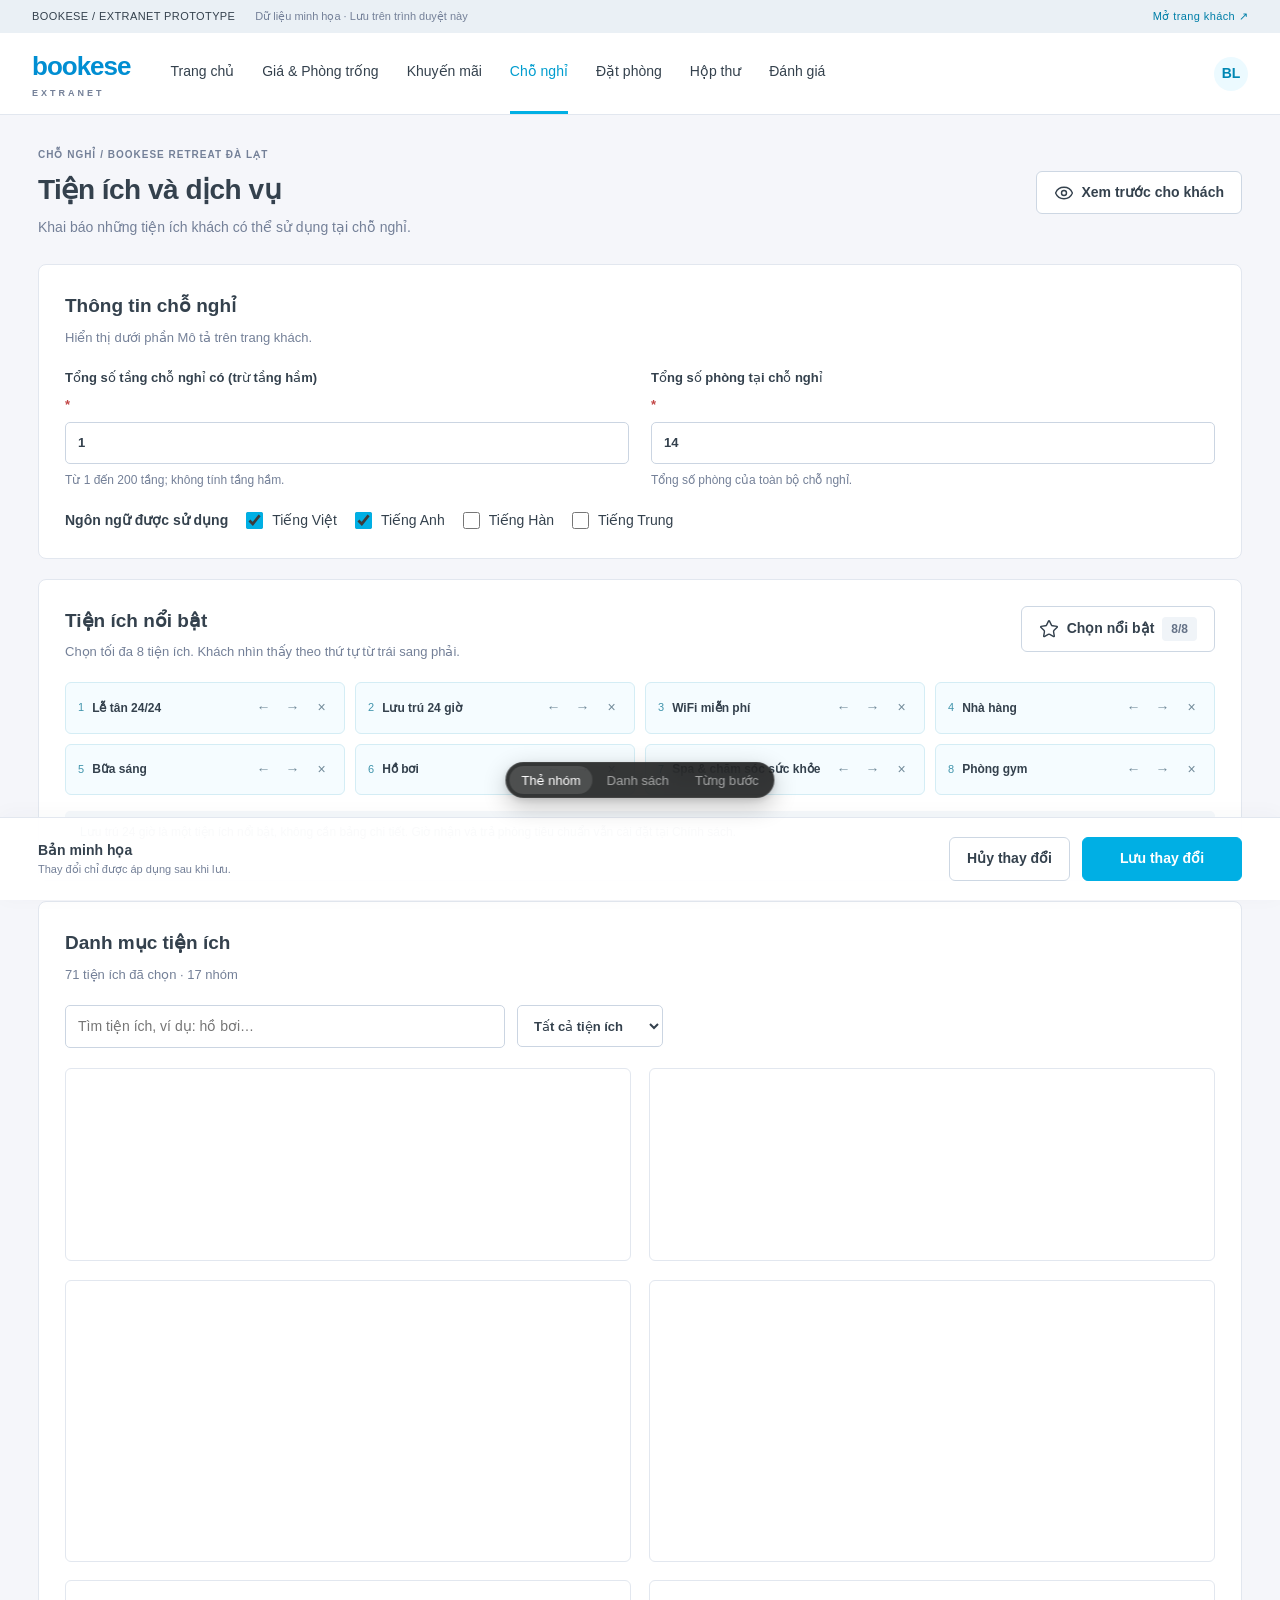
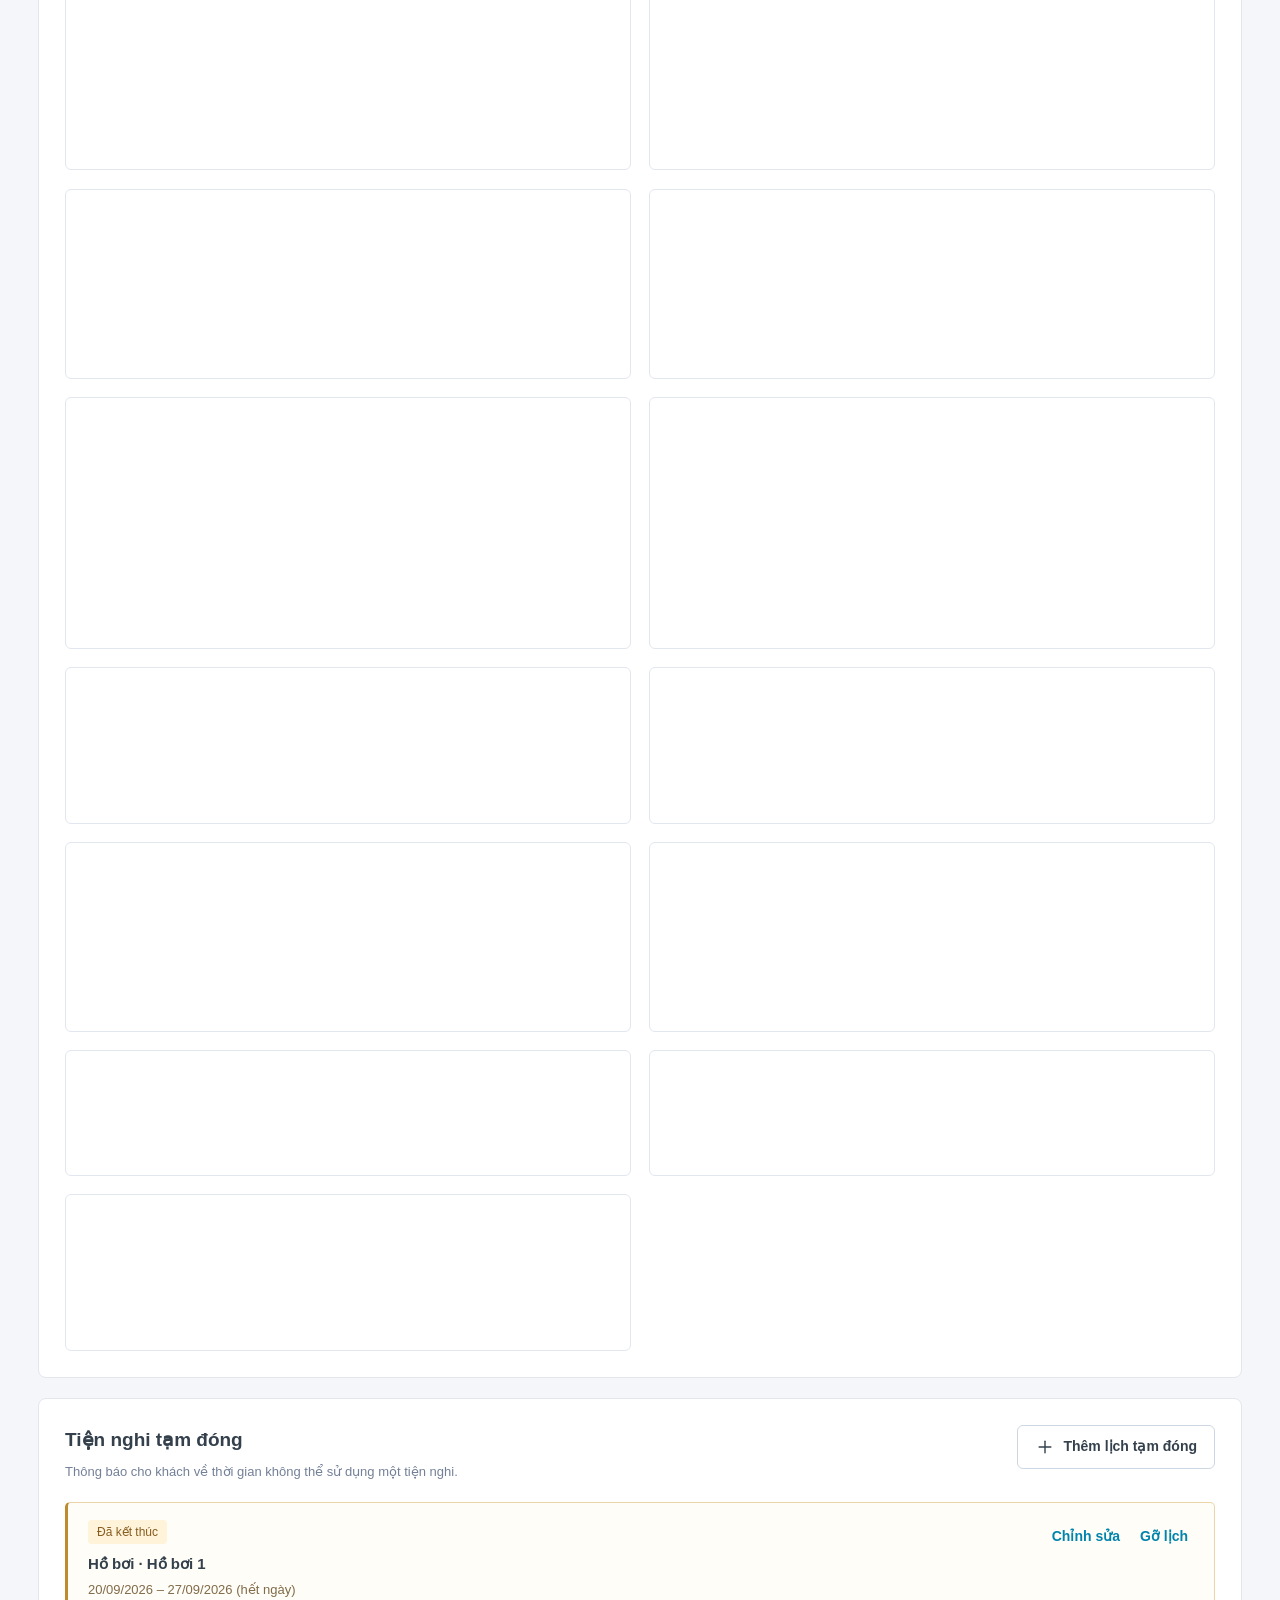
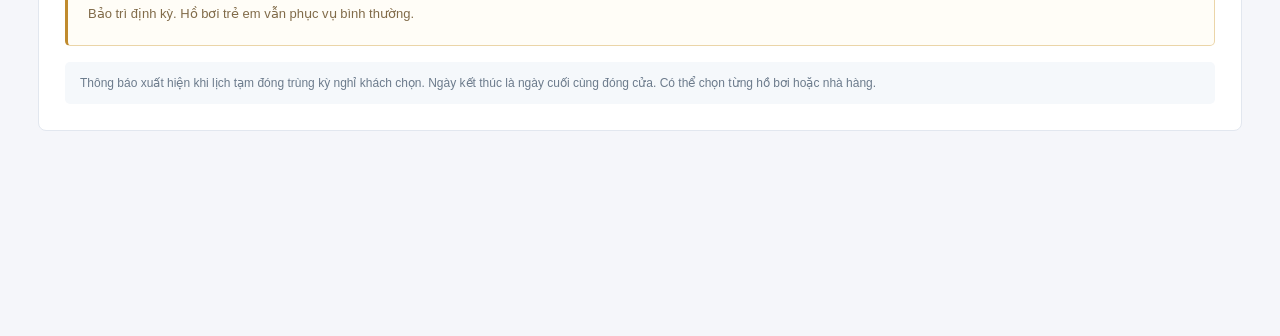
==== commit 11672f90: "Show reception hours tag and all selected amenity names" ====
--- a/Bookese-Extranet-Prototype.html
+++ b/Bookese-Extranet-Prototype.html
@@ -1,5 +1,6 @@
 <!doctype html><html lang="vi"><head><meta charset="utf-8"><meta name="viewport" content="width=device-width,initial-scale=1"><title>Bookese Extranet · Tiện ích & dịch vụ</title><style>:root{--cyan:#00afe4;--ink:#34414d;--muted:#748098;--line:#e2e7ef;--canvas:#f5f6fa;--tint:#ecfaff;--amber:#936215}*{box-sizing:border-box}body{margin:0;font:14px/1.55 'Segoe UI',Arial,sans-serif;color:var(--ink);background:var(--canvas)}button,input,select,textarea{font:inherit}button,a,input,select,textarea{touch-action:manipulation}button{cursor:pointer}a{color:#007fa8;text-decoration:none}button:focus-visible,a:focus-visible,input:focus-visible,select:focus-visible,textarea:focus-visible{outline:3px solid #80dafa;outline-offset:3px}h1,h2,h3,p{margin-top:0}h1{font-size:28px;letter-spacing:-.5px;line-height:1.25;margin-bottom:10px}h2{font-size:19px;margin-bottom:7px}h3{font-size:15px;margin-bottom:6px}p{color:var(--muted)}small{color:var(--muted)}svg{width:20px;height:20px;flex-shrink:0}button svg{vertical-align:middle}.prototype-label{padding:8px 32px;background:#eaf0f5;font-size:11px;letter-spacing:.4px;display:flex;gap:20px}.prototype-label span{color:var(--muted);letter-spacing:0}.prototype-label a{margin-left:auto}.topbar{background:white;min-height:82px;display:flex;align-items:center;gap:40px;padding:0 32px;border-bottom:1px solid var(--line)}.brand{font-size:26px;color:#008ed2;letter-spacing:-1px}.brand span{display:block;font-size:9px;letter-spacing:3px;color:var(--muted)}.topbar nav{display:flex;gap:28px;align-self:stretch;align-items:center;flex:1;white-space:nowrap}.topbar nav span{height:100%;display:flex;align-items:center;border-bottom:3px solid transparent}.topbar .active{color:#009dcf;border-color:var(--cyan)}.avatar{width:34px;height:34px;border-radius:50%;background:var(--tint);display:grid;place-items:center;color:#0087b3;font-weight:600}main{max-width:1440px;margin:auto;padding:32px 38px 185px}.page-title{display:flex;justify-content:space-between;gap:20px;align-items:center;margin-bottom:26px}.page-title p{margin:0}.eyebrow{font-size:10px;letter-spacing:1px;color:var(--muted);font-weight:650;margin-bottom:9px}.btn{display:inline-flex;align-items:center;justify-content:center;gap:8px;padding:10px 17px;border:1px solid #cdd7e3;border-radius:6px;background:white;color:var(--ink);font-weight:600;min-height:42px}.btn:hover{background:#f1f8fb}.btn.primary{background:var(--cyan);border-color:var(--cyan);color:white}.btn.primary:hover{background:#009acb}.btn:disabled{opacity:.45;cursor:default}.link{border:0;background:none;color:#0084ad;font-weight:600;padding:6px}.icon-btn{border:0;background:none;font-size:24px;color:var(--muted);width:36px;height:36px}.panel{background:white;border:1px solid var(--line);border-radius:8px;padding:26px;margin-bottom:20px}.panel-head{display:flex;justify-content:space-between;gap:18px;align-items:flex-start;margin-bottom:20px}.panel-head p{margin:0;font-size:13px}.panel-head .count{white-space:nowrap}.count,.tag{display:inline-flex;align-items:center;padding:3px 9px;border-radius:4px;background:#f0f4f8;color:#657287;font-size:12px}.tag.featured{background:#e9f9fd;color:#087e9d}.tag.warning{background:#fff3da;color:#865c1f}.fields{display:grid;grid-template-columns:1fr 1fr;gap:22px}.field{display:flex;flex-direction:column;gap:7px;font-size:13px;font-weight:550}.field small{font-weight:400;font-size:12px}.field input,.field select,.field textarea,.search{width:100%;border:1px solid #cbd5e2;border-radius:5px;padding:10px 12px;background:white;color:var(--ink);min-height:42px}.field textarea{min-height:86px;resize:vertical}.required{color:#c24545}.lang-row{display:flex;gap:18px;margin-top:20px;align-items:center;flex-wrap:wrap}.check{display:flex;align-items:center;gap:9px;cursor:pointer;font-weight:400}.check input{accent-color:var(--cyan);width:17px;height:17px;min-height:auto;margin:0}.group-cards{display:grid;grid-template-columns:repeat(2,minmax(0,1fr));gap:18px}.group-card{border:1px solid var(--line);padding:20px;border-radius:6px;content-visibility:auto;contain-intrinsic-size:auto 170px}.group-card header{display:flex;align-items:center;gap:10px;margin-bottom:12px}.group-card header svg{color:#85a0b1}.group-card header h3{margin:0;flex:1}.mini-tags{display:flex;gap:7px;flex-wrap:wrap}.mini-tags span{font-size:12px;background:#f5f7fa;padding:4px 8px;border-radius:4px;color:#667286}.mini-tags .warning{background:#fff2d9;color:#8a601a}.tools{display:flex;gap:12px;margin-bottom:20px;align-items:center}.search{max-width:440px}.featured-grid{display:grid;grid-template-columns:repeat(4,minmax(0,1fr));gap:10px}.featured-item{display:flex;align-items:center;gap:8px;padding:12px;background:#f5fcff;border:1px solid #d4edf5;border-radius:6px}.featured-item b{font-size:12px;flex:1}.featured-item .rank{color:#4094ac;font-size:11px}.featured-item button{background:none;border:0;color:#718a99;padding:2px;min-width:21px}.hint{padding:12px 15px;background:#f5f8fb;color:#6c7b8c;font-size:12px;border-radius:5px;margin-top:16px}.closure-card{border:1px solid #ebd5a8;border-left:3px solid #c08b2e;border-radius:5px;padding:17px 20px;display:flex;gap:18px;justify-content:space-between;background:#fffdf7;margin-top:12px}.closure-card p{font-size:13px;color:#816b49;margin:4px 0}.closure-card strong{font-size:14px}.closure-card .actions{display:flex;align-items:flex-start;gap:8px}.empty{padding:30px;text-align:center;color:var(--muted);background:#fafbfd;border:1px dashed var(--line);border-radius:6px}.savebar{position:fixed;bottom:0;left:0;right:0;z-index:20;background:#fffffff5;box-shadow:0 -3px 20px #33415508;border-top:1px solid var(--line);display:flex;justify-content:space-between;align-items:center;padding:18px 38px;min-height:83px}.savebar small{display:block;font-size:11px}.savebar>div:last-child{display:flex;gap:12px}.savebar .primary{min-width:160px}body>.proto-picker{bottom:102px}.sidebar-layout{display:grid;grid-template-columns:245px minmax(0,1fr);gap:22px}.side-nav{position:sticky;top:20px;align-self:start;background:#fff;border:1px solid var(--line);border-radius:8px;padding:10px}.side-nav button{width:100%;display:flex;justify-content:space-between;text-align:left;gap:8px;border:0;background:none;padding:11px;color:#667286;border-radius:5px;font-size:12px}.side-nav button.active{background:#e9f9fd;color:#007ca2;font-weight:650}.side-nav h3{padding:12px;font-size:11px;color:#8390a0;letter-spacing:.6px}.amenity-row{display:grid;grid-template-columns:minmax(180px,1fr) 105px 110px;align-items:center;gap:10px;padding:14px 0;border-bottom:1px solid #edf0f4}.amenity-row:last-child{border-bottom:0}.amenity-row .check{font-size:13px}.amenity-row .star{border:1px solid #dbe4ed;border-radius:4px;background:white;padding:6px 8px;font-size:12px;color:#83919e}.amenity-row .star[aria-pressed=true]{color:#0083aa;background:#ecfaff;border-color:#aee4f4}.amenity-row button:disabled{opacity:.4;cursor:default}.row-sub{font-size:11px;color:var(--muted);margin-left:26px}.table-head{font-size:11px;color:#8895a5;background:#f7f9fb;padding:10px;display:grid;grid-template-columns:1fr 105px 110px;gap:10px}.step-nav{display:flex;background:white;border:1px solid var(--line);border-radius:7px;margin-bottom:24px;overflow:hidden}.step-nav button{flex:1;padding:17px 10px;border:0;border-right:1px solid var(--line);background:white;color:var(--muted);font-size:13px}.step-nav button.active{background:var(--tint);color:#007fa7;font-weight:650}.step-nav b{display:inline-grid;place-items:center;width:23px;height:23px;border-radius:50%;background:#eaf0f5;margin-right:7px}.step-nav .active b{background:var(--cyan);color:#fff}.step-actions{display:flex;justify-content:space-between;margin-top:20px}.wizard{max-width:1050px;margin:auto}dialog{border:0;border-radius:10px;width:min(1000px,94vw);max-height:88vh;padding:0;box-shadow:0 25px 90px #152a3c30;color:var(--ink);overscroll-behavior:contain}dialog::backdrop{background:#14222d70}dialog>header{position:sticky;top:0;z-index:2;background:white;padding:22px 28px;display:flex;justify-content:space-between;align-items:center;border-bottom:1px solid var(--line)}dialog header h2{margin:0}#editor-body{padding:24px 28px}.dialog-foot{position:sticky;bottom:-24px;background:white;display:flex;justify-content:flex-end;gap:10px;padding:18px 0 0;border-top:1px solid var(--line);margin-top:24px}.dialog-foot .btn{min-width:100px}.detail-instance{padding:20px;background:#fafbfd;border:1px solid var(--line);border-radius:6px;margin-bottom:16px}.instance-head{display:flex;justify-content:space-between;align-items:center;margin-bottom:18px}.detail-instance fieldset{border:0;padding:0;margin:0}.detail-instance legend{font-size:13px;font-weight:550;margin-bottom:8px}.option-grid{display:flex;flex-wrap:wrap;gap:8px 14px}.option-grid .check{font-size:12px}.field-wide{grid-column:1/-1}.time-range{display:flex;gap:8px;align-items:center}.time-range input{min-width:0}.rate-row{display:grid;grid-template-columns:1fr 1fr 36px;gap:8px;margin-bottom:8px}.rate-row input{min-width:0}.rate-row button{border:0;background:none;color:#a05656}.inline-preview{border:1px solid #bfdfe9;background:#f4fbff;padding:18px;border-radius:6px;margin-top:22px}.inline-preview small{display:block}.error{color:#b33232;margin-bottom:15px}.saved-dot{color:#188361}#toast{position:fixed;right:30px;top:130px;z-index:100;background:#253c48;color:white;padding:13px 20px;border-radius:7px;box-shadow:0 8px 30px #0002;max-width:420px}body:has(dialog[open]){overflow:hidden}body:has(dialog[open])>.proto-picker{display:none}.preview-facts{display:flex;gap:24px;padding:15px 0;border-bottom:1px solid var(--line);margin-bottom:20px}.preview-grid{display:grid;grid-template-columns:repeat(4,1fr);gap:10px}.preview-grid>div{padding:16px;border:1px solid #d8e3ee;border-radius:7px;color:#28415c}.preview-grid small{display:block;margin-top:8px}.preview-detail{margin-top:20px;padding:16px;border:1px solid var(--line);border-radius:6px}.preview-detail dl>div{display:flex;justify-content:space-between;padding:7px 0;border-bottom:1px solid #eef1f5}.preview-detail dd{max-width:65%;text-align:right}.preview-detail table{width:100%;border-collapse:collapse}.preview-detail td,.preview-detail th{text-align:left;padding:8px;border-bottom:1px solid var(--line)}[hidden]{display:none!important}@media(max-width:1000px){.topbar{gap:20px}.topbar nav{gap:14px;font-size:12px}.featured-grid,.preview-grid{grid-template-columns:repeat(2,1fr)}main{padding:25px 22px 180px}.sidebar-layout{grid-template-columns:200px minmax(0,1fr)}}@media(max-width:700px){.topbar nav span:not(.active){display:none}.prototype-label{padding:8px 14px}.prototype-label span{display:none}.topbar{padding:12px 18px;min-height:66px}main{padding:22px 14px 210px}.page-title{align-items:flex-start;flex-direction:column}h1{font-size:25px}.panel{padding:18px}.fields,.group-cards{grid-template-columns:1fr}.featured-grid{grid-template-columns:1fr 1fr}.sidebar-layout{grid-template-columns:1fr}.side-nav{position:static;display:flex;overflow:auto}.side-nav h3{display:none}.side-nav button{width:auto;white-space:nowrap}.amenity-row{grid-template-columns:minmax(110px,1fr) 80px 80px;gap:5px}.table-head{grid-template-columns:1fr 80px 80px}.savebar{padding:12px 14px;gap:10px}.savebar small{max-width:140px}.savebar .primary{min-width:0}.savebar>div:last-child{gap:6px}.btn{padding:9px 12px;font-size:12px}.step-nav{overflow:auto}.step-nav button{min-width:135px}.closure-card{flex-direction:column}.closure-card .actions{align-self:flex-end}.panel-head{flex-wrap:wrap}#editor-body{padding:18px}.detail-instance{padding:15px}.preview-grid{grid-template-columns:1fr 1fr}.proto-picker{max-width:95vw}}
 .customer-preview-dialog{width:calc(100vw - 32px);max-width:1600px;height:calc(100vh - 32px);max-height:calc(100vh - 32px);overflow:hidden}.customer-preview-dialog[open]{display:flex;flex-direction:column}.customer-preview-dialog>header{flex-shrink:0;padding:14px 24px}.customer-preview-dialog #editor-body{padding:0;min-height:0;flex:1;display:flex;flex-direction:column}.customer-preview-frame{width:100%;flex:1;min-height:0;border:0;background:white}.preview-actions{display:flex;justify-content:flex-end;gap:12px;padding:12px 20px;border-top:1px solid var(--line);background:white;flex-shrink:0}
+.reception-hours-tag{font:inherit;font-size:12px;padding:4px 8px;border:1px solid #b8e3ee;border-radius:4px;background:#ecfaff;color:#007c9f;cursor:pointer}.reception-hours-tag:hover{background:#daf4fc}
 
 .proto-picker {
   position: fixed;
@@ -225,7 +226,14 @@
 DATA.schemas['Lễ tân 24/24']=DATA.schemas['Lễ tân 24/24'].filter(f=>f.field!=='Trực lễ tân 24/24');
 let detailReturn=null,applyingDetail=false;
 const baseOpenDetail=openDetail,baseCloseDialog=closeDialog,baseApplyDetails=applyDetails,baseRenderDetail=renderDetail,baseGroupCards=groupCards;
-groupCards=function(){return baseGroupCards().replace(/<button[^>]*data-detail="1"[^>]*>.*?<\/button>/g,'')};
+groupCards=function(){return groups.map((g,gi)=>{
+  const hours=!draft.selected.includes('1')?draft.details['1']?.sections.flatMap(s=>s.fields||[]).find(([k,v])=>k==='Khung giờ lễ tân'&&v)?.[1]:null;
+  const reception=gi===0&&hours?{...find('1'),name:'Lễ tân · '+hours}:null;
+  if(!catalog.some(a=>a.group===g&&matching(a))&&!(reception&&matching(reception)))return '';
+  const selected=catalog.filter(a=>a.group===g&&draft.selected.includes(a.id));
+  if(reception)selected.unshift(reception);
+  return `<article class="group-card"><header>${icon(groupIcons[gi])}<h3>${esc(g)}</h3><span class="count">${selected.length}</span><button class="link" data-edit-group="${gi}">Chỉnh sửa</button></header><div class="mini-tags">${selected.map(a=>a===reception?`<button class="reception-hours-tag" data-detail="1" aria-label="Cập nhật khung giờ lễ tân">${esc(a.name)} ↗</button>`:`<span>${esc(a.name)}</span>`).join('')}${!selected.length?'<small>Chưa chọn tiện ích trong nhóm này.</small>':''}</div><div style="margin-top:12px">${selected.filter(a=>a.detail&&a.id!=='1').map(a=>`<button class="link" style="font-size:12px" data-detail="${a.id}">${esc(a.name)} · ${draft.details[a.id]?'Sửa':'Thêm'} chi tiết ↗</button>`).join('')}</div></article>`;
+}).join('')||'<div class="empty">Không tìm thấy tiện ích. Thử từ khóa khác.</div>'};
 openDetail=function(id){
   const state=groupDraft||draft;
   if(id==='1'?state.selected.includes(id):!state.selected.includes(id))return;
